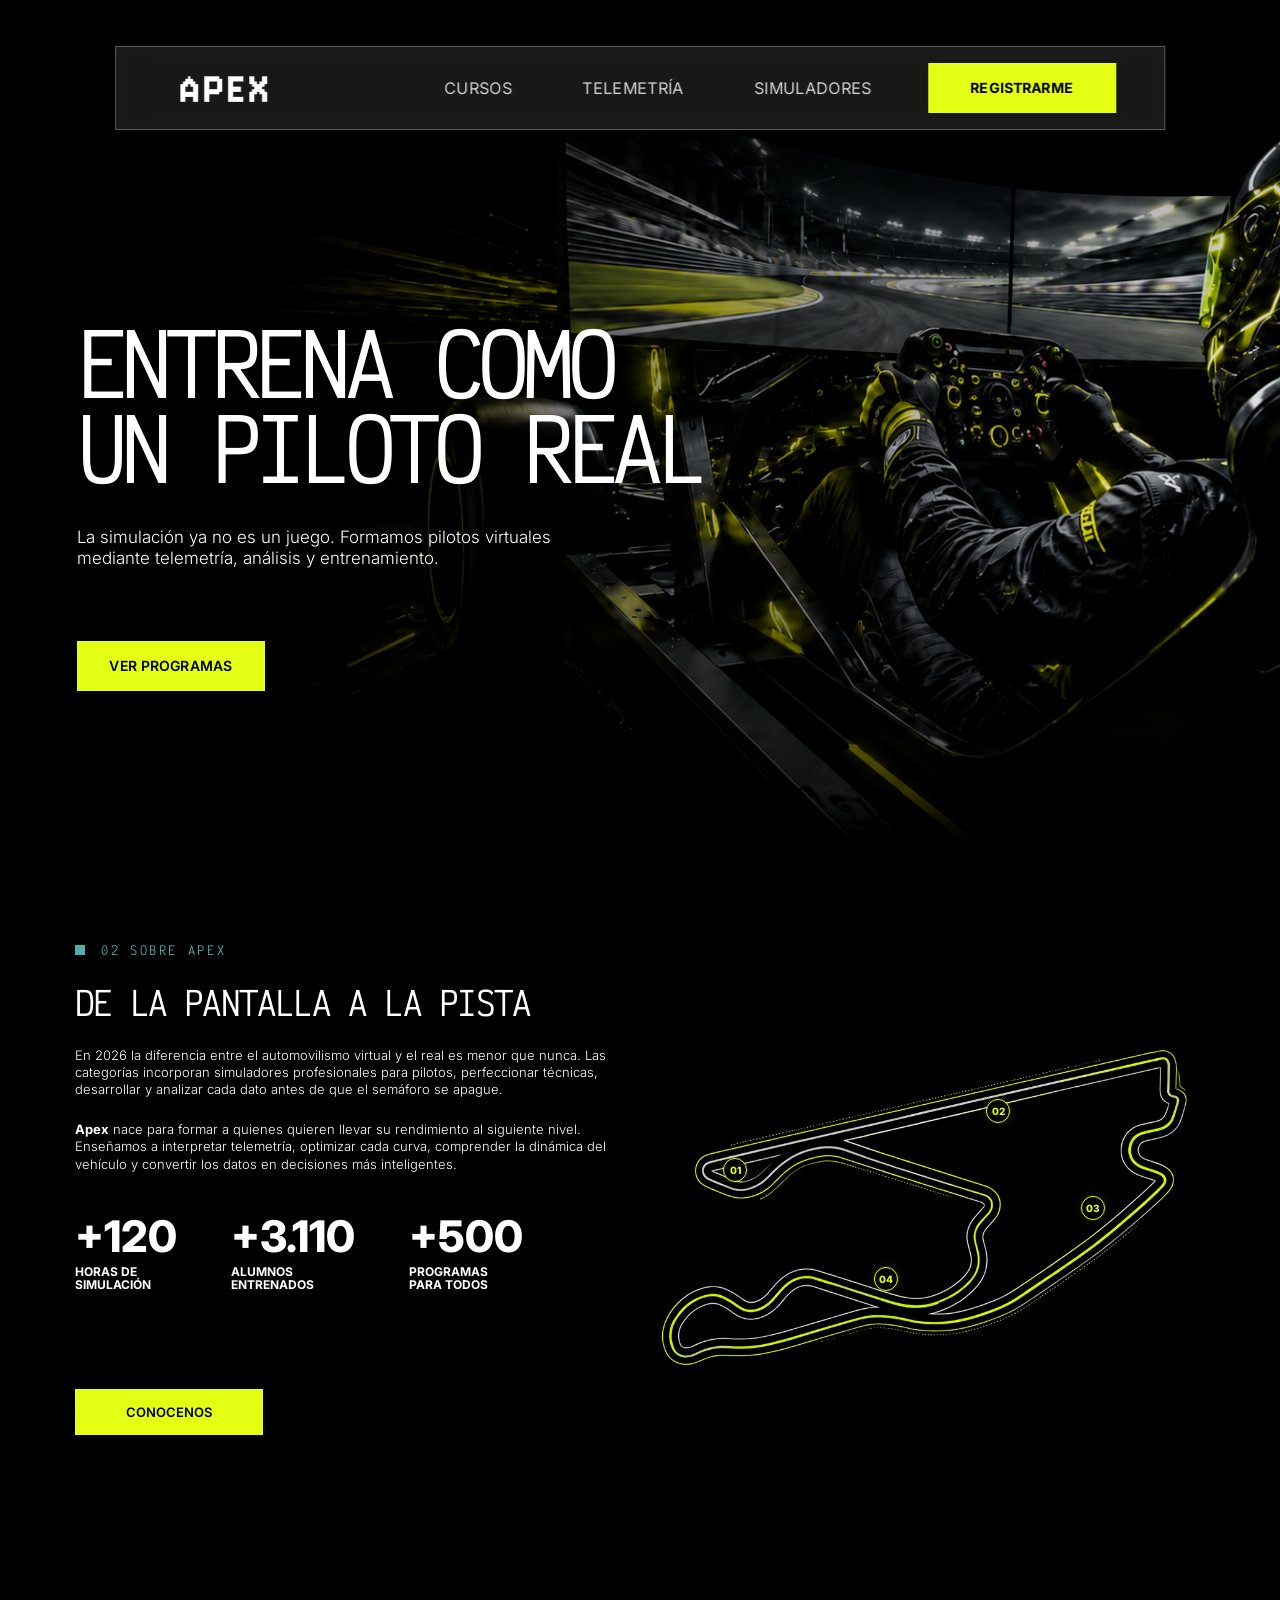
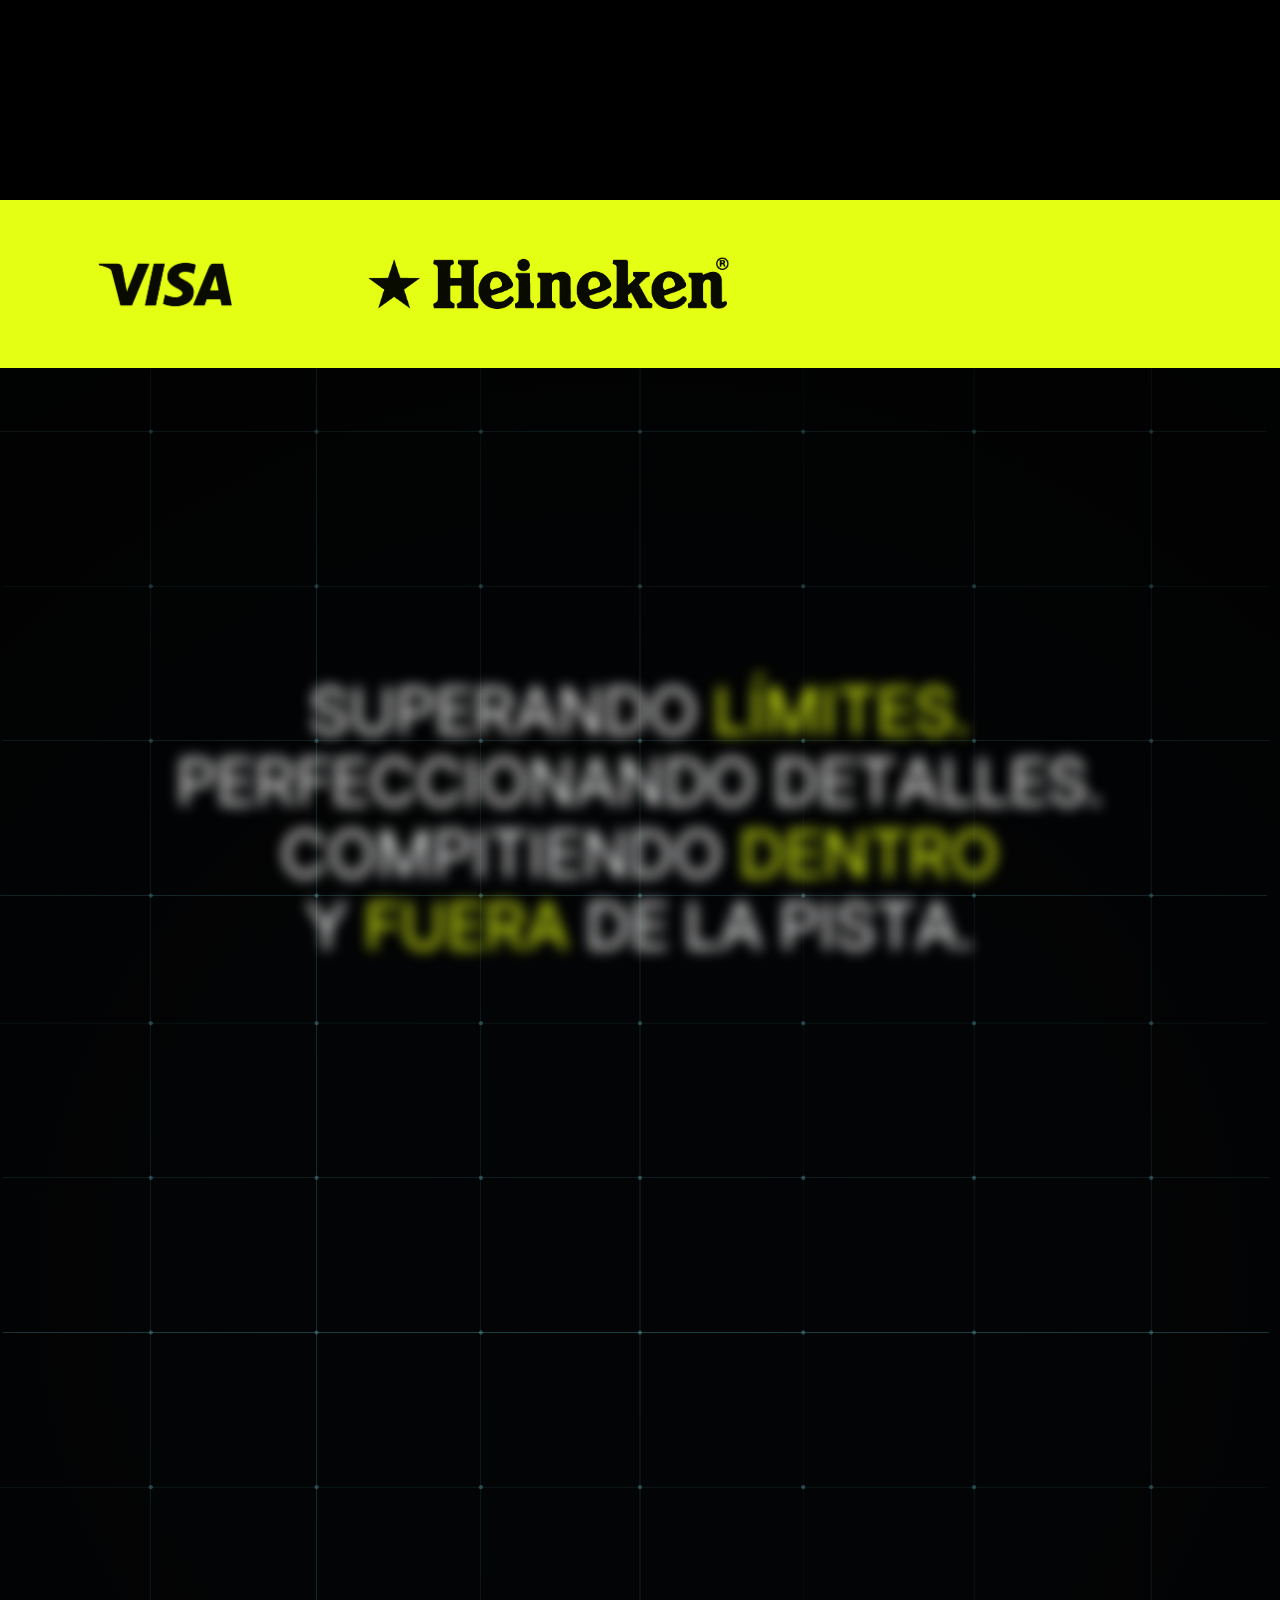
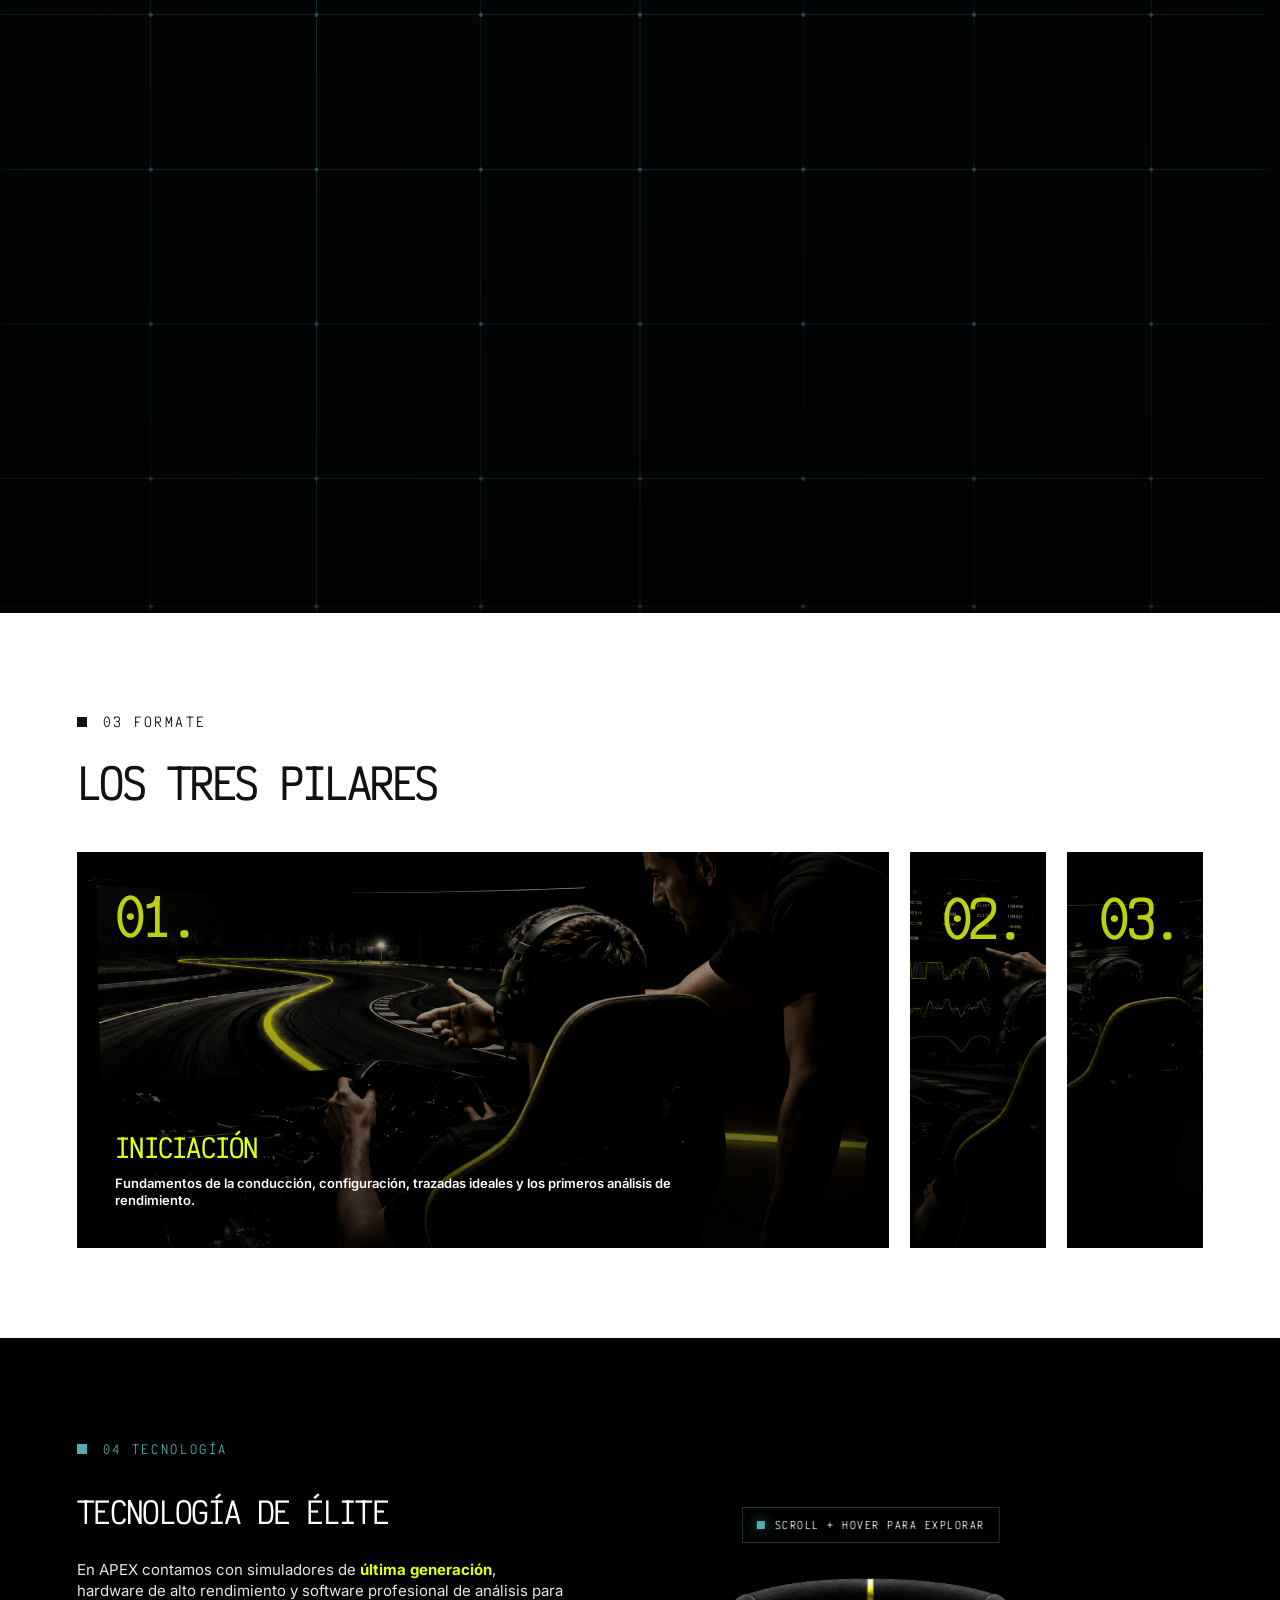
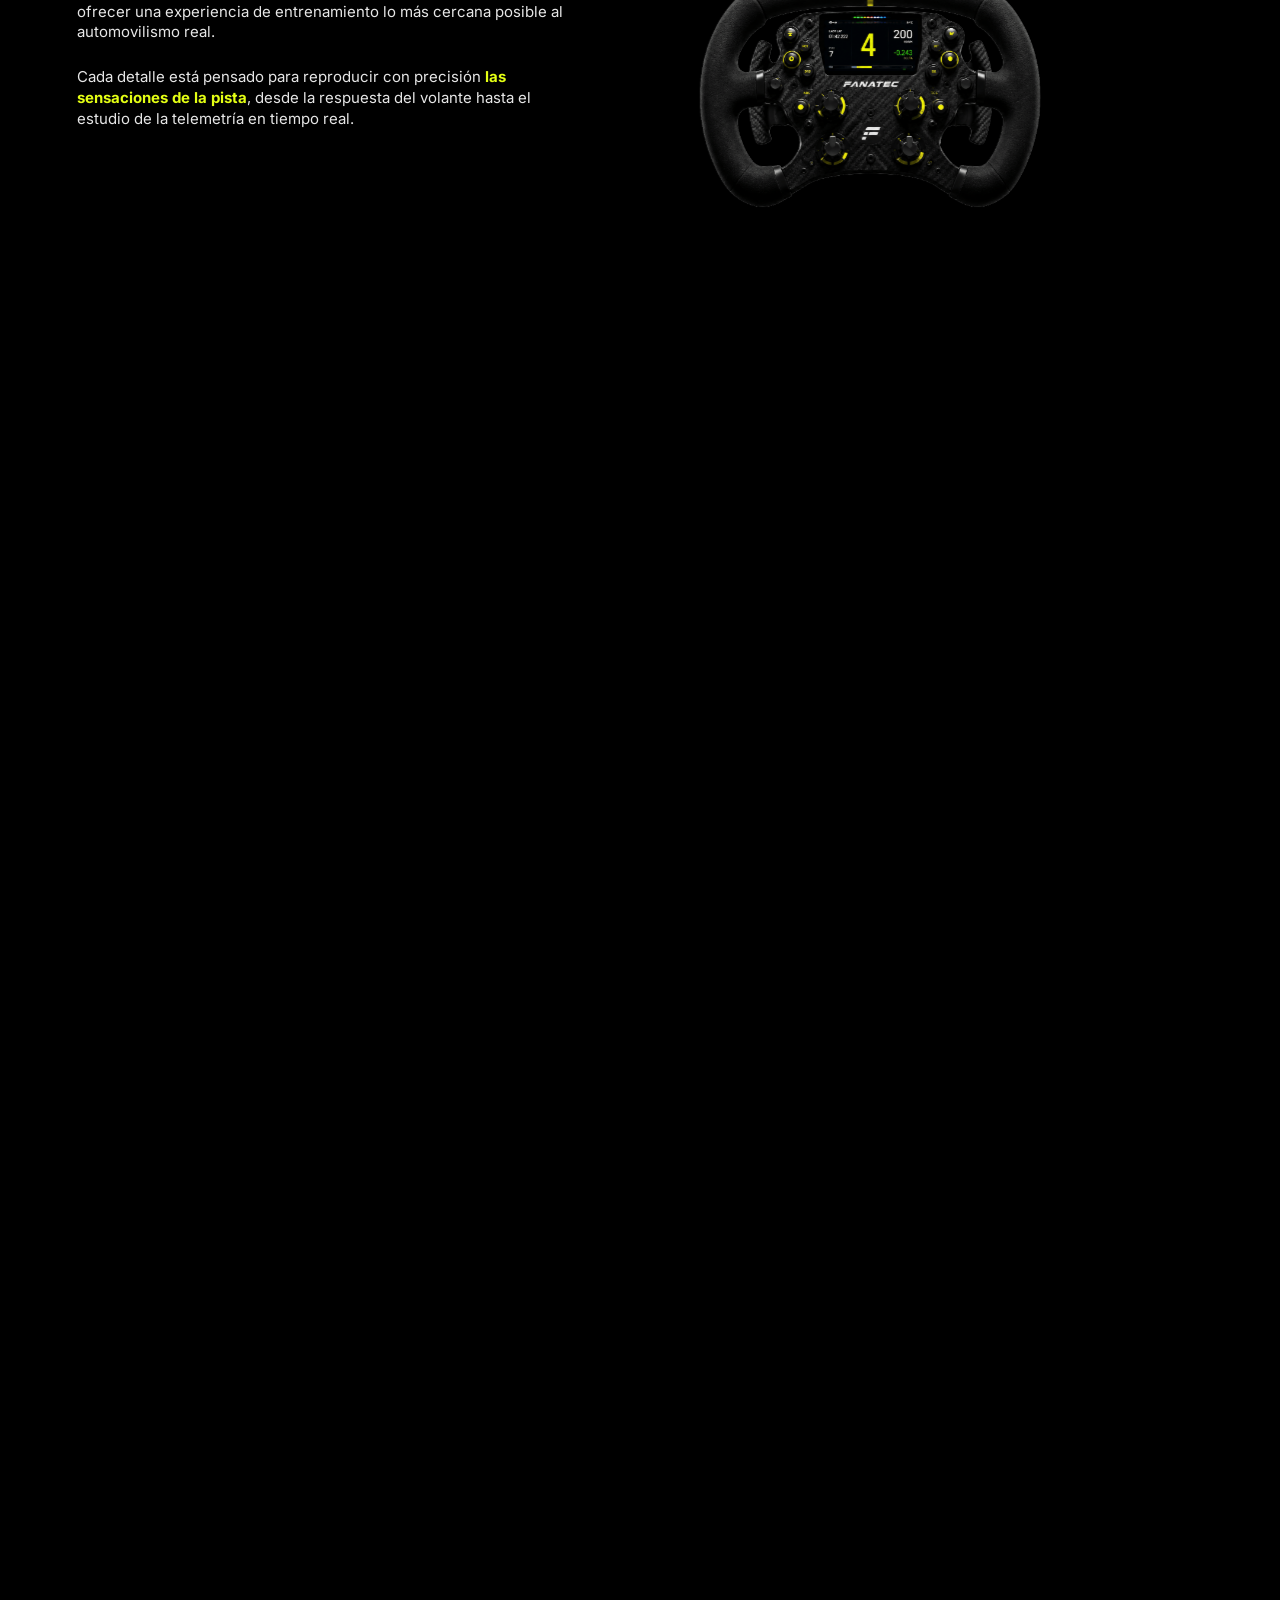
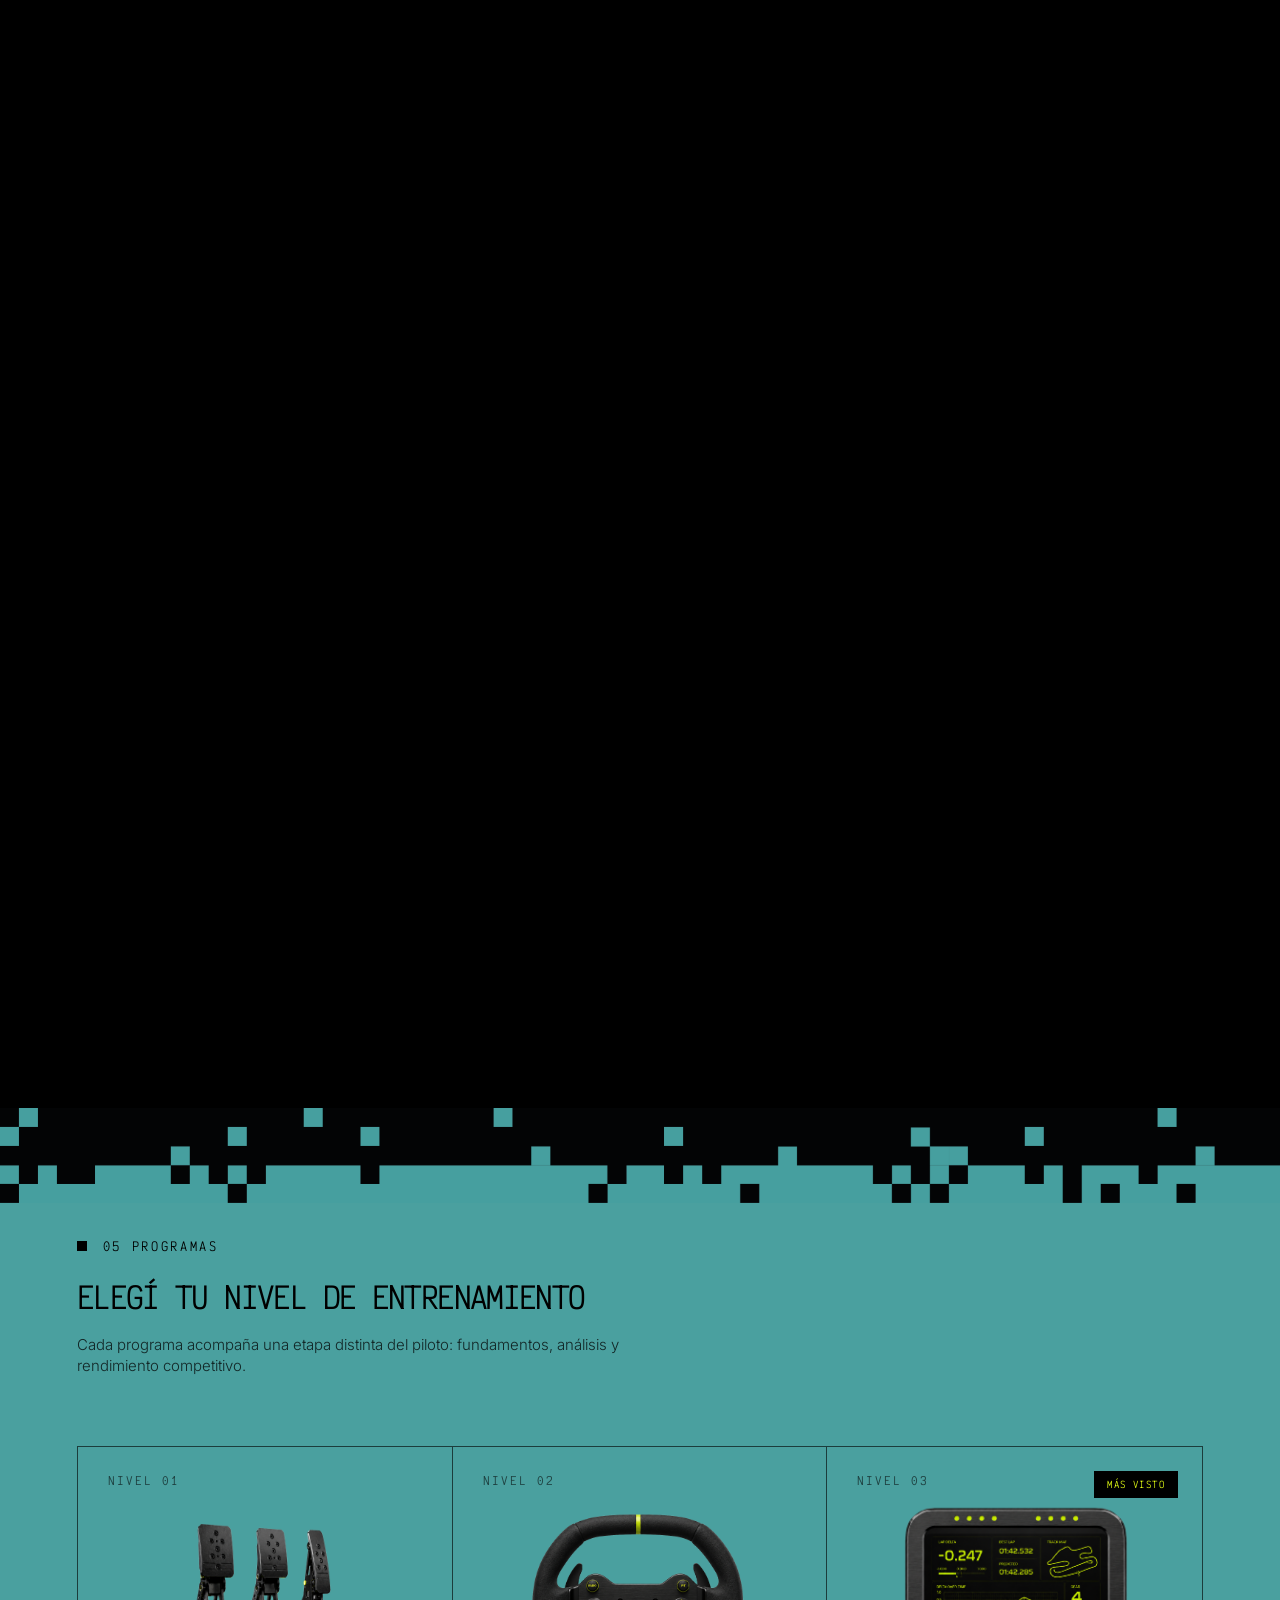
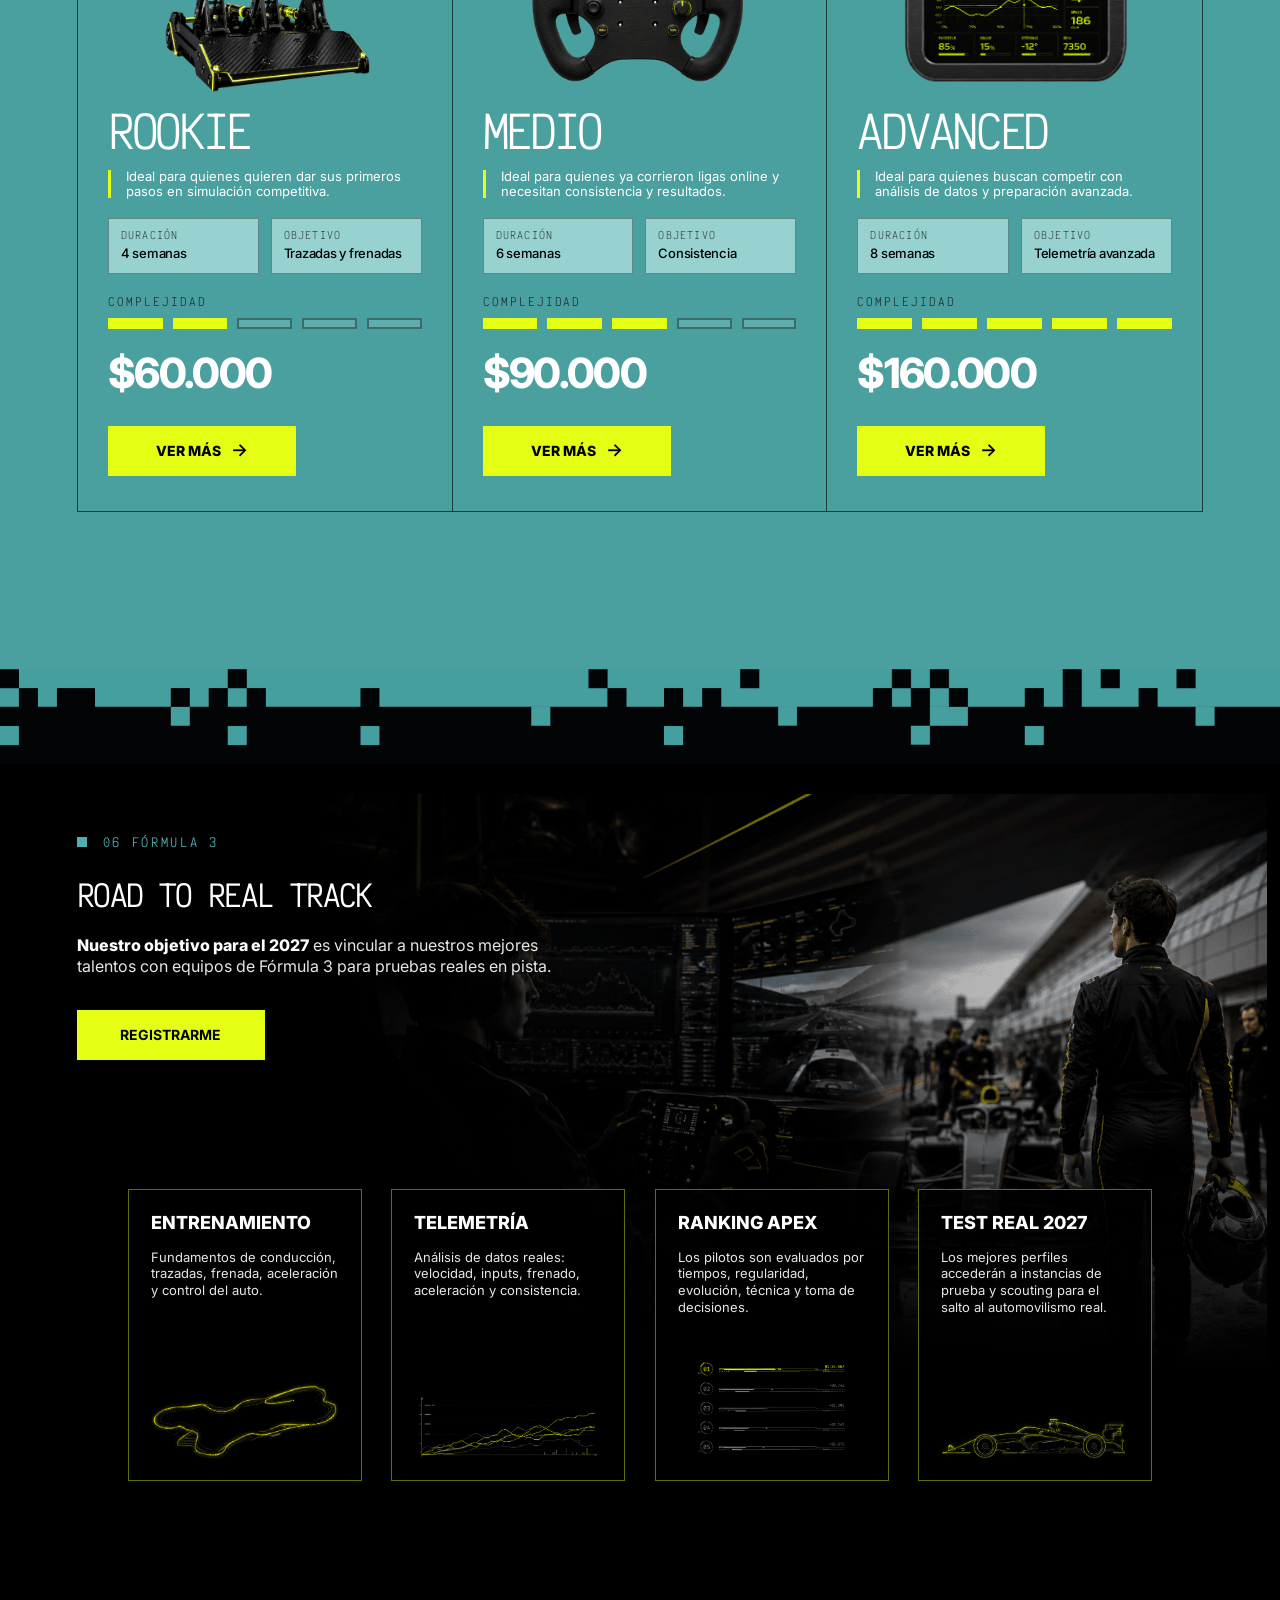
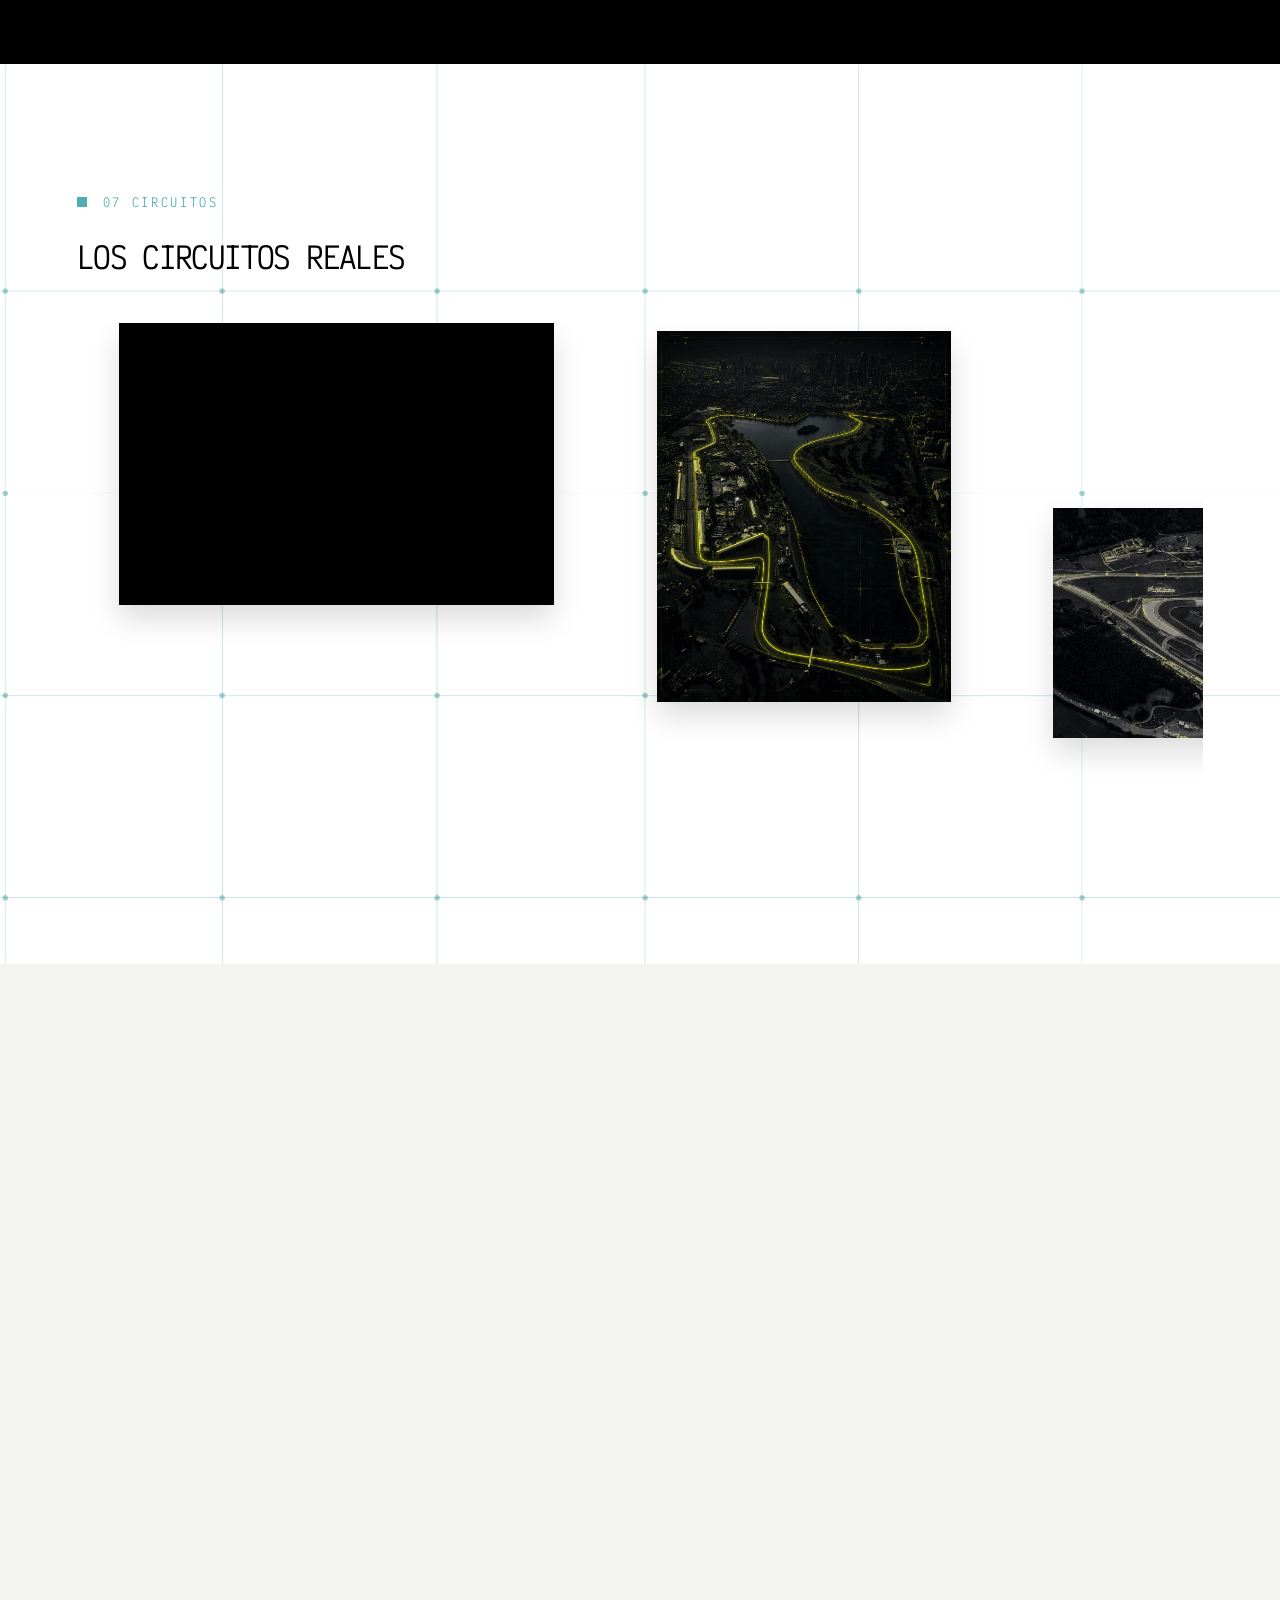
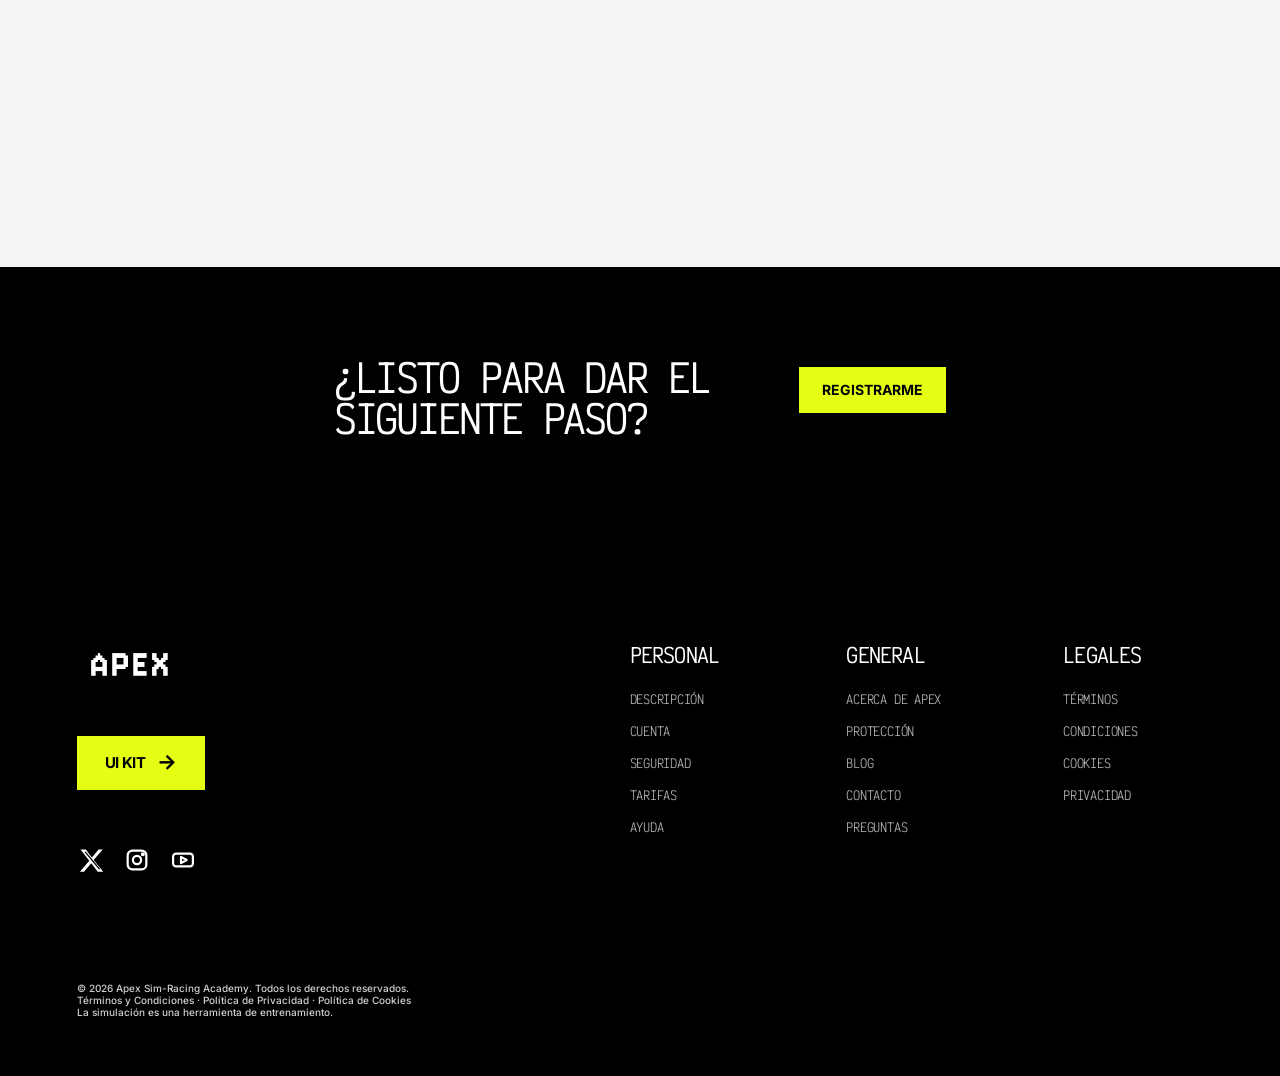
==== index.html @ 9633d056 "Add files via upload" ====
<!DOCTYPE html>
<html lang="es">
<head>
  <meta charset="UTF-8">
  <meta name="viewport" content="width=device-width, initial-scale=1.0">
  <title>APEX | Sim Racing</title>
  <link rel="preconnect" href="https://fonts.googleapis.com">
  <link rel="preconnect" href="https://fonts.gstatic.com" crossorigin>
  <link href="https://fonts.googleapis.com/css2?family=Inter:wght@300;400;500;600;700;800;900&family=Victor+Mono:wght@300;400;500;600;700&display=swap" rel="stylesheet">
  <link rel="preload" as="image" href="./img/hero-home.png" media="(min-width: 701px)" fetchpriority="high">
  <link rel="preload" as="image" href="./img/hero-home-mobile.png" media="(max-width: 700px)" fetchpriority="high">
  <link rel="stylesheet" href="./style.css">
</head>

<body id="top">
  
  <!-- PANTALLA DE CARGA -->
<div class="page-loader" id="pageLoader">
  <div class="page-loader-content">
    <img src="./img/marca-apex.png" alt="APEX" decoding="async" loading="eager" fetchpriority="high">
  </div>
</div>
  
  <!-- CURSOR GLOW -->
<div class="cursor-glow"></div>

<!-- NAVBAR -->
<header class="navbar">
  <a href="#top" class="brand" aria-label="Ir al inicio">
    <img src="./img/marca-apex.png" alt="APEX" decoding="async" loading="eager" fetchpriority="high">
  </a>

  <nav class="nav-links" id="primaryNavigation">
    <a href="#cursos">Cursos</a>
    <a href="#telemetria">Telemetría</a>
    <a href="#simuladores">Simuladores</a>
  </nav>

  <a href="#registro" class="btn btn-nav">Registrarme</a>

  <button class="menu-toggle" type="button" aria-label="Abrir menú" aria-controls="primaryNavigation" aria-expanded="false">
    <span></span>
    <span></span>
    <span></span>
  </button>
</header>

<!-- HERO -->
<section class="hero-section" id="top">
  <div class="hero-overlay"></div>

  <div class="hero-content reveal">
    <h1>
      Entrena como<br>
      un piloto real
    </h1>

    <p>
      La simulación ya no es un juego. Formamos pilotos virtuales
      mediante telemetría, análisis y entrenamiento.
    </p>

    <a href="#cursos" class="btn btn-hero">Ver programas</a>
  </div>
</section>

<section class="about-apex reveal" id="sobre-apex">
  <div class="about-apex__inner">

    <!-- IZQUIERDA -->
    <div class="about-apex__content">
      <div class="section-kicker about-apex__kicker">
        <span class="section-kicker__square"></span>
        <span class="section-kicker__text">02 SOBRE APEX</span>
      </div>

      <h2 class="about-apex__title">DE LA PANTALLA A LA PISTA</h2>

      <p class="about-apex__lead">
        En 2026 la diferencia entre el automovilismo virtual y el real es menor que nunca.
        Las categorías incorporan simuladores profesionales para pilotos, perfeccionar técnicas,
        desarrollar y analizar cada dato antes de que el semáforo se apague.
      </p>

      <p class="about-apex__text">
        <strong>Apex</strong> nace para formar a quienes quieren llevar su rendimiento al siguiente nivel.
        Enseñamos a interpretar telemetría, optimizar cada curva, comprender la dinámica del vehículo
        y convertir los datos en decisiones más inteligentes.
      </p>

      <div class="about-apex__stats">
        <div class="about-apex__stat">
          <strong>+<span class="count-up" data-target="120">0</span></strong>
          <span class="about-apex__stat-label">HORAS DE<br>SIMULACIÓN</span>
        </div>

        <div class="about-apex__stat">
          <strong>+<span class="count-up" data-target="3110">0</span></strong>
          <span class="about-apex__stat-label">ALUMNOS<br>ENTRENADOS</span>
        </div>

        <div class="about-apex__stat">
          <strong>+<span class="count-up" data-target="500">0</span></strong>
          <span class="about-apex__stat-label">PROGRAMAS<br>PARA TODOS</span>
        </div>
      </div>

      <a href="#cursos" class="about-apex__button">CONOCENOS</a>
    </div>

    <!-- DERECHA -->
    <div class="about-apex__visual">
      <div class="track-map" id="trackMap">
        <img
          src="./img/circuito-sobre-apex.png"
          alt="Circuito Apex"
          class="track-map__image" decoding="async" loading="lazy">

        <!-- PUNTOS -->
        <button
          class="track-point"
          type="button"
          data-title="TELEMETRÍA"
          data-text="Lectura de telemetría para detectar errores de frenada, aceleración y trazada."
          data-popup-x="4"
          data-popup-y="51"
          style="left: 14%; top: 47%;"
        >
          01
        </button>

        <button
          class="track-point"
          type="button"
          data-title="TRAZADAS"
          data-text="Análisis de referencias visuales para mejorar la entrada, el vértice y la salida."
          data-popup-x="47"
          data-popup-y="13"
          style="left: 63%; top: 31%;"
        >
          02
        </button>

        <button
          class="track-point"
          type="button"
          data-title="COMPARATIVAS"
          data-text="Comparación de vueltas para entender dónde se gana o se pierde tiempo."
          data-popup-x="74"
          data-popup-y="61"
          style="left: 80%; top: 57%;"
        >
          03
        </button>

        <button
          class="track-point"
          type="button"
          data-title="DECISIONES"
          data-text="Interpretación de datos para convertir la información en decisiones más inteligentes."
          data-popup-x="22"
          data-popup-y="77"
          style="left: 44%; top: 76%;"
        >
          04
        </button>

        <!-- POPUP -->
        <div class="track-popup" id="trackPopup">
          <h4 id="trackPopupTitle">TELEMETRÍA</h4>
          <p id="trackPopupText">
            Lectura de telemetría para detectar errores de frenada, aceleración y trazada.
          </p>
        </div>
      </div>
    </div>

    <a href="#cursos" class="about-apex__button about-apex__button-mobile">CONOCENOS</a>

  </div>
</section>
<section class="sponsors-section" id="sponsors">
  <div class="sponsors-track">

    <div class="sponsors-group">
      <img src="./img/visa.png" alt="Visa" class="sponsor-logo sponsor-visa" decoding="async" loading="lazy">
      <img src="./img/heineken.png" alt="Heineken" class="sponsor-logo sponsor-heineken" decoding="async" loading="lazy">
      <img src="./img/santander.png" alt="Santander" class="sponsor-logo sponsor-santander" decoding="async" loading="lazy">
      <img src="./img/gatorade.png" alt="Gatorade" class="sponsor-logo sponsor-gatorade" decoding="async" loading="lazy">
    </div>

    <!-- duplicado para que el loop sea infinito y fluido -->
    <div class="sponsors-group" aria-hidden="true">
      <img src="./img/visa.png" alt="" class="sponsor-logo sponsor-visa" decoding="async" loading="lazy">
      <img src="./img/heineken.png" alt="" class="sponsor-logo sponsor-heineken" decoding="async" loading="lazy">
      <img src="./img/santander.png" alt="" class="sponsor-logo sponsor-santander" decoding="async" loading="lazy">
      <img src="./img/gatorade.png" alt="" class="sponsor-logo sponsor-gatorade" decoding="async" loading="lazy">
    </div>

  </div>
</section>

<section class="statement-section" id="statement">
  <div class="statement-bg"></div>

  <div class="statement-sticky">
    <h2 class="statement-title" aria-label="Superando límites. Perfeccionando detalles. Compitiendo dentro y fuera de la pista.">
      <span class="statement-line">
        <span data-split>Superando </span><span class="accent" data-split>límites.</span>
      </span>

      <span class="statement-line">
        <span data-split>Perfeccionando detalles.</span>
      </span>

      <span class="statement-line">
        <span data-split>Compitiendo </span><span class="accent" data-split>dentro</span>
      </span>

      <span class="statement-line">
        <span data-split>y </span><span class="accent" data-split>fuera</span><span data-split> de la pista.</span>
      </span>
    </h2>
  </div>
</section>

<span id="telemetria" class="scroll-anchor" aria-hidden="true"></span>
<section class="pillars-section" id="pilares">

  <div class="pillars-header reveal">
    <div class="section-tag pillars-tag">
      <span></span>
      <p>03 Formate</p>
    </div>

    <h2>Los tres pilares</h2>
  </div>

  <div class="pillars-accordion">

    <article class="pillar-card is-active reveal" tabindex="0">
      <img src="./img/pilar-iniciacion.png" alt="Iniciación" decoding="async" loading="lazy">

      <div class="pillar-content">
        <span class="pillar-number">01.</span>

        <div class="pillar-text">
          <h3>Iniciación</h3>
          <p>
            Fundamentos de la conducción, configuración, trazadas ideales
            y los primeros análisis de rendimiento.
          </p>
        </div>
      </div>
    </article>

    <article class="pillar-card reveal" tabindex="0">
      <img src="./img/pilar-telemetria.png" alt="Telemetría" decoding="async" loading="lazy">

      <div class="pillar-content">
        <span class="pillar-number">02.</span>

        <div class="pillar-text">
          <h3>Telemetría</h3>
          <p>
            Interpretación de datos, comparación de vueltas, frenadas,
            aceleración y optimización del tiempo por sector.
          </p>
        </div>
      </div>
    </article>

    <article class="pillar-card reveal" tabindex="0">
      <img src="./img/pilar-competicion.png" alt="Competición" decoding="async" loading="lazy">

      <div class="pillar-content">
        <span class="pillar-number">03.</span>

        <div class="pillar-text">
          <h3>Competición</h3>
          <p>
            Práctica avanzada, estrategia de carrera, presión competitiva
            y preparación para correr en simuladores profesionales.
          </p>
        </div>
      </div>
    </article>

  </div>
</section>


<section class="tech2-section" id="simuladores">
  <div class="tech2-scene hotspots-ready">

    <!-- TEXTO INSTITUCIONAL -->
    <div class="tech2-copy">
      <div class="section-tag tech2-tag">
        <span></span>
        <p>04 Tecnología</p>
      </div>

      <h2>Tecnología de élite</h2>

      <p>
        En APEX contamos con simuladores de <strong>última generación</strong>,
        hardware de alto rendimiento y software profesional de análisis para
        ofrecer una experiencia de entrenamiento lo más cercana posible al
        automovilismo real.
      </p>

      <p>
        Cada detalle está pensado para reproducir con precisión
        <strong>las sensaciones de la pista</strong>, desde la respuesta del volante
        hasta el estudio de la telemetría en tiempo real.
      </p>
    </div>

    <!-- VOLANTE -->
    <div class="tech2-wheel-wrap" id="techWheelWrap">

      <div class="tech2-hint" id="tech2Hint">
        <span class="tech2-hint-dot"></span>
        <span class="tech2-hint-desktop">Scroll + hover para explorar</span>
        <span class="tech2-hint-mobile">Tocá una zona del volante</span>
      </div>

      <div class="tech2-wheel">
        <img class="tech2-wheel-base" src="./img/volante-base.png" alt="Volante de sim racing" decoding="async" loading="lazy">

        <!-- ILUMINACIÓN POR ZONAS -->
        <div class="tech2-wheel-glow part-screen" aria-hidden="true"></div>
        <div class="tech2-wheel-glow part-bottom" aria-hidden="true"></div>
        <div class="tech2-wheel-glow part-left" aria-hidden="true"></div>
        <div class="tech2-wheel-glow part-right" aria-hidden="true"></div>

        <!-- ZONAS INTERACTIVAS -->
        <button class="tech2-hotspot hotspot-screen" data-zone="screen" aria-label="Pantalla del volante"></button>
        <button class="tech2-hotspot hotspot-bottom" data-zone="bottom" aria-label="Controles inferiores"></button>
        <button class="tech2-hotspot hotspot-left" data-zone="left" aria-label="Controles del sector izquierdo"></button>
        <button class="tech2-hotspot hotspot-right" data-zone="right" aria-label="Controles del sector derecho"></button>
      </div>
    </div>

    <!-- PANEL DE INFO -->
    <aside class="tech2-panel" id="tech2Panel">
      <span id="tech2Eyebrow">Interacción guiada</span>

      <h3 id="tech2Title">Explorá el volante</h3>

      <p id="tech2Text">
        Hacé scroll y pasá el cursor sobre cada zona del volante.
      </p>

      <div class="tech2-data" id="tech2Data">
        <small>Display</small>
        <small>Inputs</small>
        <small>Precisión</small>
      </div>
    </aside>

  </div>
</section>

<section class="courses-section courses-section-tech" id="cursos">

  <div class="courses-pixels courses-pixels-top" aria-hidden="true"></div>

  <div class="courses-inner">

    <div class="courses-header">
      <div class="section-tag courses-tag">
        <span></span>
        <p>05 Programas</p>
      </div>

      <h2>Elegí tu nivel de entrenamiento</h2>

      <p class="courses-header-copy">
        Cada programa acompaña una etapa distinta del piloto: fundamentos,
        análisis y rendimiento competitivo.
      </p>
    </div>

    <div class="courses-grid courses-tech-grid">

      <!-- ROOKIE -->
      <article class="course-card course-tech-card" data-level="01">
        <span class="course-level course-level-top">Nivel 01</span>

        <div class="course-image course-image-rookie">
          <img src="./img/curso-rookie.png" alt="Curso Rookie" decoding="async" loading="lazy">
        </div>

        <div class="course-content course-tech-content">
          <h3>Rookie</h3>

          <p class="course-ideal">
            Ideal para quienes quieren dar sus primeros pasos en simulación competitiva.
          </p>

          <div class="course-meta-grid">
            <div class="course-meta-box">
              <span>Duración</span>
              <strong>4 semanas</strong>
            </div>

            <div class="course-meta-box">
              <span>Objetivo</span>
              <strong>Trazadas y frenadas</strong>
            </div>
          </div>

          <div class="course-complexity" aria-label="Complejidad 2 de 5">
            <span>Complejidad</span>
            <div class="complexity-bars">
              <i class="is-filled"></i>
              <i class="is-filled"></i>
              <i></i>
              <i></i>
              <i></i>
            </div>
          </div>

          <strong class="course-price">$60.000</strong>

          <a href="#registro" class="course-btn">
            Ver más <span>→</span>
          </a>
        </div>
      </article>

      <!-- MEDIO -->
      <article class="course-card course-tech-card" data-level="02">
        <span class="course-level course-level-top">Nivel 02</span>

        <div class="course-image course-image-medio">
          <img src="./img/curso-medio.png" alt="Curso Medio" decoding="async" loading="lazy">
        </div>

        <div class="course-content course-tech-content">
          <h3>Medio</h3>

          <p class="course-ideal">
            Ideal para quienes ya corrieron ligas online y necesitan consistencia y resultados.
          </p>

          <div class="course-meta-grid">
            <div class="course-meta-box">
              <span>Duración</span>
              <strong>6 semanas</strong>
            </div>

            <div class="course-meta-box">
              <span>Objetivo</span>
              <strong>Consistencia</strong>
            </div>
          </div>

          <div class="course-complexity" aria-label="Complejidad 3 de 5">
            <span>Complejidad</span>
            <div class="complexity-bars">
              <i class="is-filled"></i>
              <i class="is-filled"></i>
              <i class="is-filled"></i>
              <i></i>
              <i></i>
            </div>
          </div>

          <strong class="course-price">$90.000</strong>

          <a href="#registro" class="course-btn">
            Ver más <span>→</span>
          </a>
        </div>
      </article>

      <!-- ADVANCED -->
      <article class="course-card course-tech-card course-card-featured" data-level="03">
        <span class="course-badge">Más visto</span>
        <span class="course-level course-level-top">Nivel 03</span>

        <div class="course-image course-image-advanced">
          <img src="./img/curso-advanced.png" alt="Curso Advanced" decoding="async" loading="lazy">
        </div>

        <div class="course-content course-tech-content">
          <h3>Advanced</h3>

          <p class="course-ideal">
            Ideal para quienes buscan competir con análisis de datos y preparación avanzada.
          </p>

          <div class="course-meta-grid">
            <div class="course-meta-box">
              <span>Duración</span>
              <strong>8 semanas</strong>
            </div>

            <div class="course-meta-box">
              <span>Objetivo</span>
              <strong>Telemetría avanzada</strong>
            </div>
          </div>

          <div class="course-complexity" aria-label="Complejidad 5 de 5">
            <span>Complejidad</span>
            <div class="complexity-bars">
              <i class="is-filled"></i>
              <i class="is-filled"></i>
              <i class="is-filled"></i>
              <i class="is-filled"></i>
              <i class="is-filled"></i>
            </div>
          </div>

          <strong class="course-price">$160.000</strong>

          <a href="advanced.html" class="course-btn">
            Ver más <span>→</span>
          </a>
        </div>
      </article>

    </div>

  </div>

  <div class="courses-pixels courses-pixels-bottom" aria-hidden="true"></div>

</section>


<section class="f3-section" id="formula3">
  <div class="f3-inner">

    <div class="f3-top">

      <div class="f3-copy">
        <div class="section-tag f3-tag">
          <span></span>
          <p>06 Fórmula 3</p>
        </div>

        <h2>Road to real track</h2>

        <p>
          <strong>Nuestro objetivo para el 2027</strong> es vincular a nuestros
          mejores talentos con equipos de Fórmula 3 para pruebas reales en pista.
        </p>

        <a href="#registro" class="f3-btn">Registrarme</a>
      </div>

      <div class="f3-hero">
        <img src="./img/road-main.png" alt="Sim racing conectado con Fórmula 3" decoding="async" loading="lazy">
      </div>

    </div>

    <div class="f3-cards-track" data-drag-scroll>

      <article class="f3-card">
        <div class="f3-card-content">
          <h3>Entrenamiento</h3>
          <p>
            Fundamentos de conducción, trazadas, frenada, aceleración y control del auto.
          </p>
        </div>

        <div class="f3-card-media">
          <img src="./img/road-entrenamiento.png" alt="Circuito de entrenamiento" decoding="async" loading="lazy">
        </div>
      </article>

      <article class="f3-card">
        <div class="f3-card-content">
          <h3>Telemetría</h3>
          <p>
            Análisis de datos reales: velocidad, inputs, frenado, aceleración y consistencia.
          </p>
        </div>

        <div class="f3-card-media">
          <img src="./img/road-telemetria.png" alt="Gráfico de telemetría" decoding="async" loading="lazy">
        </div>
      </article>

      <article class="f3-card">
        <div class="f3-card-content">
          <h3>Ranking Apex</h3>
          <p>
            Los pilotos son evaluados por tiempos, regularidad, evolución, técnica y toma de decisiones.
          </p>
        </div>

        <div class="f3-card-media">
          <img src="./img/road-ranking.png" alt="Ranking Apex" decoding="async" loading="lazy">
        </div>
      </article>

      <article class="f3-card">
        <div class="f3-card-content">
          <h3>Test real 2027</h3>
          <p>
            Los mejores perfiles accederán a instancias de prueba y scouting para el salto al automovilismo real.
          </p>
        </div>

        <div class="f3-card-media">
          <img src="./img/road-test.png" alt="Auto de Fórmula 3" decoding="async" loading="lazy">
        </div>
      </article>

    </div>

  </div>
</section>

<section class="circuits-section" id="circuitos">
  <div class="circuits-sticky">

    <div class="circuits-header">
      <div class="section-tag circuits-tag">
        <span></span>
        <p>07 Circuitos</p>
      </div>

      <h2>Los circuitos reales</h2>
    </div>

    <div class="circuits-viewport">
      <div class="circuits-track" id="circuitsTrack">

        <article class="circuit-card circuit-card-wide">
          <img src="./img/shanghai.jpg" alt="Shanghai International Circuit" decoding="async" loading="lazy">
          <div class="circuit-info">
            <h3>Shanghai</h3>
            <p>China</p>
          </div>
        </article>

        <article class="circuit-card circuit-card-tall">
          <img src="./img/melbourne.jpg" alt="Albert Park Circuit" decoding="async" loading="lazy">
          <div class="circuit-info">
            <h3>Albert Park</h3>
            <p>Australia</p>
          </div>
        </article>

        <article class="circuit-card circuit-card-small">
          <img src="./img/silverstone.jpg" alt="Silverstone Circuit" decoding="async" loading="lazy">
          <div class="circuit-info">
            <h3>Silverstone</h3>
            <p>Reino Unido</p>
          </div>
        </article>

        <article class="circuit-card circuit-card-wide circuit-card-low">
          <img src="./img/montecarlo.jpg" alt="Circuit de Monaco" decoding="async" loading="lazy">
          <div class="circuit-info">
            <h3>Monaco</h3>
            <p>Mónaco</p>
          </div>
        </article>

        <article class="circuit-card circuit-card-tall">
          <img src="./img/baku.jpg" alt="Baku City Circuit" decoding="async" loading="lazy">
          <div class="circuit-info">
            <h3>Baku</h3>
            <p>Azerbaiyán</p>
          </div>
        </article>

        <article class="circuit-card circuit-card-small">
          <img src="./img/spielberg.jpg" alt="Red Bull Ring" decoding="async" loading="lazy">
          <div class="circuit-info">
            <h3>Red Bull Ring</h3>
            <p>Austria</p>
          </div>
        </article>

        <article class="circuit-card circuit-card-wide">
          <img src="./img/suzuka.jpg" alt="Suzuka Circuit" decoding="async" loading="lazy">
          <div class="circuit-info">
            <h3>Suzuka</h3>
            <p>Japón</p>
          </div>
        </article>

      </div>
    </div>

  </div>
</section>

<!-- CTA FINAL + FOOTER -->
<section class="final-cta" id="registro">

  <div class="final-cta-inner reveal">
    <h2>¿Listo para dar el<br>siguiente paso?</h2>

    <a href="#top" class="final-cta-btn">
      Registrarme
    </a>
  </div>

</section>

<footer class="site-footer">

  <div class="footer-inner">

    <div class="footer-brand">
      <a href="#top" class="footer-logo" aria-label="APEX inicio">
        <img src="./img/marca-apex.png" alt="APEX" decoding="async" loading="lazy">
      </a>

      <a href="./ui-kit.html" class="footer-ui-btn" aria-label="Abrir biblioteca UI Kit">
        <span>UI KIT</span>
        <span aria-hidden="true">→</span>
      </a>

      <div class="footer-social">
        <a href="#" aria-label="X">
          <svg viewBox="0 0 24 24" aria-hidden="true">
            <path d="M3 3h4.6l5.1 6.8L18.5 3H22l-7.7 9 8.2 10h-4.7l-5.6-7.3L6 22H2.5l8-9.4L3 3Zm3.2 2 12.5 15h1.4L7.6 5H6.2Z"/>
          </svg>
        </a>

        <a href="#" aria-label="Instagram">
          <svg viewBox="0 0 24 24" aria-hidden="true">
            <rect x="4" y="4" width="16" height="16" rx="4"></rect>
            <circle cx="12" cy="12" r="3.5"></circle>
            <circle cx="17" cy="7" r="0.8"></circle>
          </svg>
        </a>

        <a href="#" aria-label="YouTube">
          <svg viewBox="0 0 24 24" aria-hidden="true">
            <rect x="3.5" y="6.5" width="17" height="11" rx="2.6"></rect>
            <path d="M10.3 9.3L15.2 12L10.3 14.7Z"></path>
          </svg>
        </a>
      </div>

      <p class="footer-legal-small">
        © 2026 Apex Sim-Racing Academy. Todos los derechos reservados.<br>
        Términos y Condiciones · Política de Privacidad · Política de Cookies<br>
        La simulación es una herramienta de entrenamiento.
      </p>
    </div>

    <nav class="footer-nav" aria-label="Footer navigation">

      <div class="footer-col">
        <h3><button class="footer-accordion-trigger" type="button" aria-expanded="false">Personal</button></h3>
        <a href="#">Descripción</a>
        <a href="#">Cuenta</a>
        <a href="#">Seguridad</a>
        <a href="#">Tarifas</a>
        <a href="#">Ayuda</a>
      </div>

      <div class="footer-col">
        <h3><button class="footer-accordion-trigger" type="button" aria-expanded="false">General</button></h3>
        <a href="#sobre-apex">Acerca de Apex</a>
        <a href="#">Protección</a>
        <a href="#">Blog</a>
        <a href="#registro">Contacto</a>
        <a href="#">Preguntas</a>
      </div>

      <div class="footer-col">
        <h3><button class="footer-accordion-trigger" type="button" aria-expanded="false">Legales</button></h3>
        <a href="#">Términos</a>
        <a href="#">Condiciones</a>
        <a href="#">Cookies</a>
        <a href="#">Privacidad</a>
      </div>

    </nav>

  </div>

</footer>

<script src="./script.js" defer></script>
</body>
</html>
---- style.css ----
:root {--black:#000000;--dark:#1b1b1b;--white:#ffffff;--neon:#e4ff14;--cyan:#50aeb0;--font-title:'Victor Mono',monospace;--font-text:'Inter',sans-serif;--side-padding:clamp(24px,6vw,96px)} * {margin:0;padding:0;box-sizing:border-box} html {scroll-behavior:smooth} body {background:var(--black);color:var(--white);font-family:var(--font-text);overflow-x:hidden;cursor:none} a {color:inherit;text-decoration:none}  .cursor-glow {position:fixed;left:0;top:0;width:34px;height:34px;border-radius:50%;pointer-events:none;z-index:999999;transform:translate(-50%,-50%);background:radial-gradient( circle,rgba(228,255,20,0.9) 0%,rgba(228,255,20,0.35) 36%,rgba(228,255,20,0) 72% );mix-blend-mode:screen;opacity:0;transition:opacity 0.2s ease,width 0.25s ease,height 0.25s ease} .cursor-glow.is-visible {opacity:1} .cursor-glow.is-hover {width:62px;height:62px}  .navbar {position:fixed;top:46px;left:50%;transform:translateX(-50%);width:min(82vw,1500px);height:84px;padding:0 48px;z-index:9999;display:flex;align-items:center;justify-content:space-between;background:rgba(28,28,27,0.88);border:1px solid rgba(255,255,255,0.28);backdrop-filter:blur(12px);-webkit-backdrop-filter:blur(12px);box-shadow:0 22px 70px rgba(0,0,0,0.55),0 0 0 1px rgba(228,255,20,0.04),inset 0 0 28px rgba(255,255,255,0.025);transition:top 0.3s ease,height 0.3s ease,background 0.3s ease,box-shadow 0.3s ease} .navbar.is-scrolled {top:22px;height:72px;background:rgba(20,20,19,0.94);box-shadow:0 18px 55px rgba(0,0,0,0.7),0 0 32px rgba(228,255,20,0.08)} .brand {display:flex;align-items:center} .brand img {width:130px;height:auto;display:block;filter:invert(1) brightness(3)} .nav-links {display:flex;align-items:center;gap:clamp(52px,5.5vw,96px);margin-left:auto;margin-right:56px} .nav-links a {position:relative;font-family:var(--font-text);font-size:16px;font-weight:400;text-transform:uppercase;letter-spacing:0.02em;color:rgba(255,255,255,0.82);transition:color 0.25s ease} .nav-links a::after {content:"";position:absolute;left:0;bottom:-9px;width:100%;height:1px;background:var(--neon);transform:scaleX(0);transform-origin:right;transition:transform 0.28s ease} .nav-links a:hover {color:var(--neon)} .nav-links a:hover::after {transform:scaleX(1);transform-origin:left}  .btn {position:relative;overflow:hidden;display:inline-flex;align-items:center;justify-content:center;background:var(--neon);color:var(--black);border:1px solid var(--neon);border-radius:0;font-family:var(--font-text);font-weight:700;text-transform:uppercase;letter-spacing:0.01em;cursor:none;transition:transform 0.28s ease,box-shadow 0.28s ease,background 0.28s ease,color 0.28s ease} .btn::before {content:"";position:absolute;inset:0;background:linear-gradient( 110deg,transparent 0%,transparent 35%,rgba(255,255,255,0.55) 48%,transparent 62%,transparent 100% );transform:translateX(-120%);transition:transform 0.65s ease} .btn:hover {transform:translateY(-4px);box-shadow:0 0 24px rgba(228,255,20,0.5),0 14px 34px rgba(0,0,0,0.45)} .btn:hover::before {transform:translateX(120%)} .btn:active {transform:translateY(-1px)} .btn-nav {min-width:168px;height:52px;padding:0 26px;font-size:15px} .btn-hero {min-width:210px;height:54px;padding:0 28px;margin-top:72px;font-size:15px}  .hero-section {position:relative;min-height:100vh;padding:0 var(--side-padding);overflow:hidden;display:flex;align-items:center;background-image:url("./img/hero-home.png");background-size:cover;background-position:center center;background-repeat:no-repeat} .hero-overlay {position:absolute;inset:0;z-index:1;background:linear-gradient( 90deg,rgba(0,0,0,0.88) 0%,rgba(0,0,0,0.74) 23%,rgba(0,0,0,0.38) 52%,rgba(0,0,0,0.05) 100% ),linear-gradient( 180deg,rgba(0,0,0,0.25) 0%,rgba(0,0,0,0) 58%,rgba(0,0,0,0.94) 100% )} .hero-content {position:relative;z-index:2;width:min(720px,100%);padding-top:110px} .hero-content h1 {font-family:var(--font-title);font-size:clamp(60px,7.4vw,85px);line-height:1;letter-spacing:-0.075em;text-transform:uppercase;font-weight:500;color:var(--white)} .hero-content p {max-width:520px;margin-top:38px;font-family:var(--font-text);font-size:clamp(17px,1.25vw,22px);line-height:1.22;color:rgba(255,255,255,0.86)}  .reveal {opacity:0;transform:translateY(42px);filter:blur(8px);transition:opacity 0.85s ease,transform 0.85s cubic-bezier(0.22,1,0.36,1),filter 0.85s ease} .reveal.is-visible {opacity:1;transform:translateY(0);filter:blur(0)}  @media (max-width:900px) {body {cursor:auto} .cursor-glow {display:none} .navbar {top:18px;width:calc(100% - 32px);height:auto;min-height:84px;padding:18px 20px;flex-wrap:wrap;gap:18px} .navbar.is-scrolled {top:12px;height:auto} .brand img {width:96px} .nav-links {order:3;width:100%;margin:0;gap:18px;justify-content:space-between} .nav-links a {font-size:12px} .btn-nav {min-width:142px;height:46px;font-size:13px} .hero-section {min-height:100svh;padding:0 22px;align-items:flex-end;background-position:72% center} .hero-overlay {background:linear-gradient( 90deg,rgba(0,0,0,0.86) 0%,rgba(0,0,0,0.55) 48%,rgba(0,0,0,0.12) 100% ),linear-gradient( 180deg,rgba(0,0,0,0.28) 0%,rgba(0,0,0,0.16) 42%,rgba(0,0,0,0.98) 100% )} .hero-content {padding-top:0;padding-bottom:74px} .hero-content h1 {font-size:clamp(38px,12vw,58px);line-height:0.96} .hero-content p {max-width:330px;margin-top:22px;font-size:15px} .btn-hero {min-width:178px;height:48px;margin-top:34px;font-size:13px}}  .menu-toggle {display:none}  @media (max-width:900px) {body {cursor:auto} .cursor-glow {display:none} .navbar {position:fixed;top:34px;left:50%;transform:translateX(-50%);width:calc(100% - 48px);height:90px;min-height:0;padding:0 40px;display:flex;align-items:center;justify-content:space-between;flex-wrap:nowrap;background:rgba(28,28,27,0.9);border:1px solid rgba(255,255,255,0.34);backdrop-filter:blur(10px);-webkit-backdrop-filter:blur(10px);box-shadow:0 18px 52px rgba(0,0,0,0.7),0 0 22px rgba(228,255,20,0.06);z-index:9999} .navbar.is-scrolled {top:20px;height:76px} .brand img {width:105px;height:auto;display:block} .nav-links,.btn-nav {display:none} .menu-toggle {width:48px;height:36px;padding:0;border:0;background:transparent;display:flex;flex-direction:column;align-items:stretch;justify-content:space-between;cursor:pointer} .menu-toggle span {width:100%;height:2px;background:rgba(255,255,255,0.82);display:block;transition:background 0.25s ease,transform 0.25s ease} .menu-toggle:hover span {background:var(--neon)} .hero-section {min-height:100svh;padding:0 54px 0;align-items:flex-end;background-size:cover;background-position:72% center;background-repeat:no-repeat} .hero-overlay {background:linear-gradient( 90deg,rgba(0,0,0,0.72) 0%,rgba(0,0,0,0.38) 48%,rgba(0,0,0,0.05) 100% ),linear-gradient( 180deg,rgba(0,0,0,0.05) 0%,rgba(0,0,0,0.08) 42%,rgba(0,0,0,0.94) 100% )} .hero-content {width:100%;max-width:520px;padding-top:0;padding-bottom:84px} .hero-content h1 {font-size:clamp(38px,9.7vw,58px);line-height:0.96;letter-spacing:-0.075em} .hero-content p {max-width:430px;margin-top:26px;font-size:clamp(14px,3.2vw,17px);line-height:1.18} .btn-hero {min-width:260px;height:66px;margin-top:60px;padding:0 30px;font-size:20px;border-radius:0}}  @media (max-width:560px) {.navbar {top:26px;width:calc(100% - 32px);height:78px;padding:0 28px} .brand img {width:96px} .menu-toggle {width:38px;height:28px} .hero-section {padding:0 28px;background-position:76% center} .hero-content {padding-bottom:62px} .hero-content h1 {font-size:38px} .hero-content p {max-width:310px;font-size:14px} .btn-hero {min-width:210px;height:54px;margin-top:44px;font-size:15px}} .about-apex {padding:110px 0 90px;background:#000;color:#fff} .about-apex__inner {width:min(1280px,calc(100% - 120px));margin:0 auto;display:grid;grid-template-columns:1fr 1.02fr;gap:42px;align-items:center} .about-apex__kicker {margin-bottom:20px} .about-apex__kicker .section-kicker__text {font-family:"Victor Mono",monospace;font-size:14px;letter-spacing:0.16em;color:#52c8d6;text-transform:uppercase} .about-apex__title {font-family:"Victor Mono",monospace;font-size:clamp(34px,3.7vw,56px);line-height:0.96;letter-spacing:-0.02em;text-transform:uppercase;margin:0 0 24px 0;max-width:470px} .about-apex__lead,.about-apex__text {font-family:"Inter",sans-serif;font-weight:300;font-size:16px;line-height:1.38;color:#f2f2f2;max-width:610px} .about-apex__lead {margin:0 0 24px 0} .about-apex__text {margin:0 0 42px 0} .about-apex__stats {display:flex;gap:42px;flex-wrap:wrap;margin-bottom:38px} .about-apex__stat strong {display:flex;align-items:baseline;gap:2px;font-family:"Inter",sans-serif;font-size:clamp(28px,3.2vw,46px);line-height:0.95;font-weight:700;color:#fff;margin-bottom:10px} .about-apex__stat strong .count-up {font-size:inherit;font-weight:inherit;line-height:inherit;display:inline-block} .about-apex__stat-label {display:block;font-family:"Inter",sans-serif;font-size:14px;line-height:1.05;font-weight:700;text-transform:uppercase;color:#fff} .about-apex__button {display:inline-flex;align-items:center;justify-content:center;min-width:156px;height:54px;padding:0 26px;background:#e4ff14;color:#000;text-decoration:none;font-family:"Inter",sans-serif;font-size:15px;font-weight:700;text-transform:uppercase;transition:transform 0.25s ease,box-shadow 0.25s ease} .about-apex__button:hover {transform:translateY(-2px);box-shadow:0 0 20px rgba(228,255,20,0.25)} .about-apex__visual {display:flex;justify-content:flex-end} .track-map {position:relative;width:min(100%,660px)} .track-map__image {display:block;width:100%;height:auto} .track-point {position:absolute;width:26px;height:26px;border-radius:999px;transform:translate(-50%,-50%);border:1.5px solid #dfff14;background:rgba(0,0,0,0.92);color:#dfff14;font-family:"Inter",sans-serif;font-size:11px;font-weight:700;line-height:1;display:inline-flex;align-items:center;justify-content:center;cursor:pointer;z-index:4;box-shadow:0 0 0 1px rgba(223,255,20,0.10),0 0 14px rgba(223,255,20,0.10);transition:transform 0.22s ease,background 0.22s ease,color 0.22s ease,box-shadow 0.22s ease} .track-point:hover,.track-point.is-active {background:#dfff14;color:#000;box-shadow:0 0 22px rgba(223,255,20,0.34)} .track-popup {position:absolute;width:220px;min-height:102px;padding:14px 14px 14px 14px;background:rgba(0,0,0,0.96);border:1px solid rgba(82,200,214,0.55);color:#fff;z-index:2;opacity:0;transform:translateY(8px);transition:opacity 0.22s ease,transform 0.22s ease;pointer-events:none} .track-popup.is-visible {opacity:1;transform:translateY(0)} .track-popup h4 {margin:0 0 8px 0;font-family:"Inter",sans-serif;font-size:12px;font-weight:700;line-height:1;letter-spacing:0.04em;text-transform:uppercase;color:#dfff14} .track-popup p {margin:0;font-family:"Inter",sans-serif;font-size:13px;line-height:1.34;font-weight:400;color:#f4f4f4;max-width:100%} @media (max-width:1100px) {.about-apex__inner {grid-template-columns:1fr;gap:50px} .about-apex__visual {justify-content:flex-start} .track-map {width:min(100%,620px)}} @media (max-width:768px) {.about-apex {padding:84px 0 74px} .about-apex__inner {width:min(100% - 36px,1280px)} .about-apex__title {font-size:40px} .about-apex__lead,.about-apex__text {font-size:15px} .about-apex__stats {gap:28px} .track-point {width:24px;height:24px;font-size:10px} .track-popup {width:185px;padding:12px} .track-popup p {font-size:12px}}  .sponsors-section {position:relative;width:100%;height:168px;background:var(--neon);overflow:hidden;display:flex;align-items:center} .sponsors-track {display:flex;width:max-content;animation:sponsorsLoop 22s linear infinite} .sponsors-section:hover .sponsors-track {animation-play-state:paused} .sponsors-group {display:flex;align-items:center;gap:clamp(90px,9vw,180px);padding:0 clamp(60px,7vw,120px);flex-shrink:0} .sponsor-logo {display:block;width:auto;height:auto;object-fit:contain;filter:brightness(0);opacity:0.96;flex-shrink:0}  .sponsor-visa {height:64px} .sponsor-heineken {height:76px} .sponsor-santander {height:70px} .sponsor-gatorade {height:82px} @keyframes sponsorsLoop {from {transform:translateX(0)} to {transform:translateX(-50%)}}  @media (max-width:900px) {.sponsors-section {height:132px} .sponsors-track {animation-duration:18s} .sponsors-group {gap:70px;padding:0 46px} .sponsor-visa {height:44px} .sponsor-heineken {height:54px} .sponsor-santander {height:50px} .sponsor-gatorade {height:58px}} @media (max-width:560px) {.sponsors-section {height:104px} .sponsors-track {animation-duration:15s} .sponsors-group {gap:48px;padding:0 32px} .sponsor-visa {height:34px} .sponsor-heineken {height:42px} .sponsor-santander {height:38px} .sponsor-gatorade {height:46px}}  .statement-section {position:relative;height:205vh;background:#000;overflow:visible} .statement-bg {position:absolute;inset:0;opacity:1;background-image:url("./img/grilla.png");background-size:100% auto;background-position:center top;background-repeat:repeat-y} .statement-bg::after {content:"";position:absolute;inset:0;background:radial-gradient( circle at center,rgba(0,0,0,0) 0%,rgba(0,0,0,0.1) 45%,rgba(0,0,0,0.55) 100% );pointer-events:none} .statement-sticky {position:sticky;top:0;height:100vh;padding:0 var(--side-padding);display:flex;align-items:center;justify-content:center;overflow:hidden} .statement-title {position:relative;z-index:2;width:min(1240px,100%);margin:0;font-family:var(--font-text);font-size:clamp(56px,5vw,92px);line-height:1.12;font-weight:400;letter-spacing:0.015em;text-transform:uppercase;text-align:center;color:#fff} .statement-line {display:block} .statement-char {display:inline-block;opacity:0;filter:blur(7px);transform:translateY(18px);transition:opacity 0.18s ease,filter 0.18s ease,transform 0.18s ease,color 0.18s ease} .statement-char.is-visible {opacity:1;filter:blur(0);transform:translateY(0)} .accent .statement-char {color:var(--neon)}  @media (max-width:900px) {.statement-section {height:185vh} .statement-bg {background-size:150% auto;background-position:center top} .statement-title {font-size:clamp(38px,8vw,68px);line-height:1.15}} @media (max-width:560px) {.statement-section {height:168vh} .statement-sticky {padding:0 22px} .statement-bg {background-size:190% auto} .statement-title {font-size:33px;line-height:1.16}}  .pillars-section {background:#ffffff !important;color:#111111 !important;padding:clamp(90px,8vw,135px) var(--side-padding) clamp(80px,7vw,120px) !important;overflow:hidden} .pillars-header {margin-bottom:48px !important} .pillars-tag {display:flex !important;align-items:center !important;gap:16px !important;margin-bottom:34px !important} .pillars-tag span {width:10px !important;height:10px !important;background:#111111 !important;display:block !important;flex:0 0 10px !important} .pillars-tag p {margin:0 !important;padding:0 !important;color:#111111 !important;font-family:var(--font-title) !important;font-size:13px !important;line-height:1 !important;text-transform:uppercase !important;letter-spacing:0.18em !important} .pillars-header h2 {font-family:var(--font-title) !important;color:#111111 !important;font-size:clamp(34px,3.5vw,42px) !important;line-height:0.98 !important;letter-spacing:-0.06em !important;text-transform:uppercase !important;font-weight:600 !important}  .pillars-accordion {width:100%;display:flex;gap:clamp(18px,1.6vw,30px);height:clamp(360px,31vw,520px)} .pillar-card {position:relative !important;flex:0.58;height:100% !important;min-height:0 !important;aspect-ratio:auto !important;overflow:hidden !important;background:#000 !important;cursor:pointer !important;transition:flex 0.75s cubic-bezier(0.22,1,0.36,1),filter 0.45s ease,transform 0.45s ease !important} .pillar-card.is-active {flex:3.45} .pillar-card img {width:100% !important;height:100% !important;min-height:0 !important;display:block !important;object-fit:cover !important;object-position:center !important;filter:brightness(0.68) contrast(1.08) saturate(1.05) !important;transform:scale(1) !important;transition:transform 0.75s cubic-bezier(0.22,1,0.36,1),filter 0.75s cubic-bezier(0.22,1,0.36,1) !important} .pillar-card.is-active img {filter:brightness(0.82) contrast(1.1) saturate(1.08) !important;transform:scale(1.03) !important}  .pillar-content {position:absolute;inset:0;z-index:2;padding:clamp(28px,3vw,58px);display:flex;flex-direction:column;justify-content:space-between;background:linear-gradient( 180deg,rgba(0,0,0,0.05) 0%,rgba(0,0,0,0.22) 45%,rgba(0,0,0,0.78) 100% )} .pillar-number {font-family:var(--font-title);color:var(--neon);font-size:clamp(38px,4vw,62px) !important;line-height:1;letter-spacing:-0.08em;font-weight:600;opacity:0.82;transition:opacity 0.35s ease,transform 0.45s ease} .pillar-card:not(.is-active) .pillar-number {transform:translateY(8px)} .pillar-text {max-width:720px;opacity:0;transform:translateY(28px);transition:opacity 0.45s ease,transform 0.55s cubic-bezier(0.22,1,0.36,1)} .pillar-card.is-active .pillar-text {opacity:1;transform:translateY(0);transition-delay:0.18s} .pillar-text h3 {font-family:var(--font-title);color:var(--neon);font-size:clamp(20px,2vw,30px) !important;line-height:1;letter-spacing:-0.03em !important;text-transform:uppercase;font-weight:600;margin-bottom:14px !important} .pillar-text p {max-width:560px !important;font-family:var(--font-text);color:#ffffff;font-size:clamp(13px,1vw,16px) !important;line-height:1.35 !important;font-weight:600}  .pillar-card:not(.is-active) .pillar-content {padding:clamp(24px,2.5vw,44px)} .pillar-card:not(.is-active) .pillar-text {display:none} .pillar-card:hover img {filter:brightness(0.88) contrast(1.12) saturate(1.08) !important}  @media (max-width:900px) {.pillars-accordion {flex-direction:column;height:auto} .pillar-card,.pillar-card.is-active {flex:none;height:360px !important} .pillar-card:not(.is-active) {height:160px !important} .pillar-text {max-width:90%}} @media (max-width:600px) {.pillars-section {padding:78px 22px 90px !important} .pillar-card,.pillar-card.is-active {height:430px !important} .pillar-card:not(.is-active) {height:130px !important} .pillar-content {padding:26px !important} .pillar-number {font-size:48px !important} .pillar-text h3 {font-size:25px !important} .pillar-text p {font-size:14px !important;line-height:1.35 !important}}  @media (max-width:900px) {.pillars-section {background:#000 !important;color:#fff !important;padding:78px 22px 96px !important} .pillars-header {margin-bottom:48px !important} .pillars-tag {margin-bottom:28px !important} .pillars-tag span {background:#50aeb0 !important} .pillars-tag p {color:#50aeb0 !important;font-size:11px !important} .pillars-header h2 {color:rgba(255,255,255,0.12) !important;font-size:35px !important;line-height:1 !important;letter-spacing:-0.06em !important} .pillars-accordion {display:flex !important;flex-direction:column !important;gap:34px !important;height:auto !important} .pillar-card,.pillar-card.is-active,.pillar-card:not(.is-active) {flex:none !important;width:100% !important;height:330px !important;min-height:0 !important;aspect-ratio:auto !important;background:#000 !important;overflow:hidden !important;cursor:pointer !important} .pillar-card img,.pillar-card.is-active img,.pillar-card:not(.is-active) img {width:100% !important;height:100% !important;object-fit:cover !important;object-position:center !important;transform:scale(1) !important;filter:brightness(0.66) contrast(1.1) saturate(1.05) !important} .pillar-card:hover img {transform:scale(1.02) !important} .pillar-content,.pillar-card:not(.is-active) .pillar-content {position:absolute !important;inset:0 !important;padding:0 26px 34px !important;display:flex !important;flex-direction:column !important;justify-content:flex-end !important;background:linear-gradient( 180deg,rgba(0,0,0,0.02) 0%,rgba(0,0,0,0.2) 45%,rgba(0,0,0,0.88) 100% ) !important} .pillar-number {display:none !important} .pillar-text,.pillar-card:not(.is-active) .pillar-text,.pillar-card.is-active .pillar-text {display:block !important;opacity:1 !important;transform:none !important;max-width:82% !important} .pillar-text h3 {margin:0 0 16px !important;font-family:var(--font-title) !important;color:var(--neon) !important;font-size:30px !important;line-height:1 !important;letter-spacing:0.06em !important;text-transform:uppercase !important;font-weight:500 !important} .pillar-text p {max-width:300px !important;margin:0 !important;font-family:var(--font-text) !important;color:#fff !important;font-size:12px !important;line-height:1.35 !important;font-weight:500 !important;text-transform:uppercase !important}} @media (max-width:560px) {.pillars-section {padding:72px 20px 88px !important} .pillars-accordion {gap:28px !important} .pillar-card,.pillar-card.is-active,.pillar-card:not(.is-active) {height:300px !important} .pillar-content,.pillar-card:not(.is-active) .pillar-content {padding:0 24px 30px !important} .pillar-text h3 {font-size:27px !important} .pillar-text p {font-size:11px !important;max-width:280px !important}}  .tech2-section {height:330vh !important;background:#000 !important;position:relative !important} .tech2-scene {position:sticky !important;top:92px !important;height:calc(100vh - 92px) !important;background:#000 !important;overflow:hidden !important;--copy-opacity:1;--wheel-left:68vw;--wheel-top:44%;--wheel-width:38vw}  .tech2-copy {position:absolute !important;left:var(--side-padding) !important;top:13% !important;width:min(520px,38vw) !important;color:#fff !important;opacity:var(--copy-opacity) !important;transition:opacity 0.16s linear !important;z-index:3 !important} .tech2-tag {display:flex !important;align-items:center !important;gap:16px !important;margin-bottom:42px !important} .tech2-tag span {width:10px !important;height:10px !important;background:#50aeb0 !important;display:block !important;flex:0 0 10px !important} .tech2-tag p {margin:0 !important;padding:0 !important;color:#50aeb0 !important;font-family:var(--font-title) !important;font-size:12px !important;line-height:1 !important;letter-spacing:0.2em !important;text-transform:uppercase !important} .tech2-copy h2 {margin:0 0 34px !important;font-family:var(--font-title) !important;font-size:var(--section-title-size,clamp(24px,2.3vw,36px)) !important;line-height:1 !important;letter-spacing:-0.055em !important;text-transform:uppercase !important;font-weight:500 !important;color:#fff !important} .tech2-copy p {margin:0 0 24px !important;font-family:var(--font-text) !important;font-size:clamp(15px,1.05vw,18px) !important;line-height:1.38 !important;color:#e6e6e6 !important} .tech2-copy strong {color:var(--neon) !important;font-weight:700 !important}  .tech2-wheel-wrap {position:absolute !important;left:var(--wheel-left) !important;top:var(--wheel-top) !important;width:var(--wheel-width) !important;transform:translate(-50%,-50%) !important;z-index:5 !important} .tech2-wheel {position:relative !important;width:100% !important;aspect-ratio:16 / 10 !important} .tech2-wheel-base {position:absolute !important;inset:0 !important;width:100% !important;height:100% !important;object-fit:contain !important;z-index:1 !important;pointer-events:none !important}  .tech2-wheel-part {display:none !important}  .tech2-hotspot {position:absolute !important;z-index:8 !important;background:transparent !important;border:0 !important;padding:0 !important;cursor:pointer !important;pointer-events:none !important;transform:translate(-50%,-50%) !important} .tech2-scene.is-interactive .tech2-hotspot {pointer-events:auto !important} .tech2-hotspot::after {content:"" !important;position:absolute !important;left:50% !important;top:50% !important;width:14px !important;height:14px !important;background:#50aeb0 !important;border-radius:0 !important;transform:translate(-50%,-50%) !important;box-shadow:0 0 0 4px rgba(80,174,176,0.12),0 0 18px rgba(80,174,176,0.85) !important;opacity:0 !important;animation:tech2PulseCyan 1.45s infinite !important} .tech2-scene.is-interactive .tech2-hotspot::after {opacity:1 !important} .tech2-hotspot:hover::after,.tech2-hotspot.is-selected::after {transform:translate(-50%,-50%) scale(1.18) !important;background:var(--neon) !important;box-shadow:0 0 0 6px rgba(228,255,20,0.14),0 0 28px rgba(228,255,20,0.95) !important} @keyframes tech2PulseCyan {0% {box-shadow:0 0 0 0 rgba(80,174,176,0.28),0 0 18px rgba(80,174,176,0.75)} 70% {box-shadow:0 0 0 11px rgba(80,174,176,0),0 0 18px rgba(80,174,176,0.75)} 100% {box-shadow:0 0 0 0 rgba(80,174,176,0),0 0 18px rgba(80,174,176,0.75)}}  .hotspot-screen {left:50% !important;top:31% !important;width:88px !important;height:62px !important} .hotspot-bottom {left:50% !important;top:67% !important;width:96px !important;height:76px !important} .hotspot-left {left:31.5% !important;top:48% !important;width:78px !important;height:78px !important} .hotspot-right {left:68.5% !important;top:48% !important;width:78px !important;height:78px !important}  .tech2-hint {position:absolute !important;left:50% !important;top:-34px !important;transform:translateX(-50%) !important;z-index:9 !important;display:flex !important;align-items:center !important;gap:10px !important;padding:10px 14px !important;border:1px solid rgba(80,174,176,0.35) !important;background:rgba(0,0,0,0.78) !important;backdrop-filter:blur(8px) !important;-webkit-backdrop-filter:blur(8px) !important;color:#ffffff !important;font-family:var(--font-title) !important;font-size:10px !important;letter-spacing:0.15em !important;text-transform:uppercase !important;white-space:nowrap !important;opacity:0 !important;transition:opacity 0.25s ease !important} .tech2-scene.is-interactive:not(.has-zone) .tech2-hint {opacity:1 !important} .tech2-hint-dot {width:8px !important;height:8px !important;background:#50aeb0 !important;box-shadow:0 0 14px rgba(80,174,176,0.8) !important} .tech2-hint-mobile {display:none !important}  .tech2-panel {position:absolute !important;left:64vw !important;top:48% !important;transform:translateY(-50%) !important;width:min(360px,22vw) !important;color:#fff !important;opacity:0 !important;pointer-events:none !important;z-index:7 !important;border-left:1px solid rgba(228,255,20,0.45) !important;padding-left:22px !important;text-align:left !important;transition:opacity 0.25s ease,transform 0.25s ease !important} .tech2-scene.is-interactive.has-zone .tech2-panel {opacity:1 !important;transform:translateY(-50%) translateX(0) !important} .tech2-panel span {display:block !important;margin-bottom:10px !important;font-family:var(--font-title) !important;color:#50aeb0 !important;font-size:10px !important;letter-spacing:0.16em !important;text-transform:uppercase !important} .tech2-panel h3 {margin:0 0 14px !important;font-family:var(--font-title) !important;color:var(--neon) !important;font-size:clamp(26px,2vw,36px) !important;line-height:1 !important;text-transform:uppercase !important;letter-spacing:-0.04em !important} .tech2-panel p {margin:0 0 18px !important;color:#e8e8e8 !important;font-size:clamp(14px,1vw,17px) !important;line-height:1.42 !important;max-width:34ch !important} .tech2-data {display:flex !important;flex-wrap:wrap !important;gap:8px !important} .tech2-data small {border:1px solid rgba(228,255,20,0.35) !important;padding:8px 10px !important;color:#fff !important;font-size:11px !important;text-transform:uppercase !important}  @media (max-width:980px) {.tech2-section {height:auto !important;padding:82px 0 88px !important} .tech2-scene {position:relative !important;top:auto !important;height:auto !important;min-height:0 !important;padding:0 22px !important;overflow:visible !important;--copy-opacity:1 !important;--wheel-left:50%;--wheel-top:auto;--wheel-width:min(96vw,760px)} .tech2-copy,.tech2-wheel-wrap,.tech2-panel {position:relative !important;left:auto !important;right:auto !important;top:auto !important;width:100% !important;transform:none !important} .tech2-copy {margin-bottom:42px !important} .tech2-copy h2 {font-size:var(--section-title-size-mobile,28px) !important} .tech2-copy p {font-size:14px !important;line-height:1.38 !important} .tech2-wheel-wrap {margin:0 auto 28px !important;max-width:760px !important} .tech2-scene.is-interactive .tech2-hotspot,.tech2-hotspot {pointer-events:auto !important} .tech2-hint {top:-16px !important;opacity:1 !important} .tech2-hint-desktop {display:none !important} .tech2-hint-mobile {display:inline !important} .tech2-panel {opacity:1 !important;pointer-events:auto !important;border-left:1px solid rgba(228,255,20,0.45) !important;padding-left:18px !important;margin-top:6px !important} .tech2-panel h3 {font-size:24px !important} .tech2-panel p {font-size:14px !important;max-width:none !important} .tech2-data small {font-size:10px !important}} @media (max-width:560px) {.tech2-section {padding:72px 0 82px !important} .tech2-scene {padding:0 20px !important} .tech2-copy {margin-bottom:34px !important} .tech2-copy p {font-size:13px !important} .tech2-panel h3 {font-size:22px !important} .tech2-panel p {font-size:13px !important}}  #simuladores .tech2-tag {display:flex !important;align-items:center !important;gap:16px !important;margin-bottom:42px !important} #simuladores .tech2-tag span {display:block !important;width:10px !important;height:10px !important;flex:0 0 10px !important;background:#50aeb0 !important;border-radius:0 !important;transform:none !important} #simuladores .tech2-tag p {margin:0 !important;padding:0 !important;font-family:var(--font-title) !important;font-size:12px !important;line-height:1 !important;letter-spacing:0.22em !important;text-transform:uppercase !important;font-weight:400 !important;color:#50aeb0 !important}  .courses-section {position:relative;background:#4aa09f;color:#000;overflow:hidden;padding:128px var(--side-padding) 132px}  .courses-pixels {position:absolute;left:0;width:100%;height:95px;background-repeat:repeat-x;background-size:auto 100%;pointer-events:none;z-index:1} .courses-pixels-top {top:0;background-image:url("./img/fondo-01.png");background-position:left top} .courses-pixels-bottom {bottom:0;background-image:url("./img/fondo-02.png");background-position:left bottom} .courses-inner {position:relative;z-index:2}  .courses-header {margin-bottom:58px} .courses-tag {display:flex;align-items:center;gap:16px;margin-bottom:30px} .courses-tag span {width:10px;height:10px;background:#000;display:block;flex:0 0 10px} .courses-tag p {margin:0;padding:0;font-family:var(--font-title);font-size:12px;line-height:1;letter-spacing:0.22em;text-transform:uppercase;color:#000} .courses-header h2 {margin:0;font-family:var(--font-title);font-size:var(--section-title-size,clamp(24px,2.3vw,36px));line-height:1;letter-spacing:-0.055em;text-transform:uppercase;font-weight:500;color:#000}  .courses-grid {display:grid;grid-template-columns:repeat(3,1fr);border:1px solid rgba(0,0,0,0.72)} .course-card {position:relative;min-height:465px;padding:clamp(26px,2.4vw,38px);border-right:1px solid rgba(0,0,0,0.72);display:flex;flex-direction:column;justify-content:space-between;background:transparent;overflow:hidden;transition:transform 0.3s ease,background 0.3s ease,box-shadow 0.3s ease} .course-card:last-child {border-right:0}  .course-card::before {content:"";position:absolute;inset:0;background:radial-gradient( circle at 50% 34%,rgba(255,255,255,0.16) 0%,rgba(255,255,255,0.08) 34%,rgba(80,174,176,0) 68% );opacity:0;transition:opacity 0.3s ease;pointer-events:none;z-index:0} .course-card:hover,.course-card.is-active {transform:scale(1.012);background:rgba(255,255,255,0.045);box-shadow:0 0 0 1px rgba(255,255,255,0.14),0 18px 42px rgba(0,0,0,0.12);z-index:4} .course-card:hover::before,.course-card.is-active::before {opacity:1}  .course-card-featured {background:rgba(255,255,255,0.035)} .course-card-featured::before {opacity:0.28} .course-badge {position:absolute;top:24px;right:24px;z-index:3;padding:8px 12px;background:#000;color:#fff;font-family:var(--font-title);font-size:9px;line-height:1;letter-spacing:0.16em;text-transform:uppercase;border:1px solid rgba(0,0,0,0.55)} .course-card-featured:hover .course-badge,.course-card-featured.is-active .course-badge {background:#fff;color:#000;box-shadow:0 0 18px rgba(255,255,255,0.28)}  .course-image {position:relative;z-index:1;height:205px;display:flex;align-items:center;justify-content:center} .course-image img {max-width:84%;max-height:100%;object-fit:contain;display:block;transform:translateY(0) scale(1);filter:drop-shadow(0 18px 22px rgba(0,0,0,0.13));transition:transform 0.32s ease,filter 0.32s ease} .course-card:hover .course-image img,.course-card.is-active .course-image img {transform:translateY(-5px) scale(1.035);filter:drop-shadow(0 20px 24px rgba(0,0,0,0.18)) drop-shadow(0 0 14px rgba(255,255,255,0.16))}  .course-content {position:relative;z-index:1} .course-content h3 {margin:0 0 16px;font-family:var(--font-title);font-size:clamp(24px,2.15vw,34px);line-height:1;letter-spacing:-0.055em;text-transform:uppercase;font-weight:500;color:#fff} .course-content p {max-width:335px;margin:0 0 18px;font-family:var(--font-text);font-size:clamp(13px,0.95vw,16px);line-height:1.2;color:#fff} .course-content strong {display:block;margin-bottom:32px;font-family:var(--font-text);font-size:clamp(34px,3.25vw,48px);line-height:1;font-weight:800;letter-spacing:-0.04em;color:#fff}  .course-btn {width:fit-content;min-width:150px;height:50px;padding:0 24px;display:inline-flex;align-items:center;justify-content:center;gap:10px;background:var(--neon);color:#000;font-family:var(--font-text);font-size:15px;line-height:1;font-weight:600;text-transform:uppercase;border:1px solid var(--neon);border-radius:0;transition:transform 0.25s ease,box-shadow 0.25s ease,background 0.25s ease} .course-btn span {font-size:20px;line-height:1;transform:translateY(-1px)} .course-btn:hover {transform:translateY(-3px);box-shadow:0 0 22px rgba(228,255,20,0.42)}  @media (max-width:1000px) {.courses-section {padding:125px 28px 140px} .courses-pixels {height:100px} .courses-grid {grid-template-columns:1fr;border:1px solid rgba(0,0,0,0.72)} .course-card {min-height:auto;border-right:0;border-bottom:1px solid rgba(0,0,0,0.72);padding:50px clamp(34px,8vw,72px) 64px} .course-card:last-child {border-bottom:0} .course-image {height:360px;margin-bottom:30px} .course-image img {max-width:82%} .course-content h3 {font-size:clamp(42px,8vw,62px);margin-bottom:26px} .course-content p {max-width:620px;font-size:clamp(21px,3.7vw,30px);line-height:1.16;margin-bottom:32px} .course-content strong {font-size:clamp(58px,10vw,86px);margin-bottom:52px} .course-btn {margin-left:auto;margin-right:auto;min-width:250px;height:78px;font-size:25px} .course-btn span {font-size:34px} .course-badge {top:28px;right:28px;font-size:10px}} @media (max-width:560px) {.courses-section {padding:110px 20px 118px} .courses-pixels {height:82px} .courses-header {margin-bottom:52px} .courses-tag {margin-bottom:28px} .courses-tag p {font-size:10px} .courses-header h2 {font-size:var(--section-title-size-mobile,28px)} .course-card {padding:38px 28px 52px} .course-image {height:260px;margin-bottom:24px} .course-image img {max-width:94%} .course-content h3 {font-size:42px} .course-content p {font-size:22px;max-width:100%} .course-content strong {font-size:58px} .course-btn {min-width:210px;height:66px;font-size:21px} .course-badge {top:22px;right:22px;font-size:9px;padding:8px 11px}}  .f3-section {position:relative;min-height:100vh;background:#000;color:#fff;padding:72px var(--side-padding) 68px;overflow:hidden} .f3-inner {position:relative;z-index:2;width:100%;max-width:1600px;margin:0 auto}  .f3-top {position:relative;display:grid;grid-template-columns:minmax(360px,520px) 1fr;gap:20px;min-height:515px;align-items:start} .f3-copy {position:relative;z-index:4;padding-top:0} .f3-tag {display:flex;align-items:center;gap:16px;margin-bottom:32px} .f3-tag span {width:10px;height:10px;background:#50aeb0;display:block;flex:0 0 10px} .f3-tag p {margin:0;padding:0;font-family:var(--font-title);font-size:12px;line-height:1;letter-spacing:0.22em;text-transform:uppercase;color:#50aeb0} .f3-copy h2 {margin:0 0 26px;font-family:var(--font-title);font-size:var(--section-title-size,clamp(24px,2.3vw,36px));line-height:1;letter-spacing:-0.055em;text-transform:uppercase;font-weight:500;color:#fff} .f3-copy p {max-width:560px;margin:0 0 34px;font-family:var(--font-text);font-size:clamp(16px,1.18vw,22px);line-height:1.28;color:rgba(255,255,255,0.9)} .f3-copy p strong {color:#fff;font-weight:800}  .f3-btn {width:fit-content;min-width:164px;height:56px;padding:0 28px;display:inline-flex;align-items:center;justify-content:center;background:var(--neon);color:#000;font-family:var(--font-text);font-size:16px;line-height:1;font-weight:600;text-transform:uppercase;text-decoration:none;border:1px solid var(--neon);border-radius:0;transition:transform 0.25s ease,box-shadow 0.25s ease} .f3-btn:hover {transform:translateY(-3px);box-shadow:0 0 24px rgba(228,255,20,0.42)}  .f3-hero {position:absolute;right:-5vw;top:-42px;width:74vw;height:570px;z-index:1;display:flex;align-items:flex-start;justify-content:flex-end;pointer-events:none} .f3-hero::before {content:"";position:absolute;inset:0;z-index:2;background:linear-gradient( 90deg,#000 0%,rgba(0,0,0,0.78) 17%,rgba(0,0,0,0.18) 48%,rgba(0,0,0,0) 100% ),linear-gradient( 180deg,rgba(0,0,0,0.08) 0%,rgba(0,0,0,0) 48%,#000 100% )} .f3-hero img {position:relative;z-index:1;width:100%;height:100%;object-fit:cover;object-position:center right;opacity:0.9}  .f3-cards-track {position:relative;z-index:5;display:grid;grid-template-columns:repeat(4,1fr);gap:clamp(20px,2.3vw,34px);margin-top:-162px;padding:0 clamp(42px,4vw,70px)} .f3-card {position:relative;min-height:292px;padding:24px 22px 18px;background:rgba(0,0,0,0.88);border:1px solid rgba(228,255,20,0.42);overflow:hidden;display:flex;flex-direction:column;justify-content:space-between;transition:transform 0.28s ease,box-shadow 0.28s ease,background 0.28s ease}  .f3-card::before {content:"";position:absolute;inset:0;pointer-events:none;opacity:0;background:linear-gradient(var(--neon),var(--neon)) left top / 0 1px no-repeat,linear-gradient(var(--neon),var(--neon)) right top / 1px 0 no-repeat,linear-gradient(var(--neon),var(--neon)) right bottom / 0 1px no-repeat,linear-gradient(var(--neon),var(--neon)) left bottom / 1px 0 no-repeat;transition:opacity 0.22s ease,background-size 0.34s ease} .f3-card:hover {transform:scale(1.022);background:rgba(4,4,4,0.96);box-shadow:0 0 0 1px rgba(228,255,20,0.18),0 18px 42px rgba(0,0,0,0.34)} .f3-card:hover::before {opacity:1;background-size:100% 1px,1px 100%,100% 1px,1px 100%} .f3-card-content {position:relative;z-index:2} .f3-card h3 {margin:0 0 16px;font-family:var(--font-text);font-size:clamp(18px,1.35vw,24px);line-height:1.05;font-weight:800;text-transform:uppercase;color:#fff} .f3-card p {margin:0;font-family:var(--font-text);font-size:clamp(13px,0.95vw,16px);line-height:1.28;color:rgba(255,255,255,0.9)} .f3-card-media {position:relative;z-index:1;height:108px;margin-top:18px;display:flex;align-items:flex-end;justify-content:center} .f3-card-media img {max-width:100%;max-height:100%;object-fit:contain;display:block;transform:translateY(0);transition:transform 0.28s ease,filter 0.28s ease} .f3-card:hover .f3-card-media img {transform:translateY(-4px) scale(1.025);filter:drop-shadow(0 0 14px rgba(228,255,20,0.18))}  @media (max-width:1180px) {.f3-section {padding:78px 36px 90px} .f3-top {display:block;min-height:auto} .f3-hero {position:relative;right:auto;top:auto;width:112%;height:auto;margin:26px 0 0 -6%} .f3-hero img {width:100%;height:auto;object-fit:contain} .f3-cards-track {margin-top:-58px;padding:0;grid-template-columns:repeat(2,1fr)} .f3-card {min-height:300px}}  @media (max-width:768px) {.f3-section {padding:72px 20px 86px} .f3-tag {margin-bottom:26px} .f3-tag p {font-size:11px} .f3-copy h2 {font-size:var(--section-title-size-mobile,28px);margin-bottom:22px} .f3-copy p {font-size:19px;line-height:1.32;max-width:100%;margin-bottom:28px} .f3-btn {min-width:164px;height:56px;font-size:16px;padding:0 28px} .f3-hero {width:122%;margin-left:-11%;margin-top:28px} .f3-cards-track {display:flex;gap:18px;margin-top:-28px;padding:0 0 10px;overflow-x:auto;overflow-y:hidden;scroll-snap-type:x mandatory;-webkit-overflow-scrolling:touch} .f3-cards-track::-webkit-scrollbar {display:none} .f3-card {flex:0 0 82vw;min-width:82vw;min-height:320px;padding:24px 20px 18px;scroll-snap-align:start} .f3-card h3 {font-size:21px} .f3-card p {font-size:16px} .f3-card-media {height:118px}}  #formula3 .f3-tag {display:flex !important;align-items:center !important;gap:16px !important;margin-bottom:32px !important} #formula3 .f3-tag span {display:block !important;width:10px !important;height:10px !important;flex:0 0 10px !important;background:#50aeb0 !important;border-radius:0 !important;transform:none !important} #formula3 .f3-tag p {margin:0 !important;padding:0 !important;font-family:var(--font-title) !important;font-size:12px !important;line-height:1 !important;letter-spacing:0.22em !important;text-transform:uppercase !important;font-weight:400 !important;color:#50aeb0 !important}  @media (max-width:768px) {#formula3 .f3-tag {gap:16px !important;margin-bottom:28px !important} #formula3 .f3-tag span {width:10px !important;height:10px !important;flex:0 0 10px !important} #formula3 .f3-tag p {font-size:12px !important;color:#50aeb0 !important}}  .btn,.btn-nav,.btn-hero,.btn-about,.course-btn,.f3-btn {transform-origin:center !important}  .btn-hero {min-width:238px !important;height:58px !important;font-size:18px !important;margin-top:72px !important}  .btn-about {min-width:150px !important;height:46px !important;font-size:13px !important}  .course-btn {min-width:138px !important;height:46px !important;padding:0 22px !important;font-size:14px !important} .course-btn span {font-size:19px !important}  .f3-btn {min-width:150px !important;height:50px !important;padding:0 24px !important;font-size:15px !important}  @media (max-width:900px) {.btn-nav {min-width:132px !important;height:42px !important;font-size:12px !important} .btn-hero {min-width:162px !important;height:44px !important;font-size:12px !important;margin-top:30px !important} .course-btn {min-width:190px !important;height:58px !important;font-size:18px !important} .course-btn span {font-size:28px !important} .f3-btn {min-width:145px !important;height:48px !important;font-size:14px !important}}  .f3-card-media img {filter:none !important} .f3-card:hover .f3-card-media img {transform:translateY(-4px) scale(1.025) !important;filter:none !important}  .navbar {display:flex !important;align-items:center !important} .brand {height:100% !important;display:flex !important;align-items:center !important;justify-content:center !important} .brand img {display:block !important;width:118px !important;height:auto !important;object-fit:contain !important;transform:translateY(0) !important}  .navbar.is-scrolled .brand {align-items:center !important} .navbar.is-scrolled .brand img {width:110px !important;transform:translateY(0) !important}  @media (max-width:900px) {.brand {height:auto !important;align-items:center !important} .brand img {width:92px !important;transform:translateY(0) !important}}  .circuits-section {position:relative;height:260vh;background:#f4f4f2;background-image:url("./img/fondo-circuitos.png");background-size:cover;background-position:center;background-repeat:no-repeat;overflow:visible} .circuits-sticky {position:sticky;top:0;height:100vh;overflow:hidden;padding:132px var(--side-padding) 70px;box-sizing:border-box}  .circuits-header {position:relative;z-index:5;margin-bottom:52px} .circuits-tag {display:flex;align-items:center;gap:16px;margin-bottom:34px} .circuits-tag span {display:block;width:10px;height:10px;flex:0 0 10px;background:#50aeb0} .circuits-tag p {margin:0;padding:0;font-family:var(--font-title);font-size:12px;line-height:1;letter-spacing:0.22em;text-transform:uppercase;font-weight:400;color:#50aeb0} .circuits-header h2 {margin:0;font-family:var(--font-title);font-size:var(--section-title-size,clamp(24px,2.3vw,36px));line-height:1;letter-spacing:-0.055em;text-transform:uppercase;font-weight:500;color:#000}  .circuits-viewport {position:relative;z-index:2;height:calc(100vh - 320px);min-height:430px;overflow:hidden} .circuits-track {position:relative;display:flex;align-items:flex-start;gap:clamp(80px,8vw,145px);width:max-content;height:100%;padding-left:42px;padding-right:18vw;will-change:transform}  .circuit-card {position:relative;flex:0 0 auto;overflow:hidden;background:#050505;box-shadow:0 14px 28px rgba(0,0,0,0.14);transform:translateY(0) scale(1);transition:transform 0.35s ease,box-shadow 0.35s ease} .circuit-card:hover {transform:translateY(-6px) scale(1.018);box-shadow:0 20px 42px rgba(0,0,0,0.22)} .circuit-card img {width:100%;height:100%;display:block;object-fit:cover}  .circuit-card-wide {width:min(34vw,540px);height:min(22vw,340px)} .circuit-card-tall {width:min(23vw,360px);height:min(29vw,450px)} .circuit-card-small {width:min(29vw,450px);height:min(18vw,280px)} .circuit-card-low {margin-top:145px}  .circuits-track .circuit-card:nth-child(1) {margin-top:0} .circuits-track .circuit-card:nth-child(2) {margin-top:8px} .circuits-track .circuit-card:nth-child(3) {margin-top:185px} .circuits-track .circuit-card:nth-child(4) {margin-top:120px} .circuits-track .circuit-card:nth-child(5) {margin-top:14px} .circuits-track .circuit-card:nth-child(6) {margin-top:170px} .circuits-track .circuit-card:nth-child(7) {margin-top:34px}  .circuit-info {position:absolute;inset:0;z-index:2;display:flex;flex-direction:column;justify-content:flex-end;align-items:flex-start;padding:24px;background:linear-gradient( to top,rgba(0,0,0,0.86) 0%,rgba(0,0,0,0.48) 38%,rgba(0,0,0,0.08) 72%,rgba(0,0,0,0) 100% );opacity:0;transition:opacity 0.3s ease} .circuit-card:hover .circuit-info {opacity:1} .circuit-info h3 {margin:0 0 8px;font-family:var(--font-title);font-size:clamp(22px,2vw,34px);line-height:1;letter-spacing:-0.04em;text-transform:uppercase;font-weight:500;color:#fff} .circuit-info p {margin:0;font-family:var(--font-title);font-size:13px;line-height:1;letter-spacing:0.18em;text-transform:uppercase;color:#50aeb0}  @media (max-width:1100px) {.circuits-sticky {padding:118px 36px 64px} .circuits-viewport {height:calc(100vh - 290px);min-height:400px} .circuits-track {gap:70px;padding-left:20px} .circuit-card-wide {width:460px;height:300px} .circuit-card-tall {width:330px;height:420px} .circuit-card-small {width:390px;height:255px}}  @media (max-width:768px) {.circuits-section {height:auto;min-height:auto} .circuits-sticky {position:relative;height:auto;overflow:visible;padding:88px 20px 82px} .circuits-header {margin-bottom:42px} .circuits-tag {margin-bottom:28px} .circuits-tag p {font-size:12px} .circuits-header h2 {font-size:var(--section-title-size-mobile,28px)} .circuits-viewport {height:auto;min-height:0;overflow-x:auto;overflow-y:hidden;-webkit-overflow-scrolling:touch} .circuits-viewport::-webkit-scrollbar {display:none} .circuits-track {transform:none !important;gap:22px;height:auto;padding-left:0;padding-right:20px} .circuit-card,.circuits-track .circuit-card:nth-child(n) {margin-top:0} .circuit-card-wide,.circuit-card-small {width:300px;height:220px} .circuit-card-tall {width:245px;height:320px} .circuit-info {opacity:1;padding:18px} .circuit-info h3 {font-size:22px} .circuit-info p {font-size:12px}}   .circuits-section {background:#f4f4f2 !important;overflow:visible !important}  .circuits-sticky {background-color:#f4f4f2 !important;background-image:url("./img/fondo-circuitos.png") !important;background-repeat:no-repeat !important;background-size:100% 100% !important;background-position:center center !important}  .circuit-card {position:relative !important;overflow:hidden !important;background:#000 !important} .circuit-card img {position:relative !important;z-index:1 !important;display:block !important;width:100% !important;height:100% !important;object-fit:cover !important}  .circuit-info {position:absolute !important;left:24px !important;bottom:22px !important;right:24px !important;z-index:4 !important;display:block !important;padding:0 !important;background:none !important;background-color:transparent !important;opacity:0 !important;visibility:hidden !important;transform:translateY(12px) !important;pointer-events:none !important;transition:opacity 0.28s ease,visibility 0.28s ease,transform 0.28s ease !important}  .circuit-card:hover .circuit-info {opacity:1 !important;visibility:visible !important;transform:translateY(0) !important}  .circuit-info h3 {margin:0 0 8px !important;font-family:var(--font-title) !important;font-size:clamp(28px,2.4vw,42px) !important;line-height:1 !important;letter-spacing:-0.055em !important;text-transform:uppercase !important;font-weight:500 !important;color:#ffffff !important;text-shadow:0 2px 14px rgba(0,0,0,0.8) !important}  .circuit-info p {margin:0 !important;font-family:var(--font-title) !important;font-size:14px !important;line-height:1 !important;letter-spacing:0.22em !important;text-transform:uppercase !important;font-weight:400 !important;color:#50aeb0 !important;text-shadow:0 2px 12px rgba(0,0,0,0.85) !important}  @media (max-width:768px) {.circuits-sticky {background-size:cover !important;background-position:center top !important} .circuit-info {left:18px !important;right:18px !important;bottom:18px !important;opacity:1 !important;visibility:visible !important;transform:translateY(0) !important;background:none !important} .circuit-info h3 {font-size:24px !important} .circuit-info p {font-size:12px !important}}   .circuit-card {position:relative !important;overflow:hidden !important;background:#000 !important}  .circuit-card img {position:relative !important;z-index:1 !important;width:100% !important;height:100% !important;display:block !important;object-fit:cover !important;filter:brightness(1) contrast(1) !important;transition:transform 0.35s ease,filter 0.35s ease !important}  .circuit-card:hover img {transform:scale(1.025) !important;filter:brightness(0.58) contrast(1.08) !important}  .circuit-info,.circuit-info::before,.circuit-info::after {background:none !important;background-color:transparent !important;backdrop-filter:none !important;-webkit-backdrop-filter:none !important;box-shadow:none !important;border:0 !important}  .circuit-info {position:absolute !important;inset:auto auto 28px 34px !important;right:28px !important;z-index:5 !important;display:block !important;padding:0 !important;opacity:0 !important;visibility:hidden !important;transform:translateY(12px) !important;pointer-events:none !important;transition:opacity 0.28s ease,visibility 0.28s ease,transform 0.28s ease !important}  .circuit-card:hover .circuit-info {opacity:1 !important;visibility:visible !important;transform:translateY(0) !important}  .circuit-info h3 {margin:0 0 8px !important;font-family:var(--font-title) !important;font-size:clamp(34px,3vw,54px) !important;line-height:0.92 !important;letter-spacing:-0.065em !important;text-transform:uppercase !important;font-weight:400 !important;color:#ffffff !important;text-shadow:0 3px 16px rgba(0,0,0,0.85) !important}  .circuit-info p {margin:0 !important;font-family:var(--font-title) !important;font-size:clamp(18px,1.4vw,26px) !important;line-height:1 !important;letter-spacing:0.03em !important;text-transform:uppercase !important;font-weight:400 !important;color:#ffffff !important;text-shadow:0 3px 16px rgba(0,0,0,0.85) !important}  @media (max-width:768px) {.circuit-card img {filter:brightness(0.68) contrast(1.05) !important} .circuit-info {inset:auto auto 18px 20px !important;right:18px !important;opacity:1 !important;visibility:visible !important;transform:translateY(0) !important} .circuit-info h3 {font-size:28px !important} .circuit-info p {font-size:16px !important}}  .circuit-info {left:28px !important;bottom:24px !important;right:24px !important} .circuit-info h3 {font-size:clamp(22px,1.7vw,32px) !important;line-height:1 !important;letter-spacing:-0.045em !important;font-weight:400 !important;margin-bottom:6px !important} .circuit-info p {font-size:clamp(13px,0.95vw,17px) !important;line-height:1 !important;letter-spacing:0.14em !important;font-weight:400 !important}  @media (max-width:768px) {.circuit-info {left:18px !important;bottom:16px !important;right:18px !important} .circuit-info h3 {font-size:22px !important;margin-bottom:5px !important} .circuit-info p {font-size:12px !important;letter-spacing:0.13em !important}}   .circuits-section {background:#f4f4f2 !important;background-image:none !important}  .circuits-sticky {background-color:#f4f4f2 !important;background-image:radial-gradient(circle,rgba(80,174,176,0.65) 0 3px,transparent 3.5px),linear-gradient(to right,rgba(80,174,176,0.22) 1px,transparent 1px),linear-gradient(to bottom,rgba(80,174,176,0.22) 1px,transparent 1px) !important;background-size:210px 210px,210px 210px,210px 210px !important;background-position:0 0,0 0,0 0 !important;background-repeat:repeat !important}   .circuits-section {background:#f4f4f2 !important;background-image:none !important}  .circuits-sticky {background-color:#f4f4f2 !important;background-image:url("./img/fondo-circuitos.png") !important;background-repeat:repeat !important;background-size:1280px auto !important;background-position:top center !important}  .circuit-info h3,.circuit-info p {font-family:var(--font-text) !important}  .circuit-info h3 {font-size:clamp(22px,1.65vw,30px) !important;line-height:1 !important;letter-spacing:0 !important;text-transform:uppercase !important;font-weight:500 !important;margin-bottom:6px !important}  .circuit-info p {font-size:clamp(12px,0.9vw,15px) !important;line-height:1 !important;letter-spacing:0.12em !important;text-transform:uppercase !important;font-weight:500 !important}  @media (max-width:768px) {.circuits-sticky {background-size:900px auto !important;background-position:top center !important} .circuit-info h3 {font-size:20px !important} .circuit-info p {font-size:11px !important;letter-spacing:0.1em !important}}   .circuits-section {background:#f4f4f2 !important;background-image:none !important}  .circuits-sticky {position:sticky !important;background:#f4f4f2 !important;overflow:hidden !important}  .circuits-sticky::before {content:"";position:absolute;inset:0;z-index:0;background-image:url("./img/fondo-circuitos.png") !important;background-repeat:repeat !important;background-position:top center !important;background-size:1650px auto !important;pointer-events:none}  .circuits-header,.circuits-viewport {position:relative !important;z-index:2 !important}   #registro.final-cta {position:relative !important;background:#000 !important;color:#fff !important;min-height:250px !important;padding:84px var(--side-padding) 72px !important;overflow:hidden !important;display:flex !important;align-items:center !important;justify-content:center !important}  #registro .final-pixels,#registro .final-pixels span,#registro.final-cta::before,#registro.final-cta::after {display:none !important;content:none !important} #registro .final-cta-inner {position:relative !important;z-index:2 !important;width:100% !important;max-width:960px !important;display:flex !important;align-items:flex-start !important;justify-content:center !important;gap:clamp(58px,7vw,110px) !important} #registro .final-cta-inner h2,#registro.final-cta h2 {margin:0 !important;font-family:var(--font-title) !important;font-size:clamp(30px,3vw,52px) !important;line-height:0.98 !important;letter-spacing:-0.055em !important;text-transform:uppercase !important;font-weight:500 !important;color:#fff !important}  #registro .final-cta-btn {width:fit-content !important;min-width:138px !important;height:46px !important;padding:0 22px !important;margin-top:10px !important;display:inline-flex !important;align-items:center !important;justify-content:center !important;background:var(--neon) !important;color:#000 !important;font-family:var(--font-text) !important;font-size:14px !important;line-height:1 !important;font-weight:700 !important;text-transform:uppercase !important;text-decoration:none !important;border:1px solid var(--neon) !important;border-radius:0 !important;transition:transform 0.25s ease,box-shadow 0.25s ease !important} #registro .final-cta-btn:hover {transform:translateY(-3px) !important;box-shadow:0 0 22px rgba(228,255,20,0.42) !important}  .site-footer {background:#000 !important;color:#fff !important;padding:56px var(--side-padding) 58px !important;min-height:auto !important;overflow:hidden !important} .footer-inner {width:100% !important;display:grid !important;grid-template-columns:minmax(260px,1fr) 1.35fr !important;gap:clamp(72px,10vw,160px) !important;align-items:start !important}  .footer-brand {display:flex !important;flex-direction:column !important;align-items:flex-start !important;max-width:430px !important;margin:0 !important;padding:0 !important} .footer-logo {display:inline-flex !important;width:104px !important;height:auto !important;margin:0 0 34px !important;padding:0 !important;text-decoration:none !important} .footer-logo img {display:block !important;width:100% !important;height:auto !important;object-fit:contain !important;filter:invert(1) brightness(4) !important;opacity:1 !important}  .footer-social {display:flex !important;align-items:center !important;gap:18px !important;margin:0 0 78px !important;padding:0 !important} .footer-social a {width:28px !important;height:28px !important;display:inline-flex !important;align-items:center !important;justify-content:center !important;color:#fff !important;text-decoration:none !important;transition:transform 0.25s ease,color 0.25s ease !important} .footer-social a:hover {transform:translateY(-20px) !important;color:var(--neon) !important} .footer-social svg {width:28px !important;height:28px !important;display:block !important} .footer-social svg path,.footer-social svg rect,.footer-social svg circle {fill:none !important;stroke:currentColor !important;stroke-width:1.9 !important;stroke-linecap:round !important;stroke-linejoin:round !important} .footer-social a:first-child svg path {fill:currentColor !important;stroke:none !important}  .footer-legal-small {margin:0 !important;max-width:390px !important;font-family:var(--font-text) !important;font-size:10px !important;line-height:1.22 !important;font-weight:500 !important;color:rgba(255,255,255,0.82) !important}  .footer-nav {display:grid !important;grid-template-columns:repeat(3,1fr) !important;gap:clamp(48px,6vw,92px) !important;margin:0 !important;padding:0 !important} .footer-col {display:flex !important;flex-direction:column !important;align-items:flex-start !important;margin:0 !important;padding:0 !important} .footer-col h3 {margin:0 0 28px !important;font-family:var(--font-title) !important;font-size:clamp(20px,1.45vw,28px) !important;line-height:1 !important;letter-spacing:-0.04em !important;text-transform:uppercase !important;font-weight:500 !important;color:#fff !important} .footer-col a {margin:0 0 20px !important;font-family:var(--font-title) !important;font-size:clamp(12px,0.9vw,16px) !important;line-height:1 !important;letter-spacing:-0.02em !important;text-transform:uppercase !important;font-weight:400 !important;color:rgba(255,255,255,0.68) !important;text-decoration:none !important;transition:color 0.22s ease,transform 0.22s ease !important} .footer-col a:hover {color:var(--neon) !important;transform:translateX(4px) !important}  @media (max-width:900px) {#registro.final-cta {min-height:auto !important;padding:74px 24px 64px !important} #registro .final-cta-inner {flex-direction:column !important;align-items:flex-start !important;gap:24px !important} #registro .final-cta-inner h2 {font-size:34px !important} #registro .final-cta-btn {margin-top:0 !important} .site-footer {padding:58px 24px !important} .footer-inner {grid-template-columns:1fr !important;gap:62px !important} .footer-logo {width:100px !important} .footer-social {margin-bottom:44px !important} .footer-nav {grid-template-columns:1fr !important;gap:38px !important} .footer-col h3 {font-size:24px !important;margin-bottom:22px !important} .footer-col a {font-size:15px !important;margin-bottom:16px !important}}  .site-footer .footer-inner {align-items:flex-start !important} .site-footer .footer-brand {padding-top:0 !important;margin-top:0 !important} .site-footer .footer-nav {padding-top:0 !important;margin-top:0 !important;align-items:flex-start !important} .site-footer .footer-logo {margin-top:0 !important;margin-bottom:26px !important;display:flex !important;align-items:flex-start !important;transform:translateY(-15px) !important} .site-footer .footer-logo img {display:block !important;width:104px !important;height:auto !important;transform:none !important} .site-footer .footer-col h3 {margin-top:0 !important}   #registro .final-cta-inner h2,#registro.final-cta h2 {line-height:1.08 !important;letter-spacing:-0.055em !important}  .site-footer .footer-logo {margin-bottom:28px !important} .site-footer .footer-social {margin-top:0 !important;margin-bottom:82px !important;transform:translateY(-30px) !important}  .site-footer .footer-logo img {display:block !important}  @media (max-width:900px) {#registro .final-cta-inner h2,#registro.final-cta h2 {line-height:1.08 !important} .site-footer .footer-logo {margin-bottom:22px !important} .site-footer .footer-social {transform:translateY(-4px) !important;margin-bottom:48px !important}}   #sobre-apex .circuit-wrap>.circuit-info {position:absolute !important;z-index:10 !important;width:198px !important;padding:14px 14px 13px !important;display:block !important;border:1px solid rgba(255,255,255,0.16) !important;background:rgba(12,12,12,0.92) !important;backdrop-filter:blur(10px) !important;-webkit-backdrop-filter:blur(10px) !important;box-shadow:0 18px 45px rgba(0,0,0,0.55) !important;opacity:0 !important;visibility:hidden !important;pointer-events:none !important;transform:none !important;inset:auto !important;transition:opacity 0.25s ease,visibility 0.25s ease,top 0.3s ease,left 0.3s ease !important}  #sobre-apex .circuit-wrap.has-info>.circuit-info {opacity:1 !important;visibility:visible !important;pointer-events:auto !important}  #sobre-apex .circuit-wrap>.circuit-info .circuit-step {display:inline-block !important;margin-bottom:8px !important;font-family:var(--font-title) !important;font-size:10px !important;line-height:1 !important;letter-spacing:0.16em !important;text-transform:uppercase !important;color:var(--neon) !important}  #sobre-apex .circuit-wrap>.circuit-info h3 {margin:0 0 8px !important;font-family:var(--font-title) !important;font-size:16px !important;line-height:0.98 !important;letter-spacing:-0.045em !important;text-transform:uppercase !important;font-weight:500 !important;color:#fff !important;text-shadow:none !important}  #sobre-apex .circuit-wrap>.circuit-info p {margin:0 !important;font-family:var(--font-text) !important;font-size:11.5px !important;line-height:1.28 !important;letter-spacing:0 !important;text-transform:none !important;font-weight:400 !important;color:rgba(255,255,255,0.8) !important;text-shadow:none !important}  @media (max-width:900px) {#sobre-apex .circuit-wrap>.circuit-info {width:180px !important} #sobre-apex .circuit-wrap>.circuit-info h3 {font-size:14px !important} #sobre-apex .circuit-wrap>.circuit-info p {font-size:10.5px !important}} @media (max-width:560px) {#sobre-apex .circuit-wrap>.circuit-info {width:158px !important;padding:12px !important} #sobre-apex .circuit-wrap>.circuit-info h3 {font-size:13px !important} #sobre-apex .circuit-wrap>.circuit-info p {font-size:10px !important}}  #sobre-apex .circuit-wrap>.circuit-info {position:absolute !important;z-index:20 !important;width:198px !important;padding:14px 14px 13px !important;left:var(--about-card-left,52%) !important;top:var(--about-card-top,32%) !important;right:auto !important;bottom:auto !important;inset:auto !important;display:block !important;background:rgba(12,12,12,0.92) !important;border:1px solid rgba(255,255,255,0.16) !important;backdrop-filter:blur(10px) !important;-webkit-backdrop-filter:blur(10px) !important;box-shadow:0 18px 45px rgba(0,0,0,0.55) !important;opacity:0 !important;visibility:hidden !important;pointer-events:none !important;transform:translateY(-50%) !important;transition:opacity 0.25s ease,visibility 0.25s ease,left 0.28s ease,top 0.28s ease !important} #sobre-apex .circuit-wrap.has-info>.circuit-info {opacity:1 !important;visibility:visible !important;pointer-events:auto !important} #sobre-apex .circuit-wrap>.circuit-info .circuit-step {display:inline-block !important;margin-bottom:8px !important;font-family:var(--font-title) !important;font-size:10px !important;line-height:1 !important;letter-spacing:0.16em !important;text-transform:uppercase !important;color:var(--neon) !important} #sobre-apex .circuit-wrap>.circuit-info h3 {margin:0 0 8px !important;font-family:var(--font-title) !important;font-size:16px !important;line-height:0.98 !important;letter-spacing:-0.045em !important;text-transform:uppercase !important;font-weight:500 !important;color:#fff !important;text-shadow:none !important} #sobre-apex .circuit-wrap>.circuit-info p {margin:0 !important;font-family:var(--font-text) !important;font-size:11.5px !important;line-height:1.28 !important;letter-spacing:0 !important;text-transform:none !important;font-weight:400 !important;color:rgba(255,255,255,0.8) !important;text-shadow:none !important}  @media (max-width:900px) {#sobre-apex .circuit-wrap>.circuit-info {width:180px !important} #sobre-apex .circuit-wrap>.circuit-info h3 {font-size:14px !important} #sobre-apex .circuit-wrap>.circuit-info p {font-size:10.5px !important}} @media (max-width:560px) {#sobre-apex .circuit-wrap>.circuit-info {width:158px !important;padding:12px !important} #sobre-apex .circuit-wrap>.circuit-info h3 {font-size:13px !important} #sobre-apex .circuit-wrap>.circuit-info p {font-size:10px !important}}  #sobre-apex .circuit-wrap {position:relative !important;overflow:visible !important} #sobre-apex .circuit-wrap>.circuit-info {position:absolute !important;z-index:30 !important;width:198px !important;padding:14px 14px 13px !important;display:block !important;background:rgba(12,12,12,0.94) !important;border:1px solid rgba(255,255,255,0.16) !important;backdrop-filter:blur(10px) !important;-webkit-backdrop-filter:blur(10px) !important;box-shadow:0 18px 45px rgba(0,0,0,0.55) !important;opacity:0 !important;visibility:hidden !important;pointer-events:none !important;transform:translateY(-50%) !important;right:auto !important;bottom:auto !important;inset:auto !important;transition:opacity 0.25s ease,visibility 0.25s ease,left 0.28s ease,top 0.28s ease !important} #sobre-apex .circuit-wrap.has-info>.circuit-info {opacity:1 !important;visibility:visible !important;pointer-events:auto !important} #sobre-apex .circuit-wrap>.circuit-info .circuit-step {display:inline-block !important;margin-bottom:8px !important;font-family:var(--font-title) !important;font-size:10px !important;line-height:1 !important;letter-spacing:0.16em !important;text-transform:uppercase !important;color:var(--neon) !important} #sobre-apex .circuit-wrap>.circuit-info h3 {margin:0 0 8px !important;font-family:var(--font-title) !important;font-size:16px !important;line-height:0.98 !important;letter-spacing:-0.045em !important;text-transform:uppercase !important;font-weight:500 !important;color:#fff !important;text-shadow:none !important} #sobre-apex .circuit-wrap>.circuit-info p {margin:0 !important;font-family:var(--font-text) !important;font-size:11.5px !important;line-height:1.28 !important;letter-spacing:0 !important;text-transform:none !important;font-weight:400 !important;color:rgba(255,255,255,0.8) !important;text-shadow:none !important}  @media (max-width:900px) {#sobre-apex .circuit-wrap>.circuit-info {width:180px !important} #sobre-apex .circuit-wrap>.circuit-info h3 {font-size:14px !important} #sobre-apex .circuit-wrap>.circuit-info p {font-size:10.5px !important}} @media (max-width:560px) {#sobre-apex .circuit-wrap>.circuit-info {width:158px !important;padding:12px !important} #sobre-apex .circuit-wrap>.circuit-info h3 {font-size:13px !important} #sobre-apex .circuit-wrap>.circuit-info p {font-size:10px !important}}  .advanced-detail-hero {position:relative;min-height:100vh;background:#000;color:#fff;overflow:hidden;display:flex;align-items:flex-end;padding:180px var(--side-padding) 86px}  .advanced-detail-bg {position:absolute;inset:0;z-index:1} .advanced-detail-bg img {width:100%;height:100%;display:block;object-fit:cover;object-position:center right}  .advanced-detail-img-mobile {display:none !important}  .advanced-detail-overlay {position:absolute;inset:0;z-index:2;background:linear-gradient( 90deg,rgba(0,0,0,0.96) 0%,rgba(0,0,0,0.9) 20%,rgba(0,0,0,0.58) 43%,rgba(0,0,0,0.12) 72%,rgba(0,0,0,0) 100% ),linear-gradient( 180deg,rgba(0,0,0,0.45) 0%,rgba(0,0,0,0.02) 38%,rgba(0,0,0,0.86) 100% )}  .advanced-detail-content {position:relative;z-index:3;width:min(560px,100%)}  .advanced-breadcrumb {display:flex;align-items:center;gap:10px;margin-bottom:clamp(150px,19vh,245px);font-family:var(--font-title);font-size:14px;line-height:1;letter-spacing:0.04em;text-transform:uppercase;color:rgba(255,255,255,0.68)} .advanced-breadcrumb a,.advanced-breadcrumb p {margin:0;color:rgba(255,255,255,0.68);text-decoration:none} .advanced-breadcrumb a:hover {color:var(--neon)} .advanced-breadcrumb span {color:rgba(255,255,255,0.42)}  .advanced-detail-content h1 {margin:0 0 24px;font-family:var(--font-title);font-size:clamp(46px,4.6vw,72px);line-height:0.95;letter-spacing:-0.07em;text-transform:uppercase;font-weight:500;color:#fff} .advanced-detail-content>p {max-width:420px;margin:0;font-family:var(--font-text);font-size:clamp(16px,1.35vw,22px);line-height:1.25;font-weight:400;color:rgba(255,255,255,0.82)}  .advanced-hero-actions {display:flex;align-items:center;gap:22px;margin-top:62px} .advanced-btn {min-width:154px;height:50px;padding:0 24px;display:inline-flex;align-items:center;justify-content:center;font-family:var(--font-text);font-size:15px;line-height:1;font-weight:600;text-transform:uppercase;text-decoration:none;border-radius:0;transition:transform 0.25s ease,box-shadow 0.25s ease,background 0.25s ease,color 0.25s ease,border-color 0.25s ease} .advanced-btn-primary {background:var(--neon);color:#000;border:1px solid var(--neon)} .advanced-btn-secondary {background:transparent;color:#fff;border:1px solid rgba(80,174,176,0.8)} .advanced-btn:hover {transform:translateY(-3px)} .advanced-btn-primary:hover {box-shadow:0 0 24px rgba(228,255,20,0.42)} .advanced-btn-secondary:hover {color:#000;background:#50aeb0;border-color:#50aeb0}  .advanced-placeholder {background:#000;color:#fff;padding:120px var(--side-padding)} .advanced-placeholder h2 {margin:0;font-family:var(--font-title);font-size:var(--section-title-size,clamp(24px,2.3vw,36px));line-height:1;letter-spacing:-0.055em;text-transform:uppercase;font-weight:500}  @media (max-width:900px) {.advanced-detail-hero {min-height:100svh;padding:150px 28px 72px;align-items:flex-end} .advanced-detail-bg img {object-position:68% center} .advanced-detail-overlay {background:linear-gradient( 90deg,rgba(0,0,0,0.92) 0%,rgba(0,0,0,0.72) 44%,rgba(0,0,0,0.18) 100% ),linear-gradient( 180deg,rgba(0,0,0,0.44) 0%,rgba(0,0,0,0.05) 44%,rgba(0,0,0,0.92) 100% )} .advanced-breadcrumb {margin-bottom:120px;font-size:12px} .advanced-detail-content h1 {font-size:46px} .advanced-detail-content>p {max-width:330px;font-size:16px} .advanced-hero-actions {flex-direction:column;align-items:flex-start;gap:14px;margin-top:42px} .advanced-btn {min-width:154px;height:48px;font-size:14px}} @media (max-width:560px) {.advanced-detail-hero {padding:132px 22px 62px} .advanced-detail-bg img {object-position:70% center} .advanced-breadcrumb {margin-bottom:95px;font-size:11px} .advanced-detail-content h1 {font-size:40px} .advanced-detail-content>p {font-size:15px}}  .reveal-delay-1 {transition-delay:0.08s !important} .reveal-delay-2 {transition-delay:0.16s !important} .reveal-delay-3 {transition-delay:0.24s !important} .reveal-delay-4 {transition-delay:0.32s !important} .reveal-delay-5 {transition-delay:0.4s !important}  @media (max-width:768px) {.reveal-delay-1,.reveal-delay-2,.reveal-delay-3,.reveal-delay-4,.reveal-delay-5 {transition-delay:0.05s !important}}  .advanced-info-section {position:relative;background:#000;color:#fff;padding:118px var(--side-padding) 130px;overflow:hidden} .advanced-info-inner {width:100%;max-width:1600px;margin:0 auto}  .advanced-info-header {max-width:780px;margin-bottom:70px} .advanced-tag {display:flex !important;align-items:center !important;gap:16px !important;margin-bottom:42px !important} .advanced-tag span {display:block !important;width:10px !important;height:10px !important;flex:0 0 10px !important;background:#50aeb0 !important} .advanced-tag p {margin:0 !important;padding:0 !important;font-family:var(--font-title) !important;font-size:12px !important;line-height:1 !important;letter-spacing:0.22em !important;text-transform:uppercase !important;font-weight:400 !important;color:#50aeb0 !important} .advanced-info-header h2 {margin:0 0 38px;font-family:var(--font-title);font-size:var(--section-title-size,clamp(24px,2.3vw,36px));line-height:1;letter-spacing:-0.055em;text-transform:uppercase;font-weight:500;color:#fff} .advanced-info-header>p {max-width:680px;margin:0 0 0 42px;font-family:var(--font-text);font-size:clamp(16px,1.25vw,22px);line-height:1.3;font-weight:400;color:rgba(255,255,255,0.82)}  .advanced-info-layout {display:grid;grid-template-columns:minmax(360px,0.95fr) minmax(520px,1.45fr);gap:clamp(52px,5.8vw,90px);align-items:stretch}  .advanced-price-card,.advanced-info-card,.advanced-discount-card {position:relative;background:rgba(0,0,0,0.78);border:1px solid rgba(255,255,255,0.32);overflow:hidden;transition:transform 0.28s ease,border-color 0.28s ease,box-shadow 0.28s ease,background 0.28s ease}  .advanced-price-card::before,.advanced-info-card::before,.advanced-discount-card::before {content:"";position:absolute;inset:0;background:radial-gradient( circle at 50% 50%,rgba(80,174,176,0.12) 0%,rgba(80,174,176,0.06) 34%,rgba(80,174,176,0) 70% );opacity:0;pointer-events:none;transition:opacity 0.28s ease} .advanced-price-card:hover,.advanced-info-card:hover,.advanced-discount-card:hover {transform:translateY(-4px);border-color:rgba(80,174,176,0.65);background:rgba(8,8,8,0.9);box-shadow:0 0 0 1px rgba(80,174,176,0.18),0 22px 48px rgba(0,0,0,0.36)} .advanced-price-card:hover::before,.advanced-info-card:hover::before,.advanced-discount-card:hover::before {opacity:1} .advanced-price-card {min-height:520px;padding:clamp(38px,3.4vw,58px);display:flex;flex-direction:column;justify-content:flex-start} .advanced-price-label {margin:0 0 28px;font-family:var(--font-title);font-size:clamp(22px,1.7vw,32px);line-height:1;font-weight:400;color:rgba(255,255,255,0.86)} .advanced-price-card strong {display:block;margin-bottom:52px;font-family:var(--font-text);font-size:clamp(50px,5.4vw,86px);line-height:0.92;letter-spacing:-0.055em;font-weight:800;color:#fff} .advanced-price-card ul {list-style:none;margin:0 0 54px;padding:0} .advanced-price-card li {position:relative;padding-left:26px;margin-bottom:10px;font-family:var(--font-text);font-size:clamp(14px,1.05vw,18px);line-height:1.25;color:rgba(255,255,255,0.82)} .advanced-price-card li::before {content:"→";position:absolute;left:0;top:0;color:var(--neon);font-weight:700} .advanced-info-btn {width:fit-content;min-width:138px;height:46px;padding:0 22px;margin-top:auto;display:inline-flex;align-items:center;justify-content:center;background:var(--neon);color:#000;font-family:var(--font-text);font-size:14px;line-height:1;font-weight:700;text-transform:uppercase;text-decoration:none;border-radius:0;border:1px solid var(--neon);transition:transform 0.25s ease,box-shadow 0.25s ease} .advanced-info-btn:hover {transform:translateY(-3px);box-shadow:0 0 22px rgba(228,255,20,0.42)}  .advanced-info-side {display:grid;grid-template-rows:1fr auto;gap:36px} .advanced-mini-cards {display:grid;grid-template-columns:repeat(2,1fr);gap:36px} .advanced-info-card {min-height:250px;padding:34px 32px 30px;display:flex;flex-direction:column;align-items:center;justify-content:center;text-align:center}  .advanced-info-card {cursor:default} .advanced-info-card img {width:138px;height:138px;object-fit:contain;display:block;margin-bottom:34px} .advanced-info-card h3 {margin:0 0 12px;font-family:var(--font-title);font-size:clamp(24px,1.9vw,34px);line-height:1;letter-spacing:-0.045em;font-weight:400;color:#fff} .advanced-info-card p {margin:0;font-family:var(--font-title);font-size:clamp(22px,1.7vw,30px);line-height:1;letter-spacing:-0.04em;font-weight:400;color:#fff}  .advanced-discount-card {min-height:140px;padding:34px 42px;display:flex;align-items:center;justify-content:space-between;gap:38px} .discount-main {display:flex;align-items:center;gap:24px} .discount-main strong {font-family:var(--font-text);font-size:clamp(54px,5vw,82px);line-height:0.9;letter-spacing:-0.055em;font-weight:800;color:#fff} .discount-main span {display:block;margin-bottom:8px;font-family:var(--font-text);font-size:clamp(16px,1.25vw,22px);line-height:1;text-transform:uppercase;letter-spacing:0.04em;font-weight:600;color:#fff} .discount-main p {margin:0;font-family:var(--font-title);font-size:clamp(22px,2vw,34px);line-height:1;letter-spacing:-0.04em;text-transform:uppercase;color:#fff} .discount-final {padding-left:32px;border-left:1px solid rgba(255,255,255,0.32);min-width:180px} .discount-final span {display:block;margin-bottom:8px;font-family:var(--font-text);font-size:clamp(15px,1.15vw,20px);line-height:1;text-transform:uppercase;letter-spacing:0.04em;font-weight:600;color:#fff} .discount-final p {margin:0;font-family:var(--font-text);font-size:clamp(17px,1.25vw,22px);line-height:1;font-weight:400;color:#fff}  @media (max-width:1100px) {.advanced-info-layout {grid-template-columns:1fr} .advanced-price-card {min-height:auto} .advanced-info-side {gap:28px}} @media (max-width:760px) {.advanced-info-section {padding:88px 22px 96px} .advanced-info-header {margin-bottom:50px} .advanced-info-header>p {margin-left:0;font-size:16px} .advanced-mini-cards {grid-template-columns:1fr;gap:22px} .advanced-info-card {min-height:240px} .advanced-info-card img {width:118px;height:118px;margin-bottom:28px} .advanced-discount-card {flex-direction:column;align-items:flex-start;padding:30px 26px} .discount-main {align-items:flex-start} .discount-final {width:100%;padding-left:0;padding-top:24px;border-left:0;border-top:1px solid rgba(255,255,255,0.32)}} @media (max-width:500px) {.advanced-price-card {padding:32px 24px} .advanced-price-card strong {font-size:52px} .discount-main {flex-direction:column;gap:14px}}   .advanced-info-section,.advanced-info-section p,.advanced-info-section span,.advanced-info-section li,.advanced-info-section strong,.advanced-info-section a {font-family:var(--font-text) !important}  .advanced-info-section .advanced-tag p {font-family:var(--font-title) !important;font-size:12px !important;letter-spacing:0.22em !important;font-weight:400 !important}  .advanced-info-header h2 {font-family:var(--font-title) !important;font-size:var(--section-title-size,clamp(24px,2.3vw,36px)) !important;line-height:1 !important;letter-spacing:-0.055em !important;text-transform:uppercase !important;font-weight:500 !important}  .advanced-info-header>p {font-family:var(--font-text) !important;font-size:clamp(16px,1.25vw,18px) !important;line-height:1.34 !important;font-weight:500 !important}  .advanced-price-label {font-family:var(--font-text) !important;font-weight:400 !important} .advanced-price-card strong {font-family:var(--font-text) !important;font-weight:800 !important}  .advanced-price-card li {font-family:var(--font-text) !important;font-weight:400 !important}  .advanced-info-card h3,.advanced-info-card p {font-family:var(--font-text) !important;letter-spacing:-0.025em !important;font-weight:400 !important}  .discount-main strong,.discount-main span,.discount-main p,.discount-final span,.discount-final p {font-family:var(--font-text) !important}  .advanced-info-btn {font-family:var(--font-text) !important}  .advanced-info-header>p {margin-left:0 !important;max-width:700px !important}  .advanced-info-header>p {margin-left:0 !important;max-width:700px !important;font-family:var(--font-text) !important;font-weight:230 !important;line-height:1.34 !important;color:rgb(255,255,255) !important}   .hero-content p {font-family:var(--font-text) !important;font-weight:300 !important;color:#ffffff !important}  .advanced-detail-content>p {font-family:var(--font-text) !important;font-weight:300 !important;color:#ffffff !important;line-height:1.28 !important}  .section-dark-grid {background-color:#000;background-image:url("./grid-bg-dark.png");background-repeat:repeat;background-size:960px auto;background-position:top left} .advanced-program-section {position:relative;height:520vh;overflow:clip} .advanced-program-sticky {position:sticky;top:0;height:100vh;overflow:hidden} .advanced-program-inner {position:relative;width:100%;height:100%;max-width:1680px;margin:0 auto;padding:42px 78px 56px;display:flex;flex-direction:column;justify-content:flex-start} .advanced-program-head {position:relative;z-index:2;max-width:760px} .section-kicker {display:inline-flex;align-items:center;gap:14px;margin-bottom:26px} .section-kicker .kicker-square {width:12px;height:12px;flex:0 0 12px;background:#67c9d0} .section-kicker span:last-child {font-family:"Inter",sans-serif;font-size:18px;font-weight:300;letter-spacing:0.24em;color:#67c9d0} .advanced-program-head h2 {margin:0;font-family:"Victor Mono",monospace;font-size:64px;line-height:1.02;font-weight:400;letter-spacing:0.01em;color:#fff} .advanced-program-head p {margin:28px 0 0;max-width:820px;font-family:"Inter",sans-serif;font-size:24px;line-height:1.32;font-weight:300;color:#ffffff} .advanced-program-track-wrap {position:relative;flex:1;display:flex;align-items:center;overflow:hidden;margin-top:22px} .advanced-program-track {display:flex;align-items:flex-start;gap:220px;will-change:transform;padding-left:90px;padding-right:18vw} .advanced-program-card {width:640px;flex:0 0 640px;text-align:center} .advanced-program-number-wrap {display:inline-flex;align-items:flex-end;justify-content:center;gap:18px;margin-bottom:26px} .advanced-program-number {display:inline-block;font-family:"Inter",sans-serif;font-size:260px;line-height:0.86;font-weight:300;letter-spacing:-0.04em;color:#e4ff14} .advanced-program-dot {width:34px;height:34px;background:#67c9d0;flex:0 0 34px;transform:translateY(-18px)} .advanced-program-card h3 {margin:0;font-family:"Inter",sans-serif;font-size:42px;line-height:1.08;font-weight:400;color:#ffffff;text-align:center} .advanced-program-card p {margin:26px auto 0;max-width:430px;font-family:"Inter",sans-serif;font-size:24px;line-height:1.32;font-weight:300;color:#ffffff;text-align:center}  .reveal {opacity:0;transform:translateY(26px);transition:opacity 0.8s ease,transform 0.8s ease} .reveal.is-visible {opacity:1;transform:translateY(0)}  @media (max-width:1440px) {.advanced-program-inner {padding:36px 56px 48px} .advanced-program-head h2 {font-size:56px} .advanced-program-head p {font-size:22px;max-width:760px} .advanced-program-track {gap:160px;padding-left:60px} .advanced-program-card {width:560px;flex-basis:560px} .advanced-program-number {font-size:220px} .advanced-program-card h3 {font-size:36px} .advanced-program-card p {font-size:22px;max-width:410px}} @media (max-width:1024px) {.advanced-program-section {height:auto} .advanced-program-sticky {position:relative;height:auto;overflow:visible} .advanced-program-inner {height:auto;padding:34px 28px 46px} .advanced-program-head {max-width:100%} .advanced-program-head h2 {font-size:44px} .advanced-program-head p {font-size:19px;max-width:100%} .advanced-program-track-wrap {overflow-x:auto;overflow-y:hidden;margin-top:34px;padding-bottom:10px} .advanced-program-track {transform:none !important;gap:72px;padding-left:0;padding-right:24px} .advanced-program-card {width:420px;flex:0 0 420px} .advanced-program-number {font-size:170px} .advanced-program-dot {width:24px;height:24px;transform:translateY(-12px)} .advanced-program-card h3 {font-size:28px} .advanced-program-card p {font-size:18px;max-width:330px}} @media (max-width:640px) {.advanced-program-inner {padding:28px 18px 40px} .section-kicker {gap:10px;margin-bottom:18px} .section-kicker .kicker-square {width:10px;height:10px;flex-basis:10px} .section-kicker span:last-child {font-size:13px;letter-spacing:0.18em} .advanced-program-head h2 {font-size:34px} .advanced-program-head p {margin-top:16px;font-size:17px;line-height:1.4} .advanced-program-track-wrap {margin-top:26px} .advanced-program-track {gap:42px} .advanced-program-card {width:88vw;flex:0 0 88vw} .advanced-program-number {font-size:128px} .advanced-program-dot {width:18px;height:18px;transform:translateY(-8px)} .advanced-program-card h3 {font-size:22px} .advanced-program-card p {margin-top:18px;font-size:16px;max-width:88%}}  .advanced-program-section {background-color:#000 !important;background-image:url("./img/grilla(2).png") !important;background-repeat:repeat !important;background-size:1680px auto !important;background-position:top center !important;height:480vh !important;overflow:hidden !important} .advanced-program-sticky {height:100vh !important;overflow:hidden !important}  .advanced-program-inner {max-width:none !important;width:100% !important;height:100vh !important;padding:46px 84px 64px !important;display:flex !important;flex-direction:column !important}  .advanced-program-head {max-width:720px !important;margin-left:0 !important;position:relative !important;z-index:3 !important} .advanced-program-head h2 {font-family:var(--font-title) !important;font-size:var(--section-title-size,clamp(24px,2.3vw,36px)) !important;line-height:1 !important;letter-spacing:-0.055em !important;text-transform:uppercase !important;font-weight:500 !important;color:#fff !important;margin:0 0 30px !important} .advanced-program-head p {max-width:690px !important;margin:0 !important;font-family:var(--font-text) !important;font-size:clamp(16px,1.25vw,22px) !important;line-height:1.34 !important;font-weight:300 !important;color:#fff !important}  .advanced-program-head .section-kicker {margin-bottom:34px !important} .advanced-program-head .section-kicker span:last-child {font-family:var(--font-title) !important;font-size:12px !important;line-height:1 !important;letter-spacing:0.22em !important;font-weight:400 !important;color:#50aeb0 !important} .advanced-program-head .kicker-square {width:10px !important;height:10px !important;flex:0 0 10px !important;background:#50aeb0 !important}  .advanced-program-track-wrap {flex:1 !important;margin-top:44px !important;display:flex !important;align-items:center !important;overflow:visible !important} .advanced-program-track {display:flex !important;align-items:center !important;gap:210px !important;padding-left:155px !important;padding-right:40vw !important;will-change:transform !important}  .advanced-program-card {width:470px !important;flex:0 0 470px !important;text-align:center !important}  .advanced-program-number-wrap {display:inline-flex !important;align-items:flex-end !important;justify-content:center !important;gap:18px !important;margin-bottom:28px !important} .advanced-program-number {font-family:var(--font-text) !important;font-size:clamp(150px,13vw,205px) !important;line-height:0.82 !important;letter-spacing:-0.055em !important;font-weight:300 !important;color:var(--neon) !important} .advanced-program-dot {width:26px !important;height:26px !important;flex:0 0 26px !important;background:#50aeb0 !important;transform:translateY(-13px) !important}  .advanced-program-card h3 {max-width:470px !important;margin:0 auto !important;font-family:var(--font-text) !important;font-size:clamp(25px,2vw,34px) !important;line-height:1.08 !important;letter-spacing:-0.025em !important;font-weight:400 !important;text-transform:uppercase !important;color:#fff !important;text-align:center !important} .advanced-program-card p {max-width:390px !important;margin:26px auto 0 !important;font-family:var(--font-text) !important;font-size:clamp(16px,1.2vw,21px) !important;line-height:1.32 !important;font-weight:300 !important;color:#fff !important;text-align:center !important}  .advanced-program-section {position:relative !important;height:620vh !important;background-color:#000 !important;background-image:url("./img/grilla(2).png") !important;background-repeat:repeat !important;background-size:1680px auto !important;background-position:top center !important;overflow:visible !important} .advanced-program-sticky {position:sticky !important;top:0 !important;height:100vh !important;min-height:100vh !important;overflow:hidden !important;display:block !important} .advanced-program-inner {height:100vh !important;padding:46px 84px 54px !important}  .advanced-program-head {max-width:720px !important} .advanced-program-head h2 {font-size:var(--section-title-size,clamp(24px,2.3vw,36px)) !important;line-height:1 !important;margin-bottom:28px !important} .advanced-program-head p {max-width:690px !important;font-size:clamp(16px,1.25vw,22px) !important;line-height:1.34 !important;font-weight:300 !important}  .advanced-program-track-wrap {flex:1 !important;margin-top:28px !important;display:flex !important;align-items:center !important;overflow:visible !important}  .advanced-program-track {display:flex !important;align-items:center !important;gap:170px !important;padding-left:170px !important;padding-right:45vw !important;will-change:transform !important}  .advanced-program-card {width:360px !important;flex:0 0 360px !important;text-align:center !important}  .advanced-program-number-wrap {gap:12px !important;margin-bottom:22px !important} .advanced-program-number {font-family:var(--font-text) !important;font-size:clamp(112px,10vw,155px) !important;line-height:0.84 !important;letter-spacing:-0.055em !important;font-weight:300 !important;color:var(--neon) !important} .advanced-program-dot {width:20px !important;height:20px !important;flex:0 0 20px !important;background:#50aeb0 !important;transform:translateY(-9px) !important}  .advanced-program-card h3 {max-width:360px !important;margin:0 auto !important;font-family:var(--font-text) !important;font-size:clamp(20px,1.45vw,26px) !important;line-height:1.08 !important;letter-spacing:-0.025em !important;font-weight:400 !important;text-transform:uppercase !important;color:#fff !important;text-align:center !important} .advanced-program-card p {max-width:315px !important;margin:20px auto 0 !important;font-family:var(--font-text) !important;font-size:clamp(14px,1vw,17px) !important;line-height:1.32 !important;font-weight:300 !important;color:#fff !important;text-align:center !important}  .advanced-coaches-section {position:relative;background:#000;color:#fff;padding:112px var(--side-padding) 130px;overflow:hidden} .advanced-coaches-inner {position:relative;width:100%;max-width:1480px;margin:0 auto}  .advanced-coaches-header {position:relative;z-index:3;margin-bottom:96px} .advanced-coaches-header h2 {margin:0;font-family:var(--font-title);font-size:var(--section-title-size,clamp(24px,2.3vw,36px));line-height:1;letter-spacing:-0.055em;text-transform:uppercase;font-weight:500;color:#fff}  .coach-pixel-corner {position:absolute;top:-72px;right:-64px;z-index:1;display:grid;grid-template-columns:repeat(3,34px);grid-template-rows:repeat(3,34px);gap:0;opacity:1;pointer-events:none} .coach-pixel-corner span {width:34px;height:34px;background:var(--neon)} .coach-pixel-corner span:nth-child(1),.coach-pixel-corner span:nth-child(5),.coach-pixel-corner span:nth-child(9) {opacity:0}  .coach-accordion {position:relative;z-index:2;width:min(100%,1320px);margin:0 auto;display:grid;grid-template-columns:1.85fr 1fr 1fr 1fr;min-height:520px;border:1px solid rgba(80,174,176,0.65);transition:grid-template-columns 0.45s ease}  .coach-accordion[data-active="0"] {grid-template-columns:1.85fr 1fr 1fr 1fr} .coach-accordion[data-active="1"] {grid-template-columns:1fr 1.85fr 1fr 1fr} .coach-accordion[data-active="2"] {grid-template-columns:1fr 1fr 1.85fr 1fr} .coach-accordion[data-active="3"] {grid-template-columns:1fr 1fr 1fr 1.85fr} .coach-panel {position:relative;min-width:0;overflow:hidden;border-right:1px solid rgba(80,174,176,0.65)} .coach-panel:last-child {border-right:0} .coach-trigger {position:relative;width:100%;height:100%;min-height:520px;padding:0;display:block;background:#000;border:0;color:#fff;text-align:left;cursor:pointer;overflow:hidden}  .coach-image {position:absolute;inset:0;opacity:0;transform:scale(1.04);transition:opacity 0.42s ease,transform 0.42s ease} .coach-image img {width:100%;height:100%;display:block;object-fit:cover;object-position:center} .coach-image::after {content:"";position:absolute;inset:0;background:linear-gradient( 180deg,rgba(0,0,0,0.04) 0%,rgba(0,0,0,0.18) 42%,rgba(0,0,0,0.82) 100% ),linear-gradient( 90deg,rgba(0,0,0,0.28) 0%,rgba(0,0,0,0) 58% )}  .coach-image-empty {background:radial-gradient(circle at 50% 42%,rgba(80,174,176,0.16),transparent 36%),linear-gradient(135deg,rgba(80,174,176,0.08),rgba(228,255,20,0.04)),#050505} .coach-image-empty img {display:none}  .coach-panel-top {position:absolute;top:30px;left:28px;right:28px;z-index:3;display:flex;justify-content:space-between;gap:18px;opacity:0;transform:translateY(-8px);transition:opacity 0.35s ease,transform 0.35s ease} .coach-panel-top span {font-family:var(--font-text);font-size:12px;line-height:1;letter-spacing:0.08em;text-transform:uppercase;font-weight:400;color:rgba(255,255,255,0.88)}  .coach-panel-content {position:absolute;left:28px;right:28px;bottom:52px;z-index:3;transition:bottom 0.35s ease,transform 0.35s ease} .coach-panel-content h3 {margin:0;font-family:var(--font-text);font-size:clamp(28px,2.45vw,42px);line-height:0.88;letter-spacing:-0.055em;text-transform:uppercase;font-weight:800;color:#fff} .coach-panel-content p {max-width:260px;margin:24px 0 0;font-family:var(--font-text);font-size:13px;line-height:1.15;font-weight:300;color:rgba(255,255,255,0.82);opacity:0;transform:translateY(8px);transition:opacity 0.35s ease,transform 0.35s ease}  .coach-panel.is-active .coach-image {opacity:1;transform:scale(1)} .coach-panel.is-active .coach-panel-top {opacity:1;transform:translateY(0)} .coach-panel.is-active .coach-panel-content p {opacity:1;transform:translateY(0)}  .coach-panel:not(.is-active):hover {background:rgba(80,174,176,0.08)} .coach-panel:not(.is-active):hover .coach-panel-content h3 {color:var(--neon)}  @media (max-width:900px) {.advanced-coaches-section {padding:88px 22px 96px} .advanced-coaches-header {margin-bottom:48px} .coach-pixel-corner {top:-48px;right:-24px;grid-template-columns:repeat(3,22px);grid-template-rows:repeat(3,22px)} .coach-pixel-corner span {width:22px;height:22px} .coach-accordion,.coach-accordion[data-active="0"],.coach-accordion[data-active="1"],.coach-accordion[data-active="2"],.coach-accordion[data-active="3"] {display:flex;flex-direction:column;min-height:auto;border:1px solid rgba(80,174,176,0.65)} .coach-panel {border-right:0;border-bottom:1px solid rgba(80,174,176,0.65)} .coach-panel:last-child {border-bottom:0} .coach-trigger {min-height:132px;height:132px;transition:height 0.42s ease,min-height 0.42s ease} .coach-panel.is-active .coach-trigger {height:520px;min-height:520px} .coach-panel-content {bottom:30px;left:24px;right:24px} .coach-panel-content h3 {font-size:34px} .coach-panel-content p {font-size:13px;max-width:270px} .coach-panel-top {top:24px;left:24px;right:24px}} @media (max-width:520px) {.coach-panel.is-active .coach-trigger {height:460px;min-height:460px} .coach-image img {object-position:center} .coach-panel-content h3 {font-size:30px}}   .coach-panel .coach-panel-content,.coach-panel:last-child .coach-panel-content,.coach-panel:not(.is-active) .coach-panel-content,.coach-panel.is-active .coach-panel-content {left:28px !important;right:28px !important;bottom:58px !important;transform:none !important}  .coach-panel .coach-panel-content h3,.coach-panel:last-child .coach-panel-content h3 {margin:0 !important;font-family:var(--font-text) !important;font-weight:500 !important;font-size:clamp(28px,2.25vw,38px) !important;line-height:0.92 !important;letter-spacing:-0.045em !important;text-align:left !important;text-transform:uppercase !important;min-height:72px !important;display:flex !important;flex-direction:column !important;justify-content:flex-start !important}  .coach-panel .coach-panel-content p {margin-top:22px !important}  .coach-panel:last-child {padding:0 !important} .coach-panel:last-child .coach-trigger {padding:0 !important}   .coach-panel:not(.is-active) .coach-panel-content,.coach-panel:last-child:not(.is-active) .coach-panel-content {position:absolute !important;left:28px !important;right:28px !important;top:66% !important;bottom:auto !important;transform:none !important}  .coach-panel:not(.is-active) .coach-panel-content h3,.coach-panel:last-child:not(.is-active) .coach-panel-content h3 {margin:0 !important;font-family:var(--font-text) !important;font-weight:500 !important;font-size:clamp(28px,2.25vw,38px) !important;line-height:0.92 !important;letter-spacing:-0.045em !important;text-transform:uppercase !important;text-align:left !important;display:block !important}  .coach-panel:not(.is-active) .coach-panel-content p {display:none !important}  .coach-panel.is-active .coach-panel-content {position:absolute !important;left:28px !important;right:28px !important;top:auto !important;bottom:52px !important;transform:none !important} .coach-panel.is-active .coach-panel-content p {display:block !important}  .coach-pixel-corner {display:none !important}  .advanced-testimonials-section {position:relative;background:#000;color:#fff;padding:118px 0 130px;overflow:hidden}  .advanced-testimonials-header {width:100%;max-width:780px;margin:0 0 74px;padding:0 var(--side-padding)} .advanced-testimonials-header h2 {margin:0 0 34px;font-family:var(--font-title);font-size:var(--section-title-size,clamp(24px,2.3vw,36px));line-height:1;letter-spacing:-0.055em;text-transform:uppercase;font-weight:500;color:#fff} .advanced-testimonials-header>p {max-width:700px;margin:0;font-family:var(--font-text);font-size:clamp(16px,1.25vw,22px);line-height:1.34;font-weight:300;color:#fff}  .testimonials-loop {position:relative;width:100%;overflow:hidden} .testimonials-loop::before,.testimonials-loop::after {content:"";position:absolute;top:0;width:180px;height:100%;z-index:3;pointer-events:none} .testimonials-loop::before {left:0;background:linear-gradient(90deg,#000 0%,rgba(0,0,0,0) 100%)} .testimonials-loop::after {right:0;background:linear-gradient(270deg,#000 0%,rgba(0,0,0,0) 100%)} .testimonials-track {display:flex;gap:28px;width:max-content;padding-left:var(--side-padding);animation:testimonialsLoop 34s linear infinite;will-change:transform} .testimonials-loop:hover .testimonials-track {animation-play-state:paused}  .testimonial-card {position:relative;width:420px;min-height:300px;flex:0 0 420px;padding:34px 34px 30px;display:flex;flex-direction:column;justify-content:space-between;background:rgba(0,0,0,0.82);border:1px solid rgba(80,174,176,0.55);overflow:hidden;cursor:default;transition:transform 0.28s ease,border-color 0.28s ease,box-shadow 0.28s ease,background 0.28s ease} .testimonial-card::before {content:"";position:absolute;inset:0;background:radial-gradient( circle at 50% 0%,rgba(228,255,20,0.14) 0%,rgba(228,255,20,0.05) 28%,rgba(228,255,20,0) 68% );opacity:0;pointer-events:none;transition:opacity 0.28s ease} .testimonial-card:hover {transform:translateY(-5px);border-color:rgba(228,255,20,0.78);background:rgba(6,6,6,0.94);box-shadow:0 24px 54px rgba(0,0,0,0.42)} .testimonial-card:hover::before {opacity:1}  .testimonial-card>span {position:relative;z-index:2;display:inline-flex;width:fit-content;margin-bottom:42px;font-family:var(--font-text);font-size:13px;line-height:1;letter-spacing:0.18em;text-transform:uppercase;font-weight:400;color:#50aeb0}  .testimonial-card>p {position:relative;z-index:2;margin:0 0 48px;font-family:var(--font-text);font-size:clamp(18px,1.22vw,22px);line-height:1.28;font-weight:300;color:#fff}  .testimonial-card div {position:relative;z-index:2} .testimonial-card h3 {margin:0 0 8px;font-family:var(--font-text);font-size:18px;line-height:1;letter-spacing:-0.02em;text-transform:uppercase;font-weight:500;color:#fff} .testimonial-card small {display:block;font-family:var(--font-text);font-size:13px;line-height:1;letter-spacing:0.08em;text-transform:uppercase;font-weight:300;color:rgba(255,255,255,0.62)}  @keyframes testimonialsLoop {from {transform:translate3d(0,0,0)} to {transform:translate3d(calc(-50% - 14px),0,0)}}  @media (max-width:900px) {.advanced-testimonials-section {padding:88px 0 96px} .advanced-testimonials-header {margin-bottom:52px;padding:0 22px} .advanced-testimonials-header>p {font-size:16px} .testimonials-track {gap:18px;padding-left:22px;animation-duration:28s} .testimonial-card {width:320px;flex-basis:320px;min-height:280px;padding:28px 24px 26px} .testimonial-card>p {font-size:16px;margin-bottom:38px} .testimonials-loop::before,.testimonials-loop::after {width:64px}}  .advanced-faq-section {position:relative;background:#000;color:#fff;padding:118px var(--side-padding) 140px;overflow:hidden} .advanced-faq-inner {width:100%;max-width:1480px;margin:0 auto} .advanced-faq-header {margin-bottom:92px} .advanced-faq-header h2 {margin:0;font-family:var(--font-title);font-size:var(--section-title-size,clamp(24px,2.3vw,36px));line-height:1;letter-spacing:-0.055em;text-transform:uppercase;font-weight:500;color:#fff}  .faq-list {width:100%} .faq-item {border-bottom:1px solid rgba(228,255,20,0.42)} .faq-question {width:100%;min-height:116px;padding:0 0;display:flex;align-items:center;justify-content:space-between;gap:36px;background:transparent;border:0;cursor:pointer;color:#fff;text-align:left} .faq-question span {font-family:var(--font-text);font-size:clamp(22px,2vw,34px);line-height:1.15;letter-spacing:0.01em;font-weight:300;color:#fff} .faq-question img {width:42px;height:auto;flex:0 0 42px;object-fit:contain;display:block;transition:transform 0.32s ease,filter 0.32s ease,opacity 0.32s ease;opacity:0.95}  .faq-answer {max-height:0;overflow:hidden;transition:max-height 0.36s ease} .faq-answer p {max-width:760px;margin:0;padding:0 0 42px;font-family:var(--font-text);font-size:clamp(15px,1.15vw,19px);line-height:1.42;font-weight:300;color:rgba(255,255,255,0.78)}  .faq-item.is-open .faq-answer {max-height:180px} .faq-item.is-open .faq-question img {transform:rotate(180deg);filter:drop-shadow(0 0 10px rgba(80,174,176,0.7))}  .faq-question:hover span {color:var(--neon)} .faq-question:hover img {transform:translateY(3px);filter:drop-shadow(0 0 8px rgba(80,174,176,0.6))} .faq-item.is-open .faq-question:hover img {transform:rotate(180deg) translateY(-3px)}  @media (max-width:900px) {.advanced-faq-section {padding:88px 22px 100px} .advanced-faq-header {margin-bottom:54px} .faq-question {min-height:92px;gap:22px} .faq-question span {font-size:21px} .faq-question img {width:34px;flex-basis:34px} .faq-answer p {font-size:15px;padding-bottom:32px}} @media (max-width:520px) {.faq-question span {font-size:18px} .faq-question img {width:28px;flex-basis:28px}}   .faq-question {min-height:92px !important} .faq-question span {font-size:clamp(18px,1.45vw,26px) !important;line-height:1.18 !important;font-weight:300 !important;color:#ffffff !important}  .faq-answer p {font-size:clamp(14px,1vw,17px) !important;line-height:1.42 !important;font-weight:300 !important}  .faq-question img {width:30px !important;flex:0 0 30px !important;transform:rotate(90deg) !important;filter:none !important;opacity:0.95 !important}  .faq-question:hover span {color:#ffffff !important}  .faq-question:hover img {transform:rotate(90deg) translateY(2px) !important;filter:none !important}  .faq-item.is-open .faq-question img,.faq-item.is-open .faq-question:hover img {transform:rotate(90deg) !important;filter:none !important}  @media (max-width:900px) {.faq-question {min-height:78px !important} .faq-question span {font-size:18px !important} .faq-question img {width:24px !important;flex-basis:24px !important}}  .advanced-end-section {position:relative;background:#000;color:#fff;min-height:100vh;overflow:hidden}  .advanced-end-bg {position:absolute;left:0;right:0;top:0;height:170px;background-image:url("./img/fondo-cta-02.png");background-repeat:repeat-x;background-position:top center;background-size:auto 90px;opacity:0.32;pointer-events:none}  .advanced-end-cta {position:relative;z-index:2;min-height:480px;padding:138px var(--side-padding) 106px;display:flex;flex-direction:column;align-items:center;justify-content:center} .advanced-end-cta h2 {margin:0 0 56px;font-family:var(--font-title);font-size:clamp(34px,3.8vw,64px);line-height:1.02;letter-spacing:-0.055em;text-transform:uppercase;text-align:center;font-weight:500;color:rgba(255,255,255,0.08)} .advanced-end-btn {width:fit-content;min-width:270px;height:72px;padding:0 44px;display:inline-flex;align-items:center;justify-content:center;background:var(--neon);border:1px solid var(--neon);border-radius:0;font-family:var(--font-text);font-size:24px;line-height:1;font-weight:400;text-transform:uppercase;text-decoration:none;color:#000;transition:transform 0.28s ease,box-shadow 0.28s ease} .advanced-end-btn:hover {transform:translateY(-4px);box-shadow:0 0 28px rgba(228,255,20,0.48)}  .advanced-footer {position:relative;z-index:2;padding:0 var(--side-padding) 78px} .advanced-footer::before {content:"";display:block;width:100%;height:1px;margin-bottom:34px;background:rgba(255,255,255,0.08)} .advanced-footer-inner {width:100%;max-width:1480px;margin:0 auto;display:grid;grid-template-columns:minmax(280px,1fr) 1.32fr;gap:clamp(70px,10vw,160px);align-items:start}  .advanced-footer-brand {display:flex;flex-direction:column;align-items:flex-start} .advanced-footer-logo {display:inline-flex;width:122px;margin-bottom:34px} .advanced-footer-logo img {width:100%;height:auto;display:block;object-fit:contain} .advanced-footer-social {display:flex;align-items:center;gap:15px;margin-bottom:150px} .advanced-footer-social a {width:35px;height:34px;display:inline-flex;align-items:center;justify-content:center;color:#fff;text-decoration:none;transition:transform 0.25s ease,color 0.25s ease} .advanced-footer-social a:hover {transform:translateY(-3px);color:var(--neon)} .advanced-footer-social svg {width:34px;height:34px;display:block} .advanced-footer-social svg path,.advanced-footer-social svg rect,.advanced-footer-social svg circle {fill:none;stroke:currentColor;stroke-width:1.9;stroke-linecap:round;stroke-linejoin:round} .advanced-footer-social a:first-child svg path {fill:currentColor;stroke:none} .advanced-footer-copy {margin:0;max-width:420px;font-family:var(--font-text);font-size:11px;line-height:1.18;font-weight:300;color:rgba(255,255,255,0.86)}  .advanced-footer-nav {display:grid;grid-template-columns:repeat(3,1fr);gap:clamp(58px,7vw,108px)} .advanced-footer-col {display:flex;flex-direction:column;align-items:flex-start} .advanced-footer-col h3 {margin:0 0 30px;font-family:var(--font-title);font-size:clamp(24px,1.7vw,34px);line-height:1;letter-spacing:-0.045em;text-transform:uppercase;font-weight:500;color:#fff} .advanced-footer-col a {margin-bottom:22px;font-family:var(--font-title);font-size:clamp(14px,1vw,18px);line-height:1;letter-spacing:-0.02em;text-transform:uppercase;font-weight:400;text-decoration:none;color:rgba(255,255,255,0.72);transition:color 0.22s ease,transform 0.22s ease} .advanced-footer-col a:hover {color:var(--neon);transform:translateX(4px)}  @media (max-width:900px) {.advanced-end-cta {min-height:380px;padding:104px 22px 78px} .advanced-end-cta h2 {font-size:36px;margin-bottom:36px} .advanced-end-btn {min-width:210px;height:58px;font-size:18px} .advanced-footer {padding:0 22px 62px} .advanced-footer-inner {grid-template-columns:1fr;gap:62px} .advanced-footer-logo {width:104px} .advanced-footer-social {margin-bottom:58px} .advanced-footer-nav {grid-template-columns:1fr;gap:42px} .advanced-footer-col h3 {font-size:26px;margin-bottom:24px} .advanced-footer-col a {font-size:15px;margin-bottom:16px}}   .advanced-end-section {background:#000 !important} .advanced-end-cta {position:relative !important;background:#f4f4f2 !important;color:#000 !important;min-height:420px !important;padding:120px var(--side-padding) 96px !important;overflow:hidden !important}  .advanced-end-cta::after {content:"" !important;position:absolute !important;left:0 !important;right:0 !important;bottom:-1px !important;height:92px !important;background-image:url("./img/fondo-cta-02.png") !important;background-repeat:repeat-x !important;background-position:bottom center !important;background-size:auto 92px !important;opacity:1 !important;pointer-events:none !important}  .advanced-end-bg {display:none !important}  .advanced-end-cta h2 {position:relative !important;z-index:2 !important;margin:0 0 42px !important;color:rgba(0,0,0,0.13) !important}  .advanced-end-btn {position:relative !important;z-index:2 !important;min-width:190px !important;height:52px !important;padding:0 30px !important;font-size:17px !important;font-weight:500 !important}  .advanced-footer {background:#000 !important;padding-top:46px !important}  .advanced-footer::before {margin-bottom:34px !important;background:rgba(255,255,255,0.12) !important}  .advanced-footer-inner {align-items:start !important} .advanced-footer-brand {padding-top:0 !important;margin-top:0 !important} .advanced-footer-nav {padding-top:0 !important;margin-top:0 !important;align-items:start !important}  .advanced-footer-logo {width:112px !important;margin:0 0 34px !important;padding:0 !important;display:flex !important;align-items:flex-start !important;transform:translateY(-2px) !important} .advanced-footer-logo img {display:block !important;width:100% !important;height:auto !important;filter:invert(1) brightness(5) !important;opacity:1 !important}  .advanced-footer-col h3 {margin-top:0 !important}  @media (max-width:900px) {.advanced-end-cta {min-height:340px !important;padding:90px 22px 78px !important} .advanced-end-cta h2 {margin-bottom:30px !important} .advanced-end-btn {min-width:170px !important;height:48px !important;font-size:15px !important} .advanced-end-cta::after {height:70px !important;background-size:auto 70px !important} .advanced-footer-logo {width:100px !important}}  .advanced-end-cta {position:relative !important;background:#f4f4f2 !important;color:#000 !important;min-height:420px !important;padding:170px var(--side-padding) 92px !important;overflow:hidden !important}  .advanced-end-cta::after {content:"" !important;position:absolute !important;left:0 !important;right:0 !important;top:-1px !important;bottom:auto !important;height:92px !important;background-image:url("./img/fondo-cta-02.png") !important;background-repeat:repeat-x !important;background-position:top center !important;background-size:auto 92px !important;opacity:1 !important;pointer-events:none !important;z-index:1 !important}  .advanced-end-cta h2 {position:relative !important;z-index:2 !important;color:#000 !important;opacity:1 !important;margin:0 0 42px !important}  .advanced-end-btn {position:relative !important;z-index:2 !important}  .advanced-footer {background:#000 !important;padding-top:46px !important}  .advanced-end-bg {display:none !important}   .advanced-footer::before {display:none !important;content:none !important}  .advanced-footer {padding-top:64px !important}  .advanced-footer-inner {align-items:flex-start !important} .advanced-footer-brand {padding-top:0 !important;margin-top:0 !important} .advanced-footer-nav {padding-top:0 !important;margin-top:0 !important;align-items:flex-start !important} .advanced-footer-col h3 {margin-top:0 !important}  .advanced-footer-logo {width:112px !important;margin:0 0 22px !important;padding:0 !important;display:flex !important;align-items:flex-start !important;transform:translateY(0) !important} .advanced-footer-logo img {display:block !important;width:100% !important;height:auto !important;filter:invert(1) brightness(5) !important;opacity:1 !important}  .advanced-footer-social {margin-top:0 !important;margin-bottom:96px !important;gap:20px !important}  .advanced-footer-copy {margin-top:0 !important}  @media (max-width:900px) {.advanced-footer {padding-top:48px !important} .advanced-footer-logo {width:100px !important;margin-bottom:20px !important} .advanced-footer-social {margin-bottom:54px !important}}  .page-loader {position:fixed;inset:0;z-index:999999;display:flex;align-items:center;justify-content:center;background:#000;opacity:1;visibility:visible;pointer-events:auto;transition:opacity 0.55s ease,visibility 0.55s ease} .page-loader.is-hidden {opacity:0;visibility:hidden;pointer-events:none} .page-loader-content {display:flex;flex-direction:column;align-items:center;justify-content:center;gap:26px;transform:translateY(0);animation:loaderPulse 1.4s ease-in-out infinite} .page-loader-content img {width:118px;height:auto;display:block;object-fit:contain} .page-loader-content p {margin:0;font-family:var(--font-title);font-size:12px;line-height:1;letter-spacing:0.24em;text-transform:uppercase;font-weight:400;color:#e4ff14} .page-loader-content p::after {content:"";animation:loadingDots 1.2s steps(4,end) infinite} @keyframes loadingDots {0% {content:""} 25% {content:"."} 50% {content:".."} 75%,100% {content:"..."}} @keyframes loaderPulse {0%,100% {opacity:0.72;transform:scale(0.98)} 50% {opacity:1;transform:scale(1)}}   @media (max-width:700px) {.page-loader-content img {width:94px} .page-loader-content p {font-size:10px}}  .page-loader-content img {filter:invert(1) brightness(5) !important}  .page-loader {position:fixed !important;inset:0 !important;z-index:999999 !important;display:flex !important;align-items:center !important;justify-content:center !important;background:#000 !important;opacity:1 !important;visibility:visible !important;pointer-events:auto !important;transition:opacity 0.55s ease,visibility 0.55s ease !important} .page-loader.is-hidden {opacity:0 !important;visibility:hidden !important;pointer-events:none !important} .page-loader-content {display:flex !important;align-items:center !important;justify-content:center !important;animation:loaderLogoPulse 1.4s ease-in-out infinite !important} .page-loader-content img {width:118px !important;height:auto !important;display:block !important;object-fit:contain !important;filter:invert(1) brightness(5) !important}  .page-loader-content p,.page-loader-bar {display:none !important} @keyframes loaderLogoPulse {0%,100% {opacity:0.72;transform:scale(0.98)} 50% {opacity:1;transform:scale(1)}} @media (max-width:700px) {.page-loader-content img {width:94px !important}}  #sobre-apex {padding:92px 0 82px !important}  #sobre-apex .about-apex__inner {width:min(1280px,calc(100% - 150px)) !important;grid-template-columns:1fr 1.05fr !important;gap:38px !important}  #sobre-apex .section-kicker {display:flex !important;align-items:center !important;gap:16px !important;margin-bottom:30px !important} #sobre-apex .section-kicker__square {width:10px !important;height:10px !important;flex:0 0 10px !important;background:#50aeb0 !important} #sobre-apex .section-kicker__text {font-family:var(--font-title) !important;font-size:12px !important;line-height:1 !important;letter-spacing:0.22em !important;text-transform:uppercase !important;font-weight:400 !important;color:#50aeb0 !important}  #sobre-apex .about-apex__title {max-width:650px !important;margin:0 0 28px !important;font-family:var(--font-title) !important;font-size:clamp(28px,2.55vw,42px) !important;line-height:1 !important;letter-spacing:-0.055em !important;text-transform:uppercase !important;font-weight:500 !important} #sobre-apex .about-apex__lead,#sobre-apex .about-apex__text {max-width:610px !important;font-family:var(--font-text) !important;font-size:clamp(13px,0.96vw,15px) !important;line-height:1.34 !important;font-weight:300 !important;color:#ffffff !important} #sobre-apex .about-apex__lead {margin-bottom:22px !important} #sobre-apex .about-apex__text {margin-bottom:44px !important}  #sobre-apex .about-apex__stats {gap:clamp(38px,4.2vw,68px) !important;margin-bottom:42px !important} #sobre-apex .about-apex__stat strong {display:block !important;margin-bottom:10px !important;font-family:var(--font-text) !important;font-size:clamp(38px,3.4vw,54px) !important;line-height:0.9 !important;font-weight:800 !important;color:#fff !important}  #sobre-apex .about-apex__stat strong::before {content:none !important;display:none !important} #sobre-apex .about-apex__stat-label,#sobre-apex .about-apex__stat>span:not(.count-up) {display:block !important;font-family:var(--font-text) !important;font-size:12px !important;line-height:1.05 !important;font-weight:700 !important;text-transform:uppercase !important;color:#fff !important}  #sobre-apex .about-apex__button {height:46px !important;min-width:150px !important;padding:0 22px !important;font-size:13px !important}  #sobre-apex .track-map {width:min(100%,660px) !important;position:relative !important;overflow:visible !important} #sobre-apex .track-map__image {width:100% !important;height:auto !important;display:block !important}  #sobre-apex .track-point {width:24px !important;height:24px !important;border-radius:999px !important;border:1.5px solid var(--neon) !important;background:rgba(0,0,0,0.92) !important;color:var(--neon) !important;font-family:var(--font-text) !important;font-size:10px !important;line-height:1 !important;font-weight:800 !important;display:inline-flex !important;align-items:center !important;justify-content:center !important;transform:translate(-50%,-50%) !important;z-index:8 !important}  #sobre-apex .track-point:nth-of-type(1) {left:16% !important;top:47% !important} #sobre-apex .track-point:nth-of-type(2) {left:63% !important;top:31% !important} #sobre-apex .track-point:nth-of-type(3) {left:80% !important;top:57% !important} #sobre-apex .track-point:nth-of-type(4) {left:43% !important;top:76% !important} #sobre-apex .track-point.is-active {background:var(--neon) !important;color:#000 !important;box-shadow:0 0 22px rgba(228,255,20,0.42) !important}  #sobre-apex .track-popup {width:198px !important;min-height:auto !important;padding:12px 13px !important;background:rgba(0,0,0,0.94) !important;border:1px solid rgba(80,174,176,0.65) !important;z-index:5 !important;pointer-events:none !important;opacity:0 !important;transform:translateY(8px) !important;transition:opacity 0.22s ease,transform 0.22s ease !important} #sobre-apex .track-popup.is-visible {opacity:1 !important;transform:translateY(0) !important} #sobre-apex .track-popup h4 {margin:0 0 8px !important;font-family:var(--font-text) !important;font-size:10px !important;line-height:1 !important;letter-spacing:0.08em !important;text-transform:uppercase !important;font-weight:800 !important;color:var(--neon) !important} #sobre-apex .track-popup p {margin:0 !important;font-family:var(--font-text) !important;font-size:11.5px !important;line-height:1.26 !important;font-weight:300 !important;color:#fff !important}  @media (max-width:900px) {#sobre-apex .about-apex__inner {width:calc(100% - 44px) !important;grid-template-columns:1fr !important} #sobre-apex .about-apex__title {font-size:32px !important} #sobre-apex .track-map {width:100% !important;max-width:520px !important}}  #sobre-apex {padding-top:72px !important;padding-bottom:130px !important;min-height:100vh !important}  #sobre-apex .about-apex__inner {transform:translateY(-28px) !important}  #sobre-apex .about-apex__visual {transform:translateY(-8px) !important}  @media (max-width:900px) {#sobre-apex {padding-top:68px !important;padding-bottom:110px !important} #sobre-apex .about-apex__inner {transform:translateY(-12px) !important} #sobre-apex .about-apex__visual {transform:none !important}}   #sobre-apex .section-kicker,#sobre-apex .about-apex__title,#sobre-apex .about-apex__lead,#sobre-apex .about-apex__text,#sobre-apex .about-apex__stats,#sobre-apex .about-apex__button,#sobre-apex .about-apex__visual {opacity:0;transform:translateY(28px);transition:opacity 0.75s ease,transform 0.75s cubic-bezier(0.22,1,0.36,1)} #sobre-apex.is-visible .section-kicker {opacity:1;transform:translateY(0);transition-delay:0.04s} #sobre-apex.is-visible .about-apex__title {opacity:1;transform:translateY(0);transition-delay:0.12s} #sobre-apex.is-visible .about-apex__lead {opacity:1;transform:translateY(0);transition-delay:0.2s} #sobre-apex.is-visible .about-apex__text {opacity:1;transform:translateY(0);transition-delay:0.28s} #sobre-apex.is-visible .about-apex__stats {opacity:1;transform:translateY(0);transition-delay:0.38s} #sobre-apex.is-visible .about-apex__button {opacity:1;transform:translateY(0);transition-delay:0.48s} #sobre-apex.is-visible .about-apex__visual {opacity:1;transform:translateY(0);transition-delay:0.26s}  #sobre-apex.reveal {filter:none !important}  #sobre-apex .track-popup {opacity:0 !important;visibility:hidden !important;pointer-events:none !important} #sobre-apex .track-popup.is-visible {opacity:1 !important;visibility:visible !important}  #sobre-apex .track-point:nth-of-type(4) {left:43% !important;top:76% !important}  #sobre-apex .track-point:not(.is-active) {box-shadow:0 0 0 1px rgba(223,255,20,0.10),0 0 14px rgba(223,255,20,0.10) !important}  @media (max-width:700px) {.hero-section {background-position:58% center !important}  .advanced-hero,.advanced-hero-section,.course-hero,.detail-hero {background-position:60% center !important} .advanced-hero img,.advanced-hero-section img,.course-hero img,.detail-hero img {object-position:60% center !important}  #sobre-apex {padding-top:74px !important;padding-bottom:82px !important} #sobre-apex .about-apex__inner {width:calc(100% - 44px) !important;display:flex !important;flex-direction:column !important;gap:54px !important;transform:none !important} #sobre-apex .section-kicker {margin-bottom:30px !important} #sobre-apex .section-kicker__text {font-size:12px !important;letter-spacing:0.22em !important} #sobre-apex .about-apex__title {max-width:100% !important;font-size:clamp(34px,11vw,48px) !important;line-height:0.95 !important;letter-spacing:-0.055em !important;margin-bottom:32px !important} #sobre-apex .about-apex__lead,#sobre-apex .about-apex__text {max-width:100% !important;font-size:16px !important;line-height:1.38 !important;font-weight:300 !important} #sobre-apex .about-apex__text {margin-bottom:46px !important}  #sobre-apex .about-apex__stats {width:100% !important;display:grid !important;grid-template-columns:repeat(3,1fr) !important;gap:18px !important;margin-bottom:46px !important} #sobre-apex .about-apex__stat strong {font-size:clamp(28px,9vw,42px) !important;line-height:0.9 !important;margin-bottom:10px !important;white-space:nowrap !important} #sobre-apex .about-apex__stat-label,#sobre-apex .about-apex__stat>span:not(.count-up) {font-size:10px !important;line-height:1.08 !important} #sobre-apex .about-apex__button {width:100% !important;max-width:270px !important;height:54px !important;margin-top:0 !important}  #sobre-apex .about-apex__visual {width:100% !important;transform:none !important;justify-content:center !important} #sobre-apex .track-map {width:100% !important;max-width:430px !important;margin:0 auto !important;overflow:visible !important} #sobre-apex .track-point {width:24px !important;height:24px !important;font-size:10px !important;z-index:8 !important}  #sobre-apex .track-point:nth-of-type(1) {left:17% !important;top:47% !important} #sobre-apex .track-point:nth-of-type(2) {left:63% !important;top:32% !important} #sobre-apex .track-point:nth-of-type(3) {left:78% !important;top:56% !important} #sobre-apex .track-point:nth-of-type(4) {left:43% !important;top:75% !important}  #sobre-apex .track-popup {position:relative !important;left:auto !important;top:auto !important;bottom:auto !important;width:100% !important;max-width:330px !important;min-height:auto !important;margin:28px auto 0 !important;padding:14px 15px !important;transform:none !important;z-index:2 !important} #sobre-apex .track-popup.is-visible {opacity:1 !important;visibility:visible !important;transform:none !important} #sobre-apex .track-popup h4 {font-size:11px !important;margin-bottom:9px !important} #sobre-apex .track-popup p {font-size:12px !important;line-height:1.32 !important}  .statement-title {width:100% !important;max-width:100% !important;font-size:clamp(24px,7.4vw,34px) !important;line-height:1.22 !important;letter-spacing:0.01em !important;word-break:normal !important;overflow-wrap:normal !important;hyphens:none !important} .statement-line {display:block !important;white-space:nowrap !important} .statement-char {display:inline !important}  .pillars-header h2 {color:#ffffff !important}  .tech2-section {height:auto !important;min-height:auto !important;padding:88px 22px 110px !important} .tech2-scene {position:relative !important;top:auto !important;height:auto !important;overflow:visible !important;display:flex !important;flex-direction:column !important} .tech2-copy {position:relative !important;left:auto !important;top:auto !important;width:100% !important;opacity:1 !important;margin-bottom:86px !important} .tech2-copy h2 {color:#ffffff !important} .tech2-copy p {font-size:16px !important;line-height:1.4 !important}  .tech2-hint {display:none !important} .tech2-wheel-wrap {position:relative !important;left:auto !important;top:auto !important;width:100% !important;max-width:420px !important;margin:0 auto 72px !important;transform:none !important} .tech2-wheel {width:100% !important}  .tech2-hotspot {pointer-events:auto !important} .tech2-hotspot::after {opacity:1 !important;width:13px !important;height:13px !important}  .tech2-panel {position:relative !important;left:auto !important;right:auto !important;top:auto !important;bottom:auto !important;width:100% !important;max-width:100% !important;margin:0 !important;padding-left:22px !important;transform:none !important;opacity:1 !important} .tech2-panel h3 {font-size:clamp(34px,11vw,48px) !important;line-height:0.95 !important} .tech2-panel p {font-size:16px !important;line-height:1.38 !important}  .course-content {display:flex !important;flex-direction:column !important;align-items:center !important;text-align:center !important} .course-btn {margin-left:auto !important;margin-right:auto !important;align-self:center !important}  .f3-copy p,.f3-card-content p,.f3-card-content h3,.f3-btn {font-family:var(--font-text) !important} .f3-copy p,.f3-card-content p {font-weight:300 !important;line-height:1.38 !important} .f3-card-content h3 {font-weight:500 !important;letter-spacing:-0.02em !important}}  @media (max-width:700px) {.advanced-hero,#advanced-hero {min-height:100svh !important;padding:0 22px 74px !important;align-items:flex-end !important} .advanced-hero-image {object-fit:cover !important;object-position:63% center !important} .advanced-hero-overlay {background:linear-gradient( 180deg,rgba(0,0,0,0.35) 0%,rgba(0,0,0,0.26) 32%,rgba(0,0,0,0.82) 72%,rgba(0,0,0,0.98) 100% ),linear-gradient( 90deg,rgba(0,0,0,0.72) 0%,rgba(0,0,0,0.36) 48%,rgba(0,0,0,0.05) 100% ) !important} .advanced-hero-content,.advanced-hero-inner {position:relative !important;z-index:3 !important;width:100% !important;padding-top:0 !important} .advanced-breadcrumb {position:relative !important;top:auto !important;left:auto !important;margin:0 0 136px !important;font-size:12px !important;line-height:1 !important} .advanced-hero-copy {max-width:100% !important;margin-top:0 !important} .advanced-hero-copy h1 {font-size:clamp(56px,17vw,78px) !important;line-height:0.92 !important;margin-bottom:24px !important} .advanced-hero-copy p {max-width:340px !important;font-size:18px !important;line-height:1.28 !important;font-weight:300 !important;color:#fff !important;margin-bottom:42px !important} .advanced-hero-buttons,.advanced-hero-actions {display:flex !important;flex-direction:column !important;align-items:flex-start !important;gap:18px !important} .advanced-hero .btn,.btn-advanced-primary,.btn-advanced-outline,.advanced-btn-main,.advanced-btn-outline {width:100% !important;max-width:320px !important;height:58px !important;font-size:16px !important}  .adv-program-free-section {position:relative !important;height:360vh !important;min-height:360vh !important;padding:0 !important;overflow:visible !important;background:#000 !important}  .adv-program-free-pixels {display:none !important} .adv-program-free-section::before {content:"" !important;position:absolute !important;inset:0 !important;z-index:0 !important;background-image:linear-gradient(rgba(80,174,176,0.16) 1px,transparent 1px),linear-gradient(90deg,rgba(80,174,176,0.16) 1px,transparent 1px) !important;background-size:210px 210px !important;background-position:center top !important;opacity:0.55 !important;pointer-events:none !important} .adv-program-free-tag {position:sticky !important;top:132px !important;z-index:4 !important;width:calc(100% - 44px) !important;margin:0 auto 26px !important;padding-top:32px !important} .adv-program-free-header {position:sticky !important;top:182px !important;z-index:4 !important;width:calc(100% - 44px) !important;margin:0 auto !important;padding:0 !important} .adv-program-free-header h2 {max-width:300px !important;margin:0 0 28px !important;font-family:var(--font-title) !important;font-size:clamp(32px,10vw,46px) !important;line-height:0.96 !important;letter-spacing:-0.055em !important;text-transform:uppercase !important;font-weight:500 !important;color:#fff !important} .adv-program-free-header p {max-width:310px !important;margin:0 !important;font-family:var(--font-text) !important;font-size:17px !important;line-height:1.35 !important;font-weight:300 !important;color:rgba(255,255,255,0.88) !important} .adv-program-scroll-hint {display:none !important} .adv-program-free-window {position:sticky !important;top:470px !important;z-index:3 !important;width:100% !important;height:44vh !important;overflow:hidden !important;margin-top:0 !important} .adv-program-free-track {width:max-content !important;height:100% !important;display:flex !important;align-items:flex-start !important;gap:90px !important;padding:0 36vw 0 28vw !important;transform:translate3d(var(--adv-program-x,0px),0,0) !important;will-change:transform !important} .adv-program-free-card {flex:0 0 78vw !important;max-width:78vw !important;padding:0 !important;text-align:center !important;background:transparent !important;border:0 !important} .adv-program-free-number span {font-family:var(--font-text) !important;font-size:clamp(120px,36vw,175px) !important;line-height:0.8 !important;font-weight:300 !important;color:var(--neon) !important} .adv-program-free-number i {width:13px !important;height:13px !important;left:calc(100%+12px) !important;bottom:10px !important} .adv-program-free-card h3 {margin:28px 0 18px !important;font-family:var(--font-text) !important;font-size:24px !important;line-height:1.04 !important;letter-spacing:0 !important;font-weight:500 !important;text-transform:uppercase !important;color:#fff !important} .adv-program-free-card p {max-width:260px !important;margin:0 auto !important;font-family:var(--font-text) !important;font-size:15px !important;line-height:1.32 !important;font-weight:300 !important;color:rgba(255,255,255,0.82) !important}  .adv-coach-section {padding:86px 22px 110px !important;overflow:visible !important} .adv-coach-top {margin-bottom:42px !important} .adv-coach-top h2 {font-size:clamp(30px,10vw,42px) !important;line-height:1 !important;letter-spacing:-0.055em !important} .adv-coach-layout,.adv-coach-grid {display:grid !important;grid-template-columns:1fr !important;gap:44px !important} .adv-coach-media,.adv-coach-visual {width:100% !important;max-width:100% !important;overflow:visible !important} .adv-coach-card {width:100% !important;max-width:100% !important;min-height:250px !important;margin:0 auto !important;overflow:hidden !important} .adv-coach-photo,.adv-coach-card img {width:100% !important;height:100% !important;min-height:250px !important;object-fit:cover !important;object-position:center top !important} .adv-coach-name {position:relative !important;left:auto !important;bottom:auto !important;transform:none !important;display:block !important;width:100% !important;max-width:100% !important;margin:20px 0 0 !important;padding:0 !important;font-family:var(--font-text) !important;font-size:clamp(28px,10vw,40px) !important;line-height:0.95 !important;letter-spacing:0 !important;text-align:left !important;font-weight:500 !important;white-space:normal !important;color:#fff !important} .adv-coach-next,.adv-coach-arrow {width:38px !important;height:38px !important}} @media (max-width:700px) {#sobre-apex .track-popup {position:absolute !important;width:210px !important;max-width:72vw !important;margin:0 !important;z-index:12 !important} #sobre-apex .track-popup.is-visible {opacity:1 !important;visibility:visible !important}}  @media (max-width:700px) {.hero-section {background-position:72% center !important;background-size:cover !important}}  @media (max-width:700px) {.advanced-hero-image {object-position:72% center !important;object-fit:cover !important} .advanced-hero {min-height:100svh !important}} :root {--apex-btn-width:188px;--apex-btn-height:50px;--apex-btn-font:14px;--apex-btn-width-mobile:100%;--apex-btn-max-mobile:320px;--apex-btn-height-mobile:56px;--apex-btn-font-mobile:15px}  .btn,.btn-nav,.btn-hero,.about-apex__button,.course-btn,.f3-btn,.final-cta-btn,.advanced-end-btn,.advanced-hero .btn,.advanced-hero-btn,.advanced-btn,.advanced-btn-main,.advanced-btn-outline,.btn-advanced-primary,.btn-advanced-outline,.advanced-info-btn,.advanced-price-btn,.adv-btn,.adv-primary-btn,.adv-outline-btn {width:var(--apex-btn-width) !important;min-width:var(--apex-btn-width) !important;max-width:var(--apex-btn-width) !important;height:var(--apex-btn-height) !important;padding:0 22px !important;display:inline-flex !important;align-items:center !important;justify-content:center !important;font-family:var(--font-text) !important;font-size:var(--apex-btn-font) !important;line-height:1 !important;font-weight:700 !important;text-transform:uppercase !important;text-align:center !important;white-space:nowrap !important;border-radius:0 !important;box-sizing:border-box !important}  .btn,.btn-nav,.btn-hero,.about-apex__button,.f3-btn,.final-cta-btn,.advanced-end-btn,.btn-advanced-primary,.advanced-btn-main,.adv-primary-btn {background:var(--neon) !important;color:#000 !important;border:1px solid var(--neon) !important}  .btn-advanced-outline,.advanced-btn-outline,.adv-outline-btn {background:transparent !important;color:#fff !important;border:1px solid rgba(80,174,176,0.9) !important}  .course-btn {background:transparent !important;color:#fff !important;border:1px solid rgba(255,255,255,0.32) !important}  .btn:hover,.btn-nav:hover,.btn-hero:hover,.about-apex__button:hover,.course-btn:hover,.f3-btn:hover,.final-cta-btn:hover,.advanced-end-btn:hover,.advanced-hero .btn:hover,.advanced-btn:hover,.advanced-btn-main:hover,.advanced-btn-outline:hover,.btn-advanced-primary:hover,.btn-advanced-outline:hover,.adv-primary-btn:hover,.adv-outline-btn:hover {transform:translateY(-3px) !important;box-shadow:0 0 22px rgba(228,255,20,0.32) !important}  @media (max-width:700px) {.btn,.btn-nav,.btn-hero,.about-apex__button,.course-btn,.f3-btn,.final-cta-btn,.advanced-end-btn,.advanced-hero .btn,.advanced-hero-btn,.advanced-btn,.advanced-btn-main,.advanced-btn-outline,.btn-advanced-primary,.btn-advanced-outline,.advanced-info-btn,.advanced-price-btn,.adv-btn,.adv-primary-btn,.adv-outline-btn {width:var(--apex-btn-width-mobile) !important;min-width:0 !important;max-width:var(--apex-btn-max-mobile) !important;height:var(--apex-btn-height-mobile) !important;font-size:var(--apex-btn-font-mobile) !important} .advanced-hero-buttons,.advanced-hero-actions,.hero-actions,.course-actions {width:100% !important;display:flex !important;flex-direction:column !important;align-items:flex-start !important;gap:16px !important}}  @media (max-width:700px) {#sobre-apex .track-map {position:relative !important;display:block !important;width:100% !important;max-width:430px !important;margin:0 auto !important;overflow:visible !important} #sobre-apex .track-map__image {width:100% !important;height:auto !important;display:block !important}  #sobre-apex .track-point {width:24px !important;height:24px !important;font-size:10px !important;z-index:20 !important}  #sobre-apex .track-point:nth-of-type(1) {left:17% !important;top:47% !important} #sobre-apex .track-point:nth-of-type(2) {left:63% !important;top:32% !important} #sobre-apex .track-point:nth-of-type(3) {left:78% !important;top:56% !important} #sobre-apex .track-point:nth-of-type(4) {left:43% !important;top:75% !important}  #sobre-apex .track-popup {position:absolute !important;left:var(--mobile-popup-left,8%) !important;top:var(--mobile-popup-top,58%) !important;right:auto !important;bottom:auto !important;width:168px !important;max-width:168px !important;min-height:auto !important;margin:0 !important;padding:11px 12px !important;background:rgba(0,0,0,0.94) !important;border:1px solid rgba(80,174,176,0.65) !important;transform:translateY(8px) !important;opacity:0 !important;visibility:hidden !important;pointer-events:none !important;z-index:12 !important;transition:opacity 0.22s ease,visibility 0.22s ease,transform 0.22s ease,left 0.22s ease,top 0.22s ease !important} #sobre-apex .track-popup.is-visible {opacity:1 !important;visibility:visible !important;transform:translateY(0) !important} #sobre-apex .track-popup h4 {font-size:9.5px !important;line-height:1 !important;margin:0 0 7px !important;letter-spacing:0.08em !important} #sobre-apex .track-popup p {font-size:10.5px !important;line-height:1.28 !important;font-weight:300 !important}}  @media (max-width:700px) {.statement-title .statement-line:nth-child(2) {display:none !important} .statement-title {font-size:clamp(27px,7.6vw,36px) !important;line-height:1.22 !important;letter-spacing:0.01em !important;text-align:center !important;word-break:normal !important;overflow-wrap:normal !important;hyphens:none !important} .statement-line {display:block !important;white-space:nowrap !important} .statement-sticky {padding:0 18px !important}}  @media (max-width:700px) {.tech2-section {min-height:100svh !important;height:auto !important;padding:72px 22px 76px !important;overflow:hidden !important;display:flex !important;align-items:center !important} .tech2-scene {position:relative !important;top:auto !important;width:100% !important;height:auto !important;min-height:calc(100svh - 148px) !important;display:flex !important;flex-direction:column !important;justify-content:center !important;overflow:visible !important}  .tech2-copy {position:relative !important;left:auto !important;top:auto !important;width:100% !important;max-width:100% !important;margin:0 0 46px !important;opacity:1 !important;transform:none !important} .tech2-copy h2 {font-size:clamp(34px,10vw,46px) !important;line-height:0.95 !important;margin-bottom:22px !important;color:#fff !important} .tech2-copy p {max-width:330px !important;font-size:15px !important;line-height:1.36 !important;font-weight:300 !important} .tech2-hint {display:none !important}  .tech2-wheel-wrap {position:relative !important;left:auto !important;top:auto !important;width:100% !important;max-width:330px !important;margin:0 auto 46px !important;transform:none !important;filter:none !important} .tech2-wheel {width:100% !important;height:auto !important;filter:none !important;box-shadow:none !important} .tech2-wheel img,.tech2-wheel-image,.tech2-wheel-main {filter:none !important;box-shadow:none !important}  .tech2-wheel::before,.tech2-wheel::after,.tech2-wheel-wrap::before,.tech2-wheel-wrap::after,.tech2-glow,.tech2-light,.tech2-highlight,.tech2-zone,.tech2-part,.tech2-overlay,.tech2-active-area {opacity:0 !important;visibility:hidden !important;display:none !important;filter:none !important;box-shadow:none !important;background:transparent !important}  .tech2-hotspot {background:transparent !important;border:0 !important;box-shadow:none !important;filter:none !important;mix-blend-mode:normal !important} .tech2-hotspot::before {display:none !important;opacity:0 !important} .tech2-hotspot::after {content:"" !important;width:13px !important;height:13px !important;display:block !important;background:var(--neon) !important;border:0 !important;border-radius:0 !important;opacity:1 !important;visibility:visible !important;box-shadow:none !important;filter:none !important;transform:none !important} .tech2-hotspot:hover,.tech2-hotspot.is-active,.tech2-hotspot.active {background:transparent !important;box-shadow:none !important;filter:none !important} .tech2-hotspot:hover::after,.tech2-hotspot.is-active::after,.tech2-hotspot.active::after {background:var(--neon) !important;box-shadow:none !important;filter:none !important;transform:none !important}  .tech2-panel {position:relative !important;left:auto !important;right:auto !important;top:auto !important;bottom:auto !important;width:100% !important;max-width:330px !important;margin:0 auto !important;padding:0 0 0 18px !important;transform:none !important;opacity:1 !important;border-left:2px solid var(--neon) !important;z-index:5 !important} .tech2-panel h3 {font-size:clamp(25px,7.2vw,34px) !important;line-height:0.98 !important;margin:0 0 12px !important} .tech2-panel p {max-width:285px !important;font-size:14px !important;line-height:1.34 !important;font-weight:300 !important;margin:0 !important}}  @media (max-width:700px) {.nav .btn-nav,.navbar .btn-nav,.site-nav .btn-nav,.main-nav .btn-nav,.nav a.btn,.navbar a.btn,.nav-cta,.navbar-cta,.nav-actions .btn,.navbar-actions .btn {display:none !important}  .hamburger,.nav-toggle,.menu-toggle {display:inline-flex !important}}  @media (max-width:700px) {#sobre-apex .track-popup {position:absolute !important;left:var(--mobile-popup-left) !important;top:var(--mobile-popup-top) !important;width:145px !important;max-width:145px !important;padding:9px 10px !important;margin:0 !important;background:rgba(0,0,0,0.94) !important;border:1px solid rgba(80,174,176,0.75) !important;z-index:12 !important;pointer-events:none !important;transform:translateY(6px) !important} #sobre-apex .track-popup.is-visible {opacity:1 !important;visibility:visible !important;transform:translateY(0) !important} #sobre-apex .track-popup h4 {font-size:9px !important;line-height:1 !important;margin-bottom:6px !important} #sobre-apex .track-popup p {font-size:9.8px !important;line-height:1.22 !important} #sobre-apex .track-point {z-index:20 !important}}  @media (max-width:700px) {.tech2-section {padding:78px 22px 110px !important;min-height:auto !important;height:auto !important;overflow:visible !important} .tech2-scene {min-height:auto !important;height:auto !important;display:flex !important;flex-direction:column !important;overflow:visible !important}  .tech2-copy {position:relative !important;width:100% !important;margin:0 0 70px !important;transform:none !important;opacity:1 !important} .tech2-copy h2 {font-size:clamp(34px,9.5vw,44px) !important;line-height:0.92 !important;letter-spacing:-0.055em !important;margin-bottom:24px !important} .tech2-copy p {font-size:16px !important;line-height:1.42 !important;font-weight:300 !important}  .tech2-wheel-wrap {position:relative !important;width:100% !important;max-width:390px !important;margin:0 auto 92px !important;transform:none !important;filter:none !important;box-shadow:none !important} .tech2-wheel,.tech2-wheel img,.tech2-wheel-image,.tech2-wheel-main {width:100% !important;height:auto !important;filter:none !important;box-shadow:none !important}  .tech2-wheel::before,.tech2-wheel::after,.tech2-wheel-wrap::before,.tech2-wheel-wrap::after,.tech2-hotspot::before,.tech2-glow,.tech2-light,.tech2-highlight,.tech2-overlay,.tech2-zone,.tech2-zone-fill,.tech2-part,.tech2-active-area,.tech2-wheel-mask,.tech2-wheel-light,.tech2-wheel-glow,.tech2-wheel-overlay,.tech2-wheel-highlight,.tech2-area,.tech2-area-fill,.wheel-glow,.wheel-light,.wheel-highlight,.wheel-overlay,.wheel-zone,.wheel-zone-fill {display:none !important;opacity:0 !important;visibility:hidden !important;background:transparent !important;box-shadow:none !important;filter:none !important}  .tech2-hotspot {width:18px !important;height:18px !important;background:transparent !important;border:0 !important;box-shadow:none !important;filter:none !important;mix-blend-mode:normal !important} .tech2-hotspot::after {content:"" !important;display:block !important;width:14px !important;height:14px !important;background:var(--neon) !important;border-radius:0 !important;opacity:1 !important;visibility:visible !important;box-shadow:none !important;filter:none !important;transform:none !important} .tech2-hotspot:hover,.tech2-hotspot.is-active,.tech2-hotspot.active {background:transparent !important;box-shadow:none !important;filter:none !important} .tech2-hotspot:hover::after,.tech2-hotspot.is-active::after,.tech2-hotspot.active::after {background:var(--neon) !important;box-shadow:none !important;filter:none !important;transform:none !important}  .tech2-panel {position:relative !important;left:auto !important;right:auto !important;top:auto !important;bottom:auto !important;width:100% !important;max-width:340px !important;margin:0 auto !important;padding:0 0 0 20px !important;transform:none !important;opacity:1 !important;z-index:4 !important;border-left:3px solid var(--neon) !important} .tech2-panel-kicker {font-size:12px !important;line-height:1 !important;letter-spacing:0.22em !important;margin-bottom:18px !important} .tech2-panel h3 {font-size:clamp(34px,9.8vw,44px) !important;line-height:0.9 !important;letter-spacing:-0.055em !important;margin:0 0 22px !important} .tech2-panel p {max-width:310px !important;font-size:16px !important;line-height:1.38 !important;font-weight:300 !important;margin:0 0 22px !important} .tech2-tags,.tech2-panel-tags {display:flex !important;flex-wrap:wrap !important;gap:12px !important} .tech2-tags span,.tech2-panel-tags span {font-size:12px !important;height:38px !important;padding:0 16px !important}}  @media (max-width:700px) {.advanced-hero {background:#000 !important;overflow:hidden !important} .advanced-hero-image {object-fit:contain !important;object-position:center 34% !important;width:100% !important;height:100% !important;transform:scale(1.18) translateY(-18px) !important;transform-origin:center center !important}  .advanced-hero,.course-hero,.course-detail-hero,.detail-hero {background-size:contain !important;background-repeat:no-repeat !important;background-position:center 34% !important;background-color:#000 !important}  .advanced-hero-overlay {background:linear-gradient( 180deg,rgba(0,0,0,0.08) 0%,rgba(0,0,0,0.16) 36%,rgba(0,0,0,0.78) 72%,rgba(0,0,0,1) 100% ) !important}}  @media (max-width:700px) {.adv-program-free-section {position:relative !important;height:430vh !important;min-height:430vh !important;padding:0 !important;overflow:visible !important;background:#000 !important}  .adv-program-free-section::before {content:"" !important;position:absolute !important;inset:0 !important;z-index:0 !important;background-image:linear-gradient(rgba(80,174,176,0.16) 1px,transparent 1px),linear-gradient(90deg,rgba(80,174,176,0.16) 1px,transparent 1px) !important;background-size:190px 190px !important;background-position:center top !important;opacity:0.55 !important;pointer-events:none !important} .adv-program-free-pixels {display:none !important} .adv-program-free-tag {position:sticky !important;top:132px !important;z-index:5 !important;width:calc(100% - 44px) !important;margin:0 auto 24px !important;padding-top:32px !important} .adv-program-free-header {position:sticky !important;top:178px !important;z-index:5 !important;width:calc(100% - 44px) !important;margin:0 auto !important;padding:0 !important} .adv-program-free-header h2 {max-width:310px !important;margin:0 0 26px !important;font-family:var(--font-title) !important;font-size:clamp(34px,10vw,46px) !important;line-height:0.96 !important;letter-spacing:-0.055em !important;color:#fff !important} .adv-program-free-header p {max-width:310px !important;margin:0 !important;font-family:var(--font-text) !important;font-size:17px !important;line-height:1.35 !important;font-weight:300 !important;color:rgba(255,255,255,0.88) !important}  .adv-program-free-window {position:sticky !important;top:52svh !important;z-index:4 !important;width:100vw !important;height:42svh !important;margin:0 !important;overflow:hidden !important} .adv-program-free-track {height:100% !important;width:max-content !important;display:flex !important;align-items:flex-start !important;gap:56px !important;padding-left:8vw !important;padding-right:70vw !important;transform:translate3d(0,0,0) !important;will-change:transform !important} .adv-program-free-card {flex:0 0 78vw !important;width:78vw !important;max-width:78vw !important;display:block !important;opacity:1 !important;visibility:visible !important;padding:0 !important;margin:0 !important;background:transparent !important;border:0 !important;text-align:left !important} .adv-program-free-number {display:block !important;opacity:1 !important;visibility:visible !important;margin:0 0 24px !important} .adv-program-free-number span {display:inline-block !important;font-family:var(--font-text) !important;font-size:clamp(118px,38vw,170px) !important;line-height:0.78 !important;font-weight:300 !important;color:var(--neon) !important} .adv-program-free-number i {display:inline-block !important;width:12px !important;height:12px !important;margin-left:10px !important;background:#50aeb0 !important} .adv-program-free-card h3 {display:block !important;opacity:1 !important;visibility:visible !important;max-width:270px !important;margin:0 0 16px !important;font-family:var(--font-text) !important;font-size:25px !important;line-height:1.02 !important;font-weight:500 !important;text-transform:uppercase !important;color:#fff !important} .adv-program-free-card p {display:block !important;opacity:1 !important;visibility:visible !important;max-width:260px !important;margin:0 !important;font-family:var(--font-text) !important;font-size:15px !important;line-height:1.34 !important;font-weight:300 !important;color:rgba(255,255,255,0.84) !important}}  @media (max-width:700px) {.tech2-section {display:block !important;visibility:visible !important;opacity:1 !important;position:relative !important;height:auto !important;min-height:auto !important;padding:78px 22px 120px !important;overflow:visible !important;background:#000 !important} .tech2-scene {display:flex !important;flex-direction:column !important;visibility:visible !important;opacity:1 !important;position:relative !important;top:auto !important;left:auto !important;width:100% !important;height:auto !important;min-height:auto !important;overflow:visible !important} .tech2-copy,.tech2-wheel-wrap,.tech2-wheel,.tech2-panel {display:block !important;visibility:visible !important;opacity:1 !important}  .tech2-copy {position:relative !important;width:100% !important;max-width:100% !important;margin:0 0 72px !important;transform:none !important} .tech2-copy h2 {display:block !important;visibility:visible !important;opacity:1 !important;font-size:clamp(34px,9.5vw,44px) !important;line-height:0.92 !important;letter-spacing:-0.055em !important;margin:0 0 24px !important;color:#fff !important} .tech2-copy p {display:block !important;visibility:visible !important;opacity:1 !important;font-size:16px !important;line-height:1.42 !important;font-weight:300 !important;color:#fff !important}  .tech2-wheel-wrap {position:relative !important;width:100% !important;max-width:390px !important;margin:0 auto 110px !important;transform:none !important;filter:none !important;box-shadow:none !important} .tech2-wheel,.tech2-wheel img,.tech2-wheel-image,.tech2-wheel-main {width:100% !important;height:auto !important;display:block !important;visibility:visible !important;opacity:1 !important;filter:none !important;box-shadow:none !important}  .tech2-wheel::before,.tech2-wheel::after,.tech2-wheel-wrap::before,.tech2-wheel-wrap::after,.tech2-hotspot::before {content:none !important;display:none !important;opacity:0 !important}  .tech2-hotspot {display:block !important;visibility:visible !important;opacity:1 !important;width:18px !important;height:18px !important;background:transparent !important;border:0 !important;box-shadow:none !important;filter:none !important} .tech2-hotspot::after {content:"" !important;display:block !important;width:14px !important;height:14px !important;background:var(--neon) !important;border-radius:0 !important;opacity:1 !important;visibility:visible !important;box-shadow:none !important;filter:none !important;transform:none !important} .tech2-hotspot.is-active,.tech2-hotspot:hover {background:transparent !important;box-shadow:none !important;filter:none !important} .tech2-hotspot.is-active::after,.tech2-hotspot:hover::after {background:var(--neon) !important;box-shadow:none !important;filter:none !important;transform:none !important}  .tech2-panel {position:relative !important;left:auto !important;right:auto !important;top:auto !important;bottom:auto !important;width:100% !important;max-width:340px !important;margin:0 auto !important;padding:0 0 0 20px !important;transform:none !important;border-left:3px solid var(--neon) !important;color:#fff !important} .tech2-panel-kicker {display:block !important;font-size:12px !important;line-height:1 !important;letter-spacing:0.22em !important;margin-bottom:18px !important;color:#50aeb0 !important} .tech2-panel h3 {display:block !important;font-size:clamp(34px,9.8vw,44px) !important;line-height:0.9 !important;letter-spacing:-0.055em !important;margin:0 0 22px !important;color:var(--neon) !important} .tech2-panel p {display:block !important;max-width:310px !important;font-size:16px !important;line-height:1.38 !important;font-weight:300 !important;margin:0 0 22px !important;color:#fff !important} .tech2-tags,.tech2-panel-tags {display:flex !important;flex-wrap:wrap !important;gap:12px !important} .tech2-tags span,.tech2-panel-tags span {display:inline-flex !important;align-items:center !important;justify-content:center !important;height:38px !important;padding:0 16px !important;font-size:12px !important}}  @media (max-width:700px) {.navbar .btn-nav,.navbar .nav-links,.nav-links,.btn-nav {display:none !important} .navbar .menu-toggle,.menu-toggle {display:inline-flex !important;flex-direction:column !important}  .hero-section {background-size:cover !important;background-position:58% center !important}  .advanced-detail-hero {min-height:100svh !important;padding:132px 22px 62px !important;background:#000 !important;overflow:hidden !important} .advanced-detail-bg {inset:0 !important;background:#000 !important} .advanced-detail-bg img {width:100% !important;height:100% !important;object-fit:contain !important;object-position:center 36% !important;transform:scale(1.06) translateY(-10px) !important;transform-origin:center center !important} .advanced-detail-overlay {background:linear-gradient(180deg,rgba(0,0,0,.20) 0%,rgba(0,0,0,.16) 38%,rgba(0,0,0,.78) 72%,rgba(0,0,0,1) 100%),linear-gradient(90deg,rgba(0,0,0,.68) 0%,rgba(0,0,0,.34) 48%,rgba(0,0,0,.08) 100%) !important}  #sobre-apex .track-map {position:relative !important;overflow:visible !important;max-width:430px !important;margin:0 auto !important} #sobre-apex .track-popup {position:absolute !important;left:var(--mobile-popup-left,6%) !important;top:var(--mobile-popup-top,12%) !important;width:132px !important;max-width:132px !important;min-height:auto !important;padding:8px 9px !important;margin:0 !important;z-index:12 !important;pointer-events:none !important;background:rgba(0,0,0,.95) !important;border:1px solid rgba(80,174,176,.76) !important;opacity:0 !important;visibility:hidden !important;transform:translateY(6px) !important;transition:opacity .18s ease,transform .18s ease,visibility .18s ease !important} #sobre-apex .track-popup.is-visible {opacity:1 !important;visibility:visible !important;transform:translateY(0) !important} #sobre-apex .track-popup h4 {font-size:8.5px !important;line-height:1 !important;margin:0 0 5px !important;letter-spacing:.07em !important} #sobre-apex .track-popup p {font-size:9.2px !important;line-height:1.18 !important;font-weight:300 !important} #sobre-apex .track-point {z-index:20 !important}  .tech2-section {display:block !important;visibility:visible !important;opacity:1 !important;position:relative !important;height:auto !important;min-height:auto !important;padding:76px 22px 96px !important;overflow:visible !important;background:#000 !important} .tech2-scene {display:flex !important;flex-direction:column !important;visibility:visible !important;opacity:1 !important;position:relative !important;top:auto !important;left:auto !important;width:100% !important;height:auto !important;min-height:auto !important;overflow:visible !important;background:#000 !important;--copy-opacity:1 !important;--wheel-left:50% !important;--wheel-top:50% !important;--wheel-width:100% !important} .tech2-copy {display:block !important;visibility:visible !important;opacity:1 !important;position:relative !important;left:auto !important;top:auto !important;width:100% !important;max-width:100% !important;margin:0 0 54px !important;transform:none !important} .tech2-copy h2 {display:block !important;visibility:visible !important;opacity:1 !important;font-size:clamp(32px,9.2vw,42px) !important;line-height:.92 !important;letter-spacing:-.055em !important;margin:0 0 22px !important;color:#fff !important} .tech2-copy p {display:block !important;visibility:visible !important;opacity:1 !important;font-size:15px !important;line-height:1.38 !important;font-weight:300 !important;color:#fff !important;margin-bottom:22px !important} .tech2-hint {display:none !important} .tech2-wheel-wrap {display:block !important;visibility:visible !important;opacity:1 !important;position:relative !important;left:auto !important;top:auto !important;width:100% !important;max-width:400px !important;margin:0 auto 100px !important;transform:none !important;filter:none !important;box-shadow:none !important;z-index:2 !important} .tech2-wheel {display:block !important;visibility:visible !important;opacity:1 !important;position:relative !important;width:100% !important;height:clamp(218px,58vw,255px) !important;min-height:218px !important;aspect-ratio:16 / 10 !important;filter:none !important;box-shadow:none !important} .tech2-wheel-base,.tech2-wheel img,.tech2-wheel-image,.tech2-wheel-main {display:block !important;visibility:visible !important;opacity:1 !important;position:absolute !important;inset:0 !important;width:100% !important;height:100% !important;object-fit:contain !important;filter:none !important;box-shadow:none !important}  .tech2-wheel-glow,.tech2-scene[data-zone="screen"] .part-screen,.tech2-scene[data-zone="bottom"] .part-bottom,.tech2-scene[data-zone="left"] .part-left,.tech2-scene[data-zone="right"] .part-right,.tech2-wheel::before,.tech2-wheel::after,.tech2-wheel-wrap::before,.tech2-wheel-wrap::after,.tech2-hotspot::before {display:none !important;opacity:0 !important;visibility:hidden !important;background:transparent !important;box-shadow:none !important;filter:none !important} .tech2-hotspot {display:block !important;visibility:visible !important;opacity:1 !important;position:absolute !important;z-index:8 !important;background:transparent !important;border:0 !important;box-shadow:none !important;filter:none !important;pointer-events:auto !important} .tech2-hotspot::after {content:"" !important;position:absolute !important;left:50% !important;top:50% !important;display:block !important;width:14px !important;height:14px !important;background:#50aeb0 !important;border-radius:0 !important;transform:translate(-50%,-50%) !important;opacity:1 !important;visibility:visible !important;box-shadow:none !important;filter:none !important;animation:none !important} .tech2-hotspot:hover::after,.tech2-hotspot.is-selected::after,.tech2-hotspot.active::after {background:#50aeb0 !important;transform:translate(-50%,-50%) !important;box-shadow:none !important} .tech2-panel {display:block !important;visibility:visible !important;opacity:1 !important;position:relative !important;left:auto !important;right:auto !important;top:auto !important;bottom:auto !important;width:100% !important;max-width:340px !important;margin:0 auto !important;padding:0 0 0 20px !important;transform:none !important;z-index:3 !important;border-left:3px solid var(--neon) !important;color:#fff !important} .tech2-panel>span,#tech2Eyebrow {display:block !important;font-family:var(--font-title) !important;font-size:11px !important;line-height:1 !important;letter-spacing:.22em !important;text-transform:uppercase !important;color:#50aeb0 !important;margin-bottom:16px !important} .tech2-panel h3 {display:block !important;font-size:clamp(31px,9vw,40px) !important;line-height:.9 !important;letter-spacing:-.055em !important;margin:0 0 18px !important;color:var(--neon) !important} .tech2-panel p {display:block !important;max-width:300px !important;font-size:15px !important;line-height:1.34 !important;font-weight:300 !important;margin:0 0 18px !important;color:#fff !important} .tech2-data {display:flex !important;flex-wrap:wrap !important;gap:10px !important} .tech2-data small {display:inline-flex !important;align-items:center !important;justify-content:center !important;min-height:36px !important;padding:0 13px !important;font-size:11px !important;border:1px solid rgba(228,255,20,.45) !important;color:#fff !important}  .advanced-program-section {position:relative !important;height:440vh !important;min-height:440vh !important;overflow:visible !important;background-color:#000 !important;background-image:url("./img/grilla(2).png") !important;background-size:620px auto !important;background-position:center top !important;background-repeat:repeat !important} .advanced-program-sticky {position:sticky !important;top:0 !important;height:100svh !important;min-height:100svh !important;overflow:hidden !important;display:block !important} .advanced-program-inner {position:relative !important;width:100% !important;height:100svh !important;padding:132px 0 42px !important;display:block !important} .advanced-program-head {position:absolute !important;top:132px !important;left:22px !important;right:22px !important;z-index:3 !important;max-width:none !important} .advanced-program-head .section-kicker {margin-bottom:24px !important} .advanced-program-head h2 {max-width:300px !important;margin:0 0 24px !important;font-size:clamp(32px,9.8vw,44px) !important;line-height:.96 !important;color:#fff !important} .advanced-program-head p {max-width:310px !important;margin:0 !important;font-size:16px !important;line-height:1.34 !important;font-weight:300 !important;color:rgba(255,255,255,.88) !important} .advanced-program-head p br {display:none !important} .advanced-program-track-wrap {position:absolute !important;left:0 !important;right:0 !important;top:56svh !important;height:38svh !important;margin:0 !important;padding:0 !important;overflow:hidden !important;display:block !important;z-index:2 !important} .advanced-program-track {display:flex !important;align-items:flex-start !important;gap:46px !important;height:100% !important;width:max-content !important;padding-left:10vw !important;padding-right:90vw !important;will-change:transform !important;transform:translate3d(var(--advanced-mobile-x,0px),0,0) !important} .advanced-program-card {flex:0 0 78vw !important;width:78vw !important;max-width:78vw !important;display:block !important;opacity:1 !important;visibility:visible !important;padding:0 !important;margin:0 !important;text-align:left !important;background:transparent !important;border:0 !important} .advanced-program-number-wrap {display:inline-flex !important;align-items:flex-end !important;justify-content:flex-start !important;gap:10px !important;margin:0 0 20px !important;opacity:1 !important;visibility:visible !important} .advanced-program-number {display:inline-block !important;font-family:var(--font-text) !important;font-size:clamp(112px,34vw,154px) !important;line-height:.8 !important;letter-spacing:-.055em !important;font-weight:300 !important;color:var(--neon) !important;opacity:1 !important;visibility:visible !important} .advanced-program-dot {display:inline-block !important;width:12px !important;height:12px !important;flex:0 0 12px !important;transform:translateY(-8px) !important;background:#50aeb0 !important} .advanced-program-card h3 {display:block !important;max-width:270px !important;margin:0 0 14px !important;font-family:var(--font-text) !important;font-size:23px !important;line-height:1.04 !important;font-weight:500 !important;letter-spacing:-.02em !important;text-align:left !important;color:#fff !important} .advanced-program-card p {display:block !important;max-width:260px !important;margin:0 !important;font-family:var(--font-text) !important;font-size:15px !important;line-height:1.32 !important;font-weight:300 !important;text-align:left !important;color:rgba(255,255,255,.84) !important}  .advanced-coaches-section {padding:88px 22px 110px !important;overflow:visible !important} .coach-accordion,.coach-accordion[data-active="0"],.coach-accordion[data-active="1"],.coach-accordion[data-active="2"],.coach-accordion[data-active="3"] {display:flex !important;flex-direction:column !important;min-height:auto !important;overflow:visible !important} .coach-panel,.coach-panel:not(.is-active),.coach-panel.is-active {min-height:auto !important;overflow:visible !important} .coach-trigger,.coach-panel:not(.is-active) .coach-trigger {height:170px !important;min-height:170px !important;overflow:hidden !important} .coach-panel.is-active .coach-trigger {height:460px !important;min-height:460px !important} .coach-panel .coach-panel-content,.coach-panel:not(.is-active) .coach-panel-content,.coach-panel:last-child:not(.is-active) .coach-panel-content {left:24px !important;right:24px !important;top:auto !important;bottom:30px !important;transform:none !important} .coach-panel .coach-panel-content h3,.coach-panel:not(.is-active) .coach-panel-content h3,.coach-panel:last-child:not(.is-active) .coach-panel-content h3 {display:block !important;font-size:clamp(28px,8.5vw,36px) !important;line-height:.94 !important;letter-spacing:-.045em !important;white-space:normal !important;overflow:visible !important;min-height:0 !important}}  .tech2-hotspot::before {content:"" !important;position:absolute !important;left:50% !important;top:50% !important;display:block !important;width:38px !important;height:38px !important;border-radius:0 !important;background:radial-gradient( circle,rgba(80,174,176,0.34) 0%,rgba(80,174,176,0.16) 42%,rgba(80,174,176,0) 72% ) !important;border:1px solid rgba(80,174,176,0.46) !important;transform:translate(-50%,-50%) scale(0.9) !important;opacity:0 !important;visibility:hidden !important;pointer-events:none !important;box-shadow:0 0 24px rgba(80,174,176,0.34) !important;filter:none !important;animation:tech2HotspotHaloVibe 1.15s infinite ease-in-out !important} .tech2-hotspot::after {width:16px !important;height:16px !important;display:block !important;background:#50aeb0 !important;border-radius:0 !important;opacity:0 !important;visibility:hidden !important;transform:translate(-50%,-50%) !important;box-shadow:0 0 0 4px rgba(80,174,176,0.18),0 0 18px rgba(80,174,176,0.9),0 0 36px rgba(80,174,176,0.38) !important;filter:brightness(1.08) !important;animation:tech2HotspotSquareVibe 0.95s infinite ease-in-out !important} .tech2-scene.is-interactive .tech2-hotspot::before,.tech2-scene.is-interactive .tech2-hotspot::after {opacity:1 !important;visibility:visible !important} .tech2-hotspot:hover::before,.tech2-hotspot.is-selected::before,.tech2-hotspot.active::before {background:radial-gradient( circle,rgba(228,255,20,0.42) 0%,rgba(228,255,20,0.18) 44%,rgba(228,255,20,0) 74% ) !important;border-color:rgba(228,255,20,0.58) !important;box-shadow:0 0 34px rgba(228,255,20,0.42) !important;animation:tech2HotspotHaloVibeActive 0.85s infinite ease-in-out !important} .tech2-hotspot:hover::after,.tech2-hotspot.is-selected::after,.tech2-hotspot.active::after {background:var(--neon) !important;transform:translate(-50%,-50%) scale(1.12) !important;box-shadow:0 0 0 6px rgba(228,255,20,0.18),0 0 22px rgba(228,255,20,0.95),0 0 46px rgba(228,255,20,0.48) !important;filter:brightness(1.12) !important;animation:tech2HotspotSquareVibeActive 0.78s infinite ease-in-out !important} @keyframes tech2HotspotSquareVibe {0%,100% {transform:translate(-50%,-50%) scale(1)} 14% {transform:translate(calc(-50%+1px),calc(-50% - 1px)) scale(1.06)} 28% {transform:translate(calc(-50% - 1px),calc(-50%+1px)) scale(1.03)} 42% {transform:translate(calc(-50%+1px),-50%) scale(1.09)} 60% {transform:translate(calc(-50% - 1px),calc(-50% - 1px)) scale(1.04)} 78% {transform:translate(-50%,calc(-50%+1px)) scale(1.08)}} @keyframes tech2HotspotSquareVibeActive {0%,100% {transform:translate(-50%,-50%) scale(1.12)} 25% {transform:translate(calc(-50%+1px),calc(-50% - 1px)) scale(1.2)} 50% {transform:translate(calc(-50% - 1px),calc(-50%+1px)) scale(1.15)} 75% {transform:translate(calc(-50%+1px),calc(-50%+1px)) scale(1.22)}} @keyframes tech2HotspotHaloVibe {0%,100% {transform:translate(-50%,-50%) scale(0.92);opacity:0.62} 50% {transform:translate(-50%,-50%) scale(1.22);opacity:1}} @keyframes tech2HotspotHaloVibeActive {0%,100% {transform:translate(-50%,-50%) scale(1);opacity:0.72} 50% {transform:translate(-50%,-50%) scale(1.34);opacity:1}} .tech2-panel {width:min(440px,26vw) !important;padding-left:28px !important} .tech2-panel>span,#tech2Eyebrow {font-size:12px !important;letter-spacing:0.18em !important} .tech2-panel h3 {font-size:clamp(34px,2.6vw,48px) !important;line-height:0.92 !important;margin-bottom:18px !important} .tech2-panel p {max-width:38ch !important;font-size:clamp(16px,1.15vw,20px) !important;line-height:1.45 !important;margin-bottom:22px !important} .tech2-data small {font-size:12px !important;padding:9px 12px !important} @media (max-width:700px) {.tech2-hotspot::before {width:34px !important;height:34px !important} .tech2-hotspot::after {width:15px !important;height:15px !important} .tech2-panel {width:100% !important;max-width:390px !important;padding-left:22px !important} .tech2-panel h3 {font-size:clamp(36px,10vw,46px) !important;line-height:0.9 !important} .tech2-panel p {max-width:330px !important;font-size:16px !important;line-height:1.38 !important}}  .tech2-hotspot {pointer-events:auto !important} .tech2-hotspot::before,.tech2-hotspot::after {opacity:1 !important;visibility:visible !important} .tech2-hotspot::before {background:radial-gradient( circle,rgba(80,174,176,0.36) 0%,rgba(80,174,176,0.18) 42%,rgba(80,174,176,0) 72% ) !important;border-color:rgba(80,174,176,0.52) !important;box-shadow:0 0 26px rgba(80,174,176,0.42) !important;animation:tech2HotspotHaloVibe 1.05s infinite ease-in-out !important} .tech2-hotspot::after {background:#50aeb0 !important;box-shadow:0 0 0 4px rgba(80,174,176,0.22),0 0 20px rgba(80,174,176,0.95),0 0 42px rgba(80,174,176,0.46) !important;animation:tech2HotspotSquareVibe 0.9s infinite ease-in-out !important} .tech2-hotspot:hover::before,.tech2-hotspot.is-selected::before,.tech2-hotspot.active::before {background:radial-gradient( circle,rgba(228,255,20,0.42) 0%,rgba(228,255,20,0.18) 44%,rgba(228,255,20,0) 74% ) !important;border-color:rgba(228,255,20,0.62) !important;box-shadow:0 0 34px rgba(228,255,20,0.48) !important;transform:translate(-50%,-50%) scale(1.16) !important;animation:none !important} .tech2-hotspot:hover::after,.tech2-hotspot.is-selected::after,.tech2-hotspot.active::after {background:var(--neon) !important;transform:translate(-50%,-50%) scale(1.18) !important;box-shadow:0 0 0 6px rgba(228,255,20,0.20),0 0 24px rgba(228,255,20,0.98),0 0 48px rgba(228,255,20,0.52) !important;filter:brightness(1.14) !important;animation:none !important}  .tech2-hotspot {pointer-events:auto !important} .tech2-hotspot::before,.tech2-hotspot::after {opacity:1 !important;visibility:visible !important}  .tech2-hotspot::before {width:42px !important;height:42px !important;background:radial-gradient( circle,rgba(80,174,176,0.44) 0%,rgba(80,174,176,0.24) 38%,rgba(80,174,176,0.08) 58%,rgba(80,174,176,0) 76% ) !important;border:1px solid rgba(80,174,176,0.42) !important;box-shadow:0 0 16px rgba(80,174,176,0.62),0 0 34px rgba(80,174,176,0.36) !important;transform:translate(-50%,-50%) scale(0.92) !important;animation:tech2HotspotLightOnlyVibe 1.05s infinite ease-in-out !important}  .tech2-hotspot::after {width:16px !important;height:16px !important;background:#50aeb0 !important;transform:translate(-50%,-50%) scale(1) !important;box-shadow:0 0 0 4px rgba(80,174,176,0.14),0 0 18px rgba(80,174,176,0.92) !important;animation:none !important}  .tech2-hotspot:hover::before,.tech2-hotspot.is-selected::before,.tech2-hotspot.active::before {background:radial-gradient( circle,rgba(228,255,20,0.44) 0%,rgba(228,255,20,0.22) 42%,rgba(228,255,20,0) 74% ) !important;border-color:rgba(228,255,20,0.56) !important;box-shadow:0 0 18px rgba(228,255,20,0.74),0 0 38px rgba(228,255,20,0.44) !important;transform:translate(-50%,-50%) scale(1.12) !important;animation:none !important} .tech2-hotspot:hover::after,.tech2-hotspot.is-selected::after,.tech2-hotspot.active::after {background:var(--neon) !important;transform:translate(-50%,-50%) scale(1.14) !important;box-shadow:0 0 0 6px rgba(228,255,20,0.18),0 0 24px rgba(228,255,20,0.96) !important;animation:none !important} @keyframes tech2HotspotLightOnlyVibe {0%,100% {transform:translate(-50%,-50%) scale(0.88);opacity:0.58;box-shadow:0 0 10px rgba(80,174,176,0.46),0 0 22px rgba(80,174,176,0.24)} 50% {transform:translate(-50%,-50%) scale(1.32);opacity:1;box-shadow:0 0 20px rgba(80,174,176,0.78),0 0 46px rgba(80,174,176,0.48)}} @media (max-width:700px) {.tech2-hotspot::before {width:38px !important;height:38px !important} .tech2-hotspot::after {width:15px !important;height:15px !important}}  .tech2-section .tech2-hotspot,.tech2-scene.hotspots-ready .tech2-hotspot {opacity:1 !important;visibility:visible !important;pointer-events:auto !important} .tech2-section .tech2-hotspot::before,.tech2-scene.hotspots-ready .tech2-hotspot::before {content:"" !important;position:absolute !important;left:50% !important;top:50% !important;display:block !important;width:44px !important;height:44px !important;opacity:1 !important;visibility:visible !important;pointer-events:none !important;border-radius:0 !important;background:radial-gradient( circle,rgba(80,174,176,0.50) 0%,rgba(80,174,176,0.26) 38%,rgba(80,174,176,0.09) 58%,rgba(80,174,176,0) 76% ) !important;border:1px solid rgba(80,174,176,0.50) !important;box-shadow:0 0 18px rgba(80,174,176,0.70),0 0 38px rgba(80,174,176,0.42) !important;transform:translate(-50%,-50%) scale(0.9) !important;animation:tech2HaloDesdeInicio 1.05s infinite ease-in-out !important} .tech2-section .tech2-hotspot::after,.tech2-scene.hotspots-ready .tech2-hotspot::after {content:"" !important;position:absolute !important;left:50% !important;top:50% !important;display:block !important;width:16px !important;height:16px !important;opacity:1 !important;visibility:visible !important;pointer-events:none !important;border-radius:0 !important;background:#50aeb0 !important;transform:translate(-50%,-50%) scale(1) !important;box-shadow:0 0 0 4px rgba(80,174,176,0.16),0 0 18px rgba(80,174,176,0.95) !important;animation:none !important} .tech2-section .tech2-hotspot:hover::before,.tech2-section .tech2-hotspot.is-selected::before,.tech2-section .tech2-hotspot.active::before,.tech2-scene.hotspots-ready .tech2-hotspot:hover::before,.tech2-scene.hotspots-ready .tech2-hotspot.is-selected::before,.tech2-scene.hotspots-ready .tech2-hotspot.active::before {background:radial-gradient( circle,rgba(228,255,20,0.46) 0%,rgba(228,255,20,0.23) 42%,rgba(228,255,20,0) 74% ) !important;border-color:rgba(228,255,20,0.60) !important;box-shadow:0 0 18px rgba(228,255,20,0.78),0 0 40px rgba(228,255,20,0.48) !important;transform:translate(-50%,-50%) scale(1.12) !important;animation:none !important} .tech2-section .tech2-hotspot:hover::after,.tech2-section .tech2-hotspot.is-selected::after,.tech2-section .tech2-hotspot.active::after,.tech2-scene.hotspots-ready .tech2-hotspot:hover::after,.tech2-scene.hotspots-ready .tech2-hotspot.is-selected::after,.tech2-scene.hotspots-ready .tech2-hotspot.active::after {background:var(--neon) !important;transform:translate(-50%,-50%) scale(1.14) !important;box-shadow:0 0 0 6px rgba(228,255,20,0.18),0 0 24px rgba(228,255,20,0.98) !important;animation:none !important} @keyframes tech2HaloDesdeInicio {0%,100% {transform:translate(-50%,-50%) scale(0.86);opacity:0.62;box-shadow:0 0 10px rgba(80,174,176,0.52),0 0 24px rgba(80,174,176,0.28)} 50% {transform:translate(-50%,-50%) scale(1.36);opacity:1;box-shadow:0 0 22px rgba(80,174,176,0.84),0 0 50px rgba(80,174,176,0.52)}} @media (max-width:700px) {.tech2-section .tech2-hotspot::before,.tech2-scene.hotspots-ready .tech2-hotspot::before {width:40px !important;height:40px !important} .tech2-section .tech2-hotspot::after,.tech2-scene.hotspots-ready .tech2-hotspot::after {width:15px !important;height:15px !important}}  html body .tech2-section .tech2-scene .tech2-wheel .tech2-hotspot {opacity:1 !important;visibility:visible !important;pointer-events:auto !important;overflow:visible !important;z-index:999 !important}  html body .tech2-section .tech2-scene .tech2-wheel .tech2-hotspot::before {content:"" !important;position:absolute !important;left:50% !important;top:50% !important;display:block !important;width:56px !important;height:56px !important;border-radius:0 !important;pointer-events:none !important;opacity:1 !important;visibility:visible !important;background:radial-gradient( circle,rgba(80,174,176,0.62) 0%,rgba(80,174,176,0.34) 34%,rgba(80,174,176,0.13) 58%,rgba(80,174,176,0) 76% ) !important;border:1px solid rgba(80,174,176,0.65) !important;box-shadow:0 0 14px rgba(80,174,176,0.85),0 0 32px rgba(80,174,176,0.55),0 0 58px rgba(80,174,176,0.28) !important;transform:translate(-50%,-50%) scale(0.76) !important;animation:apexHotspotHaloEstado0 1.05s infinite ease-in-out !important}  html body .tech2-section .tech2-scene .tech2-wheel .tech2-hotspot::after {content:"" !important;position:absolute !important;left:50% !important;top:50% !important;display:block !important;width:16px !important;height:16px !important;border-radius:0 !important;pointer-events:none !important;opacity:1 !important;visibility:visible !important;background:#50aeb0 !important;transform:translate(-50%,-50%) scale(1) !important;animation:none !important;box-shadow:0 0 0 4px rgba(80,174,176,0.20),0 0 18px rgba(80,174,176,1),0 0 34px rgba(80,174,176,0.38) !important}  html body .tech2-section .tech2-scene .tech2-wheel .tech2-hotspot:hover::before,html body .tech2-section .tech2-scene .tech2-wheel .tech2-hotspot.is-selected::before,html body .tech2-section .tech2-scene .tech2-wheel .tech2-hotspot.active::before,html body .tech2-section .tech2-scene .tech2-wheel .tech2-hotspot.is-active::before {background:radial-gradient( circle,rgba(228,255,20,0.58) 0%,rgba(228,255,20,0.30) 40%,rgba(228,255,20,0) 74% ) !important;border-color:rgba(228,255,20,0.72) !important;box-shadow:0 0 16px rgba(228,255,20,0.92),0 0 38px rgba(228,255,20,0.62) !important;transform:translate(-50%,-50%) scale(1.10) !important;animation:none !important} html body .tech2-section .tech2-scene .tech2-wheel .tech2-hotspot:hover::after,html body .tech2-section .tech2-scene .tech2-wheel .tech2-hotspot.is-selected::after,html body .tech2-section .tech2-scene .tech2-wheel .tech2-hotspot.active::after,html body .tech2-section .tech2-scene .tech2-wheel .tech2-hotspot.is-active::after {background:var(--neon) !important;transform:translate(-50%,-50%) scale(1.14) !important;animation:none !important;box-shadow:0 0 0 6px rgba(228,255,20,0.18),0 0 24px rgba(228,255,20,1),0 0 48px rgba(228,255,20,0.52) !important} @keyframes apexHotspotHaloEstado0 {0%,100% {transform:translate(-50%,-50%) scale(0.72) !important;opacity:0.52 !important;box-shadow:0 0 10px rgba(80,174,176,0.62),0 0 24px rgba(80,174,176,0.32),0 0 40px rgba(80,174,176,0.16) !important} 35% {transform:translate(-50%,-50%) scale(1.24) !important;opacity:1 !important;box-shadow:0 0 20px rgba(80,174,176,1),0 0 48px rgba(80,174,176,0.70),0 0 72px rgba(80,174,176,0.34) !important} 58% {transform:translate(-50%,-50%) scale(0.94) !important;opacity:0.82 !important} 72% {transform:translate(-50%,-50%) scale(1.10) !important;opacity:0.95 !important}} @media (max-width:700px) {html body .tech2-section .tech2-scene .tech2-wheel .tech2-hotspot::before {width:48px !important;height:48px !important} html body .tech2-section .tech2-scene .tech2-wheel .tech2-hotspot::after {width:15px !important;height:15px !important}}  html body .tech2-section .tech2-scene:not(.hotspots-ready) .tech2-wheel .tech2-hotspot {opacity:0 !important;visibility:hidden !important;pointer-events:none !important} html body .tech2-section .tech2-scene:not(.hotspots-ready) .tech2-wheel .tech2-hotspot::before,html body .tech2-section .tech2-scene:not(.hotspots-ready) .tech2-wheel .tech2-hotspot::after {opacity:0 !important;visibility:hidden !important;animation:none !important} html body .tech2-section .tech2-scene.hotspots-ready .tech2-wheel .tech2-hotspot {opacity:1 !important;visibility:visible !important;pointer-events:auto !important;overflow:visible !important;z-index:999 !important}  html body .tech2-section .tech2-scene.hotspots-ready .tech2-wheel .tech2-hotspot::before {content:"" !important;position:absolute !important;left:50% !important;top:50% !important;display:block !important;width:38px !important;height:38px !important;border-radius:0 !important;pointer-events:none !important;opacity:1 !important;visibility:visible !important;background:radial-gradient( circle,rgba(80,174,176,0.48) 0%,rgba(80,174,176,0.24) 38%,rgba(80,174,176,0.08) 60%,rgba(80,174,176,0) 78% ) !important;border:1px solid rgba(80,174,176,0.46) !important;box-shadow:0 0 12px rgba(80,174,176,0.70),0 0 26px rgba(80,174,176,0.38) !important;transform:translate(-50%,-50%) scale(0.82) !important;animation:apexHotspotHaloInteractivo 1.08s infinite ease-in-out !important}  html body .tech2-section .tech2-scene.hotspots-ready .tech2-wheel .tech2-hotspot::after {content:"" !important;position:absolute !important;left:50% !important;top:50% !important;display:block !important;width:14px !important;height:14px !important;border-radius:0 !important;pointer-events:none !important;opacity:1 !important;visibility:visible !important;background:#50aeb0 !important;transform:translate(-50%,-50%) scale(1) !important;animation:none !important;box-shadow:0 0 0 3px rgba(80,174,176,0.15),0 0 13px rgba(80,174,176,0.85) !important}  html body .tech2-section .tech2-scene.hotspots-ready .tech2-wheel .tech2-hotspot:hover::before,html body .tech2-section .tech2-scene.hotspots-ready .tech2-wheel .tech2-hotspot.is-selected::before,html body .tech2-section .tech2-scene.hotspots-ready .tech2-wheel .tech2-hotspot.active::before,html body .tech2-section .tech2-scene.hotspots-ready .tech2-wheel .tech2-hotspot.is-active::before {background:radial-gradient( circle,rgba(228,255,20,0.42) 0%,rgba(228,255,20,0.20) 42%,rgba(228,255,20,0) 74% ) !important;border-color:rgba(228,255,20,0.58) !important;box-shadow:0 0 14px rgba(228,255,20,0.78),0 0 30px rgba(228,255,20,0.42) !important;transform:translate(-50%,-50%) scale(1.08) !important;animation:none !important} html body .tech2-section .tech2-scene.hotspots-ready .tech2-wheel .tech2-hotspot:hover::after,html body .tech2-section .tech2-scene.hotspots-ready .tech2-wheel .tech2-hotspot.is-selected::after,html body .tech2-section .tech2-scene.hotspots-ready .tech2-wheel .tech2-hotspot.active::after,html body .tech2-section .tech2-scene.hotspots-ready .tech2-wheel .tech2-hotspot.is-active::after {background:var(--neon) !important;transform:translate(-50%,-50%) scale(1.12) !important;animation:none !important;box-shadow:0 0 0 5px rgba(228,255,20,0.16),0 0 20px rgba(228,255,20,0.95) !important} @keyframes apexHotspotHaloInteractivo {0%,100% {transform:translate(-50%,-50%) scale(0.82) !important;opacity:0.54 !important;box-shadow:0 0 8px rgba(80,174,176,0.56),0 0 18px rgba(80,174,176,0.26) !important} 48% {transform:translate(-50%,-50%) scale(1.16) !important;opacity:1 !important;box-shadow:0 0 15px rgba(80,174,176,0.92),0 0 34px rgba(80,174,176,0.46) !important}} @media (max-width:700px) {html body .tech2-section .tech2-scene.hotspots-ready .tech2-wheel .tech2-hotspot::before {width:34px !important;height:34px !important} html body .tech2-section .tech2-scene.hotspots-ready .tech2-wheel .tech2-hotspot::after {width:13px !important;height:13px !important}}  html body .tech2-section .tech2-scene.hotspots-ready .tech2-wheel .tech2-hotspot::before {width:32px !important;height:32px !important;opacity:1 !important;visibility:visible !important;background:radial-gradient( circle,rgba(80,174,176,0.52) 0%,rgba(80,174,176,0.24) 36%,rgba(80,174,176,0.09) 58%,rgba(80,174,176,0) 76% ) !important;border:1px solid rgba(80,174,176,0.52) !important;box-shadow:0 0 10px rgba(80,174,176,0.72),0 0 22px rgba(80,174,176,0.34) !important;transform:translate(-50%,-50%) scale(0.92) !important;animation:apexHotspotHaloAcompania 0.78s infinite ease-in-out !important} html body .tech2-section .tech2-scene.hotspots-ready .tech2-wheel .tech2-hotspot::after {width:14px !important;height:14px !important;transform:translate(-50%,-50%) scale(1) !important;background:#50aeb0 !important;box-shadow:0 0 0 3px rgba(80,174,176,0.18),0 0 14px rgba(80,174,176,0.9) !important;animation:apexHotspotCoreGlow 0.78s infinite ease-in-out !important} html body .tech2-section .tech2-scene.hotspots-ready .tech2-wheel .tech2-hotspot:hover::before,html body .tech2-section .tech2-scene.hotspots-ready .tech2-wheel .tech2-hotspot.is-selected::before,html body .tech2-section .tech2-scene.hotspots-ready .tech2-wheel .tech2-hotspot.active::before,html body .tech2-section .tech2-scene.hotspots-ready .tech2-wheel .tech2-hotspot.is-active::before {width:34px !important;height:34px !important;background:radial-gradient( circle,rgba(228,255,20,0.44) 0%,rgba(228,255,20,0.20) 40%,rgba(228,255,20,0) 74% ) !important;border-color:rgba(228,255,20,0.62) !important;box-shadow:0 0 13px rgba(228,255,20,0.82),0 0 28px rgba(228,255,20,0.42) !important;transform:translate(-50%,-50%) scale(1.05) !important;animation:none !important} html body .tech2-section .tech2-scene.hotspots-ready .tech2-wheel .tech2-hotspot:hover::after,html body .tech2-section .tech2-scene.hotspots-ready .tech2-wheel .tech2-hotspot.is-selected::after,html body .tech2-section .tech2-scene.hotspots-ready .tech2-wheel .tech2-hotspot.active::after,html body .tech2-section .tech2-scene.hotspots-ready .tech2-wheel .tech2-hotspot.is-active::after {background:var(--neon) !important;transform:translate(-50%,-50%) scale(1.12) !important;box-shadow:0 0 0 5px rgba(228,255,20,0.16),0 0 20px rgba(228,255,20,0.95) !important;animation:none !important} @keyframes apexHotspotHaloAcompania {0%,100% {transform:translate(-50%,-50%) scale(0.90) !important;opacity:0.58 !important;box-shadow:0 0 8px rgba(80,174,176,0.58),0 0 18px rgba(80,174,176,0.28) !important} 18% {transform:translate(calc(-50%+1px),calc(-50% - 1px)) scale(0.98) !important;opacity:0.82 !important} 36% {transform:translate(calc(-50% - 1px),calc(-50%+1px)) scale(1.02) !important;opacity:1 !important;box-shadow:0 0 13px rgba(80,174,176,0.90),0 0 28px rgba(80,174,176,0.42) !important} 56% {transform:translate(calc(-50%+0.8px),calc(-50%+0.8px)) scale(1.08) !important;opacity:0.88 !important} 76% {transform:translate(calc(-50% - 0.7px),calc(-50% - 0.5px)) scale(0.98) !important;opacity:0.74 !important}} @keyframes apexHotspotCoreGlow {0%,100% {box-shadow:0 0 0 3px rgba(80,174,176,0.14),0 0 11px rgba(80,174,176,0.76) !important} 50% {box-shadow:0 0 0 5px rgba(80,174,176,0.24),0 0 18px rgba(80,174,176,1) !important}} @media (max-width:700px) {html body .tech2-section .tech2-scene.hotspots-ready .tech2-wheel .tech2-hotspot::before {width:30px !important;height:30px !important} html body .tech2-section .tech2-scene.hotspots-ready .tech2-wheel .tech2-hotspot::after {width:13px !important;height:13px !important}}  html body .tech2-section .tech2-scene:not(.hotspots-ready) .tech2-wheel .tech2-hotspot,html body .tech2-section .tech2-scene:not(.hotspots-ready) .tech2-wheel .tech2-hotspot::before,html body .tech2-section .tech2-scene:not(.hotspots-ready) .tech2-wheel .tech2-hotspot::after {opacity:0 !important;visibility:hidden !important;pointer-events:none !important;animation:none !important} html body .tech2-section .tech2-scene.hotspots-ready .tech2-wheel .tech2-hotspot {opacity:1 !important;visibility:visible !important;pointer-events:auto !important;overflow:visible !important;z-index:999 !important}  html body .tech2-section .tech2-scene.hotspots-ready .tech2-wheel .tech2-hotspot::before {content:"" !important;position:absolute !important;left:50% !important;top:50% !important;display:block !important;width:34px !important;height:34px !important;border-radius:0 !important;pointer-events:none !important;opacity:1 !important;visibility:visible !important;background:radial-gradient( circle,rgba(80,174,176,0.62) 0%,rgba(80,174,176,0.32) 34%,rgba(80,174,176,0.12) 58%,rgba(80,174,176,0) 78% ) !important;border:1px solid rgba(80,174,176,0.58) !important;box-shadow:0 0 12px rgba(80,174,176,0.78),0 0 24px rgba(80,174,176,0.42) !important;transform:translate(-50%,-50%) scale(0.9) !important;animation:apexHotspotVibracionReal 0.68s infinite ease-in-out !important;will-change:transform,opacity,box-shadow,filter !important}  html body .tech2-section .tech2-scene.hotspots-ready .tech2-wheel .tech2-hotspot::after {content:"" !important;position:absolute !important;left:50% !important;top:50% !important;display:block !important;width:14px !important;height:14px !important;border-radius:0 !important;pointer-events:none !important;opacity:1 !important;visibility:visible !important;background:#50aeb0 !important;transform:translate(-50%,-50%) scale(1) !important;animation:none !important;box-shadow:0 0 0 3px rgba(80,174,176,0.18),0 0 14px rgba(80,174,176,0.92) !important}  html body .tech2-section .tech2-scene.hotspots-ready .tech2-wheel .tech2-hotspot:hover::before,html body .tech2-section .tech2-scene.hotspots-ready .tech2-wheel .tech2-hotspot.is-selected::before,html body .tech2-section .tech2-scene.hotspots-ready .tech2-wheel .tech2-hotspot.active::before,html body .tech2-section .tech2-scene.hotspots-ready .tech2-wheel .tech2-hotspot.is-active::before {width:36px !important;height:36px !important;background:radial-gradient( circle,rgba(228,255,20,0.50) 0%,rgba(228,255,20,0.24) 38%,rgba(228,255,20,0) 76% ) !important;border-color:rgba(228,255,20,0.65) !important;box-shadow:0 0 14px rgba(228,255,20,0.86),0 0 30px rgba(228,255,20,0.45) !important;transform:translate(-50%,-50%) scale(1.04) !important;animation:none !important} html body .tech2-section .tech2-scene.hotspots-ready .tech2-wheel .tech2-hotspot:hover::after,html body .tech2-section .tech2-scene.hotspots-ready .tech2-wheel .tech2-hotspot.is-selected::after,html body .tech2-section .tech2-scene.hotspots-ready .tech2-wheel .tech2-hotspot.active::after,html body .tech2-section .tech2-scene.hotspots-ready .tech2-wheel .tech2-hotspot.is-active::after {background:var(--neon) !important;transform:translate(-50%,-50%) scale(1.1) !important;animation:none !important;box-shadow:0 0 0 5px rgba(228,255,20,0.16),0 0 20px rgba(228,255,20,0.95) !important} @keyframes apexHotspotVibracionReal {0%,100% {transform:translate(-50%,-50%) scale(0.88);opacity:0.48;box-shadow:0 0 8px rgba(80,174,176,0.58),0 0 16px rgba(80,174,176,0.26);filter:blur(0px)} 18% {transform:translate(calc(-50%+1.2px),calc(-50% - 1px)) scale(0.98);opacity:0.82} 36% {transform:translate(calc(-50% - 1.1px),calc(-50%+1px)) scale(1.1);opacity:1;box-shadow:0 0 15px rgba(80,174,176,0.96),0 0 32px rgba(80,174,176,0.48);filter:blur(0.15px)} 56% {transform:translate(calc(-50%+0.8px),calc(-50%+0.9px)) scale(1.04);opacity:0.88} 76% {transform:translate(calc(-50% - 0.7px),calc(-50% - 0.5px)) scale(0.94);opacity:0.68}} @media (max-width:700px) {html body .tech2-section .tech2-scene.hotspots-ready .tech2-wheel .tech2-hotspot::before {width:31px !important;height:31px !important} html body .tech2-section .tech2-scene.hotspots-ready .tech2-wheel .tech2-hotspot::after {width:13px !important;height:13px !important}}  .circuit-card:hover img {transform:scale(1.025) !important;filter:brightness(1) contrast(1.04) !important} .circuit-info {inset:auto 0 0 0 !important;left:0 !important;right:0 !important;bottom:0 !important;padding:64px 28px 24px !important;z-index:5 !important;overflow:hidden !important} .circuit-info::before {content:"" !important;position:absolute !important;inset:0 !important;z-index:-1 !important;display:block !important;background:linear-gradient( to top,rgba(0,0,0,0.78) 0%,rgba(0,0,0,0.58) 38%,rgba(0,0,0,0.22) 68%,rgba(0,0,0,0) 100% ) !important;opacity:1 !important;pointer-events:none !important} .circuit-info h3,.circuit-info p {position:relative !important;z-index:2 !important} @media (max-width:768px) {.circuit-card img {filter:brightness(1) contrast(1.04) !important} .circuit-info {inset:auto 0 0 0 !important;left:0 !important;right:0 !important;bottom:0 !important;padding:54px 20px 18px !important}}  #sobre-apex .about-apex__button {margin-top:56px !important} @media (max-width:700px) {#sobre-apex .about-apex__button {margin-top:34px !important}}  .advanced-program-section {height:390vh !important;min-height:390vh !important} @media (max-width:700px) {.advanced-program-section {height:315vh !important;min-height:315vh !important}}  .courses-section-enhanced {--course-progress:0%;padding-top:132px !important;padding-bottom:140px !important} .courses-section-enhanced .courses-inner {width:min(1480px,100%) !important;margin:0 auto !important} .courses-header-enhanced {display:grid !important;grid-template-columns:minmax(0,0.85fr) minmax(330px,0.7fr) !important;gap:clamp(42px,6vw,110px) !important;align-items:end !important;margin-bottom:44px !important} .courses-header-enhanced h2 {max-width:620px !important} .courses-header-copy {margin:0 !important;max-width:560px !important;font-family:var(--font-text) !important;font-size:clamp(15px,1.05vw,18px) !important;line-height:1.35 !important;font-weight:300 !important;color:rgba(0,0,0,0.84) !important} .course-path {position:relative !important;display:grid !important;grid-template-columns:repeat(3,1fr) !important;gap:24px !important;margin:0 0 34px !important;padding:26px 0 0 !important} .course-path-line {position:absolute !important;left:12% !important;right:12% !important;top:35px !important;height:2px !important;background:rgba(0,0,0,0.32) !important;overflow:hidden !important;z-index:0 !important} .course-path-fill {display:block !important;width:var(--course-progress) !important;height:100% !important;background:var(--neon) !important;box-shadow:0 0 18px rgba(228,255,20,0.5) !important;transition:width 0.35s ease !important} .course-path-step {position:relative !important;z-index:1 !important;min-height:88px !important;padding:0 !important;border:0 !important;background:transparent !important;color:#000 !important;text-align:left !important;cursor:pointer !important;display:flex !important;flex-direction:column !important;align-items:flex-start !important;justify-content:flex-start !important;gap:8px !important;font-family:var(--font-text) !important} .course-path-step span {width:28px !important;height:28px !important;display:inline-flex !important;align-items:center !important;justify-content:center !important;margin-bottom:8px !important;background:#000 !important;color:var(--neon) !important;border:1px solid #000 !important;font-size:11px !important;line-height:1 !important;font-weight:800 !important;transition:background 0.25s ease,color 0.25s ease,box-shadow 0.25s ease !important} .course-path-step strong {font-family:var(--font-title) !important;font-size:12px !important;line-height:1 !important;letter-spacing:0.14em !important;text-transform:uppercase !important;font-weight:500 !important} .course-path-step small {font-size:12px !important;line-height:1 !important;text-transform:uppercase !important;font-weight:700 !important;color:rgba(0,0,0,0.58) !important} .course-path-step.is-active span,.course-path-step:hover span {background:var(--neon) !important;color:#000 !important;box-shadow:0 0 18px rgba(228,255,20,0.45) !important} .courses-grid-enhanced {display:grid !important;grid-template-columns:repeat(3,1fr) !important;gap:0 !important;border:1px solid rgba(0,0,0,0.72) !important} .courses-grid-enhanced .course-card {min-height:640px !important;padding:clamp(24px,2vw,34px) !important;display:flex !important;flex-direction:column !important;justify-content:space-between !important;overflow:hidden !important;border-right:1px solid rgba(0,0,0,0.72) !important} .courses-grid-enhanced .course-card:last-child {border-right:0 !important} .course-level-row {position:relative !important;z-index:2 !important;display:flex !important;align-items:center !important;justify-content:space-between !important;gap:16px !important;margin-bottom:18px !important} .course-level-row span,.course-level-row em {font-family:var(--font-title) !important;font-size:10px !important;line-height:1 !important;letter-spacing:0.14em !important;text-transform:uppercase !important;font-style:normal !important;font-weight:500 !important} .course-level-row span {color:#000 !important} .course-level-row em {color:rgba(0,0,0,0.58) !important} .courses-grid-enhanced .course-image {height:190px !important;margin:0 0 18px !important} .courses-grid-enhanced .course-image img {max-width:90% !important} .courses-grid-enhanced .course-content {display:flex !important;flex-direction:column !important;align-items:flex-start !important;text-align:left !important;min-height:350px !important} .courses-grid-enhanced .course-content h3 {margin-bottom:16px !important;color:#fff !important} .courses-grid-enhanced .course-content>p:not(.course-hover-note) {min-height:58px !important;margin-bottom:20px !important;color:#fff !important} .course-meta-grid {width:100% !important;display:grid !important;grid-template-columns:repeat(2,minmax(0,1fr)) !important;gap:12px !important;margin:0 0 18px !important} .course-meta-grid div {min-height:74px !important;padding:13px 14px !important;background:rgba(0,0,0,0.14) !important;border:1px solid rgba(0,0,0,0.22) !important} .course-meta-grid span {display:block !important;margin-bottom:9px !important;font-family:var(--font-title) !important;font-size:9px !important;line-height:1 !important;letter-spacing:0.14em !important;text-transform:uppercase !important;color:rgba(0,0,0,0.62) !important} .course-meta-grid b {display:block !important;font-family:var(--font-text) !important;font-size:13px !important;line-height:1.12 !important;font-weight:800 !important;color:#fff !important} .course-complexity {width:100% !important;margin:0 0 16px !important} .course-complexity>span {display:block !important;margin-bottom:9px !important;font-family:var(--font-title) !important;font-size:9px !important;line-height:1 !important;letter-spacing:0.14em !important;text-transform:uppercase !important;color:rgba(0,0,0,0.62) !important} .course-complexity div {display:grid !important;grid-template-columns:repeat(5,1fr) !important;gap:7px !important} .course-complexity i {height:8px !important;display:block !important;background:rgba(0,0,0,0.2) !important;border:1px solid rgba(0,0,0,0.22) !important} .course-complexity i.is-on {background:var(--neon) !important;border-color:var(--neon) !important;box-shadow:0 0 14px rgba(228,255,20,0.28) !important} .course-hover-note {width:100% !important;min-height:42px !important;margin:0 0 18px !important;padding-left:14px !important;border-left:2px solid var(--neon) !important;font-family:var(--font-text) !important;font-size:13px !important;line-height:1.25 !important;font-weight:500 !important;color:#000 !important;opacity:0.68 !important;transform:translateY(0) !important;transition:opacity 0.25s ease,transform 0.25s ease !important} .course-card:hover .course-hover-note,.course-card.is-active .course-hover-note {opacity:1 !important;transform:translateY(-2px) !important} .courses-grid-enhanced .course-price,.courses-grid-enhanced .course-content strong.course-price {display:block !important;margin:auto 0 24px !important;font-family:var(--font-text) !important;font-size:clamp(34px,3vw,46px) !important;line-height:1 !important;font-weight:800 !important;letter-spacing:-0.04em !important;color:#fff !important} .courses-grid-enhanced .course-btn,.course-btn,.courses-section .course-btn,.course-card .course-btn {width:var(--apex-btn-width,188px) !important;min-width:var(--apex-btn-width,188px) !important;max-width:var(--apex-btn-width,188px) !important;height:var(--apex-btn-height,50px) !important;margin-left:0 !important;margin-right:0 !important;background:var(--neon) !important;color:#000 !important;border:1px solid var(--neon) !important;box-shadow:none !important} .courses-grid-enhanced .course-btn span,.course-btn span {color:#000 !important} .course-card:hover,.course-card.is-active {z-index:5 !important}  .footer-ui-btn {width:128px !important;height:54px !important;margin:0 0 86px !important;padding:0 20px !important;display:inline-flex !important;align-items:center !important;justify-content:center !important;gap:12px !important;background:var(--neon) !important;border:1px solid var(--neon) !important;color:#000 !important;font-family:var(--font-title) !important;font-size:15px !important;line-height:1 !important;letter-spacing:-0.04em !important;text-transform:uppercase !important;font-weight:500 !important;text-decoration:none !important;white-space:nowrap !important;transition:transform 0.25s ease,box-shadow 0.25s ease,background 0.25s ease !important} .footer-ui-btn:hover {transform:translateY(-3px) !important;box-shadow:0 0 22px rgba(228,255,20,0.38) !important} .footer-ui-btn span:last-child {font-size:21px !important;line-height:1 !important;transform:translateY(-1px) !important} .site-footer .footer-logo,.advanced-footer .advanced-footer-logo {margin-bottom:24px !important} .site-footer .footer-social {margin-top:0 !important;margin-bottom:78px !important} .advanced-footer .advanced-footer-social {margin-top:0 !important;margin-bottom:96px !important} .site-footer,.advanced-footer {margin-top:72px !important} .advanced-end-cta {margin-bottom:72px !important} @media (max-width:1000px) {.courses-header-enhanced {grid-template-columns:1fr !important;gap:28px !important} .courses-header-copy {max-width:760px !important} .course-path {gap:12px !important;margin-bottom:28px !important} .courses-grid-enhanced {grid-template-columns:1fr !important} .courses-grid-enhanced .course-card,.courses-grid-enhanced .course-card:last-child {min-height:auto !important;border-right:0 !important;border-bottom:1px solid rgba(0,0,0,0.72) !important;padding:42px clamp(28px,7vw,62px) 50px !important} .courses-grid-enhanced .course-card:last-child {border-bottom:0 !important} .courses-grid-enhanced .course-image {height:290px !important;margin-bottom:28px !important} .courses-grid-enhanced .course-content {min-height:auto !important} .courses-grid-enhanced .course-content h3 {font-size:clamp(42px,8vw,62px) !important} .courses-grid-enhanced .course-content>p:not(.course-hover-note) {min-height:0 !important;font-size:clamp(18px,3vw,24px) !important;line-height:1.18 !important} .course-meta-grid {max-width:620px !important} .course-hover-note {max-width:620px !important;font-size:15px !important} .courses-grid-enhanced .course-price,.courses-grid-enhanced .course-content strong.course-price {margin-top:18px !important;font-size:clamp(50px,9vw,78px) !important}} @media (max-width:700px) {.courses-section-enhanced {padding:112px 20px 124px !important} .courses-header-enhanced {margin-bottom:36px !important} .courses-header-copy {font-size:15px !important;line-height:1.36 !important} .course-path {grid-template-columns:1fr !important;gap:10px !important;padding-top:0 !important;margin-bottom:26px !important} .course-path-line {display:none !important} .course-path-step {min-height:0 !important;padding:13px 14px !important;display:grid !important;grid-template-columns:30px 1fr auto !important;align-items:center !important;gap:12px !important;border:1px solid rgba(0,0,0,0.24) !important;background:rgba(0,0,0,0.08) !important} .course-path-step span {margin:0 !important} .course-path-step strong,.course-path-step small {white-space:nowrap !important} .courses-grid-enhanced .course-card,.courses-grid-enhanced .course-card:last-child {padding:36px 26px 46px !important} .course-level-row {margin-bottom:20px !important} .courses-grid-enhanced .course-image {height:245px !important;margin-bottom:26px !important} .courses-grid-enhanced .course-content h3 {font-size:42px !important} .courses-grid-enhanced .course-content>p:not(.course-hover-note) {font-size:17px !important;line-height:1.26 !important;margin-bottom:22px !important} .course-meta-grid {grid-template-columns:1fr !important} .course-meta-grid div {min-height:64px !important} .course-hover-note {font-size:13px !important;min-height:auto !important} .courses-grid-enhanced .course-price,.courses-grid-enhanced .course-content strong.course-price {font-size:50px !important;margin-bottom:26px !important} .courses-grid-enhanced .course-btn,.course-btn,.courses-section .course-btn,.course-card .course-btn {width:100% !important;min-width:0 !important;max-width:320px !important;height:56px !important;align-self:center !important;margin-left:auto !important;margin-right:auto !important;font-size:15px !important} .footer-ui-btn {width:124px !important;height:50px !important;margin-bottom:46px !important;font-size:14px !important} .site-footer,.advanced-footer {margin-top:52px !important} .advanced-end-cta {margin-bottom:52px !important} .site-footer .footer-social,.advanced-footer .advanced-footer-social {margin-bottom:54px !important}}  .courses-section-compact {min-height:100vh !important;padding-top:78px !important;padding-bottom:86px !important;display:flex !important;align-items:center !important} .courses-section-compact .courses-inner {width:min(1280px,calc(100% - 120px)) !important} .courses-section-compact .course-path {display:none !important} .courses-header-compact {display:block !important;margin-bottom:34px !important} .courses-header-compact .courses-tag {margin-bottom:30px !important} .courses-header-compact h2 {margin:0 0 20px !important;max-width:760px !important} .courses-header-compact .courses-header-copy {max-width:590px !important;margin:0 !important;font-size:clamp(14px,1vw,16px) !important;line-height:1.34 !important;font-weight:300 !important} .courses-grid-compact {grid-template-columns:repeat(3,minmax(0,1fr)) !important;gap:24px !important;align-items:stretch !important} .courses-grid-compact .course-card {min-height:520px !important;height:520px !important;padding:22px !important;display:flex !important;flex-direction:column !important} .courses-grid-compact .course-badge {top:18px !important;right:18px !important} .courses-grid-compact .course-level-row {margin-bottom:14px !important} .courses-grid-compact .course-image {height:150px !important;margin:0 0 14px !important} .courses-grid-compact .course-image img {max-height:160px !important} .courses-grid-compact .course-content {flex:1 !important;display:flex !important;flex-direction:column !important;align-items:stretch !important;text-align:left !important} .courses-grid-compact .course-content h3 {margin:0 0 18px !important;font-size:clamp(26px,2vw,34px) !important} .courses-grid-compact .course-content>p,.courses-grid-compact .course-hover-note {display:none !important} .courses-grid-compact .course-meta-grid {margin:0 0 16px !important;gap:10px !important} .courses-grid-compact .course-meta-grid div {padding:12px 12px !important} .courses-grid-compact .course-meta-grid span {font-size:10px !important} .courses-grid-compact .course-meta-grid b {font-size:12px !important;line-height:1.1 !important} .courses-grid-compact .course-complexity {margin:0 0 18px !important} .courses-grid-compact .course-price {margin-top:auto !important;margin-bottom:18px !important;font-size:clamp(28px,2.3vw,38px) !important} .courses-grid-compact .course-btn {width:188px !important;min-width:188px !important;max-width:188px !important;align-self:flex-start !important;margin:0 !important} @media (max-width:900px) {.courses-section-compact {min-height:auto !important;padding-top:78px !important;padding-bottom:90px !important;display:block !important} .courses-section-compact .courses-inner {width:calc(100% - 44px) !important} .courses-header-compact {margin-bottom:34px !important} .courses-grid-compact {grid-template-columns:1fr !important;gap:28px !important} .courses-grid-compact .course-card {min-height:auto !important;height:auto !important;padding:22px !important} .courses-grid-compact .course-image {height:170px !important} .courses-grid-compact .course-btn {width:100% !important;min-width:0 !important;max-width:320px !important;align-self:center !important}}  .courses-section-compact {min-height:100vh !important;padding-top:76px !important;padding-bottom:82px !important;display:flex !important;align-items:center !important} .courses-section-compact .courses-inner {width:min(1360px,calc(100% - 112px)) !important} .courses-header-compact {margin-bottom:42px !important} .courses-header-compact .courses-tag {margin-bottom:32px !important} .courses-header-compact h2 {margin-bottom:22px !important;max-width:780px !important} .courses-header-compact .courses-header-copy {max-width:640px !important;font-size:clamp(15px,1.05vw,17px) !important;line-height:1.36 !important;font-weight:300 !important} .courses-grid-compact {grid-template-columns:repeat(3,minmax(0,1fr)) !important;gap:26px !important;border:0 !important} .courses-grid-compact .course-card {min-height:645px !important;height:645px !important;padding:30px 30px 32px !important;display:flex !important;flex-direction:column !important;justify-content:flex-start !important;overflow:hidden !important} .courses-grid-compact .course-level-row {margin-bottom:18px !important} .courses-grid-compact .course-image {height:190px !important;margin:0 0 24px !important} .courses-grid-compact .course-image img {max-height:205px !important;max-width:94% !important} .courses-grid-compact .course-content {flex:1 !important;display:flex !important;flex-direction:column !important;align-items:stretch !important;text-align:left !important} .courses-grid-compact .course-content h3 {margin:0 0 26px !important;font-size:clamp(39px,3.3vw,58px) !important;line-height:.95 !important;letter-spacing:-0.06em !important}  .courses-grid-compact .course-content>p:not(.course-hover-note) {display:none !important} .courses-grid-compact .course-meta-grid {margin:0 0 26px !important;gap:16px !important} .courses-grid-compact .course-meta-grid div {min-height:80px !important;padding:16px 18px !important} .courses-grid-compact .course-meta-grid span {font-size:11px !important;letter-spacing:.16em !important;margin-bottom:12px !important} .courses-grid-compact .course-meta-grid b {font-size:clamp(14px,1.2vw,18px) !important;line-height:1.1 !important} .courses-grid-compact .course-complexity {margin:0 0 24px !important} .courses-grid-compact .course-complexity>span {font-size:11px !important;letter-spacing:.16em !important;margin-bottom:13px !important} .courses-grid-compact .course-complexity div {gap:12px !important} .courses-grid-compact .course-complexity i {height:10px !important} .courses-grid-compact .course-hover-note {display:block !important;min-height:54px !important;margin:0 0 24px !important;padding-left:18px !important;border-left:3px solid var(--neon) !important;font-family:var(--font-text) !important;font-size:clamp(14px,1.05vw,17px) !important;line-height:1.25 !important;font-weight:700 !important;color:rgba(0,0,0,0.72) !important;opacity:1 !important;transform:none !important} .courses-grid-compact .course-price,.courses-grid-compact .course-content strong.course-price {margin-top:auto !important;margin-bottom:24px !important;font-size:clamp(46px,4.7vw,74px) !important;line-height:.9 !important} .courses-grid-compact .course-btn {width:220px !important;min-width:220px !important;max-width:220px !important;height:56px !important;align-self:flex-start !important;margin:0 !important;font-size:15px !important} @media (max-width:1200px) {.courses-grid-compact .course-card {min-height:620px !important;height:620px !important;padding:26px !important} .courses-grid-compact .course-image {height:170px !important} .courses-grid-compact .course-content h3 {font-size:clamp(34px,3vw,46px) !important} .courses-grid-compact .course-price,.courses-grid-compact .course-content strong.course-price {font-size:clamp(40px,4vw,58px) !important}} @media (max-width:900px) {.courses-section-compact {min-height:auto !important;padding-top:84px !important;padding-bottom:96px !important;display:block !important} .courses-section-compact .courses-inner {width:calc(100% - 44px) !important} .courses-grid-compact {grid-template-columns:1fr !important;gap:32px !important} .courses-grid-compact .course-card {min-height:720px !important;height:auto !important;padding:34px 30px 38px !important} .courses-grid-compact .course-image {height:235px !important;margin-bottom:30px !important} .courses-grid-compact .course-content h3 {font-size:clamp(48px,13vw,64px) !important;margin-bottom:30px !important} .courses-grid-compact .course-meta-grid {grid-template-columns:repeat(2,minmax(0,1fr)) !important} .courses-grid-compact .course-meta-grid div {min-height:84px !important} .courses-grid-compact .course-hover-note {font-size:18px !important;line-height:1.22 !important;min-height:auto !important} .courses-grid-compact .course-price,.courses-grid-compact .course-content strong.course-price {font-size:clamp(56px,15vw,82px) !important;margin-bottom:30px !important} .courses-grid-compact .course-btn {width:100% !important;min-width:0 !important;max-width:320px !important;align-self:flex-start !important}} @media (max-width:560px) {.courses-grid-compact .course-card {min-height:700px !important;padding:30px 24px 34px !important} .courses-grid-compact .course-image {height:210px !important} .courses-grid-compact .course-content h3 {font-size:48px !important} .courses-grid-compact .course-meta-grid {gap:12px !important} .courses-grid-compact .course-meta-grid div {padding:14px !important} .courses-grid-compact .course-meta-grid b {font-size:15px !important}}  .courses-section {padding-top:128px !important;padding-bottom:190px !important;overflow:hidden !important} .courses-section .courses-inner {position:relative !important;z-index:3 !important} .courses-section .courses-pixels {z-index:1 !important;pointer-events:none !important} .courses-header {margin-bottom:58px !important} .courses-header h2 {margin-bottom:22px !important} .courses-header-copy {max-width:610px !important;margin:0 !important;font-family:var(--font-text) !important;font-size:clamp(15px,1.05vw,18px) !important;line-height:1.35 !important;font-weight:300 !important;color:rgba(0,0,0,0.78) !important} .courses-grid {position:relative !important;z-index:3 !important;margin-bottom:42px !important} .courses-grid .course-card {min-height:465px !important;padding:clamp(26px,2.4vw,38px) !important;display:flex !important;flex-direction:column !important;justify-content:space-between !important} .courses-grid .course-image {height:205px !important;margin-bottom:0 !important} .courses-grid .course-content h3 {margin:0 0 16px !important;font-family:var(--font-title) !important;font-size:clamp(24px,2.15vw,34px) !important;line-height:1 !important;letter-spacing:-0.055em !important;text-transform:uppercase !important;font-weight:500 !important;color:#fff !important} .courses-grid .course-content p {max-width:335px !important;margin:0 0 18px !important;font-family:var(--font-text) !important;font-size:clamp(13px,0.95vw,16px) !important;line-height:1.2 !important;font-weight:400 !important;color:#fff !important} .courses-grid .course-content strong {display:block !important;margin-bottom:32px !important;font-family:var(--font-text) !important;font-size:clamp(34px,3.25vw,48px) !important;line-height:1 !important;font-weight:800 !important;letter-spacing:-0.04em !important;color:#fff !important} .courses-grid .course-btn,.course-card .course-btn,.courses-section .course-btn {width:fit-content !important;min-width:150px !important;max-width:none !important;height:50px !important;padding:0 24px !important;background:var(--neon) !important;color:#000 !important;border:1px solid var(--neon) !important;font-size:15px !important;font-weight:700 !important} .courses-grid .course-btn span,.course-card .course-btn span,.courses-section .course-btn span {color:#000 !important}  .course-level-row,.course-meta-grid,.course-complexity,.course-hover-note,.course-path,.course-path-line,.course-path-point {display:none !important} @media (max-width:1000px) {.courses-section {padding-top:125px !important;padding-bottom:180px !important} .courses-grid {margin-bottom:56px !important} .courses-grid .course-card {min-height:auto !important;padding:50px clamp(34px,8vw,72px) 64px !important} .courses-grid .course-image {height:360px !important;margin-bottom:30px !important} .courses-grid .course-content h3 {font-size:clamp(42px,8vw,62px) !important;margin-bottom:26px !important} .courses-grid .course-content p {max-width:620px !important;font-size:clamp(21px,3.7vw,30px) !important;line-height:1.16 !important;margin-bottom:32px !important} .courses-grid .course-content strong {font-size:clamp(58px,10vw,86px) !important;margin-bottom:52px !important} .courses-grid .course-btn,.course-card .course-btn,.courses-section .course-btn {min-width:250px !important;height:78px !important;font-size:25px !important;margin-left:auto !important;margin-right:auto !important}} @media (max-width:560px) {.courses-section {padding-top:112px !important;padding-bottom:155px !important} .courses-header {margin-bottom:52px !important} .courses-header-copy {max-width:320px !important;font-size:15px !important;line-height:1.35 !important} .courses-grid {margin-bottom:48px !important} .courses-grid .course-card {padding:38px 28px 56px !important} .courses-grid .course-image {height:260px !important;margin-bottom:24px !important} .courses-grid .course-content h3 {font-size:42px !important} .courses-grid .course-content p {font-size:22px !important;max-width:100% !important} .courses-grid .course-content strong {font-size:58px !important} .courses-grid .course-btn,.course-card .course-btn,.courses-section .course-btn {min-width:210px !important;height:66px !important;font-size:21px !important}}  .courses-section.courses-section-tech {padding:132px var(--side-padding) 210px !important;background:#4fa6a4 !important;color:#000 !important;overflow:hidden !important} .courses-section-tech .courses-inner {position:relative !important;z-index:3 !important} .courses-section-tech .courses-header {max-width:780px !important;margin:0 0 70px !important} .courses-section-tech .courses-header h2 {color:#000 !important} .courses-section-tech .courses-header-copy {max-width:620px !important;margin:24px 0 0 !important;font-family:var(--font-text) !important;font-size:clamp(15px,1.05vw,18px) !important;line-height:1.35 !important;font-weight:300 !important;color:rgba(0,0,0,0.76) !important} .courses-section-tech .courses-tech-grid {display:grid !important;grid-template-columns:repeat(3,minmax(0,1fr)) !important;gap:0 !important;border:1px solid rgba(0,0,0,0.62) !important;background:transparent !important} .courses-section-tech .course-tech-card {position:relative !important;min-height:clamp(650px,67vh,780px) !important;padding:clamp(34px,2.8vw,48px) clamp(32px,2.8vw,54px) clamp(40px,3vw,56px) !important;border-right:1px solid rgba(0,0,0,0.62) !important;background:rgba(80,174,176,0.24) !important;color:#fff !important;overflow:hidden !important;display:grid !important;grid-template-rows:235px 1fr !important;align-items:stretch !important} .courses-section-tech .course-tech-card:last-child {border-right:0 !important} .courses-section-tech .course-tech-card::before {content:"" !important;position:absolute !important;inset:0 !important;z-index:0 !important;background:radial-gradient(circle at 50% 20%,rgba(255,255,255,0.24) 0%,rgba(255,255,255,0.08) 32%,rgba(255,255,255,0) 62%),linear-gradient(180deg,rgba(255,255,255,0.06),rgba(0,0,0,0.02)) !important;opacity:0.55 !important;pointer-events:none !important} .courses-section-tech .course-tech-card:hover,.courses-section-tech .course-tech-card.is-active {transform:none !important;background:rgba(80,174,176,0.34) !important;box-shadow:inset 0 0 0 1px rgba(228,255,20,0.2) !important;z-index:2 !important} .courses-section-tech .course-badge {top:24px !important;right:24px !important;z-index:4 !important;background:#000 !important;color:var(--neon) !important;border-color:#000 !important} .courses-section-tech .course-image {position:relative !important;z-index:2 !important;height:auto !important;min-height:0 !important;margin:0 0 28px !important;display:flex !important;align-items:center !important;justify-content:center !important} .courses-section-tech .course-image img {width:auto !important;max-width:96% !important;max-height:235px !important;object-fit:contain !important;display:block !important;filter:drop-shadow(0 24px 30px rgba(0,0,0,0.2)) !important;transform:translateY(0) scale(1) !important} .courses-section-tech .course-image-medio img {max-width:88% !important} .courses-section-tech .course-image-advanced img {max-width:82% !important} .courses-section-tech .course-tech-card:hover .course-image img,.courses-section-tech .course-tech-card.is-active .course-image img {transform:translateY(-7px) scale(1.035) !important} .courses-section-tech .course-tech-content {position:relative !important;z-index:2 !important;min-height:0 !important;display:flex !important;flex-direction:column !important;align-items:flex-start !important;text-align:left !important} .courses-section-tech .course-level {display:inline-flex !important;margin:0 0 16px !important;font-family:var(--font-title) !important;font-size:11px !important;line-height:1 !important;letter-spacing:0.18em !important;text-transform:uppercase !important;color:rgba(0,0,0,0.58) !important} .courses-section-tech .course-tech-content h3 {margin:0 0 24px !important;font-family:var(--font-title) !important;font-size:clamp(38px,4.3vw,68px) !important;line-height:0.9 !important;letter-spacing:-0.075em !important;text-transform:uppercase !important;font-weight:400 !important;color:#fff !important} .courses-section-tech .course-ideal {position:relative !important;max-width:390px !important;margin:0 0 32px !important;padding-left:18px !important;font-family:var(--font-text) !important;font-size:clamp(15px,1.08vw,18px) !important;line-height:1.18 !important;font-weight:600 !important;color:rgba(255,255,255,0.96) !important} .courses-section-tech .course-ideal::before {content:"" !important;position:absolute !important;left:0 !important;top:1px !important;bottom:2px !important;width:3px !important;background:var(--neon) !important} .courses-section-tech .course-meta-grid {width:100% !important;display:grid !important;grid-template-columns:1fr 1fr !important;gap:16px !important;margin:0 0 30px !important} .courses-section-tech .course-meta-box {min-height:70px !important;padding:15px 16px 13px !important;background:rgba(255,255,255,0.92) !important;color:#000 !important;border:1px solid rgba(0,0,0,0.32) !important} .courses-section-tech .course-meta-box span {display:block !important;margin:0 0 9px !important;font-family:var(--font-title) !important;font-size:11px !important;line-height:1 !important;letter-spacing:0.12em !important;text-transform:uppercase !important;color:rgba(0,0,0,0.56) !important} .courses-section-tech .course-meta-box strong {display:block !important;margin:0 !important;font-family:var(--font-text) !important;font-size:clamp(16px,1.22vw,22px) !important;line-height:1 !important;letter-spacing:-0.035em !important;font-weight:800 !important;color:#000 !important} .courses-section-tech .course-complexity {width:100% !important;margin:0 0 32px !important} .courses-section-tech .course-complexity>span {display:block !important;margin-bottom:14px !important;font-family:var(--font-title) !important;font-size:12px !important;line-height:1 !important;letter-spacing:0.18em !important;text-transform:uppercase !important;color:rgba(0,0,0,0.62) !important} .courses-section-tech .complexity-bars {width:100% !important;display:grid !important;grid-template-columns:repeat(5,1fr) !important;gap:14px !important} .courses-section-tech .complexity-bars i {display:block !important;height:14px !important;border:2px solid rgba(0,0,0,0.36) !important;background:rgba(0,0,0,0.05) !important} .courses-section-tech .complexity-bars i.is-filled {background:var(--neon) !important;border-color:var(--neon) !important} .courses-section-tech .course-price {display:block !important;margin:auto 0 34px !important;font-family:var(--font-text) !important;font-size:clamp(48px,5vw,82px) !important;line-height:0.9 !important;letter-spacing:-0.06em !important;font-weight:800 !important;color:#fff !important} .courses-section-tech .course-btn,.courses-section-tech .course-card .course-btn {width:100% !important;max-width:250px !important;min-width:0 !important;height:64px !important;padding:0 26px !important;justify-content:center !important;gap:16px !important;background:var(--neon) !important;color:#000 !important;border:1px solid var(--neon) !important;font-size:17px !important;font-weight:800 !important} .courses-section-tech .course-btn span {color:#000 !important;font-size:26px !important} .courses-section-tech .courses-pixels-bottom {bottom:0 !important;z-index:1 !important} @media (max-width:1200px) {.courses-section-tech .course-tech-card {padding:36px 28px 44px !important} .courses-section-tech .course-meta-grid {grid-template-columns:1fr !important}} @media (max-width:1000px) {.courses-section.courses-section-tech {padding:120px 28px 170px !important} .courses-section-tech .courses-tech-grid {grid-template-columns:1fr !important} .courses-section-tech .course-tech-card {min-height:auto !important;grid-template-rows:auto auto !important;border-right:0 !important;border-bottom:1px solid rgba(0,0,0,0.62) !important;padding:54px clamp(38px,7vw,78px) 66px !important} .courses-section-tech .course-tech-card:last-child {border-bottom:0 !important} .courses-section-tech .course-image {height:300px !important;margin-bottom:38px !important} .courses-section-tech .course-image img {max-height:300px !important} .courses-section-tech .course-tech-content h3 {font-size:clamp(48px,11vw,74px) !important} .courses-section-tech .course-ideal {max-width:620px !important;font-size:clamp(20px,3.7vw,30px) !important;margin-bottom:34px !important} .courses-section-tech .course-meta-grid {grid-template-columns:repeat(2,minmax(0,1fr)) !important} .courses-section-tech .course-price {font-size:clamp(60px,12vw,92px) !important;margin-top:20px !important} .courses-section-tech .course-btn {max-width:320px !important;height:72px !important;font-size:22px !important}} @media (max-width:560px) {.courses-section.courses-section-tech {padding:106px 20px 150px !important} .courses-section-tech .courses-header {margin-bottom:54px !important} .courses-section-tech .courses-header-copy {font-size:15px !important} .courses-section-tech .course-tech-card {padding:44px 28px 58px !important} .courses-section-tech .course-image {height:240px !important;margin-bottom:34px !important} .courses-section-tech .course-image img {max-height:240px !important} .courses-section-tech .course-tech-content h3 {font-size:48px !important;margin-bottom:22px !important} .courses-section-tech .course-ideal {font-size:18px !important;line-height:1.16 !important} .courses-section-tech .course-meta-grid {grid-template-columns:1fr !important} .courses-section-tech .course-meta-box {min-height:66px !important} .courses-section-tech .complexity-bars {gap:10px !important} .courses-section-tech .complexity-bars i {height:11px !important} .courses-section-tech .course-price {font-size:62px !important;margin-bottom:34px !important} .courses-section-tech .course-btn {max-width:100% !important;height:64px !important;font-size:19px !important}}  .courses-section-tech .course-tech-card.is-active,.courses-section-tech .course-tech-card:hover {background:rgba(80,174,176,0.30) !important;box-shadow:inset 0 0 0 1px rgba(228,255,20,0.16) !important} .courses-section-tech .course-meta-box {background:rgba(178,224,222,0.92) !important;border:1px solid rgba(0,0,0,0.34) !important;color:#000 !important} .courses-section-tech .course-meta-box span {color:rgba(0,0,0,0.58) !important} .courses-section-tech .course-meta-box strong {color:#000 !important} .courses-section-tech .course-complexity {display:block !important;visibility:visible !important;opacity:1 !important} .courses-section-tech .complexity-bars i {background:rgba(178,224,222,0.20) !important;border-color:rgba(0,0,0,0.38) !important} .courses-section-tech .complexity-bars i.is-filled {background:var(--neon) !important;border-color:var(--neon) !important} .courses-section-tech .course-btn,.courses-section-tech .course-card .course-btn {width:auto !important;min-width:188px !important;max-width:188px !important;height:50px !important;padding:0 22px !important;gap:10px !important;font-size:14px !important;font-weight:800 !important} .courses-section-tech .course-btn span {font-size:18px !important;line-height:1 !important} @media (max-width:1000px) {.courses-section-tech .course-btn,.courses-section-tech .course-card .course-btn {width:auto !important;min-width:188px !important;max-width:188px !important;height:50px !important;font-size:14px !important}} @media (max-width:560px) {.courses-section-tech .course-btn,.courses-section-tech .course-card .course-btn {width:auto !important;min-width:180px !important;max-width:180px !important;height:50px !important;font-size:14px !important} .courses-section-tech .course-meta-box {background:rgba(178,224,222,0.94) !important}}  .courses-section-tech .courses-tech-grid {align-items:stretch !important} .courses-section-tech .course-tech-card {min-height:clamp(610px,63vh,710px) !important;padding:clamp(26px,2.2vw,38px) clamp(28px,2.35vw,44px) clamp(34px,2.7vw,46px) !important;grid-template-rows:auto 208px 1fr !important} .courses-section-tech .course-level.course-level-top {position:relative !important;z-index:3 !important;display:inline-flex !important;width:fit-content !important;margin:0 0 16px !important;font-family:var(--font-title) !important;font-size:11px !important;line-height:1 !important;letter-spacing:0.18em !important;text-transform:uppercase !important;font-weight:500 !important;color:rgba(0,0,0,0.58) !important} .courses-section-tech .course-image {height:208px !important;margin:0 0 18px !important} .courses-section-tech .course-image img {max-height:208px !important} .courses-section-tech .course-tech-content h3 {margin:0 0 18px !important;font-size:clamp(32px,3.45vw,54px) !important;line-height:0.92 !important} .courses-section-tech .course-ideal {max-width:360px !important;margin:0 0 22px !important;font-size:clamp(14px,0.98vw,16px) !important;line-height:1.17 !important} .courses-section-tech .course-meta-grid {gap:12px !important;margin:0 0 22px !important} .courses-section-tech .course-meta-box {min-height:56px !important;padding:11px 12px 10px !important;background:rgba(178,224,222,0.94) !important} .courses-section-tech .course-meta-box span {margin:0 0 7px !important;font-size:10px !important;line-height:1 !important} .courses-section-tech .course-meta-box strong {font-size:clamp(13px,1vw,17px) !important;line-height:1 !important;white-space:nowrap !important} .courses-section-tech .course-complexity {margin:0 0 24px !important} .courses-section-tech .course-complexity>span {margin-bottom:11px !important;font-size:11px !important} .courses-section-tech .complexity-bars {gap:10px !important} .courses-section-tech .complexity-bars i {height:11px !important} .courses-section-tech .course-price {margin:auto 0 24px !important;font-size:clamp(44px,4.35vw,70px) !important} .courses-section-tech .course-btn,.courses-section-tech .course-card .course-btn {width:auto !important;min-width:188px !important;max-width:188px !important;height:50px !important;padding:0 22px !important;font-size:14px !important} @media (max-width:1200px) {.courses-section-tech .course-tech-card {min-height:auto !important;grid-template-rows:auto auto auto !important} .courses-section-tech .course-image {height:250px !important} .courses-section-tech .course-image img {max-height:250px !important}} @media (max-width:560px) {.courses-section-tech .course-level.course-level-top {margin-bottom:14px !important} .courses-section-tech .course-image {height:220px !important;margin-bottom:22px !important} .courses-section-tech .course-image img {max-height:220px !important} .courses-section-tech .course-tech-content h3 {font-size:42px !important} .courses-section-tech .course-ideal {font-size:16px !important} .courses-section-tech .course-meta-grid {grid-template-columns:1fr !important} .courses-section-tech .course-meta-box strong {white-space:normal !important}}  .courses-section-tech .course-meta-box strong {font-weight:500 !important;letter-spacing:-0.02em !important}  .courses-section-tech .course-tech-card.is-active:not(:hover) {background:rgba(80,174,176,0.24) !important;box-shadow:none !important;z-index:1 !important} .courses-section-tech .course-tech-card.is-active:not(:hover)::before {opacity:0.55 !important} .courses-section-tech .course-tech-card.is-active:not(:hover) .course-image img {transform:translateY(0) scale(1) !important}  .courses-section-tech .course-tech-card:hover {background:rgba(80,174,176,0.30) !important;box-shadow:inset 0 0 0 1px rgba(228,255,20,0.16) !important} .courses-section-tech .course-tech-card:hover .course-image img {transform:translateY(-7px) scale(1.035) !important}  .courses-section.courses-section-tech {background:var(--cyan) !important} .courses-section-tech .course-tech-card,.courses-section-tech .course-tech-card.is-active,.courses-section-tech .course-tech-card.is-active:not(:hover) {background:var(--cyan) !important;box-shadow:none !important}  .courses-section-tech .course-tech-card::before,.courses-section-tech .course-tech-card.is-active::before,.courses-section-tech .course-tech-card.is-active:not(:hover)::before {opacity:0 !important;visibility:hidden !important} .courses-section-tech .course-image img,.courses-section-tech .course-tech-card.is-active .course-image img,.courses-section-tech .course-tech-card.is-active:not(:hover) .course-image img {filter:none !important;transform:translateY(0) scale(1) !important}  .courses-section-tech .course-tech-card:hover {background:var(--cyan) !important;box-shadow:inset 0 0 0 1px rgba(228,255,20,0.22) !important} .courses-section-tech .course-tech-card:hover::before {opacity:0.34 !important;visibility:visible !important} .courses-section-tech .course-tech-card:hover .course-image img {filter:none !important;transform:translateY(-6px) scale(1.025) !important}  .courses-section-tech .course-meta-box {background:rgba(173,225,222,0.78) !important;border-color:rgba(0,0,0,0.36) !important} :root {--courses-pixel-cyan:#4aa09f} .courses-section.courses-section-tech,.courses-section-tech .course-tech-card,.courses-section-tech .course-tech-card.is-active,.courses-section-tech .course-tech-card.is-active:not(:hover),.courses-section-tech .course-tech-card:hover {background:var(--courses-pixel-cyan) !important;background-color:var(--courses-pixel-cyan) !important} .courses-section-tech .courses-tech-grid {background:var(--courses-pixel-cyan) !important;background-color:var(--courses-pixel-cyan) !important} .courses-section-tech .course-tech-card::before,.courses-section-tech .course-tech-card:hover::before,.courses-section-tech .course-tech-card.is-active::before {opacity:0 !important;visibility:hidden !important;display:none !important} .courses-section-tech .course-tech-card,.courses-section-tech .course-tech-card:hover,.courses-section-tech .course-tech-card.is-active,.courses-section-tech .course-tech-card.is-active:not(:hover) {box-shadow:none !important} .courses-section-tech .course-image img,.courses-section-tech .course-tech-card:hover .course-image img,.courses-section-tech .course-tech-card.is-active .course-image img,.courses-section-tech .course-tech-card.is-active:not(:hover) .course-image img {filter:none !important;box-shadow:none !important}  .advanced-info-rework {padding:118px var(--side-padding) 130px !important;background:#000 !important;color:#fff !important;overflow:hidden !important} .advanced-info-rework .advanced-info-inner {max-width:1480px !important} .advanced-info-rework-header {max-width:100% !important;margin-bottom:54px !important} .advanced-info-rework-header h2 {max-width:560px !important;margin-bottom:0 !important} .advanced-info-rework-layout {display:grid !important;grid-template-columns:minmax(380px,0.95fr) minmax(430px,0.78fr) !important;gap:clamp(58px,7vw,120px) !important;align-items:start !important} .advanced-info-copy {max-width:720px !important;padding-left:42px !important;border-left:3px solid var(--neon) !important} .advanced-info-copy p {margin:0 0 26px !important;font-family:var(--font-text) !important;font-size:clamp(17px,1.22vw,22px) !important;line-height:1.34 !important;font-weight:300 !important;color:rgba(255,255,255,0.88) !important} .advanced-info-copy p:first-child {font-weight:500 !important;color:#fff !important} .advanced-info-benefits {display:grid !important;grid-template-columns:repeat(3,minmax(0,1fr)) !important;gap:14px !important;margin-top:46px !important} .advanced-info-benefits span {min-height:58px !important;padding:0 14px !important;display:inline-flex !important;align-items:center !important;justify-content:center !important;text-align:center !important;border:1px solid rgba(80,174,176,0.72) !important;background:rgba(80,174,176,0.12) !important;color:#fff !important;font-family:var(--font-title) !important;font-size:11px !important;line-height:1.12 !important;letter-spacing:0.11em !important;text-transform:uppercase !important} .advanced-course-sheet {position:relative !important;width:100% !important;min-height:520px !important;padding:clamp(34px,3.4vw,52px) !important;background:rgba(0,0,0,0.82) !important;border:1px solid rgba(80,174,176,0.74) !important;box-shadow:0 0 0 1px rgba(80,174,176,0.12),0 24px 70px rgba(0,0,0,0.46) !important;overflow:hidden !important} .advanced-course-sheet::before {content:"" !important;position:absolute !important;top:0 !important;left:0 !important;width:100% !important;height:7px !important;background:var(--neon) !important} .advanced-sheet-top {display:flex !important;align-items:flex-start !important;justify-content:space-between !important;gap:24px !important;margin-bottom:36px !important} .advanced-sheet-top span {font-family:var(--font-title) !important;font-size:12px !important;line-height:1 !important;letter-spacing:0.22em !important;text-transform:uppercase !important;color:#50aeb0 !important} .advanced-sheet-top strong {font-family:var(--font-title) !important;font-size:clamp(32px,3vw,52px) !important;line-height:0.9 !important;letter-spacing:-0.065em !important;text-transform:uppercase !important;font-weight:500 !important;color:#fff !important} .advanced-sheet-grid {display:grid !important;grid-template-columns:repeat(2,1fr) !important;gap:14px !important;margin-bottom:34px !important} .advanced-sheet-item {min-height:78px !important;padding:16px 18px !important;border:1px solid rgba(80,174,176,0.68) !important;background:rgba(80,174,176,0.15) !important} .advanced-sheet-item small {display:block !important;margin-bottom:10px !important;font-family:var(--font-title) !important;font-size:10px !important;line-height:1 !important;letter-spacing:0.16em !important;text-transform:uppercase !important;color:rgba(255,255,255,0.62) !important} .advanced-sheet-item p {margin:0 !important;font-family:var(--font-text) !important;font-size:16px !important;line-height:1.1 !important;font-weight:500 !important;color:#fff !important} .advanced-sheet-list {list-style:none !important;margin:0 0 36px !important;padding:0 !important} .advanced-sheet-list li {position:relative !important;padding-left:24px !important;margin-bottom:12px !important;font-family:var(--font-text) !important;font-size:15px !important;line-height:1.28 !important;font-weight:300 !important;color:rgba(255,255,255,0.86) !important} .advanced-sheet-list li::before {content:"" !important;position:absolute !important;left:0 !important;top:0.52em !important;width:8px !important;height:8px !important;background:var(--neon) !important} .advanced-sheet-price {display:grid !important;grid-template-columns:1fr 0.8fr !important;gap:20px !important;align-items:end !important;margin-bottom:34px !important} .advanced-sheet-price span {display:block !important;margin-bottom:10px !important;font-family:var(--font-title) !important;font-size:11px !important;line-height:1 !important;letter-spacing:0.14em !important;text-transform:uppercase !important;color:rgba(255,255,255,0.64) !important} .advanced-sheet-price strong {display:block !important;font-family:var(--font-text) !important;font-size:clamp(34px,3.2vw,54px) !important;line-height:0.9 !important;letter-spacing:-0.055em !important;font-weight:800 !important;color:#fff !important} .advanced-sheet-discount {padding-left:20px !important;border-left:1px solid rgba(80,174,176,0.6) !important} .advanced-sheet-discount strong {font-size:clamp(22px,2vw,34px) !important;color:var(--neon) !important} .advanced-sheet-btn {width:168px !important;min-width:168px !important;max-width:168px !important;height:50px !important;margin-top:0 !important} @media (max-width:980px) {.advanced-info-rework-layout {grid-template-columns:1fr !important;gap:46px !important} .advanced-info-copy {max-width:100% !important} .advanced-info-benefits {grid-template-columns:1fr !important}} @media (max-width:700px) {.advanced-info-rework {padding:88px 22px 96px !important} .advanced-info-rework-header {margin-bottom:42px !important} .advanced-info-copy {padding-left:22px !important} .advanced-info-copy p {font-size:16px !important;line-height:1.36 !important} .advanced-course-sheet {min-height:auto !important;padding:30px 24px 34px !important} .advanced-sheet-top {flex-direction:column !important;gap:16px !important;margin-bottom:30px !important} .advanced-sheet-grid {grid-template-columns:1fr !important} .advanced-sheet-price {grid-template-columns:1fr !important;gap:22px !important} .advanced-sheet-discount {padding-left:0 !important;padding-top:18px !important;border-left:0 !important;border-top:1px solid rgba(80,174,176,0.6) !important} .advanced-sheet-btn {width:100% !important;max-width:320px !important}}  .advanced-info-rework {min-height:100vh !important;padding:86px var(--side-padding) 92px !important;display:flex !important;align-items:center !important} .advanced-info-rework .advanced-info-inner {width:min(1380px,100%) !important} .advanced-info-rework-header {margin-bottom:34px !important} .advanced-info-rework-header .advanced-tag {margin-bottom:28px !important} .advanced-info-rework-header h2 {font-size:clamp(34px,3.1vw,50px) !important;line-height:0.96 !important} .advanced-info-rework-layout {grid-template-columns:minmax(390px,0.95fr) minmax(390px,0.72fr) !important;gap:clamp(44px,5.4vw,84px) !important;align-items:start !important}  .advanced-info-copy {padding-left:0 !important;border-left:0 !important;max-width:660px !important} .advanced-info-copy p {margin-bottom:18px !important;font-size:clamp(16px,1.05vw,19px) !important;line-height:1.32 !important} .advanced-info-benefits {margin-top:22px !important;gap:10px !important} .advanced-info-benefits span {min-height:46px !important;padding:0 12px !important;font-size:10px !important;line-height:1.1 !important} .advanced-course-sheet {min-height:0 !important;padding:30px 32px 34px !important}  .advanced-course-sheet::before {display:none !important;content:none !important} .advanced-sheet-top {margin-bottom:24px !important} .advanced-sheet-top strong {font-size:clamp(30px,2.6vw,44px) !important} .advanced-sheet-grid {gap:10px !important;margin-bottom:24px !important} .advanced-sheet-item {min-height:64px !important;padding:13px 15px !important} .advanced-sheet-item small {margin-bottom:8px !important} .advanced-sheet-item p {font-size:15px !important} .advanced-sheet-list {margin-bottom:26px !important} .advanced-sheet-list li {margin-bottom:9px !important;font-size:14px !important;line-height:1.22 !important}  .advanced-sheet-list li::before {background:var(--cyan) !important} .advanced-sheet-price {margin-bottom:26px !important} .advanced-sheet-price strong {font-size:clamp(30px,2.7vw,46px) !important} .advanced-sheet-discount strong {font-size:clamp(20px,1.75vw,30px) !important} @media (max-width:980px) {.advanced-info-rework {min-height:auto !important;padding:86px 28px 96px !important;display:block !important} .advanced-info-rework-layout {grid-template-columns:1fr !important}} @media (max-width:700px) {.advanced-info-rework {padding:78px 22px 86px !important} .advanced-info-rework-header {margin-bottom:32px !important} .advanced-info-copy p {font-size:15px !important;line-height:1.34 !important} .advanced-info-benefits {grid-template-columns:1fr !important;margin-top:20px !important} .advanced-course-sheet {padding:26px 22px 30px !important} .advanced-sheet-grid {grid-template-columns:repeat(2,minmax(0,1fr)) !important} .advanced-sheet-item {padding:12px 12px !important}}  .advanced-info-method {width:100% !important;margin-top:26px !important;padding:22px 24px 24px !important;border:1px solid rgba(80,174,176,0.78) !important;background:rgba(80,174,176,0.08) !important} .advanced-method-heading {display:flex !important;align-items:flex-end !important;justify-content:space-between !important;gap:18px !important;margin-bottom:20px !important} .advanced-method-heading span {font-family:var(--font-title) !important;font-size:11px !important;line-height:1 !important;letter-spacing:0.2em !important;text-transform:uppercase !important;color:var(--cyan) !important} .advanced-method-heading strong {font-family:var(--font-title) !important;font-size:clamp(18px,1.3vw,24px) !important;line-height:1 !important;letter-spacing:-0.045em !important;text-transform:uppercase !important;font-weight:500 !important;color:#fff !important;text-align:right !important} .advanced-method-grid {display:grid !important;grid-template-columns:repeat(2,minmax(0,1fr)) !important;gap:10px !important} .advanced-method-grid article {min-height:58px !important;display:flex !important;align-items:center !important;gap:12px !important;padding:13px 14px !important;border:1px solid rgba(80,174,176,0.5) !important;background:rgba(0,0,0,0.32) !important} .advanced-method-grid article span {flex:0 0 auto !important;font-family:var(--font-title) !important;font-size:13px !important;line-height:1 !important;letter-spacing:-0.04em !important;color:var(--neon) !important} .advanced-method-grid article p {margin:0 !important;font-family:var(--font-text) !important;font-size:14px !important;line-height:1.14 !important;font-weight:500 !important;color:rgba(255,255,255,0.88) !important} @media (max-width:980px) {.advanced-info-method {margin-top:24px !important}} @media (max-width:700px) {.advanced-info-method {padding:18px 18px 20px !important} .advanced-method-heading {flex-direction:column !important;align-items:flex-start !important;gap:10px !important} .advanced-method-heading strong {text-align:left !important} .advanced-method-grid {grid-template-columns:1fr !important}}  .advanced-info-rework-layout {align-items:stretch !important} .advanced-info-copy {display:flex !important;flex-direction:column !important;min-height:100% !important} .advanced-info-benefits {flex:0 0 auto !important} .advanced-method-journey {flex:1 1 auto !important;min-height:278px !important;margin-top:28px !important;padding:22px 24px 24px !important;display:flex !important;flex-direction:column !important;justify-content:space-between !important;border:1px solid rgba(80,174,176,0.78) !important;background:linear-gradient(180deg,rgba(80,174,176,0.09),rgba(80,174,176,0.025)),rgba(0,0,0,0.26) !important;overflow:hidden !important} .advanced-method-journey .advanced-method-heading {margin-bottom:14px !important} .advanced-journey-map {position:relative !important;flex:1 1 auto !important;min-height:208px !important;width:100% !important} .advanced-journey-svg {position:absolute !important;inset:12px 0 0 !important;width:100% !important;height:calc(100% - 12px) !important;z-index:1 !important;overflow:visible !important} .advanced-journey-track {fill:none !important;stroke:var(--cyan) !important;stroke-width:2 !important;stroke-linecap:square !important;stroke-dasharray:9 10 !important;opacity:0.85 !important;filter:drop-shadow(0 0 10px rgba(80,174,176,0.28)) !important} .advanced-method-journey.is-animated .advanced-journey-track {stroke-dasharray:760 !important;stroke-dashoffset:760 !important;animation:advancedJourneyDraw 1.55s cubic-bezier(0.22,1,0.36,1) forwards !important} @keyframes advancedJourneyDraw {to {stroke-dashoffset:0}} .advanced-journey-step {position:absolute !important;z-index:2 !important;width:min(245px,45%) !important;min-height:70px !important;display:grid !important;grid-template-columns:38px 1fr !important;gap:12px !important;align-items:center !important;padding:12px 13px !important;border:1px solid rgba(80,174,176,0.58) !important;background:rgba(0,0,0,0.72) !important;opacity:0 !important;transform:translateY(14px) !important} .advanced-method-journey.is-animated .advanced-journey-step {animation:advancedStepIn 0.56s cubic-bezier(0.22,1,0.36,1) forwards !important} .advanced-method-journey.is-animated .step-01 {animation-delay:0.15s !important} .advanced-method-journey.is-animated .step-02 {animation-delay:0.38s !important} .advanced-method-journey.is-animated .step-03 {animation-delay:0.62s !important} .advanced-method-journey.is-animated .step-04 {animation-delay:0.86s !important} @keyframes advancedStepIn {to {opacity:1;transform:translateY(0)}} .advanced-journey-step::before {content:"" !important;position:absolute !important;width:10px !important;height:10px !important;background:var(--neon) !important;box-shadow:0 0 18px rgba(228,255,20,0.55) !important} .advanced-journey-step span {width:34px !important;height:34px !important;display:inline-flex !important;align-items:center !important;justify-content:center !important;font-family:var(--font-title) !important;font-size:12px !important;line-height:1 !important;color:#000 !important;background:var(--neon) !important} .advanced-journey-step strong {display:block !important;margin:0 0 5px !important;font-family:var(--font-text) !important;font-size:13px !important;line-height:1 !important;font-weight:700 !important;text-transform:uppercase !important;color:#fff !important} .advanced-journey-step p {margin:0 !important;font-family:var(--font-text) !important;font-size:12px !important;line-height:1.18 !important;font-weight:300 !important;color:rgba(255,255,255,0.82) !important} .step-01 {left:0 !important;top:0 !important} .step-01::before {right:-6px !important;top:31px !important} .step-02 {left:26% !important;top:72px !important} .step-02::before {left:-6px !important;top:31px !important} .step-03 {right:8% !important;top:42px !important} .step-03::before {left:-6px !important;top:31px !important} .step-04 {right:0 !important;bottom:0 !important} .step-04::before {left:-6px !important;top:31px !important} .advanced-course-sheet {height:100% !important} @media (max-width:980px) {.advanced-info-rework-layout {align-items:start !important} .advanced-method-journey {min-height:310px !important}} @media (max-width:700px) {.advanced-method-journey {min-height:auto !important;padding:18px !important} .advanced-journey-map {min-height:auto !important;display:grid !important;grid-template-columns:1fr !important;gap:10px !important} .advanced-journey-svg {display:none !important} .advanced-journey-step {position:relative !important;left:auto !important;right:auto !important;top:auto !important;bottom:auto !important;width:100% !important;min-height:64px !important;opacity:1 !important;transform:none !important} .advanced-journey-step::before {display:none !important}}  .advanced-method-journey .advanced-journey-visual {border:0 !important;background:radial-gradient(circle at 62% 35%,rgba(228,255,20,0.045),transparent 24%),radial-gradient(circle at 18% 70%,rgba(80,174,176,0.08),transparent 30%) !important;min-height:228px !important;overflow:visible !important} .advanced-method-journey .advanced-journey-circuit {position:absolute !important;left:2% !important;right:2% !important;top:18px !important;width:96% !important;height:138px !important;z-index:1 !important;overflow:visible !important} .advanced-method-journey .advanced-circuit-base,.advanced-method-journey .advanced-circuit-progress {fill:none !important;stroke-linecap:round !important;stroke-linejoin:round !important} .advanced-method-journey .advanced-circuit-base {stroke:rgba(80,174,176,0.64) !important;stroke-width:3 !important;opacity:0.82 !important;filter:drop-shadow(0 0 8px rgba(80,174,176,0.18)) !important} .advanced-method-journey .advanced-circuit-progress {stroke:var(--neon) !important;stroke-width:4 !important;stroke-dasharray:1 !important;stroke-dashoffset:1 !important;opacity:0 !important;filter:drop-shadow(0 0 12px rgba(228,255,20,0.35)) !important;transition:stroke-dashoffset 0.48s cubic-bezier(0.22,1,0.36,1),opacity 0.25s ease !important} .advanced-method-journey .advanced-circuit-progress.is-filled {stroke-dashoffset:0 !important;opacity:1 !important}  .advanced-method-journey .advanced-journey-node {z-index:4 !important;transform:translate(-50%,-50%) scale(1) !important} .advanced-method-journey.is-animated .advanced-journey-node {opacity:1 !important;transform:translate(-50%,-50%) scale(1) !important} .advanced-method-journey .advanced-journey-node:hover,.advanced-method-journey .advanced-journey-node:focus-visible,.advanced-method-journey .advanced-journey-node.is-active {transform:translate(-50%,-50%) scale(1.07) !important}  .advanced-method-journey .node-01 {left:12% !important;top:62% !important} .advanced-method-journey .node-02 {left:34% !important;top:30% !important} .advanced-method-journey .node-03 {left:63% !important;top:24% !important} .advanced-method-journey .node-04 {left:84% !important;top:66% !important} .advanced-method-journey .advanced-journey-info {left:0 !important;right:0 !important;bottom:0 !important;min-height:70px !important;border-color:rgba(80,174,176,0.72) !important} @media (max-width:700px) {.advanced-method-journey .advanced-journey-visual {min-height:300px !important} .advanced-method-journey .advanced-journey-circuit {top:20px !important;height:150px !important} .advanced-method-journey .advanced-journey-info {left:0 !important;right:0 !important;bottom:0 !important;min-height:92px !important}}  .advanced-method-telemetry {flex:1 1 auto !important;margin-top:28px !important;min-height:300px !important;padding:22px 24px 24px !important;border:1px solid rgba(80,174,176,0.78) !important;background:linear-gradient(180deg,rgba(80,174,176,0.08),rgba(80,174,176,0.025)),rgba(0,0,0,0.28) !important;display:flex !important;flex-direction:column !important} .advanced-method-telemetry .advanced-method-heading {margin-bottom:18px !important;display:flex !important;justify-content:space-between !important;align-items:center !important;gap:18px !important} .advanced-telemetry-panel {flex:1 1 auto !important;display:grid !important;grid-template-columns:1.08fr 0.92fr !important;gap:22px !important;min-height:0 !important} .advanced-telemetry-steps {display:grid !important;grid-template-columns:1fr !important;gap:10px !important} .advanced-telemetry-step {position:relative !important;min-height:54px !important;padding:10px 12px !important;border:1px solid rgba(80,174,176,0.48) !important;background:rgba(0,0,0,0.48) !important;display:grid !important;grid-template-columns:34px 1fr !important;gap:10px !important;align-items:center !important;text-align:left !important;overflow:hidden !important;cursor:none !important;transition:border-color 0.22s ease,background 0.22s ease,transform 0.22s ease !important} .advanced-telemetry-step span {width:28px !important;height:28px !important;display:inline-flex !important;align-items:center !important;justify-content:center !important;border:1px solid rgba(80,174,176,0.7) !important;color:var(--cyan) !important;font-family:var(--font-title) !important;font-size:10px !important;line-height:1 !important} .advanced-telemetry-step strong {display:block !important;margin-bottom:4px !important;font-family:var(--font-text) !important;font-size:13px !important;line-height:1 !important;font-weight:600 !important;text-transform:uppercase !important;color:#fff !important} .advanced-telemetry-step small {display:block !important;font-family:var(--font-text) !important;font-size:11px !important;line-height:1.15 !important;font-weight:300 !important;color:rgba(255,255,255,0.64) !important} .advanced-telemetry-step i {position:absolute !important;left:0 !important;bottom:0 !important;width:var(--fill) !important;height:3px !important;background:var(--cyan) !important;opacity:0.5 !important;transform:scaleX(0) !important;transform-origin:left !important;transition:transform 0.42s cubic-bezier(0.22,1,0.36,1),background 0.22s ease !important} .advanced-telemetry-step:hover,.advanced-telemetry-step:focus-visible,.advanced-telemetry-step.is-active {border-color:rgba(228,255,20,0.86) !important;background:rgba(80,174,176,0.1) !important;transform:translateX(4px) !important;outline:none !important} .advanced-telemetry-step:hover span,.advanced-telemetry-step:focus-visible span,.advanced-telemetry-step.is-active span {background:var(--neon) !important;border-color:var(--neon) !important;color:#000 !important} .advanced-telemetry-step:hover i,.advanced-telemetry-step:focus-visible i,.advanced-telemetry-step.is-active i {transform:scaleX(1) !important;background:var(--neon) !important;opacity:1 !important} .advanced-telemetry-display {position:relative !important;min-height:100% !important;padding:18px 18px 16px !important;border:1px solid rgba(80,174,176,0.62) !important;background:radial-gradient(circle at 100% 0%,rgba(228,255,20,0.08),transparent 34%),rgba(0,0,0,0.56) !important;display:flex !important;flex-direction:column !important;justify-content:space-between !important} .advanced-telemetry-display::before {content:"" !important;position:absolute !important;right:18px !important;top:18px !important;width:10px !important;height:10px !important;background:var(--neon) !important;box-shadow:0 0 16px rgba(228,255,20,0.44) !important} .advanced-telemetry-display small {display:block !important;margin-bottom:22px !important;font-family:var(--font-title) !important;font-size:11px !important;line-height:1 !important;letter-spacing:0.18em !important;text-transform:uppercase !important;color:var(--cyan) !important} .advanced-telemetry-display strong {display:block !important;max-width:280px !important;margin-bottom:16px !important;font-family:var(--font-title) !important;font-size:clamp(24px,2.1vw,34px) !important;line-height:0.98 !important;letter-spacing:-0.06em !important;text-transform:uppercase !important;font-weight:500 !important;color:#fff !important} .advanced-telemetry-display p {margin:0 !important;max-width:310px !important;font-family:var(--font-text) !important;font-size:14px !important;line-height:1.32 !important;font-weight:300 !important;color:rgba(255,255,255,0.82) !important} .advanced-telemetry-meter {margin-top:22px !important} .advanced-telemetry-meter span {display:block !important;margin-bottom:10px !important;font-family:var(--font-title) !important;font-size:10px !important;letter-spacing:0.16em !important;text-transform:uppercase !important;color:var(--cyan) !important} .advanced-telemetry-meter div {width:100% !important;height:8px !important;border:1px solid rgba(80,174,176,0.75) !important;background:rgba(80,174,176,0.12) !important;overflow:hidden !important} .advanced-telemetry-meter i {display:block !important;height:100% !important;background:var(--neon) !important;transition:width 0.36s cubic-bezier(0.22,1,0.36,1) !important} @media (max-width:1050px) {.advanced-telemetry-panel {grid-template-columns:1fr !important} .advanced-telemetry-display {min-height:210px !important}} @media (max-width:700px) {.advanced-method-telemetry {min-height:auto !important;padding:18px !important} .advanced-telemetry-step {min-height:58px !important} .advanced-telemetry-display strong {font-size:28px !important}}   .advanced-method-telemetry {border:0 !important;background:transparent !important;padding:0 !important;margin-top:28px !important;min-height:300px !important}  .advanced-telemetry-panel {min-height:300px !important;align-items:stretch !important}  .advanced-telemetry-steps {gap:10px !important} .advanced-telemetry-display {border:1px solid rgba(80,174,176,0.68) !important;background:radial-gradient(circle at 100% 0%,rgba(228,255,20,0.08),transparent 34%),rgba(0,0,0,0.58) !important}  .advanced-telemetry-meter span {display:none !important} .advanced-telemetry-meter {margin-top:22px !important}  .advanced-sheet-top {align-items:flex-start !important;text-align:left !important} .advanced-sheet-top strong {text-align:left !important;margin-left:0 !important;align-self:flex-start !important}  .advanced-course-sheet .advanced-sheet-top strong {display:block !important;width:auto !important}  @media (max-width:700px) {.advanced-method-telemetry {min-height:auto !important} .advanced-telemetry-panel {min-height:auto !important}}  .advanced-method-telemetry .advanced-method-heading {justify-content:flex-start !important;margin-bottom:16px !important} .advanced-method-telemetry .advanced-method-heading strong {display:none !important}  .advanced-step-badge {position:absolute !important;top:10px !important;right:12px !important;display:inline-flex !important;align-items:center !important;justify-content:center !important;height:18px !important;padding:0 8px !important;font-family:var(--font-title) !important;font-style:normal !important;font-size:8px !important;line-height:1 !important;letter-spacing:0.14em !important;text-transform:uppercase !important;background:var(--neon) !important;color:#000 !important;opacity:0 !important;transform:translateY(-4px) !important;transition:opacity 0.2s ease,transform 0.2s ease !important;pointer-events:none !important;z-index:3 !important} .advanced-telemetry-step.is-active .advanced-step-badge,.advanced-telemetry-step:hover .advanced-step-badge,.advanced-telemetry-step:focus-visible .advanced-step-badge {opacity:1 !important;transform:translateY(0) !important}  .advanced-telemetry-step {padding-right:104px !important} @media (max-width:700px) {.advanced-step-badge {position:static !important;width:max-content !important;margin:0 0 4px !important;grid-column:2 !important;opacity:1 !important;transform:none !important} .advanced-telemetry-step {padding-right:12px !important}}  .advanced-info-benefits {display:none !important}  .advanced-method-telemetry {margin-top:24px !important}  .advanced-info-copy>p:last-of-type {margin-bottom:0 !important}  .advanced-info-rework-layout {align-items:stretch !important} .advanced-course-sheet {height:100% !important}   .advanced-telemetry-meter span {display:block !important;margin-bottom:10px !important;font-family:var(--font-title) !important;font-size:10px !important;line-height:1 !important;letter-spacing:0.16em !important;text-transform:uppercase !important;color:var(--cyan) !important}  .advanced-telemetry-meter div {height:8px !important;border:1px solid rgba(80,174,176,0.75) !important;background:rgba(80,174,176,0.12) !important} .advanced-telemetry-meter i {background:var(--neon) !important;box-shadow:0 0 12px rgba(228,255,20,0.22) !important}  .advanced-telemetry-step[data-step="Paso 04"] i {width:100% !important}  .advanced-course-sheet .advanced-sheet-top {display:flex !important;flex-direction:column !important;align-items:flex-start !important;justify-content:flex-start !important;text-align:left !important;gap:18px !important} .advanced-course-sheet .advanced-sheet-top span,.advanced-course-sheet .advanced-sheet-top strong {text-align:left !important;align-self:flex-start !important;margin-left:0 !important;margin-right:auto !important} .advanced-course-sheet .advanced-sheet-top strong {width:100% !important;display:block !important}  .advanced-course-sheet .advanced-sheet-top {display:flex !important;flex-direction:row !important;align-items:flex-start !important;justify-content:space-between !important;gap:24px !important;width:100% !important;text-align:left !important}  .advanced-course-sheet .advanced-sheet-top strong {order:1 !important;display:block !important;width:auto !important;margin:0 !important;text-align:left !important;align-self:flex-start !important}  .advanced-course-sheet .advanced-sheet-top span {order:2 !important;display:block !important;margin:4px 0 0 auto !important;text-align:right !important;align-self:flex-start !important;white-space:nowrap !important} @media (max-width:700px) {.advanced-course-sheet .advanced-sheet-top {gap:14px !important} .advanced-course-sheet .advanced-sheet-top span {margin-top:2px !important;font-size:10px !important}}  html {scroll-padding-top:132px} section[id],.scroll-anchor {scroll-margin-top:132px} .scroll-anchor {display:block;width:100%;height:0;visibility:hidden;pointer-events:none} @media (max-width:900px) {html {scroll-padding-top:118px} section[id],.scroll-anchor {scroll-margin-top:118px}}  .advanced-info-short {max-width:620px !important;margin-bottom:0 !important}  .advanced-telemetry-step {min-height:50px !important;padding-top:9px !important;padding-bottom:9px !important} .advanced-telemetry-step strong {margin-bottom:0 !important} .advanced-telemetry-step small {display:none !important}  .advanced-telemetry-display strong {font-size:clamp(24px,2vw,32px) !important;margin-bottom:12px !important} .advanced-telemetry-display p {max-width:260px !important;font-size:13px !important;line-height:1.28 !important}  .advanced-sheet-list {display:none !important} .advanced-sheet-price {margin-top:auto !important} .advanced-course-sheet {justify-content:flex-start !important}   .about-apex__button-mobile {display:none !important} @media (max-width:700px) {#sobre-apex .about-apex__content>.about-apex__button {display:none !important}  #sobre-apex .about-apex__inner {display:flex !important;flex-direction:column !important;gap:34px !important} #sobre-apex .about-apex__visual {width:100% !important;justify-content:center !important;order:2 !important} #sobre-apex .track-map {width:100% !important;max-width:430px !important;margin:0 auto !important;overflow:visible !important}  #sobre-apex .about-apex__button-mobile {display:inline-flex !important;order:3 !important;width:max-content !important;min-width:156px !important;margin:-8px auto 0 !important}  #sobre-apex .track-popup {position:relative !important;left:auto !important;top:auto !important;right:auto !important;bottom:auto !important;display:none !important;width:100% !important;max-width:100% !important;min-height:auto !important;margin:14px auto 0 !important;padding:14px 16px !important;background:rgba(0,0,0,0.96) !important;border:1px solid rgba(80,174,176,0.82) !important;opacity:1 !important;visibility:visible !important;transform:none !important;pointer-events:none !important;z-index:30 !important} #sobre-apex .track-popup.is-visible {display:block !important;opacity:1 !important;visibility:visible !important;transform:none !important} #sobre-apex .track-popup h4 {font-size:11px !important;line-height:1 !important;margin:0 0 8px !important;letter-spacing:0.08em !important} #sobre-apex .track-popup p {font-size:12.5px !important;line-height:1.35 !important;font-weight:300 !important}  #sobre-apex .track-point {z-index:20 !important}}  @media (max-width:900px) {.statement-section {height:132vh !important} .statement-sticky {height:92vh !important;padding:0 24px !important;align-items:center !important} .statement-title {font-size:clamp(40px,9.6vw,64px) !important;line-height:1.06 !important}} @media (max-width:560px) {.statement-section {height:124vh !important} .statement-sticky {height:88vh !important;padding:0 20px !important} .statement-title {font-size:clamp(34px,9.4vw,44px) !important;line-height:1.07 !important}}  @media (max-width:900px) {.pillars-section {background:#ffffff !important;color:#111111 !important} .pillars-tag span,.pillars-tag .section-kicker__square {background:#111111 !important} .pillars-tag p,.pillars-tag .section-kicker__text {color:#111111 !important} .pillars-header h2 {color:#111111 !important}  .pillar-card,.pillar-card.is-active,.pillar-card:not(.is-active) {background:#000000 !important}}  @media (max-width:700px) {.tech2-section {overflow-x:hidden !important;overflow-y:visible !important}  .tech2-copy h2 {line-height:1.12 !important;max-width:340px !important}  .tech2-wheel-wrap {width:min(430px,calc(100vw - 18px)) !important;max-width:none !important;margin:0 auto 58px !important} .tech2-wheel {width:100% !important} .tech2-wheel-base {width:100% !important;height:auto !important;object-fit:contain !important}  .tech2-panel {position:relative !important;width:min(340px,100%) !important;max-width:340px !important;margin:0 auto !important;transform:none !important;z-index:1 !important}} @media (max-width:430px) {.tech2-wheel-wrap {width:calc(100vw - 10px) !important;margin-bottom:62px !important} .tech2-panel {width:calc(100vw - 44px) !important}}  @media (max-width:700px) {.courses-section.courses-section-tech {padding:78px 18px 110px !important} .courses-section-tech .courses-header {margin-bottom:34px !important} .courses-section-tech .courses-header h2 {margin-bottom:14px !important;line-height:1.04 !important}  .courses-section-tech .courses-header-copy {max-width:330px !important;margin-top:14px !important;font-size:12.5px !important;line-height:1.28 !important} .courses-section-tech .courses-tech-grid {grid-template-columns:1fr !important}  .courses-section-tech .course-tech-card {min-height:calc(100svh - 40px) !important;padding:28px 22px 32px !important;grid-template-rows:auto 155px 1fr !important} .courses-section-tech .course-level.course-level-top {margin-bottom:10px !important;font-size:10px !important} .courses-section-tech .course-image {height:155px !important;margin-bottom:16px !important} .courses-section-tech .course-image img {max-height:155px !important} .courses-section-tech .course-tech-content h3 {font-size:36px !important;line-height:.92 !important;margin-bottom:14px !important} .courses-section-tech .course-ideal {max-width:100% !important;margin:0 0 14px !important;padding-left:12px !important;font-size:12.5px !important;line-height:1.18 !important}  .courses-section-tech .course-meta-grid {display:grid !important;grid-template-columns:repeat(2,minmax(0,1fr)) !important;gap:8px !important;margin:0 0 14px !important} .courses-section-tech .course-meta-box {min-height:52px !important;padding:9px 9px 8px !important} .courses-section-tech .course-meta-box span {margin-bottom:5px !important;font-size:8.5px !important;letter-spacing:.1em !important} .courses-section-tech .course-meta-box strong {font-size:11.5px !important;line-height:1.05 !important;white-space:normal !important} .courses-section-tech .course-complexity {margin-bottom:16px !important} .courses-section-tech .course-complexity>span {margin-bottom:9px !important;font-size:9.5px !important} .courses-section-tech .complexity-bars {gap:7px !important} .courses-section-tech .complexity-bars i {height:8px !important} .courses-section-tech .course-price {font-size:40px !important;margin:0 0 18px !important} .courses-section-tech .course-btn,.courses-section-tech .course-card .course-btn {min-width:150px !important;max-width:150px !important;height:44px !important;font-size:12px !important}} @media (max-width:380px) {.courses-section-tech .course-tech-card {padding:24px 18px 28px !important;grid-template-rows:auto 138px 1fr !important} .courses-section-tech .course-image {height:138px !important} .courses-section-tech .course-image img {max-height:138px !important} .courses-section-tech .course-tech-content h3 {font-size:32px !important} .courses-section-tech .course-price {font-size:34px !important}}   .footer-accordion-trigger {width:auto;padding:0;margin:0;border:0;background:transparent;color:inherit;font:inherit;letter-spacing:inherit;text-transform:inherit;text-align:left;cursor:none} @media (max-width:900px) {.site-footer {padding:44px 22px 42px !important} .advanced-footer {padding:0 22px 42px !important} .footer-inner,.advanced-footer-inner {grid-template-columns:1fr !important;gap:34px !important} .footer-logo,.advanced-footer-logo {margin-bottom:18px !important} .footer-social,.advanced-footer-social {margin-bottom:28px !important} .footer-legal-small,.advanced-footer-copy {font-size:9px !important;line-height:1.18 !important;max-width:330px !important} .footer-nav,.advanced-footer-nav {display:grid !important;grid-template-columns:1fr !important;gap:0 !important;width:100% !important} .footer-col,.advanced-footer-col {width:100% !important;padding:0 !important;border-top:1px solid rgba(255,255,255,0.22) !important} .footer-col:last-child,.advanced-footer-col:last-child {border-bottom:1px solid rgba(255,255,255,0.22) !important} .footer-col h3,.advanced-footer-col h3 {width:100% !important;margin:0 !important} .footer-accordion-trigger {width:100% !important;min-height:54px !important;display:flex !important;align-items:center !important;justify-content:space-between !important;font-family:var(--font-title) !important;font-size:20px !important;line-height:1 !important;letter-spacing:-0.04em !important;text-transform:uppercase !important;font-weight:500 !important;color:#fff !important;cursor:pointer !important} .footer-accordion-trigger::after {content:"+" !important;font-family:var(--font-title) !important;font-size:22px !important;line-height:1 !important;color:var(--neon) !important} .footer-col.is-open .footer-accordion-trigger::after,.advanced-footer-col.is-open .footer-accordion-trigger::after {content:"–" !important}  .footer-col a,.advanced-footer-col a {display:none !important;margin:0 0 15px !important;font-size:13px !important;line-height:1 !important;color:rgba(255,255,255,0.7) !important} .footer-col.is-open a,.advanced-footer-col.is-open a {display:block !important} .footer-col.is-open,.advanced-footer-col.is-open {padding-bottom:12px !important}}  @media (max-width:700px) {.advanced-detail-bg img {object-fit:cover !important;object-position:58% center !important;transform:scale(1.14) translateY(-6px) !important;transform-origin:center center !important}} @media (max-width:430px) {.advanced-detail-bg img {object-position:60% center !important;transform:scale(1.18) translateY(-4px) !important}}  @media (max-width:700px) {.advanced-method-telemetry .advanced-method-heading,.advanced-info-method .advanced-method-heading {width:100% !important;display:flex !important;justify-content:flex-start !important;align-items:flex-start !important;text-align:left !important;margin-left:0 !important} .advanced-method-telemetry .advanced-method-heading span,.advanced-info-method .advanced-method-heading span {display:block !important;width:100% !important;margin-left:0 !important;text-align:left !important;align-self:flex-start !important}}  @media (max-width:700px) {.statement-section {height:145vh !important;overflow:hidden !important} .statement-sticky {height:92vh !important;padding:0 20px !important;align-items:center !important;justify-content:center !important;overflow:hidden !important} .statement-bg {background-size:105% auto !important;background-position:center top !important;background-repeat:repeat-y !important} .statement-title {width:100% !important;max-width:100% !important;font-size:clamp(22px,6.2vw,29px) !important;line-height:1.32 !important;letter-spacing:0.005em !important;text-align:center !important;overflow:visible !important;word-break:normal !important;overflow-wrap:normal !important;hyphens:none !important} .statement-line {display:block !important;white-space:normal !important;max-width:100% !important} .statement-char {display:inline !important}} @media (max-width:430px) {.statement-section {height:138vh !important} .statement-sticky {height:88vh !important;padding:0 18px !important} .statement-bg {background-size:96% auto !important} .statement-title {font-size:clamp(20px,6vw,26px) !important;line-height:1.34 !important}}  @media (max-width:700px) {.statement-section {height:172vh !important;overflow:visible !important} .statement-sticky {height:100vh !important;padding:0 20px !important;overflow:hidden !important} .statement-bg {background-size:68% auto !important;background-position:center top !important;background-repeat:repeat !important} .statement-title {font-size:clamp(22px,6.2vw,29px) !important;line-height:1.32 !important} .statement-line {white-space:normal !important}} @media (max-width:430px) {.statement-section {height:166vh !important} .statement-bg {background-size:58% auto !important} .statement-title {font-size:clamp(20px,6vw,26px) !important;line-height:1.34 !important}}  @media (max-width:700px) {.statement-section {height:172vh !important;overflow:visible !important;background:#000 !important} .statement-sticky {height:100vh !important;padding:0 20px !important;overflow:hidden !important}  .statement-bg {background-image:url("./img/grilla.png") !important;background-size:100% auto !important;background-position:center top !important;background-repeat:repeat-y !important;opacity:1 !important} .statement-title {width:100% !important;max-width:100% !important;font-size:clamp(22px,6.2vw,29px) !important;line-height:1.32 !important;letter-spacing:0.005em !important;text-align:center !important;overflow:visible !important} .statement-line {display:block !important;white-space:normal !important;max-width:100% !important} .statement-char {display:inline !important}} @media (max-width:430px) {.statement-section {height:166vh !important} .statement-sticky {height:100vh !important;padding:0 18px !important} .statement-bg {background-image:url("./img/grilla.png") !important;background-size:100% auto !important;background-position:center top !important;background-repeat:repeat-y !important} .statement-title {font-size:clamp(20px,6vw,26px) !important;line-height:1.34 !important}}  @media (max-width:700px) {.tech2-section {overflow:visible !important} .tech2-scene {overflow:visible !important} .tech2-wheel-wrap {margin-top:-14px !important;margin-bottom:72px !important;transform:translateY(-10px) !important} .tech2-wheel {transform:none !important} .tech2-panel {position:relative !important;margin-top:20px !important;transform:none !important;z-index:4 !important} .tech2-panel-title,.tech2-panel h3 {margin-top:0 !important}} @media (max-width:430px) {.tech2-wheel-wrap {margin-top:-10px !important;margin-bottom:78px !important;transform:translateY(-8px) !important} .tech2-panel {margin-top:24px !important}}  @media (max-width:700px) {.tech2-wheel-wrap {left:auto !important;right:auto !important;margin-left:auto !important;margin-right:auto !important;align-self:center !important;justify-self:center !important;text-align:center !important} .tech2-wheel {left:auto !important;right:auto !important;margin-left:auto !important;margin-right:auto !important} .tech2-wheel-base {display:block !important;margin-left:auto !important;margin-right:auto !important}} @media (max-width:430px) {.tech2-wheel-wrap {width:min(100%,390px) !important;margin-left:auto !important;margin-right:auto !important}}  @media (max-width:700px) {.tech2-wheel-wrap {margin-bottom:42px !important} .tech2-panel {margin-top:0 !important;transform:translateY(-12px) !important}} @media (max-width:430px) {.tech2-wheel-wrap {margin-bottom:46px !important} .tech2-panel {margin-top:0 !important;transform:translateY(-14px) !important}}  @media (max-width:700px) {.tech2-section {overflow:visible !important} .tech2-scene {overflow:visible !important;align-items:center !important}  .tech2-wheel-wrap {width:min(430px,calc(100vw - 18px)) !important;margin:-8px auto 66px !important;transform:none !important;align-self:center !important;justify-self:center !important} .tech2-wheel {margin-left:auto !important;margin-right:auto !important} .tech2-wheel-base {display:block !important;margin-left:auto !important;margin-right:auto !important}  .tech2-panel {position:relative !important;inset:auto !important;top:auto !important;left:auto !important;right:auto !important;bottom:auto !important;width:min(330px,calc(100vw - 54px)) !important;max-width:330px !important;min-height:215px !important;margin:0 auto !important;padding-top:0 !important;transform:none !important;z-index:5 !important} .tech2-panel-eyebrow,.tech2-panel h3,.tech2-panel p,.tech2-panel-tags {transform:none !important} .tech2-panel h3 {min-height:78px !important;margin-bottom:16px !important;line-height:0.96 !important} .tech2-panel p {min-height:66px !important;margin-bottom:20px !important} .tech2-panel-tags {display:flex !important;flex-wrap:wrap !important;gap:10px !important}} @media (max-width:430px) {.tech2-wheel-wrap {width:min(390px,calc(100vw - 18px)) !important;margin:-6px auto 70px !important} .tech2-panel {width:calc(100vw - 54px) !important;min-height:220px !important} .tech2-panel h3 {min-height:74px !important}}  @media (max-width:700px) {#simuladores.tech2-section {height:auto !important;min-height:auto !important;padding:92px 0 118px !important;overflow:visible !important;background:#000 !important} #simuladores .tech2-scene {position:relative !important;inset:auto !important;top:auto !important;left:auto !important;width:100% !important;height:auto !important;min-height:auto !important;display:grid !important;grid-template-columns:1fr !important;grid-template-areas:"copy" "wheel" "panel" !important;overflow:visible !important;transform:none !important}  #simuladores .tech2-copy {grid-area:copy !important;position:relative !important;inset:auto !important;left:auto !important;top:auto !important;width:calc(100% - 44px) !important;max-width:360px !important;margin:0 auto 54px !important;padding:0 !important;opacity:1 !important;transform:none !important;pointer-events:auto !important} #simuladores .tech2-copy h2 {margin-bottom:22px !important;line-height:1.16 !important} #simuladores .tech2-copy p {font-size:15px !important;line-height:1.42 !important}  #simuladores .tech2-wheel-wrap {grid-area:wheel !important;position:relative !important;inset:auto !important;left:auto !important;top:auto !important;right:auto !important;bottom:auto !important;width:min(330px,84vw) !important;max-width:330px !important;min-width:0 !important;margin:0 auto 86px !important;padding:0 !important;transform:none !important;translate:none !important;align-self:center !important;justify-self:center !important;z-index:2 !important} #simuladores .tech2-wheel {position:relative !important;width:100% !important;height:auto !important;margin:0 auto !important;padding:0 !important;transform:none !important} #simuladores .tech2-wheel-base {display:block !important;width:100% !important;max-width:100% !important;height:auto !important;margin:0 auto !important;object-fit:contain !important}  #simuladores .tech2-wheel-glow {display:none !important;opacity:0 !important;visibility:hidden !important} #simuladores .tech2-hint {display:none !important}  #simuladores .tech2-panel {grid-area:panel !important;position:relative !important;inset:auto !important;left:auto !important;top:auto !important;right:auto !important;bottom:auto !important;width:min(320px,calc(100vw - 76px)) !important;max-width:320px !important;min-height:232px !important;margin:0 auto !important;padding:0 0 0 22px !important;opacity:1 !important;visibility:visible !important;transform:none !important;translate:none !important;display:flex !important;flex-direction:column !important;justify-content:flex-start !important;z-index:3 !important} #simuladores #tech2Eyebrow,#simuladores .tech2-panel>span {display:block !important;min-height:18px !important;margin:0 0 12px !important;font-size:11px !important;line-height:1 !important;letter-spacing:0.22em !important;transform:none !important} #simuladores #tech2Title,#simuladores .tech2-panel h3 {min-height:78px !important;margin:0 0 14px !important;font-size:clamp(31px,8.7vw,38px) !important;line-height:0.96 !important;letter-spacing:-0.06em !important;transform:none !important} #simuladores #tech2Text,#simuladores .tech2-panel p {min-height:70px !important;max-width:100% !important;margin:0 0 18px !important;font-size:15px !important;line-height:1.36 !important;transform:none !important} #simuladores #tech2Data,#simuladores .tech2-data,#simuladores .tech2-panel-tags {width:100% !important;min-height:38px !important;display:flex !important;flex-wrap:wrap !important;align-items:flex-start !important;gap:10px !important;margin:0 !important;transform:none !important} #simuladores #tech2Data small,#simuladores .tech2-data small {height:38px !important;min-height:38px !important;padding:0 13px !important;display:inline-flex !important;align-items:center !important;justify-content:center !important;font-size:11px !important;line-height:1 !important;white-space:nowrap !important}} @media (max-width:430px) {#simuladores .tech2-copy {width:calc(100% - 40px) !important;margin-bottom:50px !important} #simuladores .tech2-wheel-wrap {width:min(315px,82vw) !important;max-width:315px !important;margin-bottom:92px !important} #simuladores .tech2-panel {width:min(312px,calc(100vw - 70px)) !important;max-width:312px !important;min-height:238px !important} #simuladores #tech2Title,#simuladores .tech2-panel h3 {min-height:76px !important;font-size:clamp(30px,8.5vw,36px) !important} #simuladores #tech2Text,#simuladores .tech2-panel p {min-height:72px !important}}   @media (hover:hover) and (pointer:fine) {#cursos .course-tech-card,#cursos .course-card {transition:transform 0.22s ease,box-shadow 0.22s ease,background 0.22s ease !important;transform-origin:center center !important} #cursos .course-tech-card:hover,#cursos .course-card:hover {transform:scale(1.015) !important;z-index:3 !important}} @media (max-width:700px) {#cursos.courses-section,#cursos.courses-section.courses-section-tech {padding-top:74px !important;padding-bottom:58px !important} #cursos .courses-header {margin-bottom:26px !important} #cursos .courses-header-copy {margin-bottom:0 !important} #cursos .courses-tech-grid,#cursos .courses-grid {gap:0 !important}  #cursos .course-tech-card,#cursos .course-card {min-height:auto !important;height:auto !important;padding-top:24px !important;padding-bottom:26px !important;transition:transform 0.2s ease,box-shadow 0.2s ease,background 0.2s ease !important;transform-origin:center center !important} #cursos .course-image {margin-bottom:14px !important} #cursos .course-tech-content h3,#cursos .course-content h3 {margin-bottom:12px !important} #cursos .course-ideal {margin-bottom:12px !important} #cursos .course-meta-grid {margin-bottom:12px !important} #cursos .course-complexity {margin-bottom:12px !important} #cursos .course-price {margin-bottom:18px !important} #cursos .course-btn {margin-top:0 !important;margin-bottom:0 !important}  #cursos .course-tech-card:active,#cursos .course-card:active,#cursos .course-tech-card.is-active,#cursos .course-card.is-active {transform:scale(1.012) !important;z-index:3 !important}} @media (max-width:430px) {#cursos.courses-section,#cursos.courses-section.courses-section-tech {padding-bottom:48px !important} #cursos .course-tech-card,#cursos .course-card {padding-bottom:24px !important} #cursos .course-price {margin-bottom:16px !important}}  @media (max-width:700px) {.navbar {overflow:visible !important;z-index:9999 !important} .navbar .btn-nav {display:none !important} .navbar .menu-toggle,.menu-toggle {position:relative !important;z-index:4 !important;display:inline-flex !important;flex-direction:column !important;justify-content:center !important;gap:7px !important;cursor:pointer !important} .navbar .menu-toggle span,.menu-toggle span {display:block !important;width:100% !important;height:2px !important;background:#ffffff !important;transform-origin:center !important;transition:transform 0.25s ease,opacity 0.25s ease,background 0.25s ease !important} .navbar.is-open .menu-toggle span {background:var(--neon) !important} .navbar.is-open .menu-toggle span:nth-child(1) {transform:translateY(9px) rotate(45deg) !important} .navbar.is-open .menu-toggle span:nth-child(2) {opacity:0 !important} .navbar.is-open .menu-toggle span:nth-child(3) {transform:translateY(-9px) rotate(-45deg) !important}  .navbar .nav-links {position:absolute !important;left:-1px !important;right:-1px !important;top:calc(100%+10px) !important;z-index:3 !important;display:flex !important;flex-direction:column !important;align-items:stretch !important;justify-content:flex-start !important;gap:0 !important;width:auto !important;margin:0 !important;padding:10px 22px 12px !important;background:rgba(18,18,18,0.97) !important;border:1px solid rgba(255,255,255,0.26) !important;box-shadow:0 22px 54px rgba(0,0,0,0.64) !important;backdrop-filter:blur(14px) !important;-webkit-backdrop-filter:blur(14px) !important;opacity:0 !important;visibility:hidden !important;pointer-events:none !important;transform:translateY(-8px) !important;transition:opacity 0.24s ease,visibility 0.24s ease,transform 0.24s ease !important}  .navbar.is-open .nav-links {display:flex !important;opacity:1 !important;visibility:visible !important;pointer-events:auto !important;transform:translateY(0) !important} .navbar .nav-links a {width:100% !important;min-height:48px !important;display:flex !important;align-items:center !important;margin:0 !important;padding:0 !important;border-bottom:1px solid rgba(255,255,255,0.12) !important;font-family:var(--font-title) !important;font-size:13px !important;line-height:1 !important;letter-spacing:0.12em !important;text-transform:uppercase !important;color:rgba(255,255,255,0.82) !important;text-decoration:none !important} .navbar .nav-links a:last-child {border-bottom:0 !important} .navbar .nav-links a:hover,.navbar .nav-links a:focus {color:var(--neon) !important}}  @media (max-width:700px) {.advanced-detail-bg img {object-fit:contain !important;object-position:center 34% !important;transform:scale(0.96) translateY(-6px) !important;transform-origin:center center !important} .advanced-detail-bg {background:#000 !important}} @media (max-width:430px) {.advanced-detail-bg img {object-fit:contain !important;object-position:center 34% !important;transform:scale(0.94) translateY(-4px) !important}}  @media (max-width:700px) {.advanced-detail-bg img {object-fit:contain !important;object-position:center 34% !important;transform:scale(1.02) translateY(-6px) !important;transform-origin:center center !important}} @media (max-width:430px) {.advanced-detail-bg img {object-fit:contain !important;object-position:center 34% !important;transform:scale(1.00) translateY(-4px) !important}}  @media (max-width:700px) {.advanced-detail-bg img {width:100% !important;height:100% !important;object-fit:cover !important;object-position:48% center !important;transform:scale(1.08) translateY(-4px) !important;transform-origin:center center !important} .advanced-detail-bg {background:#000 !important}} @media (max-width:430px) {.advanced-detail-bg img {object-fit:cover !important;object-position:46% center !important;transform:scale(1.10) translateY(-3px) !important}}  @media (max-width:700px) {.advanced-detail-hero {min-height:100svh !important} .advanced-detail-bg img {width:100% !important;height:100% !important;object-fit:cover !important;object-position:62% center !important;transform:scale(1.03) translateY(0) !important;transform-origin:center center !important} .advanced-detail-content {justify-content:center !important;padding-top:110px !important;padding-bottom:70px !important}} @media (max-width:430px) {.advanced-detail-bg img {object-fit:cover !important;object-position:64% center !important;transform:scale(1.04) translateY(0) !important} .advanced-detail-content {padding-top:116px !important;padding-bottom:78px !important}}  @media (max-width:700px) {.advanced-detail-hero {min-height:100svh !important} .advanced-detail-bg img {width:100% !important;height:100% !important;object-fit:cover !important;object-position:76% center !important;transform:scale(1.14) translateY(0) !important;transform-origin:center center !important} .advanced-detail-content {justify-content:center !important;padding-top:112px !important;padding-bottom:74px !important}} @media (max-width:430px) {.advanced-detail-bg img {object-fit:cover !important;object-position:78% center !important;transform:scale(1.16) translateY(0) !important} .advanced-detail-content {padding-top:116px !important;padding-bottom:76px !important}}   #cursos .courses-grid,#cursos .courses-tech-grid {overflow:visible !important} #cursos .course-card,#cursos .course-tech-card {transform:none !important;z-index:1 !important;overflow:hidden !important;transition:background 0.22s ease,box-shadow 0.22s ease,filter 0.22s ease !important}  #cursos .course-card,#cursos .course-tech-card,#cursos .course-card:last-child,#cursos .course-tech-card:last-child {border-color:rgba(0,0,0,0.62) !important}  @media (hover:hover) and (pointer:fine) {#cursos .course-tech-card:hover,#cursos .course-card:hover {transform:none !important;z-index:1 !important;box-shadow:inset 0 0 0 1px rgba(0,0,0,0.62) !important}  #cursos .course-tech-card:hover .course-image img,#cursos .course-card:hover .course-image img {transform:scale(1.035) !important} #cursos .course-tech-card:hover .course-btn,#cursos .course-card:hover .course-btn {transform:translateY(-2px) !important}}  @media (max-width:700px) {#cursos .course-tech-card:active,#cursos .course-card:active,#cursos .course-tech-card.is-active,#cursos .course-card.is-active {transform:none !important;z-index:1 !important} #cursos .course-tech-card:active .course-image img,#cursos .course-card:active .course-image img,#cursos .course-tech-card.is-active .course-image img,#cursos .course-card.is-active .course-image img {transform:scale(1.025) !important} #cursos .course-tech-card,#cursos .course-card {border-bottom:1px solid rgba(0,0,0,0.62) !important} #cursos .course-tech-card:last-child,#cursos .course-card:last-child {border-bottom:1px solid rgba(0,0,0,0.62) !important}}  #cursos .course-card,#cursos .course-tech-card,#cursos .course-image img,#cursos .course-btn {transform:none !important} #cursos .course-card,#cursos .course-tech-card {transition:box-shadow 0.22s ease,filter 0.22s ease,background 0.22s ease !important}  @media (hover:hover) and (pointer:fine) {#cursos .course-card:hover,#cursos .course-tech-card:hover {transform:none !important;z-index:1 !important;filter:brightness(1.045) saturate(1.04) !important;box-shadow:inset 0 0 0 1px rgba(0,0,0,0.62),inset 0 0 34px rgba(228,255,20,0.13) !important} #cursos .course-card:hover .course-image img,#cursos .course-tech-card:hover .course-image img,#cursos .course-card:hover .course-btn,#cursos .course-tech-card:hover .course-btn {transform:none !important}}  @media (max-width:700px) {#cursos .course-card:active,#cursos .course-tech-card:active,#cursos .course-card.is-active,#cursos .course-tech-card.is-active {transform:none !important;filter:brightness(1.045) saturate(1.04) !important;box-shadow:inset 0 0 0 1px rgba(0,0,0,0.62),inset 0 0 28px rgba(228,255,20,0.12) !important} #cursos .course-card:active .course-image img,#cursos .course-tech-card:active .course-image img,#cursos .course-card.is-active .course-image img,#cursos .course-tech-card.is-active .course-image img {transform:none !important}}  #cursos .course-card,#cursos .course-tech-card {border-width:1px !important}  @media (hover:hover) and (pointer:fine) {#cursos .course-card:hover,#cursos .course-tech-card:hover {transform:none !important;border-width:1px !important;filter:brightness(1.045) saturate(1.04) !important;box-shadow:inset 0 0 34px rgba(228,255,20,0.12) !important}}  @media (max-width:700px) {#cursos .course-card:active,#cursos .course-tech-card:active,#cursos .course-card.is-active,#cursos .course-tech-card.is-active {transform:none !important;border-width:1px !important;filter:brightness(1.045) saturate(1.04) !important;box-shadow:inset 0 0 28px rgba(228,255,20,0.11) !important}}  @media (max-width:700px) {.advanced-detail-img-desktop {display:none !important} .advanced-detail-img-mobile {display:block !important;width:100% !important;height:100% !important;object-fit:cover !important;object-position:72% center !important;transform:scale(1.03) translateY(0) !important;transform-origin:center center !important}} @media (max-width:430px) {.advanced-detail-img-mobile {object-position:74% center !important;transform:scale(1.05) translateY(0) !important}}  @media (max-width:700px) {.hero-section {background-image:url("./img/hero-home-mobile.png") !important;background-size:cover !important;background-position:center center !important;background-repeat:no-repeat !important}}  @media (max-width:700px) {.btn-hero,.about-apex__button,.about-apex__button-mobile,.course-btn,.f3-btn,.final-cta-btn,.footer-ui-btn,.advanced-btn,.advanced-btn-primary,.advanced-btn-secondary,.advanced-info-btn,.advanced-sheet-btn,.advanced-end-btn,.advanced-hero-btn,.advanced-btn-main,.advanced-btn-outline,.btn-advanced-primary,.btn-advanced-outline,.advanced-price-btn,.adv-btn,.adv-primary-btn,.adv-outline-btn,#cursos .course-btn,.courses-section .course-btn,.course-card .course-btn,.courses-section-tech .course-btn,.courses-section-tech .course-card .course-btn {width:100% !important;min-width:0 !important;max-width:none !important;height:56px !important;padding:0 22px !important;box-sizing:border-box !important;display:flex !important;align-items:center !important;justify-content:center !important;font-size:15px !important;line-height:1 !important;text-align:center !important;white-space:nowrap !important} .advanced-hero-actions,.advanced-hero-buttons,.hero-actions,.course-actions {width:100% !important;max-width:none !important;align-items:stretch !important}  .hero-content .btn-hero {align-self:stretch !important}  .footer-ui-btn,.advanced-footer-ui-btn {margin-left:0 !important;margin-right:0 !important}}  @media (max-width:700px) {#sobre-apex .about-apex__button-mobile {width:100% !important;min-width:0 !important;max-width:none !important;height:56px !important;padding:0 22px !important;margin:-8px 0 0 !important;align-self:stretch !important;box-sizing:border-box !important;display:flex !important;align-items:center !important;justify-content:center !important;font-size:15px !important;line-height:1 !important;text-align:center !important;white-space:nowrap !important}  #registro .final-cta-inner {width:100% !important;max-width:none !important;align-items:stretch !important} #registro .final-cta-btn {width:100% !important;min-width:0 !important;max-width:none !important;height:56px !important;padding:0 22px !important;margin:0 !important;align-self:stretch !important;box-sizing:border-box !important;display:flex !important;align-items:center !important;justify-content:center !important;font-size:15px !important;line-height:1 !important;text-align:center !important;white-space:nowrap !important}  .advanced-end-cta .advanced-end-btn {width:100% !important;min-width:0 !important;max-width:none !important;height:56px !important;padding:0 22px !important;margin-left:0 !important;margin-right:0 !important;box-sizing:border-box !important;display:flex !important;align-items:center !important;justify-content:center !important;font-size:15px !important;line-height:1 !important;text-align:center !important;white-space:nowrap !important}}  html body .btn,html body .about-apex__button,html body .course-btn,html body .f3-btn,html body #registro .final-cta-btn,html body .footer-ui-btn,html body .advanced-btn,html body .advanced-info-btn,html body .advanced-sheet-btn,html body .advanced-end-btn,html body .advanced-hero-btn,html body .advanced-btn-main,html body .advanced-btn-outline,html body .btn-advanced-primary,html body .btn-advanced-outline,html body .advanced-price-btn,html body .adv-btn,html body .adv-primary-btn,html body .adv-outline-btn {font-weight:600 !important}  html body .btn>span,html body .about-apex__button>span,html body .course-btn>span,html body .f3-btn>span,html body #registro .final-cta-btn>span,html body .footer-ui-btn>span,html body .advanced-btn>span,html body .advanced-info-btn>span,html body .advanced-sheet-btn>span,html body .advanced-end-btn>span,html body .advanced-hero-btn>span,html body .advanced-btn-main>span,html body .advanced-btn-outline>span,html body .btn-advanced-primary>span,html body .btn-advanced-outline>span,html body .advanced-price-btn>span,html body .adv-btn>span,html body .adv-primary-btn>span,html body .adv-outline-btn>span {font-weight:600 !important}  html body .footer-ui-btn,html body .footer-ui-btn>span,html body .advanced-footer-ui-btn,html body .advanced-footer-ui-btn>span,html body .btn-nav,html body .f3-btn,html body #registro .final-cta-btn,html body .advanced-end-cta .advanced-end-btn {font-weight:700 !important}  html body .footer-ui-btn>span:last-child,html body .advanced-footer-ui-btn>span:last-child {font-weight:700 !important}  html body .footer-ui-btn,html body .footer-ui-btn>span,html body .advanced-footer-ui-btn,html body .advanced-footer-ui-btn>span,html body .btn-nav,html body .f3-btn,html body #registro .final-cta-btn,html body .advanced-end-cta .advanced-end-btn {font-family:var(--font-text,"Inter",sans-serif) !important;font-weight:700 !important} html body .footer-ui-btn>span:last-child,html body .advanced-footer-ui-btn>span:last-child {font-family:var(--font-text,"Inter",sans-serif) !important;font-weight:700 !important}  html body .navbar .nav-links a {transition:color 0.2s ease !important} html body .navbar .nav-links a::before,html body .navbar .nav-links a::after {content:none !important;display:none !important;animation:none !important;transition:none !important;transform:none !important} html body .navbar .nav-links a:hover,html body .navbar .nav-links a:focus-visible,html body .navbar .nav-links a:active {color:var(--neon,#e4ff14) !important;text-decoration:none !important}  .advanced-detail-bg picture,.advanced-detail-bg .advanced-detail-img {display:block;width:100%;height:100%} .advanced-detail-bg .advanced-detail-img {object-fit:cover;object-position:center right} @media (max-width:700px) {.advanced-detail-bg .advanced-detail-img {object-position:72% center;transform:scale(1.03);transform-origin:center center}} @media (max-width:430px) {.advanced-detail-bg .advanced-detail-img {object-position:74% center;transform:scale(1.05)}}  .sponsors-track,.advanced-program-track,.circuits-track,.tech2-wheel-wrap {backface-visibility:hidden;transform-style:preserve-3d}
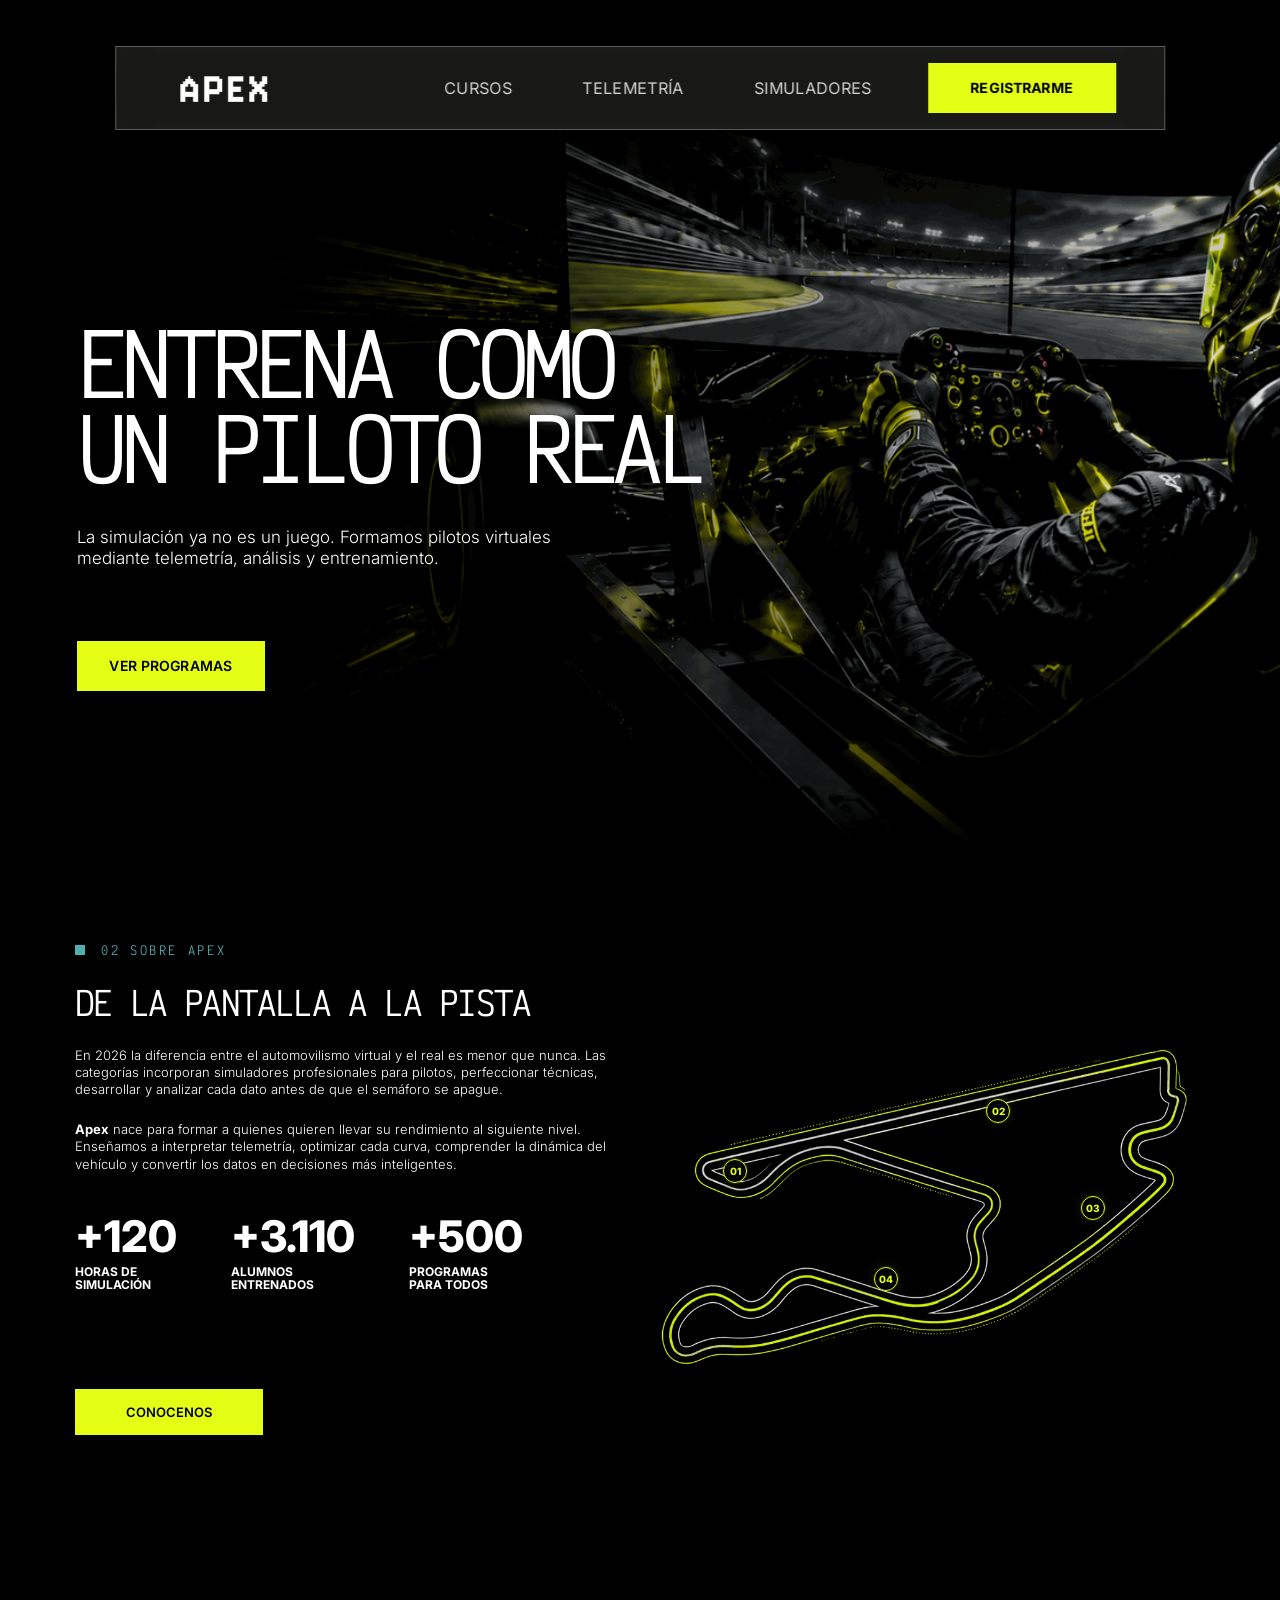
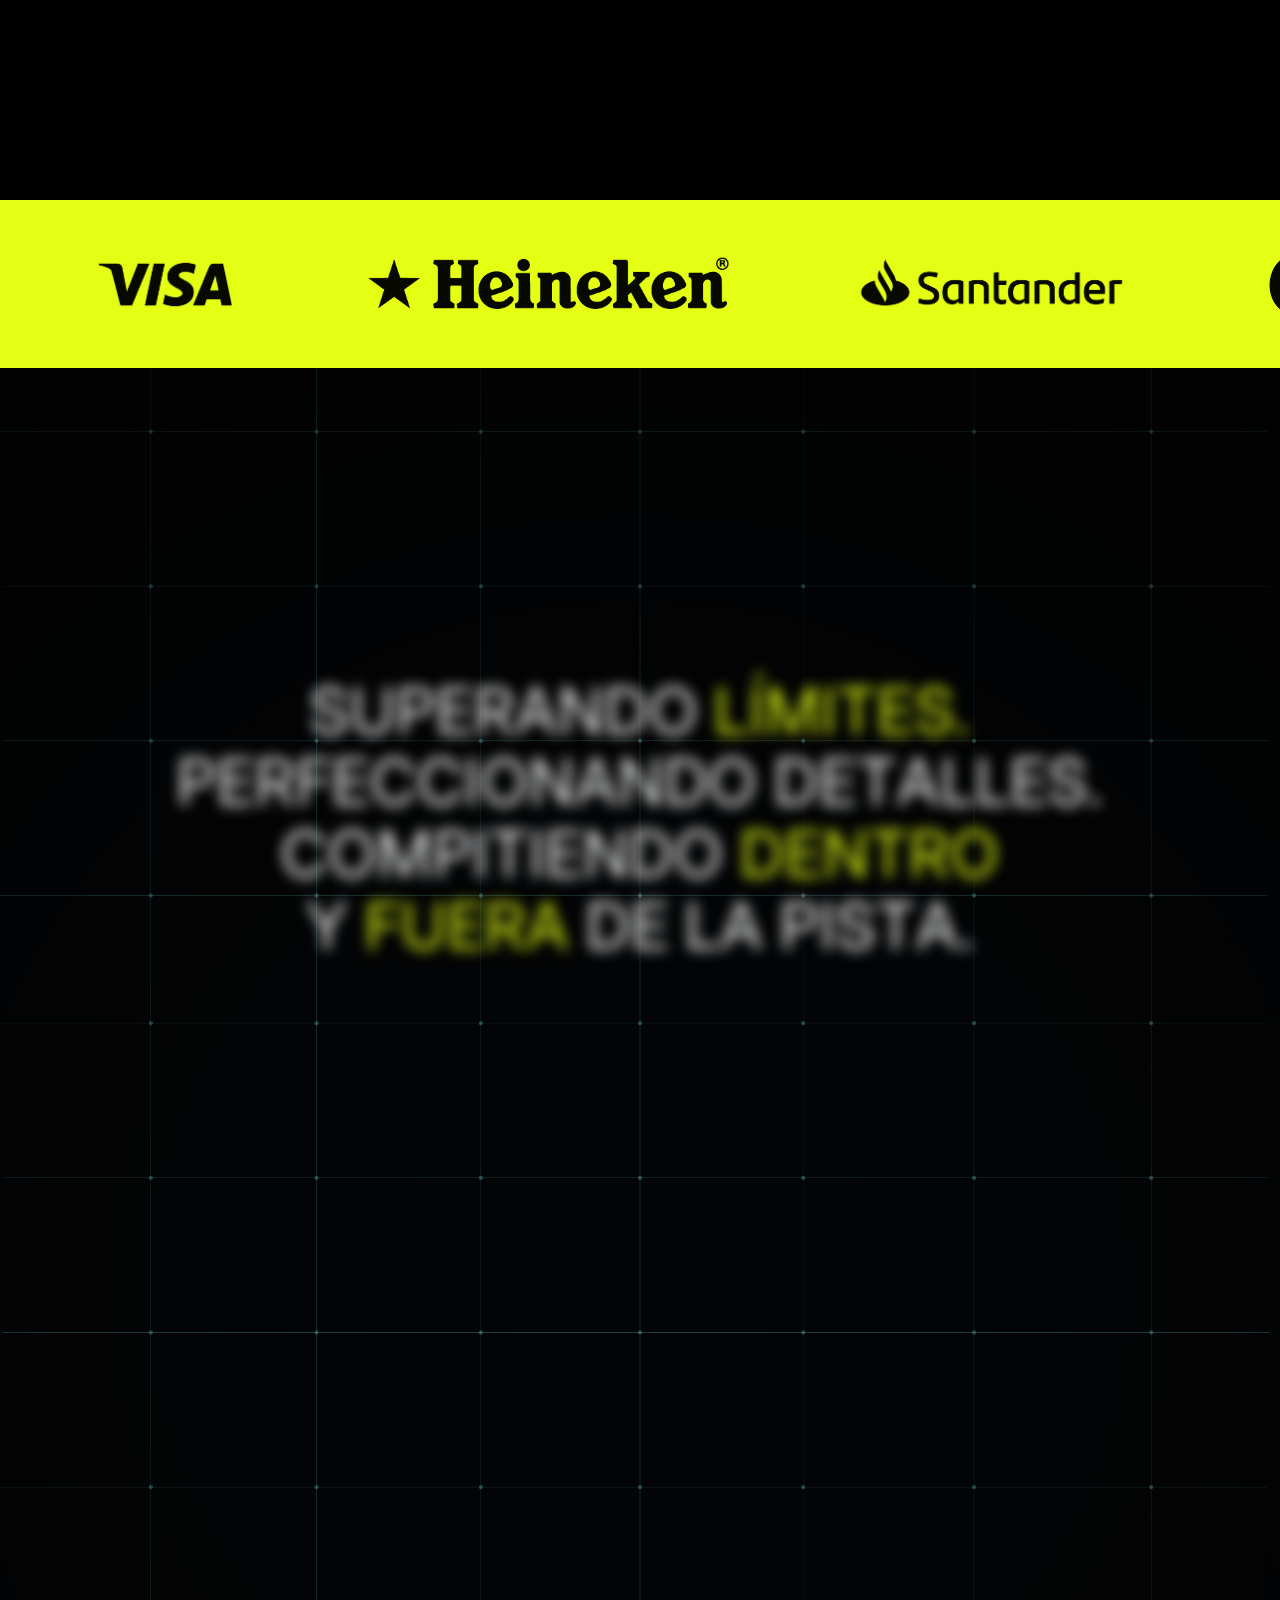
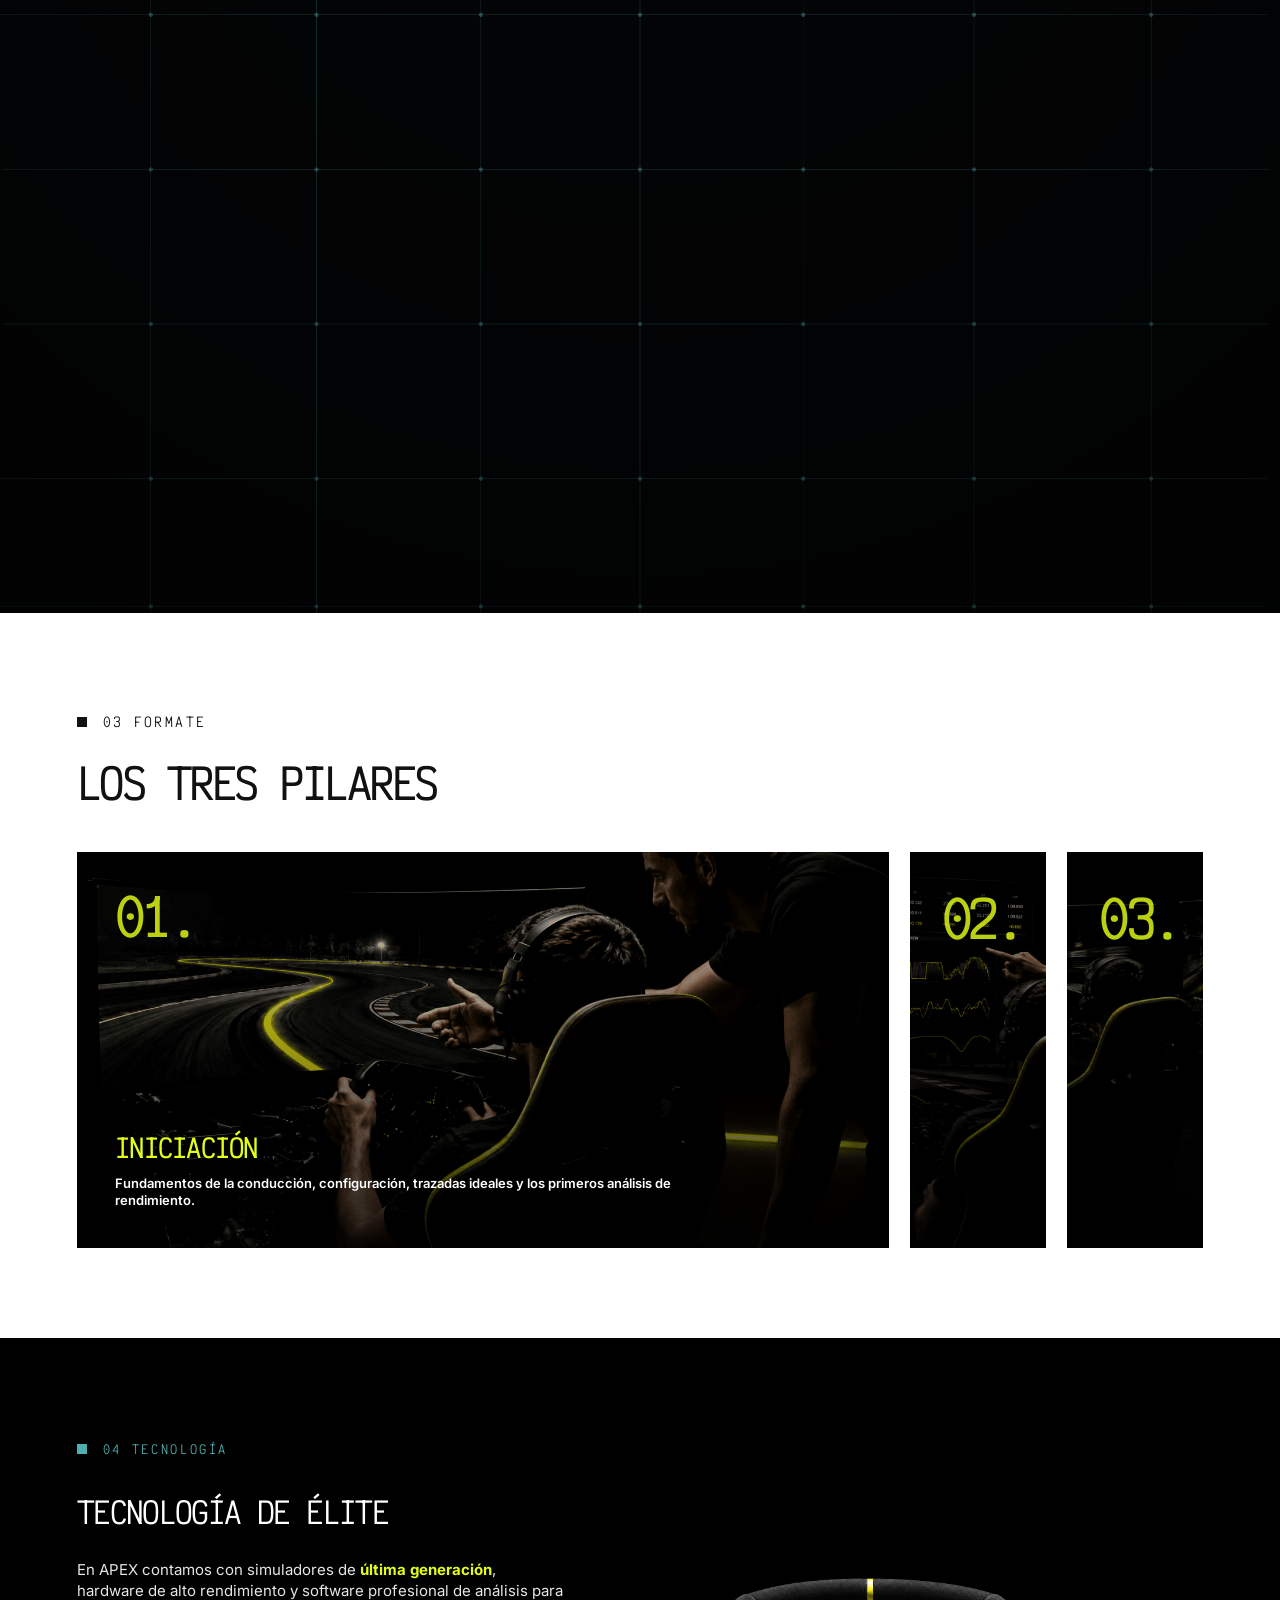
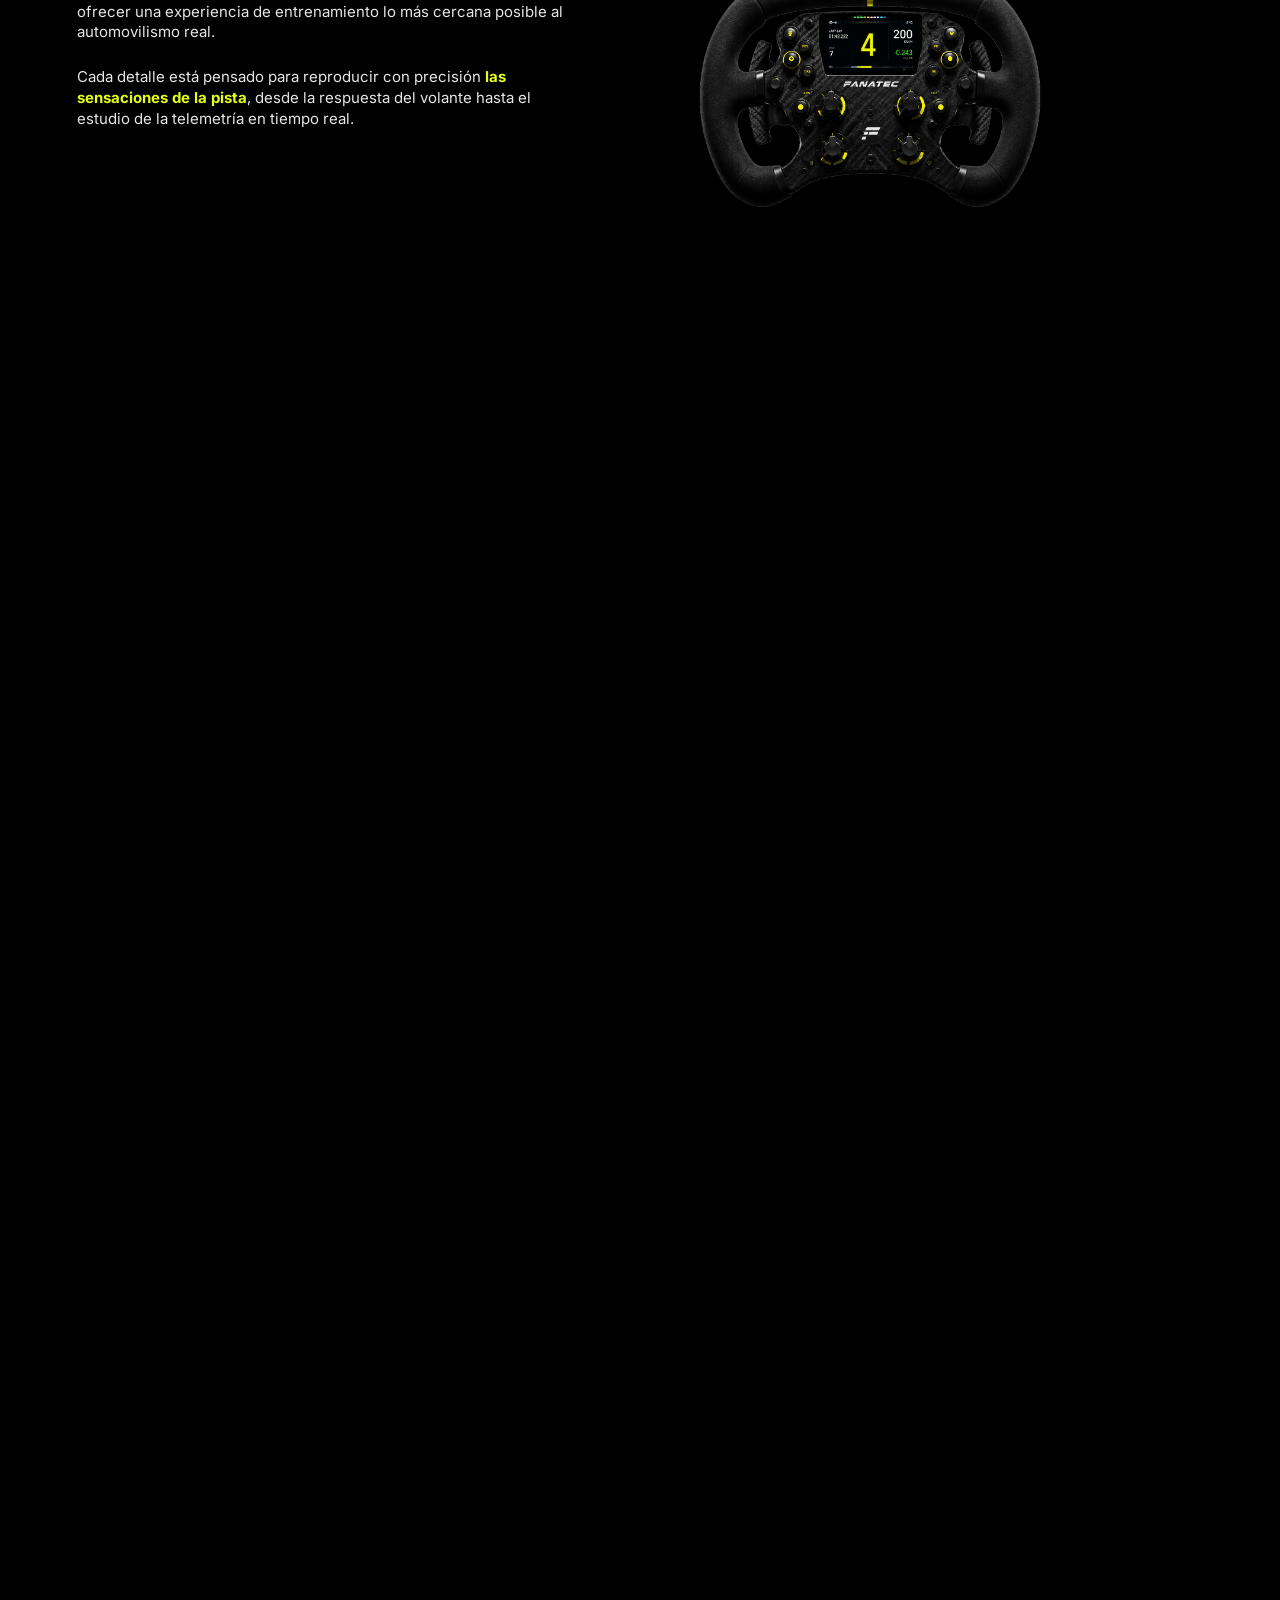
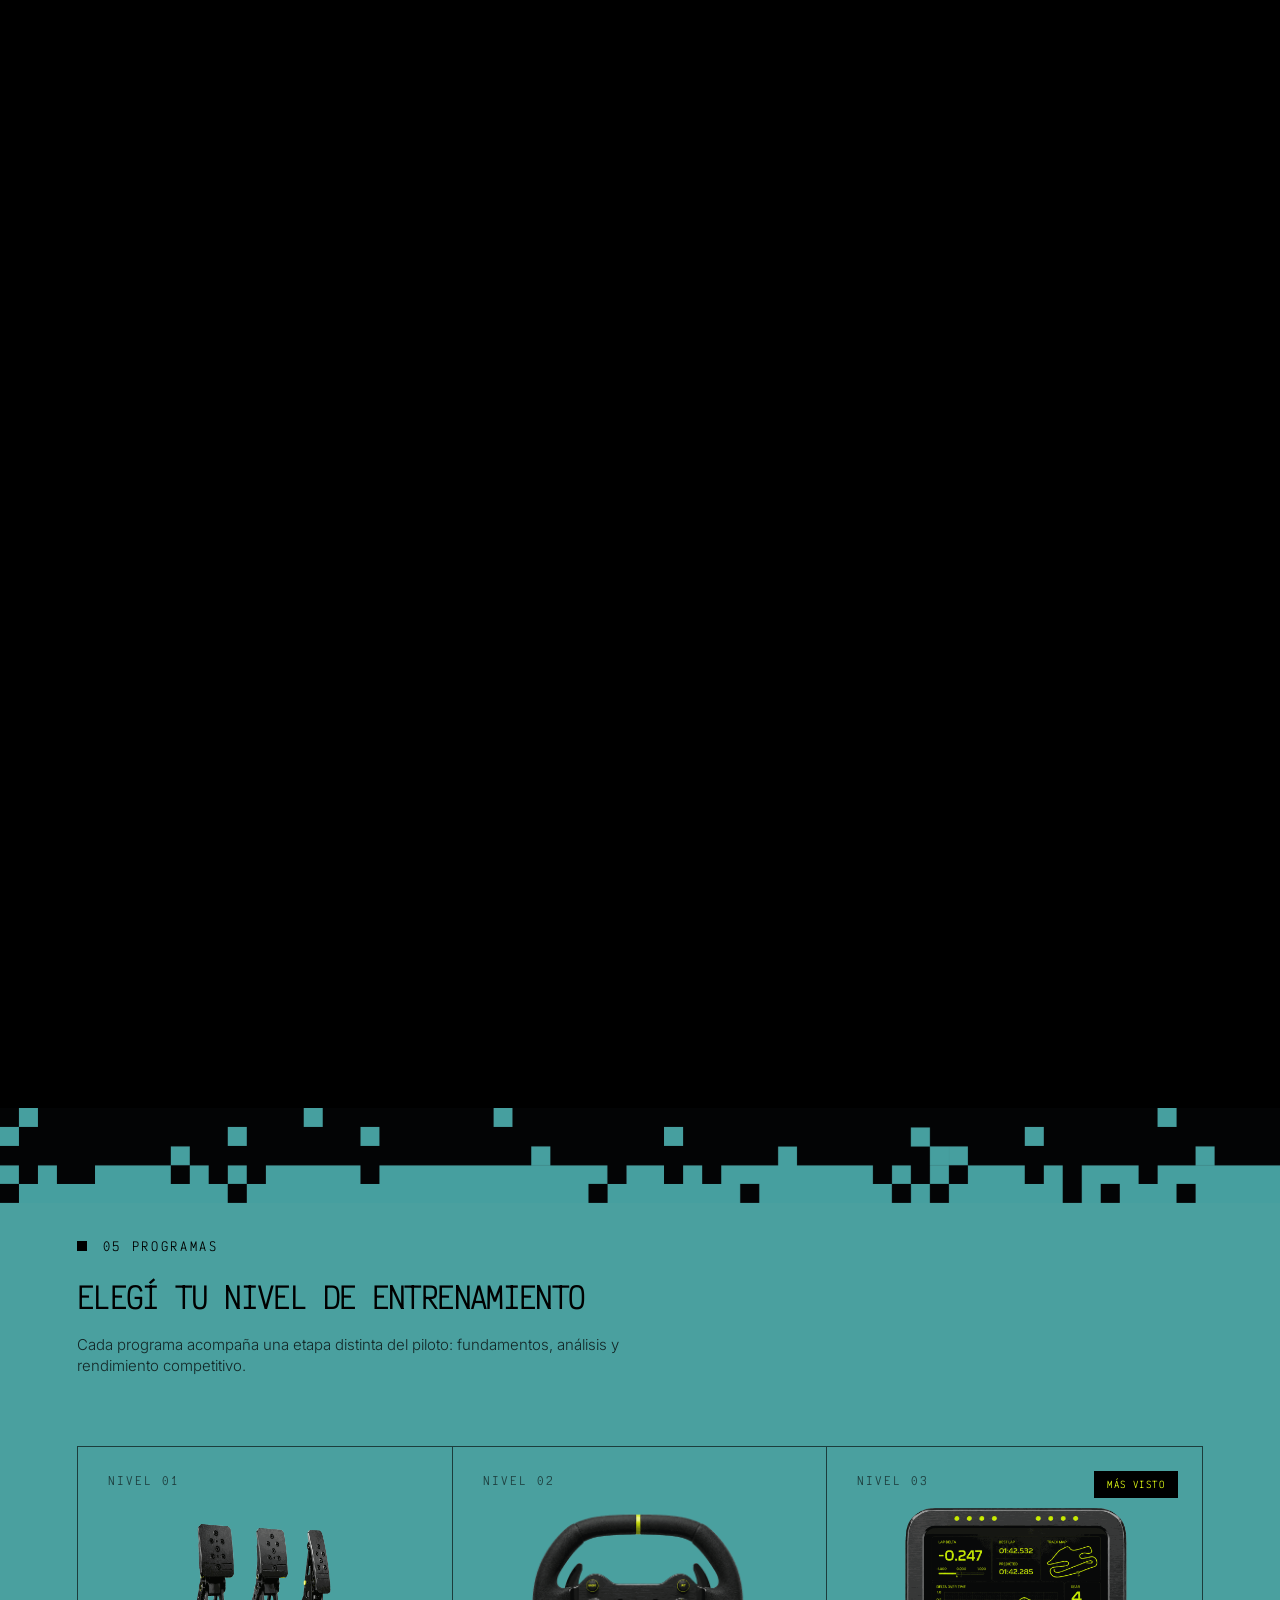
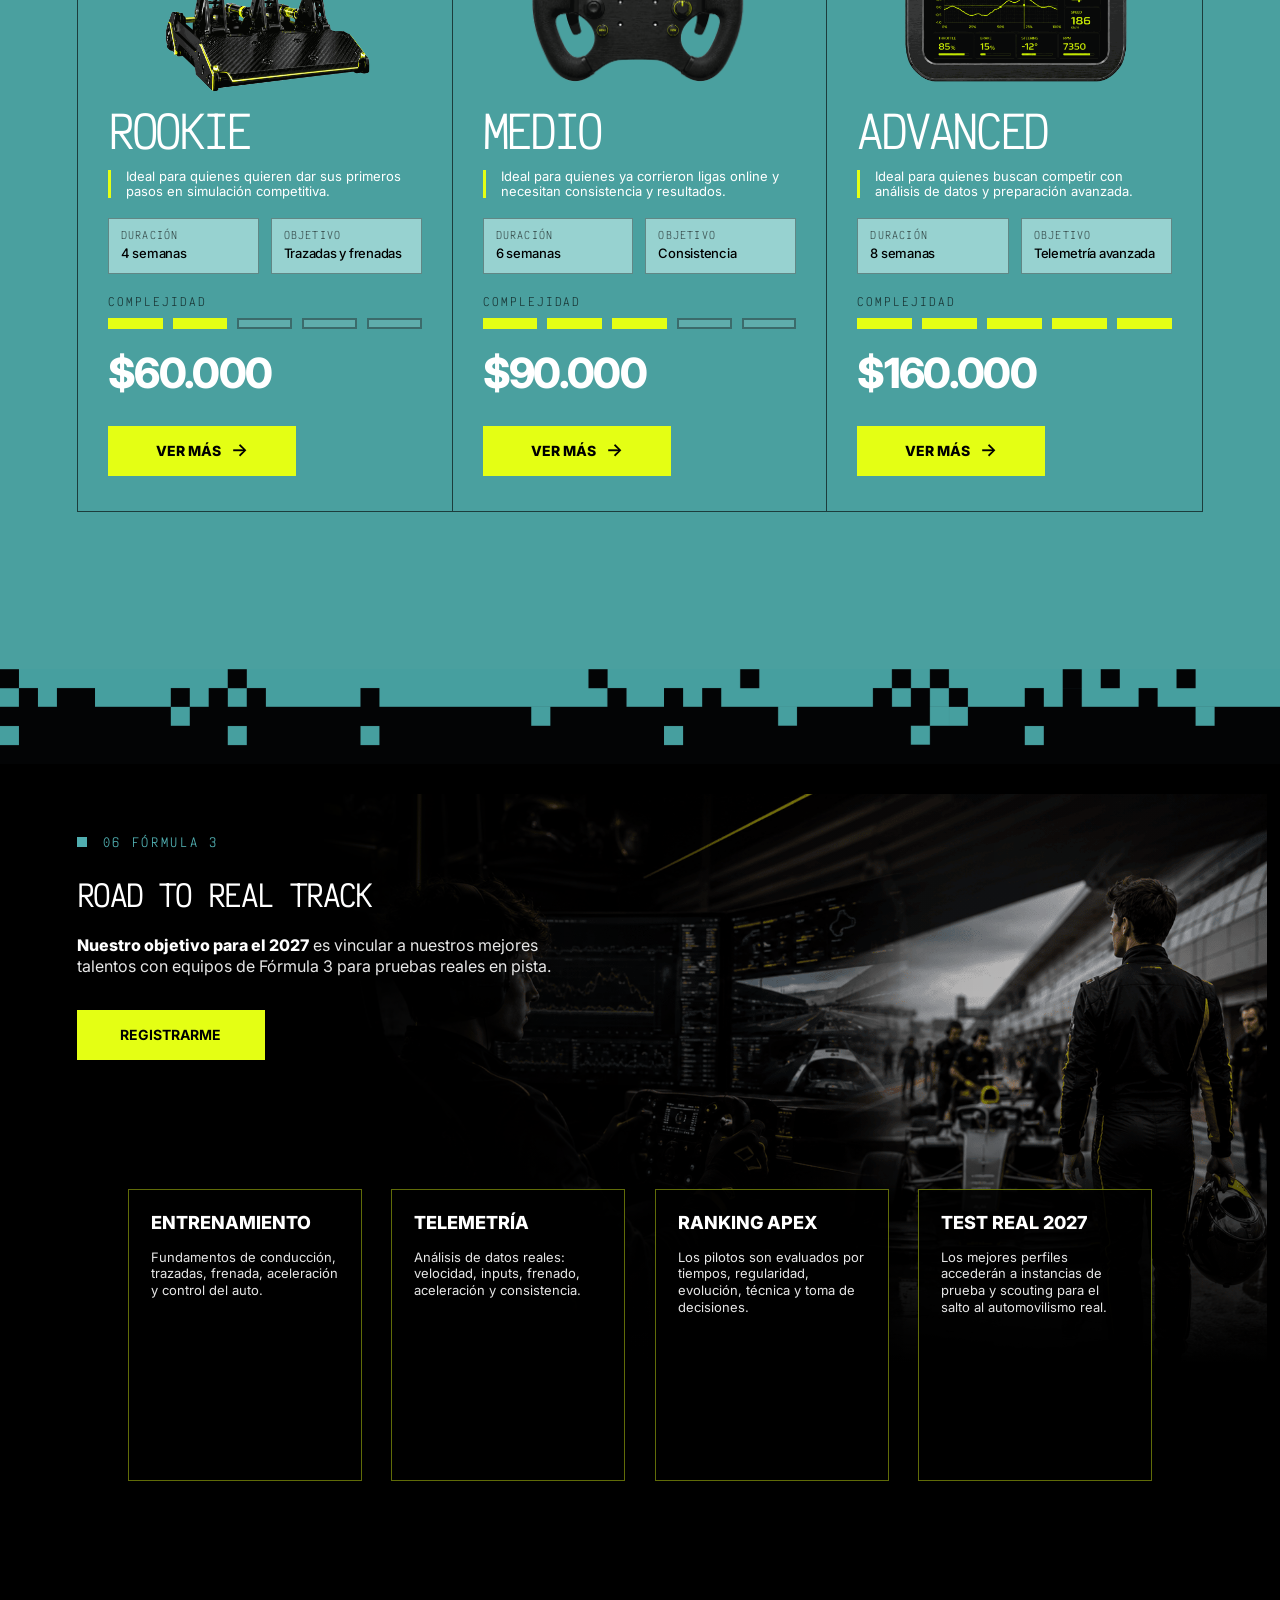
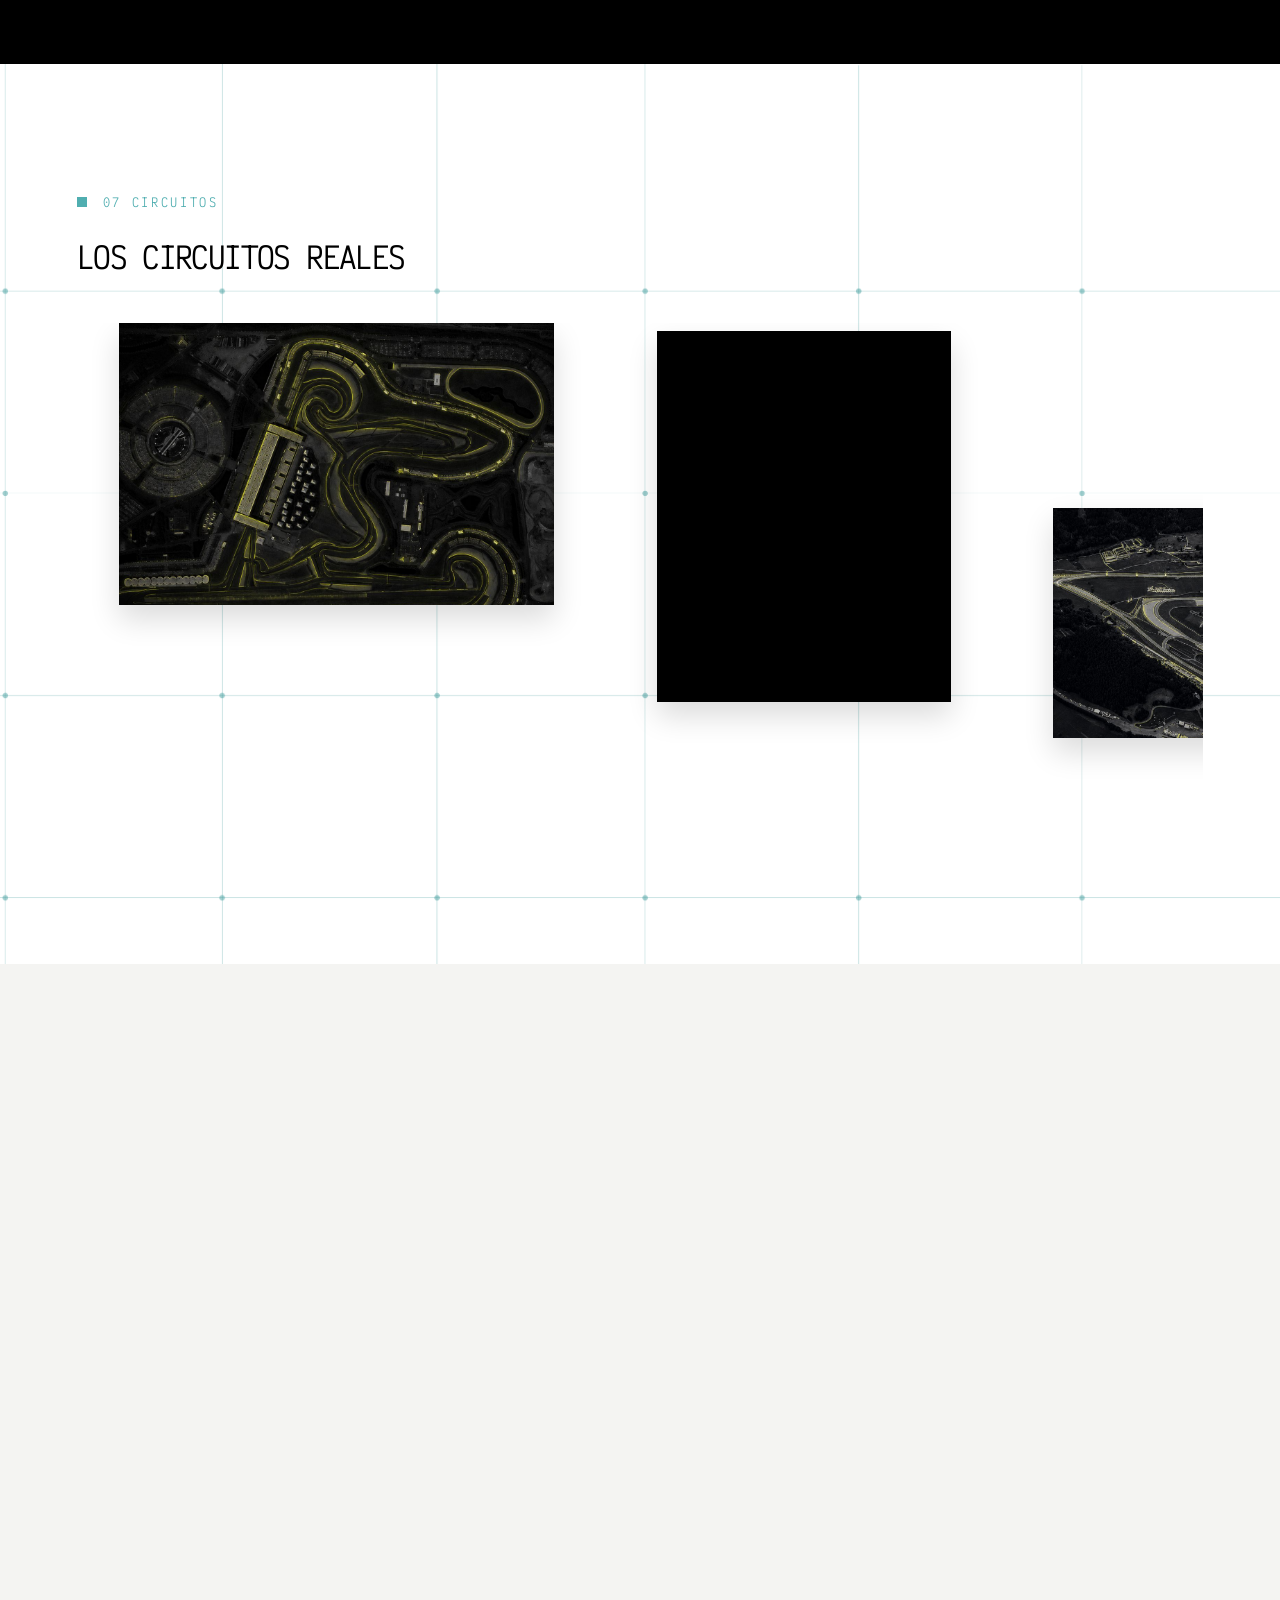
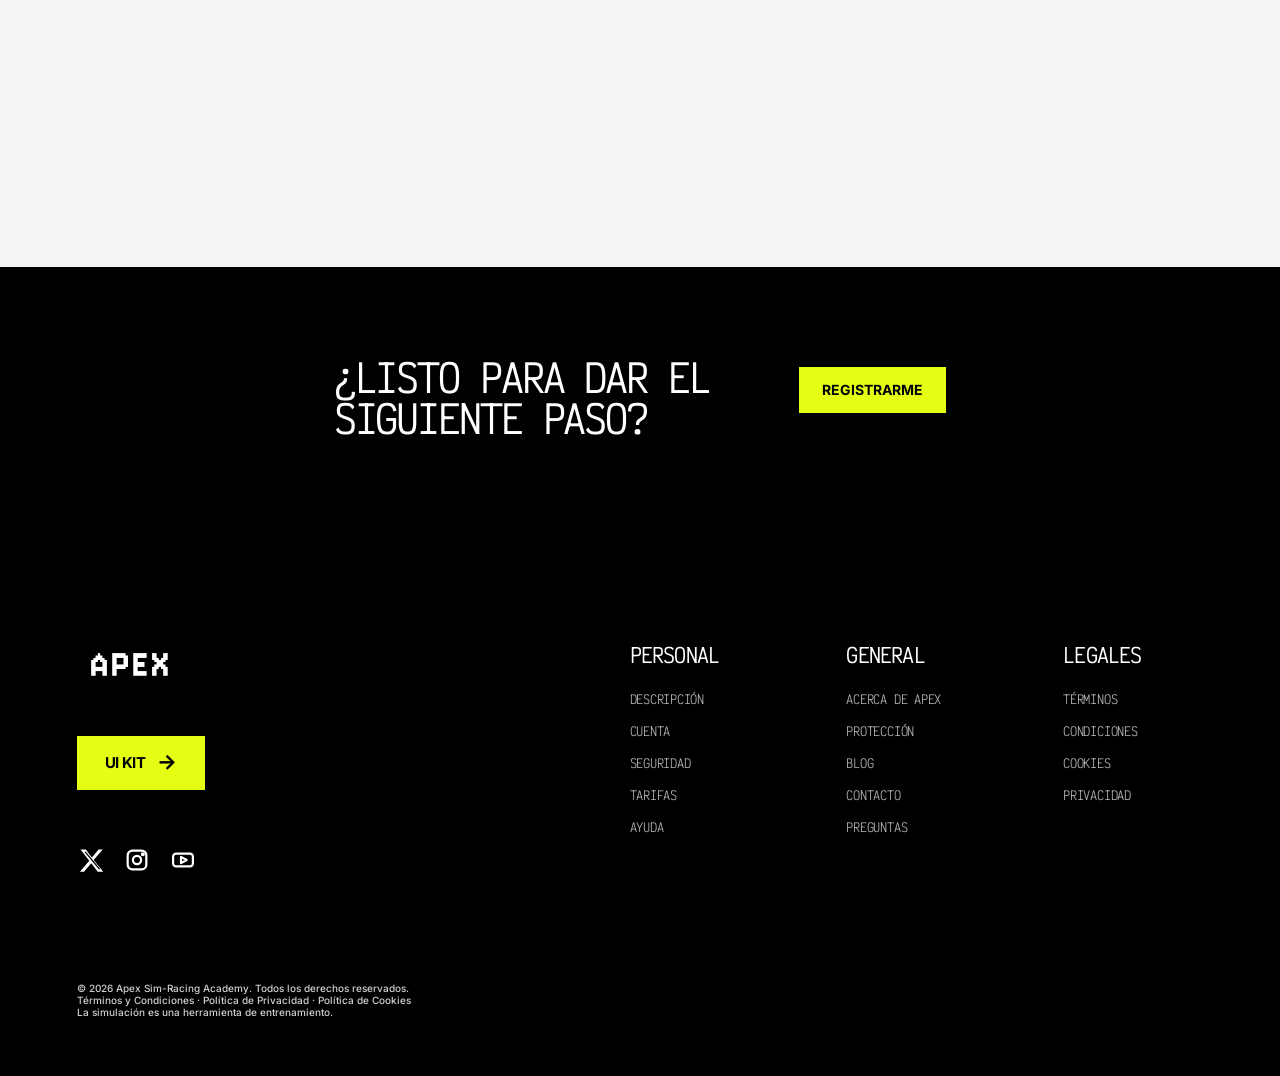
==== commit 7fdcb0c2: "Add files via upload" ====
--- a/index.html
+++ b/index.html
@@ -4,12 +4,17 @@
   <meta charset="UTF-8">
   <meta name="viewport" content="width=device-width, initial-scale=1.0">
   <title>APEX | Sim Racing</title>
+
+
   <link rel="preconnect" href="https://fonts.googleapis.com">
   <link rel="preconnect" href="https://fonts.gstatic.com" crossorigin>
   <link href="https://fonts.googleapis.com/css2?family=Inter:wght@300;400;500;600;700;800;900&family=Victor+Mono:wght@300;400;500;600;700&display=swap" rel="stylesheet">
+  <link rel="preload" as="image" href="./img/marca-apex.png">
   <link rel="preload" as="image" href="./img/hero-home.png" media="(min-width: 701px)" fetchpriority="high">
   <link rel="preload" as="image" href="./img/hero-home-mobile.png" media="(max-width: 700px)" fetchpriority="high">
-  <link rel="stylesheet" href="./style.css">
+
+  <link rel="stylesheet" href="./style.css?v=20260713">
+  <script src="./script.js?v=20260713" defer></script>
 </head>
 
 <body id="top">
@@ -20,6 +25,12 @@
     <img src="./img/marca-apex.png" alt="APEX" decoding="async" loading="eager" fetchpriority="high">
   </div>
 </div>
+<script>
+  window.setTimeout(function () {
+    var loader = document.getElementById("pageLoader");
+    if (loader) loader.classList.add("is-hidden");
+  }, 1800);
+</script>
   
   <!-- CURSOR GLOW -->
 <div class="cursor-glow"></div>
@@ -114,7 +125,8 @@
         <img
           src="./img/circuito-sobre-apex.png"
           alt="Circuito Apex"
-          class="track-map__image" decoding="async" loading="lazy">
+          class="track-map__image"
+         decoding="async" loading="lazy">
 
         <!-- PUNTOS -->
         <button
@@ -786,6 +798,6 @@
 
 </footer>
 
-<script src="./script.js" defer></script>
+
 </body>
 </html>
--- a/style.css
+++ b/style.css
@@ -1 +1,17829 @@
-:root {--black:#000000;--dark:#1b1b1b;--white:#ffffff;--neon:#e4ff14;--cyan:#50aeb0;--font-title:'Victor Mono',monospace;--font-text:'Inter',sans-serif;--side-padding:clamp(24px,6vw,96px)} * {margin:0;padding:0;box-sizing:border-box} html {scroll-behavior:smooth} body {background:var(--black);color:var(--white);font-family:var(--font-text);overflow-x:hidden;cursor:none} a {color:inherit;text-decoration:none}  .cursor-glow {position:fixed;left:0;top:0;width:34px;height:34px;border-radius:50%;pointer-events:none;z-index:999999;transform:translate(-50%,-50%);background:radial-gradient( circle,rgba(228,255,20,0.9) 0%,rgba(228,255,20,0.35) 36%,rgba(228,255,20,0) 72% );mix-blend-mode:screen;opacity:0;transition:opacity 0.2s ease,width 0.25s ease,height 0.25s ease} .cursor-glow.is-visible {opacity:1} .cursor-glow.is-hover {width:62px;height:62px}  .navbar {position:fixed;top:46px;left:50%;transform:translateX(-50%);width:min(82vw,1500px);height:84px;padding:0 48px;z-index:9999;display:flex;align-items:center;justify-content:space-between;background:rgba(28,28,27,0.88);border:1px solid rgba(255,255,255,0.28);backdrop-filter:blur(12px);-webkit-backdrop-filter:blur(12px);box-shadow:0 22px 70px rgba(0,0,0,0.55),0 0 0 1px rgba(228,255,20,0.04),inset 0 0 28px rgba(255,255,255,0.025);transition:top 0.3s ease,height 0.3s ease,background 0.3s ease,box-shadow 0.3s ease} .navbar.is-scrolled {top:22px;height:72px;background:rgba(20,20,19,0.94);box-shadow:0 18px 55px rgba(0,0,0,0.7),0 0 32px rgba(228,255,20,0.08)} .brand {display:flex;align-items:center} .brand img {width:130px;height:auto;display:block;filter:invert(1) brightness(3)} .nav-links {display:flex;align-items:center;gap:clamp(52px,5.5vw,96px);margin-left:auto;margin-right:56px} .nav-links a {position:relative;font-family:var(--font-text);font-size:16px;font-weight:400;text-transform:uppercase;letter-spacing:0.02em;color:rgba(255,255,255,0.82);transition:color 0.25s ease} .nav-links a::after {content:"";position:absolute;left:0;bottom:-9px;width:100%;height:1px;background:var(--neon);transform:scaleX(0);transform-origin:right;transition:transform 0.28s ease} .nav-links a:hover {color:var(--neon)} .nav-links a:hover::after {transform:scaleX(1);transform-origin:left}  .btn {position:relative;overflow:hidden;display:inline-flex;align-items:center;justify-content:center;background:var(--neon);color:var(--black);border:1px solid var(--neon);border-radius:0;font-family:var(--font-text);font-weight:700;text-transform:uppercase;letter-spacing:0.01em;cursor:none;transition:transform 0.28s ease,box-shadow 0.28s ease,background 0.28s ease,color 0.28s ease} .btn::before {content:"";position:absolute;inset:0;background:linear-gradient( 110deg,transparent 0%,transparent 35%,rgba(255,255,255,0.55) 48%,transparent 62%,transparent 100% );transform:translateX(-120%);transition:transform 0.65s ease} .btn:hover {transform:translateY(-4px);box-shadow:0 0 24px rgba(228,255,20,0.5),0 14px 34px rgba(0,0,0,0.45)} .btn:hover::before {transform:translateX(120%)} .btn:active {transform:translateY(-1px)} .btn-nav {min-width:168px;height:52px;padding:0 26px;font-size:15px} .btn-hero {min-width:210px;height:54px;padding:0 28px;margin-top:72px;font-size:15px}  .hero-section {position:relative;min-height:100vh;padding:0 var(--side-padding);overflow:hidden;display:flex;align-items:center;background-image:url("./img/hero-home.png");background-size:cover;background-position:center center;background-repeat:no-repeat} .hero-overlay {position:absolute;inset:0;z-index:1;background:linear-gradient( 90deg,rgba(0,0,0,0.88) 0%,rgba(0,0,0,0.74) 23%,rgba(0,0,0,0.38) 52%,rgba(0,0,0,0.05) 100% ),linear-gradient( 180deg,rgba(0,0,0,0.25) 0%,rgba(0,0,0,0) 58%,rgba(0,0,0,0.94) 100% )} .hero-content {position:relative;z-index:2;width:min(720px,100%);padding-top:110px} .hero-content h1 {font-family:var(--font-title);font-size:clamp(60px,7.4vw,85px);line-height:1;letter-spacing:-0.075em;text-transform:uppercase;font-weight:500;color:var(--white)} .hero-content p {max-width:520px;margin-top:38px;font-family:var(--font-text);font-size:clamp(17px,1.25vw,22px);line-height:1.22;color:rgba(255,255,255,0.86)}  .reveal {opacity:0;transform:translateY(42px);filter:blur(8px);transition:opacity 0.85s ease,transform 0.85s cubic-bezier(0.22,1,0.36,1),filter 0.85s ease} .reveal.is-visible {opacity:1;transform:translateY(0);filter:blur(0)}  @media (max-width:900px) {body {cursor:auto} .cursor-glow {display:none} .navbar {top:18px;width:calc(100% - 32px);height:auto;min-height:84px;padding:18px 20px;flex-wrap:wrap;gap:18px} .navbar.is-scrolled {top:12px;height:auto} .brand img {width:96px} .nav-links {order:3;width:100%;margin:0;gap:18px;justify-content:space-between} .nav-links a {font-size:12px} .btn-nav {min-width:142px;height:46px;font-size:13px} .hero-section {min-height:100svh;padding:0 22px;align-items:flex-end;background-position:72% center} .hero-overlay {background:linear-gradient( 90deg,rgba(0,0,0,0.86) 0%,rgba(0,0,0,0.55) 48%,rgba(0,0,0,0.12) 100% ),linear-gradient( 180deg,rgba(0,0,0,0.28) 0%,rgba(0,0,0,0.16) 42%,rgba(0,0,0,0.98) 100% )} .hero-content {padding-top:0;padding-bottom:74px} .hero-content h1 {font-size:clamp(38px,12vw,58px);line-height:0.96} .hero-content p {max-width:330px;margin-top:22px;font-size:15px} .btn-hero {min-width:178px;height:48px;margin-top:34px;font-size:13px}}  .menu-toggle {display:none}  @media (max-width:900px) {body {cursor:auto} .cursor-glow {display:none} .navbar {position:fixed;top:34px;left:50%;transform:translateX(-50%);width:calc(100% - 48px);height:90px;min-height:0;padding:0 40px;display:flex;align-items:center;justify-content:space-between;flex-wrap:nowrap;background:rgba(28,28,27,0.9);border:1px solid rgba(255,255,255,0.34);backdrop-filter:blur(10px);-webkit-backdrop-filter:blur(10px);box-shadow:0 18px 52px rgba(0,0,0,0.7),0 0 22px rgba(228,255,20,0.06);z-index:9999} .navbar.is-scrolled {top:20px;height:76px} .brand img {width:105px;height:auto;display:block} .nav-links,.btn-nav {display:none} .menu-toggle {width:48px;height:36px;padding:0;border:0;background:transparent;display:flex;flex-direction:column;align-items:stretch;justify-content:space-between;cursor:pointer} .menu-toggle span {width:100%;height:2px;background:rgba(255,255,255,0.82);display:block;transition:background 0.25s ease,transform 0.25s ease} .menu-toggle:hover span {background:var(--neon)} .hero-section {min-height:100svh;padding:0 54px 0;align-items:flex-end;background-size:cover;background-position:72% center;background-repeat:no-repeat} .hero-overlay {background:linear-gradient( 90deg,rgba(0,0,0,0.72) 0%,rgba(0,0,0,0.38) 48%,rgba(0,0,0,0.05) 100% ),linear-gradient( 180deg,rgba(0,0,0,0.05) 0%,rgba(0,0,0,0.08) 42%,rgba(0,0,0,0.94) 100% )} .hero-content {width:100%;max-width:520px;padding-top:0;padding-bottom:84px} .hero-content h1 {font-size:clamp(38px,9.7vw,58px);line-height:0.96;letter-spacing:-0.075em} .hero-content p {max-width:430px;margin-top:26px;font-size:clamp(14px,3.2vw,17px);line-height:1.18} .btn-hero {min-width:260px;height:66px;margin-top:60px;padding:0 30px;font-size:20px;border-radius:0}}  @media (max-width:560px) {.navbar {top:26px;width:calc(100% - 32px);height:78px;padding:0 28px} .brand img {width:96px} .menu-toggle {width:38px;height:28px} .hero-section {padding:0 28px;background-position:76% center} .hero-content {padding-bottom:62px} .hero-content h1 {font-size:38px} .hero-content p {max-width:310px;font-size:14px} .btn-hero {min-width:210px;height:54px;margin-top:44px;font-size:15px}} .about-apex {padding:110px 0 90px;background:#000;color:#fff} .about-apex__inner {width:min(1280px,calc(100% - 120px));margin:0 auto;display:grid;grid-template-columns:1fr 1.02fr;gap:42px;align-items:center} .about-apex__kicker {margin-bottom:20px} .about-apex__kicker .section-kicker__text {font-family:"Victor Mono",monospace;font-size:14px;letter-spacing:0.16em;color:#52c8d6;text-transform:uppercase} .about-apex__title {font-family:"Victor Mono",monospace;font-size:clamp(34px,3.7vw,56px);line-height:0.96;letter-spacing:-0.02em;text-transform:uppercase;margin:0 0 24px 0;max-width:470px} .about-apex__lead,.about-apex__text {font-family:"Inter",sans-serif;font-weight:300;font-size:16px;line-height:1.38;color:#f2f2f2;max-width:610px} .about-apex__lead {margin:0 0 24px 0} .about-apex__text {margin:0 0 42px 0} .about-apex__stats {display:flex;gap:42px;flex-wrap:wrap;margin-bottom:38px} .about-apex__stat strong {display:flex;align-items:baseline;gap:2px;font-family:"Inter",sans-serif;font-size:clamp(28px,3.2vw,46px);line-height:0.95;font-weight:700;color:#fff;margin-bottom:10px} .about-apex__stat strong .count-up {font-size:inherit;font-weight:inherit;line-height:inherit;display:inline-block} .about-apex__stat-label {display:block;font-family:"Inter",sans-serif;font-size:14px;line-height:1.05;font-weight:700;text-transform:uppercase;color:#fff} .about-apex__button {display:inline-flex;align-items:center;justify-content:center;min-width:156px;height:54px;padding:0 26px;background:#e4ff14;color:#000;text-decoration:none;font-family:"Inter",sans-serif;font-size:15px;font-weight:700;text-transform:uppercase;transition:transform 0.25s ease,box-shadow 0.25s ease} .about-apex__button:hover {transform:translateY(-2px);box-shadow:0 0 20px rgba(228,255,20,0.25)} .about-apex__visual {display:flex;justify-content:flex-end} .track-map {position:relative;width:min(100%,660px)} .track-map__image {display:block;width:100%;height:auto} .track-point {position:absolute;width:26px;height:26px;border-radius:999px;transform:translate(-50%,-50%);border:1.5px solid #dfff14;background:rgba(0,0,0,0.92);color:#dfff14;font-family:"Inter",sans-serif;font-size:11px;font-weight:700;line-height:1;display:inline-flex;align-items:center;justify-content:center;cursor:pointer;z-index:4;box-shadow:0 0 0 1px rgba(223,255,20,0.10),0 0 14px rgba(223,255,20,0.10);transition:transform 0.22s ease,background 0.22s ease,color 0.22s ease,box-shadow 0.22s ease} .track-point:hover,.track-point.is-active {background:#dfff14;color:#000;box-shadow:0 0 22px rgba(223,255,20,0.34)} .track-popup {position:absolute;width:220px;min-height:102px;padding:14px 14px 14px 14px;background:rgba(0,0,0,0.96);border:1px solid rgba(82,200,214,0.55);color:#fff;z-index:2;opacity:0;transform:translateY(8px);transition:opacity 0.22s ease,transform 0.22s ease;pointer-events:none} .track-popup.is-visible {opacity:1;transform:translateY(0)} .track-popup h4 {margin:0 0 8px 0;font-family:"Inter",sans-serif;font-size:12px;font-weight:700;line-height:1;letter-spacing:0.04em;text-transform:uppercase;color:#dfff14} .track-popup p {margin:0;font-family:"Inter",sans-serif;font-size:13px;line-height:1.34;font-weight:400;color:#f4f4f4;max-width:100%} @media (max-width:1100px) {.about-apex__inner {grid-template-columns:1fr;gap:50px} .about-apex__visual {justify-content:flex-start} .track-map {width:min(100%,620px)}} @media (max-width:768px) {.about-apex {padding:84px 0 74px} .about-apex__inner {width:min(100% - 36px,1280px)} .about-apex__title {font-size:40px} .about-apex__lead,.about-apex__text {font-size:15px} .about-apex__stats {gap:28px} .track-point {width:24px;height:24px;font-size:10px} .track-popup {width:185px;padding:12px} .track-popup p {font-size:12px}}  .sponsors-section {position:relative;width:100%;height:168px;background:var(--neon);overflow:hidden;display:flex;align-items:center} .sponsors-track {display:flex;width:max-content;animation:sponsorsLoop 22s linear infinite} .sponsors-section:hover .sponsors-track {animation-play-state:paused} .sponsors-group {display:flex;align-items:center;gap:clamp(90px,9vw,180px);padding:0 clamp(60px,7vw,120px);flex-shrink:0} .sponsor-logo {display:block;width:auto;height:auto;object-fit:contain;filter:brightness(0);opacity:0.96;flex-shrink:0}  .sponsor-visa {height:64px} .sponsor-heineken {height:76px} .sponsor-santander {height:70px} .sponsor-gatorade {height:82px} @keyframes sponsorsLoop {from {transform:translateX(0)} to {transform:translateX(-50%)}}  @media (max-width:900px) {.sponsors-section {height:132px} .sponsors-track {animation-duration:18s} .sponsors-group {gap:70px;padding:0 46px} .sponsor-visa {height:44px} .sponsor-heineken {height:54px} .sponsor-santander {height:50px} .sponsor-gatorade {height:58px}} @media (max-width:560px) {.sponsors-section {height:104px} .sponsors-track {animation-duration:15s} .sponsors-group {gap:48px;padding:0 32px} .sponsor-visa {height:34px} .sponsor-heineken {height:42px} .sponsor-santander {height:38px} .sponsor-gatorade {height:46px}}  .statement-section {position:relative;height:205vh;background:#000;overflow:visible} .statement-bg {position:absolute;inset:0;opacity:1;background-image:url("./img/grilla.png");background-size:100% auto;background-position:center top;background-repeat:repeat-y} .statement-bg::after {content:"";position:absolute;inset:0;background:radial-gradient( circle at center,rgba(0,0,0,0) 0%,rgba(0,0,0,0.1) 45%,rgba(0,0,0,0.55) 100% );pointer-events:none} .statement-sticky {position:sticky;top:0;height:100vh;padding:0 var(--side-padding);display:flex;align-items:center;justify-content:center;overflow:hidden} .statement-title {position:relative;z-index:2;width:min(1240px,100%);margin:0;font-family:var(--font-text);font-size:clamp(56px,5vw,92px);line-height:1.12;font-weight:400;letter-spacing:0.015em;text-transform:uppercase;text-align:center;color:#fff} .statement-line {display:block} .statement-char {display:inline-block;opacity:0;filter:blur(7px);transform:translateY(18px);transition:opacity 0.18s ease,filter 0.18s ease,transform 0.18s ease,color 0.18s ease} .statement-char.is-visible {opacity:1;filter:blur(0);transform:translateY(0)} .accent .statement-char {color:var(--neon)}  @media (max-width:900px) {.statement-section {height:185vh} .statement-bg {background-size:150% auto;background-position:center top} .statement-title {font-size:clamp(38px,8vw,68px);line-height:1.15}} @media (max-width:560px) {.statement-section {height:168vh} .statement-sticky {padding:0 22px} .statement-bg {background-size:190% auto} .statement-title {font-size:33px;line-height:1.16}}  .pillars-section {background:#ffffff !important;color:#111111 !important;padding:clamp(90px,8vw,135px) var(--side-padding) clamp(80px,7vw,120px) !important;overflow:hidden} .pillars-header {margin-bottom:48px !important} .pillars-tag {display:flex !important;align-items:center !important;gap:16px !important;margin-bottom:34px !important} .pillars-tag span {width:10px !important;height:10px !important;background:#111111 !important;display:block !important;flex:0 0 10px !important} .pillars-tag p {margin:0 !important;padding:0 !important;color:#111111 !important;font-family:var(--font-title) !important;font-size:13px !important;line-height:1 !important;text-transform:uppercase !important;letter-spacing:0.18em !important} .pillars-header h2 {font-family:var(--font-title) !important;color:#111111 !important;font-size:clamp(34px,3.5vw,42px) !important;line-height:0.98 !important;letter-spacing:-0.06em !important;text-transform:uppercase !important;font-weight:600 !important}  .pillars-accordion {width:100%;display:flex;gap:clamp(18px,1.6vw,30px);height:clamp(360px,31vw,520px)} .pillar-card {position:relative !important;flex:0.58;height:100% !important;min-height:0 !important;aspect-ratio:auto !important;overflow:hidden !important;background:#000 !important;cursor:pointer !important;transition:flex 0.75s cubic-bezier(0.22,1,0.36,1),filter 0.45s ease,transform 0.45s ease !important} .pillar-card.is-active {flex:3.45} .pillar-card img {width:100% !important;height:100% !important;min-height:0 !important;display:block !important;object-fit:cover !important;object-position:center !important;filter:brightness(0.68) contrast(1.08) saturate(1.05) !important;transform:scale(1) !important;transition:transform 0.75s cubic-bezier(0.22,1,0.36,1),filter 0.75s cubic-bezier(0.22,1,0.36,1) !important} .pillar-card.is-active img {filter:brightness(0.82) contrast(1.1) saturate(1.08) !important;transform:scale(1.03) !important}  .pillar-content {position:absolute;inset:0;z-index:2;padding:clamp(28px,3vw,58px);display:flex;flex-direction:column;justify-content:space-between;background:linear-gradient( 180deg,rgba(0,0,0,0.05) 0%,rgba(0,0,0,0.22) 45%,rgba(0,0,0,0.78) 100% )} .pillar-number {font-family:var(--font-title);color:var(--neon);font-size:clamp(38px,4vw,62px) !important;line-height:1;letter-spacing:-0.08em;font-weight:600;opacity:0.82;transition:opacity 0.35s ease,transform 0.45s ease} .pillar-card:not(.is-active) .pillar-number {transform:translateY(8px)} .pillar-text {max-width:720px;opacity:0;transform:translateY(28px);transition:opacity 0.45s ease,transform 0.55s cubic-bezier(0.22,1,0.36,1)} .pillar-card.is-active .pillar-text {opacity:1;transform:translateY(0);transition-delay:0.18s} .pillar-text h3 {font-family:var(--font-title);color:var(--neon);font-size:clamp(20px,2vw,30px) !important;line-height:1;letter-spacing:-0.03em !important;text-transform:uppercase;font-weight:600;margin-bottom:14px !important} .pillar-text p {max-width:560px !important;font-family:var(--font-text);color:#ffffff;font-size:clamp(13px,1vw,16px) !important;line-height:1.35 !important;font-weight:600}  .pillar-card:not(.is-active) .pillar-content {padding:clamp(24px,2.5vw,44px)} .pillar-card:not(.is-active) .pillar-text {display:none} .pillar-card:hover img {filter:brightness(0.88) contrast(1.12) saturate(1.08) !important}  @media (max-width:900px) {.pillars-accordion {flex-direction:column;height:auto} .pillar-card,.pillar-card.is-active {flex:none;height:360px !important} .pillar-card:not(.is-active) {height:160px !important} .pillar-text {max-width:90%}} @media (max-width:600px) {.pillars-section {padding:78px 22px 90px !important} .pillar-card,.pillar-card.is-active {height:430px !important} .pillar-card:not(.is-active) {height:130px !important} .pillar-content {padding:26px !important} .pillar-number {font-size:48px !important} .pillar-text h3 {font-size:25px !important} .pillar-text p {font-size:14px !important;line-height:1.35 !important}}  @media (max-width:900px) {.pillars-section {background:#000 !important;color:#fff !important;padding:78px 22px 96px !important} .pillars-header {margin-bottom:48px !important} .pillars-tag {margin-bottom:28px !important} .pillars-tag span {background:#50aeb0 !important} .pillars-tag p {color:#50aeb0 !important;font-size:11px !important} .pillars-header h2 {color:rgba(255,255,255,0.12) !important;font-size:35px !important;line-height:1 !important;letter-spacing:-0.06em !important} .pillars-accordion {display:flex !important;flex-direction:column !important;gap:34px !important;height:auto !important} .pillar-card,.pillar-card.is-active,.pillar-card:not(.is-active) {flex:none !important;width:100% !important;height:330px !important;min-height:0 !important;aspect-ratio:auto !important;background:#000 !important;overflow:hidden !important;cursor:pointer !important} .pillar-card img,.pillar-card.is-active img,.pillar-card:not(.is-active) img {width:100% !important;height:100% !important;object-fit:cover !important;object-position:center !important;transform:scale(1) !important;filter:brightness(0.66) contrast(1.1) saturate(1.05) !important} .pillar-card:hover img {transform:scale(1.02) !important} .pillar-content,.pillar-card:not(.is-active) .pillar-content {position:absolute !important;inset:0 !important;padding:0 26px 34px !important;display:flex !important;flex-direction:column !important;justify-content:flex-end !important;background:linear-gradient( 180deg,rgba(0,0,0,0.02) 0%,rgba(0,0,0,0.2) 45%,rgba(0,0,0,0.88) 100% ) !important} .pillar-number {display:none !important} .pillar-text,.pillar-card:not(.is-active) .pillar-text,.pillar-card.is-active .pillar-text {display:block !important;opacity:1 !important;transform:none !important;max-width:82% !important} .pillar-text h3 {margin:0 0 16px !important;font-family:var(--font-title) !important;color:var(--neon) !important;font-size:30px !important;line-height:1 !important;letter-spacing:0.06em !important;text-transform:uppercase !important;font-weight:500 !important} .pillar-text p {max-width:300px !important;margin:0 !important;font-family:var(--font-text) !important;color:#fff !important;font-size:12px !important;line-height:1.35 !important;font-weight:500 !important;text-transform:uppercase !important}} @media (max-width:560px) {.pillars-section {padding:72px 20px 88px !important} .pillars-accordion {gap:28px !important} .pillar-card,.pillar-card.is-active,.pillar-card:not(.is-active) {height:300px !important} .pillar-content,.pillar-card:not(.is-active) .pillar-content {padding:0 24px 30px !important} .pillar-text h3 {font-size:27px !important} .pillar-text p {font-size:11px !important;max-width:280px !important}}  .tech2-section {height:330vh !important;background:#000 !important;position:relative !important} .tech2-scene {position:sticky !important;top:92px !important;height:calc(100vh - 92px) !important;background:#000 !important;overflow:hidden !important;--copy-opacity:1;--wheel-left:68vw;--wheel-top:44%;--wheel-width:38vw}  .tech2-copy {position:absolute !important;left:var(--side-padding) !important;top:13% !important;width:min(520px,38vw) !important;color:#fff !important;opacity:var(--copy-opacity) !important;transition:opacity 0.16s linear !important;z-index:3 !important} .tech2-tag {display:flex !important;align-items:center !important;gap:16px !important;margin-bottom:42px !important} .tech2-tag span {width:10px !important;height:10px !important;background:#50aeb0 !important;display:block !important;flex:0 0 10px !important} .tech2-tag p {margin:0 !important;padding:0 !important;color:#50aeb0 !important;font-family:var(--font-title) !important;font-size:12px !important;line-height:1 !important;letter-spacing:0.2em !important;text-transform:uppercase !important} .tech2-copy h2 {margin:0 0 34px !important;font-family:var(--font-title) !important;font-size:var(--section-title-size,clamp(24px,2.3vw,36px)) !important;line-height:1 !important;letter-spacing:-0.055em !important;text-transform:uppercase !important;font-weight:500 !important;color:#fff !important} .tech2-copy p {margin:0 0 24px !important;font-family:var(--font-text) !important;font-size:clamp(15px,1.05vw,18px) !important;line-height:1.38 !important;color:#e6e6e6 !important} .tech2-copy strong {color:var(--neon) !important;font-weight:700 !important}  .tech2-wheel-wrap {position:absolute !important;left:var(--wheel-left) !important;top:var(--wheel-top) !important;width:var(--wheel-width) !important;transform:translate(-50%,-50%) !important;z-index:5 !important} .tech2-wheel {position:relative !important;width:100% !important;aspect-ratio:16 / 10 !important} .tech2-wheel-base {position:absolute !important;inset:0 !important;width:100% !important;height:100% !important;object-fit:contain !important;z-index:1 !important;pointer-events:none !important}  .tech2-wheel-part {display:none !important}  .tech2-hotspot {position:absolute !important;z-index:8 !important;background:transparent !important;border:0 !important;padding:0 !important;cursor:pointer !important;pointer-events:none !important;transform:translate(-50%,-50%) !important} .tech2-scene.is-interactive .tech2-hotspot {pointer-events:auto !important} .tech2-hotspot::after {content:"" !important;position:absolute !important;left:50% !important;top:50% !important;width:14px !important;height:14px !important;background:#50aeb0 !important;border-radius:0 !important;transform:translate(-50%,-50%) !important;box-shadow:0 0 0 4px rgba(80,174,176,0.12),0 0 18px rgba(80,174,176,0.85) !important;opacity:0 !important;animation:tech2PulseCyan 1.45s infinite !important} .tech2-scene.is-interactive .tech2-hotspot::after {opacity:1 !important} .tech2-hotspot:hover::after,.tech2-hotspot.is-selected::after {transform:translate(-50%,-50%) scale(1.18) !important;background:var(--neon) !important;box-shadow:0 0 0 6px rgba(228,255,20,0.14),0 0 28px rgba(228,255,20,0.95) !important} @keyframes tech2PulseCyan {0% {box-shadow:0 0 0 0 rgba(80,174,176,0.28),0 0 18px rgba(80,174,176,0.75)} 70% {box-shadow:0 0 0 11px rgba(80,174,176,0),0 0 18px rgba(80,174,176,0.75)} 100% {box-shadow:0 0 0 0 rgba(80,174,176,0),0 0 18px rgba(80,174,176,0.75)}}  .hotspot-screen {left:50% !important;top:31% !important;width:88px !important;height:62px !important} .hotspot-bottom {left:50% !important;top:67% !important;width:96px !important;height:76px !important} .hotspot-left {left:31.5% !important;top:48% !important;width:78px !important;height:78px !important} .hotspot-right {left:68.5% !important;top:48% !important;width:78px !important;height:78px !important}  .tech2-hint {position:absolute !important;left:50% !important;top:-34px !important;transform:translateX(-50%) !important;z-index:9 !important;display:flex !important;align-items:center !important;gap:10px !important;padding:10px 14px !important;border:1px solid rgba(80,174,176,0.35) !important;background:rgba(0,0,0,0.78) !important;backdrop-filter:blur(8px) !important;-webkit-backdrop-filter:blur(8px) !important;color:#ffffff !important;font-family:var(--font-title) !important;font-size:10px !important;letter-spacing:0.15em !important;text-transform:uppercase !important;white-space:nowrap !important;opacity:0 !important;transition:opacity 0.25s ease !important} .tech2-scene.is-interactive:not(.has-zone) .tech2-hint {opacity:1 !important} .tech2-hint-dot {width:8px !important;height:8px !important;background:#50aeb0 !important;box-shadow:0 0 14px rgba(80,174,176,0.8) !important} .tech2-hint-mobile {display:none !important}  .tech2-panel {position:absolute !important;left:64vw !important;top:48% !important;transform:translateY(-50%) !important;width:min(360px,22vw) !important;color:#fff !important;opacity:0 !important;pointer-events:none !important;z-index:7 !important;border-left:1px solid rgba(228,255,20,0.45) !important;padding-left:22px !important;text-align:left !important;transition:opacity 0.25s ease,transform 0.25s ease !important} .tech2-scene.is-interactive.has-zone .tech2-panel {opacity:1 !important;transform:translateY(-50%) translateX(0) !important} .tech2-panel span {display:block !important;margin-bottom:10px !important;font-family:var(--font-title) !important;color:#50aeb0 !important;font-size:10px !important;letter-spacing:0.16em !important;text-transform:uppercase !important} .tech2-panel h3 {margin:0 0 14px !important;font-family:var(--font-title) !important;color:var(--neon) !important;font-size:clamp(26px,2vw,36px) !important;line-height:1 !important;text-transform:uppercase !important;letter-spacing:-0.04em !important} .tech2-panel p {margin:0 0 18px !important;color:#e8e8e8 !important;font-size:clamp(14px,1vw,17px) !important;line-height:1.42 !important;max-width:34ch !important} .tech2-data {display:flex !important;flex-wrap:wrap !important;gap:8px !important} .tech2-data small {border:1px solid rgba(228,255,20,0.35) !important;padding:8px 10px !important;color:#fff !important;font-size:11px !important;text-transform:uppercase !important}  @media (max-width:980px) {.tech2-section {height:auto !important;padding:82px 0 88px !important} .tech2-scene {position:relative !important;top:auto !important;height:auto !important;min-height:0 !important;padding:0 22px !important;overflow:visible !important;--copy-opacity:1 !important;--wheel-left:50%;--wheel-top:auto;--wheel-width:min(96vw,760px)} .tech2-copy,.tech2-wheel-wrap,.tech2-panel {position:relative !important;left:auto !important;right:auto !important;top:auto !important;width:100% !important;transform:none !important} .tech2-copy {margin-bottom:42px !important} .tech2-copy h2 {font-size:var(--section-title-size-mobile,28px) !important} .tech2-copy p {font-size:14px !important;line-height:1.38 !important} .tech2-wheel-wrap {margin:0 auto 28px !important;max-width:760px !important} .tech2-scene.is-interactive .tech2-hotspot,.tech2-hotspot {pointer-events:auto !important} .tech2-hint {top:-16px !important;opacity:1 !important} .tech2-hint-desktop {display:none !important} .tech2-hint-mobile {display:inline !important} .tech2-panel {opacity:1 !important;pointer-events:auto !important;border-left:1px solid rgba(228,255,20,0.45) !important;padding-left:18px !important;margin-top:6px !important} .tech2-panel h3 {font-size:24px !important} .tech2-panel p {font-size:14px !important;max-width:none !important} .tech2-data small {font-size:10px !important}} @media (max-width:560px) {.tech2-section {padding:72px 0 82px !important} .tech2-scene {padding:0 20px !important} .tech2-copy {margin-bottom:34px !important} .tech2-copy p {font-size:13px !important} .tech2-panel h3 {font-size:22px !important} .tech2-panel p {font-size:13px !important}}  #simuladores .tech2-tag {display:flex !important;align-items:center !important;gap:16px !important;margin-bottom:42px !important} #simuladores .tech2-tag span {display:block !important;width:10px !important;height:10px !important;flex:0 0 10px !important;background:#50aeb0 !important;border-radius:0 !important;transform:none !important} #simuladores .tech2-tag p {margin:0 !important;padding:0 !important;font-family:var(--font-title) !important;font-size:12px !important;line-height:1 !important;letter-spacing:0.22em !important;text-transform:uppercase !important;font-weight:400 !important;color:#50aeb0 !important}  .courses-section {position:relative;background:#4aa09f;color:#000;overflow:hidden;padding:128px var(--side-padding) 132px}  .courses-pixels {position:absolute;left:0;width:100%;height:95px;background-repeat:repeat-x;background-size:auto 100%;pointer-events:none;z-index:1} .courses-pixels-top {top:0;background-image:url("./img/fondo-01.png");background-position:left top} .courses-pixels-bottom {bottom:0;background-image:url("./img/fondo-02.png");background-position:left bottom} .courses-inner {position:relative;z-index:2}  .courses-header {margin-bottom:58px} .courses-tag {display:flex;align-items:center;gap:16px;margin-bottom:30px} .courses-tag span {width:10px;height:10px;background:#000;display:block;flex:0 0 10px} .courses-tag p {margin:0;padding:0;font-family:var(--font-title);font-size:12px;line-height:1;letter-spacing:0.22em;text-transform:uppercase;color:#000} .courses-header h2 {margin:0;font-family:var(--font-title);font-size:var(--section-title-size,clamp(24px,2.3vw,36px));line-height:1;letter-spacing:-0.055em;text-transform:uppercase;font-weight:500;color:#000}  .courses-grid {display:grid;grid-template-columns:repeat(3,1fr);border:1px solid rgba(0,0,0,0.72)} .course-card {position:relative;min-height:465px;padding:clamp(26px,2.4vw,38px);border-right:1px solid rgba(0,0,0,0.72);display:flex;flex-direction:column;justify-content:space-between;background:transparent;overflow:hidden;transition:transform 0.3s ease,background 0.3s ease,box-shadow 0.3s ease} .course-card:last-child {border-right:0}  .course-card::before {content:"";position:absolute;inset:0;background:radial-gradient( circle at 50% 34%,rgba(255,255,255,0.16) 0%,rgba(255,255,255,0.08) 34%,rgba(80,174,176,0) 68% );opacity:0;transition:opacity 0.3s ease;pointer-events:none;z-index:0} .course-card:hover,.course-card.is-active {transform:scale(1.012);background:rgba(255,255,255,0.045);box-shadow:0 0 0 1px rgba(255,255,255,0.14),0 18px 42px rgba(0,0,0,0.12);z-index:4} .course-card:hover::before,.course-card.is-active::before {opacity:1}  .course-card-featured {background:rgba(255,255,255,0.035)} .course-card-featured::before {opacity:0.28} .course-badge {position:absolute;top:24px;right:24px;z-index:3;padding:8px 12px;background:#000;color:#fff;font-family:var(--font-title);font-size:9px;line-height:1;letter-spacing:0.16em;text-transform:uppercase;border:1px solid rgba(0,0,0,0.55)} .course-card-featured:hover .course-badge,.course-card-featured.is-active .course-badge {background:#fff;color:#000;box-shadow:0 0 18px rgba(255,255,255,0.28)}  .course-image {position:relative;z-index:1;height:205px;display:flex;align-items:center;justify-content:center} .course-image img {max-width:84%;max-height:100%;object-fit:contain;display:block;transform:translateY(0) scale(1);filter:drop-shadow(0 18px 22px rgba(0,0,0,0.13));transition:transform 0.32s ease,filter 0.32s ease} .course-card:hover .course-image img,.course-card.is-active .course-image img {transform:translateY(-5px) scale(1.035);filter:drop-shadow(0 20px 24px rgba(0,0,0,0.18)) drop-shadow(0 0 14px rgba(255,255,255,0.16))}  .course-content {position:relative;z-index:1} .course-content h3 {margin:0 0 16px;font-family:var(--font-title);font-size:clamp(24px,2.15vw,34px);line-height:1;letter-spacing:-0.055em;text-transform:uppercase;font-weight:500;color:#fff} .course-content p {max-width:335px;margin:0 0 18px;font-family:var(--font-text);font-size:clamp(13px,0.95vw,16px);line-height:1.2;color:#fff} .course-content strong {display:block;margin-bottom:32px;font-family:var(--font-text);font-size:clamp(34px,3.25vw,48px);line-height:1;font-weight:800;letter-spacing:-0.04em;color:#fff}  .course-btn {width:fit-content;min-width:150px;height:50px;padding:0 24px;display:inline-flex;align-items:center;justify-content:center;gap:10px;background:var(--neon);color:#000;font-family:var(--font-text);font-size:15px;line-height:1;font-weight:600;text-transform:uppercase;border:1px solid var(--neon);border-radius:0;transition:transform 0.25s ease,box-shadow 0.25s ease,background 0.25s ease} .course-btn span {font-size:20px;line-height:1;transform:translateY(-1px)} .course-btn:hover {transform:translateY(-3px);box-shadow:0 0 22px rgba(228,255,20,0.42)}  @media (max-width:1000px) {.courses-section {padding:125px 28px 140px} .courses-pixels {height:100px} .courses-grid {grid-template-columns:1fr;border:1px solid rgba(0,0,0,0.72)} .course-card {min-height:auto;border-right:0;border-bottom:1px solid rgba(0,0,0,0.72);padding:50px clamp(34px,8vw,72px) 64px} .course-card:last-child {border-bottom:0} .course-image {height:360px;margin-bottom:30px} .course-image img {max-width:82%} .course-content h3 {font-size:clamp(42px,8vw,62px);margin-bottom:26px} .course-content p {max-width:620px;font-size:clamp(21px,3.7vw,30px);line-height:1.16;margin-bottom:32px} .course-content strong {font-size:clamp(58px,10vw,86px);margin-bottom:52px} .course-btn {margin-left:auto;margin-right:auto;min-width:250px;height:78px;font-size:25px} .course-btn span {font-size:34px} .course-badge {top:28px;right:28px;font-size:10px}} @media (max-width:560px) {.courses-section {padding:110px 20px 118px} .courses-pixels {height:82px} .courses-header {margin-bottom:52px} .courses-tag {margin-bottom:28px} .courses-tag p {font-size:10px} .courses-header h2 {font-size:var(--section-title-size-mobile,28px)} .course-card {padding:38px 28px 52px} .course-image {height:260px;margin-bottom:24px} .course-image img {max-width:94%} .course-content h3 {font-size:42px} .course-content p {font-size:22px;max-width:100%} .course-content strong {font-size:58px} .course-btn {min-width:210px;height:66px;font-size:21px} .course-badge {top:22px;right:22px;font-size:9px;padding:8px 11px}}  .f3-section {position:relative;min-height:100vh;background:#000;color:#fff;padding:72px var(--side-padding) 68px;overflow:hidden} .f3-inner {position:relative;z-index:2;width:100%;max-width:1600px;margin:0 auto}  .f3-top {position:relative;display:grid;grid-template-columns:minmax(360px,520px) 1fr;gap:20px;min-height:515px;align-items:start} .f3-copy {position:relative;z-index:4;padding-top:0} .f3-tag {display:flex;align-items:center;gap:16px;margin-bottom:32px} .f3-tag span {width:10px;height:10px;background:#50aeb0;display:block;flex:0 0 10px} .f3-tag p {margin:0;padding:0;font-family:var(--font-title);font-size:12px;line-height:1;letter-spacing:0.22em;text-transform:uppercase;color:#50aeb0} .f3-copy h2 {margin:0 0 26px;font-family:var(--font-title);font-size:var(--section-title-size,clamp(24px,2.3vw,36px));line-height:1;letter-spacing:-0.055em;text-transform:uppercase;font-weight:500;color:#fff} .f3-copy p {max-width:560px;margin:0 0 34px;font-family:var(--font-text);font-size:clamp(16px,1.18vw,22px);line-height:1.28;color:rgba(255,255,255,0.9)} .f3-copy p strong {color:#fff;font-weight:800}  .f3-btn {width:fit-content;min-width:164px;height:56px;padding:0 28px;display:inline-flex;align-items:center;justify-content:center;background:var(--neon);color:#000;font-family:var(--font-text);font-size:16px;line-height:1;font-weight:600;text-transform:uppercase;text-decoration:none;border:1px solid var(--neon);border-radius:0;transition:transform 0.25s ease,box-shadow 0.25s ease} .f3-btn:hover {transform:translateY(-3px);box-shadow:0 0 24px rgba(228,255,20,0.42)}  .f3-hero {position:absolute;right:-5vw;top:-42px;width:74vw;height:570px;z-index:1;display:flex;align-items:flex-start;justify-content:flex-end;pointer-events:none} .f3-hero::before {content:"";position:absolute;inset:0;z-index:2;background:linear-gradient( 90deg,#000 0%,rgba(0,0,0,0.78) 17%,rgba(0,0,0,0.18) 48%,rgba(0,0,0,0) 100% ),linear-gradient( 180deg,rgba(0,0,0,0.08) 0%,rgba(0,0,0,0) 48%,#000 100% )} .f3-hero img {position:relative;z-index:1;width:100%;height:100%;object-fit:cover;object-position:center right;opacity:0.9}  .f3-cards-track {position:relative;z-index:5;display:grid;grid-template-columns:repeat(4,1fr);gap:clamp(20px,2.3vw,34px);margin-top:-162px;padding:0 clamp(42px,4vw,70px)} .f3-card {position:relative;min-height:292px;padding:24px 22px 18px;background:rgba(0,0,0,0.88);border:1px solid rgba(228,255,20,0.42);overflow:hidden;display:flex;flex-direction:column;justify-content:space-between;transition:transform 0.28s ease,box-shadow 0.28s ease,background 0.28s ease}  .f3-card::before {content:"";position:absolute;inset:0;pointer-events:none;opacity:0;background:linear-gradient(var(--neon),var(--neon)) left top / 0 1px no-repeat,linear-gradient(var(--neon),var(--neon)) right top / 1px 0 no-repeat,linear-gradient(var(--neon),var(--neon)) right bottom / 0 1px no-repeat,linear-gradient(var(--neon),var(--neon)) left bottom / 1px 0 no-repeat;transition:opacity 0.22s ease,background-size 0.34s ease} .f3-card:hover {transform:scale(1.022);background:rgba(4,4,4,0.96);box-shadow:0 0 0 1px rgba(228,255,20,0.18),0 18px 42px rgba(0,0,0,0.34)} .f3-card:hover::before {opacity:1;background-size:100% 1px,1px 100%,100% 1px,1px 100%} .f3-card-content {position:relative;z-index:2} .f3-card h3 {margin:0 0 16px;font-family:var(--font-text);font-size:clamp(18px,1.35vw,24px);line-height:1.05;font-weight:800;text-transform:uppercase;color:#fff} .f3-card p {margin:0;font-family:var(--font-text);font-size:clamp(13px,0.95vw,16px);line-height:1.28;color:rgba(255,255,255,0.9)} .f3-card-media {position:relative;z-index:1;height:108px;margin-top:18px;display:flex;align-items:flex-end;justify-content:center} .f3-card-media img {max-width:100%;max-height:100%;object-fit:contain;display:block;transform:translateY(0);transition:transform 0.28s ease,filter 0.28s ease} .f3-card:hover .f3-card-media img {transform:translateY(-4px) scale(1.025);filter:drop-shadow(0 0 14px rgba(228,255,20,0.18))}  @media (max-width:1180px) {.f3-section {padding:78px 36px 90px} .f3-top {display:block;min-height:auto} .f3-hero {position:relative;right:auto;top:auto;width:112%;height:auto;margin:26px 0 0 -6%} .f3-hero img {width:100%;height:auto;object-fit:contain} .f3-cards-track {margin-top:-58px;padding:0;grid-template-columns:repeat(2,1fr)} .f3-card {min-height:300px}}  @media (max-width:768px) {.f3-section {padding:72px 20px 86px} .f3-tag {margin-bottom:26px} .f3-tag p {font-size:11px} .f3-copy h2 {font-size:var(--section-title-size-mobile,28px);margin-bottom:22px} .f3-copy p {font-size:19px;line-height:1.32;max-width:100%;margin-bottom:28px} .f3-btn {min-width:164px;height:56px;font-size:16px;padding:0 28px} .f3-hero {width:122%;margin-left:-11%;margin-top:28px} .f3-cards-track {display:flex;gap:18px;margin-top:-28px;padding:0 0 10px;overflow-x:auto;overflow-y:hidden;scroll-snap-type:x mandatory;-webkit-overflow-scrolling:touch} .f3-cards-track::-webkit-scrollbar {display:none} .f3-card {flex:0 0 82vw;min-width:82vw;min-height:320px;padding:24px 20px 18px;scroll-snap-align:start} .f3-card h3 {font-size:21px} .f3-card p {font-size:16px} .f3-card-media {height:118px}}  #formula3 .f3-tag {display:flex !important;align-items:center !important;gap:16px !important;margin-bottom:32px !important} #formula3 .f3-tag span {display:block !important;width:10px !important;height:10px !important;flex:0 0 10px !important;background:#50aeb0 !important;border-radius:0 !important;transform:none !important} #formula3 .f3-tag p {margin:0 !important;padding:0 !important;font-family:var(--font-title) !important;font-size:12px !important;line-height:1 !important;letter-spacing:0.22em !important;text-transform:uppercase !important;font-weight:400 !important;color:#50aeb0 !important}  @media (max-width:768px) {#formula3 .f3-tag {gap:16px !important;margin-bottom:28px !important} #formula3 .f3-tag span {width:10px !important;height:10px !important;flex:0 0 10px !important} #formula3 .f3-tag p {font-size:12px !important;color:#50aeb0 !important}}  .btn,.btn-nav,.btn-hero,.btn-about,.course-btn,.f3-btn {transform-origin:center !important}  .btn-hero {min-width:238px !important;height:58px !important;font-size:18px !important;margin-top:72px !important}  .btn-about {min-width:150px !important;height:46px !important;font-size:13px !important}  .course-btn {min-width:138px !important;height:46px !important;padding:0 22px !important;font-size:14px !important} .course-btn span {font-size:19px !important}  .f3-btn {min-width:150px !important;height:50px !important;padding:0 24px !important;font-size:15px !important}  @media (max-width:900px) {.btn-nav {min-width:132px !important;height:42px !important;font-size:12px !important} .btn-hero {min-width:162px !important;height:44px !important;font-size:12px !important;margin-top:30px !important} .course-btn {min-width:190px !important;height:58px !important;font-size:18px !important} .course-btn span {font-size:28px !important} .f3-btn {min-width:145px !important;height:48px !important;font-size:14px !important}}  .f3-card-media img {filter:none !important} .f3-card:hover .f3-card-media img {transform:translateY(-4px) scale(1.025) !important;filter:none !important}  .navbar {display:flex !important;align-items:center !important} .brand {height:100% !important;display:flex !important;align-items:center !important;justify-content:center !important} .brand img {display:block !important;width:118px !important;height:auto !important;object-fit:contain !important;transform:translateY(0) !important}  .navbar.is-scrolled .brand {align-items:center !important} .navbar.is-scrolled .brand img {width:110px !important;transform:translateY(0) !important}  @media (max-width:900px) {.brand {height:auto !important;align-items:center !important} .brand img {width:92px !important;transform:translateY(0) !important}}  .circuits-section {position:relative;height:260vh;background:#f4f4f2;background-image:url("./img/fondo-circuitos.png");background-size:cover;background-position:center;background-repeat:no-repeat;overflow:visible} .circuits-sticky {position:sticky;top:0;height:100vh;overflow:hidden;padding:132px var(--side-padding) 70px;box-sizing:border-box}  .circuits-header {position:relative;z-index:5;margin-bottom:52px} .circuits-tag {display:flex;align-items:center;gap:16px;margin-bottom:34px} .circuits-tag span {display:block;width:10px;height:10px;flex:0 0 10px;background:#50aeb0} .circuits-tag p {margin:0;padding:0;font-family:var(--font-title);font-size:12px;line-height:1;letter-spacing:0.22em;text-transform:uppercase;font-weight:400;color:#50aeb0} .circuits-header h2 {margin:0;font-family:var(--font-title);font-size:var(--section-title-size,clamp(24px,2.3vw,36px));line-height:1;letter-spacing:-0.055em;text-transform:uppercase;font-weight:500;color:#000}  .circuits-viewport {position:relative;z-index:2;height:calc(100vh - 320px);min-height:430px;overflow:hidden} .circuits-track {position:relative;display:flex;align-items:flex-start;gap:clamp(80px,8vw,145px);width:max-content;height:100%;padding-left:42px;padding-right:18vw;will-change:transform}  .circuit-card {position:relative;flex:0 0 auto;overflow:hidden;background:#050505;box-shadow:0 14px 28px rgba(0,0,0,0.14);transform:translateY(0) scale(1);transition:transform 0.35s ease,box-shadow 0.35s ease} .circuit-card:hover {transform:translateY(-6px) scale(1.018);box-shadow:0 20px 42px rgba(0,0,0,0.22)} .circuit-card img {width:100%;height:100%;display:block;object-fit:cover}  .circuit-card-wide {width:min(34vw,540px);height:min(22vw,340px)} .circuit-card-tall {width:min(23vw,360px);height:min(29vw,450px)} .circuit-card-small {width:min(29vw,450px);height:min(18vw,280px)} .circuit-card-low {margin-top:145px}  .circuits-track .circuit-card:nth-child(1) {margin-top:0} .circuits-track .circuit-card:nth-child(2) {margin-top:8px} .circuits-track .circuit-card:nth-child(3) {margin-top:185px} .circuits-track .circuit-card:nth-child(4) {margin-top:120px} .circuits-track .circuit-card:nth-child(5) {margin-top:14px} .circuits-track .circuit-card:nth-child(6) {margin-top:170px} .circuits-track .circuit-card:nth-child(7) {margin-top:34px}  .circuit-info {position:absolute;inset:0;z-index:2;display:flex;flex-direction:column;justify-content:flex-end;align-items:flex-start;padding:24px;background:linear-gradient( to top,rgba(0,0,0,0.86) 0%,rgba(0,0,0,0.48) 38%,rgba(0,0,0,0.08) 72%,rgba(0,0,0,0) 100% );opacity:0;transition:opacity 0.3s ease} .circuit-card:hover .circuit-info {opacity:1} .circuit-info h3 {margin:0 0 8px;font-family:var(--font-title);font-size:clamp(22px,2vw,34px);line-height:1;letter-spacing:-0.04em;text-transform:uppercase;font-weight:500;color:#fff} .circuit-info p {margin:0;font-family:var(--font-title);font-size:13px;line-height:1;letter-spacing:0.18em;text-transform:uppercase;color:#50aeb0}  @media (max-width:1100px) {.circuits-sticky {padding:118px 36px 64px} .circuits-viewport {height:calc(100vh - 290px);min-height:400px} .circuits-track {gap:70px;padding-left:20px} .circuit-card-wide {width:460px;height:300px} .circuit-card-tall {width:330px;height:420px} .circuit-card-small {width:390px;height:255px}}  @media (max-width:768px) {.circuits-section {height:auto;min-height:auto} .circuits-sticky {position:relative;height:auto;overflow:visible;padding:88px 20px 82px} .circuits-header {margin-bottom:42px} .circuits-tag {margin-bottom:28px} .circuits-tag p {font-size:12px} .circuits-header h2 {font-size:var(--section-title-size-mobile,28px)} .circuits-viewport {height:auto;min-height:0;overflow-x:auto;overflow-y:hidden;-webkit-overflow-scrolling:touch} .circuits-viewport::-webkit-scrollbar {display:none} .circuits-track {transform:none !important;gap:22px;height:auto;padding-left:0;padding-right:20px} .circuit-card,.circuits-track .circuit-card:nth-child(n) {margin-top:0} .circuit-card-wide,.circuit-card-small {width:300px;height:220px} .circuit-card-tall {width:245px;height:320px} .circuit-info {opacity:1;padding:18px} .circuit-info h3 {font-size:22px} .circuit-info p {font-size:12px}}   .circuits-section {background:#f4f4f2 !important;overflow:visible !important}  .circuits-sticky {background-color:#f4f4f2 !important;background-image:url("./img/fondo-circuitos.png") !important;background-repeat:no-repeat !important;background-size:100% 100% !important;background-position:center center !important}  .circuit-card {position:relative !important;overflow:hidden !important;background:#000 !important} .circuit-card img {position:relative !important;z-index:1 !important;display:block !important;width:100% !important;height:100% !important;object-fit:cover !important}  .circuit-info {position:absolute !important;left:24px !important;bottom:22px !important;right:24px !important;z-index:4 !important;display:block !important;padding:0 !important;background:none !important;background-color:transparent !important;opacity:0 !important;visibility:hidden !important;transform:translateY(12px) !important;pointer-events:none !important;transition:opacity 0.28s ease,visibility 0.28s ease,transform 0.28s ease !important}  .circuit-card:hover .circuit-info {opacity:1 !important;visibility:visible !important;transform:translateY(0) !important}  .circuit-info h3 {margin:0 0 8px !important;font-family:var(--font-title) !important;font-size:clamp(28px,2.4vw,42px) !important;line-height:1 !important;letter-spacing:-0.055em !important;text-transform:uppercase !important;font-weight:500 !important;color:#ffffff !important;text-shadow:0 2px 14px rgba(0,0,0,0.8) !important}  .circuit-info p {margin:0 !important;font-family:var(--font-title) !important;font-size:14px !important;line-height:1 !important;letter-spacing:0.22em !important;text-transform:uppercase !important;font-weight:400 !important;color:#50aeb0 !important;text-shadow:0 2px 12px rgba(0,0,0,0.85) !important}  @media (max-width:768px) {.circuits-sticky {background-size:cover !important;background-position:center top !important} .circuit-info {left:18px !important;right:18px !important;bottom:18px !important;opacity:1 !important;visibility:visible !important;transform:translateY(0) !important;background:none !important} .circuit-info h3 {font-size:24px !important} .circuit-info p {font-size:12px !important}}   .circuit-card {position:relative !important;overflow:hidden !important;background:#000 !important}  .circuit-card img {position:relative !important;z-index:1 !important;width:100% !important;height:100% !important;display:block !important;object-fit:cover !important;filter:brightness(1) contrast(1) !important;transition:transform 0.35s ease,filter 0.35s ease !important}  .circuit-card:hover img {transform:scale(1.025) !important;filter:brightness(0.58) contrast(1.08) !important}  .circuit-info,.circuit-info::before,.circuit-info::after {background:none !important;background-color:transparent !important;backdrop-filter:none !important;-webkit-backdrop-filter:none !important;box-shadow:none !important;border:0 !important}  .circuit-info {position:absolute !important;inset:auto auto 28px 34px !important;right:28px !important;z-index:5 !important;display:block !important;padding:0 !important;opacity:0 !important;visibility:hidden !important;transform:translateY(12px) !important;pointer-events:none !important;transition:opacity 0.28s ease,visibility 0.28s ease,transform 0.28s ease !important}  .circuit-card:hover .circuit-info {opacity:1 !important;visibility:visible !important;transform:translateY(0) !important}  .circuit-info h3 {margin:0 0 8px !important;font-family:var(--font-title) !important;font-size:clamp(34px,3vw,54px) !important;line-height:0.92 !important;letter-spacing:-0.065em !important;text-transform:uppercase !important;font-weight:400 !important;color:#ffffff !important;text-shadow:0 3px 16px rgba(0,0,0,0.85) !important}  .circuit-info p {margin:0 !important;font-family:var(--font-title) !important;font-size:clamp(18px,1.4vw,26px) !important;line-height:1 !important;letter-spacing:0.03em !important;text-transform:uppercase !important;font-weight:400 !important;color:#ffffff !important;text-shadow:0 3px 16px rgba(0,0,0,0.85) !important}  @media (max-width:768px) {.circuit-card img {filter:brightness(0.68) contrast(1.05) !important} .circuit-info {inset:auto auto 18px 20px !important;right:18px !important;opacity:1 !important;visibility:visible !important;transform:translateY(0) !important} .circuit-info h3 {font-size:28px !important} .circuit-info p {font-size:16px !important}}  .circuit-info {left:28px !important;bottom:24px !important;right:24px !important} .circuit-info h3 {font-size:clamp(22px,1.7vw,32px) !important;line-height:1 !important;letter-spacing:-0.045em !important;font-weight:400 !important;margin-bottom:6px !important} .circuit-info p {font-size:clamp(13px,0.95vw,17px) !important;line-height:1 !important;letter-spacing:0.14em !important;font-weight:400 !important}  @media (max-width:768px) {.circuit-info {left:18px !important;bottom:16px !important;right:18px !important} .circuit-info h3 {font-size:22px !important;margin-bottom:5px !important} .circuit-info p {font-size:12px !important;letter-spacing:0.13em !important}}   .circuits-section {background:#f4f4f2 !important;background-image:none !important}  .circuits-sticky {background-color:#f4f4f2 !important;background-image:radial-gradient(circle,rgba(80,174,176,0.65) 0 3px,transparent 3.5px),linear-gradient(to right,rgba(80,174,176,0.22) 1px,transparent 1px),linear-gradient(to bottom,rgba(80,174,176,0.22) 1px,transparent 1px) !important;background-size:210px 210px,210px 210px,210px 210px !important;background-position:0 0,0 0,0 0 !important;background-repeat:repeat !important}   .circuits-section {background:#f4f4f2 !important;background-image:none !important}  .circuits-sticky {background-color:#f4f4f2 !important;background-image:url("./img/fondo-circuitos.png") !important;background-repeat:repeat !important;background-size:1280px auto !important;background-position:top center !important}  .circuit-info h3,.circuit-info p {font-family:var(--font-text) !important}  .circuit-info h3 {font-size:clamp(22px,1.65vw,30px) !important;line-height:1 !important;letter-spacing:0 !important;text-transform:uppercase !important;font-weight:500 !important;margin-bottom:6px !important}  .circuit-info p {font-size:clamp(12px,0.9vw,15px) !important;line-height:1 !important;letter-spacing:0.12em !important;text-transform:uppercase !important;font-weight:500 !important}  @media (max-width:768px) {.circuits-sticky {background-size:900px auto !important;background-position:top center !important} .circuit-info h3 {font-size:20px !important} .circuit-info p {font-size:11px !important;letter-spacing:0.1em !important}}   .circuits-section {background:#f4f4f2 !important;background-image:none !important}  .circuits-sticky {position:sticky !important;background:#f4f4f2 !important;overflow:hidden !important}  .circuits-sticky::before {content:"";position:absolute;inset:0;z-index:0;background-image:url("./img/fondo-circuitos.png") !important;background-repeat:repeat !important;background-position:top center !important;background-size:1650px auto !important;pointer-events:none}  .circuits-header,.circuits-viewport {position:relative !important;z-index:2 !important}   #registro.final-cta {position:relative !important;background:#000 !important;color:#fff !important;min-height:250px !important;padding:84px var(--side-padding) 72px !important;overflow:hidden !important;display:flex !important;align-items:center !important;justify-content:center !important}  #registro .final-pixels,#registro .final-pixels span,#registro.final-cta::before,#registro.final-cta::after {display:none !important;content:none !important} #registro .final-cta-inner {position:relative !important;z-index:2 !important;width:100% !important;max-width:960px !important;display:flex !important;align-items:flex-start !important;justify-content:center !important;gap:clamp(58px,7vw,110px) !important} #registro .final-cta-inner h2,#registro.final-cta h2 {margin:0 !important;font-family:var(--font-title) !important;font-size:clamp(30px,3vw,52px) !important;line-height:0.98 !important;letter-spacing:-0.055em !important;text-transform:uppercase !important;font-weight:500 !important;color:#fff !important}  #registro .final-cta-btn {width:fit-content !important;min-width:138px !important;height:46px !important;padding:0 22px !important;margin-top:10px !important;display:inline-flex !important;align-items:center !important;justify-content:center !important;background:var(--neon) !important;color:#000 !important;font-family:var(--font-text) !important;font-size:14px !important;line-height:1 !important;font-weight:700 !important;text-transform:uppercase !important;text-decoration:none !important;border:1px solid var(--neon) !important;border-radius:0 !important;transition:transform 0.25s ease,box-shadow 0.25s ease !important} #registro .final-cta-btn:hover {transform:translateY(-3px) !important;box-shadow:0 0 22px rgba(228,255,20,0.42) !important}  .site-footer {background:#000 !important;color:#fff !important;padding:56px var(--side-padding) 58px !important;min-height:auto !important;overflow:hidden !important} .footer-inner {width:100% !important;display:grid !important;grid-template-columns:minmax(260px,1fr) 1.35fr !important;gap:clamp(72px,10vw,160px) !important;align-items:start !important}  .footer-brand {display:flex !important;flex-direction:column !important;align-items:flex-start !important;max-width:430px !important;margin:0 !important;padding:0 !important} .footer-logo {display:inline-flex !important;width:104px !important;height:auto !important;margin:0 0 34px !important;padding:0 !important;text-decoration:none !important} .footer-logo img {display:block !important;width:100% !important;height:auto !important;object-fit:contain !important;filter:invert(1) brightness(4) !important;opacity:1 !important}  .footer-social {display:flex !important;align-items:center !important;gap:18px !important;margin:0 0 78px !important;padding:0 !important} .footer-social a {width:28px !important;height:28px !important;display:inline-flex !important;align-items:center !important;justify-content:center !important;color:#fff !important;text-decoration:none !important;transition:transform 0.25s ease,color 0.25s ease !important} .footer-social a:hover {transform:translateY(-20px) !important;color:var(--neon) !important} .footer-social svg {width:28px !important;height:28px !important;display:block !important} .footer-social svg path,.footer-social svg rect,.footer-social svg circle {fill:none !important;stroke:currentColor !important;stroke-width:1.9 !important;stroke-linecap:round !important;stroke-linejoin:round !important} .footer-social a:first-child svg path {fill:currentColor !important;stroke:none !important}  .footer-legal-small {margin:0 !important;max-width:390px !important;font-family:var(--font-text) !important;font-size:10px !important;line-height:1.22 !important;font-weight:500 !important;color:rgba(255,255,255,0.82) !important}  .footer-nav {display:grid !important;grid-template-columns:repeat(3,1fr) !important;gap:clamp(48px,6vw,92px) !important;margin:0 !important;padding:0 !important} .footer-col {display:flex !important;flex-direction:column !important;align-items:flex-start !important;margin:0 !important;padding:0 !important} .footer-col h3 {margin:0 0 28px !important;font-family:var(--font-title) !important;font-size:clamp(20px,1.45vw,28px) !important;line-height:1 !important;letter-spacing:-0.04em !important;text-transform:uppercase !important;font-weight:500 !important;color:#fff !important} .footer-col a {margin:0 0 20px !important;font-family:var(--font-title) !important;font-size:clamp(12px,0.9vw,16px) !important;line-height:1 !important;letter-spacing:-0.02em !important;text-transform:uppercase !important;font-weight:400 !important;color:rgba(255,255,255,0.68) !important;text-decoration:none !important;transition:color 0.22s ease,transform 0.22s ease !important} .footer-col a:hover {color:var(--neon) !important;transform:translateX(4px) !important}  @media (max-width:900px) {#registro.final-cta {min-height:auto !important;padding:74px 24px 64px !important} #registro .final-cta-inner {flex-direction:column !important;align-items:flex-start !important;gap:24px !important} #registro .final-cta-inner h2 {font-size:34px !important} #registro .final-cta-btn {margin-top:0 !important} .site-footer {padding:58px 24px !important} .footer-inner {grid-template-columns:1fr !important;gap:62px !important} .footer-logo {width:100px !important} .footer-social {margin-bottom:44px !important} .footer-nav {grid-template-columns:1fr !important;gap:38px !important} .footer-col h3 {font-size:24px !important;margin-bottom:22px !important} .footer-col a {font-size:15px !important;margin-bottom:16px !important}}  .site-footer .footer-inner {align-items:flex-start !important} .site-footer .footer-brand {padding-top:0 !important;margin-top:0 !important} .site-footer .footer-nav {padding-top:0 !important;margin-top:0 !important;align-items:flex-start !important} .site-footer .footer-logo {margin-top:0 !important;margin-bottom:26px !important;display:flex !important;align-items:flex-start !important;transform:translateY(-15px) !important} .site-footer .footer-logo img {display:block !important;width:104px !important;height:auto !important;transform:none !important} .site-footer .footer-col h3 {margin-top:0 !important}   #registro .final-cta-inner h2,#registro.final-cta h2 {line-height:1.08 !important;letter-spacing:-0.055em !important}  .site-footer .footer-logo {margin-bottom:28px !important} .site-footer .footer-social {margin-top:0 !important;margin-bottom:82px !important;transform:translateY(-30px) !important}  .site-footer .footer-logo img {display:block !important}  @media (max-width:900px) {#registro .final-cta-inner h2,#registro.final-cta h2 {line-height:1.08 !important} .site-footer .footer-logo {margin-bottom:22px !important} .site-footer .footer-social {transform:translateY(-4px) !important;margin-bottom:48px !important}}   #sobre-apex .circuit-wrap>.circuit-info {position:absolute !important;z-index:10 !important;width:198px !important;padding:14px 14px 13px !important;display:block !important;border:1px solid rgba(255,255,255,0.16) !important;background:rgba(12,12,12,0.92) !important;backdrop-filter:blur(10px) !important;-webkit-backdrop-filter:blur(10px) !important;box-shadow:0 18px 45px rgba(0,0,0,0.55) !important;opacity:0 !important;visibility:hidden !important;pointer-events:none !important;transform:none !important;inset:auto !important;transition:opacity 0.25s ease,visibility 0.25s ease,top 0.3s ease,left 0.3s ease !important}  #sobre-apex .circuit-wrap.has-info>.circuit-info {opacity:1 !important;visibility:visible !important;pointer-events:auto !important}  #sobre-apex .circuit-wrap>.circuit-info .circuit-step {display:inline-block !important;margin-bottom:8px !important;font-family:var(--font-title) !important;font-size:10px !important;line-height:1 !important;letter-spacing:0.16em !important;text-transform:uppercase !important;color:var(--neon) !important}  #sobre-apex .circuit-wrap>.circuit-info h3 {margin:0 0 8px !important;font-family:var(--font-title) !important;font-size:16px !important;line-height:0.98 !important;letter-spacing:-0.045em !important;text-transform:uppercase !important;font-weight:500 !important;color:#fff !important;text-shadow:none !important}  #sobre-apex .circuit-wrap>.circuit-info p {margin:0 !important;font-family:var(--font-text) !important;font-size:11.5px !important;line-height:1.28 !important;letter-spacing:0 !important;text-transform:none !important;font-weight:400 !important;color:rgba(255,255,255,0.8) !important;text-shadow:none !important}  @media (max-width:900px) {#sobre-apex .circuit-wrap>.circuit-info {width:180px !important} #sobre-apex .circuit-wrap>.circuit-info h3 {font-size:14px !important} #sobre-apex .circuit-wrap>.circuit-info p {font-size:10.5px !important}} @media (max-width:560px) {#sobre-apex .circuit-wrap>.circuit-info {width:158px !important;padding:12px !important} #sobre-apex .circuit-wrap>.circuit-info h3 {font-size:13px !important} #sobre-apex .circuit-wrap>.circuit-info p {font-size:10px !important}}  #sobre-apex .circuit-wrap>.circuit-info {position:absolute !important;z-index:20 !important;width:198px !important;padding:14px 14px 13px !important;left:var(--about-card-left,52%) !important;top:var(--about-card-top,32%) !important;right:auto !important;bottom:auto !important;inset:auto !important;display:block !important;background:rgba(12,12,12,0.92) !important;border:1px solid rgba(255,255,255,0.16) !important;backdrop-filter:blur(10px) !important;-webkit-backdrop-filter:blur(10px) !important;box-shadow:0 18px 45px rgba(0,0,0,0.55) !important;opacity:0 !important;visibility:hidden !important;pointer-events:none !important;transform:translateY(-50%) !important;transition:opacity 0.25s ease,visibility 0.25s ease,left 0.28s ease,top 0.28s ease !important} #sobre-apex .circuit-wrap.has-info>.circuit-info {opacity:1 !important;visibility:visible !important;pointer-events:auto !important} #sobre-apex .circuit-wrap>.circuit-info .circuit-step {display:inline-block !important;margin-bottom:8px !important;font-family:var(--font-title) !important;font-size:10px !important;line-height:1 !important;letter-spacing:0.16em !important;text-transform:uppercase !important;color:var(--neon) !important} #sobre-apex .circuit-wrap>.circuit-info h3 {margin:0 0 8px !important;font-family:var(--font-title) !important;font-size:16px !important;line-height:0.98 !important;letter-spacing:-0.045em !important;text-transform:uppercase !important;font-weight:500 !important;color:#fff !important;text-shadow:none !important} #sobre-apex .circuit-wrap>.circuit-info p {margin:0 !important;font-family:var(--font-text) !important;font-size:11.5px !important;line-height:1.28 !important;letter-spacing:0 !important;text-transform:none !important;font-weight:400 !important;color:rgba(255,255,255,0.8) !important;text-shadow:none !important}  @media (max-width:900px) {#sobre-apex .circuit-wrap>.circuit-info {width:180px !important} #sobre-apex .circuit-wrap>.circuit-info h3 {font-size:14px !important} #sobre-apex .circuit-wrap>.circuit-info p {font-size:10.5px !important}} @media (max-width:560px) {#sobre-apex .circuit-wrap>.circuit-info {width:158px !important;padding:12px !important} #sobre-apex .circuit-wrap>.circuit-info h3 {font-size:13px !important} #sobre-apex .circuit-wrap>.circuit-info p {font-size:10px !important}}  #sobre-apex .circuit-wrap {position:relative !important;overflow:visible !important} #sobre-apex .circuit-wrap>.circuit-info {position:absolute !important;z-index:30 !important;width:198px !important;padding:14px 14px 13px !important;display:block !important;background:rgba(12,12,12,0.94) !important;border:1px solid rgba(255,255,255,0.16) !important;backdrop-filter:blur(10px) !important;-webkit-backdrop-filter:blur(10px) !important;box-shadow:0 18px 45px rgba(0,0,0,0.55) !important;opacity:0 !important;visibility:hidden !important;pointer-events:none !important;transform:translateY(-50%) !important;right:auto !important;bottom:auto !important;inset:auto !important;transition:opacity 0.25s ease,visibility 0.25s ease,left 0.28s ease,top 0.28s ease !important} #sobre-apex .circuit-wrap.has-info>.circuit-info {opacity:1 !important;visibility:visible !important;pointer-events:auto !important} #sobre-apex .circuit-wrap>.circuit-info .circuit-step {display:inline-block !important;margin-bottom:8px !important;font-family:var(--font-title) !important;font-size:10px !important;line-height:1 !important;letter-spacing:0.16em !important;text-transform:uppercase !important;color:var(--neon) !important} #sobre-apex .circuit-wrap>.circuit-info h3 {margin:0 0 8px !important;font-family:var(--font-title) !important;font-size:16px !important;line-height:0.98 !important;letter-spacing:-0.045em !important;text-transform:uppercase !important;font-weight:500 !important;color:#fff !important;text-shadow:none !important} #sobre-apex .circuit-wrap>.circuit-info p {margin:0 !important;font-family:var(--font-text) !important;font-size:11.5px !important;line-height:1.28 !important;letter-spacing:0 !important;text-transform:none !important;font-weight:400 !important;color:rgba(255,255,255,0.8) !important;text-shadow:none !important}  @media (max-width:900px) {#sobre-apex .circuit-wrap>.circuit-info {width:180px !important} #sobre-apex .circuit-wrap>.circuit-info h3 {font-size:14px !important} #sobre-apex .circuit-wrap>.circuit-info p {font-size:10.5px !important}} @media (max-width:560px) {#sobre-apex .circuit-wrap>.circuit-info {width:158px !important;padding:12px !important} #sobre-apex .circuit-wrap>.circuit-info h3 {font-size:13px !important} #sobre-apex .circuit-wrap>.circuit-info p {font-size:10px !important}}  .advanced-detail-hero {position:relative;min-height:100vh;background:#000;color:#fff;overflow:hidden;display:flex;align-items:flex-end;padding:180px var(--side-padding) 86px}  .advanced-detail-bg {position:absolute;inset:0;z-index:1} .advanced-detail-bg img {width:100%;height:100%;display:block;object-fit:cover;object-position:center right}  .advanced-detail-img-mobile {display:none !important}  .advanced-detail-overlay {position:absolute;inset:0;z-index:2;background:linear-gradient( 90deg,rgba(0,0,0,0.96) 0%,rgba(0,0,0,0.9) 20%,rgba(0,0,0,0.58) 43%,rgba(0,0,0,0.12) 72%,rgba(0,0,0,0) 100% ),linear-gradient( 180deg,rgba(0,0,0,0.45) 0%,rgba(0,0,0,0.02) 38%,rgba(0,0,0,0.86) 100% )}  .advanced-detail-content {position:relative;z-index:3;width:min(560px,100%)}  .advanced-breadcrumb {display:flex;align-items:center;gap:10px;margin-bottom:clamp(150px,19vh,245px);font-family:var(--font-title);font-size:14px;line-height:1;letter-spacing:0.04em;text-transform:uppercase;color:rgba(255,255,255,0.68)} .advanced-breadcrumb a,.advanced-breadcrumb p {margin:0;color:rgba(255,255,255,0.68);text-decoration:none} .advanced-breadcrumb a:hover {color:var(--neon)} .advanced-breadcrumb span {color:rgba(255,255,255,0.42)}  .advanced-detail-content h1 {margin:0 0 24px;font-family:var(--font-title);font-size:clamp(46px,4.6vw,72px);line-height:0.95;letter-spacing:-0.07em;text-transform:uppercase;font-weight:500;color:#fff} .advanced-detail-content>p {max-width:420px;margin:0;font-family:var(--font-text);font-size:clamp(16px,1.35vw,22px);line-height:1.25;font-weight:400;color:rgba(255,255,255,0.82)}  .advanced-hero-actions {display:flex;align-items:center;gap:22px;margin-top:62px} .advanced-btn {min-width:154px;height:50px;padding:0 24px;display:inline-flex;align-items:center;justify-content:center;font-family:var(--font-text);font-size:15px;line-height:1;font-weight:600;text-transform:uppercase;text-decoration:none;border-radius:0;transition:transform 0.25s ease,box-shadow 0.25s ease,background 0.25s ease,color 0.25s ease,border-color 0.25s ease} .advanced-btn-primary {background:var(--neon);color:#000;border:1px solid var(--neon)} .advanced-btn-secondary {background:transparent;color:#fff;border:1px solid rgba(80,174,176,0.8)} .advanced-btn:hover {transform:translateY(-3px)} .advanced-btn-primary:hover {box-shadow:0 0 24px rgba(228,255,20,0.42)} .advanced-btn-secondary:hover {color:#000;background:#50aeb0;border-color:#50aeb0}  .advanced-placeholder {background:#000;color:#fff;padding:120px var(--side-padding)} .advanced-placeholder h2 {margin:0;font-family:var(--font-title);font-size:var(--section-title-size,clamp(24px,2.3vw,36px));line-height:1;letter-spacing:-0.055em;text-transform:uppercase;font-weight:500}  @media (max-width:900px) {.advanced-detail-hero {min-height:100svh;padding:150px 28px 72px;align-items:flex-end} .advanced-detail-bg img {object-position:68% center} .advanced-detail-overlay {background:linear-gradient( 90deg,rgba(0,0,0,0.92) 0%,rgba(0,0,0,0.72) 44%,rgba(0,0,0,0.18) 100% ),linear-gradient( 180deg,rgba(0,0,0,0.44) 0%,rgba(0,0,0,0.05) 44%,rgba(0,0,0,0.92) 100% )} .advanced-breadcrumb {margin-bottom:120px;font-size:12px} .advanced-detail-content h1 {font-size:46px} .advanced-detail-content>p {max-width:330px;font-size:16px} .advanced-hero-actions {flex-direction:column;align-items:flex-start;gap:14px;margin-top:42px} .advanced-btn {min-width:154px;height:48px;font-size:14px}} @media (max-width:560px) {.advanced-detail-hero {padding:132px 22px 62px} .advanced-detail-bg img {object-position:70% center} .advanced-breadcrumb {margin-bottom:95px;font-size:11px} .advanced-detail-content h1 {font-size:40px} .advanced-detail-content>p {font-size:15px}}  .reveal-delay-1 {transition-delay:0.08s !important} .reveal-delay-2 {transition-delay:0.16s !important} .reveal-delay-3 {transition-delay:0.24s !important} .reveal-delay-4 {transition-delay:0.32s !important} .reveal-delay-5 {transition-delay:0.4s !important}  @media (max-width:768px) {.reveal-delay-1,.reveal-delay-2,.reveal-delay-3,.reveal-delay-4,.reveal-delay-5 {transition-delay:0.05s !important}}  .advanced-info-section {position:relative;background:#000;color:#fff;padding:118px var(--side-padding) 130px;overflow:hidden} .advanced-info-inner {width:100%;max-width:1600px;margin:0 auto}  .advanced-info-header {max-width:780px;margin-bottom:70px} .advanced-tag {display:flex !important;align-items:center !important;gap:16px !important;margin-bottom:42px !important} .advanced-tag span {display:block !important;width:10px !important;height:10px !important;flex:0 0 10px !important;background:#50aeb0 !important} .advanced-tag p {margin:0 !important;padding:0 !important;font-family:var(--font-title) !important;font-size:12px !important;line-height:1 !important;letter-spacing:0.22em !important;text-transform:uppercase !important;font-weight:400 !important;color:#50aeb0 !important} .advanced-info-header h2 {margin:0 0 38px;font-family:var(--font-title);font-size:var(--section-title-size,clamp(24px,2.3vw,36px));line-height:1;letter-spacing:-0.055em;text-transform:uppercase;font-weight:500;color:#fff} .advanced-info-header>p {max-width:680px;margin:0 0 0 42px;font-family:var(--font-text);font-size:clamp(16px,1.25vw,22px);line-height:1.3;font-weight:400;color:rgba(255,255,255,0.82)}  .advanced-info-layout {display:grid;grid-template-columns:minmax(360px,0.95fr) minmax(520px,1.45fr);gap:clamp(52px,5.8vw,90px);align-items:stretch}  .advanced-price-card,.advanced-info-card,.advanced-discount-card {position:relative;background:rgba(0,0,0,0.78);border:1px solid rgba(255,255,255,0.32);overflow:hidden;transition:transform 0.28s ease,border-color 0.28s ease,box-shadow 0.28s ease,background 0.28s ease}  .advanced-price-card::before,.advanced-info-card::before,.advanced-discount-card::before {content:"";position:absolute;inset:0;background:radial-gradient( circle at 50% 50%,rgba(80,174,176,0.12) 0%,rgba(80,174,176,0.06) 34%,rgba(80,174,176,0) 70% );opacity:0;pointer-events:none;transition:opacity 0.28s ease} .advanced-price-card:hover,.advanced-info-card:hover,.advanced-discount-card:hover {transform:translateY(-4px);border-color:rgba(80,174,176,0.65);background:rgba(8,8,8,0.9);box-shadow:0 0 0 1px rgba(80,174,176,0.18),0 22px 48px rgba(0,0,0,0.36)} .advanced-price-card:hover::before,.advanced-info-card:hover::before,.advanced-discount-card:hover::before {opacity:1} .advanced-price-card {min-height:520px;padding:clamp(38px,3.4vw,58px);display:flex;flex-direction:column;justify-content:flex-start} .advanced-price-label {margin:0 0 28px;font-family:var(--font-title);font-size:clamp(22px,1.7vw,32px);line-height:1;font-weight:400;color:rgba(255,255,255,0.86)} .advanced-price-card strong {display:block;margin-bottom:52px;font-family:var(--font-text);font-size:clamp(50px,5.4vw,86px);line-height:0.92;letter-spacing:-0.055em;font-weight:800;color:#fff} .advanced-price-card ul {list-style:none;margin:0 0 54px;padding:0} .advanced-price-card li {position:relative;padding-left:26px;margin-bottom:10px;font-family:var(--font-text);font-size:clamp(14px,1.05vw,18px);line-height:1.25;color:rgba(255,255,255,0.82)} .advanced-price-card li::before {content:"→";position:absolute;left:0;top:0;color:var(--neon);font-weight:700} .advanced-info-btn {width:fit-content;min-width:138px;height:46px;padding:0 22px;margin-top:auto;display:inline-flex;align-items:center;justify-content:center;background:var(--neon);color:#000;font-family:var(--font-text);font-size:14px;line-height:1;font-weight:700;text-transform:uppercase;text-decoration:none;border-radius:0;border:1px solid var(--neon);transition:transform 0.25s ease,box-shadow 0.25s ease} .advanced-info-btn:hover {transform:translateY(-3px);box-shadow:0 0 22px rgba(228,255,20,0.42)}  .advanced-info-side {display:grid;grid-template-rows:1fr auto;gap:36px} .advanced-mini-cards {display:grid;grid-template-columns:repeat(2,1fr);gap:36px} .advanced-info-card {min-height:250px;padding:34px 32px 30px;display:flex;flex-direction:column;align-items:center;justify-content:center;text-align:center}  .advanced-info-card {cursor:default} .advanced-info-card img {width:138px;height:138px;object-fit:contain;display:block;margin-bottom:34px} .advanced-info-card h3 {margin:0 0 12px;font-family:var(--font-title);font-size:clamp(24px,1.9vw,34px);line-height:1;letter-spacing:-0.045em;font-weight:400;color:#fff} .advanced-info-card p {margin:0;font-family:var(--font-title);font-size:clamp(22px,1.7vw,30px);line-height:1;letter-spacing:-0.04em;font-weight:400;color:#fff}  .advanced-discount-card {min-height:140px;padding:34px 42px;display:flex;align-items:center;justify-content:space-between;gap:38px} .discount-main {display:flex;align-items:center;gap:24px} .discount-main strong {font-family:var(--font-text);font-size:clamp(54px,5vw,82px);line-height:0.9;letter-spacing:-0.055em;font-weight:800;color:#fff} .discount-main span {display:block;margin-bottom:8px;font-family:var(--font-text);font-size:clamp(16px,1.25vw,22px);line-height:1;text-transform:uppercase;letter-spacing:0.04em;font-weight:600;color:#fff} .discount-main p {margin:0;font-family:var(--font-title);font-size:clamp(22px,2vw,34px);line-height:1;letter-spacing:-0.04em;text-transform:uppercase;color:#fff} .discount-final {padding-left:32px;border-left:1px solid rgba(255,255,255,0.32);min-width:180px} .discount-final span {display:block;margin-bottom:8px;font-family:var(--font-text);font-size:clamp(15px,1.15vw,20px);line-height:1;text-transform:uppercase;letter-spacing:0.04em;font-weight:600;color:#fff} .discount-final p {margin:0;font-family:var(--font-text);font-size:clamp(17px,1.25vw,22px);line-height:1;font-weight:400;color:#fff}  @media (max-width:1100px) {.advanced-info-layout {grid-template-columns:1fr} .advanced-price-card {min-height:auto} .advanced-info-side {gap:28px}} @media (max-width:760px) {.advanced-info-section {padding:88px 22px 96px} .advanced-info-header {margin-bottom:50px} .advanced-info-header>p {margin-left:0;font-size:16px} .advanced-mini-cards {grid-template-columns:1fr;gap:22px} .advanced-info-card {min-height:240px} .advanced-info-card img {width:118px;height:118px;margin-bottom:28px} .advanced-discount-card {flex-direction:column;align-items:flex-start;padding:30px 26px} .discount-main {align-items:flex-start} .discount-final {width:100%;padding-left:0;padding-top:24px;border-left:0;border-top:1px solid rgba(255,255,255,0.32)}} @media (max-width:500px) {.advanced-price-card {padding:32px 24px} .advanced-price-card strong {font-size:52px} .discount-main {flex-direction:column;gap:14px}}   .advanced-info-section,.advanced-info-section p,.advanced-info-section span,.advanced-info-section li,.advanced-info-section strong,.advanced-info-section a {font-family:var(--font-text) !important}  .advanced-info-section .advanced-tag p {font-family:var(--font-title) !important;font-size:12px !important;letter-spacing:0.22em !important;font-weight:400 !important}  .advanced-info-header h2 {font-family:var(--font-title) !important;font-size:var(--section-title-size,clamp(24px,2.3vw,36px)) !important;line-height:1 !important;letter-spacing:-0.055em !important;text-transform:uppercase !important;font-weight:500 !important}  .advanced-info-header>p {font-family:var(--font-text) !important;font-size:clamp(16px,1.25vw,18px) !important;line-height:1.34 !important;font-weight:500 !important}  .advanced-price-label {font-family:var(--font-text) !important;font-weight:400 !important} .advanced-price-card strong {font-family:var(--font-text) !important;font-weight:800 !important}  .advanced-price-card li {font-family:var(--font-text) !important;font-weight:400 !important}  .advanced-info-card h3,.advanced-info-card p {font-family:var(--font-text) !important;letter-spacing:-0.025em !important;font-weight:400 !important}  .discount-main strong,.discount-main span,.discount-main p,.discount-final span,.discount-final p {font-family:var(--font-text) !important}  .advanced-info-btn {font-family:var(--font-text) !important}  .advanced-info-header>p {margin-left:0 !important;max-width:700px !important}  .advanced-info-header>p {margin-left:0 !important;max-width:700px !important;font-family:var(--font-text) !important;font-weight:230 !important;line-height:1.34 !important;color:rgb(255,255,255) !important}   .hero-content p {font-family:var(--font-text) !important;font-weight:300 !important;color:#ffffff !important}  .advanced-detail-content>p {font-family:var(--font-text) !important;font-weight:300 !important;color:#ffffff !important;line-height:1.28 !important}  .section-dark-grid {background-color:#000;background-image:url("./grid-bg-dark.png");background-repeat:repeat;background-size:960px auto;background-position:top left} .advanced-program-section {position:relative;height:520vh;overflow:clip} .advanced-program-sticky {position:sticky;top:0;height:100vh;overflow:hidden} .advanced-program-inner {position:relative;width:100%;height:100%;max-width:1680px;margin:0 auto;padding:42px 78px 56px;display:flex;flex-direction:column;justify-content:flex-start} .advanced-program-head {position:relative;z-index:2;max-width:760px} .section-kicker {display:inline-flex;align-items:center;gap:14px;margin-bottom:26px} .section-kicker .kicker-square {width:12px;height:12px;flex:0 0 12px;background:#67c9d0} .section-kicker span:last-child {font-family:"Inter",sans-serif;font-size:18px;font-weight:300;letter-spacing:0.24em;color:#67c9d0} .advanced-program-head h2 {margin:0;font-family:"Victor Mono",monospace;font-size:64px;line-height:1.02;font-weight:400;letter-spacing:0.01em;color:#fff} .advanced-program-head p {margin:28px 0 0;max-width:820px;font-family:"Inter",sans-serif;font-size:24px;line-height:1.32;font-weight:300;color:#ffffff} .advanced-program-track-wrap {position:relative;flex:1;display:flex;align-items:center;overflow:hidden;margin-top:22px} .advanced-program-track {display:flex;align-items:flex-start;gap:220px;will-change:transform;padding-left:90px;padding-right:18vw} .advanced-program-card {width:640px;flex:0 0 640px;text-align:center} .advanced-program-number-wrap {display:inline-flex;align-items:flex-end;justify-content:center;gap:18px;margin-bottom:26px} .advanced-program-number {display:inline-block;font-family:"Inter",sans-serif;font-size:260px;line-height:0.86;font-weight:300;letter-spacing:-0.04em;color:#e4ff14} .advanced-program-dot {width:34px;height:34px;background:#67c9d0;flex:0 0 34px;transform:translateY(-18px)} .advanced-program-card h3 {margin:0;font-family:"Inter",sans-serif;font-size:42px;line-height:1.08;font-weight:400;color:#ffffff;text-align:center} .advanced-program-card p {margin:26px auto 0;max-width:430px;font-family:"Inter",sans-serif;font-size:24px;line-height:1.32;font-weight:300;color:#ffffff;text-align:center}  .reveal {opacity:0;transform:translateY(26px);transition:opacity 0.8s ease,transform 0.8s ease} .reveal.is-visible {opacity:1;transform:translateY(0)}  @media (max-width:1440px) {.advanced-program-inner {padding:36px 56px 48px} .advanced-program-head h2 {font-size:56px} .advanced-program-head p {font-size:22px;max-width:760px} .advanced-program-track {gap:160px;padding-left:60px} .advanced-program-card {width:560px;flex-basis:560px} .advanced-program-number {font-size:220px} .advanced-program-card h3 {font-size:36px} .advanced-program-card p {font-size:22px;max-width:410px}} @media (max-width:1024px) {.advanced-program-section {height:auto} .advanced-program-sticky {position:relative;height:auto;overflow:visible} .advanced-program-inner {height:auto;padding:34px 28px 46px} .advanced-program-head {max-width:100%} .advanced-program-head h2 {font-size:44px} .advanced-program-head p {font-size:19px;max-width:100%} .advanced-program-track-wrap {overflow-x:auto;overflow-y:hidden;margin-top:34px;padding-bottom:10px} .advanced-program-track {transform:none !important;gap:72px;padding-left:0;padding-right:24px} .advanced-program-card {width:420px;flex:0 0 420px} .advanced-program-number {font-size:170px} .advanced-program-dot {width:24px;height:24px;transform:translateY(-12px)} .advanced-program-card h3 {font-size:28px} .advanced-program-card p {font-size:18px;max-width:330px}} @media (max-width:640px) {.advanced-program-inner {padding:28px 18px 40px} .section-kicker {gap:10px;margin-bottom:18px} .section-kicker .kicker-square {width:10px;height:10px;flex-basis:10px} .section-kicker span:last-child {font-size:13px;letter-spacing:0.18em} .advanced-program-head h2 {font-size:34px} .advanced-program-head p {margin-top:16px;font-size:17px;line-height:1.4} .advanced-program-track-wrap {margin-top:26px} .advanced-program-track {gap:42px} .advanced-program-card {width:88vw;flex:0 0 88vw} .advanced-program-number {font-size:128px} .advanced-program-dot {width:18px;height:18px;transform:translateY(-8px)} .advanced-program-card h3 {font-size:22px} .advanced-program-card p {margin-top:18px;font-size:16px;max-width:88%}}  .advanced-program-section {background-color:#000 !important;background-image:url("./img/grilla(2).png") !important;background-repeat:repeat !important;background-size:1680px auto !important;background-position:top center !important;height:480vh !important;overflow:hidden !important} .advanced-program-sticky {height:100vh !important;overflow:hidden !important}  .advanced-program-inner {max-width:none !important;width:100% !important;height:100vh !important;padding:46px 84px 64px !important;display:flex !important;flex-direction:column !important}  .advanced-program-head {max-width:720px !important;margin-left:0 !important;position:relative !important;z-index:3 !important} .advanced-program-head h2 {font-family:var(--font-title) !important;font-size:var(--section-title-size,clamp(24px,2.3vw,36px)) !important;line-height:1 !important;letter-spacing:-0.055em !important;text-transform:uppercase !important;font-weight:500 !important;color:#fff !important;margin:0 0 30px !important} .advanced-program-head p {max-width:690px !important;margin:0 !important;font-family:var(--font-text) !important;font-size:clamp(16px,1.25vw,22px) !important;line-height:1.34 !important;font-weight:300 !important;color:#fff !important}  .advanced-program-head .section-kicker {margin-bottom:34px !important} .advanced-program-head .section-kicker span:last-child {font-family:var(--font-title) !important;font-size:12px !important;line-height:1 !important;letter-spacing:0.22em !important;font-weight:400 !important;color:#50aeb0 !important} .advanced-program-head .kicker-square {width:10px !important;height:10px !important;flex:0 0 10px !important;background:#50aeb0 !important}  .advanced-program-track-wrap {flex:1 !important;margin-top:44px !important;display:flex !important;align-items:center !important;overflow:visible !important} .advanced-program-track {display:flex !important;align-items:center !important;gap:210px !important;padding-left:155px !important;padding-right:40vw !important;will-change:transform !important}  .advanced-program-card {width:470px !important;flex:0 0 470px !important;text-align:center !important}  .advanced-program-number-wrap {display:inline-flex !important;align-items:flex-end !important;justify-content:center !important;gap:18px !important;margin-bottom:28px !important} .advanced-program-number {font-family:var(--font-text) !important;font-size:clamp(150px,13vw,205px) !important;line-height:0.82 !important;letter-spacing:-0.055em !important;font-weight:300 !important;color:var(--neon) !important} .advanced-program-dot {width:26px !important;height:26px !important;flex:0 0 26px !important;background:#50aeb0 !important;transform:translateY(-13px) !important}  .advanced-program-card h3 {max-width:470px !important;margin:0 auto !important;font-family:var(--font-text) !important;font-size:clamp(25px,2vw,34px) !important;line-height:1.08 !important;letter-spacing:-0.025em !important;font-weight:400 !important;text-transform:uppercase !important;color:#fff !important;text-align:center !important} .advanced-program-card p {max-width:390px !important;margin:26px auto 0 !important;font-family:var(--font-text) !important;font-size:clamp(16px,1.2vw,21px) !important;line-height:1.32 !important;font-weight:300 !important;color:#fff !important;text-align:center !important}  .advanced-program-section {position:relative !important;height:620vh !important;background-color:#000 !important;background-image:url("./img/grilla(2).png") !important;background-repeat:repeat !important;background-size:1680px auto !important;background-position:top center !important;overflow:visible !important} .advanced-program-sticky {position:sticky !important;top:0 !important;height:100vh !important;min-height:100vh !important;overflow:hidden !important;display:block !important} .advanced-program-inner {height:100vh !important;padding:46px 84px 54px !important}  .advanced-program-head {max-width:720px !important} .advanced-program-head h2 {font-size:var(--section-title-size,clamp(24px,2.3vw,36px)) !important;line-height:1 !important;margin-bottom:28px !important} .advanced-program-head p {max-width:690px !important;font-size:clamp(16px,1.25vw,22px) !important;line-height:1.34 !important;font-weight:300 !important}  .advanced-program-track-wrap {flex:1 !important;margin-top:28px !important;display:flex !important;align-items:center !important;overflow:visible !important}  .advanced-program-track {display:flex !important;align-items:center !important;gap:170px !important;padding-left:170px !important;padding-right:45vw !important;will-change:transform !important}  .advanced-program-card {width:360px !important;flex:0 0 360px !important;text-align:center !important}  .advanced-program-number-wrap {gap:12px !important;margin-bottom:22px !important} .advanced-program-number {font-family:var(--font-text) !important;font-size:clamp(112px,10vw,155px) !important;line-height:0.84 !important;letter-spacing:-0.055em !important;font-weight:300 !important;color:var(--neon) !important} .advanced-program-dot {width:20px !important;height:20px !important;flex:0 0 20px !important;background:#50aeb0 !important;transform:translateY(-9px) !important}  .advanced-program-card h3 {max-width:360px !important;margin:0 auto !important;font-family:var(--font-text) !important;font-size:clamp(20px,1.45vw,26px) !important;line-height:1.08 !important;letter-spacing:-0.025em !important;font-weight:400 !important;text-transform:uppercase !important;color:#fff !important;text-align:center !important} .advanced-program-card p {max-width:315px !important;margin:20px auto 0 !important;font-family:var(--font-text) !important;font-size:clamp(14px,1vw,17px) !important;line-height:1.32 !important;font-weight:300 !important;color:#fff !important;text-align:center !important}  .advanced-coaches-section {position:relative;background:#000;color:#fff;padding:112px var(--side-padding) 130px;overflow:hidden} .advanced-coaches-inner {position:relative;width:100%;max-width:1480px;margin:0 auto}  .advanced-coaches-header {position:relative;z-index:3;margin-bottom:96px} .advanced-coaches-header h2 {margin:0;font-family:var(--font-title);font-size:var(--section-title-size,clamp(24px,2.3vw,36px));line-height:1;letter-spacing:-0.055em;text-transform:uppercase;font-weight:500;color:#fff}  .coach-pixel-corner {position:absolute;top:-72px;right:-64px;z-index:1;display:grid;grid-template-columns:repeat(3,34px);grid-template-rows:repeat(3,34px);gap:0;opacity:1;pointer-events:none} .coach-pixel-corner span {width:34px;height:34px;background:var(--neon)} .coach-pixel-corner span:nth-child(1),.coach-pixel-corner span:nth-child(5),.coach-pixel-corner span:nth-child(9) {opacity:0}  .coach-accordion {position:relative;z-index:2;width:min(100%,1320px);margin:0 auto;display:grid;grid-template-columns:1.85fr 1fr 1fr 1fr;min-height:520px;border:1px solid rgba(80,174,176,0.65);transition:grid-template-columns 0.45s ease}  .coach-accordion[data-active="0"] {grid-template-columns:1.85fr 1fr 1fr 1fr} .coach-accordion[data-active="1"] {grid-template-columns:1fr 1.85fr 1fr 1fr} .coach-accordion[data-active="2"] {grid-template-columns:1fr 1fr 1.85fr 1fr} .coach-accordion[data-active="3"] {grid-template-columns:1fr 1fr 1fr 1.85fr} .coach-panel {position:relative;min-width:0;overflow:hidden;border-right:1px solid rgba(80,174,176,0.65)} .coach-panel:last-child {border-right:0} .coach-trigger {position:relative;width:100%;height:100%;min-height:520px;padding:0;display:block;background:#000;border:0;color:#fff;text-align:left;cursor:pointer;overflow:hidden}  .coach-image {position:absolute;inset:0;opacity:0;transform:scale(1.04);transition:opacity 0.42s ease,transform 0.42s ease} .coach-image img {width:100%;height:100%;display:block;object-fit:cover;object-position:center} .coach-image::after {content:"";position:absolute;inset:0;background:linear-gradient( 180deg,rgba(0,0,0,0.04) 0%,rgba(0,0,0,0.18) 42%,rgba(0,0,0,0.82) 100% ),linear-gradient( 90deg,rgba(0,0,0,0.28) 0%,rgba(0,0,0,0) 58% )}  .coach-image-empty {background:radial-gradient(circle at 50% 42%,rgba(80,174,176,0.16),transparent 36%),linear-gradient(135deg,rgba(80,174,176,0.08),rgba(228,255,20,0.04)),#050505} .coach-image-empty img {display:none}  .coach-panel-top {position:absolute;top:30px;left:28px;right:28px;z-index:3;display:flex;justify-content:space-between;gap:18px;opacity:0;transform:translateY(-8px);transition:opacity 0.35s ease,transform 0.35s ease} .coach-panel-top span {font-family:var(--font-text);font-size:12px;line-height:1;letter-spacing:0.08em;text-transform:uppercase;font-weight:400;color:rgba(255,255,255,0.88)}  .coach-panel-content {position:absolute;left:28px;right:28px;bottom:52px;z-index:3;transition:bottom 0.35s ease,transform 0.35s ease} .coach-panel-content h3 {margin:0;font-family:var(--font-text);font-size:clamp(28px,2.45vw,42px);line-height:0.88;letter-spacing:-0.055em;text-transform:uppercase;font-weight:800;color:#fff} .coach-panel-content p {max-width:260px;margin:24px 0 0;font-family:var(--font-text);font-size:13px;line-height:1.15;font-weight:300;color:rgba(255,255,255,0.82);opacity:0;transform:translateY(8px);transition:opacity 0.35s ease,transform 0.35s ease}  .coach-panel.is-active .coach-image {opacity:1;transform:scale(1)} .coach-panel.is-active .coach-panel-top {opacity:1;transform:translateY(0)} .coach-panel.is-active .coach-panel-content p {opacity:1;transform:translateY(0)}  .coach-panel:not(.is-active):hover {background:rgba(80,174,176,0.08)} .coach-panel:not(.is-active):hover .coach-panel-content h3 {color:var(--neon)}  @media (max-width:900px) {.advanced-coaches-section {padding:88px 22px 96px} .advanced-coaches-header {margin-bottom:48px} .coach-pixel-corner {top:-48px;right:-24px;grid-template-columns:repeat(3,22px);grid-template-rows:repeat(3,22px)} .coach-pixel-corner span {width:22px;height:22px} .coach-accordion,.coach-accordion[data-active="0"],.coach-accordion[data-active="1"],.coach-accordion[data-active="2"],.coach-accordion[data-active="3"] {display:flex;flex-direction:column;min-height:auto;border:1px solid rgba(80,174,176,0.65)} .coach-panel {border-right:0;border-bottom:1px solid rgba(80,174,176,0.65)} .coach-panel:last-child {border-bottom:0} .coach-trigger {min-height:132px;height:132px;transition:height 0.42s ease,min-height 0.42s ease} .coach-panel.is-active .coach-trigger {height:520px;min-height:520px} .coach-panel-content {bottom:30px;left:24px;right:24px} .coach-panel-content h3 {font-size:34px} .coach-panel-content p {font-size:13px;max-width:270px} .coach-panel-top {top:24px;left:24px;right:24px}} @media (max-width:520px) {.coach-panel.is-active .coach-trigger {height:460px;min-height:460px} .coach-image img {object-position:center} .coach-panel-content h3 {font-size:30px}}   .coach-panel .coach-panel-content,.coach-panel:last-child .coach-panel-content,.coach-panel:not(.is-active) .coach-panel-content,.coach-panel.is-active .coach-panel-content {left:28px !important;right:28px !important;bottom:58px !important;transform:none !important}  .coach-panel .coach-panel-content h3,.coach-panel:last-child .coach-panel-content h3 {margin:0 !important;font-family:var(--font-text) !important;font-weight:500 !important;font-size:clamp(28px,2.25vw,38px) !important;line-height:0.92 !important;letter-spacing:-0.045em !important;text-align:left !important;text-transform:uppercase !important;min-height:72px !important;display:flex !important;flex-direction:column !important;justify-content:flex-start !important}  .coach-panel .coach-panel-content p {margin-top:22px !important}  .coach-panel:last-child {padding:0 !important} .coach-panel:last-child .coach-trigger {padding:0 !important}   .coach-panel:not(.is-active) .coach-panel-content,.coach-panel:last-child:not(.is-active) .coach-panel-content {position:absolute !important;left:28px !important;right:28px !important;top:66% !important;bottom:auto !important;transform:none !important}  .coach-panel:not(.is-active) .coach-panel-content h3,.coach-panel:last-child:not(.is-active) .coach-panel-content h3 {margin:0 !important;font-family:var(--font-text) !important;font-weight:500 !important;font-size:clamp(28px,2.25vw,38px) !important;line-height:0.92 !important;letter-spacing:-0.045em !important;text-transform:uppercase !important;text-align:left !important;display:block !important}  .coach-panel:not(.is-active) .coach-panel-content p {display:none !important}  .coach-panel.is-active .coach-panel-content {position:absolute !important;left:28px !important;right:28px !important;top:auto !important;bottom:52px !important;transform:none !important} .coach-panel.is-active .coach-panel-content p {display:block !important}  .coach-pixel-corner {display:none !important}  .advanced-testimonials-section {position:relative;background:#000;color:#fff;padding:118px 0 130px;overflow:hidden}  .advanced-testimonials-header {width:100%;max-width:780px;margin:0 0 74px;padding:0 var(--side-padding)} .advanced-testimonials-header h2 {margin:0 0 34px;font-family:var(--font-title);font-size:var(--section-title-size,clamp(24px,2.3vw,36px));line-height:1;letter-spacing:-0.055em;text-transform:uppercase;font-weight:500;color:#fff} .advanced-testimonials-header>p {max-width:700px;margin:0;font-family:var(--font-text);font-size:clamp(16px,1.25vw,22px);line-height:1.34;font-weight:300;color:#fff}  .testimonials-loop {position:relative;width:100%;overflow:hidden} .testimonials-loop::before,.testimonials-loop::after {content:"";position:absolute;top:0;width:180px;height:100%;z-index:3;pointer-events:none} .testimonials-loop::before {left:0;background:linear-gradient(90deg,#000 0%,rgba(0,0,0,0) 100%)} .testimonials-loop::after {right:0;background:linear-gradient(270deg,#000 0%,rgba(0,0,0,0) 100%)} .testimonials-track {display:flex;gap:28px;width:max-content;padding-left:var(--side-padding);animation:testimonialsLoop 34s linear infinite;will-change:transform} .testimonials-loop:hover .testimonials-track {animation-play-state:paused}  .testimonial-card {position:relative;width:420px;min-height:300px;flex:0 0 420px;padding:34px 34px 30px;display:flex;flex-direction:column;justify-content:space-between;background:rgba(0,0,0,0.82);border:1px solid rgba(80,174,176,0.55);overflow:hidden;cursor:default;transition:transform 0.28s ease,border-color 0.28s ease,box-shadow 0.28s ease,background 0.28s ease} .testimonial-card::before {content:"";position:absolute;inset:0;background:radial-gradient( circle at 50% 0%,rgba(228,255,20,0.14) 0%,rgba(228,255,20,0.05) 28%,rgba(228,255,20,0) 68% );opacity:0;pointer-events:none;transition:opacity 0.28s ease} .testimonial-card:hover {transform:translateY(-5px);border-color:rgba(228,255,20,0.78);background:rgba(6,6,6,0.94);box-shadow:0 24px 54px rgba(0,0,0,0.42)} .testimonial-card:hover::before {opacity:1}  .testimonial-card>span {position:relative;z-index:2;display:inline-flex;width:fit-content;margin-bottom:42px;font-family:var(--font-text);font-size:13px;line-height:1;letter-spacing:0.18em;text-transform:uppercase;font-weight:400;color:#50aeb0}  .testimonial-card>p {position:relative;z-index:2;margin:0 0 48px;font-family:var(--font-text);font-size:clamp(18px,1.22vw,22px);line-height:1.28;font-weight:300;color:#fff}  .testimonial-card div {position:relative;z-index:2} .testimonial-card h3 {margin:0 0 8px;font-family:var(--font-text);font-size:18px;line-height:1;letter-spacing:-0.02em;text-transform:uppercase;font-weight:500;color:#fff} .testimonial-card small {display:block;font-family:var(--font-text);font-size:13px;line-height:1;letter-spacing:0.08em;text-transform:uppercase;font-weight:300;color:rgba(255,255,255,0.62)}  @keyframes testimonialsLoop {from {transform:translate3d(0,0,0)} to {transform:translate3d(calc(-50% - 14px),0,0)}}  @media (max-width:900px) {.advanced-testimonials-section {padding:88px 0 96px} .advanced-testimonials-header {margin-bottom:52px;padding:0 22px} .advanced-testimonials-header>p {font-size:16px} .testimonials-track {gap:18px;padding-left:22px;animation-duration:28s} .testimonial-card {width:320px;flex-basis:320px;min-height:280px;padding:28px 24px 26px} .testimonial-card>p {font-size:16px;margin-bottom:38px} .testimonials-loop::before,.testimonials-loop::after {width:64px}}  .advanced-faq-section {position:relative;background:#000;color:#fff;padding:118px var(--side-padding) 140px;overflow:hidden} .advanced-faq-inner {width:100%;max-width:1480px;margin:0 auto} .advanced-faq-header {margin-bottom:92px} .advanced-faq-header h2 {margin:0;font-family:var(--font-title);font-size:var(--section-title-size,clamp(24px,2.3vw,36px));line-height:1;letter-spacing:-0.055em;text-transform:uppercase;font-weight:500;color:#fff}  .faq-list {width:100%} .faq-item {border-bottom:1px solid rgba(228,255,20,0.42)} .faq-question {width:100%;min-height:116px;padding:0 0;display:flex;align-items:center;justify-content:space-between;gap:36px;background:transparent;border:0;cursor:pointer;color:#fff;text-align:left} .faq-question span {font-family:var(--font-text);font-size:clamp(22px,2vw,34px);line-height:1.15;letter-spacing:0.01em;font-weight:300;color:#fff} .faq-question img {width:42px;height:auto;flex:0 0 42px;object-fit:contain;display:block;transition:transform 0.32s ease,filter 0.32s ease,opacity 0.32s ease;opacity:0.95}  .faq-answer {max-height:0;overflow:hidden;transition:max-height 0.36s ease} .faq-answer p {max-width:760px;margin:0;padding:0 0 42px;font-family:var(--font-text);font-size:clamp(15px,1.15vw,19px);line-height:1.42;font-weight:300;color:rgba(255,255,255,0.78)}  .faq-item.is-open .faq-answer {max-height:180px} .faq-item.is-open .faq-question img {transform:rotate(180deg);filter:drop-shadow(0 0 10px rgba(80,174,176,0.7))}  .faq-question:hover span {color:var(--neon)} .faq-question:hover img {transform:translateY(3px);filter:drop-shadow(0 0 8px rgba(80,174,176,0.6))} .faq-item.is-open .faq-question:hover img {transform:rotate(180deg) translateY(-3px)}  @media (max-width:900px) {.advanced-faq-section {padding:88px 22px 100px} .advanced-faq-header {margin-bottom:54px} .faq-question {min-height:92px;gap:22px} .faq-question span {font-size:21px} .faq-question img {width:34px;flex-basis:34px} .faq-answer p {font-size:15px;padding-bottom:32px}} @media (max-width:520px) {.faq-question span {font-size:18px} .faq-question img {width:28px;flex-basis:28px}}   .faq-question {min-height:92px !important} .faq-question span {font-size:clamp(18px,1.45vw,26px) !important;line-height:1.18 !important;font-weight:300 !important;color:#ffffff !important}  .faq-answer p {font-size:clamp(14px,1vw,17px) !important;line-height:1.42 !important;font-weight:300 !important}  .faq-question img {width:30px !important;flex:0 0 30px !important;transform:rotate(90deg) !important;filter:none !important;opacity:0.95 !important}  .faq-question:hover span {color:#ffffff !important}  .faq-question:hover img {transform:rotate(90deg) translateY(2px) !important;filter:none !important}  .faq-item.is-open .faq-question img,.faq-item.is-open .faq-question:hover img {transform:rotate(90deg) !important;filter:none !important}  @media (max-width:900px) {.faq-question {min-height:78px !important} .faq-question span {font-size:18px !important} .faq-question img {width:24px !important;flex-basis:24px !important}}  .advanced-end-section {position:relative;background:#000;color:#fff;min-height:100vh;overflow:hidden}  .advanced-end-bg {position:absolute;left:0;right:0;top:0;height:170px;background-image:url("./img/fondo-cta-02.png");background-repeat:repeat-x;background-position:top center;background-size:auto 90px;opacity:0.32;pointer-events:none}  .advanced-end-cta {position:relative;z-index:2;min-height:480px;padding:138px var(--side-padding) 106px;display:flex;flex-direction:column;align-items:center;justify-content:center} .advanced-end-cta h2 {margin:0 0 56px;font-family:var(--font-title);font-size:clamp(34px,3.8vw,64px);line-height:1.02;letter-spacing:-0.055em;text-transform:uppercase;text-align:center;font-weight:500;color:rgba(255,255,255,0.08)} .advanced-end-btn {width:fit-content;min-width:270px;height:72px;padding:0 44px;display:inline-flex;align-items:center;justify-content:center;background:var(--neon);border:1px solid var(--neon);border-radius:0;font-family:var(--font-text);font-size:24px;line-height:1;font-weight:400;text-transform:uppercase;text-decoration:none;color:#000;transition:transform 0.28s ease,box-shadow 0.28s ease} .advanced-end-btn:hover {transform:translateY(-4px);box-shadow:0 0 28px rgba(228,255,20,0.48)}  .advanced-footer {position:relative;z-index:2;padding:0 var(--side-padding) 78px} .advanced-footer::before {content:"";display:block;width:100%;height:1px;margin-bottom:34px;background:rgba(255,255,255,0.08)} .advanced-footer-inner {width:100%;max-width:1480px;margin:0 auto;display:grid;grid-template-columns:minmax(280px,1fr) 1.32fr;gap:clamp(70px,10vw,160px);align-items:start}  .advanced-footer-brand {display:flex;flex-direction:column;align-items:flex-start} .advanced-footer-logo {display:inline-flex;width:122px;margin-bottom:34px} .advanced-footer-logo img {width:100%;height:auto;display:block;object-fit:contain} .advanced-footer-social {display:flex;align-items:center;gap:15px;margin-bottom:150px} .advanced-footer-social a {width:35px;height:34px;display:inline-flex;align-items:center;justify-content:center;color:#fff;text-decoration:none;transition:transform 0.25s ease,color 0.25s ease} .advanced-footer-social a:hover {transform:translateY(-3px);color:var(--neon)} .advanced-footer-social svg {width:34px;height:34px;display:block} .advanced-footer-social svg path,.advanced-footer-social svg rect,.advanced-footer-social svg circle {fill:none;stroke:currentColor;stroke-width:1.9;stroke-linecap:round;stroke-linejoin:round} .advanced-footer-social a:first-child svg path {fill:currentColor;stroke:none} .advanced-footer-copy {margin:0;max-width:420px;font-family:var(--font-text);font-size:11px;line-height:1.18;font-weight:300;color:rgba(255,255,255,0.86)}  .advanced-footer-nav {display:grid;grid-template-columns:repeat(3,1fr);gap:clamp(58px,7vw,108px)} .advanced-footer-col {display:flex;flex-direction:column;align-items:flex-start} .advanced-footer-col h3 {margin:0 0 30px;font-family:var(--font-title);font-size:clamp(24px,1.7vw,34px);line-height:1;letter-spacing:-0.045em;text-transform:uppercase;font-weight:500;color:#fff} .advanced-footer-col a {margin-bottom:22px;font-family:var(--font-title);font-size:clamp(14px,1vw,18px);line-height:1;letter-spacing:-0.02em;text-transform:uppercase;font-weight:400;text-decoration:none;color:rgba(255,255,255,0.72);transition:color 0.22s ease,transform 0.22s ease} .advanced-footer-col a:hover {color:var(--neon);transform:translateX(4px)}  @media (max-width:900px) {.advanced-end-cta {min-height:380px;padding:104px 22px 78px} .advanced-end-cta h2 {font-size:36px;margin-bottom:36px} .advanced-end-btn {min-width:210px;height:58px;font-size:18px} .advanced-footer {padding:0 22px 62px} .advanced-footer-inner {grid-template-columns:1fr;gap:62px} .advanced-footer-logo {width:104px} .advanced-footer-social {margin-bottom:58px} .advanced-footer-nav {grid-template-columns:1fr;gap:42px} .advanced-footer-col h3 {font-size:26px;margin-bottom:24px} .advanced-footer-col a {font-size:15px;margin-bottom:16px}}   .advanced-end-section {background:#000 !important} .advanced-end-cta {position:relative !important;background:#f4f4f2 !important;color:#000 !important;min-height:420px !important;padding:120px var(--side-padding) 96px !important;overflow:hidden !important}  .advanced-end-cta::after {content:"" !important;position:absolute !important;left:0 !important;right:0 !important;bottom:-1px !important;height:92px !important;background-image:url("./img/fondo-cta-02.png") !important;background-repeat:repeat-x !important;background-position:bottom center !important;background-size:auto 92px !important;opacity:1 !important;pointer-events:none !important}  .advanced-end-bg {display:none !important}  .advanced-end-cta h2 {position:relative !important;z-index:2 !important;margin:0 0 42px !important;color:rgba(0,0,0,0.13) !important}  .advanced-end-btn {position:relative !important;z-index:2 !important;min-width:190px !important;height:52px !important;padding:0 30px !important;font-size:17px !important;font-weight:500 !important}  .advanced-footer {background:#000 !important;padding-top:46px !important}  .advanced-footer::before {margin-bottom:34px !important;background:rgba(255,255,255,0.12) !important}  .advanced-footer-inner {align-items:start !important} .advanced-footer-brand {padding-top:0 !important;margin-top:0 !important} .advanced-footer-nav {padding-top:0 !important;margin-top:0 !important;align-items:start !important}  .advanced-footer-logo {width:112px !important;margin:0 0 34px !important;padding:0 !important;display:flex !important;align-items:flex-start !important;transform:translateY(-2px) !important} .advanced-footer-logo img {display:block !important;width:100% !important;height:auto !important;filter:invert(1) brightness(5) !important;opacity:1 !important}  .advanced-footer-col h3 {margin-top:0 !important}  @media (max-width:900px) {.advanced-end-cta {min-height:340px !important;padding:90px 22px 78px !important} .advanced-end-cta h2 {margin-bottom:30px !important} .advanced-end-btn {min-width:170px !important;height:48px !important;font-size:15px !important} .advanced-end-cta::after {height:70px !important;background-size:auto 70px !important} .advanced-footer-logo {width:100px !important}}  .advanced-end-cta {position:relative !important;background:#f4f4f2 !important;color:#000 !important;min-height:420px !important;padding:170px var(--side-padding) 92px !important;overflow:hidden !important}  .advanced-end-cta::after {content:"" !important;position:absolute !important;left:0 !important;right:0 !important;top:-1px !important;bottom:auto !important;height:92px !important;background-image:url("./img/fondo-cta-02.png") !important;background-repeat:repeat-x !important;background-position:top center !important;background-size:auto 92px !important;opacity:1 !important;pointer-events:none !important;z-index:1 !important}  .advanced-end-cta h2 {position:relative !important;z-index:2 !important;color:#000 !important;opacity:1 !important;margin:0 0 42px !important}  .advanced-end-btn {position:relative !important;z-index:2 !important}  .advanced-footer {background:#000 !important;padding-top:46px !important}  .advanced-end-bg {display:none !important}   .advanced-footer::before {display:none !important;content:none !important}  .advanced-footer {padding-top:64px !important}  .advanced-footer-inner {align-items:flex-start !important} .advanced-footer-brand {padding-top:0 !important;margin-top:0 !important} .advanced-footer-nav {padding-top:0 !important;margin-top:0 !important;align-items:flex-start !important} .advanced-footer-col h3 {margin-top:0 !important}  .advanced-footer-logo {width:112px !important;margin:0 0 22px !important;padding:0 !important;display:flex !important;align-items:flex-start !important;transform:translateY(0) !important} .advanced-footer-logo img {display:block !important;width:100% !important;height:auto !important;filter:invert(1) brightness(5) !important;opacity:1 !important}  .advanced-footer-social {margin-top:0 !important;margin-bottom:96px !important;gap:20px !important}  .advanced-footer-copy {margin-top:0 !important}  @media (max-width:900px) {.advanced-footer {padding-top:48px !important} .advanced-footer-logo {width:100px !important;margin-bottom:20px !important} .advanced-footer-social {margin-bottom:54px !important}}  .page-loader {position:fixed;inset:0;z-index:999999;display:flex;align-items:center;justify-content:center;background:#000;opacity:1;visibility:visible;pointer-events:auto;transition:opacity 0.55s ease,visibility 0.55s ease} .page-loader.is-hidden {opacity:0;visibility:hidden;pointer-events:none} .page-loader-content {display:flex;flex-direction:column;align-items:center;justify-content:center;gap:26px;transform:translateY(0);animation:loaderPulse 1.4s ease-in-out infinite} .page-loader-content img {width:118px;height:auto;display:block;object-fit:contain} .page-loader-content p {margin:0;font-family:var(--font-title);font-size:12px;line-height:1;letter-spacing:0.24em;text-transform:uppercase;font-weight:400;color:#e4ff14} .page-loader-content p::after {content:"";animation:loadingDots 1.2s steps(4,end) infinite} @keyframes loadingDots {0% {content:""} 25% {content:"."} 50% {content:".."} 75%,100% {content:"..."}} @keyframes loaderPulse {0%,100% {opacity:0.72;transform:scale(0.98)} 50% {opacity:1;transform:scale(1)}}   @media (max-width:700px) {.page-loader-content img {width:94px} .page-loader-content p {font-size:10px}}  .page-loader-content img {filter:invert(1) brightness(5) !important}  .page-loader {position:fixed !important;inset:0 !important;z-index:999999 !important;display:flex !important;align-items:center !important;justify-content:center !important;background:#000 !important;opacity:1 !important;visibility:visible !important;pointer-events:auto !important;transition:opacity 0.55s ease,visibility 0.55s ease !important} .page-loader.is-hidden {opacity:0 !important;visibility:hidden !important;pointer-events:none !important} .page-loader-content {display:flex !important;align-items:center !important;justify-content:center !important;animation:loaderLogoPulse 1.4s ease-in-out infinite !important} .page-loader-content img {width:118px !important;height:auto !important;display:block !important;object-fit:contain !important;filter:invert(1) brightness(5) !important}  .page-loader-content p,.page-loader-bar {display:none !important} @keyframes loaderLogoPulse {0%,100% {opacity:0.72;transform:scale(0.98)} 50% {opacity:1;transform:scale(1)}} @media (max-width:700px) {.page-loader-content img {width:94px !important}}  #sobre-apex {padding:92px 0 82px !important}  #sobre-apex .about-apex__inner {width:min(1280px,calc(100% - 150px)) !important;grid-template-columns:1fr 1.05fr !important;gap:38px !important}  #sobre-apex .section-kicker {display:flex !important;align-items:center !important;gap:16px !important;margin-bottom:30px !important} #sobre-apex .section-kicker__square {width:10px !important;height:10px !important;flex:0 0 10px !important;background:#50aeb0 !important} #sobre-apex .section-kicker__text {font-family:var(--font-title) !important;font-size:12px !important;line-height:1 !important;letter-spacing:0.22em !important;text-transform:uppercase !important;font-weight:400 !important;color:#50aeb0 !important}  #sobre-apex .about-apex__title {max-width:650px !important;margin:0 0 28px !important;font-family:var(--font-title) !important;font-size:clamp(28px,2.55vw,42px) !important;line-height:1 !important;letter-spacing:-0.055em !important;text-transform:uppercase !important;font-weight:500 !important} #sobre-apex .about-apex__lead,#sobre-apex .about-apex__text {max-width:610px !important;font-family:var(--font-text) !important;font-size:clamp(13px,0.96vw,15px) !important;line-height:1.34 !important;font-weight:300 !important;color:#ffffff !important} #sobre-apex .about-apex__lead {margin-bottom:22px !important} #sobre-apex .about-apex__text {margin-bottom:44px !important}  #sobre-apex .about-apex__stats {gap:clamp(38px,4.2vw,68px) !important;margin-bottom:42px !important} #sobre-apex .about-apex__stat strong {display:block !important;margin-bottom:10px !important;font-family:var(--font-text) !important;font-size:clamp(38px,3.4vw,54px) !important;line-height:0.9 !important;font-weight:800 !important;color:#fff !important}  #sobre-apex .about-apex__stat strong::before {content:none !important;display:none !important} #sobre-apex .about-apex__stat-label,#sobre-apex .about-apex__stat>span:not(.count-up) {display:block !important;font-family:var(--font-text) !important;font-size:12px !important;line-height:1.05 !important;font-weight:700 !important;text-transform:uppercase !important;color:#fff !important}  #sobre-apex .about-apex__button {height:46px !important;min-width:150px !important;padding:0 22px !important;font-size:13px !important}  #sobre-apex .track-map {width:min(100%,660px) !important;position:relative !important;overflow:visible !important} #sobre-apex .track-map__image {width:100% !important;height:auto !important;display:block !important}  #sobre-apex .track-point {width:24px !important;height:24px !important;border-radius:999px !important;border:1.5px solid var(--neon) !important;background:rgba(0,0,0,0.92) !important;color:var(--neon) !important;font-family:var(--font-text) !important;font-size:10px !important;line-height:1 !important;font-weight:800 !important;display:inline-flex !important;align-items:center !important;justify-content:center !important;transform:translate(-50%,-50%) !important;z-index:8 !important}  #sobre-apex .track-point:nth-of-type(1) {left:16% !important;top:47% !important} #sobre-apex .track-point:nth-of-type(2) {left:63% !important;top:31% !important} #sobre-apex .track-point:nth-of-type(3) {left:80% !important;top:57% !important} #sobre-apex .track-point:nth-of-type(4) {left:43% !important;top:76% !important} #sobre-apex .track-point.is-active {background:var(--neon) !important;color:#000 !important;box-shadow:0 0 22px rgba(228,255,20,0.42) !important}  #sobre-apex .track-popup {width:198px !important;min-height:auto !important;padding:12px 13px !important;background:rgba(0,0,0,0.94) !important;border:1px solid rgba(80,174,176,0.65) !important;z-index:5 !important;pointer-events:none !important;opacity:0 !important;transform:translateY(8px) !important;transition:opacity 0.22s ease,transform 0.22s ease !important} #sobre-apex .track-popup.is-visible {opacity:1 !important;transform:translateY(0) !important} #sobre-apex .track-popup h4 {margin:0 0 8px !important;font-family:var(--font-text) !important;font-size:10px !important;line-height:1 !important;letter-spacing:0.08em !important;text-transform:uppercase !important;font-weight:800 !important;color:var(--neon) !important} #sobre-apex .track-popup p {margin:0 !important;font-family:var(--font-text) !important;font-size:11.5px !important;line-height:1.26 !important;font-weight:300 !important;color:#fff !important}  @media (max-width:900px) {#sobre-apex .about-apex__inner {width:calc(100% - 44px) !important;grid-template-columns:1fr !important} #sobre-apex .about-apex__title {font-size:32px !important} #sobre-apex .track-map {width:100% !important;max-width:520px !important}}  #sobre-apex {padding-top:72px !important;padding-bottom:130px !important;min-height:100vh !important}  #sobre-apex .about-apex__inner {transform:translateY(-28px) !important}  #sobre-apex .about-apex__visual {transform:translateY(-8px) !important}  @media (max-width:900px) {#sobre-apex {padding-top:68px !important;padding-bottom:110px !important} #sobre-apex .about-apex__inner {transform:translateY(-12px) !important} #sobre-apex .about-apex__visual {transform:none !important}}   #sobre-apex .section-kicker,#sobre-apex .about-apex__title,#sobre-apex .about-apex__lead,#sobre-apex .about-apex__text,#sobre-apex .about-apex__stats,#sobre-apex .about-apex__button,#sobre-apex .about-apex__visual {opacity:0;transform:translateY(28px);transition:opacity 0.75s ease,transform 0.75s cubic-bezier(0.22,1,0.36,1)} #sobre-apex.is-visible .section-kicker {opacity:1;transform:translateY(0);transition-delay:0.04s} #sobre-apex.is-visible .about-apex__title {opacity:1;transform:translateY(0);transition-delay:0.12s} #sobre-apex.is-visible .about-apex__lead {opacity:1;transform:translateY(0);transition-delay:0.2s} #sobre-apex.is-visible .about-apex__text {opacity:1;transform:translateY(0);transition-delay:0.28s} #sobre-apex.is-visible .about-apex__stats {opacity:1;transform:translateY(0);transition-delay:0.38s} #sobre-apex.is-visible .about-apex__button {opacity:1;transform:translateY(0);transition-delay:0.48s} #sobre-apex.is-visible .about-apex__visual {opacity:1;transform:translateY(0);transition-delay:0.26s}  #sobre-apex.reveal {filter:none !important}  #sobre-apex .track-popup {opacity:0 !important;visibility:hidden !important;pointer-events:none !important} #sobre-apex .track-popup.is-visible {opacity:1 !important;visibility:visible !important}  #sobre-apex .track-point:nth-of-type(4) {left:43% !important;top:76% !important}  #sobre-apex .track-point:not(.is-active) {box-shadow:0 0 0 1px rgba(223,255,20,0.10),0 0 14px rgba(223,255,20,0.10) !important}  @media (max-width:700px) {.hero-section {background-position:58% center !important}  .advanced-hero,.advanced-hero-section,.course-hero,.detail-hero {background-position:60% center !important} .advanced-hero img,.advanced-hero-section img,.course-hero img,.detail-hero img {object-position:60% center !important}  #sobre-apex {padding-top:74px !important;padding-bottom:82px !important} #sobre-apex .about-apex__inner {width:calc(100% - 44px) !important;display:flex !important;flex-direction:column !important;gap:54px !important;transform:none !important} #sobre-apex .section-kicker {margin-bottom:30px !important} #sobre-apex .section-kicker__text {font-size:12px !important;letter-spacing:0.22em !important} #sobre-apex .about-apex__title {max-width:100% !important;font-size:clamp(34px,11vw,48px) !important;line-height:0.95 !important;letter-spacing:-0.055em !important;margin-bottom:32px !important} #sobre-apex .about-apex__lead,#sobre-apex .about-apex__text {max-width:100% !important;font-size:16px !important;line-height:1.38 !important;font-weight:300 !important} #sobre-apex .about-apex__text {margin-bottom:46px !important}  #sobre-apex .about-apex__stats {width:100% !important;display:grid !important;grid-template-columns:repeat(3,1fr) !important;gap:18px !important;margin-bottom:46px !important} #sobre-apex .about-apex__stat strong {font-size:clamp(28px,9vw,42px) !important;line-height:0.9 !important;margin-bottom:10px !important;white-space:nowrap !important} #sobre-apex .about-apex__stat-label,#sobre-apex .about-apex__stat>span:not(.count-up) {font-size:10px !important;line-height:1.08 !important} #sobre-apex .about-apex__button {width:100% !important;max-width:270px !important;height:54px !important;margin-top:0 !important}  #sobre-apex .about-apex__visual {width:100% !important;transform:none !important;justify-content:center !important} #sobre-apex .track-map {width:100% !important;max-width:430px !important;margin:0 auto !important;overflow:visible !important} #sobre-apex .track-point {width:24px !important;height:24px !important;font-size:10px !important;z-index:8 !important}  #sobre-apex .track-point:nth-of-type(1) {left:17% !important;top:47% !important} #sobre-apex .track-point:nth-of-type(2) {left:63% !important;top:32% !important} #sobre-apex .track-point:nth-of-type(3) {left:78% !important;top:56% !important} #sobre-apex .track-point:nth-of-type(4) {left:43% !important;top:75% !important}  #sobre-apex .track-popup {position:relative !important;left:auto !important;top:auto !important;bottom:auto !important;width:100% !important;max-width:330px !important;min-height:auto !important;margin:28px auto 0 !important;padding:14px 15px !important;transform:none !important;z-index:2 !important} #sobre-apex .track-popup.is-visible {opacity:1 !important;visibility:visible !important;transform:none !important} #sobre-apex .track-popup h4 {font-size:11px !important;margin-bottom:9px !important} #sobre-apex .track-popup p {font-size:12px !important;line-height:1.32 !important}  .statement-title {width:100% !important;max-width:100% !important;font-size:clamp(24px,7.4vw,34px) !important;line-height:1.22 !important;letter-spacing:0.01em !important;word-break:normal !important;overflow-wrap:normal !important;hyphens:none !important} .statement-line {display:block !important;white-space:nowrap !important} .statement-char {display:inline !important}  .pillars-header h2 {color:#ffffff !important}  .tech2-section {height:auto !important;min-height:auto !important;padding:88px 22px 110px !important} .tech2-scene {position:relative !important;top:auto !important;height:auto !important;overflow:visible !important;display:flex !important;flex-direction:column !important} .tech2-copy {position:relative !important;left:auto !important;top:auto !important;width:100% !important;opacity:1 !important;margin-bottom:86px !important} .tech2-copy h2 {color:#ffffff !important} .tech2-copy p {font-size:16px !important;line-height:1.4 !important}  .tech2-hint {display:none !important} .tech2-wheel-wrap {position:relative !important;left:auto !important;top:auto !important;width:100% !important;max-width:420px !important;margin:0 auto 72px !important;transform:none !important} .tech2-wheel {width:100% !important}  .tech2-hotspot {pointer-events:auto !important} .tech2-hotspot::after {opacity:1 !important;width:13px !important;height:13px !important}  .tech2-panel {position:relative !important;left:auto !important;right:auto !important;top:auto !important;bottom:auto !important;width:100% !important;max-width:100% !important;margin:0 !important;padding-left:22px !important;transform:none !important;opacity:1 !important} .tech2-panel h3 {font-size:clamp(34px,11vw,48px) !important;line-height:0.95 !important} .tech2-panel p {font-size:16px !important;line-height:1.38 !important}  .course-content {display:flex !important;flex-direction:column !important;align-items:center !important;text-align:center !important} .course-btn {margin-left:auto !important;margin-right:auto !important;align-self:center !important}  .f3-copy p,.f3-card-content p,.f3-card-content h3,.f3-btn {font-family:var(--font-text) !important} .f3-copy p,.f3-card-content p {font-weight:300 !important;line-height:1.38 !important} .f3-card-content h3 {font-weight:500 !important;letter-spacing:-0.02em !important}}  @media (max-width:700px) {.advanced-hero,#advanced-hero {min-height:100svh !important;padding:0 22px 74px !important;align-items:flex-end !important} .advanced-hero-image {object-fit:cover !important;object-position:63% center !important} .advanced-hero-overlay {background:linear-gradient( 180deg,rgba(0,0,0,0.35) 0%,rgba(0,0,0,0.26) 32%,rgba(0,0,0,0.82) 72%,rgba(0,0,0,0.98) 100% ),linear-gradient( 90deg,rgba(0,0,0,0.72) 0%,rgba(0,0,0,0.36) 48%,rgba(0,0,0,0.05) 100% ) !important} .advanced-hero-content,.advanced-hero-inner {position:relative !important;z-index:3 !important;width:100% !important;padding-top:0 !important} .advanced-breadcrumb {position:relative !important;top:auto !important;left:auto !important;margin:0 0 136px !important;font-size:12px !important;line-height:1 !important} .advanced-hero-copy {max-width:100% !important;margin-top:0 !important} .advanced-hero-copy h1 {font-size:clamp(56px,17vw,78px) !important;line-height:0.92 !important;margin-bottom:24px !important} .advanced-hero-copy p {max-width:340px !important;font-size:18px !important;line-height:1.28 !important;font-weight:300 !important;color:#fff !important;margin-bottom:42px !important} .advanced-hero-buttons,.advanced-hero-actions {display:flex !important;flex-direction:column !important;align-items:flex-start !important;gap:18px !important} .advanced-hero .btn,.btn-advanced-primary,.btn-advanced-outline,.advanced-btn-main,.advanced-btn-outline {width:100% !important;max-width:320px !important;height:58px !important;font-size:16px !important}  .adv-program-free-section {position:relative !important;height:360vh !important;min-height:360vh !important;padding:0 !important;overflow:visible !important;background:#000 !important}  .adv-program-free-pixels {display:none !important} .adv-program-free-section::before {content:"" !important;position:absolute !important;inset:0 !important;z-index:0 !important;background-image:linear-gradient(rgba(80,174,176,0.16) 1px,transparent 1px),linear-gradient(90deg,rgba(80,174,176,0.16) 1px,transparent 1px) !important;background-size:210px 210px !important;background-position:center top !important;opacity:0.55 !important;pointer-events:none !important} .adv-program-free-tag {position:sticky !important;top:132px !important;z-index:4 !important;width:calc(100% - 44px) !important;margin:0 auto 26px !important;padding-top:32px !important} .adv-program-free-header {position:sticky !important;top:182px !important;z-index:4 !important;width:calc(100% - 44px) !important;margin:0 auto !important;padding:0 !important} .adv-program-free-header h2 {max-width:300px !important;margin:0 0 28px !important;font-family:var(--font-title) !important;font-size:clamp(32px,10vw,46px) !important;line-height:0.96 !important;letter-spacing:-0.055em !important;text-transform:uppercase !important;font-weight:500 !important;color:#fff !important} .adv-program-free-header p {max-width:310px !important;margin:0 !important;font-family:var(--font-text) !important;font-size:17px !important;line-height:1.35 !important;font-weight:300 !important;color:rgba(255,255,255,0.88) !important} .adv-program-scroll-hint {display:none !important} .adv-program-free-window {position:sticky !important;top:470px !important;z-index:3 !important;width:100% !important;height:44vh !important;overflow:hidden !important;margin-top:0 !important} .adv-program-free-track {width:max-content !important;height:100% !important;display:flex !important;align-items:flex-start !important;gap:90px !important;padding:0 36vw 0 28vw !important;transform:translate3d(var(--adv-program-x,0px),0,0) !important;will-change:transform !important} .adv-program-free-card {flex:0 0 78vw !important;max-width:78vw !important;padding:0 !important;text-align:center !important;background:transparent !important;border:0 !important} .adv-program-free-number span {font-family:var(--font-text) !important;font-size:clamp(120px,36vw,175px) !important;line-height:0.8 !important;font-weight:300 !important;color:var(--neon) !important} .adv-program-free-number i {width:13px !important;height:13px !important;left:calc(100%+12px) !important;bottom:10px !important} .adv-program-free-card h3 {margin:28px 0 18px !important;font-family:var(--font-text) !important;font-size:24px !important;line-height:1.04 !important;letter-spacing:0 !important;font-weight:500 !important;text-transform:uppercase !important;color:#fff !important} .adv-program-free-card p {max-width:260px !important;margin:0 auto !important;font-family:var(--font-text) !important;font-size:15px !important;line-height:1.32 !important;font-weight:300 !important;color:rgba(255,255,255,0.82) !important}  .adv-coach-section {padding:86px 22px 110px !important;overflow:visible !important} .adv-coach-top {margin-bottom:42px !important} .adv-coach-top h2 {font-size:clamp(30px,10vw,42px) !important;line-height:1 !important;letter-spacing:-0.055em !important} .adv-coach-layout,.adv-coach-grid {display:grid !important;grid-template-columns:1fr !important;gap:44px !important} .adv-coach-media,.adv-coach-visual {width:100% !important;max-width:100% !important;overflow:visible !important} .adv-coach-card {width:100% !important;max-width:100% !important;min-height:250px !important;margin:0 auto !important;overflow:hidden !important} .adv-coach-photo,.adv-coach-card img {width:100% !important;height:100% !important;min-height:250px !important;object-fit:cover !important;object-position:center top !important} .adv-coach-name {position:relative !important;left:auto !important;bottom:auto !important;transform:none !important;display:block !important;width:100% !important;max-width:100% !important;margin:20px 0 0 !important;padding:0 !important;font-family:var(--font-text) !important;font-size:clamp(28px,10vw,40px) !important;line-height:0.95 !important;letter-spacing:0 !important;text-align:left !important;font-weight:500 !important;white-space:normal !important;color:#fff !important} .adv-coach-next,.adv-coach-arrow {width:38px !important;height:38px !important}} @media (max-width:700px) {#sobre-apex .track-popup {position:absolute !important;width:210px !important;max-width:72vw !important;margin:0 !important;z-index:12 !important} #sobre-apex .track-popup.is-visible {opacity:1 !important;visibility:visible !important}}  @media (max-width:700px) {.hero-section {background-position:72% center !important;background-size:cover !important}}  @media (max-width:700px) {.advanced-hero-image {object-position:72% center !important;object-fit:cover !important} .advanced-hero {min-height:100svh !important}} :root {--apex-btn-width:188px;--apex-btn-height:50px;--apex-btn-font:14px;--apex-btn-width-mobile:100%;--apex-btn-max-mobile:320px;--apex-btn-height-mobile:56px;--apex-btn-font-mobile:15px}  .btn,.btn-nav,.btn-hero,.about-apex__button,.course-btn,.f3-btn,.final-cta-btn,.advanced-end-btn,.advanced-hero .btn,.advanced-hero-btn,.advanced-btn,.advanced-btn-main,.advanced-btn-outline,.btn-advanced-primary,.btn-advanced-outline,.advanced-info-btn,.advanced-price-btn,.adv-btn,.adv-primary-btn,.adv-outline-btn {width:var(--apex-btn-width) !important;min-width:var(--apex-btn-width) !important;max-width:var(--apex-btn-width) !important;height:var(--apex-btn-height) !important;padding:0 22px !important;display:inline-flex !important;align-items:center !important;justify-content:center !important;font-family:var(--font-text) !important;font-size:var(--apex-btn-font) !important;line-height:1 !important;font-weight:700 !important;text-transform:uppercase !important;text-align:center !important;white-space:nowrap !important;border-radius:0 !important;box-sizing:border-box !important}  .btn,.btn-nav,.btn-hero,.about-apex__button,.f3-btn,.final-cta-btn,.advanced-end-btn,.btn-advanced-primary,.advanced-btn-main,.adv-primary-btn {background:var(--neon) !important;color:#000 !important;border:1px solid var(--neon) !important}  .btn-advanced-outline,.advanced-btn-outline,.adv-outline-btn {background:transparent !important;color:#fff !important;border:1px solid rgba(80,174,176,0.9) !important}  .course-btn {background:transparent !important;color:#fff !important;border:1px solid rgba(255,255,255,0.32) !important}  .btn:hover,.btn-nav:hover,.btn-hero:hover,.about-apex__button:hover,.course-btn:hover,.f3-btn:hover,.final-cta-btn:hover,.advanced-end-btn:hover,.advanced-hero .btn:hover,.advanced-btn:hover,.advanced-btn-main:hover,.advanced-btn-outline:hover,.btn-advanced-primary:hover,.btn-advanced-outline:hover,.adv-primary-btn:hover,.adv-outline-btn:hover {transform:translateY(-3px) !important;box-shadow:0 0 22px rgba(228,255,20,0.32) !important}  @media (max-width:700px) {.btn,.btn-nav,.btn-hero,.about-apex__button,.course-btn,.f3-btn,.final-cta-btn,.advanced-end-btn,.advanced-hero .btn,.advanced-hero-btn,.advanced-btn,.advanced-btn-main,.advanced-btn-outline,.btn-advanced-primary,.btn-advanced-outline,.advanced-info-btn,.advanced-price-btn,.adv-btn,.adv-primary-btn,.adv-outline-btn {width:var(--apex-btn-width-mobile) !important;min-width:0 !important;max-width:var(--apex-btn-max-mobile) !important;height:var(--apex-btn-height-mobile) !important;font-size:var(--apex-btn-font-mobile) !important} .advanced-hero-buttons,.advanced-hero-actions,.hero-actions,.course-actions {width:100% !important;display:flex !important;flex-direction:column !important;align-items:flex-start !important;gap:16px !important}}  @media (max-width:700px) {#sobre-apex .track-map {position:relative !important;display:block !important;width:100% !important;max-width:430px !important;margin:0 auto !important;overflow:visible !important} #sobre-apex .track-map__image {width:100% !important;height:auto !important;display:block !important}  #sobre-apex .track-point {width:24px !important;height:24px !important;font-size:10px !important;z-index:20 !important}  #sobre-apex .track-point:nth-of-type(1) {left:17% !important;top:47% !important} #sobre-apex .track-point:nth-of-type(2) {left:63% !important;top:32% !important} #sobre-apex .track-point:nth-of-type(3) {left:78% !important;top:56% !important} #sobre-apex .track-point:nth-of-type(4) {left:43% !important;top:75% !important}  #sobre-apex .track-popup {position:absolute !important;left:var(--mobile-popup-left,8%) !important;top:var(--mobile-popup-top,58%) !important;right:auto !important;bottom:auto !important;width:168px !important;max-width:168px !important;min-height:auto !important;margin:0 !important;padding:11px 12px !important;background:rgba(0,0,0,0.94) !important;border:1px solid rgba(80,174,176,0.65) !important;transform:translateY(8px) !important;opacity:0 !important;visibility:hidden !important;pointer-events:none !important;z-index:12 !important;transition:opacity 0.22s ease,visibility 0.22s ease,transform 0.22s ease,left 0.22s ease,top 0.22s ease !important} #sobre-apex .track-popup.is-visible {opacity:1 !important;visibility:visible !important;transform:translateY(0) !important} #sobre-apex .track-popup h4 {font-size:9.5px !important;line-height:1 !important;margin:0 0 7px !important;letter-spacing:0.08em !important} #sobre-apex .track-popup p {font-size:10.5px !important;line-height:1.28 !important;font-weight:300 !important}}  @media (max-width:700px) {.statement-title .statement-line:nth-child(2) {display:none !important} .statement-title {font-size:clamp(27px,7.6vw,36px) !important;line-height:1.22 !important;letter-spacing:0.01em !important;text-align:center !important;word-break:normal !important;overflow-wrap:normal !important;hyphens:none !important} .statement-line {display:block !important;white-space:nowrap !important} .statement-sticky {padding:0 18px !important}}  @media (max-width:700px) {.tech2-section {min-height:100svh !important;height:auto !important;padding:72px 22px 76px !important;overflow:hidden !important;display:flex !important;align-items:center !important} .tech2-scene {position:relative !important;top:auto !important;width:100% !important;height:auto !important;min-height:calc(100svh - 148px) !important;display:flex !important;flex-direction:column !important;justify-content:center !important;overflow:visible !important}  .tech2-copy {position:relative !important;left:auto !important;top:auto !important;width:100% !important;max-width:100% !important;margin:0 0 46px !important;opacity:1 !important;transform:none !important} .tech2-copy h2 {font-size:clamp(34px,10vw,46px) !important;line-height:0.95 !important;margin-bottom:22px !important;color:#fff !important} .tech2-copy p {max-width:330px !important;font-size:15px !important;line-height:1.36 !important;font-weight:300 !important} .tech2-hint {display:none !important}  .tech2-wheel-wrap {position:relative !important;left:auto !important;top:auto !important;width:100% !important;max-width:330px !important;margin:0 auto 46px !important;transform:none !important;filter:none !important} .tech2-wheel {width:100% !important;height:auto !important;filter:none !important;box-shadow:none !important} .tech2-wheel img,.tech2-wheel-image,.tech2-wheel-main {filter:none !important;box-shadow:none !important}  .tech2-wheel::before,.tech2-wheel::after,.tech2-wheel-wrap::before,.tech2-wheel-wrap::after,.tech2-glow,.tech2-light,.tech2-highlight,.tech2-zone,.tech2-part,.tech2-overlay,.tech2-active-area {opacity:0 !important;visibility:hidden !important;display:none !important;filter:none !important;box-shadow:none !important;background:transparent !important}  .tech2-hotspot {background:transparent !important;border:0 !important;box-shadow:none !important;filter:none !important;mix-blend-mode:normal !important} .tech2-hotspot::before {display:none !important;opacity:0 !important} .tech2-hotspot::after {content:"" !important;width:13px !important;height:13px !important;display:block !important;background:var(--neon) !important;border:0 !important;border-radius:0 !important;opacity:1 !important;visibility:visible !important;box-shadow:none !important;filter:none !important;transform:none !important} .tech2-hotspot:hover,.tech2-hotspot.is-active,.tech2-hotspot.active {background:transparent !important;box-shadow:none !important;filter:none !important} .tech2-hotspot:hover::after,.tech2-hotspot.is-active::after,.tech2-hotspot.active::after {background:var(--neon) !important;box-shadow:none !important;filter:none !important;transform:none !important}  .tech2-panel {position:relative !important;left:auto !important;right:auto !important;top:auto !important;bottom:auto !important;width:100% !important;max-width:330px !important;margin:0 auto !important;padding:0 0 0 18px !important;transform:none !important;opacity:1 !important;border-left:2px solid var(--neon) !important;z-index:5 !important} .tech2-panel h3 {font-size:clamp(25px,7.2vw,34px) !important;line-height:0.98 !important;margin:0 0 12px !important} .tech2-panel p {max-width:285px !important;font-size:14px !important;line-height:1.34 !important;font-weight:300 !important;margin:0 !important}}  @media (max-width:700px) {.nav .btn-nav,.navbar .btn-nav,.site-nav .btn-nav,.main-nav .btn-nav,.nav a.btn,.navbar a.btn,.nav-cta,.navbar-cta,.nav-actions .btn,.navbar-actions .btn {display:none !important}  .hamburger,.nav-toggle,.menu-toggle {display:inline-flex !important}}  @media (max-width:700px) {#sobre-apex .track-popup {position:absolute !important;left:var(--mobile-popup-left) !important;top:var(--mobile-popup-top) !important;width:145px !important;max-width:145px !important;padding:9px 10px !important;margin:0 !important;background:rgba(0,0,0,0.94) !important;border:1px solid rgba(80,174,176,0.75) !important;z-index:12 !important;pointer-events:none !important;transform:translateY(6px) !important} #sobre-apex .track-popup.is-visible {opacity:1 !important;visibility:visible !important;transform:translateY(0) !important} #sobre-apex .track-popup h4 {font-size:9px !important;line-height:1 !important;margin-bottom:6px !important} #sobre-apex .track-popup p {font-size:9.8px !important;line-height:1.22 !important} #sobre-apex .track-point {z-index:20 !important}}  @media (max-width:700px) {.tech2-section {padding:78px 22px 110px !important;min-height:auto !important;height:auto !important;overflow:visible !important} .tech2-scene {min-height:auto !important;height:auto !important;display:flex !important;flex-direction:column !important;overflow:visible !important}  .tech2-copy {position:relative !important;width:100% !important;margin:0 0 70px !important;transform:none !important;opacity:1 !important} .tech2-copy h2 {font-size:clamp(34px,9.5vw,44px) !important;line-height:0.92 !important;letter-spacing:-0.055em !important;margin-bottom:24px !important} .tech2-copy p {font-size:16px !important;line-height:1.42 !important;font-weight:300 !important}  .tech2-wheel-wrap {position:relative !important;width:100% !important;max-width:390px !important;margin:0 auto 92px !important;transform:none !important;filter:none !important;box-shadow:none !important} .tech2-wheel,.tech2-wheel img,.tech2-wheel-image,.tech2-wheel-main {width:100% !important;height:auto !important;filter:none !important;box-shadow:none !important}  .tech2-wheel::before,.tech2-wheel::after,.tech2-wheel-wrap::before,.tech2-wheel-wrap::after,.tech2-hotspot::before,.tech2-glow,.tech2-light,.tech2-highlight,.tech2-overlay,.tech2-zone,.tech2-zone-fill,.tech2-part,.tech2-active-area,.tech2-wheel-mask,.tech2-wheel-light,.tech2-wheel-glow,.tech2-wheel-overlay,.tech2-wheel-highlight,.tech2-area,.tech2-area-fill,.wheel-glow,.wheel-light,.wheel-highlight,.wheel-overlay,.wheel-zone,.wheel-zone-fill {display:none !important;opacity:0 !important;visibility:hidden !important;background:transparent !important;box-shadow:none !important;filter:none !important}  .tech2-hotspot {width:18px !important;height:18px !important;background:transparent !important;border:0 !important;box-shadow:none !important;filter:none !important;mix-blend-mode:normal !important} .tech2-hotspot::after {content:"" !important;display:block !important;width:14px !important;height:14px !important;background:var(--neon) !important;border-radius:0 !important;opacity:1 !important;visibility:visible !important;box-shadow:none !important;filter:none !important;transform:none !important} .tech2-hotspot:hover,.tech2-hotspot.is-active,.tech2-hotspot.active {background:transparent !important;box-shadow:none !important;filter:none !important} .tech2-hotspot:hover::after,.tech2-hotspot.is-active::after,.tech2-hotspot.active::after {background:var(--neon) !important;box-shadow:none !important;filter:none !important;transform:none !important}  .tech2-panel {position:relative !important;left:auto !important;right:auto !important;top:auto !important;bottom:auto !important;width:100% !important;max-width:340px !important;margin:0 auto !important;padding:0 0 0 20px !important;transform:none !important;opacity:1 !important;z-index:4 !important;border-left:3px solid var(--neon) !important} .tech2-panel-kicker {font-size:12px !important;line-height:1 !important;letter-spacing:0.22em !important;margin-bottom:18px !important} .tech2-panel h3 {font-size:clamp(34px,9.8vw,44px) !important;line-height:0.9 !important;letter-spacing:-0.055em !important;margin:0 0 22px !important} .tech2-panel p {max-width:310px !important;font-size:16px !important;line-height:1.38 !important;font-weight:300 !important;margin:0 0 22px !important} .tech2-tags,.tech2-panel-tags {display:flex !important;flex-wrap:wrap !important;gap:12px !important} .tech2-tags span,.tech2-panel-tags span {font-size:12px !important;height:38px !important;padding:0 16px !important}}  @media (max-width:700px) {.advanced-hero {background:#000 !important;overflow:hidden !important} .advanced-hero-image {object-fit:contain !important;object-position:center 34% !important;width:100% !important;height:100% !important;transform:scale(1.18) translateY(-18px) !important;transform-origin:center center !important}  .advanced-hero,.course-hero,.course-detail-hero,.detail-hero {background-size:contain !important;background-repeat:no-repeat !important;background-position:center 34% !important;background-color:#000 !important}  .advanced-hero-overlay {background:linear-gradient( 180deg,rgba(0,0,0,0.08) 0%,rgba(0,0,0,0.16) 36%,rgba(0,0,0,0.78) 72%,rgba(0,0,0,1) 100% ) !important}}  @media (max-width:700px) {.adv-program-free-section {position:relative !important;height:430vh !important;min-height:430vh !important;padding:0 !important;overflow:visible !important;background:#000 !important}  .adv-program-free-section::before {content:"" !important;position:absolute !important;inset:0 !important;z-index:0 !important;background-image:linear-gradient(rgba(80,174,176,0.16) 1px,transparent 1px),linear-gradient(90deg,rgba(80,174,176,0.16) 1px,transparent 1px) !important;background-size:190px 190px !important;background-position:center top !important;opacity:0.55 !important;pointer-events:none !important} .adv-program-free-pixels {display:none !important} .adv-program-free-tag {position:sticky !important;top:132px !important;z-index:5 !important;width:calc(100% - 44px) !important;margin:0 auto 24px !important;padding-top:32px !important} .adv-program-free-header {position:sticky !important;top:178px !important;z-index:5 !important;width:calc(100% - 44px) !important;margin:0 auto !important;padding:0 !important} .adv-program-free-header h2 {max-width:310px !important;margin:0 0 26px !important;font-family:var(--font-title) !important;font-size:clamp(34px,10vw,46px) !important;line-height:0.96 !important;letter-spacing:-0.055em !important;color:#fff !important} .adv-program-free-header p {max-width:310px !important;margin:0 !important;font-family:var(--font-text) !important;font-size:17px !important;line-height:1.35 !important;font-weight:300 !important;color:rgba(255,255,255,0.88) !important}  .adv-program-free-window {position:sticky !important;top:52svh !important;z-index:4 !important;width:100vw !important;height:42svh !important;margin:0 !important;overflow:hidden !important} .adv-program-free-track {height:100% !important;width:max-content !important;display:flex !important;align-items:flex-start !important;gap:56px !important;padding-left:8vw !important;padding-right:70vw !important;transform:translate3d(0,0,0) !important;will-change:transform !important} .adv-program-free-card {flex:0 0 78vw !important;width:78vw !important;max-width:78vw !important;display:block !important;opacity:1 !important;visibility:visible !important;padding:0 !important;margin:0 !important;background:transparent !important;border:0 !important;text-align:left !important} .adv-program-free-number {display:block !important;opacity:1 !important;visibility:visible !important;margin:0 0 24px !important} .adv-program-free-number span {display:inline-block !important;font-family:var(--font-text) !important;font-size:clamp(118px,38vw,170px) !important;line-height:0.78 !important;font-weight:300 !important;color:var(--neon) !important} .adv-program-free-number i {display:inline-block !important;width:12px !important;height:12px !important;margin-left:10px !important;background:#50aeb0 !important} .adv-program-free-card h3 {display:block !important;opacity:1 !important;visibility:visible !important;max-width:270px !important;margin:0 0 16px !important;font-family:var(--font-text) !important;font-size:25px !important;line-height:1.02 !important;font-weight:500 !important;text-transform:uppercase !important;color:#fff !important} .adv-program-free-card p {display:block !important;opacity:1 !important;visibility:visible !important;max-width:260px !important;margin:0 !important;font-family:var(--font-text) !important;font-size:15px !important;line-height:1.34 !important;font-weight:300 !important;color:rgba(255,255,255,0.84) !important}}  @media (max-width:700px) {.tech2-section {display:block !important;visibility:visible !important;opacity:1 !important;position:relative !important;height:auto !important;min-height:auto !important;padding:78px 22px 120px !important;overflow:visible !important;background:#000 !important} .tech2-scene {display:flex !important;flex-direction:column !important;visibility:visible !important;opacity:1 !important;position:relative !important;top:auto !important;left:auto !important;width:100% !important;height:auto !important;min-height:auto !important;overflow:visible !important} .tech2-copy,.tech2-wheel-wrap,.tech2-wheel,.tech2-panel {display:block !important;visibility:visible !important;opacity:1 !important}  .tech2-copy {position:relative !important;width:100% !important;max-width:100% !important;margin:0 0 72px !important;transform:none !important} .tech2-copy h2 {display:block !important;visibility:visible !important;opacity:1 !important;font-size:clamp(34px,9.5vw,44px) !important;line-height:0.92 !important;letter-spacing:-0.055em !important;margin:0 0 24px !important;color:#fff !important} .tech2-copy p {display:block !important;visibility:visible !important;opacity:1 !important;font-size:16px !important;line-height:1.42 !important;font-weight:300 !important;color:#fff !important}  .tech2-wheel-wrap {position:relative !important;width:100% !important;max-width:390px !important;margin:0 auto 110px !important;transform:none !important;filter:none !important;box-shadow:none !important} .tech2-wheel,.tech2-wheel img,.tech2-wheel-image,.tech2-wheel-main {width:100% !important;height:auto !important;display:block !important;visibility:visible !important;opacity:1 !important;filter:none !important;box-shadow:none !important}  .tech2-wheel::before,.tech2-wheel::after,.tech2-wheel-wrap::before,.tech2-wheel-wrap::after,.tech2-hotspot::before {content:none !important;display:none !important;opacity:0 !important}  .tech2-hotspot {display:block !important;visibility:visible !important;opacity:1 !important;width:18px !important;height:18px !important;background:transparent !important;border:0 !important;box-shadow:none !important;filter:none !important} .tech2-hotspot::after {content:"" !important;display:block !important;width:14px !important;height:14px !important;background:var(--neon) !important;border-radius:0 !important;opacity:1 !important;visibility:visible !important;box-shadow:none !important;filter:none !important;transform:none !important} .tech2-hotspot.is-active,.tech2-hotspot:hover {background:transparent !important;box-shadow:none !important;filter:none !important} .tech2-hotspot.is-active::after,.tech2-hotspot:hover::after {background:var(--neon) !important;box-shadow:none !important;filter:none !important;transform:none !important}  .tech2-panel {position:relative !important;left:auto !important;right:auto !important;top:auto !important;bottom:auto !important;width:100% !important;max-width:340px !important;margin:0 auto !important;padding:0 0 0 20px !important;transform:none !important;border-left:3px solid var(--neon) !important;color:#fff !important} .tech2-panel-kicker {display:block !important;font-size:12px !important;line-height:1 !important;letter-spacing:0.22em !important;margin-bottom:18px !important;color:#50aeb0 !important} .tech2-panel h3 {display:block !important;font-size:clamp(34px,9.8vw,44px) !important;line-height:0.9 !important;letter-spacing:-0.055em !important;margin:0 0 22px !important;color:var(--neon) !important} .tech2-panel p {display:block !important;max-width:310px !important;font-size:16px !important;line-height:1.38 !important;font-weight:300 !important;margin:0 0 22px !important;color:#fff !important} .tech2-tags,.tech2-panel-tags {display:flex !important;flex-wrap:wrap !important;gap:12px !important} .tech2-tags span,.tech2-panel-tags span {display:inline-flex !important;align-items:center !important;justify-content:center !important;height:38px !important;padding:0 16px !important;font-size:12px !important}}  @media (max-width:700px) {.navbar .btn-nav,.navbar .nav-links,.nav-links,.btn-nav {display:none !important} .navbar .menu-toggle,.menu-toggle {display:inline-flex !important;flex-direction:column !important}  .hero-section {background-size:cover !important;background-position:58% center !important}  .advanced-detail-hero {min-height:100svh !important;padding:132px 22px 62px !important;background:#000 !important;overflow:hidden !important} .advanced-detail-bg {inset:0 !important;background:#000 !important} .advanced-detail-bg img {width:100% !important;height:100% !important;object-fit:contain !important;object-position:center 36% !important;transform:scale(1.06) translateY(-10px) !important;transform-origin:center center !important} .advanced-detail-overlay {background:linear-gradient(180deg,rgba(0,0,0,.20) 0%,rgba(0,0,0,.16) 38%,rgba(0,0,0,.78) 72%,rgba(0,0,0,1) 100%),linear-gradient(90deg,rgba(0,0,0,.68) 0%,rgba(0,0,0,.34) 48%,rgba(0,0,0,.08) 100%) !important}  #sobre-apex .track-map {position:relative !important;overflow:visible !important;max-width:430px !important;margin:0 auto !important} #sobre-apex .track-popup {position:absolute !important;left:var(--mobile-popup-left,6%) !important;top:var(--mobile-popup-top,12%) !important;width:132px !important;max-width:132px !important;min-height:auto !important;padding:8px 9px !important;margin:0 !important;z-index:12 !important;pointer-events:none !important;background:rgba(0,0,0,.95) !important;border:1px solid rgba(80,174,176,.76) !important;opacity:0 !important;visibility:hidden !important;transform:translateY(6px) !important;transition:opacity .18s ease,transform .18s ease,visibility .18s ease !important} #sobre-apex .track-popup.is-visible {opacity:1 !important;visibility:visible !important;transform:translateY(0) !important} #sobre-apex .track-popup h4 {font-size:8.5px !important;line-height:1 !important;margin:0 0 5px !important;letter-spacing:.07em !important} #sobre-apex .track-popup p {font-size:9.2px !important;line-height:1.18 !important;font-weight:300 !important} #sobre-apex .track-point {z-index:20 !important}  .tech2-section {display:block !important;visibility:visible !important;opacity:1 !important;position:relative !important;height:auto !important;min-height:auto !important;padding:76px 22px 96px !important;overflow:visible !important;background:#000 !important} .tech2-scene {display:flex !important;flex-direction:column !important;visibility:visible !important;opacity:1 !important;position:relative !important;top:auto !important;left:auto !important;width:100% !important;height:auto !important;min-height:auto !important;overflow:visible !important;background:#000 !important;--copy-opacity:1 !important;--wheel-left:50% !important;--wheel-top:50% !important;--wheel-width:100% !important} .tech2-copy {display:block !important;visibility:visible !important;opacity:1 !important;position:relative !important;left:auto !important;top:auto !important;width:100% !important;max-width:100% !important;margin:0 0 54px !important;transform:none !important} .tech2-copy h2 {display:block !important;visibility:visible !important;opacity:1 !important;font-size:clamp(32px,9.2vw,42px) !important;line-height:.92 !important;letter-spacing:-.055em !important;margin:0 0 22px !important;color:#fff !important} .tech2-copy p {display:block !important;visibility:visible !important;opacity:1 !important;font-size:15px !important;line-height:1.38 !important;font-weight:300 !important;color:#fff !important;margin-bottom:22px !important} .tech2-hint {display:none !important} .tech2-wheel-wrap {display:block !important;visibility:visible !important;opacity:1 !important;position:relative !important;left:auto !important;top:auto !important;width:100% !important;max-width:400px !important;margin:0 auto 100px !important;transform:none !important;filter:none !important;box-shadow:none !important;z-index:2 !important} .tech2-wheel {display:block !important;visibility:visible !important;opacity:1 !important;position:relative !important;width:100% !important;height:clamp(218px,58vw,255px) !important;min-height:218px !important;aspect-ratio:16 / 10 !important;filter:none !important;box-shadow:none !important} .tech2-wheel-base,.tech2-wheel img,.tech2-wheel-image,.tech2-wheel-main {display:block !important;visibility:visible !important;opacity:1 !important;position:absolute !important;inset:0 !important;width:100% !important;height:100% !important;object-fit:contain !important;filter:none !important;box-shadow:none !important}  .tech2-wheel-glow,.tech2-scene[data-zone="screen"] .part-screen,.tech2-scene[data-zone="bottom"] .part-bottom,.tech2-scene[data-zone="left"] .part-left,.tech2-scene[data-zone="right"] .part-right,.tech2-wheel::before,.tech2-wheel::after,.tech2-wheel-wrap::before,.tech2-wheel-wrap::after,.tech2-hotspot::before {display:none !important;opacity:0 !important;visibility:hidden !important;background:transparent !important;box-shadow:none !important;filter:none !important} .tech2-hotspot {display:block !important;visibility:visible !important;opacity:1 !important;position:absolute !important;z-index:8 !important;background:transparent !important;border:0 !important;box-shadow:none !important;filter:none !important;pointer-events:auto !important} .tech2-hotspot::after {content:"" !important;position:absolute !important;left:50% !important;top:50% !important;display:block !important;width:14px !important;height:14px !important;background:#50aeb0 !important;border-radius:0 !important;transform:translate(-50%,-50%) !important;opacity:1 !important;visibility:visible !important;box-shadow:none !important;filter:none !important;animation:none !important} .tech2-hotspot:hover::after,.tech2-hotspot.is-selected::after,.tech2-hotspot.active::after {background:#50aeb0 !important;transform:translate(-50%,-50%) !important;box-shadow:none !important} .tech2-panel {display:block !important;visibility:visible !important;opacity:1 !important;position:relative !important;left:auto !important;right:auto !important;top:auto !important;bottom:auto !important;width:100% !important;max-width:340px !important;margin:0 auto !important;padding:0 0 0 20px !important;transform:none !important;z-index:3 !important;border-left:3px solid var(--neon) !important;color:#fff !important} .tech2-panel>span,#tech2Eyebrow {display:block !important;font-family:var(--font-title) !important;font-size:11px !important;line-height:1 !important;letter-spacing:.22em !important;text-transform:uppercase !important;color:#50aeb0 !important;margin-bottom:16px !important} .tech2-panel h3 {display:block !important;font-size:clamp(31px,9vw,40px) !important;line-height:.9 !important;letter-spacing:-.055em !important;margin:0 0 18px !important;color:var(--neon) !important} .tech2-panel p {display:block !important;max-width:300px !important;font-size:15px !important;line-height:1.34 !important;font-weight:300 !important;margin:0 0 18px !important;color:#fff !important} .tech2-data {display:flex !important;flex-wrap:wrap !important;gap:10px !important} .tech2-data small {display:inline-flex !important;align-items:center !important;justify-content:center !important;min-height:36px !important;padding:0 13px !important;font-size:11px !important;border:1px solid rgba(228,255,20,.45) !important;color:#fff !important}  .advanced-program-section {position:relative !important;height:440vh !important;min-height:440vh !important;overflow:visible !important;background-color:#000 !important;background-image:url("./img/grilla(2).png") !important;background-size:620px auto !important;background-position:center top !important;background-repeat:repeat !important} .advanced-program-sticky {position:sticky !important;top:0 !important;height:100svh !important;min-height:100svh !important;overflow:hidden !important;display:block !important} .advanced-program-inner {position:relative !important;width:100% !important;height:100svh !important;padding:132px 0 42px !important;display:block !important} .advanced-program-head {position:absolute !important;top:132px !important;left:22px !important;right:22px !important;z-index:3 !important;max-width:none !important} .advanced-program-head .section-kicker {margin-bottom:24px !important} .advanced-program-head h2 {max-width:300px !important;margin:0 0 24px !important;font-size:clamp(32px,9.8vw,44px) !important;line-height:.96 !important;color:#fff !important} .advanced-program-head p {max-width:310px !important;margin:0 !important;font-size:16px !important;line-height:1.34 !important;font-weight:300 !important;color:rgba(255,255,255,.88) !important} .advanced-program-head p br {display:none !important} .advanced-program-track-wrap {position:absolute !important;left:0 !important;right:0 !important;top:56svh !important;height:38svh !important;margin:0 !important;padding:0 !important;overflow:hidden !important;display:block !important;z-index:2 !important} .advanced-program-track {display:flex !important;align-items:flex-start !important;gap:46px !important;height:100% !important;width:max-content !important;padding-left:10vw !important;padding-right:90vw !important;will-change:transform !important;transform:translate3d(var(--advanced-mobile-x,0px),0,0) !important} .advanced-program-card {flex:0 0 78vw !important;width:78vw !important;max-width:78vw !important;display:block !important;opacity:1 !important;visibility:visible !important;padding:0 !important;margin:0 !important;text-align:left !important;background:transparent !important;border:0 !important} .advanced-program-number-wrap {display:inline-flex !important;align-items:flex-end !important;justify-content:flex-start !important;gap:10px !important;margin:0 0 20px !important;opacity:1 !important;visibility:visible !important} .advanced-program-number {display:inline-block !important;font-family:var(--font-text) !important;font-size:clamp(112px,34vw,154px) !important;line-height:.8 !important;letter-spacing:-.055em !important;font-weight:300 !important;color:var(--neon) !important;opacity:1 !important;visibility:visible !important} .advanced-program-dot {display:inline-block !important;width:12px !important;height:12px !important;flex:0 0 12px !important;transform:translateY(-8px) !important;background:#50aeb0 !important} .advanced-program-card h3 {display:block !important;max-width:270px !important;margin:0 0 14px !important;font-family:var(--font-text) !important;font-size:23px !important;line-height:1.04 !important;font-weight:500 !important;letter-spacing:-.02em !important;text-align:left !important;color:#fff !important} .advanced-program-card p {display:block !important;max-width:260px !important;margin:0 !important;font-family:var(--font-text) !important;font-size:15px !important;line-height:1.32 !important;font-weight:300 !important;text-align:left !important;color:rgba(255,255,255,.84) !important}  .advanced-coaches-section {padding:88px 22px 110px !important;overflow:visible !important} .coach-accordion,.coach-accordion[data-active="0"],.coach-accordion[data-active="1"],.coach-accordion[data-active="2"],.coach-accordion[data-active="3"] {display:flex !important;flex-direction:column !important;min-height:auto !important;overflow:visible !important} .coach-panel,.coach-panel:not(.is-active),.coach-panel.is-active {min-height:auto !important;overflow:visible !important} .coach-trigger,.coach-panel:not(.is-active) .coach-trigger {height:170px !important;min-height:170px !important;overflow:hidden !important} .coach-panel.is-active .coach-trigger {height:460px !important;min-height:460px !important} .coach-panel .coach-panel-content,.coach-panel:not(.is-active) .coach-panel-content,.coach-panel:last-child:not(.is-active) .coach-panel-content {left:24px !important;right:24px !important;top:auto !important;bottom:30px !important;transform:none !important} .coach-panel .coach-panel-content h3,.coach-panel:not(.is-active) .coach-panel-content h3,.coach-panel:last-child:not(.is-active) .coach-panel-content h3 {display:block !important;font-size:clamp(28px,8.5vw,36px) !important;line-height:.94 !important;letter-spacing:-.045em !important;white-space:normal !important;overflow:visible !important;min-height:0 !important}}  .tech2-hotspot::before {content:"" !important;position:absolute !important;left:50% !important;top:50% !important;display:block !important;width:38px !important;height:38px !important;border-radius:0 !important;background:radial-gradient( circle,rgba(80,174,176,0.34) 0%,rgba(80,174,176,0.16) 42%,rgba(80,174,176,0) 72% ) !important;border:1px solid rgba(80,174,176,0.46) !important;transform:translate(-50%,-50%) scale(0.9) !important;opacity:0 !important;visibility:hidden !important;pointer-events:none !important;box-shadow:0 0 24px rgba(80,174,176,0.34) !important;filter:none !important;animation:tech2HotspotHaloVibe 1.15s infinite ease-in-out !important} .tech2-hotspot::after {width:16px !important;height:16px !important;display:block !important;background:#50aeb0 !important;border-radius:0 !important;opacity:0 !important;visibility:hidden !important;transform:translate(-50%,-50%) !important;box-shadow:0 0 0 4px rgba(80,174,176,0.18),0 0 18px rgba(80,174,176,0.9),0 0 36px rgba(80,174,176,0.38) !important;filter:brightness(1.08) !important;animation:tech2HotspotSquareVibe 0.95s infinite ease-in-out !important} .tech2-scene.is-interactive .tech2-hotspot::before,.tech2-scene.is-interactive .tech2-hotspot::after {opacity:1 !important;visibility:visible !important} .tech2-hotspot:hover::before,.tech2-hotspot.is-selected::before,.tech2-hotspot.active::before {background:radial-gradient( circle,rgba(228,255,20,0.42) 0%,rgba(228,255,20,0.18) 44%,rgba(228,255,20,0) 74% ) !important;border-color:rgba(228,255,20,0.58) !important;box-shadow:0 0 34px rgba(228,255,20,0.42) !important;animation:tech2HotspotHaloVibeActive 0.85s infinite ease-in-out !important} .tech2-hotspot:hover::after,.tech2-hotspot.is-selected::after,.tech2-hotspot.active::after {background:var(--neon) !important;transform:translate(-50%,-50%) scale(1.12) !important;box-shadow:0 0 0 6px rgba(228,255,20,0.18),0 0 22px rgba(228,255,20,0.95),0 0 46px rgba(228,255,20,0.48) !important;filter:brightness(1.12) !important;animation:tech2HotspotSquareVibeActive 0.78s infinite ease-in-out !important} @keyframes tech2HotspotSquareVibe {0%,100% {transform:translate(-50%,-50%) scale(1)} 14% {transform:translate(calc(-50%+1px),calc(-50% - 1px)) scale(1.06)} 28% {transform:translate(calc(-50% - 1px),calc(-50%+1px)) scale(1.03)} 42% {transform:translate(calc(-50%+1px),-50%) scale(1.09)} 60% {transform:translate(calc(-50% - 1px),calc(-50% - 1px)) scale(1.04)} 78% {transform:translate(-50%,calc(-50%+1px)) scale(1.08)}} @keyframes tech2HotspotSquareVibeActive {0%,100% {transform:translate(-50%,-50%) scale(1.12)} 25% {transform:translate(calc(-50%+1px),calc(-50% - 1px)) scale(1.2)} 50% {transform:translate(calc(-50% - 1px),calc(-50%+1px)) scale(1.15)} 75% {transform:translate(calc(-50%+1px),calc(-50%+1px)) scale(1.22)}} @keyframes tech2HotspotHaloVibe {0%,100% {transform:translate(-50%,-50%) scale(0.92);opacity:0.62} 50% {transform:translate(-50%,-50%) scale(1.22);opacity:1}} @keyframes tech2HotspotHaloVibeActive {0%,100% {transform:translate(-50%,-50%) scale(1);opacity:0.72} 50% {transform:translate(-50%,-50%) scale(1.34);opacity:1}} .tech2-panel {width:min(440px,26vw) !important;padding-left:28px !important} .tech2-panel>span,#tech2Eyebrow {font-size:12px !important;letter-spacing:0.18em !important} .tech2-panel h3 {font-size:clamp(34px,2.6vw,48px) !important;line-height:0.92 !important;margin-bottom:18px !important} .tech2-panel p {max-width:38ch !important;font-size:clamp(16px,1.15vw,20px) !important;line-height:1.45 !important;margin-bottom:22px !important} .tech2-data small {font-size:12px !important;padding:9px 12px !important} @media (max-width:700px) {.tech2-hotspot::before {width:34px !important;height:34px !important} .tech2-hotspot::after {width:15px !important;height:15px !important} .tech2-panel {width:100% !important;max-width:390px !important;padding-left:22px !important} .tech2-panel h3 {font-size:clamp(36px,10vw,46px) !important;line-height:0.9 !important} .tech2-panel p {max-width:330px !important;font-size:16px !important;line-height:1.38 !important}}  .tech2-hotspot {pointer-events:auto !important} .tech2-hotspot::before,.tech2-hotspot::after {opacity:1 !important;visibility:visible !important} .tech2-hotspot::before {background:radial-gradient( circle,rgba(80,174,176,0.36) 0%,rgba(80,174,176,0.18) 42%,rgba(80,174,176,0) 72% ) !important;border-color:rgba(80,174,176,0.52) !important;box-shadow:0 0 26px rgba(80,174,176,0.42) !important;animation:tech2HotspotHaloVibe 1.05s infinite ease-in-out !important} .tech2-hotspot::after {background:#50aeb0 !important;box-shadow:0 0 0 4px rgba(80,174,176,0.22),0 0 20px rgba(80,174,176,0.95),0 0 42px rgba(80,174,176,0.46) !important;animation:tech2HotspotSquareVibe 0.9s infinite ease-in-out !important} .tech2-hotspot:hover::before,.tech2-hotspot.is-selected::before,.tech2-hotspot.active::before {background:radial-gradient( circle,rgba(228,255,20,0.42) 0%,rgba(228,255,20,0.18) 44%,rgba(228,255,20,0) 74% ) !important;border-color:rgba(228,255,20,0.62) !important;box-shadow:0 0 34px rgba(228,255,20,0.48) !important;transform:translate(-50%,-50%) scale(1.16) !important;animation:none !important} .tech2-hotspot:hover::after,.tech2-hotspot.is-selected::after,.tech2-hotspot.active::after {background:var(--neon) !important;transform:translate(-50%,-50%) scale(1.18) !important;box-shadow:0 0 0 6px rgba(228,255,20,0.20),0 0 24px rgba(228,255,20,0.98),0 0 48px rgba(228,255,20,0.52) !important;filter:brightness(1.14) !important;animation:none !important}  .tech2-hotspot {pointer-events:auto !important} .tech2-hotspot::before,.tech2-hotspot::after {opacity:1 !important;visibility:visible !important}  .tech2-hotspot::before {width:42px !important;height:42px !important;background:radial-gradient( circle,rgba(80,174,176,0.44) 0%,rgba(80,174,176,0.24) 38%,rgba(80,174,176,0.08) 58%,rgba(80,174,176,0) 76% ) !important;border:1px solid rgba(80,174,176,0.42) !important;box-shadow:0 0 16px rgba(80,174,176,0.62),0 0 34px rgba(80,174,176,0.36) !important;transform:translate(-50%,-50%) scale(0.92) !important;animation:tech2HotspotLightOnlyVibe 1.05s infinite ease-in-out !important}  .tech2-hotspot::after {width:16px !important;height:16px !important;background:#50aeb0 !important;transform:translate(-50%,-50%) scale(1) !important;box-shadow:0 0 0 4px rgba(80,174,176,0.14),0 0 18px rgba(80,174,176,0.92) !important;animation:none !important}  .tech2-hotspot:hover::before,.tech2-hotspot.is-selected::before,.tech2-hotspot.active::before {background:radial-gradient( circle,rgba(228,255,20,0.44) 0%,rgba(228,255,20,0.22) 42%,rgba(228,255,20,0) 74% ) !important;border-color:rgba(228,255,20,0.56) !important;box-shadow:0 0 18px rgba(228,255,20,0.74),0 0 38px rgba(228,255,20,0.44) !important;transform:translate(-50%,-50%) scale(1.12) !important;animation:none !important} .tech2-hotspot:hover::after,.tech2-hotspot.is-selected::after,.tech2-hotspot.active::after {background:var(--neon) !important;transform:translate(-50%,-50%) scale(1.14) !important;box-shadow:0 0 0 6px rgba(228,255,20,0.18),0 0 24px rgba(228,255,20,0.96) !important;animation:none !important} @keyframes tech2HotspotLightOnlyVibe {0%,100% {transform:translate(-50%,-50%) scale(0.88);opacity:0.58;box-shadow:0 0 10px rgba(80,174,176,0.46),0 0 22px rgba(80,174,176,0.24)} 50% {transform:translate(-50%,-50%) scale(1.32);opacity:1;box-shadow:0 0 20px rgba(80,174,176,0.78),0 0 46px rgba(80,174,176,0.48)}} @media (max-width:700px) {.tech2-hotspot::before {width:38px !important;height:38px !important} .tech2-hotspot::after {width:15px !important;height:15px !important}}  .tech2-section .tech2-hotspot,.tech2-scene.hotspots-ready .tech2-hotspot {opacity:1 !important;visibility:visible !important;pointer-events:auto !important} .tech2-section .tech2-hotspot::before,.tech2-scene.hotspots-ready .tech2-hotspot::before {content:"" !important;position:absolute !important;left:50% !important;top:50% !important;display:block !important;width:44px !important;height:44px !important;opacity:1 !important;visibility:visible !important;pointer-events:none !important;border-radius:0 !important;background:radial-gradient( circle,rgba(80,174,176,0.50) 0%,rgba(80,174,176,0.26) 38%,rgba(80,174,176,0.09) 58%,rgba(80,174,176,0) 76% ) !important;border:1px solid rgba(80,174,176,0.50) !important;box-shadow:0 0 18px rgba(80,174,176,0.70),0 0 38px rgba(80,174,176,0.42) !important;transform:translate(-50%,-50%) scale(0.9) !important;animation:tech2HaloDesdeInicio 1.05s infinite ease-in-out !important} .tech2-section .tech2-hotspot::after,.tech2-scene.hotspots-ready .tech2-hotspot::after {content:"" !important;position:absolute !important;left:50% !important;top:50% !important;display:block !important;width:16px !important;height:16px !important;opacity:1 !important;visibility:visible !important;pointer-events:none !important;border-radius:0 !important;background:#50aeb0 !important;transform:translate(-50%,-50%) scale(1) !important;box-shadow:0 0 0 4px rgba(80,174,176,0.16),0 0 18px rgba(80,174,176,0.95) !important;animation:none !important} .tech2-section .tech2-hotspot:hover::before,.tech2-section .tech2-hotspot.is-selected::before,.tech2-section .tech2-hotspot.active::before,.tech2-scene.hotspots-ready .tech2-hotspot:hover::before,.tech2-scene.hotspots-ready .tech2-hotspot.is-selected::before,.tech2-scene.hotspots-ready .tech2-hotspot.active::before {background:radial-gradient( circle,rgba(228,255,20,0.46) 0%,rgba(228,255,20,0.23) 42%,rgba(228,255,20,0) 74% ) !important;border-color:rgba(228,255,20,0.60) !important;box-shadow:0 0 18px rgba(228,255,20,0.78),0 0 40px rgba(228,255,20,0.48) !important;transform:translate(-50%,-50%) scale(1.12) !important;animation:none !important} .tech2-section .tech2-hotspot:hover::after,.tech2-section .tech2-hotspot.is-selected::after,.tech2-section .tech2-hotspot.active::after,.tech2-scene.hotspots-ready .tech2-hotspot:hover::after,.tech2-scene.hotspots-ready .tech2-hotspot.is-selected::after,.tech2-scene.hotspots-ready .tech2-hotspot.active::after {background:var(--neon) !important;transform:translate(-50%,-50%) scale(1.14) !important;box-shadow:0 0 0 6px rgba(228,255,20,0.18),0 0 24px rgba(228,255,20,0.98) !important;animation:none !important} @keyframes tech2HaloDesdeInicio {0%,100% {transform:translate(-50%,-50%) scale(0.86);opacity:0.62;box-shadow:0 0 10px rgba(80,174,176,0.52),0 0 24px rgba(80,174,176,0.28)} 50% {transform:translate(-50%,-50%) scale(1.36);opacity:1;box-shadow:0 0 22px rgba(80,174,176,0.84),0 0 50px rgba(80,174,176,0.52)}} @media (max-width:700px) {.tech2-section .tech2-hotspot::before,.tech2-scene.hotspots-ready .tech2-hotspot::before {width:40px !important;height:40px !important} .tech2-section .tech2-hotspot::after,.tech2-scene.hotspots-ready .tech2-hotspot::after {width:15px !important;height:15px !important}}  html body .tech2-section .tech2-scene .tech2-wheel .tech2-hotspot {opacity:1 !important;visibility:visible !important;pointer-events:auto !important;overflow:visible !important;z-index:999 !important}  html body .tech2-section .tech2-scene .tech2-wheel .tech2-hotspot::before {content:"" !important;position:absolute !important;left:50% !important;top:50% !important;display:block !important;width:56px !important;height:56px !important;border-radius:0 !important;pointer-events:none !important;opacity:1 !important;visibility:visible !important;background:radial-gradient( circle,rgba(80,174,176,0.62) 0%,rgba(80,174,176,0.34) 34%,rgba(80,174,176,0.13) 58%,rgba(80,174,176,0) 76% ) !important;border:1px solid rgba(80,174,176,0.65) !important;box-shadow:0 0 14px rgba(80,174,176,0.85),0 0 32px rgba(80,174,176,0.55),0 0 58px rgba(80,174,176,0.28) !important;transform:translate(-50%,-50%) scale(0.76) !important;animation:apexHotspotHaloEstado0 1.05s infinite ease-in-out !important}  html body .tech2-section .tech2-scene .tech2-wheel .tech2-hotspot::after {content:"" !important;position:absolute !important;left:50% !important;top:50% !important;display:block !important;width:16px !important;height:16px !important;border-radius:0 !important;pointer-events:none !important;opacity:1 !important;visibility:visible !important;background:#50aeb0 !important;transform:translate(-50%,-50%) scale(1) !important;animation:none !important;box-shadow:0 0 0 4px rgba(80,174,176,0.20),0 0 18px rgba(80,174,176,1),0 0 34px rgba(80,174,176,0.38) !important}  html body .tech2-section .tech2-scene .tech2-wheel .tech2-hotspot:hover::before,html body .tech2-section .tech2-scene .tech2-wheel .tech2-hotspot.is-selected::before,html body .tech2-section .tech2-scene .tech2-wheel .tech2-hotspot.active::before,html body .tech2-section .tech2-scene .tech2-wheel .tech2-hotspot.is-active::before {background:radial-gradient( circle,rgba(228,255,20,0.58) 0%,rgba(228,255,20,0.30) 40%,rgba(228,255,20,0) 74% ) !important;border-color:rgba(228,255,20,0.72) !important;box-shadow:0 0 16px rgba(228,255,20,0.92),0 0 38px rgba(228,255,20,0.62) !important;transform:translate(-50%,-50%) scale(1.10) !important;animation:none !important} html body .tech2-section .tech2-scene .tech2-wheel .tech2-hotspot:hover::after,html body .tech2-section .tech2-scene .tech2-wheel .tech2-hotspot.is-selected::after,html body .tech2-section .tech2-scene .tech2-wheel .tech2-hotspot.active::after,html body .tech2-section .tech2-scene .tech2-wheel .tech2-hotspot.is-active::after {background:var(--neon) !important;transform:translate(-50%,-50%) scale(1.14) !important;animation:none !important;box-shadow:0 0 0 6px rgba(228,255,20,0.18),0 0 24px rgba(228,255,20,1),0 0 48px rgba(228,255,20,0.52) !important} @keyframes apexHotspotHaloEstado0 {0%,100% {transform:translate(-50%,-50%) scale(0.72) !important;opacity:0.52 !important;box-shadow:0 0 10px rgba(80,174,176,0.62),0 0 24px rgba(80,174,176,0.32),0 0 40px rgba(80,174,176,0.16) !important} 35% {transform:translate(-50%,-50%) scale(1.24) !important;opacity:1 !important;box-shadow:0 0 20px rgba(80,174,176,1),0 0 48px rgba(80,174,176,0.70),0 0 72px rgba(80,174,176,0.34) !important} 58% {transform:translate(-50%,-50%) scale(0.94) !important;opacity:0.82 !important} 72% {transform:translate(-50%,-50%) scale(1.10) !important;opacity:0.95 !important}} @media (max-width:700px) {html body .tech2-section .tech2-scene .tech2-wheel .tech2-hotspot::before {width:48px !important;height:48px !important} html body .tech2-section .tech2-scene .tech2-wheel .tech2-hotspot::after {width:15px !important;height:15px !important}}  html body .tech2-section .tech2-scene:not(.hotspots-ready) .tech2-wheel .tech2-hotspot {opacity:0 !important;visibility:hidden !important;pointer-events:none !important} html body .tech2-section .tech2-scene:not(.hotspots-ready) .tech2-wheel .tech2-hotspot::before,html body .tech2-section .tech2-scene:not(.hotspots-ready) .tech2-wheel .tech2-hotspot::after {opacity:0 !important;visibility:hidden !important;animation:none !important} html body .tech2-section .tech2-scene.hotspots-ready .tech2-wheel .tech2-hotspot {opacity:1 !important;visibility:visible !important;pointer-events:auto !important;overflow:visible !important;z-index:999 !important}  html body .tech2-section .tech2-scene.hotspots-ready .tech2-wheel .tech2-hotspot::before {content:"" !important;position:absolute !important;left:50% !important;top:50% !important;display:block !important;width:38px !important;height:38px !important;border-radius:0 !important;pointer-events:none !important;opacity:1 !important;visibility:visible !important;background:radial-gradient( circle,rgba(80,174,176,0.48) 0%,rgba(80,174,176,0.24) 38%,rgba(80,174,176,0.08) 60%,rgba(80,174,176,0) 78% ) !important;border:1px solid rgba(80,174,176,0.46) !important;box-shadow:0 0 12px rgba(80,174,176,0.70),0 0 26px rgba(80,174,176,0.38) !important;transform:translate(-50%,-50%) scale(0.82) !important;animation:apexHotspotHaloInteractivo 1.08s infinite ease-in-out !important}  html body .tech2-section .tech2-scene.hotspots-ready .tech2-wheel .tech2-hotspot::after {content:"" !important;position:absolute !important;left:50% !important;top:50% !important;display:block !important;width:14px !important;height:14px !important;border-radius:0 !important;pointer-events:none !important;opacity:1 !important;visibility:visible !important;background:#50aeb0 !important;transform:translate(-50%,-50%) scale(1) !important;animation:none !important;box-shadow:0 0 0 3px rgba(80,174,176,0.15),0 0 13px rgba(80,174,176,0.85) !important}  html body .tech2-section .tech2-scene.hotspots-ready .tech2-wheel .tech2-hotspot:hover::before,html body .tech2-section .tech2-scene.hotspots-ready .tech2-wheel .tech2-hotspot.is-selected::before,html body .tech2-section .tech2-scene.hotspots-ready .tech2-wheel .tech2-hotspot.active::before,html body .tech2-section .tech2-scene.hotspots-ready .tech2-wheel .tech2-hotspot.is-active::before {background:radial-gradient( circle,rgba(228,255,20,0.42) 0%,rgba(228,255,20,0.20) 42%,rgba(228,255,20,0) 74% ) !important;border-color:rgba(228,255,20,0.58) !important;box-shadow:0 0 14px rgba(228,255,20,0.78),0 0 30px rgba(228,255,20,0.42) !important;transform:translate(-50%,-50%) scale(1.08) !important;animation:none !important} html body .tech2-section .tech2-scene.hotspots-ready .tech2-wheel .tech2-hotspot:hover::after,html body .tech2-section .tech2-scene.hotspots-ready .tech2-wheel .tech2-hotspot.is-selected::after,html body .tech2-section .tech2-scene.hotspots-ready .tech2-wheel .tech2-hotspot.active::after,html body .tech2-section .tech2-scene.hotspots-ready .tech2-wheel .tech2-hotspot.is-active::after {background:var(--neon) !important;transform:translate(-50%,-50%) scale(1.12) !important;animation:none !important;box-shadow:0 0 0 5px rgba(228,255,20,0.16),0 0 20px rgba(228,255,20,0.95) !important} @keyframes apexHotspotHaloInteractivo {0%,100% {transform:translate(-50%,-50%) scale(0.82) !important;opacity:0.54 !important;box-shadow:0 0 8px rgba(80,174,176,0.56),0 0 18px rgba(80,174,176,0.26) !important} 48% {transform:translate(-50%,-50%) scale(1.16) !important;opacity:1 !important;box-shadow:0 0 15px rgba(80,174,176,0.92),0 0 34px rgba(80,174,176,0.46) !important}} @media (max-width:700px) {html body .tech2-section .tech2-scene.hotspots-ready .tech2-wheel .tech2-hotspot::before {width:34px !important;height:34px !important} html body .tech2-section .tech2-scene.hotspots-ready .tech2-wheel .tech2-hotspot::after {width:13px !important;height:13px !important}}  html body .tech2-section .tech2-scene.hotspots-ready .tech2-wheel .tech2-hotspot::before {width:32px !important;height:32px !important;opacity:1 !important;visibility:visible !important;background:radial-gradient( circle,rgba(80,174,176,0.52) 0%,rgba(80,174,176,0.24) 36%,rgba(80,174,176,0.09) 58%,rgba(80,174,176,0) 76% ) !important;border:1px solid rgba(80,174,176,0.52) !important;box-shadow:0 0 10px rgba(80,174,176,0.72),0 0 22px rgba(80,174,176,0.34) !important;transform:translate(-50%,-50%) scale(0.92) !important;animation:apexHotspotHaloAcompania 0.78s infinite ease-in-out !important} html body .tech2-section .tech2-scene.hotspots-ready .tech2-wheel .tech2-hotspot::after {width:14px !important;height:14px !important;transform:translate(-50%,-50%) scale(1) !important;background:#50aeb0 !important;box-shadow:0 0 0 3px rgba(80,174,176,0.18),0 0 14px rgba(80,174,176,0.9) !important;animation:apexHotspotCoreGlow 0.78s infinite ease-in-out !important} html body .tech2-section .tech2-scene.hotspots-ready .tech2-wheel .tech2-hotspot:hover::before,html body .tech2-section .tech2-scene.hotspots-ready .tech2-wheel .tech2-hotspot.is-selected::before,html body .tech2-section .tech2-scene.hotspots-ready .tech2-wheel .tech2-hotspot.active::before,html body .tech2-section .tech2-scene.hotspots-ready .tech2-wheel .tech2-hotspot.is-active::before {width:34px !important;height:34px !important;background:radial-gradient( circle,rgba(228,255,20,0.44) 0%,rgba(228,255,20,0.20) 40%,rgba(228,255,20,0) 74% ) !important;border-color:rgba(228,255,20,0.62) !important;box-shadow:0 0 13px rgba(228,255,20,0.82),0 0 28px rgba(228,255,20,0.42) !important;transform:translate(-50%,-50%) scale(1.05) !important;animation:none !important} html body .tech2-section .tech2-scene.hotspots-ready .tech2-wheel .tech2-hotspot:hover::after,html body .tech2-section .tech2-scene.hotspots-ready .tech2-wheel .tech2-hotspot.is-selected::after,html body .tech2-section .tech2-scene.hotspots-ready .tech2-wheel .tech2-hotspot.active::after,html body .tech2-section .tech2-scene.hotspots-ready .tech2-wheel .tech2-hotspot.is-active::after {background:var(--neon) !important;transform:translate(-50%,-50%) scale(1.12) !important;box-shadow:0 0 0 5px rgba(228,255,20,0.16),0 0 20px rgba(228,255,20,0.95) !important;animation:none !important} @keyframes apexHotspotHaloAcompania {0%,100% {transform:translate(-50%,-50%) scale(0.90) !important;opacity:0.58 !important;box-shadow:0 0 8px rgba(80,174,176,0.58),0 0 18px rgba(80,174,176,0.28) !important} 18% {transform:translate(calc(-50%+1px),calc(-50% - 1px)) scale(0.98) !important;opacity:0.82 !important} 36% {transform:translate(calc(-50% - 1px),calc(-50%+1px)) scale(1.02) !important;opacity:1 !important;box-shadow:0 0 13px rgba(80,174,176,0.90),0 0 28px rgba(80,174,176,0.42) !important} 56% {transform:translate(calc(-50%+0.8px),calc(-50%+0.8px)) scale(1.08) !important;opacity:0.88 !important} 76% {transform:translate(calc(-50% - 0.7px),calc(-50% - 0.5px)) scale(0.98) !important;opacity:0.74 !important}} @keyframes apexHotspotCoreGlow {0%,100% {box-shadow:0 0 0 3px rgba(80,174,176,0.14),0 0 11px rgba(80,174,176,0.76) !important} 50% {box-shadow:0 0 0 5px rgba(80,174,176,0.24),0 0 18px rgba(80,174,176,1) !important}} @media (max-width:700px) {html body .tech2-section .tech2-scene.hotspots-ready .tech2-wheel .tech2-hotspot::before {width:30px !important;height:30px !important} html body .tech2-section .tech2-scene.hotspots-ready .tech2-wheel .tech2-hotspot::after {width:13px !important;height:13px !important}}  html body .tech2-section .tech2-scene:not(.hotspots-ready) .tech2-wheel .tech2-hotspot,html body .tech2-section .tech2-scene:not(.hotspots-ready) .tech2-wheel .tech2-hotspot::before,html body .tech2-section .tech2-scene:not(.hotspots-ready) .tech2-wheel .tech2-hotspot::after {opacity:0 !important;visibility:hidden !important;pointer-events:none !important;animation:none !important} html body .tech2-section .tech2-scene.hotspots-ready .tech2-wheel .tech2-hotspot {opacity:1 !important;visibility:visible !important;pointer-events:auto !important;overflow:visible !important;z-index:999 !important}  html body .tech2-section .tech2-scene.hotspots-ready .tech2-wheel .tech2-hotspot::before {content:"" !important;position:absolute !important;left:50% !important;top:50% !important;display:block !important;width:34px !important;height:34px !important;border-radius:0 !important;pointer-events:none !important;opacity:1 !important;visibility:visible !important;background:radial-gradient( circle,rgba(80,174,176,0.62) 0%,rgba(80,174,176,0.32) 34%,rgba(80,174,176,0.12) 58%,rgba(80,174,176,0) 78% ) !important;border:1px solid rgba(80,174,176,0.58) !important;box-shadow:0 0 12px rgba(80,174,176,0.78),0 0 24px rgba(80,174,176,0.42) !important;transform:translate(-50%,-50%) scale(0.9) !important;animation:apexHotspotVibracionReal 0.68s infinite ease-in-out !important;will-change:transform,opacity,box-shadow,filter !important}  html body .tech2-section .tech2-scene.hotspots-ready .tech2-wheel .tech2-hotspot::after {content:"" !important;position:absolute !important;left:50% !important;top:50% !important;display:block !important;width:14px !important;height:14px !important;border-radius:0 !important;pointer-events:none !important;opacity:1 !important;visibility:visible !important;background:#50aeb0 !important;transform:translate(-50%,-50%) scale(1) !important;animation:none !important;box-shadow:0 0 0 3px rgba(80,174,176,0.18),0 0 14px rgba(80,174,176,0.92) !important}  html body .tech2-section .tech2-scene.hotspots-ready .tech2-wheel .tech2-hotspot:hover::before,html body .tech2-section .tech2-scene.hotspots-ready .tech2-wheel .tech2-hotspot.is-selected::before,html body .tech2-section .tech2-scene.hotspots-ready .tech2-wheel .tech2-hotspot.active::before,html body .tech2-section .tech2-scene.hotspots-ready .tech2-wheel .tech2-hotspot.is-active::before {width:36px !important;height:36px !important;background:radial-gradient( circle,rgba(228,255,20,0.50) 0%,rgba(228,255,20,0.24) 38%,rgba(228,255,20,0) 76% ) !important;border-color:rgba(228,255,20,0.65) !important;box-shadow:0 0 14px rgba(228,255,20,0.86),0 0 30px rgba(228,255,20,0.45) !important;transform:translate(-50%,-50%) scale(1.04) !important;animation:none !important} html body .tech2-section .tech2-scene.hotspots-ready .tech2-wheel .tech2-hotspot:hover::after,html body .tech2-section .tech2-scene.hotspots-ready .tech2-wheel .tech2-hotspot.is-selected::after,html body .tech2-section .tech2-scene.hotspots-ready .tech2-wheel .tech2-hotspot.active::after,html body .tech2-section .tech2-scene.hotspots-ready .tech2-wheel .tech2-hotspot.is-active::after {background:var(--neon) !important;transform:translate(-50%,-50%) scale(1.1) !important;animation:none !important;box-shadow:0 0 0 5px rgba(228,255,20,0.16),0 0 20px rgba(228,255,20,0.95) !important} @keyframes apexHotspotVibracionReal {0%,100% {transform:translate(-50%,-50%) scale(0.88);opacity:0.48;box-shadow:0 0 8px rgba(80,174,176,0.58),0 0 16px rgba(80,174,176,0.26);filter:blur(0px)} 18% {transform:translate(calc(-50%+1.2px),calc(-50% - 1px)) scale(0.98);opacity:0.82} 36% {transform:translate(calc(-50% - 1.1px),calc(-50%+1px)) scale(1.1);opacity:1;box-shadow:0 0 15px rgba(80,174,176,0.96),0 0 32px rgba(80,174,176,0.48);filter:blur(0.15px)} 56% {transform:translate(calc(-50%+0.8px),calc(-50%+0.9px)) scale(1.04);opacity:0.88} 76% {transform:translate(calc(-50% - 0.7px),calc(-50% - 0.5px)) scale(0.94);opacity:0.68}} @media (max-width:700px) {html body .tech2-section .tech2-scene.hotspots-ready .tech2-wheel .tech2-hotspot::before {width:31px !important;height:31px !important} html body .tech2-section .tech2-scene.hotspots-ready .tech2-wheel .tech2-hotspot::after {width:13px !important;height:13px !important}}  .circuit-card:hover img {transform:scale(1.025) !important;filter:brightness(1) contrast(1.04) !important} .circuit-info {inset:auto 0 0 0 !important;left:0 !important;right:0 !important;bottom:0 !important;padding:64px 28px 24px !important;z-index:5 !important;overflow:hidden !important} .circuit-info::before {content:"" !important;position:absolute !important;inset:0 !important;z-index:-1 !important;display:block !important;background:linear-gradient( to top,rgba(0,0,0,0.78) 0%,rgba(0,0,0,0.58) 38%,rgba(0,0,0,0.22) 68%,rgba(0,0,0,0) 100% ) !important;opacity:1 !important;pointer-events:none !important} .circuit-info h3,.circuit-info p {position:relative !important;z-index:2 !important} @media (max-width:768px) {.circuit-card img {filter:brightness(1) contrast(1.04) !important} .circuit-info {inset:auto 0 0 0 !important;left:0 !important;right:0 !important;bottom:0 !important;padding:54px 20px 18px !important}}  #sobre-apex .about-apex__button {margin-top:56px !important} @media (max-width:700px) {#sobre-apex .about-apex__button {margin-top:34px !important}}  .advanced-program-section {height:390vh !important;min-height:390vh !important} @media (max-width:700px) {.advanced-program-section {height:315vh !important;min-height:315vh !important}}  .courses-section-enhanced {--course-progress:0%;padding-top:132px !important;padding-bottom:140px !important} .courses-section-enhanced .courses-inner {width:min(1480px,100%) !important;margin:0 auto !important} .courses-header-enhanced {display:grid !important;grid-template-columns:minmax(0,0.85fr) minmax(330px,0.7fr) !important;gap:clamp(42px,6vw,110px) !important;align-items:end !important;margin-bottom:44px !important} .courses-header-enhanced h2 {max-width:620px !important} .courses-header-copy {margin:0 !important;max-width:560px !important;font-family:var(--font-text) !important;font-size:clamp(15px,1.05vw,18px) !important;line-height:1.35 !important;font-weight:300 !important;color:rgba(0,0,0,0.84) !important} .course-path {position:relative !important;display:grid !important;grid-template-columns:repeat(3,1fr) !important;gap:24px !important;margin:0 0 34px !important;padding:26px 0 0 !important} .course-path-line {position:absolute !important;left:12% !important;right:12% !important;top:35px !important;height:2px !important;background:rgba(0,0,0,0.32) !important;overflow:hidden !important;z-index:0 !important} .course-path-fill {display:block !important;width:var(--course-progress) !important;height:100% !important;background:var(--neon) !important;box-shadow:0 0 18px rgba(228,255,20,0.5) !important;transition:width 0.35s ease !important} .course-path-step {position:relative !important;z-index:1 !important;min-height:88px !important;padding:0 !important;border:0 !important;background:transparent !important;color:#000 !important;text-align:left !important;cursor:pointer !important;display:flex !important;flex-direction:column !important;align-items:flex-start !important;justify-content:flex-start !important;gap:8px !important;font-family:var(--font-text) !important} .course-path-step span {width:28px !important;height:28px !important;display:inline-flex !important;align-items:center !important;justify-content:center !important;margin-bottom:8px !important;background:#000 !important;color:var(--neon) !important;border:1px solid #000 !important;font-size:11px !important;line-height:1 !important;font-weight:800 !important;transition:background 0.25s ease,color 0.25s ease,box-shadow 0.25s ease !important} .course-path-step strong {font-family:var(--font-title) !important;font-size:12px !important;line-height:1 !important;letter-spacing:0.14em !important;text-transform:uppercase !important;font-weight:500 !important} .course-path-step small {font-size:12px !important;line-height:1 !important;text-transform:uppercase !important;font-weight:700 !important;color:rgba(0,0,0,0.58) !important} .course-path-step.is-active span,.course-path-step:hover span {background:var(--neon) !important;color:#000 !important;box-shadow:0 0 18px rgba(228,255,20,0.45) !important} .courses-grid-enhanced {display:grid !important;grid-template-columns:repeat(3,1fr) !important;gap:0 !important;border:1px solid rgba(0,0,0,0.72) !important} .courses-grid-enhanced .course-card {min-height:640px !important;padding:clamp(24px,2vw,34px) !important;display:flex !important;flex-direction:column !important;justify-content:space-between !important;overflow:hidden !important;border-right:1px solid rgba(0,0,0,0.72) !important} .courses-grid-enhanced .course-card:last-child {border-right:0 !important} .course-level-row {position:relative !important;z-index:2 !important;display:flex !important;align-items:center !important;justify-content:space-between !important;gap:16px !important;margin-bottom:18px !important} .course-level-row span,.course-level-row em {font-family:var(--font-title) !important;font-size:10px !important;line-height:1 !important;letter-spacing:0.14em !important;text-transform:uppercase !important;font-style:normal !important;font-weight:500 !important} .course-level-row span {color:#000 !important} .course-level-row em {color:rgba(0,0,0,0.58) !important} .courses-grid-enhanced .course-image {height:190px !important;margin:0 0 18px !important} .courses-grid-enhanced .course-image img {max-width:90% !important} .courses-grid-enhanced .course-content {display:flex !important;flex-direction:column !important;align-items:flex-start !important;text-align:left !important;min-height:350px !important} .courses-grid-enhanced .course-content h3 {margin-bottom:16px !important;color:#fff !important} .courses-grid-enhanced .course-content>p:not(.course-hover-note) {min-height:58px !important;margin-bottom:20px !important;color:#fff !important} .course-meta-grid {width:100% !important;display:grid !important;grid-template-columns:repeat(2,minmax(0,1fr)) !important;gap:12px !important;margin:0 0 18px !important} .course-meta-grid div {min-height:74px !important;padding:13px 14px !important;background:rgba(0,0,0,0.14) !important;border:1px solid rgba(0,0,0,0.22) !important} .course-meta-grid span {display:block !important;margin-bottom:9px !important;font-family:var(--font-title) !important;font-size:9px !important;line-height:1 !important;letter-spacing:0.14em !important;text-transform:uppercase !important;color:rgba(0,0,0,0.62) !important} .course-meta-grid b {display:block !important;font-family:var(--font-text) !important;font-size:13px !important;line-height:1.12 !important;font-weight:800 !important;color:#fff !important} .course-complexity {width:100% !important;margin:0 0 16px !important} .course-complexity>span {display:block !important;margin-bottom:9px !important;font-family:var(--font-title) !important;font-size:9px !important;line-height:1 !important;letter-spacing:0.14em !important;text-transform:uppercase !important;color:rgba(0,0,0,0.62) !important} .course-complexity div {display:grid !important;grid-template-columns:repeat(5,1fr) !important;gap:7px !important} .course-complexity i {height:8px !important;display:block !important;background:rgba(0,0,0,0.2) !important;border:1px solid rgba(0,0,0,0.22) !important} .course-complexity i.is-on {background:var(--neon) !important;border-color:var(--neon) !important;box-shadow:0 0 14px rgba(228,255,20,0.28) !important} .course-hover-note {width:100% !important;min-height:42px !important;margin:0 0 18px !important;padding-left:14px !important;border-left:2px solid var(--neon) !important;font-family:var(--font-text) !important;font-size:13px !important;line-height:1.25 !important;font-weight:500 !important;color:#000 !important;opacity:0.68 !important;transform:translateY(0) !important;transition:opacity 0.25s ease,transform 0.25s ease !important} .course-card:hover .course-hover-note,.course-card.is-active .course-hover-note {opacity:1 !important;transform:translateY(-2px) !important} .courses-grid-enhanced .course-price,.courses-grid-enhanced .course-content strong.course-price {display:block !important;margin:auto 0 24px !important;font-family:var(--font-text) !important;font-size:clamp(34px,3vw,46px) !important;line-height:1 !important;font-weight:800 !important;letter-spacing:-0.04em !important;color:#fff !important} .courses-grid-enhanced .course-btn,.course-btn,.courses-section .course-btn,.course-card .course-btn {width:var(--apex-btn-width,188px) !important;min-width:var(--apex-btn-width,188px) !important;max-width:var(--apex-btn-width,188px) !important;height:var(--apex-btn-height,50px) !important;margin-left:0 !important;margin-right:0 !important;background:var(--neon) !important;color:#000 !important;border:1px solid var(--neon) !important;box-shadow:none !important} .courses-grid-enhanced .course-btn span,.course-btn span {color:#000 !important} .course-card:hover,.course-card.is-active {z-index:5 !important}  .footer-ui-btn {width:128px !important;height:54px !important;margin:0 0 86px !important;padding:0 20px !important;display:inline-flex !important;align-items:center !important;justify-content:center !important;gap:12px !important;background:var(--neon) !important;border:1px solid var(--neon) !important;color:#000 !important;font-family:var(--font-title) !important;font-size:15px !important;line-height:1 !important;letter-spacing:-0.04em !important;text-transform:uppercase !important;font-weight:500 !important;text-decoration:none !important;white-space:nowrap !important;transition:transform 0.25s ease,box-shadow 0.25s ease,background 0.25s ease !important} .footer-ui-btn:hover {transform:translateY(-3px) !important;box-shadow:0 0 22px rgba(228,255,20,0.38) !important} .footer-ui-btn span:last-child {font-size:21px !important;line-height:1 !important;transform:translateY(-1px) !important} .site-footer .footer-logo,.advanced-footer .advanced-footer-logo {margin-bottom:24px !important} .site-footer .footer-social {margin-top:0 !important;margin-bottom:78px !important} .advanced-footer .advanced-footer-social {margin-top:0 !important;margin-bottom:96px !important} .site-footer,.advanced-footer {margin-top:72px !important} .advanced-end-cta {margin-bottom:72px !important} @media (max-width:1000px) {.courses-header-enhanced {grid-template-columns:1fr !important;gap:28px !important} .courses-header-copy {max-width:760px !important} .course-path {gap:12px !important;margin-bottom:28px !important} .courses-grid-enhanced {grid-template-columns:1fr !important} .courses-grid-enhanced .course-card,.courses-grid-enhanced .course-card:last-child {min-height:auto !important;border-right:0 !important;border-bottom:1px solid rgba(0,0,0,0.72) !important;padding:42px clamp(28px,7vw,62px) 50px !important} .courses-grid-enhanced .course-card:last-child {border-bottom:0 !important} .courses-grid-enhanced .course-image {height:290px !important;margin-bottom:28px !important} .courses-grid-enhanced .course-content {min-height:auto !important} .courses-grid-enhanced .course-content h3 {font-size:clamp(42px,8vw,62px) !important} .courses-grid-enhanced .course-content>p:not(.course-hover-note) {min-height:0 !important;font-size:clamp(18px,3vw,24px) !important;line-height:1.18 !important} .course-meta-grid {max-width:620px !important} .course-hover-note {max-width:620px !important;font-size:15px !important} .courses-grid-enhanced .course-price,.courses-grid-enhanced .course-content strong.course-price {margin-top:18px !important;font-size:clamp(50px,9vw,78px) !important}} @media (max-width:700px) {.courses-section-enhanced {padding:112px 20px 124px !important} .courses-header-enhanced {margin-bottom:36px !important} .courses-header-copy {font-size:15px !important;line-height:1.36 !important} .course-path {grid-template-columns:1fr !important;gap:10px !important;padding-top:0 !important;margin-bottom:26px !important} .course-path-line {display:none !important} .course-path-step {min-height:0 !important;padding:13px 14px !important;display:grid !important;grid-template-columns:30px 1fr auto !important;align-items:center !important;gap:12px !important;border:1px solid rgba(0,0,0,0.24) !important;background:rgba(0,0,0,0.08) !important} .course-path-step span {margin:0 !important} .course-path-step strong,.course-path-step small {white-space:nowrap !important} .courses-grid-enhanced .course-card,.courses-grid-enhanced .course-card:last-child {padding:36px 26px 46px !important} .course-level-row {margin-bottom:20px !important} .courses-grid-enhanced .course-image {height:245px !important;margin-bottom:26px !important} .courses-grid-enhanced .course-content h3 {font-size:42px !important} .courses-grid-enhanced .course-content>p:not(.course-hover-note) {font-size:17px !important;line-height:1.26 !important;margin-bottom:22px !important} .course-meta-grid {grid-template-columns:1fr !important} .course-meta-grid div {min-height:64px !important} .course-hover-note {font-size:13px !important;min-height:auto !important} .courses-grid-enhanced .course-price,.courses-grid-enhanced .course-content strong.course-price {font-size:50px !important;margin-bottom:26px !important} .courses-grid-enhanced .course-btn,.course-btn,.courses-section .course-btn,.course-card .course-btn {width:100% !important;min-width:0 !important;max-width:320px !important;height:56px !important;align-self:center !important;margin-left:auto !important;margin-right:auto !important;font-size:15px !important} .footer-ui-btn {width:124px !important;height:50px !important;margin-bottom:46px !important;font-size:14px !important} .site-footer,.advanced-footer {margin-top:52px !important} .advanced-end-cta {margin-bottom:52px !important} .site-footer .footer-social,.advanced-footer .advanced-footer-social {margin-bottom:54px !important}}  .courses-section-compact {min-height:100vh !important;padding-top:78px !important;padding-bottom:86px !important;display:flex !important;align-items:center !important} .courses-section-compact .courses-inner {width:min(1280px,calc(100% - 120px)) !important} .courses-section-compact .course-path {display:none !important} .courses-header-compact {display:block !important;margin-bottom:34px !important} .courses-header-compact .courses-tag {margin-bottom:30px !important} .courses-header-compact h2 {margin:0 0 20px !important;max-width:760px !important} .courses-header-compact .courses-header-copy {max-width:590px !important;margin:0 !important;font-size:clamp(14px,1vw,16px) !important;line-height:1.34 !important;font-weight:300 !important} .courses-grid-compact {grid-template-columns:repeat(3,minmax(0,1fr)) !important;gap:24px !important;align-items:stretch !important} .courses-grid-compact .course-card {min-height:520px !important;height:520px !important;padding:22px !important;display:flex !important;flex-direction:column !important} .courses-grid-compact .course-badge {top:18px !important;right:18px !important} .courses-grid-compact .course-level-row {margin-bottom:14px !important} .courses-grid-compact .course-image {height:150px !important;margin:0 0 14px !important} .courses-grid-compact .course-image img {max-height:160px !important} .courses-grid-compact .course-content {flex:1 !important;display:flex !important;flex-direction:column !important;align-items:stretch !important;text-align:left !important} .courses-grid-compact .course-content h3 {margin:0 0 18px !important;font-size:clamp(26px,2vw,34px) !important} .courses-grid-compact .course-content>p,.courses-grid-compact .course-hover-note {display:none !important} .courses-grid-compact .course-meta-grid {margin:0 0 16px !important;gap:10px !important} .courses-grid-compact .course-meta-grid div {padding:12px 12px !important} .courses-grid-compact .course-meta-grid span {font-size:10px !important} .courses-grid-compact .course-meta-grid b {font-size:12px !important;line-height:1.1 !important} .courses-grid-compact .course-complexity {margin:0 0 18px !important} .courses-grid-compact .course-price {margin-top:auto !important;margin-bottom:18px !important;font-size:clamp(28px,2.3vw,38px) !important} .courses-grid-compact .course-btn {width:188px !important;min-width:188px !important;max-width:188px !important;align-self:flex-start !important;margin:0 !important} @media (max-width:900px) {.courses-section-compact {min-height:auto !important;padding-top:78px !important;padding-bottom:90px !important;display:block !important} .courses-section-compact .courses-inner {width:calc(100% - 44px) !important} .courses-header-compact {margin-bottom:34px !important} .courses-grid-compact {grid-template-columns:1fr !important;gap:28px !important} .courses-grid-compact .course-card {min-height:auto !important;height:auto !important;padding:22px !important} .courses-grid-compact .course-image {height:170px !important} .courses-grid-compact .course-btn {width:100% !important;min-width:0 !important;max-width:320px !important;align-self:center !important}}  .courses-section-compact {min-height:100vh !important;padding-top:76px !important;padding-bottom:82px !important;display:flex !important;align-items:center !important} .courses-section-compact .courses-inner {width:min(1360px,calc(100% - 112px)) !important} .courses-header-compact {margin-bottom:42px !important} .courses-header-compact .courses-tag {margin-bottom:32px !important} .courses-header-compact h2 {margin-bottom:22px !important;max-width:780px !important} .courses-header-compact .courses-header-copy {max-width:640px !important;font-size:clamp(15px,1.05vw,17px) !important;line-height:1.36 !important;font-weight:300 !important} .courses-grid-compact {grid-template-columns:repeat(3,minmax(0,1fr)) !important;gap:26px !important;border:0 !important} .courses-grid-compact .course-card {min-height:645px !important;height:645px !important;padding:30px 30px 32px !important;display:flex !important;flex-direction:column !important;justify-content:flex-start !important;overflow:hidden !important} .courses-grid-compact .course-level-row {margin-bottom:18px !important} .courses-grid-compact .course-image {height:190px !important;margin:0 0 24px !important} .courses-grid-compact .course-image img {max-height:205px !important;max-width:94% !important} .courses-grid-compact .course-content {flex:1 !important;display:flex !important;flex-direction:column !important;align-items:stretch !important;text-align:left !important} .courses-grid-compact .course-content h3 {margin:0 0 26px !important;font-size:clamp(39px,3.3vw,58px) !important;line-height:.95 !important;letter-spacing:-0.06em !important}  .courses-grid-compact .course-content>p:not(.course-hover-note) {display:none !important} .courses-grid-compact .course-meta-grid {margin:0 0 26px !important;gap:16px !important} .courses-grid-compact .course-meta-grid div {min-height:80px !important;padding:16px 18px !important} .courses-grid-compact .course-meta-grid span {font-size:11px !important;letter-spacing:.16em !important;margin-bottom:12px !important} .courses-grid-compact .course-meta-grid b {font-size:clamp(14px,1.2vw,18px) !important;line-height:1.1 !important} .courses-grid-compact .course-complexity {margin:0 0 24px !important} .courses-grid-compact .course-complexity>span {font-size:11px !important;letter-spacing:.16em !important;margin-bottom:13px !important} .courses-grid-compact .course-complexity div {gap:12px !important} .courses-grid-compact .course-complexity i {height:10px !important} .courses-grid-compact .course-hover-note {display:block !important;min-height:54px !important;margin:0 0 24px !important;padding-left:18px !important;border-left:3px solid var(--neon) !important;font-family:var(--font-text) !important;font-size:clamp(14px,1.05vw,17px) !important;line-height:1.25 !important;font-weight:700 !important;color:rgba(0,0,0,0.72) !important;opacity:1 !important;transform:none !important} .courses-grid-compact .course-price,.courses-grid-compact .course-content strong.course-price {margin-top:auto !important;margin-bottom:24px !important;font-size:clamp(46px,4.7vw,74px) !important;line-height:.9 !important} .courses-grid-compact .course-btn {width:220px !important;min-width:220px !important;max-width:220px !important;height:56px !important;align-self:flex-start !important;margin:0 !important;font-size:15px !important} @media (max-width:1200px) {.courses-grid-compact .course-card {min-height:620px !important;height:620px !important;padding:26px !important} .courses-grid-compact .course-image {height:170px !important} .courses-grid-compact .course-content h3 {font-size:clamp(34px,3vw,46px) !important} .courses-grid-compact .course-price,.courses-grid-compact .course-content strong.course-price {font-size:clamp(40px,4vw,58px) !important}} @media (max-width:900px) {.courses-section-compact {min-height:auto !important;padding-top:84px !important;padding-bottom:96px !important;display:block !important} .courses-section-compact .courses-inner {width:calc(100% - 44px) !important} .courses-grid-compact {grid-template-columns:1fr !important;gap:32px !important} .courses-grid-compact .course-card {min-height:720px !important;height:auto !important;padding:34px 30px 38px !important} .courses-grid-compact .course-image {height:235px !important;margin-bottom:30px !important} .courses-grid-compact .course-content h3 {font-size:clamp(48px,13vw,64px) !important;margin-bottom:30px !important} .courses-grid-compact .course-meta-grid {grid-template-columns:repeat(2,minmax(0,1fr)) !important} .courses-grid-compact .course-meta-grid div {min-height:84px !important} .courses-grid-compact .course-hover-note {font-size:18px !important;line-height:1.22 !important;min-height:auto !important} .courses-grid-compact .course-price,.courses-grid-compact .course-content strong.course-price {font-size:clamp(56px,15vw,82px) !important;margin-bottom:30px !important} .courses-grid-compact .course-btn {width:100% !important;min-width:0 !important;max-width:320px !important;align-self:flex-start !important}} @media (max-width:560px) {.courses-grid-compact .course-card {min-height:700px !important;padding:30px 24px 34px !important} .courses-grid-compact .course-image {height:210px !important} .courses-grid-compact .course-content h3 {font-size:48px !important} .courses-grid-compact .course-meta-grid {gap:12px !important} .courses-grid-compact .course-meta-grid div {padding:14px !important} .courses-grid-compact .course-meta-grid b {font-size:15px !important}}  .courses-section {padding-top:128px !important;padding-bottom:190px !important;overflow:hidden !important} .courses-section .courses-inner {position:relative !important;z-index:3 !important} .courses-section .courses-pixels {z-index:1 !important;pointer-events:none !important} .courses-header {margin-bottom:58px !important} .courses-header h2 {margin-bottom:22px !important} .courses-header-copy {max-width:610px !important;margin:0 !important;font-family:var(--font-text) !important;font-size:clamp(15px,1.05vw,18px) !important;line-height:1.35 !important;font-weight:300 !important;color:rgba(0,0,0,0.78) !important} .courses-grid {position:relative !important;z-index:3 !important;margin-bottom:42px !important} .courses-grid .course-card {min-height:465px !important;padding:clamp(26px,2.4vw,38px) !important;display:flex !important;flex-direction:column !important;justify-content:space-between !important} .courses-grid .course-image {height:205px !important;margin-bottom:0 !important} .courses-grid .course-content h3 {margin:0 0 16px !important;font-family:var(--font-title) !important;font-size:clamp(24px,2.15vw,34px) !important;line-height:1 !important;letter-spacing:-0.055em !important;text-transform:uppercase !important;font-weight:500 !important;color:#fff !important} .courses-grid .course-content p {max-width:335px !important;margin:0 0 18px !important;font-family:var(--font-text) !important;font-size:clamp(13px,0.95vw,16px) !important;line-height:1.2 !important;font-weight:400 !important;color:#fff !important} .courses-grid .course-content strong {display:block !important;margin-bottom:32px !important;font-family:var(--font-text) !important;font-size:clamp(34px,3.25vw,48px) !important;line-height:1 !important;font-weight:800 !important;letter-spacing:-0.04em !important;color:#fff !important} .courses-grid .course-btn,.course-card .course-btn,.courses-section .course-btn {width:fit-content !important;min-width:150px !important;max-width:none !important;height:50px !important;padding:0 24px !important;background:var(--neon) !important;color:#000 !important;border:1px solid var(--neon) !important;font-size:15px !important;font-weight:700 !important} .courses-grid .course-btn span,.course-card .course-btn span,.courses-section .course-btn span {color:#000 !important}  .course-level-row,.course-meta-grid,.course-complexity,.course-hover-note,.course-path,.course-path-line,.course-path-point {display:none !important} @media (max-width:1000px) {.courses-section {padding-top:125px !important;padding-bottom:180px !important} .courses-grid {margin-bottom:56px !important} .courses-grid .course-card {min-height:auto !important;padding:50px clamp(34px,8vw,72px) 64px !important} .courses-grid .course-image {height:360px !important;margin-bottom:30px !important} .courses-grid .course-content h3 {font-size:clamp(42px,8vw,62px) !important;margin-bottom:26px !important} .courses-grid .course-content p {max-width:620px !important;font-size:clamp(21px,3.7vw,30px) !important;line-height:1.16 !important;margin-bottom:32px !important} .courses-grid .course-content strong {font-size:clamp(58px,10vw,86px) !important;margin-bottom:52px !important} .courses-grid .course-btn,.course-card .course-btn,.courses-section .course-btn {min-width:250px !important;height:78px !important;font-size:25px !important;margin-left:auto !important;margin-right:auto !important}} @media (max-width:560px) {.courses-section {padding-top:112px !important;padding-bottom:155px !important} .courses-header {margin-bottom:52px !important} .courses-header-copy {max-width:320px !important;font-size:15px !important;line-height:1.35 !important} .courses-grid {margin-bottom:48px !important} .courses-grid .course-card {padding:38px 28px 56px !important} .courses-grid .course-image {height:260px !important;margin-bottom:24px !important} .courses-grid .course-content h3 {font-size:42px !important} .courses-grid .course-content p {font-size:22px !important;max-width:100% !important} .courses-grid .course-content strong {font-size:58px !important} .courses-grid .course-btn,.course-card .course-btn,.courses-section .course-btn {min-width:210px !important;height:66px !important;font-size:21px !important}}  .courses-section.courses-section-tech {padding:132px var(--side-padding) 210px !important;background:#4fa6a4 !important;color:#000 !important;overflow:hidden !important} .courses-section-tech .courses-inner {position:relative !important;z-index:3 !important} .courses-section-tech .courses-header {max-width:780px !important;margin:0 0 70px !important} .courses-section-tech .courses-header h2 {color:#000 !important} .courses-section-tech .courses-header-copy {max-width:620px !important;margin:24px 0 0 !important;font-family:var(--font-text) !important;font-size:clamp(15px,1.05vw,18px) !important;line-height:1.35 !important;font-weight:300 !important;color:rgba(0,0,0,0.76) !important} .courses-section-tech .courses-tech-grid {display:grid !important;grid-template-columns:repeat(3,minmax(0,1fr)) !important;gap:0 !important;border:1px solid rgba(0,0,0,0.62) !important;background:transparent !important} .courses-section-tech .course-tech-card {position:relative !important;min-height:clamp(650px,67vh,780px) !important;padding:clamp(34px,2.8vw,48px) clamp(32px,2.8vw,54px) clamp(40px,3vw,56px) !important;border-right:1px solid rgba(0,0,0,0.62) !important;background:rgba(80,174,176,0.24) !important;color:#fff !important;overflow:hidden !important;display:grid !important;grid-template-rows:235px 1fr !important;align-items:stretch !important} .courses-section-tech .course-tech-card:last-child {border-right:0 !important} .courses-section-tech .course-tech-card::before {content:"" !important;position:absolute !important;inset:0 !important;z-index:0 !important;background:radial-gradient(circle at 50% 20%,rgba(255,255,255,0.24) 0%,rgba(255,255,255,0.08) 32%,rgba(255,255,255,0) 62%),linear-gradient(180deg,rgba(255,255,255,0.06),rgba(0,0,0,0.02)) !important;opacity:0.55 !important;pointer-events:none !important} .courses-section-tech .course-tech-card:hover,.courses-section-tech .course-tech-card.is-active {transform:none !important;background:rgba(80,174,176,0.34) !important;box-shadow:inset 0 0 0 1px rgba(228,255,20,0.2) !important;z-index:2 !important} .courses-section-tech .course-badge {top:24px !important;right:24px !important;z-index:4 !important;background:#000 !important;color:var(--neon) !important;border-color:#000 !important} .courses-section-tech .course-image {position:relative !important;z-index:2 !important;height:auto !important;min-height:0 !important;margin:0 0 28px !important;display:flex !important;align-items:center !important;justify-content:center !important} .courses-section-tech .course-image img {width:auto !important;max-width:96% !important;max-height:235px !important;object-fit:contain !important;display:block !important;filter:drop-shadow(0 24px 30px rgba(0,0,0,0.2)) !important;transform:translateY(0) scale(1) !important} .courses-section-tech .course-image-medio img {max-width:88% !important} .courses-section-tech .course-image-advanced img {max-width:82% !important} .courses-section-tech .course-tech-card:hover .course-image img,.courses-section-tech .course-tech-card.is-active .course-image img {transform:translateY(-7px) scale(1.035) !important} .courses-section-tech .course-tech-content {position:relative !important;z-index:2 !important;min-height:0 !important;display:flex !important;flex-direction:column !important;align-items:flex-start !important;text-align:left !important} .courses-section-tech .course-level {display:inline-flex !important;margin:0 0 16px !important;font-family:var(--font-title) !important;font-size:11px !important;line-height:1 !important;letter-spacing:0.18em !important;text-transform:uppercase !important;color:rgba(0,0,0,0.58) !important} .courses-section-tech .course-tech-content h3 {margin:0 0 24px !important;font-family:var(--font-title) !important;font-size:clamp(38px,4.3vw,68px) !important;line-height:0.9 !important;letter-spacing:-0.075em !important;text-transform:uppercase !important;font-weight:400 !important;color:#fff !important} .courses-section-tech .course-ideal {position:relative !important;max-width:390px !important;margin:0 0 32px !important;padding-left:18px !important;font-family:var(--font-text) !important;font-size:clamp(15px,1.08vw,18px) !important;line-height:1.18 !important;font-weight:600 !important;color:rgba(255,255,255,0.96) !important} .courses-section-tech .course-ideal::before {content:"" !important;position:absolute !important;left:0 !important;top:1px !important;bottom:2px !important;width:3px !important;background:var(--neon) !important} .courses-section-tech .course-meta-grid {width:100% !important;display:grid !important;grid-template-columns:1fr 1fr !important;gap:16px !important;margin:0 0 30px !important} .courses-section-tech .course-meta-box {min-height:70px !important;padding:15px 16px 13px !important;background:rgba(255,255,255,0.92) !important;color:#000 !important;border:1px solid rgba(0,0,0,0.32) !important} .courses-section-tech .course-meta-box span {display:block !important;margin:0 0 9px !important;font-family:var(--font-title) !important;font-size:11px !important;line-height:1 !important;letter-spacing:0.12em !important;text-transform:uppercase !important;color:rgba(0,0,0,0.56) !important} .courses-section-tech .course-meta-box strong {display:block !important;margin:0 !important;font-family:var(--font-text) !important;font-size:clamp(16px,1.22vw,22px) !important;line-height:1 !important;letter-spacing:-0.035em !important;font-weight:800 !important;color:#000 !important} .courses-section-tech .course-complexity {width:100% !important;margin:0 0 32px !important} .courses-section-tech .course-complexity>span {display:block !important;margin-bottom:14px !important;font-family:var(--font-title) !important;font-size:12px !important;line-height:1 !important;letter-spacing:0.18em !important;text-transform:uppercase !important;color:rgba(0,0,0,0.62) !important} .courses-section-tech .complexity-bars {width:100% !important;display:grid !important;grid-template-columns:repeat(5,1fr) !important;gap:14px !important} .courses-section-tech .complexity-bars i {display:block !important;height:14px !important;border:2px solid rgba(0,0,0,0.36) !important;background:rgba(0,0,0,0.05) !important} .courses-section-tech .complexity-bars i.is-filled {background:var(--neon) !important;border-color:var(--neon) !important} .courses-section-tech .course-price {display:block !important;margin:auto 0 34px !important;font-family:var(--font-text) !important;font-size:clamp(48px,5vw,82px) !important;line-height:0.9 !important;letter-spacing:-0.06em !important;font-weight:800 !important;color:#fff !important} .courses-section-tech .course-btn,.courses-section-tech .course-card .course-btn {width:100% !important;max-width:250px !important;min-width:0 !important;height:64px !important;padding:0 26px !important;justify-content:center !important;gap:16px !important;background:var(--neon) !important;color:#000 !important;border:1px solid var(--neon) !important;font-size:17px !important;font-weight:800 !important} .courses-section-tech .course-btn span {color:#000 !important;font-size:26px !important} .courses-section-tech .courses-pixels-bottom {bottom:0 !important;z-index:1 !important} @media (max-width:1200px) {.courses-section-tech .course-tech-card {padding:36px 28px 44px !important} .courses-section-tech .course-meta-grid {grid-template-columns:1fr !important}} @media (max-width:1000px) {.courses-section.courses-section-tech {padding:120px 28px 170px !important} .courses-section-tech .courses-tech-grid {grid-template-columns:1fr !important} .courses-section-tech .course-tech-card {min-height:auto !important;grid-template-rows:auto auto !important;border-right:0 !important;border-bottom:1px solid rgba(0,0,0,0.62) !important;padding:54px clamp(38px,7vw,78px) 66px !important} .courses-section-tech .course-tech-card:last-child {border-bottom:0 !important} .courses-section-tech .course-image {height:300px !important;margin-bottom:38px !important} .courses-section-tech .course-image img {max-height:300px !important} .courses-section-tech .course-tech-content h3 {font-size:clamp(48px,11vw,74px) !important} .courses-section-tech .course-ideal {max-width:620px !important;font-size:clamp(20px,3.7vw,30px) !important;margin-bottom:34px !important} .courses-section-tech .course-meta-grid {grid-template-columns:repeat(2,minmax(0,1fr)) !important} .courses-section-tech .course-price {font-size:clamp(60px,12vw,92px) !important;margin-top:20px !important} .courses-section-tech .course-btn {max-width:320px !important;height:72px !important;font-size:22px !important}} @media (max-width:560px) {.courses-section.courses-section-tech {padding:106px 20px 150px !important} .courses-section-tech .courses-header {margin-bottom:54px !important} .courses-section-tech .courses-header-copy {font-size:15px !important} .courses-section-tech .course-tech-card {padding:44px 28px 58px !important} .courses-section-tech .course-image {height:240px !important;margin-bottom:34px !important} .courses-section-tech .course-image img {max-height:240px !important} .courses-section-tech .course-tech-content h3 {font-size:48px !important;margin-bottom:22px !important} .courses-section-tech .course-ideal {font-size:18px !important;line-height:1.16 !important} .courses-section-tech .course-meta-grid {grid-template-columns:1fr !important} .courses-section-tech .course-meta-box {min-height:66px !important} .courses-section-tech .complexity-bars {gap:10px !important} .courses-section-tech .complexity-bars i {height:11px !important} .courses-section-tech .course-price {font-size:62px !important;margin-bottom:34px !important} .courses-section-tech .course-btn {max-width:100% !important;height:64px !important;font-size:19px !important}}  .courses-section-tech .course-tech-card.is-active,.courses-section-tech .course-tech-card:hover {background:rgba(80,174,176,0.30) !important;box-shadow:inset 0 0 0 1px rgba(228,255,20,0.16) !important} .courses-section-tech .course-meta-box {background:rgba(178,224,222,0.92) !important;border:1px solid rgba(0,0,0,0.34) !important;color:#000 !important} .courses-section-tech .course-meta-box span {color:rgba(0,0,0,0.58) !important} .courses-section-tech .course-meta-box strong {color:#000 !important} .courses-section-tech .course-complexity {display:block !important;visibility:visible !important;opacity:1 !important} .courses-section-tech .complexity-bars i {background:rgba(178,224,222,0.20) !important;border-color:rgba(0,0,0,0.38) !important} .courses-section-tech .complexity-bars i.is-filled {background:var(--neon) !important;border-color:var(--neon) !important} .courses-section-tech .course-btn,.courses-section-tech .course-card .course-btn {width:auto !important;min-width:188px !important;max-width:188px !important;height:50px !important;padding:0 22px !important;gap:10px !important;font-size:14px !important;font-weight:800 !important} .courses-section-tech .course-btn span {font-size:18px !important;line-height:1 !important} @media (max-width:1000px) {.courses-section-tech .course-btn,.courses-section-tech .course-card .course-btn {width:auto !important;min-width:188px !important;max-width:188px !important;height:50px !important;font-size:14px !important}} @media (max-width:560px) {.courses-section-tech .course-btn,.courses-section-tech .course-card .course-btn {width:auto !important;min-width:180px !important;max-width:180px !important;height:50px !important;font-size:14px !important} .courses-section-tech .course-meta-box {background:rgba(178,224,222,0.94) !important}}  .courses-section-tech .courses-tech-grid {align-items:stretch !important} .courses-section-tech .course-tech-card {min-height:clamp(610px,63vh,710px) !important;padding:clamp(26px,2.2vw,38px) clamp(28px,2.35vw,44px) clamp(34px,2.7vw,46px) !important;grid-template-rows:auto 208px 1fr !important} .courses-section-tech .course-level.course-level-top {position:relative !important;z-index:3 !important;display:inline-flex !important;width:fit-content !important;margin:0 0 16px !important;font-family:var(--font-title) !important;font-size:11px !important;line-height:1 !important;letter-spacing:0.18em !important;text-transform:uppercase !important;font-weight:500 !important;color:rgba(0,0,0,0.58) !important} .courses-section-tech .course-image {height:208px !important;margin:0 0 18px !important} .courses-section-tech .course-image img {max-height:208px !important} .courses-section-tech .course-tech-content h3 {margin:0 0 18px !important;font-size:clamp(32px,3.45vw,54px) !important;line-height:0.92 !important} .courses-section-tech .course-ideal {max-width:360px !important;margin:0 0 22px !important;font-size:clamp(14px,0.98vw,16px) !important;line-height:1.17 !important} .courses-section-tech .course-meta-grid {gap:12px !important;margin:0 0 22px !important} .courses-section-tech .course-meta-box {min-height:56px !important;padding:11px 12px 10px !important;background:rgba(178,224,222,0.94) !important} .courses-section-tech .course-meta-box span {margin:0 0 7px !important;font-size:10px !important;line-height:1 !important} .courses-section-tech .course-meta-box strong {font-size:clamp(13px,1vw,17px) !important;line-height:1 !important;white-space:nowrap !important} .courses-section-tech .course-complexity {margin:0 0 24px !important} .courses-section-tech .course-complexity>span {margin-bottom:11px !important;font-size:11px !important} .courses-section-tech .complexity-bars {gap:10px !important} .courses-section-tech .complexity-bars i {height:11px !important} .courses-section-tech .course-price {margin:auto 0 24px !important;font-size:clamp(44px,4.35vw,70px) !important} .courses-section-tech .course-btn,.courses-section-tech .course-card .course-btn {width:auto !important;min-width:188px !important;max-width:188px !important;height:50px !important;padding:0 22px !important;font-size:14px !important} @media (max-width:1200px) {.courses-section-tech .course-tech-card {min-height:auto !important;grid-template-rows:auto auto auto !important} .courses-section-tech .course-image {height:250px !important} .courses-section-tech .course-image img {max-height:250px !important}} @media (max-width:560px) {.courses-section-tech .course-level.course-level-top {margin-bottom:14px !important} .courses-section-tech .course-image {height:220px !important;margin-bottom:22px !important} .courses-section-tech .course-image img {max-height:220px !important} .courses-section-tech .course-tech-content h3 {font-size:42px !important} .courses-section-tech .course-ideal {font-size:16px !important} .courses-section-tech .course-meta-grid {grid-template-columns:1fr !important} .courses-section-tech .course-meta-box strong {white-space:normal !important}}  .courses-section-tech .course-meta-box strong {font-weight:500 !important;letter-spacing:-0.02em !important}  .courses-section-tech .course-tech-card.is-active:not(:hover) {background:rgba(80,174,176,0.24) !important;box-shadow:none !important;z-index:1 !important} .courses-section-tech .course-tech-card.is-active:not(:hover)::before {opacity:0.55 !important} .courses-section-tech .course-tech-card.is-active:not(:hover) .course-image img {transform:translateY(0) scale(1) !important}  .courses-section-tech .course-tech-card:hover {background:rgba(80,174,176,0.30) !important;box-shadow:inset 0 0 0 1px rgba(228,255,20,0.16) !important} .courses-section-tech .course-tech-card:hover .course-image img {transform:translateY(-7px) scale(1.035) !important}  .courses-section.courses-section-tech {background:var(--cyan) !important} .courses-section-tech .course-tech-card,.courses-section-tech .course-tech-card.is-active,.courses-section-tech .course-tech-card.is-active:not(:hover) {background:var(--cyan) !important;box-shadow:none !important}  .courses-section-tech .course-tech-card::before,.courses-section-tech .course-tech-card.is-active::before,.courses-section-tech .course-tech-card.is-active:not(:hover)::before {opacity:0 !important;visibility:hidden !important} .courses-section-tech .course-image img,.courses-section-tech .course-tech-card.is-active .course-image img,.courses-section-tech .course-tech-card.is-active:not(:hover) .course-image img {filter:none !important;transform:translateY(0) scale(1) !important}  .courses-section-tech .course-tech-card:hover {background:var(--cyan) !important;box-shadow:inset 0 0 0 1px rgba(228,255,20,0.22) !important} .courses-section-tech .course-tech-card:hover::before {opacity:0.34 !important;visibility:visible !important} .courses-section-tech .course-tech-card:hover .course-image img {filter:none !important;transform:translateY(-6px) scale(1.025) !important}  .courses-section-tech .course-meta-box {background:rgba(173,225,222,0.78) !important;border-color:rgba(0,0,0,0.36) !important} :root {--courses-pixel-cyan:#4aa09f} .courses-section.courses-section-tech,.courses-section-tech .course-tech-card,.courses-section-tech .course-tech-card.is-active,.courses-section-tech .course-tech-card.is-active:not(:hover),.courses-section-tech .course-tech-card:hover {background:var(--courses-pixel-cyan) !important;background-color:var(--courses-pixel-cyan) !important} .courses-section-tech .courses-tech-grid {background:var(--courses-pixel-cyan) !important;background-color:var(--courses-pixel-cyan) !important} .courses-section-tech .course-tech-card::before,.courses-section-tech .course-tech-card:hover::before,.courses-section-tech .course-tech-card.is-active::before {opacity:0 !important;visibility:hidden !important;display:none !important} .courses-section-tech .course-tech-card,.courses-section-tech .course-tech-card:hover,.courses-section-tech .course-tech-card.is-active,.courses-section-tech .course-tech-card.is-active:not(:hover) {box-shadow:none !important} .courses-section-tech .course-image img,.courses-section-tech .course-tech-card:hover .course-image img,.courses-section-tech .course-tech-card.is-active .course-image img,.courses-section-tech .course-tech-card.is-active:not(:hover) .course-image img {filter:none !important;box-shadow:none !important}  .advanced-info-rework {padding:118px var(--side-padding) 130px !important;background:#000 !important;color:#fff !important;overflow:hidden !important} .advanced-info-rework .advanced-info-inner {max-width:1480px !important} .advanced-info-rework-header {max-width:100% !important;margin-bottom:54px !important} .advanced-info-rework-header h2 {max-width:560px !important;margin-bottom:0 !important} .advanced-info-rework-layout {display:grid !important;grid-template-columns:minmax(380px,0.95fr) minmax(430px,0.78fr) !important;gap:clamp(58px,7vw,120px) !important;align-items:start !important} .advanced-info-copy {max-width:720px !important;padding-left:42px !important;border-left:3px solid var(--neon) !important} .advanced-info-copy p {margin:0 0 26px !important;font-family:var(--font-text) !important;font-size:clamp(17px,1.22vw,22px) !important;line-height:1.34 !important;font-weight:300 !important;color:rgba(255,255,255,0.88) !important} .advanced-info-copy p:first-child {font-weight:500 !important;color:#fff !important} .advanced-info-benefits {display:grid !important;grid-template-columns:repeat(3,minmax(0,1fr)) !important;gap:14px !important;margin-top:46px !important} .advanced-info-benefits span {min-height:58px !important;padding:0 14px !important;display:inline-flex !important;align-items:center !important;justify-content:center !important;text-align:center !important;border:1px solid rgba(80,174,176,0.72) !important;background:rgba(80,174,176,0.12) !important;color:#fff !important;font-family:var(--font-title) !important;font-size:11px !important;line-height:1.12 !important;letter-spacing:0.11em !important;text-transform:uppercase !important} .advanced-course-sheet {position:relative !important;width:100% !important;min-height:520px !important;padding:clamp(34px,3.4vw,52px) !important;background:rgba(0,0,0,0.82) !important;border:1px solid rgba(80,174,176,0.74) !important;box-shadow:0 0 0 1px rgba(80,174,176,0.12),0 24px 70px rgba(0,0,0,0.46) !important;overflow:hidden !important} .advanced-course-sheet::before {content:"" !important;position:absolute !important;top:0 !important;left:0 !important;width:100% !important;height:7px !important;background:var(--neon) !important} .advanced-sheet-top {display:flex !important;align-items:flex-start !important;justify-content:space-between !important;gap:24px !important;margin-bottom:36px !important} .advanced-sheet-top span {font-family:var(--font-title) !important;font-size:12px !important;line-height:1 !important;letter-spacing:0.22em !important;text-transform:uppercase !important;color:#50aeb0 !important} .advanced-sheet-top strong {font-family:var(--font-title) !important;font-size:clamp(32px,3vw,52px) !important;line-height:0.9 !important;letter-spacing:-0.065em !important;text-transform:uppercase !important;font-weight:500 !important;color:#fff !important} .advanced-sheet-grid {display:grid !important;grid-template-columns:repeat(2,1fr) !important;gap:14px !important;margin-bottom:34px !important} .advanced-sheet-item {min-height:78px !important;padding:16px 18px !important;border:1px solid rgba(80,174,176,0.68) !important;background:rgba(80,174,176,0.15) !important} .advanced-sheet-item small {display:block !important;margin-bottom:10px !important;font-family:var(--font-title) !important;font-size:10px !important;line-height:1 !important;letter-spacing:0.16em !important;text-transform:uppercase !important;color:rgba(255,255,255,0.62) !important} .advanced-sheet-item p {margin:0 !important;font-family:var(--font-text) !important;font-size:16px !important;line-height:1.1 !important;font-weight:500 !important;color:#fff !important} .advanced-sheet-list {list-style:none !important;margin:0 0 36px !important;padding:0 !important} .advanced-sheet-list li {position:relative !important;padding-left:24px !important;margin-bottom:12px !important;font-family:var(--font-text) !important;font-size:15px !important;line-height:1.28 !important;font-weight:300 !important;color:rgba(255,255,255,0.86) !important} .advanced-sheet-list li::before {content:"" !important;position:absolute !important;left:0 !important;top:0.52em !important;width:8px !important;height:8px !important;background:var(--neon) !important} .advanced-sheet-price {display:grid !important;grid-template-columns:1fr 0.8fr !important;gap:20px !important;align-items:end !important;margin-bottom:34px !important} .advanced-sheet-price span {display:block !important;margin-bottom:10px !important;font-family:var(--font-title) !important;font-size:11px !important;line-height:1 !important;letter-spacing:0.14em !important;text-transform:uppercase !important;color:rgba(255,255,255,0.64) !important} .advanced-sheet-price strong {display:block !important;font-family:var(--font-text) !important;font-size:clamp(34px,3.2vw,54px) !important;line-height:0.9 !important;letter-spacing:-0.055em !important;font-weight:800 !important;color:#fff !important} .advanced-sheet-discount {padding-left:20px !important;border-left:1px solid rgba(80,174,176,0.6) !important} .advanced-sheet-discount strong {font-size:clamp(22px,2vw,34px) !important;color:var(--neon) !important} .advanced-sheet-btn {width:168px !important;min-width:168px !important;max-width:168px !important;height:50px !important;margin-top:0 !important} @media (max-width:980px) {.advanced-info-rework-layout {grid-template-columns:1fr !important;gap:46px !important} .advanced-info-copy {max-width:100% !important} .advanced-info-benefits {grid-template-columns:1fr !important}} @media (max-width:700px) {.advanced-info-rework {padding:88px 22px 96px !important} .advanced-info-rework-header {margin-bottom:42px !important} .advanced-info-copy {padding-left:22px !important} .advanced-info-copy p {font-size:16px !important;line-height:1.36 !important} .advanced-course-sheet {min-height:auto !important;padding:30px 24px 34px !important} .advanced-sheet-top {flex-direction:column !important;gap:16px !important;margin-bottom:30px !important} .advanced-sheet-grid {grid-template-columns:1fr !important} .advanced-sheet-price {grid-template-columns:1fr !important;gap:22px !important} .advanced-sheet-discount {padding-left:0 !important;padding-top:18px !important;border-left:0 !important;border-top:1px solid rgba(80,174,176,0.6) !important} .advanced-sheet-btn {width:100% !important;max-width:320px !important}}  .advanced-info-rework {min-height:100vh !important;padding:86px var(--side-padding) 92px !important;display:flex !important;align-items:center !important} .advanced-info-rework .advanced-info-inner {width:min(1380px,100%) !important} .advanced-info-rework-header {margin-bottom:34px !important} .advanced-info-rework-header .advanced-tag {margin-bottom:28px !important} .advanced-info-rework-header h2 {font-size:clamp(34px,3.1vw,50px) !important;line-height:0.96 !important} .advanced-info-rework-layout {grid-template-columns:minmax(390px,0.95fr) minmax(390px,0.72fr) !important;gap:clamp(44px,5.4vw,84px) !important;align-items:start !important}  .advanced-info-copy {padding-left:0 !important;border-left:0 !important;max-width:660px !important} .advanced-info-copy p {margin-bottom:18px !important;font-size:clamp(16px,1.05vw,19px) !important;line-height:1.32 !important} .advanced-info-benefits {margin-top:22px !important;gap:10px !important} .advanced-info-benefits span {min-height:46px !important;padding:0 12px !important;font-size:10px !important;line-height:1.1 !important} .advanced-course-sheet {min-height:0 !important;padding:30px 32px 34px !important}  .advanced-course-sheet::before {display:none !important;content:none !important} .advanced-sheet-top {margin-bottom:24px !important} .advanced-sheet-top strong {font-size:clamp(30px,2.6vw,44px) !important} .advanced-sheet-grid {gap:10px !important;margin-bottom:24px !important} .advanced-sheet-item {min-height:64px !important;padding:13px 15px !important} .advanced-sheet-item small {margin-bottom:8px !important} .advanced-sheet-item p {font-size:15px !important} .advanced-sheet-list {margin-bottom:26px !important} .advanced-sheet-list li {margin-bottom:9px !important;font-size:14px !important;line-height:1.22 !important}  .advanced-sheet-list li::before {background:var(--cyan) !important} .advanced-sheet-price {margin-bottom:26px !important} .advanced-sheet-price strong {font-size:clamp(30px,2.7vw,46px) !important} .advanced-sheet-discount strong {font-size:clamp(20px,1.75vw,30px) !important} @media (max-width:980px) {.advanced-info-rework {min-height:auto !important;padding:86px 28px 96px !important;display:block !important} .advanced-info-rework-layout {grid-template-columns:1fr !important}} @media (max-width:700px) {.advanced-info-rework {padding:78px 22px 86px !important} .advanced-info-rework-header {margin-bottom:32px !important} .advanced-info-copy p {font-size:15px !important;line-height:1.34 !important} .advanced-info-benefits {grid-template-columns:1fr !important;margin-top:20px !important} .advanced-course-sheet {padding:26px 22px 30px !important} .advanced-sheet-grid {grid-template-columns:repeat(2,minmax(0,1fr)) !important} .advanced-sheet-item {padding:12px 12px !important}}  .advanced-info-method {width:100% !important;margin-top:26px !important;padding:22px 24px 24px !important;border:1px solid rgba(80,174,176,0.78) !important;background:rgba(80,174,176,0.08) !important} .advanced-method-heading {display:flex !important;align-items:flex-end !important;justify-content:space-between !important;gap:18px !important;margin-bottom:20px !important} .advanced-method-heading span {font-family:var(--font-title) !important;font-size:11px !important;line-height:1 !important;letter-spacing:0.2em !important;text-transform:uppercase !important;color:var(--cyan) !important} .advanced-method-heading strong {font-family:var(--font-title) !important;font-size:clamp(18px,1.3vw,24px) !important;line-height:1 !important;letter-spacing:-0.045em !important;text-transform:uppercase !important;font-weight:500 !important;color:#fff !important;text-align:right !important} .advanced-method-grid {display:grid !important;grid-template-columns:repeat(2,minmax(0,1fr)) !important;gap:10px !important} .advanced-method-grid article {min-height:58px !important;display:flex !important;align-items:center !important;gap:12px !important;padding:13px 14px !important;border:1px solid rgba(80,174,176,0.5) !important;background:rgba(0,0,0,0.32) !important} .advanced-method-grid article span {flex:0 0 auto !important;font-family:var(--font-title) !important;font-size:13px !important;line-height:1 !important;letter-spacing:-0.04em !important;color:var(--neon) !important} .advanced-method-grid article p {margin:0 !important;font-family:var(--font-text) !important;font-size:14px !important;line-height:1.14 !important;font-weight:500 !important;color:rgba(255,255,255,0.88) !important} @media (max-width:980px) {.advanced-info-method {margin-top:24px !important}} @media (max-width:700px) {.advanced-info-method {padding:18px 18px 20px !important} .advanced-method-heading {flex-direction:column !important;align-items:flex-start !important;gap:10px !important} .advanced-method-heading strong {text-align:left !important} .advanced-method-grid {grid-template-columns:1fr !important}}  .advanced-info-rework-layout {align-items:stretch !important} .advanced-info-copy {display:flex !important;flex-direction:column !important;min-height:100% !important} .advanced-info-benefits {flex:0 0 auto !important} .advanced-method-journey {flex:1 1 auto !important;min-height:278px !important;margin-top:28px !important;padding:22px 24px 24px !important;display:flex !important;flex-direction:column !important;justify-content:space-between !important;border:1px solid rgba(80,174,176,0.78) !important;background:linear-gradient(180deg,rgba(80,174,176,0.09),rgba(80,174,176,0.025)),rgba(0,0,0,0.26) !important;overflow:hidden !important} .advanced-method-journey .advanced-method-heading {margin-bottom:14px !important} .advanced-journey-map {position:relative !important;flex:1 1 auto !important;min-height:208px !important;width:100% !important} .advanced-journey-svg {position:absolute !important;inset:12px 0 0 !important;width:100% !important;height:calc(100% - 12px) !important;z-index:1 !important;overflow:visible !important} .advanced-journey-track {fill:none !important;stroke:var(--cyan) !important;stroke-width:2 !important;stroke-linecap:square !important;stroke-dasharray:9 10 !important;opacity:0.85 !important;filter:drop-shadow(0 0 10px rgba(80,174,176,0.28)) !important} .advanced-method-journey.is-animated .advanced-journey-track {stroke-dasharray:760 !important;stroke-dashoffset:760 !important;animation:advancedJourneyDraw 1.55s cubic-bezier(0.22,1,0.36,1) forwards !important} @keyframes advancedJourneyDraw {to {stroke-dashoffset:0}} .advanced-journey-step {position:absolute !important;z-index:2 !important;width:min(245px,45%) !important;min-height:70px !important;display:grid !important;grid-template-columns:38px 1fr !important;gap:12px !important;align-items:center !important;padding:12px 13px !important;border:1px solid rgba(80,174,176,0.58) !important;background:rgba(0,0,0,0.72) !important;opacity:0 !important;transform:translateY(14px) !important} .advanced-method-journey.is-animated .advanced-journey-step {animation:advancedStepIn 0.56s cubic-bezier(0.22,1,0.36,1) forwards !important} .advanced-method-journey.is-animated .step-01 {animation-delay:0.15s !important} .advanced-method-journey.is-animated .step-02 {animation-delay:0.38s !important} .advanced-method-journey.is-animated .step-03 {animation-delay:0.62s !important} .advanced-method-journey.is-animated .step-04 {animation-delay:0.86s !important} @keyframes advancedStepIn {to {opacity:1;transform:translateY(0)}} .advanced-journey-step::before {content:"" !important;position:absolute !important;width:10px !important;height:10px !important;background:var(--neon) !important;box-shadow:0 0 18px rgba(228,255,20,0.55) !important} .advanced-journey-step span {width:34px !important;height:34px !important;display:inline-flex !important;align-items:center !important;justify-content:center !important;font-family:var(--font-title) !important;font-size:12px !important;line-height:1 !important;color:#000 !important;background:var(--neon) !important} .advanced-journey-step strong {display:block !important;margin:0 0 5px !important;font-family:var(--font-text) !important;font-size:13px !important;line-height:1 !important;font-weight:700 !important;text-transform:uppercase !important;color:#fff !important} .advanced-journey-step p {margin:0 !important;font-family:var(--font-text) !important;font-size:12px !important;line-height:1.18 !important;font-weight:300 !important;color:rgba(255,255,255,0.82) !important} .step-01 {left:0 !important;top:0 !important} .step-01::before {right:-6px !important;top:31px !important} .step-02 {left:26% !important;top:72px !important} .step-02::before {left:-6px !important;top:31px !important} .step-03 {right:8% !important;top:42px !important} .step-03::before {left:-6px !important;top:31px !important} .step-04 {right:0 !important;bottom:0 !important} .step-04::before {left:-6px !important;top:31px !important} .advanced-course-sheet {height:100% !important} @media (max-width:980px) {.advanced-info-rework-layout {align-items:start !important} .advanced-method-journey {min-height:310px !important}} @media (max-width:700px) {.advanced-method-journey {min-height:auto !important;padding:18px !important} .advanced-journey-map {min-height:auto !important;display:grid !important;grid-template-columns:1fr !important;gap:10px !important} .advanced-journey-svg {display:none !important} .advanced-journey-step {position:relative !important;left:auto !important;right:auto !important;top:auto !important;bottom:auto !important;width:100% !important;min-height:64px !important;opacity:1 !important;transform:none !important} .advanced-journey-step::before {display:none !important}}  .advanced-method-journey .advanced-journey-visual {border:0 !important;background:radial-gradient(circle at 62% 35%,rgba(228,255,20,0.045),transparent 24%),radial-gradient(circle at 18% 70%,rgba(80,174,176,0.08),transparent 30%) !important;min-height:228px !important;overflow:visible !important} .advanced-method-journey .advanced-journey-circuit {position:absolute !important;left:2% !important;right:2% !important;top:18px !important;width:96% !important;height:138px !important;z-index:1 !important;overflow:visible !important} .advanced-method-journey .advanced-circuit-base,.advanced-method-journey .advanced-circuit-progress {fill:none !important;stroke-linecap:round !important;stroke-linejoin:round !important} .advanced-method-journey .advanced-circuit-base {stroke:rgba(80,174,176,0.64) !important;stroke-width:3 !important;opacity:0.82 !important;filter:drop-shadow(0 0 8px rgba(80,174,176,0.18)) !important} .advanced-method-journey .advanced-circuit-progress {stroke:var(--neon) !important;stroke-width:4 !important;stroke-dasharray:1 !important;stroke-dashoffset:1 !important;opacity:0 !important;filter:drop-shadow(0 0 12px rgba(228,255,20,0.35)) !important;transition:stroke-dashoffset 0.48s cubic-bezier(0.22,1,0.36,1),opacity 0.25s ease !important} .advanced-method-journey .advanced-circuit-progress.is-filled {stroke-dashoffset:0 !important;opacity:1 !important}  .advanced-method-journey .advanced-journey-node {z-index:4 !important;transform:translate(-50%,-50%) scale(1) !important} .advanced-method-journey.is-animated .advanced-journey-node {opacity:1 !important;transform:translate(-50%,-50%) scale(1) !important} .advanced-method-journey .advanced-journey-node:hover,.advanced-method-journey .advanced-journey-node:focus-visible,.advanced-method-journey .advanced-journey-node.is-active {transform:translate(-50%,-50%) scale(1.07) !important}  .advanced-method-journey .node-01 {left:12% !important;top:62% !important} .advanced-method-journey .node-02 {left:34% !important;top:30% !important} .advanced-method-journey .node-03 {left:63% !important;top:24% !important} .advanced-method-journey .node-04 {left:84% !important;top:66% !important} .advanced-method-journey .advanced-journey-info {left:0 !important;right:0 !important;bottom:0 !important;min-height:70px !important;border-color:rgba(80,174,176,0.72) !important} @media (max-width:700px) {.advanced-method-journey .advanced-journey-visual {min-height:300px !important} .advanced-method-journey .advanced-journey-circuit {top:20px !important;height:150px !important} .advanced-method-journey .advanced-journey-info {left:0 !important;right:0 !important;bottom:0 !important;min-height:92px !important}}  .advanced-method-telemetry {flex:1 1 auto !important;margin-top:28px !important;min-height:300px !important;padding:22px 24px 24px !important;border:1px solid rgba(80,174,176,0.78) !important;background:linear-gradient(180deg,rgba(80,174,176,0.08),rgba(80,174,176,0.025)),rgba(0,0,0,0.28) !important;display:flex !important;flex-direction:column !important} .advanced-method-telemetry .advanced-method-heading {margin-bottom:18px !important;display:flex !important;justify-content:space-between !important;align-items:center !important;gap:18px !important} .advanced-telemetry-panel {flex:1 1 auto !important;display:grid !important;grid-template-columns:1.08fr 0.92fr !important;gap:22px !important;min-height:0 !important} .advanced-telemetry-steps {display:grid !important;grid-template-columns:1fr !important;gap:10px !important} .advanced-telemetry-step {position:relative !important;min-height:54px !important;padding:10px 12px !important;border:1px solid rgba(80,174,176,0.48) !important;background:rgba(0,0,0,0.48) !important;display:grid !important;grid-template-columns:34px 1fr !important;gap:10px !important;align-items:center !important;text-align:left !important;overflow:hidden !important;cursor:none !important;transition:border-color 0.22s ease,background 0.22s ease,transform 0.22s ease !important} .advanced-telemetry-step span {width:28px !important;height:28px !important;display:inline-flex !important;align-items:center !important;justify-content:center !important;border:1px solid rgba(80,174,176,0.7) !important;color:var(--cyan) !important;font-family:var(--font-title) !important;font-size:10px !important;line-height:1 !important} .advanced-telemetry-step strong {display:block !important;margin-bottom:4px !important;font-family:var(--font-text) !important;font-size:13px !important;line-height:1 !important;font-weight:600 !important;text-transform:uppercase !important;color:#fff !important} .advanced-telemetry-step small {display:block !important;font-family:var(--font-text) !important;font-size:11px !important;line-height:1.15 !important;font-weight:300 !important;color:rgba(255,255,255,0.64) !important} .advanced-telemetry-step i {position:absolute !important;left:0 !important;bottom:0 !important;width:var(--fill) !important;height:3px !important;background:var(--cyan) !important;opacity:0.5 !important;transform:scaleX(0) !important;transform-origin:left !important;transition:transform 0.42s cubic-bezier(0.22,1,0.36,1),background 0.22s ease !important} .advanced-telemetry-step:hover,.advanced-telemetry-step:focus-visible,.advanced-telemetry-step.is-active {border-color:rgba(228,255,20,0.86) !important;background:rgba(80,174,176,0.1) !important;transform:translateX(4px) !important;outline:none !important} .advanced-telemetry-step:hover span,.advanced-telemetry-step:focus-visible span,.advanced-telemetry-step.is-active span {background:var(--neon) !important;border-color:var(--neon) !important;color:#000 !important} .advanced-telemetry-step:hover i,.advanced-telemetry-step:focus-visible i,.advanced-telemetry-step.is-active i {transform:scaleX(1) !important;background:var(--neon) !important;opacity:1 !important} .advanced-telemetry-display {position:relative !important;min-height:100% !important;padding:18px 18px 16px !important;border:1px solid rgba(80,174,176,0.62) !important;background:radial-gradient(circle at 100% 0%,rgba(228,255,20,0.08),transparent 34%),rgba(0,0,0,0.56) !important;display:flex !important;flex-direction:column !important;justify-content:space-between !important} .advanced-telemetry-display::before {content:"" !important;position:absolute !important;right:18px !important;top:18px !important;width:10px !important;height:10px !important;background:var(--neon) !important;box-shadow:0 0 16px rgba(228,255,20,0.44) !important} .advanced-telemetry-display small {display:block !important;margin-bottom:22px !important;font-family:var(--font-title) !important;font-size:11px !important;line-height:1 !important;letter-spacing:0.18em !important;text-transform:uppercase !important;color:var(--cyan) !important} .advanced-telemetry-display strong {display:block !important;max-width:280px !important;margin-bottom:16px !important;font-family:var(--font-title) !important;font-size:clamp(24px,2.1vw,34px) !important;line-height:0.98 !important;letter-spacing:-0.06em !important;text-transform:uppercase !important;font-weight:500 !important;color:#fff !important} .advanced-telemetry-display p {margin:0 !important;max-width:310px !important;font-family:var(--font-text) !important;font-size:14px !important;line-height:1.32 !important;font-weight:300 !important;color:rgba(255,255,255,0.82) !important} .advanced-telemetry-meter {margin-top:22px !important} .advanced-telemetry-meter span {display:block !important;margin-bottom:10px !important;font-family:var(--font-title) !important;font-size:10px !important;letter-spacing:0.16em !important;text-transform:uppercase !important;color:var(--cyan) !important} .advanced-telemetry-meter div {width:100% !important;height:8px !important;border:1px solid rgba(80,174,176,0.75) !important;background:rgba(80,174,176,0.12) !important;overflow:hidden !important} .advanced-telemetry-meter i {display:block !important;height:100% !important;background:var(--neon) !important;transition:width 0.36s cubic-bezier(0.22,1,0.36,1) !important} @media (max-width:1050px) {.advanced-telemetry-panel {grid-template-columns:1fr !important} .advanced-telemetry-display {min-height:210px !important}} @media (max-width:700px) {.advanced-method-telemetry {min-height:auto !important;padding:18px !important} .advanced-telemetry-step {min-height:58px !important} .advanced-telemetry-display strong {font-size:28px !important}}   .advanced-method-telemetry {border:0 !important;background:transparent !important;padding:0 !important;margin-top:28px !important;min-height:300px !important}  .advanced-telemetry-panel {min-height:300px !important;align-items:stretch !important}  .advanced-telemetry-steps {gap:10px !important} .advanced-telemetry-display {border:1px solid rgba(80,174,176,0.68) !important;background:radial-gradient(circle at 100% 0%,rgba(228,255,20,0.08),transparent 34%),rgba(0,0,0,0.58) !important}  .advanced-telemetry-meter span {display:none !important} .advanced-telemetry-meter {margin-top:22px !important}  .advanced-sheet-top {align-items:flex-start !important;text-align:left !important} .advanced-sheet-top strong {text-align:left !important;margin-left:0 !important;align-self:flex-start !important}  .advanced-course-sheet .advanced-sheet-top strong {display:block !important;width:auto !important}  @media (max-width:700px) {.advanced-method-telemetry {min-height:auto !important} .advanced-telemetry-panel {min-height:auto !important}}  .advanced-method-telemetry .advanced-method-heading {justify-content:flex-start !important;margin-bottom:16px !important} .advanced-method-telemetry .advanced-method-heading strong {display:none !important}  .advanced-step-badge {position:absolute !important;top:10px !important;right:12px !important;display:inline-flex !important;align-items:center !important;justify-content:center !important;height:18px !important;padding:0 8px !important;font-family:var(--font-title) !important;font-style:normal !important;font-size:8px !important;line-height:1 !important;letter-spacing:0.14em !important;text-transform:uppercase !important;background:var(--neon) !important;color:#000 !important;opacity:0 !important;transform:translateY(-4px) !important;transition:opacity 0.2s ease,transform 0.2s ease !important;pointer-events:none !important;z-index:3 !important} .advanced-telemetry-step.is-active .advanced-step-badge,.advanced-telemetry-step:hover .advanced-step-badge,.advanced-telemetry-step:focus-visible .advanced-step-badge {opacity:1 !important;transform:translateY(0) !important}  .advanced-telemetry-step {padding-right:104px !important} @media (max-width:700px) {.advanced-step-badge {position:static !important;width:max-content !important;margin:0 0 4px !important;grid-column:2 !important;opacity:1 !important;transform:none !important} .advanced-telemetry-step {padding-right:12px !important}}  .advanced-info-benefits {display:none !important}  .advanced-method-telemetry {margin-top:24px !important}  .advanced-info-copy>p:last-of-type {margin-bottom:0 !important}  .advanced-info-rework-layout {align-items:stretch !important} .advanced-course-sheet {height:100% !important}   .advanced-telemetry-meter span {display:block !important;margin-bottom:10px !important;font-family:var(--font-title) !important;font-size:10px !important;line-height:1 !important;letter-spacing:0.16em !important;text-transform:uppercase !important;color:var(--cyan) !important}  .advanced-telemetry-meter div {height:8px !important;border:1px solid rgba(80,174,176,0.75) !important;background:rgba(80,174,176,0.12) !important} .advanced-telemetry-meter i {background:var(--neon) !important;box-shadow:0 0 12px rgba(228,255,20,0.22) !important}  .advanced-telemetry-step[data-step="Paso 04"] i {width:100% !important}  .advanced-course-sheet .advanced-sheet-top {display:flex !important;flex-direction:column !important;align-items:flex-start !important;justify-content:flex-start !important;text-align:left !important;gap:18px !important} .advanced-course-sheet .advanced-sheet-top span,.advanced-course-sheet .advanced-sheet-top strong {text-align:left !important;align-self:flex-start !important;margin-left:0 !important;margin-right:auto !important} .advanced-course-sheet .advanced-sheet-top strong {width:100% !important;display:block !important}  .advanced-course-sheet .advanced-sheet-top {display:flex !important;flex-direction:row !important;align-items:flex-start !important;justify-content:space-between !important;gap:24px !important;width:100% !important;text-align:left !important}  .advanced-course-sheet .advanced-sheet-top strong {order:1 !important;display:block !important;width:auto !important;margin:0 !important;text-align:left !important;align-self:flex-start !important}  .advanced-course-sheet .advanced-sheet-top span {order:2 !important;display:block !important;margin:4px 0 0 auto !important;text-align:right !important;align-self:flex-start !important;white-space:nowrap !important} @media (max-width:700px) {.advanced-course-sheet .advanced-sheet-top {gap:14px !important} .advanced-course-sheet .advanced-sheet-top span {margin-top:2px !important;font-size:10px !important}}  html {scroll-padding-top:132px} section[id],.scroll-anchor {scroll-margin-top:132px} .scroll-anchor {display:block;width:100%;height:0;visibility:hidden;pointer-events:none} @media (max-width:900px) {html {scroll-padding-top:118px} section[id],.scroll-anchor {scroll-margin-top:118px}}  .advanced-info-short {max-width:620px !important;margin-bottom:0 !important}  .advanced-telemetry-step {min-height:50px !important;padding-top:9px !important;padding-bottom:9px !important} .advanced-telemetry-step strong {margin-bottom:0 !important} .advanced-telemetry-step small {display:none !important}  .advanced-telemetry-display strong {font-size:clamp(24px,2vw,32px) !important;margin-bottom:12px !important} .advanced-telemetry-display p {max-width:260px !important;font-size:13px !important;line-height:1.28 !important}  .advanced-sheet-list {display:none !important} .advanced-sheet-price {margin-top:auto !important} .advanced-course-sheet {justify-content:flex-start !important}   .about-apex__button-mobile {display:none !important} @media (max-width:700px) {#sobre-apex .about-apex__content>.about-apex__button {display:none !important}  #sobre-apex .about-apex__inner {display:flex !important;flex-direction:column !important;gap:34px !important} #sobre-apex .about-apex__visual {width:100% !important;justify-content:center !important;order:2 !important} #sobre-apex .track-map {width:100% !important;max-width:430px !important;margin:0 auto !important;overflow:visible !important}  #sobre-apex .about-apex__button-mobile {display:inline-flex !important;order:3 !important;width:max-content !important;min-width:156px !important;margin:-8px auto 0 !important}  #sobre-apex .track-popup {position:relative !important;left:auto !important;top:auto !important;right:auto !important;bottom:auto !important;display:none !important;width:100% !important;max-width:100% !important;min-height:auto !important;margin:14px auto 0 !important;padding:14px 16px !important;background:rgba(0,0,0,0.96) !important;border:1px solid rgba(80,174,176,0.82) !important;opacity:1 !important;visibility:visible !important;transform:none !important;pointer-events:none !important;z-index:30 !important} #sobre-apex .track-popup.is-visible {display:block !important;opacity:1 !important;visibility:visible !important;transform:none !important} #sobre-apex .track-popup h4 {font-size:11px !important;line-height:1 !important;margin:0 0 8px !important;letter-spacing:0.08em !important} #sobre-apex .track-popup p {font-size:12.5px !important;line-height:1.35 !important;font-weight:300 !important}  #sobre-apex .track-point {z-index:20 !important}}  @media (max-width:900px) {.statement-section {height:132vh !important} .statement-sticky {height:92vh !important;padding:0 24px !important;align-items:center !important} .statement-title {font-size:clamp(40px,9.6vw,64px) !important;line-height:1.06 !important}} @media (max-width:560px) {.statement-section {height:124vh !important} .statement-sticky {height:88vh !important;padding:0 20px !important} .statement-title {font-size:clamp(34px,9.4vw,44px) !important;line-height:1.07 !important}}  @media (max-width:900px) {.pillars-section {background:#ffffff !important;color:#111111 !important} .pillars-tag span,.pillars-tag .section-kicker__square {background:#111111 !important} .pillars-tag p,.pillars-tag .section-kicker__text {color:#111111 !important} .pillars-header h2 {color:#111111 !important}  .pillar-card,.pillar-card.is-active,.pillar-card:not(.is-active) {background:#000000 !important}}  @media (max-width:700px) {.tech2-section {overflow-x:hidden !important;overflow-y:visible !important}  .tech2-copy h2 {line-height:1.12 !important;max-width:340px !important}  .tech2-wheel-wrap {width:min(430px,calc(100vw - 18px)) !important;max-width:none !important;margin:0 auto 58px !important} .tech2-wheel {width:100% !important} .tech2-wheel-base {width:100% !important;height:auto !important;object-fit:contain !important}  .tech2-panel {position:relative !important;width:min(340px,100%) !important;max-width:340px !important;margin:0 auto !important;transform:none !important;z-index:1 !important}} @media (max-width:430px) {.tech2-wheel-wrap {width:calc(100vw - 10px) !important;margin-bottom:62px !important} .tech2-panel {width:calc(100vw - 44px) !important}}  @media (max-width:700px) {.courses-section.courses-section-tech {padding:78px 18px 110px !important} .courses-section-tech .courses-header {margin-bottom:34px !important} .courses-section-tech .courses-header h2 {margin-bottom:14px !important;line-height:1.04 !important}  .courses-section-tech .courses-header-copy {max-width:330px !important;margin-top:14px !important;font-size:12.5px !important;line-height:1.28 !important} .courses-section-tech .courses-tech-grid {grid-template-columns:1fr !important}  .courses-section-tech .course-tech-card {min-height:calc(100svh - 40px) !important;padding:28px 22px 32px !important;grid-template-rows:auto 155px 1fr !important} .courses-section-tech .course-level.course-level-top {margin-bottom:10px !important;font-size:10px !important} .courses-section-tech .course-image {height:155px !important;margin-bottom:16px !important} .courses-section-tech .course-image img {max-height:155px !important} .courses-section-tech .course-tech-content h3 {font-size:36px !important;line-height:.92 !important;margin-bottom:14px !important} .courses-section-tech .course-ideal {max-width:100% !important;margin:0 0 14px !important;padding-left:12px !important;font-size:12.5px !important;line-height:1.18 !important}  .courses-section-tech .course-meta-grid {display:grid !important;grid-template-columns:repeat(2,minmax(0,1fr)) !important;gap:8px !important;margin:0 0 14px !important} .courses-section-tech .course-meta-box {min-height:52px !important;padding:9px 9px 8px !important} .courses-section-tech .course-meta-box span {margin-bottom:5px !important;font-size:8.5px !important;letter-spacing:.1em !important} .courses-section-tech .course-meta-box strong {font-size:11.5px !important;line-height:1.05 !important;white-space:normal !important} .courses-section-tech .course-complexity {margin-bottom:16px !important} .courses-section-tech .course-complexity>span {margin-bottom:9px !important;font-size:9.5px !important} .courses-section-tech .complexity-bars {gap:7px !important} .courses-section-tech .complexity-bars i {height:8px !important} .courses-section-tech .course-price {font-size:40px !important;margin:0 0 18px !important} .courses-section-tech .course-btn,.courses-section-tech .course-card .course-btn {min-width:150px !important;max-width:150px !important;height:44px !important;font-size:12px !important}} @media (max-width:380px) {.courses-section-tech .course-tech-card {padding:24px 18px 28px !important;grid-template-rows:auto 138px 1fr !important} .courses-section-tech .course-image {height:138px !important} .courses-section-tech .course-image img {max-height:138px !important} .courses-section-tech .course-tech-content h3 {font-size:32px !important} .courses-section-tech .course-price {font-size:34px !important}}   .footer-accordion-trigger {width:auto;padding:0;margin:0;border:0;background:transparent;color:inherit;font:inherit;letter-spacing:inherit;text-transform:inherit;text-align:left;cursor:none} @media (max-width:900px) {.site-footer {padding:44px 22px 42px !important} .advanced-footer {padding:0 22px 42px !important} .footer-inner,.advanced-footer-inner {grid-template-columns:1fr !important;gap:34px !important} .footer-logo,.advanced-footer-logo {margin-bottom:18px !important} .footer-social,.advanced-footer-social {margin-bottom:28px !important} .footer-legal-small,.advanced-footer-copy {font-size:9px !important;line-height:1.18 !important;max-width:330px !important} .footer-nav,.advanced-footer-nav {display:grid !important;grid-template-columns:1fr !important;gap:0 !important;width:100% !important} .footer-col,.advanced-footer-col {width:100% !important;padding:0 !important;border-top:1px solid rgba(255,255,255,0.22) !important} .footer-col:last-child,.advanced-footer-col:last-child {border-bottom:1px solid rgba(255,255,255,0.22) !important} .footer-col h3,.advanced-footer-col h3 {width:100% !important;margin:0 !important} .footer-accordion-trigger {width:100% !important;min-height:54px !important;display:flex !important;align-items:center !important;justify-content:space-between !important;font-family:var(--font-title) !important;font-size:20px !important;line-height:1 !important;letter-spacing:-0.04em !important;text-transform:uppercase !important;font-weight:500 !important;color:#fff !important;cursor:pointer !important} .footer-accordion-trigger::after {content:"+" !important;font-family:var(--font-title) !important;font-size:22px !important;line-height:1 !important;color:var(--neon) !important} .footer-col.is-open .footer-accordion-trigger::after,.advanced-footer-col.is-open .footer-accordion-trigger::after {content:"–" !important}  .footer-col a,.advanced-footer-col a {display:none !important;margin:0 0 15px !important;font-size:13px !important;line-height:1 !important;color:rgba(255,255,255,0.7) !important} .footer-col.is-open a,.advanced-footer-col.is-open a {display:block !important} .footer-col.is-open,.advanced-footer-col.is-open {padding-bottom:12px !important}}  @media (max-width:700px) {.advanced-detail-bg img {object-fit:cover !important;object-position:58% center !important;transform:scale(1.14) translateY(-6px) !important;transform-origin:center center !important}} @media (max-width:430px) {.advanced-detail-bg img {object-position:60% center !important;transform:scale(1.18) translateY(-4px) !important}}  @media (max-width:700px) {.advanced-method-telemetry .advanced-method-heading,.advanced-info-method .advanced-method-heading {width:100% !important;display:flex !important;justify-content:flex-start !important;align-items:flex-start !important;text-align:left !important;margin-left:0 !important} .advanced-method-telemetry .advanced-method-heading span,.advanced-info-method .advanced-method-heading span {display:block !important;width:100% !important;margin-left:0 !important;text-align:left !important;align-self:flex-start !important}}  @media (max-width:700px) {.statement-section {height:145vh !important;overflow:hidden !important} .statement-sticky {height:92vh !important;padding:0 20px !important;align-items:center !important;justify-content:center !important;overflow:hidden !important} .statement-bg {background-size:105% auto !important;background-position:center top !important;background-repeat:repeat-y !important} .statement-title {width:100% !important;max-width:100% !important;font-size:clamp(22px,6.2vw,29px) !important;line-height:1.32 !important;letter-spacing:0.005em !important;text-align:center !important;overflow:visible !important;word-break:normal !important;overflow-wrap:normal !important;hyphens:none !important} .statement-line {display:block !important;white-space:normal !important;max-width:100% !important} .statement-char {display:inline !important}} @media (max-width:430px) {.statement-section {height:138vh !important} .statement-sticky {height:88vh !important;padding:0 18px !important} .statement-bg {background-size:96% auto !important} .statement-title {font-size:clamp(20px,6vw,26px) !important;line-height:1.34 !important}}  @media (max-width:700px) {.statement-section {height:172vh !important;overflow:visible !important} .statement-sticky {height:100vh !important;padding:0 20px !important;overflow:hidden !important} .statement-bg {background-size:68% auto !important;background-position:center top !important;background-repeat:repeat !important} .statement-title {font-size:clamp(22px,6.2vw,29px) !important;line-height:1.32 !important} .statement-line {white-space:normal !important}} @media (max-width:430px) {.statement-section {height:166vh !important} .statement-bg {background-size:58% auto !important} .statement-title {font-size:clamp(20px,6vw,26px) !important;line-height:1.34 !important}}  @media (max-width:700px) {.statement-section {height:172vh !important;overflow:visible !important;background:#000 !important} .statement-sticky {height:100vh !important;padding:0 20px !important;overflow:hidden !important}  .statement-bg {background-image:url("./img/grilla.png") !important;background-size:100% auto !important;background-position:center top !important;background-repeat:repeat-y !important;opacity:1 !important} .statement-title {width:100% !important;max-width:100% !important;font-size:clamp(22px,6.2vw,29px) !important;line-height:1.32 !important;letter-spacing:0.005em !important;text-align:center !important;overflow:visible !important} .statement-line {display:block !important;white-space:normal !important;max-width:100% !important} .statement-char {display:inline !important}} @media (max-width:430px) {.statement-section {height:166vh !important} .statement-sticky {height:100vh !important;padding:0 18px !important} .statement-bg {background-image:url("./img/grilla.png") !important;background-size:100% auto !important;background-position:center top !important;background-repeat:repeat-y !important} .statement-title {font-size:clamp(20px,6vw,26px) !important;line-height:1.34 !important}}  @media (max-width:700px) {.tech2-section {overflow:visible !important} .tech2-scene {overflow:visible !important} .tech2-wheel-wrap {margin-top:-14px !important;margin-bottom:72px !important;transform:translateY(-10px) !important} .tech2-wheel {transform:none !important} .tech2-panel {position:relative !important;margin-top:20px !important;transform:none !important;z-index:4 !important} .tech2-panel-title,.tech2-panel h3 {margin-top:0 !important}} @media (max-width:430px) {.tech2-wheel-wrap {margin-top:-10px !important;margin-bottom:78px !important;transform:translateY(-8px) !important} .tech2-panel {margin-top:24px !important}}  @media (max-width:700px) {.tech2-wheel-wrap {left:auto !important;right:auto !important;margin-left:auto !important;margin-right:auto !important;align-self:center !important;justify-self:center !important;text-align:center !important} .tech2-wheel {left:auto !important;right:auto !important;margin-left:auto !important;margin-right:auto !important} .tech2-wheel-base {display:block !important;margin-left:auto !important;margin-right:auto !important}} @media (max-width:430px) {.tech2-wheel-wrap {width:min(100%,390px) !important;margin-left:auto !important;margin-right:auto !important}}  @media (max-width:700px) {.tech2-wheel-wrap {margin-bottom:42px !important} .tech2-panel {margin-top:0 !important;transform:translateY(-12px) !important}} @media (max-width:430px) {.tech2-wheel-wrap {margin-bottom:46px !important} .tech2-panel {margin-top:0 !important;transform:translateY(-14px) !important}}  @media (max-width:700px) {.tech2-section {overflow:visible !important} .tech2-scene {overflow:visible !important;align-items:center !important}  .tech2-wheel-wrap {width:min(430px,calc(100vw - 18px)) !important;margin:-8px auto 66px !important;transform:none !important;align-self:center !important;justify-self:center !important} .tech2-wheel {margin-left:auto !important;margin-right:auto !important} .tech2-wheel-base {display:block !important;margin-left:auto !important;margin-right:auto !important}  .tech2-panel {position:relative !important;inset:auto !important;top:auto !important;left:auto !important;right:auto !important;bottom:auto !important;width:min(330px,calc(100vw - 54px)) !important;max-width:330px !important;min-height:215px !important;margin:0 auto !important;padding-top:0 !important;transform:none !important;z-index:5 !important} .tech2-panel-eyebrow,.tech2-panel h3,.tech2-panel p,.tech2-panel-tags {transform:none !important} .tech2-panel h3 {min-height:78px !important;margin-bottom:16px !important;line-height:0.96 !important} .tech2-panel p {min-height:66px !important;margin-bottom:20px !important} .tech2-panel-tags {display:flex !important;flex-wrap:wrap !important;gap:10px !important}} @media (max-width:430px) {.tech2-wheel-wrap {width:min(390px,calc(100vw - 18px)) !important;margin:-6px auto 70px !important} .tech2-panel {width:calc(100vw - 54px) !important;min-height:220px !important} .tech2-panel h3 {min-height:74px !important}}  @media (max-width:700px) {#simuladores.tech2-section {height:auto !important;min-height:auto !important;padding:92px 0 118px !important;overflow:visible !important;background:#000 !important} #simuladores .tech2-scene {position:relative !important;inset:auto !important;top:auto !important;left:auto !important;width:100% !important;height:auto !important;min-height:auto !important;display:grid !important;grid-template-columns:1fr !important;grid-template-areas:"copy" "wheel" "panel" !important;overflow:visible !important;transform:none !important}  #simuladores .tech2-copy {grid-area:copy !important;position:relative !important;inset:auto !important;left:auto !important;top:auto !important;width:calc(100% - 44px) !important;max-width:360px !important;margin:0 auto 54px !important;padding:0 !important;opacity:1 !important;transform:none !important;pointer-events:auto !important} #simuladores .tech2-copy h2 {margin-bottom:22px !important;line-height:1.16 !important} #simuladores .tech2-copy p {font-size:15px !important;line-height:1.42 !important}  #simuladores .tech2-wheel-wrap {grid-area:wheel !important;position:relative !important;inset:auto !important;left:auto !important;top:auto !important;right:auto !important;bottom:auto !important;width:min(330px,84vw) !important;max-width:330px !important;min-width:0 !important;margin:0 auto 86px !important;padding:0 !important;transform:none !important;translate:none !important;align-self:center !important;justify-self:center !important;z-index:2 !important} #simuladores .tech2-wheel {position:relative !important;width:100% !important;height:auto !important;margin:0 auto !important;padding:0 !important;transform:none !important} #simuladores .tech2-wheel-base {display:block !important;width:100% !important;max-width:100% !important;height:auto !important;margin:0 auto !important;object-fit:contain !important}  #simuladores .tech2-wheel-glow {display:none !important;opacity:0 !important;visibility:hidden !important} #simuladores .tech2-hint {display:none !important}  #simuladores .tech2-panel {grid-area:panel !important;position:relative !important;inset:auto !important;left:auto !important;top:auto !important;right:auto !important;bottom:auto !important;width:min(320px,calc(100vw - 76px)) !important;max-width:320px !important;min-height:232px !important;margin:0 auto !important;padding:0 0 0 22px !important;opacity:1 !important;visibility:visible !important;transform:none !important;translate:none !important;display:flex !important;flex-direction:column !important;justify-content:flex-start !important;z-index:3 !important} #simuladores #tech2Eyebrow,#simuladores .tech2-panel>span {display:block !important;min-height:18px !important;margin:0 0 12px !important;font-size:11px !important;line-height:1 !important;letter-spacing:0.22em !important;transform:none !important} #simuladores #tech2Title,#simuladores .tech2-panel h3 {min-height:78px !important;margin:0 0 14px !important;font-size:clamp(31px,8.7vw,38px) !important;line-height:0.96 !important;letter-spacing:-0.06em !important;transform:none !important} #simuladores #tech2Text,#simuladores .tech2-panel p {min-height:70px !important;max-width:100% !important;margin:0 0 18px !important;font-size:15px !important;line-height:1.36 !important;transform:none !important} #simuladores #tech2Data,#simuladores .tech2-data,#simuladores .tech2-panel-tags {width:100% !important;min-height:38px !important;display:flex !important;flex-wrap:wrap !important;align-items:flex-start !important;gap:10px !important;margin:0 !important;transform:none !important} #simuladores #tech2Data small,#simuladores .tech2-data small {height:38px !important;min-height:38px !important;padding:0 13px !important;display:inline-flex !important;align-items:center !important;justify-content:center !important;font-size:11px !important;line-height:1 !important;white-space:nowrap !important}} @media (max-width:430px) {#simuladores .tech2-copy {width:calc(100% - 40px) !important;margin-bottom:50px !important} #simuladores .tech2-wheel-wrap {width:min(315px,82vw) !important;max-width:315px !important;margin-bottom:92px !important} #simuladores .tech2-panel {width:min(312px,calc(100vw - 70px)) !important;max-width:312px !important;min-height:238px !important} #simuladores #tech2Title,#simuladores .tech2-panel h3 {min-height:76px !important;font-size:clamp(30px,8.5vw,36px) !important} #simuladores #tech2Text,#simuladores .tech2-panel p {min-height:72px !important}}   @media (hover:hover) and (pointer:fine) {#cursos .course-tech-card,#cursos .course-card {transition:transform 0.22s ease,box-shadow 0.22s ease,background 0.22s ease !important;transform-origin:center center !important} #cursos .course-tech-card:hover,#cursos .course-card:hover {transform:scale(1.015) !important;z-index:3 !important}} @media (max-width:700px) {#cursos.courses-section,#cursos.courses-section.courses-section-tech {padding-top:74px !important;padding-bottom:58px !important} #cursos .courses-header {margin-bottom:26px !important} #cursos .courses-header-copy {margin-bottom:0 !important} #cursos .courses-tech-grid,#cursos .courses-grid {gap:0 !important}  #cursos .course-tech-card,#cursos .course-card {min-height:auto !important;height:auto !important;padding-top:24px !important;padding-bottom:26px !important;transition:transform 0.2s ease,box-shadow 0.2s ease,background 0.2s ease !important;transform-origin:center center !important} #cursos .course-image {margin-bottom:14px !important} #cursos .course-tech-content h3,#cursos .course-content h3 {margin-bottom:12px !important} #cursos .course-ideal {margin-bottom:12px !important} #cursos .course-meta-grid {margin-bottom:12px !important} #cursos .course-complexity {margin-bottom:12px !important} #cursos .course-price {margin-bottom:18px !important} #cursos .course-btn {margin-top:0 !important;margin-bottom:0 !important}  #cursos .course-tech-card:active,#cursos .course-card:active,#cursos .course-tech-card.is-active,#cursos .course-card.is-active {transform:scale(1.012) !important;z-index:3 !important}} @media (max-width:430px) {#cursos.courses-section,#cursos.courses-section.courses-section-tech {padding-bottom:48px !important} #cursos .course-tech-card,#cursos .course-card {padding-bottom:24px !important} #cursos .course-price {margin-bottom:16px !important}}  @media (max-width:700px) {.navbar {overflow:visible !important;z-index:9999 !important} .navbar .btn-nav {display:none !important} .navbar .menu-toggle,.menu-toggle {position:relative !important;z-index:4 !important;display:inline-flex !important;flex-direction:column !important;justify-content:center !important;gap:7px !important;cursor:pointer !important} .navbar .menu-toggle span,.menu-toggle span {display:block !important;width:100% !important;height:2px !important;background:#ffffff !important;transform-origin:center !important;transition:transform 0.25s ease,opacity 0.25s ease,background 0.25s ease !important} .navbar.is-open .menu-toggle span {background:var(--neon) !important} .navbar.is-open .menu-toggle span:nth-child(1) {transform:translateY(9px) rotate(45deg) !important} .navbar.is-open .menu-toggle span:nth-child(2) {opacity:0 !important} .navbar.is-open .menu-toggle span:nth-child(3) {transform:translateY(-9px) rotate(-45deg) !important}  .navbar .nav-links {position:absolute !important;left:-1px !important;right:-1px !important;top:calc(100%+10px) !important;z-index:3 !important;display:flex !important;flex-direction:column !important;align-items:stretch !important;justify-content:flex-start !important;gap:0 !important;width:auto !important;margin:0 !important;padding:10px 22px 12px !important;background:rgba(18,18,18,0.97) !important;border:1px solid rgba(255,255,255,0.26) !important;box-shadow:0 22px 54px rgba(0,0,0,0.64) !important;backdrop-filter:blur(14px) !important;-webkit-backdrop-filter:blur(14px) !important;opacity:0 !important;visibility:hidden !important;pointer-events:none !important;transform:translateY(-8px) !important;transition:opacity 0.24s ease,visibility 0.24s ease,transform 0.24s ease !important}  .navbar.is-open .nav-links {display:flex !important;opacity:1 !important;visibility:visible !important;pointer-events:auto !important;transform:translateY(0) !important} .navbar .nav-links a {width:100% !important;min-height:48px !important;display:flex !important;align-items:center !important;margin:0 !important;padding:0 !important;border-bottom:1px solid rgba(255,255,255,0.12) !important;font-family:var(--font-title) !important;font-size:13px !important;line-height:1 !important;letter-spacing:0.12em !important;text-transform:uppercase !important;color:rgba(255,255,255,0.82) !important;text-decoration:none !important} .navbar .nav-links a:last-child {border-bottom:0 !important} .navbar .nav-links a:hover,.navbar .nav-links a:focus {color:var(--neon) !important}}  @media (max-width:700px) {.advanced-detail-bg img {object-fit:contain !important;object-position:center 34% !important;transform:scale(0.96) translateY(-6px) !important;transform-origin:center center !important} .advanced-detail-bg {background:#000 !important}} @media (max-width:430px) {.advanced-detail-bg img {object-fit:contain !important;object-position:center 34% !important;transform:scale(0.94) translateY(-4px) !important}}  @media (max-width:700px) {.advanced-detail-bg img {object-fit:contain !important;object-position:center 34% !important;transform:scale(1.02) translateY(-6px) !important;transform-origin:center center !important}} @media (max-width:430px) {.advanced-detail-bg img {object-fit:contain !important;object-position:center 34% !important;transform:scale(1.00) translateY(-4px) !important}}  @media (max-width:700px) {.advanced-detail-bg img {width:100% !important;height:100% !important;object-fit:cover !important;object-position:48% center !important;transform:scale(1.08) translateY(-4px) !important;transform-origin:center center !important} .advanced-detail-bg {background:#000 !important}} @media (max-width:430px) {.advanced-detail-bg img {object-fit:cover !important;object-position:46% center !important;transform:scale(1.10) translateY(-3px) !important}}  @media (max-width:700px) {.advanced-detail-hero {min-height:100svh !important} .advanced-detail-bg img {width:100% !important;height:100% !important;object-fit:cover !important;object-position:62% center !important;transform:scale(1.03) translateY(0) !important;transform-origin:center center !important} .advanced-detail-content {justify-content:center !important;padding-top:110px !important;padding-bottom:70px !important}} @media (max-width:430px) {.advanced-detail-bg img {object-fit:cover !important;object-position:64% center !important;transform:scale(1.04) translateY(0) !important} .advanced-detail-content {padding-top:116px !important;padding-bottom:78px !important}}  @media (max-width:700px) {.advanced-detail-hero {min-height:100svh !important} .advanced-detail-bg img {width:100% !important;height:100% !important;object-fit:cover !important;object-position:76% center !important;transform:scale(1.14) translateY(0) !important;transform-origin:center center !important} .advanced-detail-content {justify-content:center !important;padding-top:112px !important;padding-bottom:74px !important}} @media (max-width:430px) {.advanced-detail-bg img {object-fit:cover !important;object-position:78% center !important;transform:scale(1.16) translateY(0) !important} .advanced-detail-content {padding-top:116px !important;padding-bottom:76px !important}}   #cursos .courses-grid,#cursos .courses-tech-grid {overflow:visible !important} #cursos .course-card,#cursos .course-tech-card {transform:none !important;z-index:1 !important;overflow:hidden !important;transition:background 0.22s ease,box-shadow 0.22s ease,filter 0.22s ease !important}  #cursos .course-card,#cursos .course-tech-card,#cursos .course-card:last-child,#cursos .course-tech-card:last-child {border-color:rgba(0,0,0,0.62) !important}  @media (hover:hover) and (pointer:fine) {#cursos .course-tech-card:hover,#cursos .course-card:hover {transform:none !important;z-index:1 !important;box-shadow:inset 0 0 0 1px rgba(0,0,0,0.62) !important}  #cursos .course-tech-card:hover .course-image img,#cursos .course-card:hover .course-image img {transform:scale(1.035) !important} #cursos .course-tech-card:hover .course-btn,#cursos .course-card:hover .course-btn {transform:translateY(-2px) !important}}  @media (max-width:700px) {#cursos .course-tech-card:active,#cursos .course-card:active,#cursos .course-tech-card.is-active,#cursos .course-card.is-active {transform:none !important;z-index:1 !important} #cursos .course-tech-card:active .course-image img,#cursos .course-card:active .course-image img,#cursos .course-tech-card.is-active .course-image img,#cursos .course-card.is-active .course-image img {transform:scale(1.025) !important} #cursos .course-tech-card,#cursos .course-card {border-bottom:1px solid rgba(0,0,0,0.62) !important} #cursos .course-tech-card:last-child,#cursos .course-card:last-child {border-bottom:1px solid rgba(0,0,0,0.62) !important}}  #cursos .course-card,#cursos .course-tech-card,#cursos .course-image img,#cursos .course-btn {transform:none !important} #cursos .course-card,#cursos .course-tech-card {transition:box-shadow 0.22s ease,filter 0.22s ease,background 0.22s ease !important}  @media (hover:hover) and (pointer:fine) {#cursos .course-card:hover,#cursos .course-tech-card:hover {transform:none !important;z-index:1 !important;filter:brightness(1.045) saturate(1.04) !important;box-shadow:inset 0 0 0 1px rgba(0,0,0,0.62),inset 0 0 34px rgba(228,255,20,0.13) !important} #cursos .course-card:hover .course-image img,#cursos .course-tech-card:hover .course-image img,#cursos .course-card:hover .course-btn,#cursos .course-tech-card:hover .course-btn {transform:none !important}}  @media (max-width:700px) {#cursos .course-card:active,#cursos .course-tech-card:active,#cursos .course-card.is-active,#cursos .course-tech-card.is-active {transform:none !important;filter:brightness(1.045) saturate(1.04) !important;box-shadow:inset 0 0 0 1px rgba(0,0,0,0.62),inset 0 0 28px rgba(228,255,20,0.12) !important} #cursos .course-card:active .course-image img,#cursos .course-tech-card:active .course-image img,#cursos .course-card.is-active .course-image img,#cursos .course-tech-card.is-active .course-image img {transform:none !important}}  #cursos .course-card,#cursos .course-tech-card {border-width:1px !important}  @media (hover:hover) and (pointer:fine) {#cursos .course-card:hover,#cursos .course-tech-card:hover {transform:none !important;border-width:1px !important;filter:brightness(1.045) saturate(1.04) !important;box-shadow:inset 0 0 34px rgba(228,255,20,0.12) !important}}  @media (max-width:700px) {#cursos .course-card:active,#cursos .course-tech-card:active,#cursos .course-card.is-active,#cursos .course-tech-card.is-active {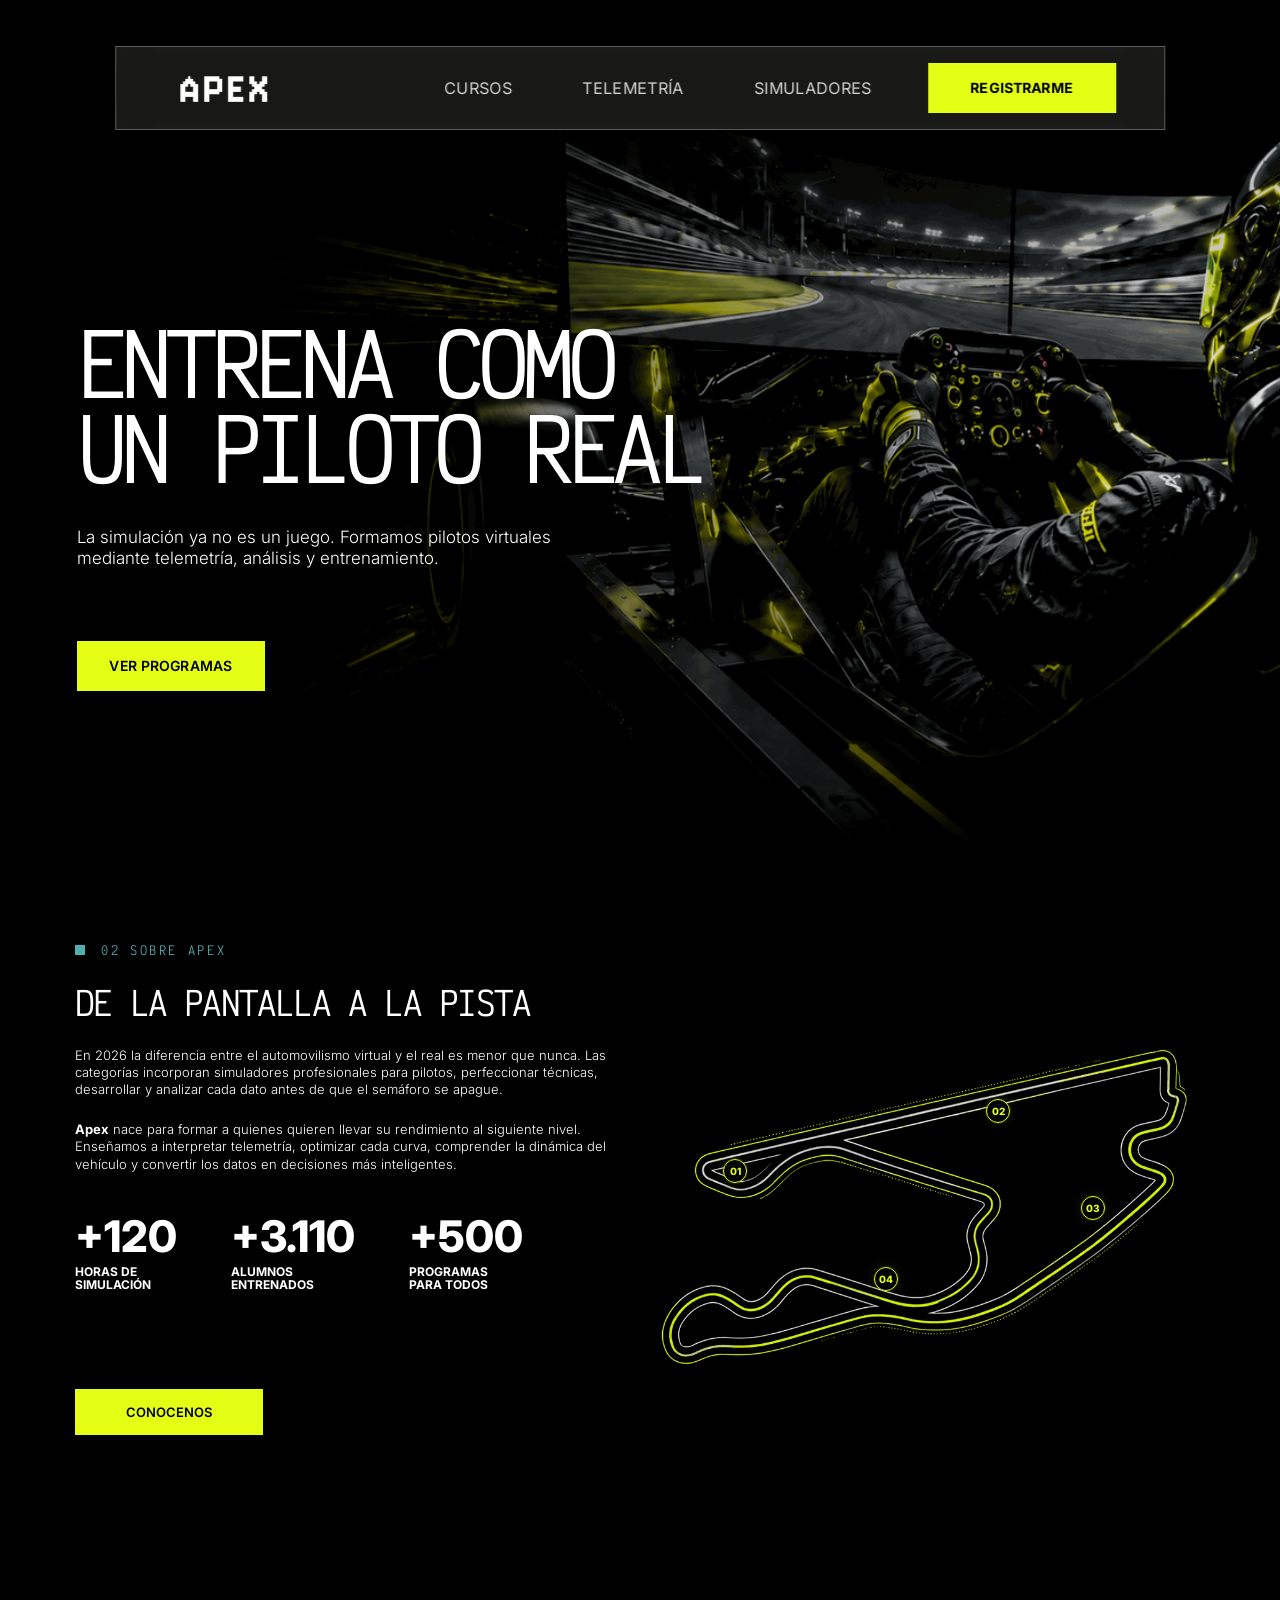
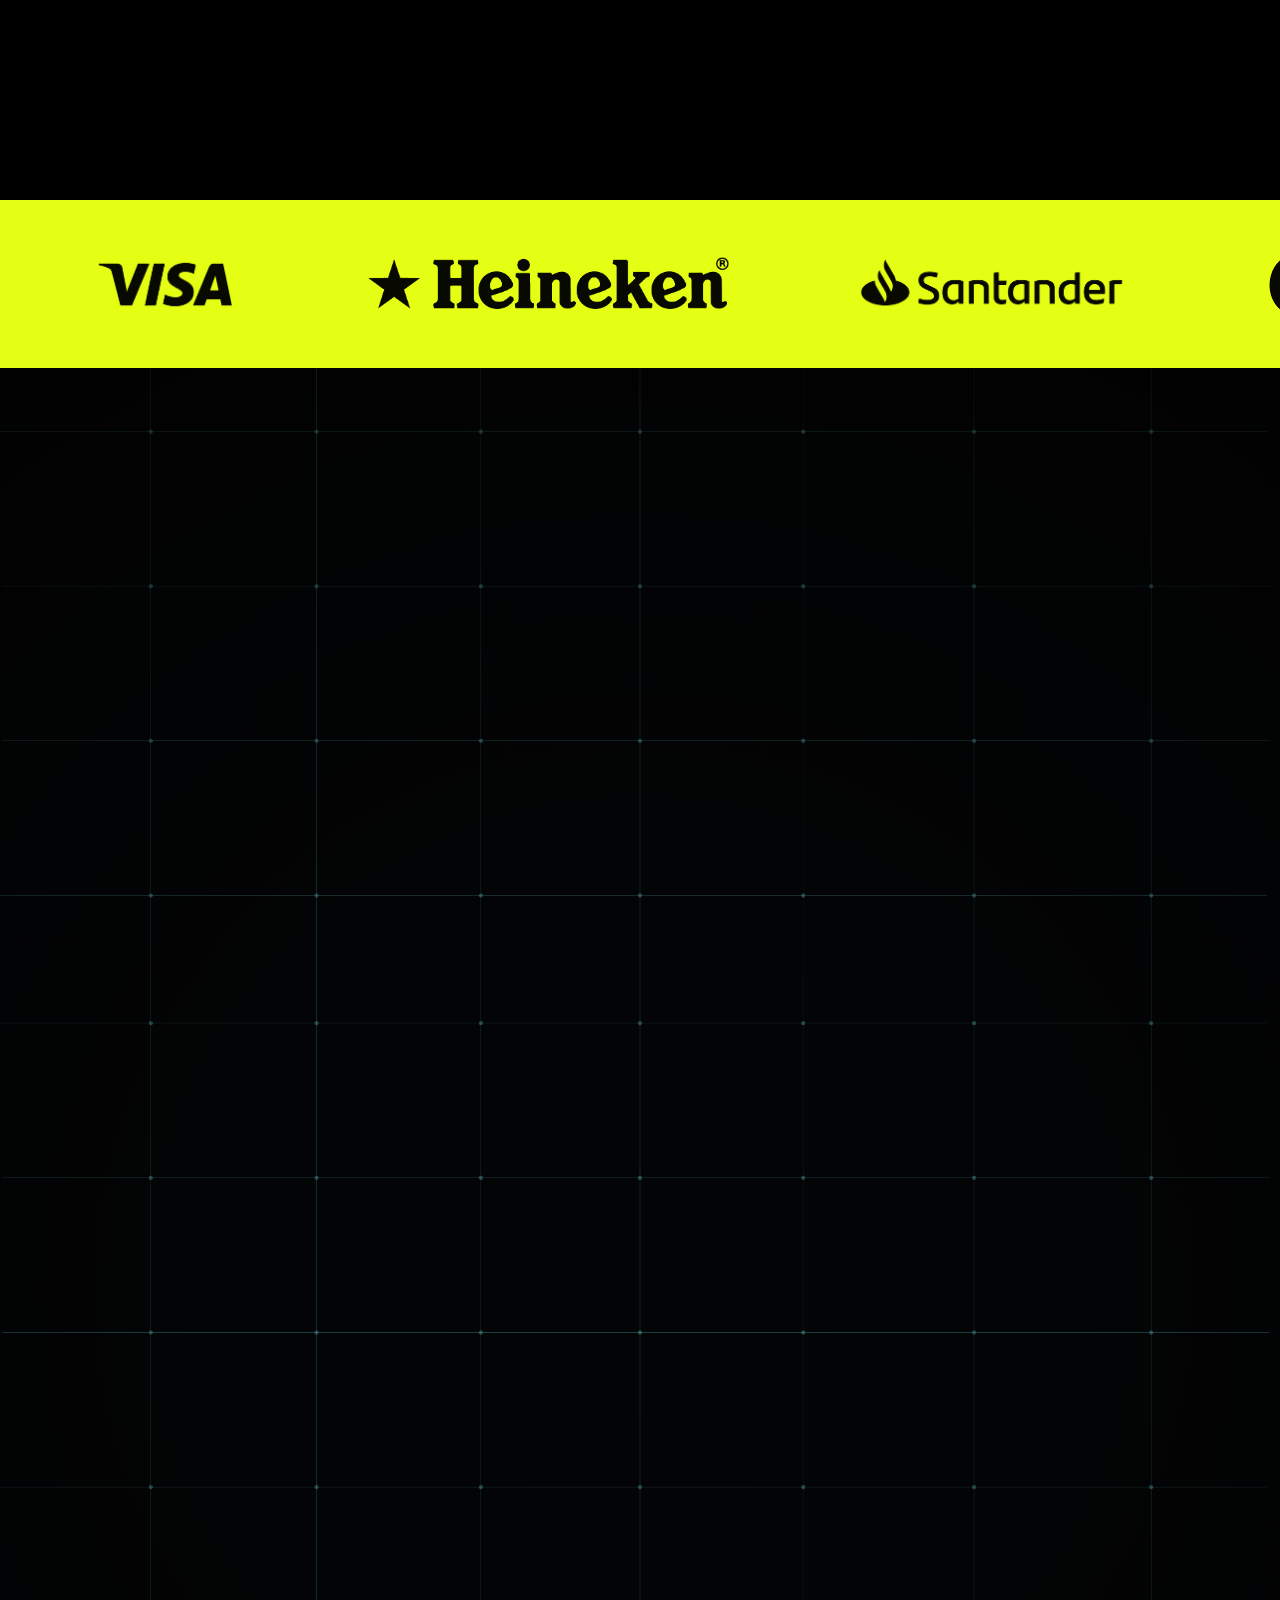
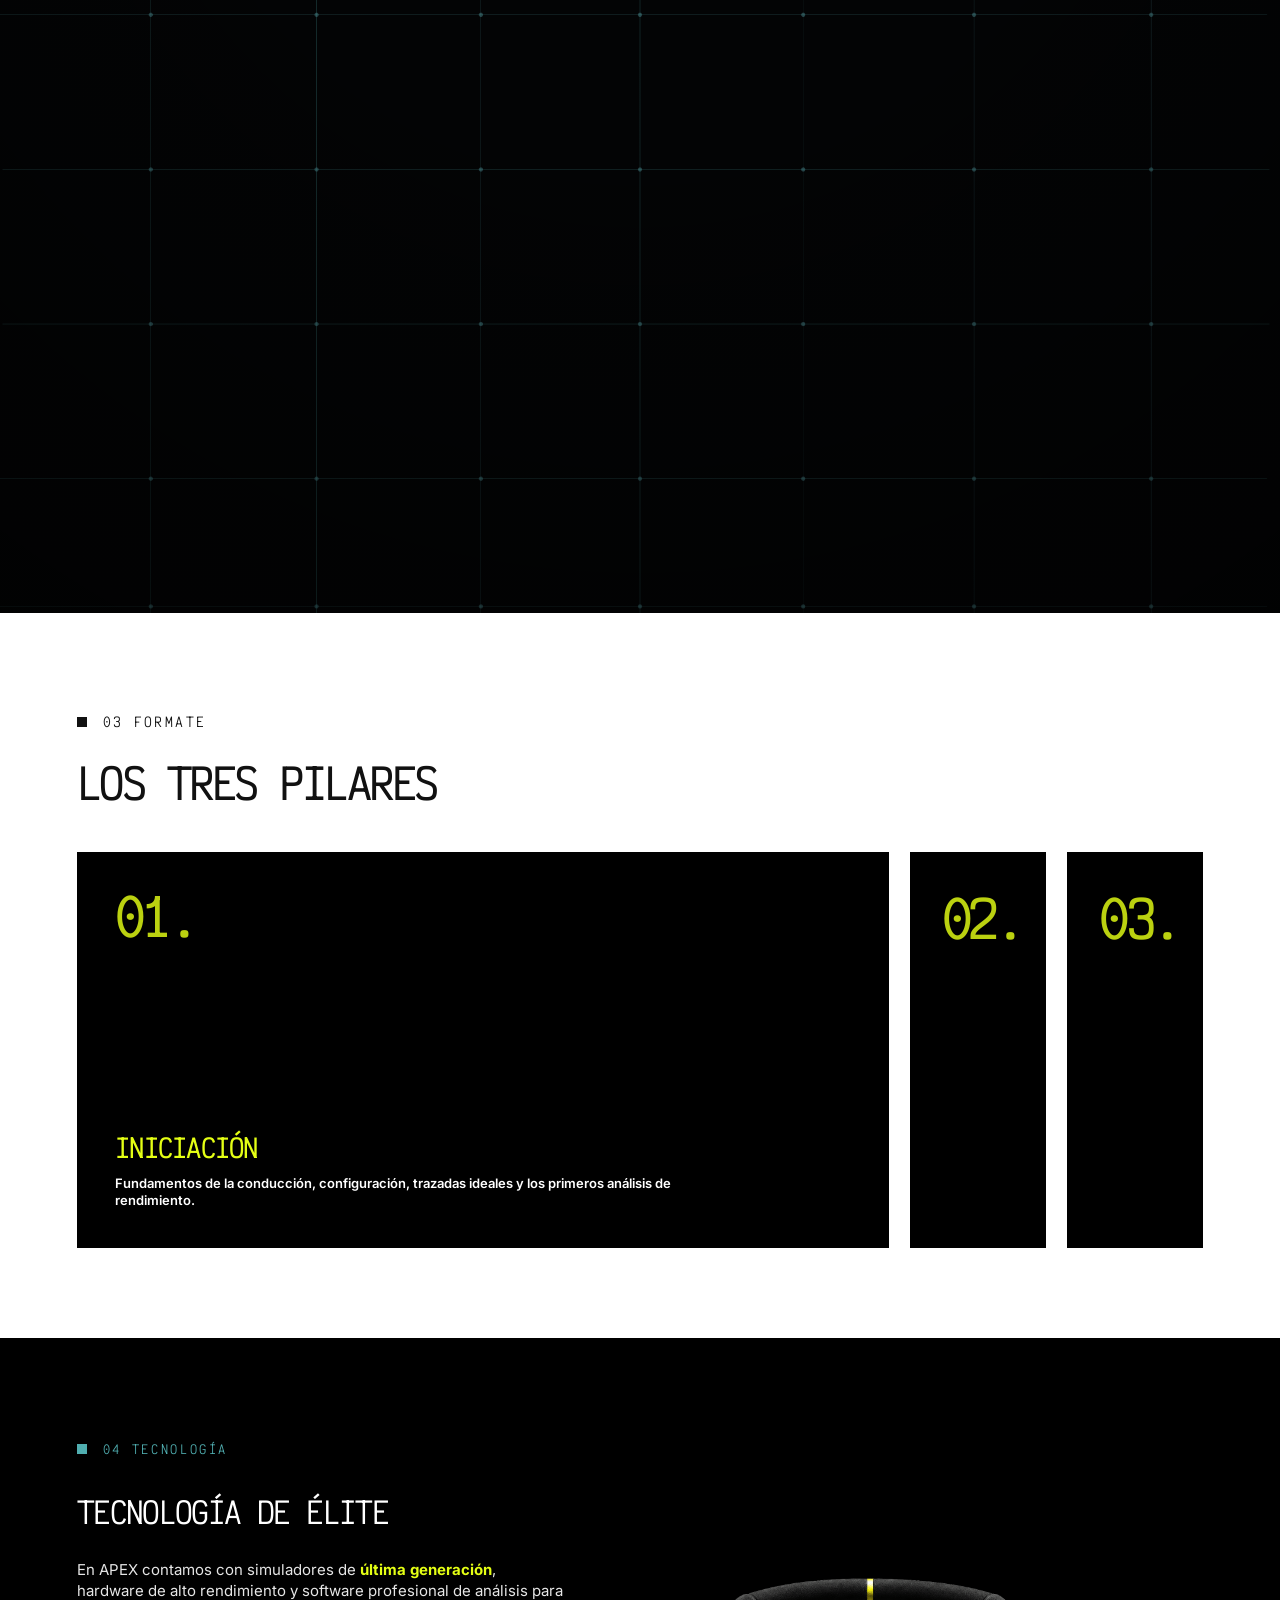
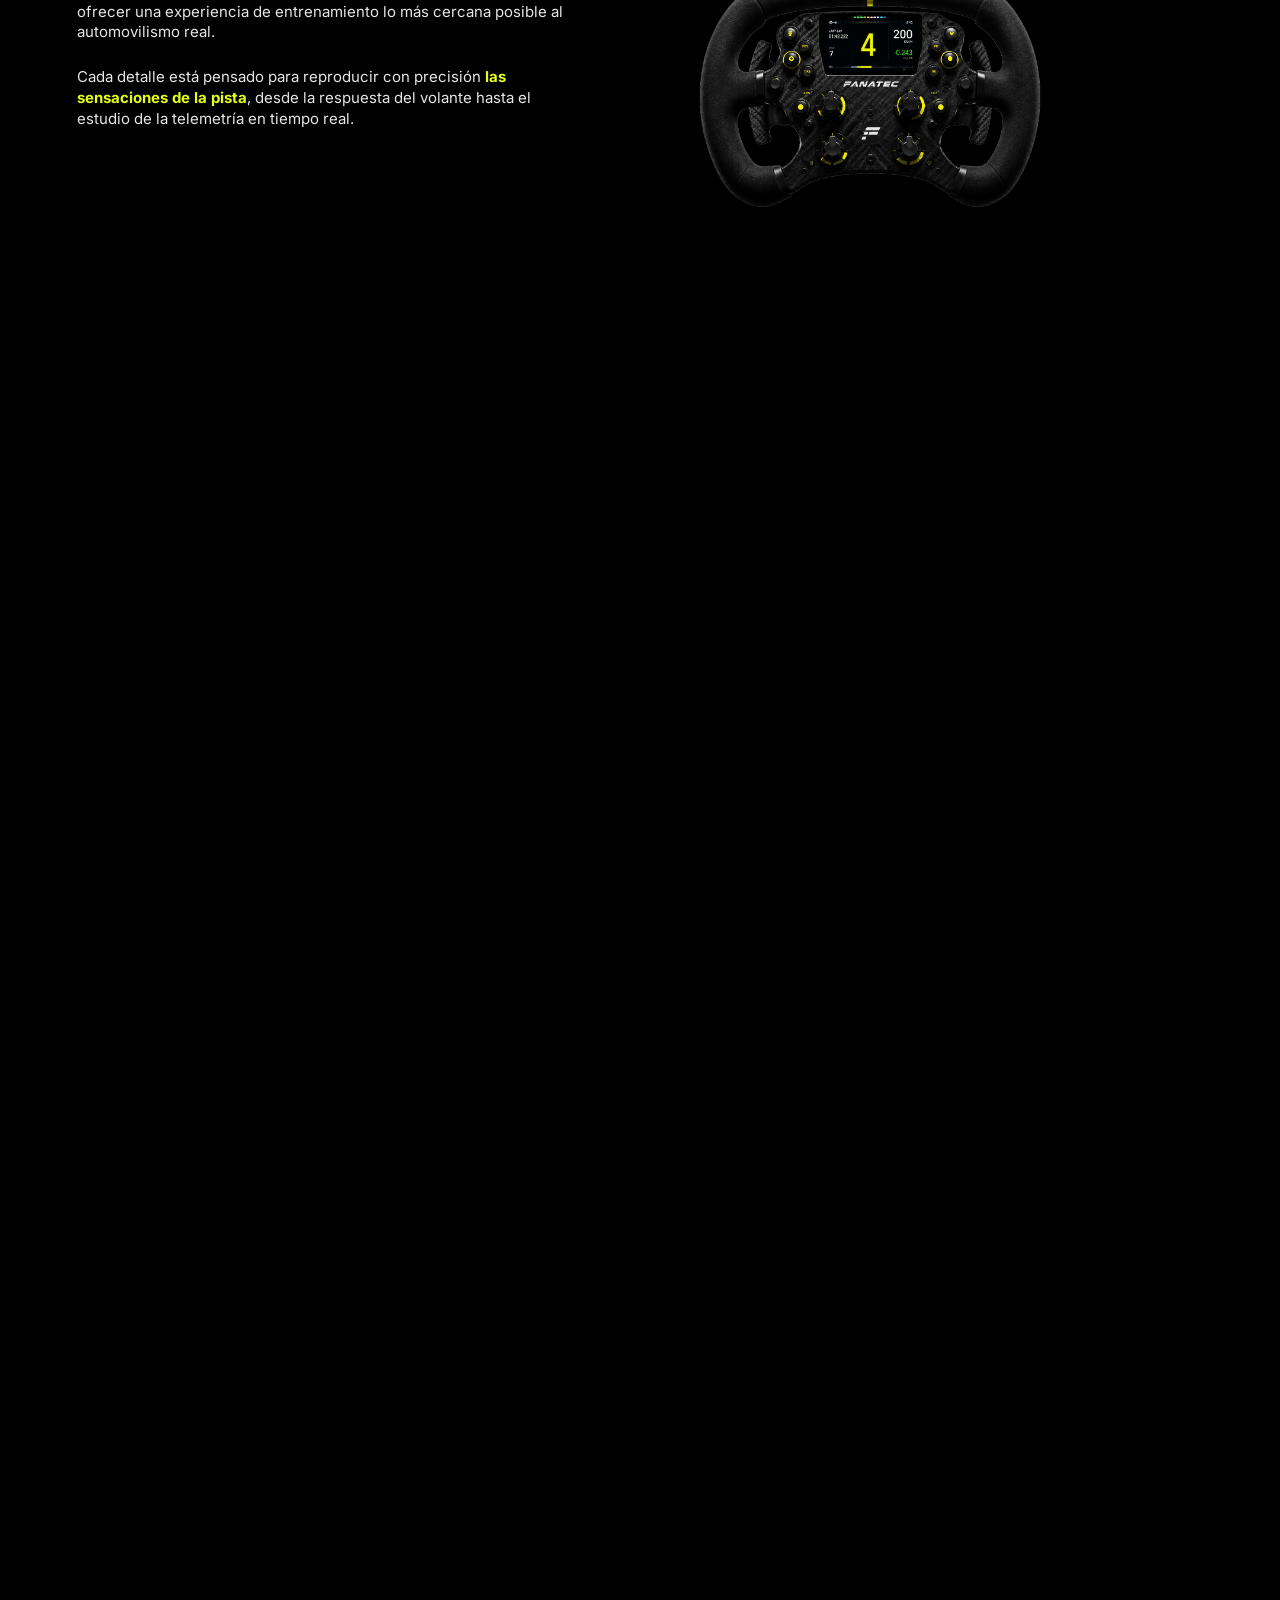
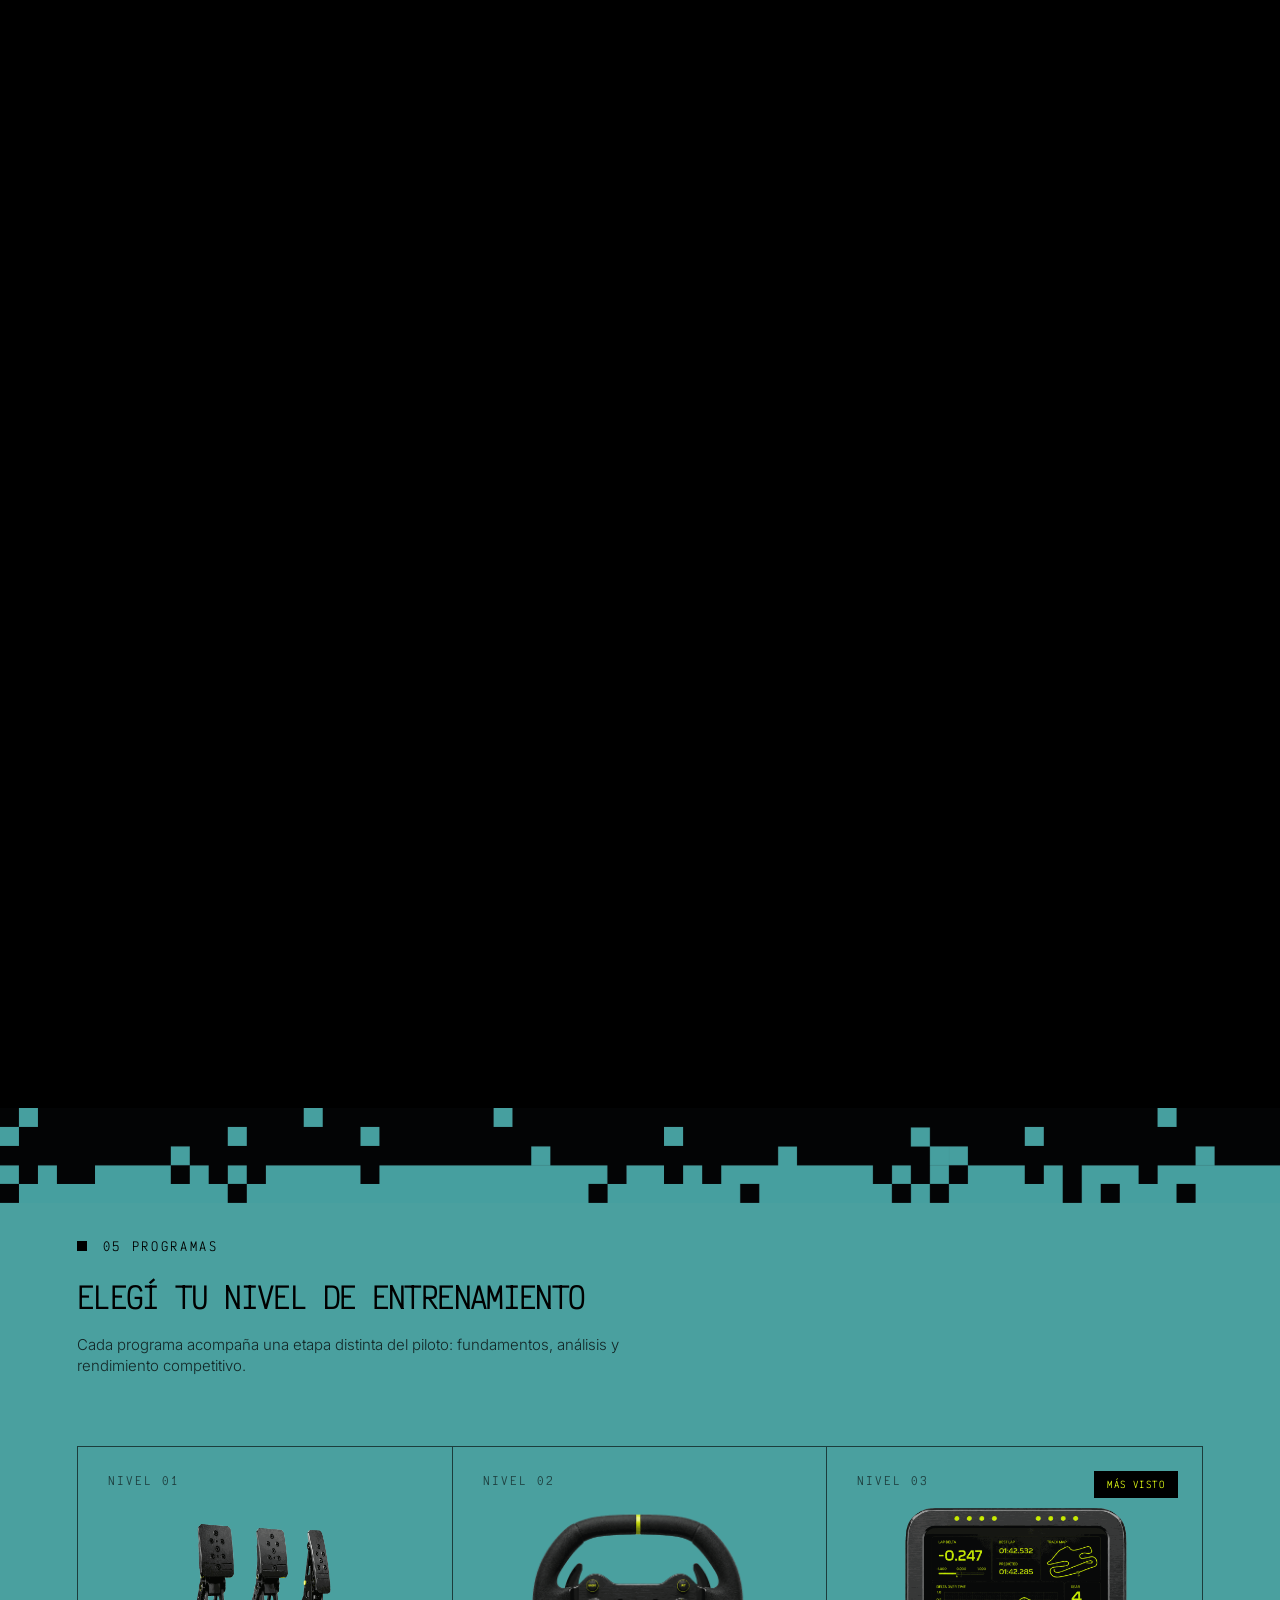
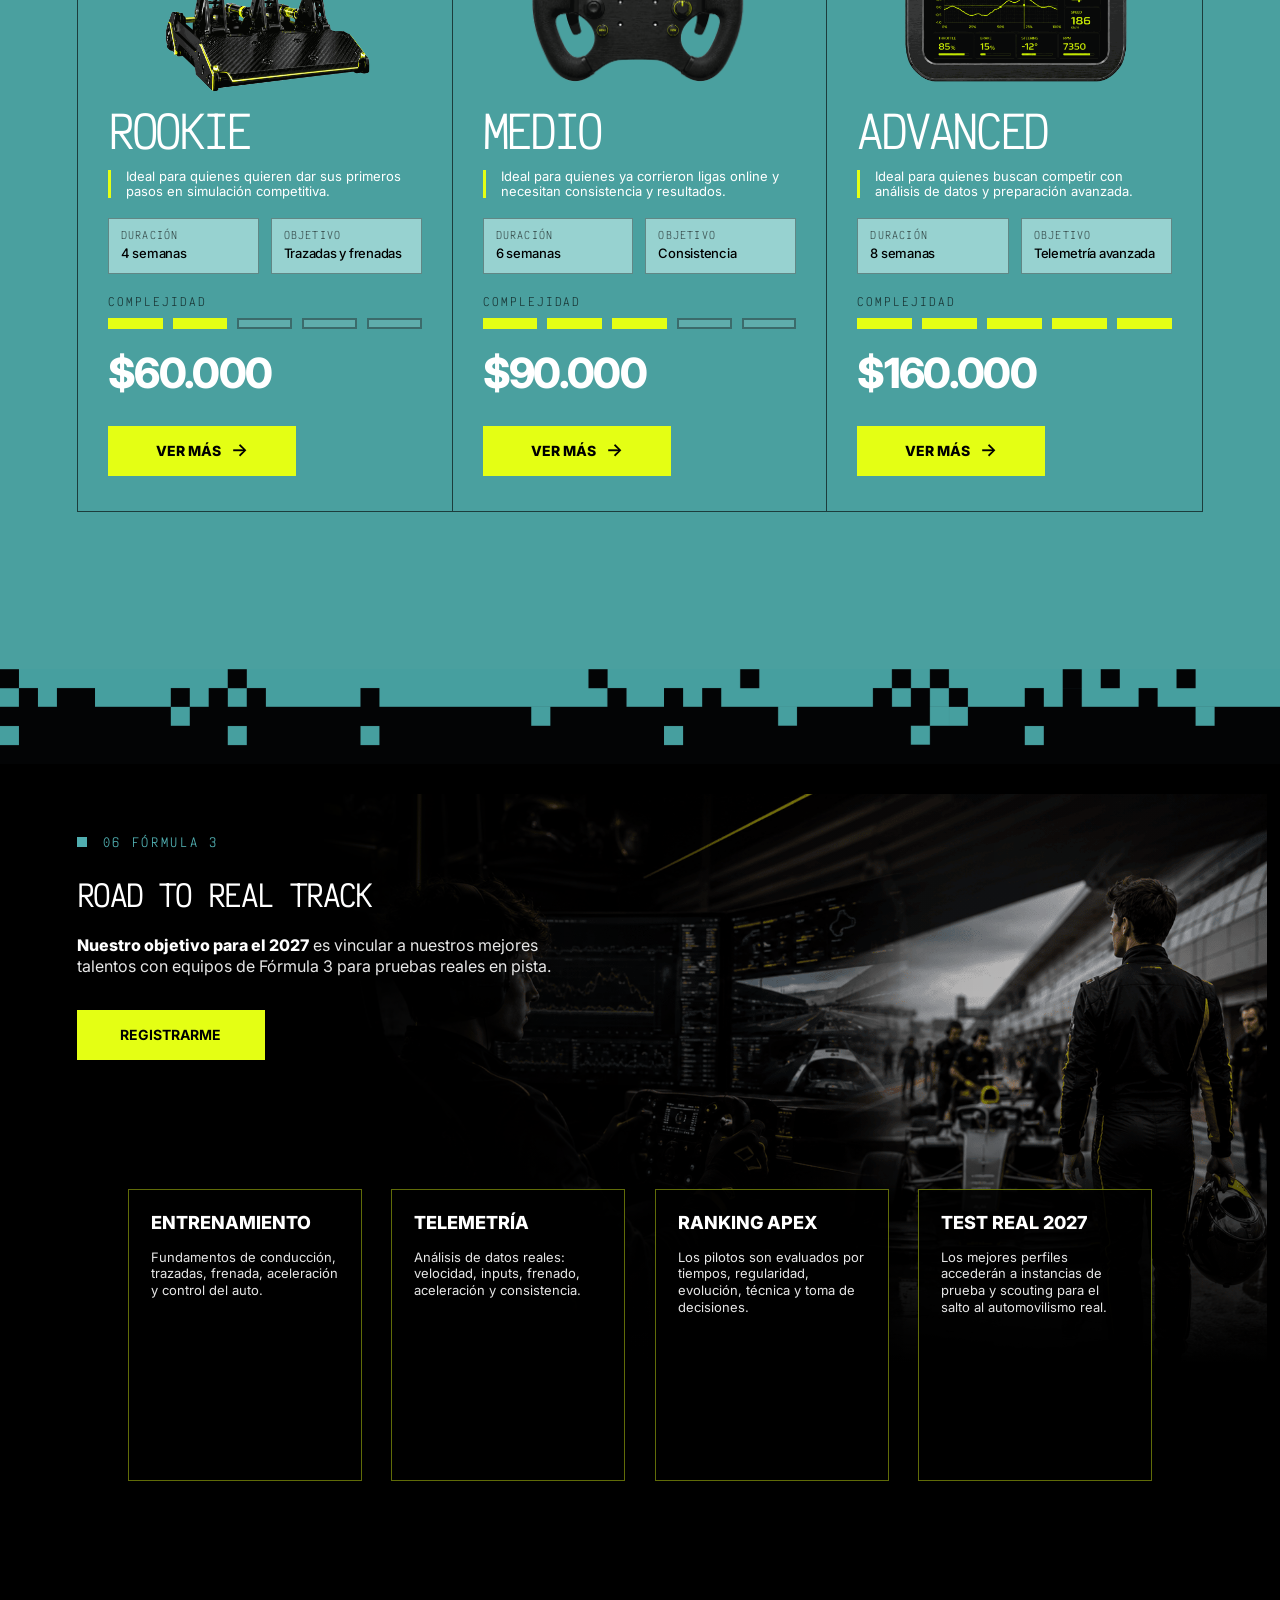
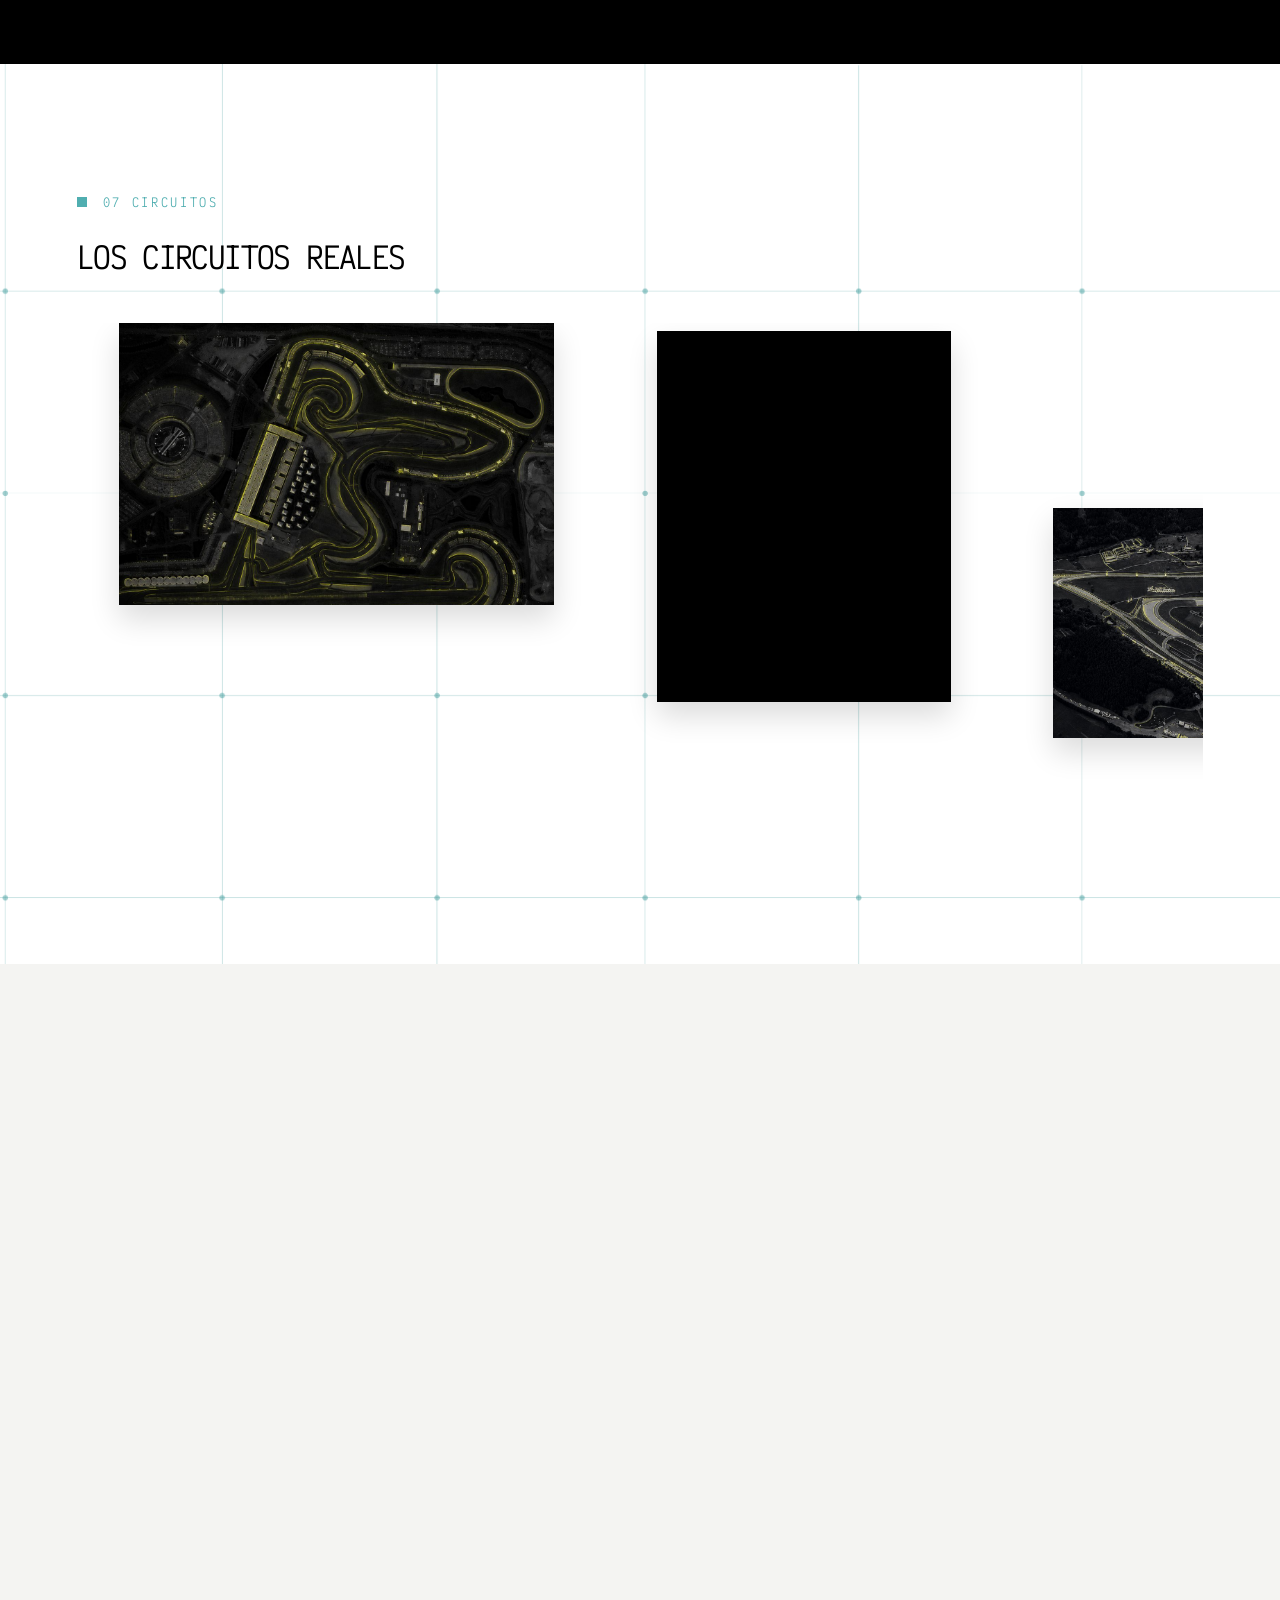
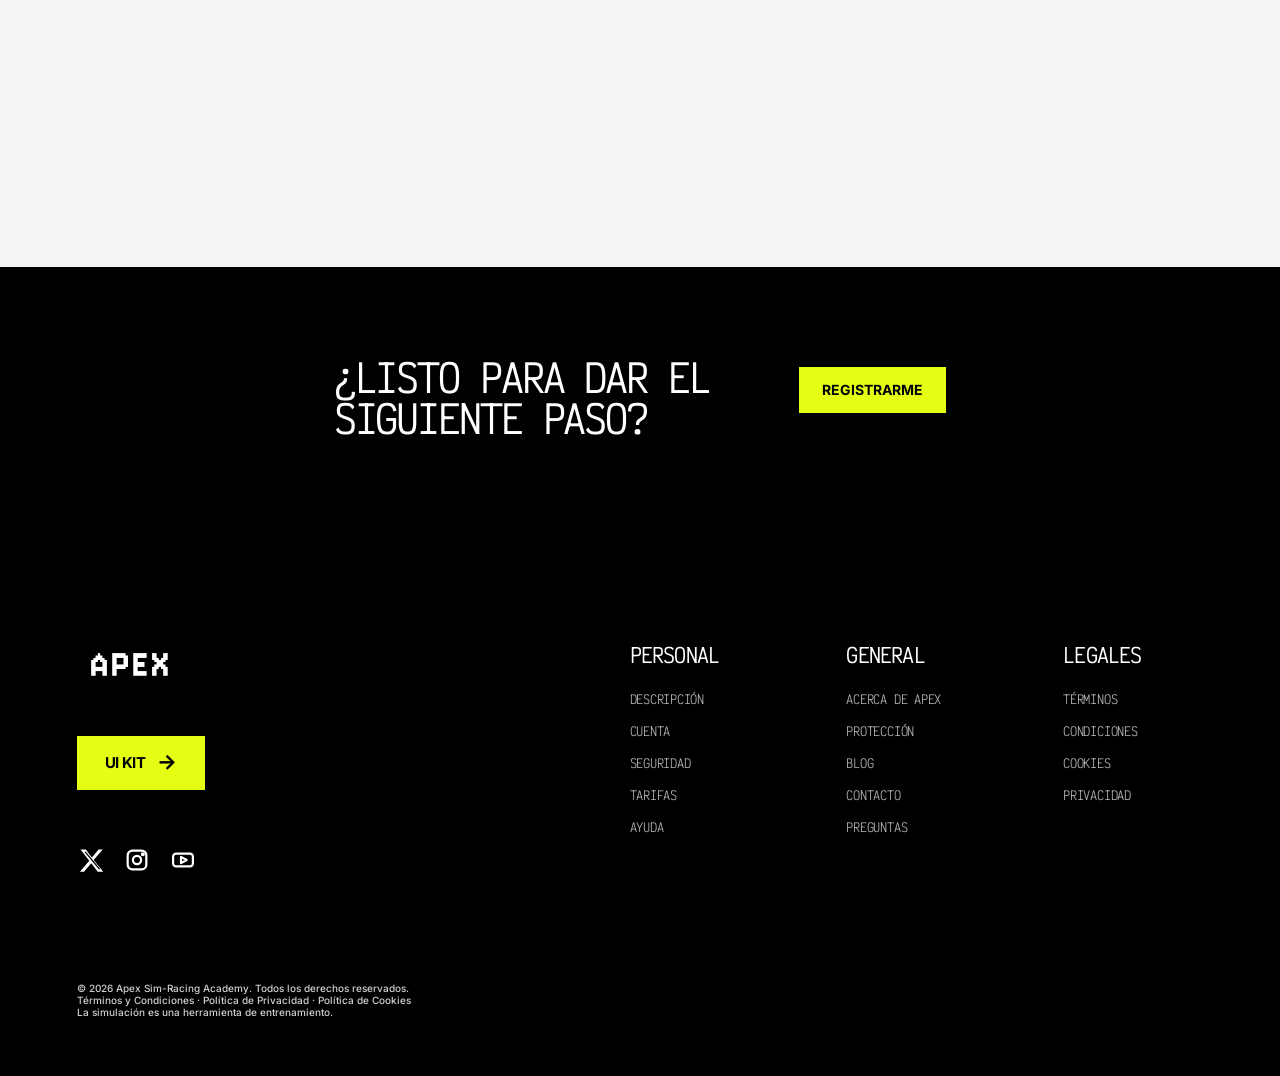
==== commit eca4b385: "Add files via upload" ====
--- a/index.html
+++ b/index.html
@@ -13,8 +13,8 @@
   <link rel="preload" as="image" href="./img/hero-home.png" media="(min-width: 701px)" fetchpriority="high">
   <link rel="preload" as="image" href="./img/hero-home-mobile.png" media="(max-width: 700px)" fetchpriority="high">
 
-  <link rel="stylesheet" href="./style.css?v=20260713">
-  <script src="./script.js?v=20260713" defer></script>
+  <link rel="stylesheet" href="./style.css?v=20260713-unified-grid">
+  <script src="./script.js?v=20260713-unified-grid" defer></script>
 </head>
 
 <body id="top">
--- a/style.css
+++ b/style.css
@@ -17827,3 +17827,2696 @@
 img {
   max-width: 100%;
 }
+
+
+/* =========================================================
+   BIBLIOTECA UI — estilos compartidos, aislados por página
+   Se activan con <body class="ui-kit-page">
+========================================================= */
+
+:root {
+  --black: #000000;
+  --dark: #1b1b1b;
+  --white: #ffffff;
+  --neon: #e4ff14;
+  --cyan: #50aeb0;
+  --grid: rgba(80, 174, 176, 0.22);
+  --font-title: 'Victor Mono', monospace;
+  --font-text: 'Inter', sans-serif;
+  --side: clamp(28px, 6vw, 76px);
+}
+
+* { box-sizing: border-box; margin: 0; padding: 0; }
+html { scroll-behavior: smooth; }
+body.ui-kit-page {
+  min-height: 100vh;
+  background-color: var(--black);
+  color: var(--white);
+  font-family: var(--font-text);
+  overflow-x: hidden;
+
+  /* Grilla de fondo igual al boceto */
+  background-image: url("./img/grilla(2).png");
+  background-repeat: repeat-y;
+  background-size: 100% auto;
+  background-position: top center;
+}
+
+a { color: inherit; text-decoration: none; }
+button { font: inherit; }
+
+.ui-kit-page .cursor-glow {
+  position: fixed;
+  width: 38px;
+  height: 38px;
+  border-radius: 50%;
+  pointer-events: none;
+  z-index: 99999;
+  transform: translate(-50%, -50%);
+  background: radial-gradient(circle, rgba(228,255,20,.85), rgba(228,255,20,.28) 42%, transparent 72%);
+  opacity: 0;
+  mix-blend-mode: screen;
+  transition: opacity .2s ease;
+}
+.ui-kit-page .cursor-glow.is-visible { opacity: 1; }
+
+.uk-navbar {
+  position: sticky;
+  top: 34px;
+  z-index: 50;
+  width: min(82vw, 1100px);
+  height: 84px;
+  margin: 34px auto 0;
+  padding: 0 42px;
+  display: flex;
+  align-items: center;
+  justify-content: space-between;
+  background: rgba(28,28,27,.92);
+  border: 1px solid rgba(255,255,255,.34);
+  backdrop-filter: blur(14px);
+  box-shadow: 0 24px 70px rgba(0,0,0,.6);
+}
+.uk-brand img { width: 118px; filter: invert(1) brightness(5); display: block; }
+.uk-nav-links { display: flex; gap: clamp(38px, 5vw, 74px); align-items: center; margin-left: auto; margin-right: 40px; }
+.uk-nav-links a {
+  font-size: 12px;
+  text-transform: uppercase;
+  color: rgba(255,255,255,.78);
+  transition: color .2s ease;
+}
+.uk-nav-links a:hover { color: var(--cyan); }
+
+.uk-btn {
+  display: inline-flex;
+  align-items: center;
+  justify-content: center;
+  height: 48px;
+  min-width: 150px;
+  padding: 0 22px;
+  background: var(--neon);
+  color: #000;
+  border: 1px solid var(--neon);
+  font-family: var(--font-text);
+  font-size: 14px;
+  line-height: 1;
+  font-weight: 800;
+  text-transform: uppercase;
+  cursor: pointer;
+  transition: transform .25s ease, box-shadow .25s ease;
+}
+.uk-btn:hover { transform: translateY(-3px); box-shadow: 0 0 26px rgba(228,255,20,.45); }
+.uk-btn-small { min-width: 164px; }
+
+.section-block {
+  width: min(1120px, calc(100% - var(--side) * 2));
+  margin: 0 auto;
+  padding: 112px 0;
+}
+.uk-hero { min-height: 520px; display: flex; flex-direction: column; justify-content: center; padding-top: 128px; }
+.breadcrumb {
+  margin-bottom: 84px;
+  font-family: var(--font-title);
+  font-size: 12px;
+  text-transform: uppercase;
+  letter-spacing: .04em;
+  color: rgba(255,255,255,.55);
+}
+.breadcrumb span { margin: 0 8px; color: var(--cyan); }
+.hero-grid { display: grid; grid-template-columns: 1fr 1fr; gap: 60px; align-items: start; }
+.uk-hero h1,
+.section-block h2 {
+  font-family: var(--font-title);
+  font-weight: 500;
+  text-transform: uppercase;
+  letter-spacing: -.065em;
+}
+.uk-hero h1 { font-size: clamp(54px, 6vw, 78px); line-height: .98; max-width: 720px; }
+.uk-hero p,
+.section-lead { max-width: 520px; color: rgba(255,255,255,.84); font-size: 15px; line-height: 1.35; font-weight: 300; }
+.uk-hero p { margin-top: 30px; }
+.hero-marker { width: 18px; height: 18px; background: var(--neon); justify-self: end; margin-top: 20px; }
+.section-label { display: flex; align-items: center; gap: 16px; margin-bottom: 62px; }
+.section-label span { width: 8px; height: 8px; background: var(--cyan); flex: 0 0 8px; }
+.section-label p { font-family: var(--font-title); font-size: 11px; letter-spacing: .2em; color: var(--cyan); text-transform: uppercase; }
+.section-block h2 { font-size: clamp(40px, 4vw, 64px); line-height: .96; margin-bottom: 28px; }
+.section-lead { margin-bottom: 76px; }
+
+.type-system { display: grid; grid-template-columns: 220px 1fr; gap: 40px; }
+.type-info-list { display: grid; gap: 56px; }
+.type-info-list h3 { font-size: 13px; line-height: 1; text-transform: uppercase; margin-bottom: 8px; font-weight: 900; }
+.type-info-list p { font-size: 10px; line-height: 1.12; color: rgba(255,255,255,.8); font-weight: 500; }
+.type-samples { display: grid; gap: 44px; }
+.sample-row { min-height: 66px; display: flex; align-items: center; }
+.sample-hero-title span { font-family: var(--font-title); font-size: clamp(42px, 4.9vw, 76px); line-height: .96; letter-spacing: -.07em; text-transform: uppercase; }
+.sample-detail-title span { font-family: var(--font-title); font-size: clamp(40px, 4vw, 62px); line-height: 1; letter-spacing: -.07em; text-transform: uppercase; }
+.sample-body span, .sample-text-base span { max-width: 460px; font-size: 16px; line-height: 1.34; color: rgba(255,255,255,.86); font-weight: 300; }
+.sample-section-title span { font-family: var(--font-title); font-size: clamp(28px, 3vw, 44px); letter-spacing: -.05em; text-transform: uppercase; }
+.sample-tag span { font-family: var(--font-title); color: var(--cyan); letter-spacing: .18em; text-transform: uppercase; font-size: 12px; }
+.mini-navbar { display: flex; align-items: center; gap: 46px; padding: 18px 22px; background: rgba(28,28,27,.92); border: 1px solid rgba(255,255,255,.28); }
+.mini-navbar a { font-size: 10px; text-transform: uppercase; color: rgba(255,255,255,.7); }
+.mini-navbar button,
+.sample-buttons button { background: var(--neon); border: 1px solid var(--neon); color: #000; height: 42px; padding: 0 18px; text-transform: uppercase; font-size: 13px; font-weight: 800; }
+.sample-buttons { gap: 24px; }
+
+.color-grid { display: grid; grid-template-columns: repeat(4, 1fr); align-items: end; }
+.color-card { min-height: 270px; display: flex; flex-direction: column; justify-content: space-between; padding: 18px; border: 1px solid rgba(255,255,255,.18); color: #000; }
+.color-card span { font-size: 12px; font-weight: 500; }
+.color-card h3 { font-size: 20px; text-transform: uppercase; margin-bottom: 8px; }
+.color-card p { font-size: 11px; line-height: 1.18; max-width: 210px; }
+.color-card.neon { background: var(--neon); }
+.color-card.cyan { background: var(--cyan); }
+.color-card.white { background: #fff; }
+.color-card.black { background: #000; color: #fff; border-color: rgba(255,255,255,.25); }
+
+.cards-group { margin-top: 54px; }
+.cards-group-head { display: flex; align-items: flex-end; justify-content: space-between; gap: 24px; margin-bottom: 24px; }
+.cards-group-head span { font-family: var(--font-title); color: var(--cyan); font-size: 12px; letter-spacing: .18em; text-transform: uppercase; }
+.cards-group-head p { margin: 0; max-width: 380px; font-size: 12px; line-height: 1.28; color: rgba(255,255,255,.64); }
+
+.real-course-grid { display: grid; grid-template-columns: repeat(3, minmax(0, 1fr)); border: 1px solid rgba(255,255,255,.22); background: rgba(0,0,0,.22); }
+.real-course-card { position: relative; min-height: 470px; padding: 32px; border-right: 1px solid rgba(255,255,255,.22); display: flex; flex-direction: column; justify-content: space-between; overflow: hidden; background: rgba(255,255,255,.015); }
+.real-course-card:last-child { border-right: 0; }
+.real-course-featured { background: rgba(255,255,255,.055); }
+.real-course-badge { position: absolute; top: 22px; right: 22px; padding: 8px 12px; background: #000; color: #fff; border: 1px solid rgba(255,255,255,.3); font-family: var(--font-title); font-size: 9px; line-height: 1; letter-spacing: .16em; text-transform: uppercase; z-index: 2; }
+.real-course-image { height: 205px; display: flex; align-items: center; justify-content: center; }
+.real-course-image img { max-width: 86%; max-height: 100%; object-fit: contain; filter: drop-shadow(0 20px 22px rgba(0,0,0,.4)); }
+.real-course-content h3 { margin: 0 0 16px; font-family: var(--font-title); font-size: clamp(24px, 2.15vw, 34px); line-height: 1; letter-spacing: -.055em; text-transform: uppercase; font-weight: 500; color: #fff; }
+.real-course-content p { max-width: 335px; margin: 0 0 18px; font-size: 14px; line-height: 1.2; color: #fff; }
+.real-course-content strong { display: block; margin-bottom: 28px; font-size: clamp(34px, 3.25vw, 48px); line-height: 1; font-weight: 800; letter-spacing: -.04em; color: #fff; }
+.real-course-content a { width: 150px; height: 50px; display: inline-flex; align-items: center; justify-content: center; gap: 8px; background: var(--neon); color: #000; font-size: 14px; line-height: 1; font-weight: 700; text-transform: uppercase; }
+
+.real-advanced-grid { display: grid; grid-template-columns: minmax(330px, .92fr) minmax(480px, 1.4fr); gap: 34px; }
+.real-price-card, .real-info-card, .real-discount-card { background: rgba(0,0,0,.78); border: 1px solid rgba(255,255,255,.32); }
+.real-price-card { min-height: 520px; padding: 42px; display: flex; flex-direction: column; }
+.real-price-label { margin: 0 0 28px; font-family: var(--font-title); font-size: 24px; line-height: 1; color: rgba(255,255,255,.86); }
+.real-price-card > strong { display: block; margin-bottom: 44px; font-size: clamp(52px, 5vw, 82px); line-height: .92; letter-spacing: -.055em; font-weight: 800; color: #fff; }
+.real-price-card ul { list-style: none; margin: 0 0 42px; padding: 0; }
+.real-price-card li { position: relative; padding-left: 24px; margin-bottom: 10px; font-size: 15px; line-height: 1.25; color: rgba(255,255,255,.82); }
+.real-price-card li::before { content: "→"; position: absolute; left: 0; top: 0; color: var(--neon); font-weight: 700; }
+.real-price-card a { margin-top: auto; width: 150px; height: 50px; display: inline-flex; align-items: center; justify-content: center; background: var(--neon); color: #000; font-size: 14px; font-weight: 700; text-transform: uppercase; }
+.real-advanced-side { display: grid; grid-template-columns: repeat(2, 1fr); gap: 24px; }
+.real-info-card { min-height: 248px; padding: 30px; display: flex; flex-direction: column; align-items: center; justify-content: center; text-align: center; }
+.real-info-card img { width: 118px; height: 118px; object-fit: contain; margin-bottom: 28px; }
+.real-info-card h3 { margin: 0 0 12px; font-family: var(--font-title); font-size: 25px; line-height: 1; letter-spacing: -.045em; font-weight: 400; text-transform: none; }
+.real-info-card p { margin: 0; font-family: var(--font-title); font-size: 23px; line-height: 1; letter-spacing: -.04em; color: #fff; }
+.real-discount-card { grid-column: 1 / -1; min-height: 138px; padding: 30px 36px; display: flex; align-items: center; justify-content: space-between; gap: 28px; }
+.real-discount-card > div:first-child { display: flex; align-items: center; gap: 22px; }
+.real-discount-card strong { font-size: clamp(54px, 5vw, 80px); line-height: .9; letter-spacing: -.055em; font-weight: 800; }
+.real-discount-card p { margin: 0; font-family: var(--font-title); font-size: 25px; line-height: 1; letter-spacing: -.04em; text-transform: uppercase; }
+.real-discount-card p span, .real-discount-card > div:last-child > span { display: block; margin-bottom: 8px; font-family: var(--font-text); font-size: 15px; letter-spacing: .04em; text-transform: uppercase; color: #fff; }
+.real-discount-card > div:last-child { min-width: 170px; padding-left: 30px; border-left: 1px solid rgba(255,255,255,.32); }
+.real-discount-card b { font-size: 20px; font-weight: 400; }
+
+.real-testimonial-grid { display: grid; grid-template-columns: repeat(2, minmax(0, 1fr)); gap: 24px; }
+.real-testimonial-card { min-height: 300px; padding: 30px; background: rgba(0,0,0,.78); border: 1px solid rgba(255,255,255,.24); display: flex; flex-direction: column; justify-content: space-between; }
+.real-testimonial-card > span { display: block; margin-bottom: 34px; font-family: var(--font-title); font-size: 28px; line-height: 1; letter-spacing: -.055em; color: var(--neon); }
+.real-testimonial-card > p { margin: 0 0 34px; max-width: 460px; font-size: 18px; line-height: 1.28; font-weight: 300; color: rgba(255,255,255,.88); }
+.real-testimonial-card h3 { margin: 0 0 5px; font-family: var(--font-text); font-size: 18px; line-height: 1; font-weight: 500; text-transform: none; }
+.real-testimonial-card small { font-size: 12px; line-height: 1; text-transform: uppercase; letter-spacing: .08em; color: rgba(255,255,255,.55); }
+
+.image-treatment-grid { display: grid; grid-template-columns: repeat(4, 1fr); gap: 22px; }
+.image-card { min-height: 390px; border: 1px solid rgba(255,255,255,.2); background: rgba(6,6,6,.88); overflow: hidden; }
+.image-card img { width: 100%; height: 250px; object-fit: cover; display: block; filter: grayscale(1) contrast(1.15) brightness(.72); transition: filter .3s ease, transform .3s ease; }
+.image-card:hover img { filter: grayscale(.2) contrast(1.15) brightness(.9); transform: scale(1.04); }
+.image-product img { object-fit: contain; padding: 26px; background: radial-gradient(circle, rgba(228,255,20,.18), transparent 50%); }
+.image-card h3 { margin: 18px 18px 8px; font-size: 13px; text-transform: uppercase; color: var(--neon); }
+.image-card p { margin: 0 18px 20px; font-size: 12px; line-height: 1.3; color: rgba(255,255,255,.75); }
+
+.interaction-grid { display: grid; grid-template-columns: repeat(4, 1fr); gap: 22px; }
+.interaction-card { min-height: 300px; border: 1px solid rgba(255,255,255,.2); background: rgba(6,6,6,.9); padding: 18px; }
+.interaction-card h3 { font-size: 14px; text-transform: uppercase; margin-bottom: 18px; }
+.interaction-card p { margin-top: 18px; font-size: 12px; color: rgba(255,255,255,.72); line-height: 1.32; }
+.demo-window { height: 150px; border: 1px solid rgba(80,174,176,.35); background: rgba(255,255,255,.03); position: relative; overflow: hidden; }
+.centered { display: flex; align-items: center; justify-content: center; }
+.reveal-demo span { position: absolute; left: 28px; bottom: 28px; width: 75%; height: 70px; background: linear-gradient(90deg, rgba(228,255,20,.88), rgba(80,174,176,.5)); animation: revealBox 2.2s ease infinite; }
+@keyframes revealBox { 0% { opacity: 0; transform: translateY(30px); filter: blur(8px); } 50%, 100% { opacity: 1; transform: translateY(0); filter: blur(0); } }
+.circuit-demo button { position: absolute; width: 30px; height: 30px; border-radius: 50%; border: 1px solid var(--neon); background: #000; color: var(--neon); font-size: 11px; font-weight: 800; }
+.circuit-demo button:first-of-type { left: 32px; top: 58px; }
+.circuit-demo button:nth-of-type(2) { right: 58px; top: 36px; }
+.demo-track-line { position: absolute; left: 24px; right: 24px; top: 76px; height: 2px; background: var(--neon); transform: rotate(-12deg); box-shadow: 0 0 16px rgba(228,255,20,.55); }
+.demo-popup { position: absolute; right: 20px; bottom: 18px; border: 1px solid var(--cyan); padding: 10px; font-size: 11px; background: #000; color: var(--neon); }
+.wheel-demo img { position: absolute; width: 88%; left: 6%; top: 36px; filter: grayscale(1) contrast(1.1); }
+.wheel-demo span { position: absolute; width: 12px; height: 12px; background: var(--cyan); box-shadow: 0 0 14px var(--cyan); }
+.wheel-demo span:nth-of-type(1) { left: 47%; top: 52%; }
+.wheel-demo span:nth-of-type(2) { left: 32%; top: 60%; }
+.wheel-demo span:nth-of-type(3) { left: 62%; top: 60%; }
+.wheel-demo span:nth-of-type(4) { left: 50%; top: 72%; }
+.wide-card { grid-column: span 4; }
+.gallery-demo { display: grid; grid-template-columns: 42px 1fr 42px; gap: 14px; align-items: center; }
+.gallery-demo button { height: 42px; background: transparent; border: 1px solid rgba(255,255,255,.25); color: #fff; font-size: 22px; }
+.gallery-strip { display: flex; gap: 14px; overflow: hidden; scroll-behavior: smooth; }
+.gallery-strip img { min-width: 220px; height: 128px; object-fit: cover; filter: grayscale(1) brightness(.7); border: 1px solid rgba(255,255,255,.15); }
+
+.uk-footer { width: min(1120px, calc(100% - var(--side) * 2)); margin: 80px auto 120px; padding-top: 40px; border-top: 1px solid rgba(255,255,255,.16); display: flex; align-items: center; justify-content: space-between; }
+.uk-footer img { width: 120px; filter: invert(1) brightness(5); }
+.ui-kit-page .reveal { opacity: 0; transform: translateY(34px); transition: opacity .75s ease, transform .75s cubic-bezier(.22,1,.36,1); }
+.ui-kit-page .reveal.is-visible { opacity: 1; transform: translateY(0); }
+
+@media (max-width: 900px) {
+  body.ui-kit-page { background-size: 190% auto; background-position: top center; }
+  .uk-navbar { width: calc(100% - 36px); height: 78px; padding: 0 24px; top: 20px; }
+  .uk-brand img { width: 96px; }
+  .uk-nav-links { display: none; }
+  .uk-btn-small { min-width: 150px; height: 48px; }
+  .section-block { width: calc(100% - 44px); padding: 80px 0; }
+  .uk-hero { min-height: 540px; padding-top: 120px; }
+  .hero-grid { grid-template-columns: 1fr; }
+  .uk-hero h1 { font-size: clamp(42px, 12vw, 58px); }
+  .section-block h2 { font-size: clamp(34px, 10vw, 48px); }
+  .type-system { grid-template-columns: 1fr; gap: 54px; }
+  .type-info-list { grid-template-columns: repeat(2, 1fr); gap: 28px; }
+  .sample-hero-title span { font-size: 38px; }
+  .mini-navbar { gap: 18px; overflow: auto; }
+  .color-grid, .cards-showcase, .image-treatment-grid, .interaction-grid { grid-template-columns: 1fr; }
+  .color-card { min-height: 210px; }
+  .cards-showcase { gap: 18px; }
+  .ui-card { min-height: 230px; }
+  .wide-card { grid-column: span 1; }
+  .uk-footer { flex-direction: column; gap: 28px; align-items: flex-start; width: calc(100% - 44px); }
+}
+
+
+@media (max-width: 900px) {
+  .cards-group-head { align-items: flex-start; flex-direction: column; }
+  .real-course-grid, .real-advanced-grid, .real-testimonial-grid { grid-template-columns: 1fr; }
+  .real-course-card { border-right: 0; border-bottom: 1px solid rgba(255,255,255,.22); }
+  .real-course-card:last-child { border-bottom: 0; }
+  .real-advanced-side { grid-template-columns: 1fr; }
+  .real-discount-card { flex-direction: column; align-items: flex-start; }
+  .real-discount-card > div:last-child { border-left: 0; padding-left: 0; }
+}
+
+
+/* =========================
+   INTERACCIONES REALES
+========================= */
+.real-interaction-grid {
+  display: grid;
+  grid-template-columns: repeat(2, minmax(0, 1fr));
+  gap: 28px;
+}
+
+.real-interaction-card {
+  min-height: 470px;
+  padding: 26px;
+  border: 1px solid rgba(255,255,255,.22);
+  background: rgba(0,0,0,.82);
+  display: grid;
+  grid-template-rows: auto 1fr;
+  gap: 24px;
+  overflow: hidden;
+}
+
+.real-interaction-copy span {
+  display: block;
+  margin-bottom: 12px;
+  font-family: var(--font-title);
+  font-size: 18px;
+  line-height: 1;
+  color: var(--neon);
+}
+
+.real-interaction-copy h3 {
+  margin: 0 0 12px;
+  font-family: var(--font-title);
+  font-size: clamp(22px, 1.7vw, 32px);
+  line-height: 1;
+  letter-spacing: -.055em;
+  text-transform: uppercase;
+  font-weight: 500;
+}
+
+.real-interaction-copy p {
+  max-width: 520px;
+  margin: 0;
+  font-size: 14px;
+  line-height: 1.35;
+  font-weight: 300;
+  color: rgba(255,255,255,.78);
+}
+
+.real-loader-demo,
+.real-circuit-demo,
+.real-wheel-demo,
+.real-program-demo,
+.real-coach-demo,
+.real-gallery-demo {
+  position: relative;
+  min-height: 270px;
+  border: 1px solid rgba(80,174,176,.34);
+  background: rgba(255,255,255,.025);
+  overflow: hidden;
+}
+
+.real-loader-demo {
+  display: flex;
+  align-items: center;
+  justify-content: center;
+  background: #000;
+}
+
+.real-loader-demo img {
+  width: 128px;
+  filter: invert(1) brightness(5);
+  animation: realLoaderPulse 1.35s ease-in-out infinite;
+}
+
+@keyframes realLoaderPulse {
+  0%, 100% { opacity: .55; transform: scale(.96); }
+  50% { opacity: 1; transform: scale(1); }
+}
+
+.real-circuit-demo {
+  padding: 24px;
+}
+
+.real-circuit-demo img {
+  position: absolute;
+  width: 92%;
+  left: 4%;
+  top: 20%;
+  filter: contrast(1.05) brightness(.95);
+}
+
+.real-circuit-demo button {
+  position: absolute;
+  width: 26px;
+  height: 26px;
+  border-radius: 50%;
+  border: 1.5px solid var(--neon);
+  background: #000;
+  color: var(--neon);
+  font-size: 10px;
+  font-weight: 800;
+  z-index: 3;
+  cursor: pointer;
+}
+
+.real-circuit-demo button.is-active,
+.real-circuit-demo button:hover {
+  background: var(--neon);
+  color: #000;
+  box-shadow: 0 0 20px rgba(228,255,20,.45);
+}
+
+.real-circuit-demo button:nth-of-type(1) { left: 16%; top: 48%; }
+.real-circuit-demo button:nth-of-type(2) { left: 62%; top: 33%; }
+.real-circuit-demo button:nth-of-type(3) { left: 80%; top: 57%; }
+.real-circuit-demo button:nth-of-type(4) { left: 44%; top: 75%; }
+
+.real-circuit-popup {
+  position: absolute;
+  left: 32%;
+  top: 12%;
+  width: 210px;
+  padding: 13px 14px;
+  border: 1px solid rgba(80,174,176,.8);
+  background: rgba(0,0,0,.94);
+  z-index: 4;
+  transition: left .22s ease, top .22s ease;
+}
+
+.real-circuit-popup h4 {
+  margin: 0 0 8px;
+  color: var(--neon);
+  font-size: 12px;
+  text-transform: uppercase;
+}
+
+.real-circuit-popup p {
+  margin: 0;
+  font-size: 12px;
+  line-height: 1.28;
+  color: rgba(255,255,255,.82);
+}
+
+.real-wheel-demo {
+  display: grid;
+  grid-template-rows: 1fr auto;
+  padding: 24px;
+}
+
+.real-wheel-visual {
+  position: relative;
+  width: min(92%, 440px);
+  margin: 0 auto;
+  align-self: center;
+}
+
+.real-wheel-visual img {
+  width: 100%;
+  display: block;
+  filter: grayscale(.9) contrast(1.08) brightness(.86);
+}
+
+.real-wheel-visual button {
+  position: absolute;
+  width: 16px;
+  height: 16px;
+  border: 0;
+  background: var(--cyan);
+  box-shadow: 0 0 16px rgba(80,174,176,.85);
+  cursor: pointer;
+}
+
+.real-wheel-visual button.is-active,
+.real-wheel-visual button:hover {
+  background: var(--neon);
+  box-shadow: 0 0 22px rgba(228,255,20,.6);
+}
+
+.real-wheel-visual button:nth-of-type(1) { left: 49%; top: 35%; }
+.real-wheel-visual button:nth-of-type(2) { left: 31%; top: 55%; }
+.real-wheel-visual button:nth-of-type(3) { right: 28%; top: 54%; }
+.real-wheel-visual button:nth-of-type(4) { left: 49%; bottom: 20%; }
+
+.real-wheel-panel {
+  border-left: 2px solid var(--neon);
+  padding-left: 18px;
+}
+
+.real-wheel-panel span {
+  display: block;
+  margin-bottom: 10px;
+  font-family: var(--font-title);
+  font-size: 11px;
+  letter-spacing: .22em;
+  text-transform: uppercase;
+  color: var(--cyan);
+}
+
+.real-wheel-panel h4 {
+  margin: 0 0 10px;
+  font-family: var(--font-title);
+  font-size: 32px;
+  line-height: .95;
+  letter-spacing: -.055em;
+  text-transform: uppercase;
+  color: var(--neon);
+}
+
+.real-wheel-panel p {
+  max-width: 420px;
+  margin: 0;
+  font-size: 14px;
+  line-height: 1.32;
+  color: rgba(255,255,255,.84);
+}
+
+.real-program-demo {
+  display: flex;
+  align-items: center;
+}
+
+.real-program-track {
+  display: flex;
+  gap: 48px;
+  padding: 0 40px;
+  width: max-content;
+  animation: realProgramMove 10s ease-in-out infinite;
+}
+
+@keyframes realProgramMove {
+  0%, 18% { transform: translateX(0); }
+  32%, 48% { transform: translateX(-270px); }
+  62%, 78% { transform: translateX(-540px); }
+  92%, 100% { transform: translateX(-810px); }
+}
+
+.real-program-track article {
+  flex: 0 0 230px;
+}
+
+.real-program-track strong {
+  display: block;
+  margin-bottom: 18px;
+  font-size: 92px;
+  line-height: .8;
+  font-weight: 300;
+  color: var(--neon);
+}
+
+.real-program-track h4 {
+  margin: 0 0 12px;
+  font-size: 18px;
+  line-height: 1.05;
+  text-transform: uppercase;
+}
+
+.real-program-track p {
+  margin: 0;
+  font-size: 13px;
+  line-height: 1.32;
+  color: rgba(255,255,255,.76);
+}
+
+.real-coach-demo {
+  display: grid;
+  grid-template-columns: 1fr 1.2fr;
+  gap: 0;
+}
+
+.real-coach-demo > button {
+  height: 67px;
+  padding: 0 20px;
+  border: 0;
+  border-bottom: 1px solid rgba(80,174,176,.55);
+  background: transparent;
+  color: rgba(255,255,255,.72);
+  text-align: left;
+  font-family: var(--font-title);
+  font-size: 18px;
+  text-transform: uppercase;
+  cursor: pointer;
+}
+
+.real-coach-demo > button.is-active,
+.real-coach-demo > button:hover {
+  color: var(--neon);
+  background: rgba(228,255,20,.05);
+}
+
+.real-coach-preview {
+  grid-column: 2;
+  grid-row: 1 / span 3;
+  padding: 28px;
+  border-left: 1px solid rgba(80,174,176,.55);
+  background:
+    linear-gradient(180deg, rgba(0,0,0,.04), rgba(0,0,0,.88)),
+    url('./img/coach-facundo.png') center bottom / cover no-repeat;
+  display: flex;
+  flex-direction: column;
+  justify-content: flex-end;
+}
+
+.real-coach-preview small {
+  margin-bottom: 12px;
+  font-family: var(--font-title);
+  font-size: 12px;
+  letter-spacing: .2em;
+  color: var(--white);
+  text-transform: uppercase;
+}
+
+.real-coach-preview h4 {
+  margin: 0 0 12px;
+  font-family: var(--font-text);
+  font-size: 38px;
+  line-height: .9;
+  text-transform: uppercase;
+}
+
+.real-coach-preview p {
+  margin: 0;
+  font-size: 13px;
+  color: rgba(255,255,255,.84);
+}
+
+.real-gallery-demo {
+  display: grid;
+  grid-template-columns: 44px 1fr 44px;
+  align-items: center;
+  gap: 14px;
+  padding: 22px;
+}
+
+.real-gallery-demo > button {
+  height: 44px;
+  border: 1px solid rgba(255,255,255,.24);
+  background: transparent;
+  color: #fff;
+  font-size: 22px;
+  cursor: pointer;
+}
+
+.real-gallery-strip {
+  display: flex;
+  gap: 16px;
+  overflow: hidden;
+  scroll-behavior: smooth;
+}
+
+.real-gallery-strip figure {
+  position: relative;
+  flex: 0 0 230px;
+  height: 150px;
+  overflow: hidden;
+  border: 1px solid rgba(255,255,255,.18);
+}
+
+.real-gallery-strip img {
+  width: 100%;
+  height: 100%;
+  object-fit: cover;
+  filter: grayscale(1) brightness(.72);
+  transition: filter .28s ease, transform .28s ease;
+}
+
+.real-gallery-strip figcaption {
+  position: absolute;
+  left: 0;
+  right: 0;
+  bottom: 0;
+  padding: 26px 14px 14px;
+  font-size: 14px;
+  text-transform: uppercase;
+  background: linear-gradient(180deg, transparent, rgba(0,0,0,.9));
+  transform: translateY(100%);
+  transition: transform .25s ease;
+}
+
+.real-gallery-strip figcaption span {
+  color: var(--white);
+  font-size: 11px;
+}
+
+.real-gallery-strip figure:hover img {
+  filter: grayscale(.2) brightness(.9);
+  transform: scale(1.04);
+}
+
+.real-gallery-strip figure:hover figcaption {
+  transform: translateY(0);
+}
+
+@media (max-width: 900px) {
+  .real-interaction-grid { grid-template-columns: 1fr; }
+  .real-interaction-card { min-height: auto; }
+  .real-coach-demo { grid-template-columns: 1fr; }
+  .real-coach-preview { grid-column: 1; grid-row: auto; min-height: 220px; border-left: 0; }
+}
+
+
+/* =========================================
+   UI KIT ACTUALIZACIÓN - CURSOS TÉCNICOS
+========================================= */
+
+.kit-course-tech-grid {
+  display: grid;
+  grid-template-columns: repeat(3, minmax(0, 1fr));
+  gap: 22px;
+}
+
+.kit-course-tech-card {
+  position: relative;
+  min-height: 560px;
+  padding: 24px;
+  background: #4aa09f;
+  color: #000;
+  border: 1px solid rgba(0,0,0,.72);
+  display: flex;
+  flex-direction: column;
+  overflow: hidden;
+  transition: transform .25s ease, box-shadow .25s ease;
+}
+
+.kit-course-tech-card:hover {
+  transform: translateY(-4px);
+  box-shadow: 0 22px 42px rgba(0,0,0,.22);
+}
+
+.kit-course-level {
+  position: relative;
+  z-index: 3;
+  width: max-content;
+  padding: 8px 10px;
+  margin-bottom: 16px;
+  background: #000;
+  color: #fff;
+  font-family: var(--font-title);
+  font-size: 9px;
+  line-height: 1;
+  letter-spacing: .16em;
+  text-transform: uppercase;
+}
+
+.kit-course-badge {
+  position: absolute;
+  top: 24px;
+  right: 24px;
+  z-index: 3;
+  padding: 8px 10px;
+  background: var(--neon);
+  color: #000;
+  font-family: var(--font-title);
+  font-size: 9px;
+  line-height: 1;
+  letter-spacing: .16em;
+  text-transform: uppercase;
+}
+
+.kit-course-image {
+  height: 155px;
+  display: flex;
+  align-items: center;
+  justify-content: center;
+  margin-bottom: 18px;
+}
+
+.kit-course-image img {
+  max-width: 88%;
+  max-height: 100%;
+  object-fit: contain;
+  filter: drop-shadow(0 18px 20px rgba(0,0,0,.22));
+}
+
+.kit-course-body {
+  display: flex;
+  flex-direction: column;
+  flex: 1 1 auto;
+}
+
+.kit-course-body h3 {
+  margin: 0 0 12px;
+  font-family: var(--font-title);
+  font-size: clamp(26px, 2.35vw, 38px);
+  line-height: .95;
+  letter-spacing: -.06em;
+  text-transform: uppercase;
+  font-weight: 500;
+  color: #fff;
+}
+
+.kit-course-body > p {
+  min-height: 52px;
+  margin: 0 0 18px;
+  font-size: 13px;
+  line-height: 1.22;
+  font-weight: 400;
+  color: #071212;
+}
+
+.kit-course-specs {
+  display: grid;
+  grid-template-columns: repeat(2, 1fr);
+  gap: 10px;
+  margin-bottom: 18px;
+}
+
+.kit-course-specs div {
+  min-height: 62px;
+  padding: 10px;
+  background: rgba(180, 226, 222, .78);
+  border: 1px solid rgba(0,0,0,.28);
+}
+
+.kit-course-specs span,
+.kit-complexity > span {
+  display: block;
+  margin-bottom: 8px;
+  font-family: var(--font-title);
+  font-size: 9px;
+  line-height: 1;
+  letter-spacing: .13em;
+  text-transform: uppercase;
+  font-weight: 400;
+  color: rgba(0,0,0,.72);
+}
+
+.kit-course-specs strong {
+  display: block;
+  font-size: 12px;
+  line-height: 1.15;
+  font-weight: 500;
+  color: #000;
+}
+
+.kit-complexity {
+  margin-bottom: 18px;
+}
+
+.kit-complexity div {
+  display: flex;
+  gap: 7px;
+}
+
+.kit-complexity i {
+  display: block;
+  flex: 1 1 auto;
+  height: 8px;
+  background: var(--neon);
+  border: 1px solid rgba(0,0,0,.5);
+}
+
+.kit-complexity i.is-off {
+  background: rgba(0,0,0,.16);
+}
+
+.kit-course-price {
+  display: block;
+  margin-top: auto;
+  margin-bottom: 18px;
+  font-size: clamp(34px, 3.1vw, 48px);
+  line-height: .9;
+  letter-spacing: -.055em;
+  color: #fff;
+}
+
+.kit-course-body a,
+.kit-course-sheet > a {
+  width: 150px;
+  height: 48px;
+  display: inline-flex;
+  align-items: center;
+  justify-content: center;
+  background: var(--neon);
+  color: #000;
+  border: 1px solid var(--neon);
+  font-size: 13px;
+  line-height: 1;
+  font-weight: 800;
+  text-transform: uppercase;
+}
+
+/* =========================================
+   UI KIT ACTUALIZACIÓN - INFO ADVANCED
+========================================= */
+
+.kit-advanced-info-demo {
+  display: grid;
+  grid-template-columns: minmax(390px, 0.95fr) minmax(390px, 0.72fr);
+  gap: clamp(44px, 5.4vw, 84px);
+  align-items: stretch;
+}
+
+.kit-advanced-copy {
+  display: flex;
+  flex-direction: column;
+}
+
+.kit-advanced-copy > p {
+  max-width: 660px;
+  margin: 0 0 18px;
+  font-size: clamp(16px, 1.05vw, 19px);
+  line-height: 1.32;
+  font-weight: 300;
+  color: rgba(255,255,255,.86);
+}
+
+.kit-telemetry-module,
+.kit-mini-telemetry-demo {
+  margin-top: 24px;
+  display: grid;
+  grid-template-columns: 1.08fr .92fr;
+  gap: 22px;
+  min-height: 300px;
+}
+
+.kit-mini-telemetry-demo {
+  min-height: 270px;
+  margin-top: 0;
+}
+
+.kit-telemetry-steps {
+  display: grid;
+  gap: 10px;
+}
+
+.kit-telemetry-steps button {
+  position: relative;
+  min-height: 54px;
+  padding: 10px 104px 10px 12px;
+  display: grid;
+  grid-template-columns: 34px 1fr;
+  gap: 10px;
+  align-items: center;
+  text-align: left;
+  border: 1px solid rgba(80,174,176,.48);
+  background: rgba(0,0,0,.48);
+  color: #fff;
+  overflow: hidden;
+  cursor: pointer;
+  transition: border-color .22s ease, background .22s ease, transform .22s ease;
+}
+
+.kit-telemetry-steps button > span {
+  width: 28px;
+  height: 28px;
+  display: inline-flex;
+  align-items: center;
+  justify-content: center;
+  border: 1px solid rgba(80,174,176,.7);
+  color: var(--cyan);
+  font-family: var(--font-title);
+  font-size: 10px;
+  line-height: 1;
+}
+
+.kit-telemetry-steps button em {
+  position: absolute;
+  right: 12px;
+  top: 10px;
+  height: 18px;
+  padding: 0 8px;
+  display: inline-flex;
+  align-items: center;
+  background: var(--neon);
+  color: #000;
+  font-family: var(--font-title);
+  font-style: normal;
+  font-size: 8px;
+  line-height: 1;
+  letter-spacing: .14em;
+  text-transform: uppercase;
+  opacity: 0;
+  transform: translateY(-4px);
+  transition: opacity .2s ease, transform .2s ease;
+  pointer-events: none;
+}
+
+.kit-telemetry-steps button strong {
+  display: block;
+  margin-bottom: 4px;
+  font-size: 13px;
+  line-height: 1;
+  font-weight: 600;
+  text-transform: uppercase;
+}
+
+.kit-telemetry-steps button small {
+  display: block;
+  font-size: 11px;
+  line-height: 1.15;
+  font-weight: 300;
+  color: rgba(255,255,255,.64);
+}
+
+.kit-telemetry-steps button > i {
+  position: absolute;
+  left: 0;
+  bottom: 0;
+  width: var(--fill);
+  height: 3px;
+  background: var(--cyan);
+  opacity: .5;
+  transform: scaleX(0);
+  transform-origin: left;
+  transition: transform .42s cubic-bezier(.22,1,.36,1), background .22s ease;
+}
+
+.kit-telemetry-steps button:hover,
+.kit-telemetry-steps button:focus-visible,
+.kit-telemetry-steps button.is-active {
+  border-color: rgba(228,255,20,.86);
+  background: rgba(80,174,176,.1);
+  transform: translateX(4px);
+  outline: none;
+}
+
+.kit-telemetry-steps button:hover > span,
+.kit-telemetry-steps button:focus-visible > span,
+.kit-telemetry-steps button.is-active > span {
+  background: var(--neon);
+  border-color: var(--neon);
+  color: #000;
+}
+
+.kit-telemetry-steps button:hover em,
+.kit-telemetry-steps button:focus-visible em,
+.kit-telemetry-steps button.is-active em {
+  opacity: 1;
+  transform: translateY(0);
+}
+
+.kit-telemetry-steps button:hover > i,
+.kit-telemetry-steps button:focus-visible > i,
+.kit-telemetry-steps button.is-active > i {
+  transform: scaleX(1);
+  background: var(--neon);
+  opacity: 1;
+}
+
+.kit-telemetry-display {
+  position: relative;
+  min-height: 100%;
+  padding: 18px 18px 16px;
+  border: 1px solid rgba(80,174,176,.68);
+  background:
+    radial-gradient(circle at 100% 0%, rgba(228,255,20,.08), transparent 34%),
+    rgba(0,0,0,.58);
+  display: flex;
+  flex-direction: column;
+  justify-content: space-between;
+}
+
+.kit-telemetry-display::before {
+  content: "";
+  position: absolute;
+  right: 18px;
+  top: 18px;
+  width: 10px;
+  height: 10px;
+  background: var(--neon);
+  box-shadow: 0 0 16px rgba(228,255,20,.44);
+}
+
+.kit-telemetry-display small {
+  display: block;
+  margin-bottom: 22px;
+  font-family: var(--font-title);
+  font-size: 11px;
+  line-height: 1;
+  letter-spacing: .16em;
+  text-transform: uppercase;
+  color: var(--cyan);
+}
+
+.kit-telemetry-display strong {
+  display: block;
+  max-width: 280px;
+  margin-bottom: 16px;
+  font-family: var(--font-title);
+  font-size: clamp(24px, 2.1vw, 34px);
+  line-height: .98;
+  letter-spacing: -.055em;
+  text-transform: uppercase;
+  font-weight: 500;
+  color: #fff;
+}
+
+.kit-telemetry-display p {
+  margin: 0;
+  max-width: 310px;
+  font-size: 14px;
+  line-height: 1.32;
+  font-weight: 300;
+  color: rgba(255,255,255,.82);
+}
+
+.kit-telemetry-meter {
+  margin-top: 22px;
+}
+
+.kit-telemetry-meter span {
+  display: block;
+  margin-bottom: 10px;
+  font-family: var(--font-title);
+  font-size: 10px;
+  line-height: 1;
+  letter-spacing: .16em;
+  text-transform: uppercase;
+  color: var(--cyan);
+}
+
+.kit-telemetry-meter div {
+  width: 100%;
+  height: 8px;
+  border: 1px solid rgba(80,174,176,.75);
+  background: rgba(80,174,176,.12);
+  overflow: hidden;
+}
+
+.kit-telemetry-meter i {
+  display: block;
+  height: 100%;
+  background: var(--neon);
+  box-shadow: 0 0 12px rgba(228,255,20,.22);
+  transition: width .36s cubic-bezier(.22,1,.36,1);
+}
+
+.kit-course-sheet {
+  min-height: 100%;
+  padding: 30px 32px 34px;
+  border: 1px solid rgba(80,174,176,.72);
+  background: rgba(0,0,0,.72);
+  display: flex;
+  flex-direction: column;
+}
+
+.kit-sheet-top {
+  display: flex;
+  justify-content: space-between;
+  align-items: flex-start;
+  gap: 24px;
+  margin-bottom: 24px;
+}
+
+.kit-sheet-top strong {
+  order: 1;
+  font-family: var(--font-title);
+  font-size: clamp(30px, 2.6vw, 44px);
+  line-height: .92;
+  letter-spacing: -.065em;
+  text-transform: uppercase;
+  font-weight: 500;
+}
+
+.kit-sheet-top span {
+  order: 2;
+  margin-top: 4px;
+  white-space: nowrap;
+  font-family: var(--font-title);
+  font-size: 10px;
+  letter-spacing: .16em;
+  text-transform: uppercase;
+  color: var(--cyan);
+}
+
+.kit-sheet-grid {
+  display: grid;
+  grid-template-columns: repeat(2, 1fr);
+  gap: 10px;
+  margin-bottom: 24px;
+}
+
+.kit-sheet-grid div {
+  min-height: 64px;
+  padding: 13px 15px;
+  border: 1px solid rgba(80,174,176,.48);
+  background: rgba(80,174,176,.08);
+}
+
+.kit-sheet-grid small,
+.kit-sheet-price span {
+  display: block;
+  margin-bottom: 8px;
+  font-family: var(--font-title);
+  font-size: 10px;
+  letter-spacing: .13em;
+  text-transform: uppercase;
+  color: var(--cyan);
+}
+
+.kit-sheet-grid p {
+  margin: 0;
+  font-size: 15px;
+  font-weight: 500;
+}
+
+.kit-course-sheet ul {
+  list-style: none;
+  margin: 0 0 26px;
+  padding: 0;
+}
+
+.kit-course-sheet li {
+  position: relative;
+  padding-left: 20px;
+  margin-bottom: 9px;
+  font-size: 14px;
+  line-height: 1.22;
+  color: rgba(255,255,255,.78);
+}
+
+.kit-course-sheet li::before {
+  content: "→";
+  position: absolute;
+  left: 0;
+  color: var(--neon);
+}
+
+.kit-sheet-price {
+  margin-top: auto;
+  margin-bottom: 26px;
+  display: grid;
+  grid-template-columns: 1fr 1fr;
+  gap: 14px;
+}
+
+.kit-sheet-price div:last-child {
+  border-left: 1px solid rgba(80,174,176,.48);
+  padding-left: 14px;
+}
+
+.kit-sheet-price strong {
+  display: block;
+  font-size: clamp(30px, 2.7vw, 46px);
+  line-height: 1;
+  font-weight: 800;
+}
+
+@media (max-width: 1000px) {
+  .kit-course-tech-grid,
+  .kit-advanced-info-demo {
+    grid-template-columns: 1fr;
+  }
+
+  .kit-telemetry-module,
+  .kit-mini-telemetry-demo {
+    grid-template-columns: 1fr;
+  }
+
+  .kit-course-tech-card {
+    min-height: auto;
+  }
+}
+
+@media (max-width: 560px) {
+  .kit-course-specs,
+  .kit-sheet-grid,
+  .kit-sheet-price {
+    grid-template-columns: 1fr;
+  }
+
+  .kit-telemetry-steps button {
+    padding-right: 12px;
+  }
+
+  .kit-telemetry-steps button em {
+    position: static;
+    width: max-content;
+    margin-bottom: 4px;
+    grid-column: 2;
+    opacity: 1;
+    transform: none;
+  }
+}
+
+
+/* =========================================
+   UI KIT - TÍTULOS IGUALES A LA WEB
+   mismo criterio de tamaño que las secciones APEX
+========================================= */
+
+:root {
+  --uk-section-title-size: clamp(24px, 2.3vw, 36px);
+  --uk-section-title-size-mobile: clamp(30px, 9vw, 42px);
+}
+
+/* Títulos principales de cada sección de la biblioteca */
+.section-block h2 {
+  font-size: var(--uk-section-title-size) !important;
+  line-height: 1 !important;
+  letter-spacing: -0.055em !important;
+  font-weight: 500 !important;
+}
+
+/* Hero de la biblioteca: baja un poco para que no quede desproporcionado */
+.uk-hero h1 {
+  font-size: clamp(42px, 4.2vw, 62px) !important;
+  line-height: 0.98 !important;
+  letter-spacing: -0.065em !important;
+}
+
+/* Títulos internos de cards/interacciones para que acompañen la escala */
+.cards-group-head span,
+.real-interaction-copy h3,
+.image-card h3 {
+  font-size: clamp(18px, 1.45vw, 24px) !important;
+  line-height: 1 !important;
+}
+
+/* Títulos de ejemplos grandes dentro del sistema tipográfico */
+.sample-section-title span {
+  font-size: var(--uk-section-title-size) !important;
+  line-height: 1 !important;
+}
+
+/* Mobile */
+@media (max-width: 900px) {
+  .section-block h2 {
+    font-size: var(--uk-section-title-size-mobile) !important;
+    line-height: 0.96 !important;
+  }
+
+  .uk-hero h1 {
+    font-size: clamp(38px, 11vw, 54px) !important;
+    line-height: 0.96 !important;
+  }
+
+  .real-interaction-copy h3,
+  .image-card h3 {
+    font-size: 22px !important;
+  }
+}
+
+
+/* Ajuste UI kit: demo advanced al tamaño original de la web */
+.cards-group .kit-advanced-info-demo { width: 100%; }
+
+
+/* Cambio solicitado: títulos de la sección Imágenes en blanco */
+.image-treatment-grid .image-card h3 {
+  color: #ffffff !important;
+}
+
+
+/* Ajuste solicitado: precios más chicos y bloque izquierdo alineado abajo con la ficha derecha */
+.kit-advanced-copy {
+  height: 100%;
+}
+
+.kit-advanced-copy .kit-telemetry-module {
+  margin-top: auto;
+}
+
+.kit-sheet-price strong {
+  font-size: clamp(24px, 2.15vw, 36px);
+}
+
+
+/* =========================================
+   UI KIT / CARD INFO ADVANCED SIMPLIFICADA
+   coincide con la nueva sección 02
+========================================= */
+
+.kit-advanced-short {
+  max-width: 620px !important;
+  margin-bottom: 0 !important;
+}
+
+/* Menos densidad en la lista de pasos */
+.kit-advanced-info-demo .kit-telemetry-steps button {
+  min-height: 50px !important;
+  padding-top: 9px !important;
+  padding-bottom: 9px !important;
+}
+
+.kit-advanced-info-demo .kit-telemetry-steps button strong {
+  margin-bottom: 0 !important;
+}
+
+.kit-advanced-info-demo .kit-telemetry-steps button small {
+  display: none !important;
+}
+
+/* Panel de lectura más sintético */
+.kit-advanced-info-demo .kit-telemetry-display strong {
+  font-size: clamp(24px, 2vw, 32px) !important;
+  margin-bottom: 12px !important;
+}
+
+.kit-advanced-info-demo .kit-telemetry-display p {
+  max-width: 260px !important;
+  font-size: 13px !important;
+  line-height: 1.28 !important;
+}
+
+/* Ficha derecha sin bullets repetidos */
+.kit-course-sheet ul {
+  display: none !important;
+}
+
+.kit-sheet-price {
+  margin-top: auto !important;
+}
+
+/* mantiene la alineación inferior con la ficha derecha */
+.kit-advanced-copy {
+  height: 100% !important;
+}
+
+.kit-advanced-copy .kit-telemetry-module {
+  margin-top: auto !important;
+}
+
+
+/* =========================================
+   RESPONSIVE / TÍTULOS UNIFICADOS UI KIT
+   mismo tamaño + más interlínea para tildes
+========================================= */
+
+@media (max-width: 900px) {
+  :root {
+    --uk-mobile-title-size: clamp(31px, 8.8vw, 42px);
+    --uk-mobile-title-line: 1.16;
+  }
+
+  /* Títulos principales de la biblioteca */
+  .uk-hero h1,
+  .section-block h2 {
+    font-size: var(--uk-mobile-title-size) !important;
+    line-height: var(--uk-mobile-title-line) !important;
+    letter-spacing: -0.058em !important;
+    overflow: visible !important;
+    padding-top: 0.08em !important;
+    padding-bottom: 0.06em !important;
+  }
+
+  /* Títulos de muestras tipográficas */
+  .sample-hero-title span,
+  .sample-detail-title span,
+  .sample-section-title span {
+    font-size: var(--uk-mobile-title-size) !important;
+    line-height: var(--uk-mobile-title-line) !important;
+    letter-spacing: -0.058em !important;
+    overflow: visible !important;
+    padding-top: 0.08em !important;
+    padding-bottom: 0.06em !important;
+  }
+
+  /* Títulos internos de cards/componentes */
+  .real-course-content h3,
+  .kit-course-body h3,
+  .real-info-card h3,
+  .real-testimonial-card h3,
+  .image-card h3,
+  .interaction-card h3,
+  .real-interaction-copy h3,
+  .real-wheel-panel h4,
+  .real-program-track h4,
+  .real-coach-preview h4,
+  .kit-telemetry-display strong,
+  .kit-sheet-top strong,
+  .cards-group-head span {
+    line-height: 1.14 !important;
+    overflow: visible !important;
+    padding-top: 0.05em !important;
+    padding-bottom: 0.04em !important;
+  }
+}
+
+@media (max-width: 560px) {
+  :root {
+    --uk-mobile-title-size: clamp(30px, 9.4vw, 38px);
+    --uk-mobile-title-line: 1.18;
+  }
+
+  .uk-hero h1,
+  .section-block h2,
+  .sample-hero-title span,
+  .sample-detail-title span,
+  .sample-section-title span {
+    font-size: var(--uk-mobile-title-size) !important;
+    line-height: var(--uk-mobile-title-line) !important;
+  }
+}
+
+
+/* =========================================
+   UI KIT RESPONSIVE / NAVBAR HAMBURGUESA
+   igual a la lógica de la web principal
+========================================= */
+
+/* Desktop: no se ve la hamburguesa */
+.uk-menu-toggle {
+  display: none;
+}
+
+@media (max-width: 900px) {
+  .uk-navbar {
+    position: sticky !important;
+    top: 18px !important;
+    z-index: 999 !important;
+
+    width: calc(100% - 36px) !important;
+    height: 72px !important;
+    margin: 18px auto 0 !important;
+    padding: 0 22px !important;
+
+    display: flex !important;
+    align-items: center !important;
+    justify-content: space-between !important;
+
+    background: rgba(18, 18, 18, 0.94) !important;
+    border: 1px solid rgba(255,255,255,.28) !important;
+    box-shadow: 0 18px 50px rgba(0,0,0,.58) !important;
+    backdrop-filter: blur(14px) !important;
+    -webkit-backdrop-filter: blur(14px) !important;
+  }
+
+  .uk-brand {
+    display: inline-flex !important;
+    align-items: center !important;
+    justify-content: flex-start !important;
+    z-index: 3 !important;
+  }
+
+  .uk-brand img {
+    width: 96px !important;
+    display: block !important;
+  }
+
+  /* Oculta el botón Registrarme en mobile, como la web principal */
+  .uk-navbar > .uk-btn-small {
+    display: none !important;
+  }
+
+  .uk-menu-toggle {
+    position: relative !important;
+    z-index: 3 !important;
+
+    width: 34px !important;
+    height: 28px !important;
+    padding: 0 !important;
+    border: 0 !important;
+    background: transparent !important;
+
+    display: inline-flex !important;
+    flex-direction: column !important;
+    justify-content: center !important;
+    gap: 6px !important;
+
+    cursor: pointer !important;
+  }
+
+  .uk-menu-toggle span {
+    width: 100% !important;
+    height: 2px !important;
+    display: block !important;
+
+    background: #ffffff !important;
+    border-radius: 0 !important;
+
+    transform-origin: center !important;
+    transition: transform .25s ease, opacity .25s ease, background .25s ease !important;
+  }
+
+  .uk-navbar.is-open .uk-menu-toggle span {
+    background: var(--neon) !important;
+  }
+
+  .uk-navbar.is-open .uk-menu-toggle span:nth-child(1) {
+    transform: translateY(8px) rotate(45deg) !important;
+  }
+
+  .uk-navbar.is-open .uk-menu-toggle span:nth-child(2) {
+    opacity: 0 !important;
+  }
+
+  .uk-navbar.is-open .uk-menu-toggle span:nth-child(3) {
+    transform: translateY(-8px) rotate(-45deg) !important;
+  }
+
+  /* Menú desplegable con las mismas secciones que desktop */
+  .uk-nav-links {
+    position: absolute !important;
+    left: -1px !important;
+    right: -1px !important;
+    top: calc(100% + 10px) !important;
+    z-index: 2 !important;
+
+    display: flex !important;
+    flex-direction: column !important;
+    align-items: stretch !important;
+    gap: 0 !important;
+
+    margin: 0 !important;
+    padding: 10px 22px 12px !important;
+
+    background: rgba(18, 18, 18, 0.97) !important;
+    border: 1px solid rgba(255,255,255,.24) !important;
+    box-shadow: 0 22px 54px rgba(0,0,0,.64) !important;
+    backdrop-filter: blur(14px) !important;
+    -webkit-backdrop-filter: blur(14px) !important;
+
+    opacity: 0 !important;
+    visibility: hidden !important;
+    pointer-events: none !important;
+    transform: translateY(-8px) !important;
+
+    transition:
+      opacity .24s ease,
+      visibility .24s ease,
+      transform .24s ease !important;
+  }
+
+  .uk-navbar.is-open .uk-nav-links {
+    opacity: 1 !important;
+    visibility: visible !important;
+    pointer-events: auto !important;
+    transform: translateY(0) !important;
+  }
+
+  .uk-nav-links a {
+    width: 100% !important;
+    min-height: 48px !important;
+
+    display: flex !important;
+    align-items: center !important;
+
+    border-bottom: 1px solid rgba(255,255,255,.12) !important;
+
+    font-family: var(--font-title) !important;
+    font-size: 13px !important;
+    line-height: 1 !important;
+    letter-spacing: .12em !important;
+    text-transform: uppercase !important;
+    color: rgba(255,255,255,.82) !important;
+  }
+
+  .uk-nav-links a:last-child {
+    border-bottom: 0 !important;
+  }
+
+  .uk-nav-links a:hover {
+    color: var(--neon) !important;
+  }
+}
+
+@media (max-width: 480px) {
+  .uk-navbar {
+    width: calc(100% - 28px) !important;
+    height: 68px !important;
+    padding: 0 18px !important;
+  }
+
+  .uk-brand img {
+    width: 90px !important;
+  }
+
+  .uk-nav-links {
+    padding-left: 18px !important;
+    padding-right: 18px !important;
+  }
+}
+
+
+/* =========================================
+   UI KIT RESPONSIVE / TIPOGRAFÍAS
+   descripción + ejemplo conectados
+========================================= */
+
+@media (max-width: 900px) {
+  #tipografias .type-system {
+    display: grid !important;
+    grid-template-columns: 1fr !important;
+    gap: 0 !important;
+  }
+
+  #tipografias .type-info-list,
+  #tipografias .type-samples {
+    display: contents !important;
+  }
+
+  /* Intercala descripción + ejemplo */
+  #tipografias .type-info-list article:nth-child(1) { order: 1 !important; }
+  #tipografias .type-samples .sample-row:nth-child(1) { order: 2 !important; }
+
+  #tipografias .type-info-list article:nth-child(2) { order: 3 !important; }
+  #tipografias .type-samples .sample-row:nth-child(2) { order: 4 !important; }
+
+  #tipografias .type-info-list article:nth-child(3) { order: 5 !important; }
+  #tipografias .type-samples .sample-row:nth-child(3) { order: 6 !important; }
+
+  #tipografias .type-info-list article:nth-child(4) { order: 7 !important; }
+  #tipografias .type-samples .sample-row:nth-child(4) { order: 8 !important; }
+
+  #tipografias .type-info-list article:nth-child(5) { order: 9 !important; }
+  #tipografias .type-samples .sample-row:nth-child(5) { order: 10 !important; }
+
+  #tipografias .type-info-list article:nth-child(6) { order: 11 !important; }
+  #tipografias .type-samples .sample-row:nth-child(6) { order: 12 !important; }
+
+  #tipografias .type-info-list article:nth-child(7) { order: 13 !important; }
+  #tipografias .type-samples .sample-row:nth-child(7) { order: 14 !important; }
+
+  #tipografias .type-info-list article:nth-child(8) { order: 15 !important; }
+  #tipografias .type-samples .sample-row:nth-child(8) { order: 16 !important; }
+
+  /* Descripción */
+  #tipografias .type-info-list article {
+    width: 100% !important;
+    margin: 0 !important;
+    padding: 18px 0 12px !important;
+    border-top: 1px solid rgba(80,174,176,.34) !important;
+  }
+
+  #tipografias .type-info-list article h3 {
+    margin: 0 0 8px !important;
+    font-family: var(--font-title) !important;
+    font-size: 13px !important;
+    line-height: 1.12 !important;
+    letter-spacing: .12em !important;
+    text-transform: uppercase !important;
+    color: var(--cyan) !important;
+  }
+
+  #tipografias .type-info-list article p {
+    max-width: 320px !important;
+    font-size: 11px !important;
+    line-height: 1.28 !important;
+    color: rgba(255,255,255,.74) !important;
+  }
+
+  /* Ejemplo debajo */
+  #tipografias .sample-row {
+    width: 100% !important;
+    min-height: auto !important;
+    margin: 0 0 28px !important;
+    padding: 0 0 28px !important;
+    display: flex !important;
+    align-items: flex-start !important;
+    border-bottom: 1px solid rgba(255,255,255,.12) !important;
+  }
+
+  #tipografias .sample-row span,
+  #tipografias .sample-row .mini-navbar,
+  #tipografias .sample-row .sample-buttons {
+    margin-top: 2px !important;
+  }
+
+  #tipografias .sample-body span,
+  #tipografias .sample-text-base span {
+    max-width: 100% !important;
+    font-size: 14px !important;
+    line-height: 1.38 !important;
+  }
+
+  #tipografias .sample-buttons {
+    width: 100% !important;
+    display: flex !important;
+    flex-wrap: wrap !important;
+    gap: 12px !important;
+  }
+
+  #tipografias .sample-buttons button,
+  #tipografias .mini-navbar button {
+    height: 42px !important;
+    min-width: 138px !important;
+    font-size: 12px !important;
+  }
+
+  #tipografias .mini-navbar {
+    width: 100% !important;
+    gap: 16px !important;
+    padding: 16px !important;
+  }
+}
+
+@media (max-width: 560px) {
+  #tipografias .type-info-list article {
+    padding-top: 16px !important;
+  }
+
+  #tipografias .sample-row {
+    margin-bottom: 24px !important;
+    padding-bottom: 24px !important;
+  }
+
+  #tipografias .mini-navbar {
+    overflow-x: auto !important;
+  }
+}
+
+
+/* =========================================
+   UI KIT RESPONSIVE / CURSOS COMO EN LA WEB
+   cards técnicas reales en mobile
+========================================= */
+
+@media (max-width: 900px) {
+  #cards .kit-course-tech-grid {
+    display: grid !important;
+    grid-template-columns: 1fr !important;
+    gap: 0 !important;
+    border: 1px solid rgba(0, 0, 0, 0.62) !important;
+    background: transparent !important;
+  }
+
+  #cards .kit-course-tech-card {
+    min-height: calc(100svh - 44px) !important;
+    padding: 28px 22px 32px !important;
+    border: 0 !important;
+    border-bottom: 1px solid rgba(0, 0, 0, 0.62) !important;
+    background: #4aa09f !important;
+    box-shadow: none !important;
+    transform: none !important;
+  }
+
+  #cards .kit-course-tech-card:last-child {
+    border-bottom: 0 !important;
+  }
+
+  #cards .kit-course-level {
+    width: fit-content !important;
+    margin: 0 0 10px !important;
+    padding: 0 !important;
+    background: transparent !important;
+    color: rgba(0, 0, 0, 0.58) !important;
+    font-size: 10px !important;
+    letter-spacing: .18em !important;
+    font-weight: 500 !important;
+  }
+
+  #cards .kit-course-badge {
+    top: 22px !important;
+    right: 22px !important;
+    padding: 7px 9px !important;
+    background: #000 !important;
+    color: var(--neon) !important;
+    border: 1px solid #000 !important;
+    font-size: 8.5px !important;
+  }
+
+  #cards .kit-course-image {
+    height: 155px !important;
+    margin: 0 0 16px !important;
+  }
+
+  #cards .kit-course-image img {
+    max-height: 155px !important;
+    max-width: 96% !important;
+    filter: drop-shadow(0 18px 18px rgba(0,0,0,.24)) !important;
+  }
+
+  #cards .kit-course-body {
+    display: flex !important;
+    flex-direction: column !important;
+    align-items: stretch !important;
+  }
+
+  #cards .kit-course-body h3 {
+    margin: 0 0 14px !important;
+    font-size: 36px !important;
+    line-height: .95 !important;
+    letter-spacing: -.06em !important;
+    color: #fff !important;
+  }
+
+  #cards .kit-course-body > p {
+    min-height: 0 !important;
+    max-width: 100% !important;
+    margin: 0 0 14px !important;
+    padding-left: 12px !important;
+    border-left: 3px solid var(--neon) !important;
+    font-size: 12.5px !important;
+    line-height: 1.18 !important;
+    font-weight: 600 !important;
+    color: rgba(255,255,255,.96) !important;
+  }
+
+  /* Duración y objetivo en la misma línea, como en la web real */
+  #cards .kit-course-specs {
+    display: grid !important;
+    grid-template-columns: repeat(2, minmax(0, 1fr)) !important;
+    gap: 8px !important;
+    margin: 0 0 14px !important;
+  }
+
+  #cards .kit-course-specs div {
+    min-height: 52px !important;
+    padding: 9px 9px 8px !important;
+    background: rgba(178, 224, 222, 0.94) !important;
+    border: 1px solid rgba(0,0,0,.34) !important;
+  }
+
+  #cards .kit-course-specs span,
+  #cards .kit-complexity > span {
+    margin-bottom: 5px !important;
+    font-size: 8.5px !important;
+    line-height: 1 !important;
+    letter-spacing: .1em !important;
+    color: rgba(0,0,0,.62) !important;
+  }
+
+  #cards .kit-course-specs strong {
+    font-size: 11.5px !important;
+    line-height: 1.05 !important;
+    font-weight: 500 !important;
+    white-space: normal !important;
+    color: #000 !important;
+  }
+
+  #cards .kit-complexity {
+    margin: 0 0 16px !important;
+  }
+
+  #cards .kit-complexity > span {
+    margin-bottom: 9px !important;
+    font-size: 9.5px !important;
+  }
+
+  #cards .kit-complexity div {
+    gap: 7px !important;
+  }
+
+  #cards .kit-complexity i {
+    height: 8px !important;
+    background: var(--neon) !important;
+    border: 1px solid rgba(0,0,0,.5) !important;
+  }
+
+  #cards .kit-complexity i.is-off {
+    background: rgba(0,0,0,.16) !important;
+  }
+
+  #cards .kit-course-price {
+    margin: 0 0 18px !important;
+    font-size: 40px !important;
+    line-height: .9 !important;
+    color: #fff !important;
+  }
+
+  #cards .kit-course-body a {
+    width: 178px !important;
+    min-width: 178px !important;
+    max-width: 178px !important;
+    height: 48px !important;
+    margin: 0 auto !important;
+    font-size: 13px !important;
+  }
+}
+
+@media (max-width: 380px) {
+  #cards .kit-course-tech-card {
+    padding: 24px 18px 28px !important;
+  }
+
+  #cards .kit-course-image {
+    height: 138px !important;
+  }
+
+  #cards .kit-course-image img {
+    max-height: 138px !important;
+  }
+
+  #cards .kit-course-body h3 {
+    font-size: 32px !important;
+  }
+
+  #cards .kit-course-price {
+    font-size: 34px !important;
+  }
+}
+
+
+/* =========================================
+   UI KIT RESPONSIVE / CARDS INFO ADVANCED
+   separación con la bajada
+========================================= */
+
+@media (max-width: 900px) {
+  /* Más aire entre la bajada del bloque y las cards */
+  #cards .cards-group:has(.kit-advanced-info-demo) .cards-group-head {
+    margin-bottom: 34px !important;
+  }
+
+  #cards .cards-group:has(.kit-advanced-info-demo) .cards-group-head p {
+    margin-bottom: 0 !important;
+  }
+
+  #cards .kit-advanced-info-demo {
+    grid-template-columns: 1fr !important;
+    gap: 24px !important;
+    margin-top: 0 !important;
+    clear: both !important;
+  }
+
+  #cards .kit-advanced-copy {
+    height: auto !important;
+  }
+
+  #cards .kit-advanced-short,
+  #cards .kit-advanced-copy > p {
+    margin-bottom: 24px !important;
+  }
+
+  #cards .kit-advanced-copy .kit-telemetry-module {
+    margin-top: 0 !important;
+  }
+
+  #cards .kit-telemetry-module {
+    grid-template-columns: 1fr !important;
+    gap: 16px !important;
+    min-height: auto !important;
+  }
+
+  #cards .kit-course-sheet {
+    margin-top: 4px !important;
+  }
+}
+
+@media (max-width: 560px) {
+  #cards .cards-group:has(.kit-advanced-info-demo) .cards-group-head {
+    margin-bottom: 30px !important;
+  }
+
+  #cards .kit-advanced-short,
+  #cards .kit-advanced-copy > p {
+    margin-bottom: 22px !important;
+  }
+}
+
+
+/* =========================================
+   UI KIT RESPONSIVE / TRATAMIENTO DE IMÁGENES
+   efecto automático en mobile
+========================================= */
+
+@media (max-width: 900px) {
+  #imagenes .image-card img {
+    animation: ukImageTreatmentAuto 5.2s ease-in-out infinite !important;
+    transform-origin: center center !important;
+    will-change: filter, transform !important;
+  }
+
+  #imagenes .image-card:nth-child(1) img {
+    animation-delay: 0s !important;
+  }
+
+  #imagenes .image-card:nth-child(2) img {
+    animation-delay: .8s !important;
+  }
+
+  #imagenes .image-card:nth-child(3) img {
+    animation-delay: 1.6s !important;
+  }
+
+  #imagenes .image-card:nth-child(4) img {
+    animation-delay: 2.4s !important;
+  }
+
+  /* Mantiene el hover por si se usa desktop/tablet, pero en mobile el efecto se ve solo */
+  #imagenes .image-card:hover img {
+    filter: grayscale(.2) contrast(1.15) brightness(.9) !important;
+    transform: scale(1.04) !important;
+  }
+}
+
+@keyframes ukImageTreatmentAuto {
+  0%, 100% {
+    filter: grayscale(1) contrast(1.15) brightness(.72);
+    transform: scale(1);
+  }
+
+  38%, 62% {
+    filter: grayscale(.2) contrast(1.15) brightness(.92);
+    transform: scale(1.04);
+  }
+}
+
+
+/* =========================================
+   UI KIT / COACHES
+   cada coach muestra su propia imagen
+========================================= */
+
+.real-coach-preview {
+  background:
+    linear-gradient(180deg, rgba(0,0,0,.04), rgba(0,0,0,.88)),
+    var(--coach-image, url('./img/coach-facundo.png')) center bottom / cover no-repeat !important;
+  transition:
+    background-image .25s ease,
+    filter .25s ease,
+    opacity .25s ease !important;
+}
+
+.real-coach-preview.is-changing {
+  opacity: .78 !important;
+  filter: grayscale(.45) contrast(1.05) !important;
+}
+
+@media (max-width: 900px) {
+  .real-coach-preview {
+    min-height: 260px !important;
+    background-position: center bottom !important;
+  }
+}
+
+/* =========================================
+   NAVBAR UI KIT — HOVER AMARILLO
+   Desktop + mobile
+========================================= */
+.uk-nav-links a:hover,
+.uk-nav-links a:focus-visible,
+.uk-nav-links a:active {
+  color: var(--neon) !important;
+}
+
+/* =====================================================
+   UI KIT / CARDS DE CURSOS IGUALES A LA WEB PRINCIPAL
+   Nivel sin recuadro + Más visto negro + línea exacta
+===================================================== */
+
+/* NIVEL 01 / 02 / 03: texto suelto, sin caja */
+#cards .kit-course-level {
+  position: relative !important;
+  z-index: 3 !important;
+  display: inline-flex !important;
+  width: fit-content !important;
+  margin: 0 0 16px !important;
+  padding: 0 !important;
+
+  background: transparent !important;
+  border: 0 !important;
+  box-shadow: none !important;
+
+  font-family: var(--font-title) !important;
+  font-size: 11px !important;
+  line-height: 1 !important;
+  letter-spacing: .18em !important;
+  text-transform: uppercase !important;
+  font-weight: 500 !important;
+  color: rgba(0, 0, 0, .58) !important;
+}
+
+/* MÁS VISTO: recuadro negro como en la web */
+#cards .kit-course-badge {
+  position: absolute !important;
+  top: 24px !important;
+  right: 24px !important;
+  z-index: 4 !important;
+
+  padding: 8px 12px !important;
+  background: #000 !important;
+  color: var(--neon) !important;
+  border: 1px solid #000 !important;
+  box-shadow: none !important;
+
+  font-family: var(--font-title) !important;
+  font-size: 9px !important;
+  line-height: 1 !important;
+  letter-spacing: .16em !important;
+  text-transform: uppercase !important;
+}
+
+/* BAJADA: la línea amarilla mide solamente lo que mide el texto */
+#cards .kit-course-body > p {
+  position: relative !important;
+  display: block !important;
+  align-self: flex-start !important;
+  width: fit-content !important;
+  max-width: 360px !important;
+  min-height: 0 !important;
+
+  margin: 0 0 22px !important;
+  padding: 0 0 0 18px !important;
+  border: 0 !important;
+
+  font-family: var(--font-text) !important;
+  font-size: clamp(14px, .98vw, 16px) !important;
+  line-height: 1.17 !important;
+  font-weight: 600 !important;
+  color: rgba(255, 255, 255, .96) !important;
+}
+
+#cards .kit-course-body > p::before {
+  content: "" !important;
+  position: absolute !important;
+  left: 0 !important;
+  top: 1px !important;
+  bottom: 2px !important;
+  width: 3px !important;
+  height: auto !important;
+  background: var(--neon) !important;
+}
+
+@media (max-width: 900px) {
+  #cards .kit-course-level {
+    margin-bottom: 10px !important;
+    font-size: 10px !important;
+  }
+
+  #cards .kit-course-badge {
+    top: 22px !important;
+    right: 22px !important;
+    padding: 7px 9px !important;
+    font-size: 8.5px !important;
+  }
+
+  #cards .kit-course-body > p {
+    width: fit-content !important;
+    max-width: 100% !important;
+    min-height: 0 !important;
+    margin: 0 0 14px !important;
+    padding-left: 12px !important;
+    border: 0 !important;
+    font-size: 12.5px !important;
+    line-height: 1.18 !important;
+  }
+}
+
+/* =====================================================
+   UI KIT / CARDS DE CURSOS — AJUSTE FINAL
+   Bajada regular + cajas internas más angostas
+===================================================== */
+
+/* La bajada usa Inter Regular, no bold. La línea mantiene
+   exactamente la altura real del texto mediante ::before. */
+#cards .kit-course-body > p {
+  font-family: var(--font-text) !important;
+  font-weight: 400 !important;
+}
+
+/* En desktop, Duración y Objetivo conservan la proporción
+   más angosta de las cards de la web principal. */
+@media (min-width: 901px) {
+  #cards .kit-course-specs {
+    width: 90% !important;
+    max-width: 350px !important;
+    align-self: flex-start !important;
+  }
+}
+
+/* En mobile recuperan el ancho disponible para evitar cortes. */
+@media (max-width: 900px) {
+  #cards .kit-course-body > p {
+    font-weight: 400 !important;
+  }
+
+  #cards .kit-course-specs {
+    width: 100% !important;
+    max-width: none !important;
+    align-self: stretch !important;
+  }
+}
+
+/* =========================================
+   UI KIT — PRECIO DE TRANSFERENCIA
+   Más pequeño y en amarillo, desktop + mobile
+========================================= */
+.kit-sheet-price > div:last-child strong {
+  color: var(--neon) !important;
+  font-size: clamp(20px, 1.65vw, 28px) !important;
+  line-height: 1 !important;
+  font-weight: 700 !important;
+}
+
+@media (max-width: 560px) {
+  .kit-sheet-price > div:last-child strong {
+    font-size: 24px !important;
+  }
+}
+
+/* =========================================
+   UI KIT — TESTIMONIOS IGUALES A ADVANCED
+========================================= */
+
+.kit-testimonials-loop {
+  position: relative;
+  width: 100vw;
+  margin-left: calc(50% - 50vw);
+  overflow: hidden;
+}
+
+.kit-testimonials-loop::before,
+.kit-testimonials-loop::after {
+  content: "";
+  position: absolute;
+  top: 0;
+  width: 180px;
+  height: 100%;
+  z-index: 3;
+  pointer-events: none;
+}
+
+.kit-testimonials-loop::before {
+  left: 0;
+  background: linear-gradient(90deg, #000 0%, rgba(0, 0, 0, 0) 100%);
+}
+
+.kit-testimonials-loop::after {
+  right: 0;
+  background: linear-gradient(270deg, #000 0%, rgba(0, 0, 0, 0) 100%);
+}
+
+.kit-testimonials-track {
+  display: flex;
+  gap: 28px;
+  width: max-content;
+  padding-left: var(--side);
+  animation: kitTestimonialsLoop 34s linear infinite;
+  will-change: transform;
+}
+
+.kit-testimonials-loop:hover .kit-testimonials-track {
+  animation-play-state: paused;
+}
+
+.kit-testimonial-card {
+  position: relative;
+  width: 420px;
+  min-height: 300px;
+  flex: 0 0 420px;
+  padding: 34px 34px 30px;
+  display: flex;
+  flex-direction: column;
+  justify-content: space-between;
+  background: rgba(0, 0, 0, 0.82);
+  border: 1px solid rgba(80, 174, 176, 0.55);
+  overflow: hidden;
+  cursor: default;
+  transition:
+    transform 0.28s ease,
+    border-color 0.28s ease,
+    box-shadow 0.28s ease,
+    background 0.28s ease;
+}
+
+.kit-testimonial-card::before {
+  content: "";
+  position: absolute;
+  inset: 0;
+  background: radial-gradient(
+    circle at 50% 0%,
+    rgba(228, 255, 20, 0.14) 0%,
+    rgba(228, 255, 20, 0.05) 28%,
+    rgba(228, 255, 20, 0) 68%
+  );
+  opacity: 0;
+  pointer-events: none;
+  transition: opacity 0.28s ease;
+}
+
+.kit-testimonial-card:hover {
+  transform: translateY(-5px);
+  border-color: rgba(228, 255, 20, 0.78);
+  background: rgba(6, 6, 6, 0.94);
+  box-shadow: 0 24px 54px rgba(0, 0, 0, 0.42);
+}
+
+.kit-testimonial-card:hover::before {
+  opacity: 1;
+}
+
+.kit-testimonial-card > span {
+  position: relative;
+  z-index: 2;
+  display: inline-flex;
+  width: fit-content;
+  margin-bottom: 42px;
+  font-family: var(--font-text);
+  font-size: 13px;
+  line-height: 1;
+  letter-spacing: 0.18em;
+  text-transform: uppercase;
+  font-weight: 400;
+  color: var(--cyan);
+}
+
+.kit-testimonial-card > p {
+  position: relative;
+  z-index: 2;
+  margin: 0 0 48px;
+  font-family: var(--font-text);
+  font-size: clamp(18px, 1.22vw, 22px);
+  line-height: 1.28;
+  font-weight: 300;
+  color: #fff;
+}
+
+.kit-testimonial-card div {
+  position: relative;
+  z-index: 2;
+}
+
+.kit-testimonial-card h3 {
+  margin: 0 0 8px;
+  padding: 0 !important;
+  font-family: var(--font-text);
+  font-size: 18px;
+  line-height: 1 !important;
+  letter-spacing: -0.02em;
+  text-transform: uppercase;
+  font-weight: 500;
+  color: #fff;
+}
+
+.kit-testimonial-card small {
+  display: block;
+  font-family: var(--font-text);
+  font-size: 13px;
+  line-height: 1;
+  letter-spacing: 0.08em;
+  text-transform: uppercase;
+  font-weight: 300;
+  color: rgba(255, 255, 255, 0.62);
+}
+
+@keyframes kitTestimonialsLoop {
+  from { transform: translate3d(0, 0, 0); }
+  to { transform: translate3d(calc(-50% - 14px), 0, 0); }
+}
+
+@media (max-width: 900px) {
+  .kit-testimonials-track {
+    gap: 18px;
+    padding-left: 22px;
+    animation-duration: 28s;
+  }
+
+  .kit-testimonial-card {
+    width: 320px;
+    flex-basis: 320px;
+    min-height: 280px;
+    padding: 28px 24px 26px;
+  }
+
+  .kit-testimonial-card > p {
+    font-size: 16px;
+    margin-bottom: 38px;
+  }
+
+  .kit-testimonials-loop::before,
+  .kit-testimonials-loop::after {
+    width: 64px;
+  }
+}
+
+
+/* =====================================================
+   UI KIT / ACCORDION DE COACHES
+   Réplica compacta de la sección Advanced original
+===================================================== */
+.coach-interaction .real-coach-demo {
+  display: none !important;
+}
+
+.kit-coach-accordion {
+  position: relative;
+  width: 100%;
+  min-height: 292px;
+  display: grid;
+  grid-template-columns: 1.85fr 1fr 1fr 1fr;
+  border: 1px solid rgba(80, 174, 176, .65);
+  overflow: hidden;
+  transition: grid-template-columns .45s ease;
+}
+
+.kit-coach-accordion[data-active="0"] { grid-template-columns: 1.85fr 1fr 1fr 1fr; }
+.kit-coach-accordion[data-active="1"] { grid-template-columns: 1fr 1.85fr 1fr 1fr; }
+.kit-coach-accordion[data-active="2"] { grid-template-columns: 1fr 1fr 1.85fr 1fr; }
+.kit-coach-accordion[data-active="3"] { grid-template-columns: 1fr 1fr 1fr 1.85fr; }
+
+.kit-coach-panel {
+  position: relative;
+  min-width: 0;
+  overflow: hidden;
+  border-right: 1px solid rgba(80, 174, 176, .65);
+  background: #000;
+}
+
+.kit-coach-panel:last-child { border-right: 0; }
+
+.kit-coach-trigger {
+  position: relative;
+  width: 100%;
+  height: 100%;
+  min-height: 292px;
+  display: block;
+  padding: 0;
+  border: 0;
+  background: #000;
+  color: #fff;
+  text-align: left;
+  cursor: pointer;
+  overflow: hidden;
+}
+
+.kit-coach-image {
+  position: absolute;
+  inset: 0;
+  opacity: 0;
+  transform: scale(1.04);
+  transition: opacity .42s ease, transform .42s ease;
+}
+
+.kit-coach-image img {
+  width: 100%;
+  height: 100%;
+  display: block;
+  object-fit: cover;
+  object-position: center;
+}
+
+.kit-coach-image::after {
+  content: "";
+  position: absolute;
+  inset: 0;
+  background:
+    linear-gradient(180deg, rgba(0,0,0,.03) 0%, rgba(0,0,0,.16) 43%, rgba(0,0,0,.84) 100%),
+    linear-gradient(90deg, rgba(0,0,0,.25) 0%, rgba(0,0,0,0) 60%);
+}
+
+.kit-coach-top {
+  position: absolute;
+  top: 16px;
+  left: 16px;
+  right: 16px;
+  z-index: 3;
+  display: flex;
+  justify-content: space-between;
+  gap: 10px;
+  opacity: 0;
+  transform: translateY(-6px);
+  transition: opacity .35s ease, transform .35s ease;
+}
+
+.kit-coach-top span {
+  font-family: var(--font-text);
+  font-size: 7px;
+  line-height: 1;
+  letter-spacing: .08em;
+  text-transform: uppercase;
+  font-weight: 400;
+  color: rgba(255,255,255,.88);
+  white-space: nowrap;
+}
+
+.kit-coach-content {
+  position: absolute;
+  left: 16px;
+  right: 16px;
+  z-index: 3;
+}
+
+.kit-coach-content h4 {
+  margin: 0;
+  font-family: var(--font-text);
+  font-size: clamp(17px, 1.55vw, 23px);
+  line-height: .9;
+  letter-spacing: -.045em;
+  text-transform: uppercase;
+  font-weight: 500;
+  color: #fff;
+}
+
+.kit-coach-content p {
+  max-width: 180px;
+  margin: 12px 0 0;
+  font-family: var(--font-text);
+  font-size: 8px;
+  line-height: 1.18;
+  font-weight: 300;
+  color: rgba(255,255,255,.82);
+  opacity: 0;
+  transform: translateY(7px);
+  transition: opacity .35s ease, transform .35s ease;
+}
+
+.kit-coach-panel.is-active .kit-coach-image {
+  opacity: 1;
+  transform: scale(1);
+}
+
+.kit-coach-panel.is-active .kit-coach-top {
+  opacity: 1;
+  transform: translateY(0);
+}
+
+.kit-coach-panel.is-active .kit-coach-content {
+  bottom: 27px;
+  top: auto;
+}
+
+.kit-coach-panel.is-active .kit-coach-content p {
+  opacity: 1;
+  transform: translateY(0);
+}
+
+.kit-coach-panel:not(.is-active) .kit-coach-content {
+  top: 66%;
+  bottom: auto;
+}
+
+.kit-coach-panel:not(.is-active) .kit-coach-content p { display: none; }
+
+.kit-coach-panel:not(.is-active):hover,
+.kit-coach-panel:not(.is-active):focus-within {
+  background: rgba(80,174,176,.08);
+}
+
+.kit-coach-panel:not(.is-active):hover .kit-coach-content h4,
+.kit-coach-panel:not(.is-active):focus-within .kit-coach-content h4 {
+  color: var(--neon);
+}
+
+/* =====================================================
+   UI KIT / CIRCUITOS
+   Nombre + país en la franja inferior, sin oscurecer toda la imagen
+===================================================== */
+.real-gallery-strip figure {
+  height: 178px !important;
+  background: #000 !important;
+  border-color: rgba(80,174,176,.48) !important;
+}
+
+.real-gallery-strip img {
+  height: 100% !important;
+  filter: brightness(1) contrast(1.04) !important;
+}
+
+.real-gallery-strip figcaption {
+  position: absolute !important;
+  left: 0 !important;
+  right: 0 !important;
+  bottom: 0 !important;
+  z-index: 3 !important;
+  min-height: 62px !important;
+  padding: 28px 14px 12px !important;
+  display: flex !important;
+  flex-direction: column !important;
+  justify-content: flex-end !important;
+  gap: 4px !important;
+  background: linear-gradient(to top, rgba(0,0,0,.82) 0%, rgba(0,0,0,.52) 48%, rgba(0,0,0,0) 100%) !important;
+  transform: none !important;
+  opacity: 1 !important;
+  visibility: visible !important;
+  text-transform: uppercase !important;
+}
+
+.real-gallery-strip figcaption strong {
+  display: block;
+  font-family: var(--font-title);
+  font-size: 17px;
+  line-height: .95;
+  letter-spacing: -.045em;
+  font-weight: 400;
+  color: #fff;
+}
+
+.real-gallery-strip figcaption span {
+  display: block;
+  font-family: var(--font-title);
+  font-size: 10px !important;
+  line-height: 1;
+  letter-spacing: .05em;
+  font-weight: 400;
+  color: #fff !important;
+}
+
+.real-gallery-strip figure:hover img {
+  filter: brightness(1) contrast(1.06) !important;
+  transform: scale(1.025) !important;
+}
+
+.real-gallery-strip figure:hover figcaption { transform: none !important; }
+
+@media (max-width: 900px) {
+  .kit-coach-accordion,
+  .kit-coach-accordion[data-active="0"],
+  .kit-coach-accordion[data-active="1"],
+  .kit-coach-accordion[data-active="2"],
+  .kit-coach-accordion[data-active="3"] {
+    display: flex;
+    flex-direction: column;
+    min-height: auto;
+  }
+
+  .kit-coach-panel {
+    border-right: 0;
+    border-bottom: 1px solid rgba(80,174,176,.65);
+  }
+
+  .kit-coach-panel:last-child { border-bottom: 0; }
+
+  .kit-coach-trigger {
+    height: 82px;
+    min-height: 82px;
+    transition: height .42s ease, min-height .42s ease;
+  }
+
+  .kit-coach-panel.is-active .kit-coach-trigger {
+    height: 360px;
+    min-height: 360px;
+  }
+
+  .kit-coach-content h4 { font-size: 25px; }
+  .kit-coach-content p { font-size: 11px; max-width: 235px; }
+  .kit-coach-panel.is-active .kit-coach-content { bottom: 28px; }
+  .kit-coach-panel:not(.is-active) .kit-coach-content { top: 50%; transform: translateY(-50%); }
+  .kit-coach-top { top: 20px; left: 20px; right: 20px; }
+  .kit-coach-top span { font-size: 9px; }
+}
+
